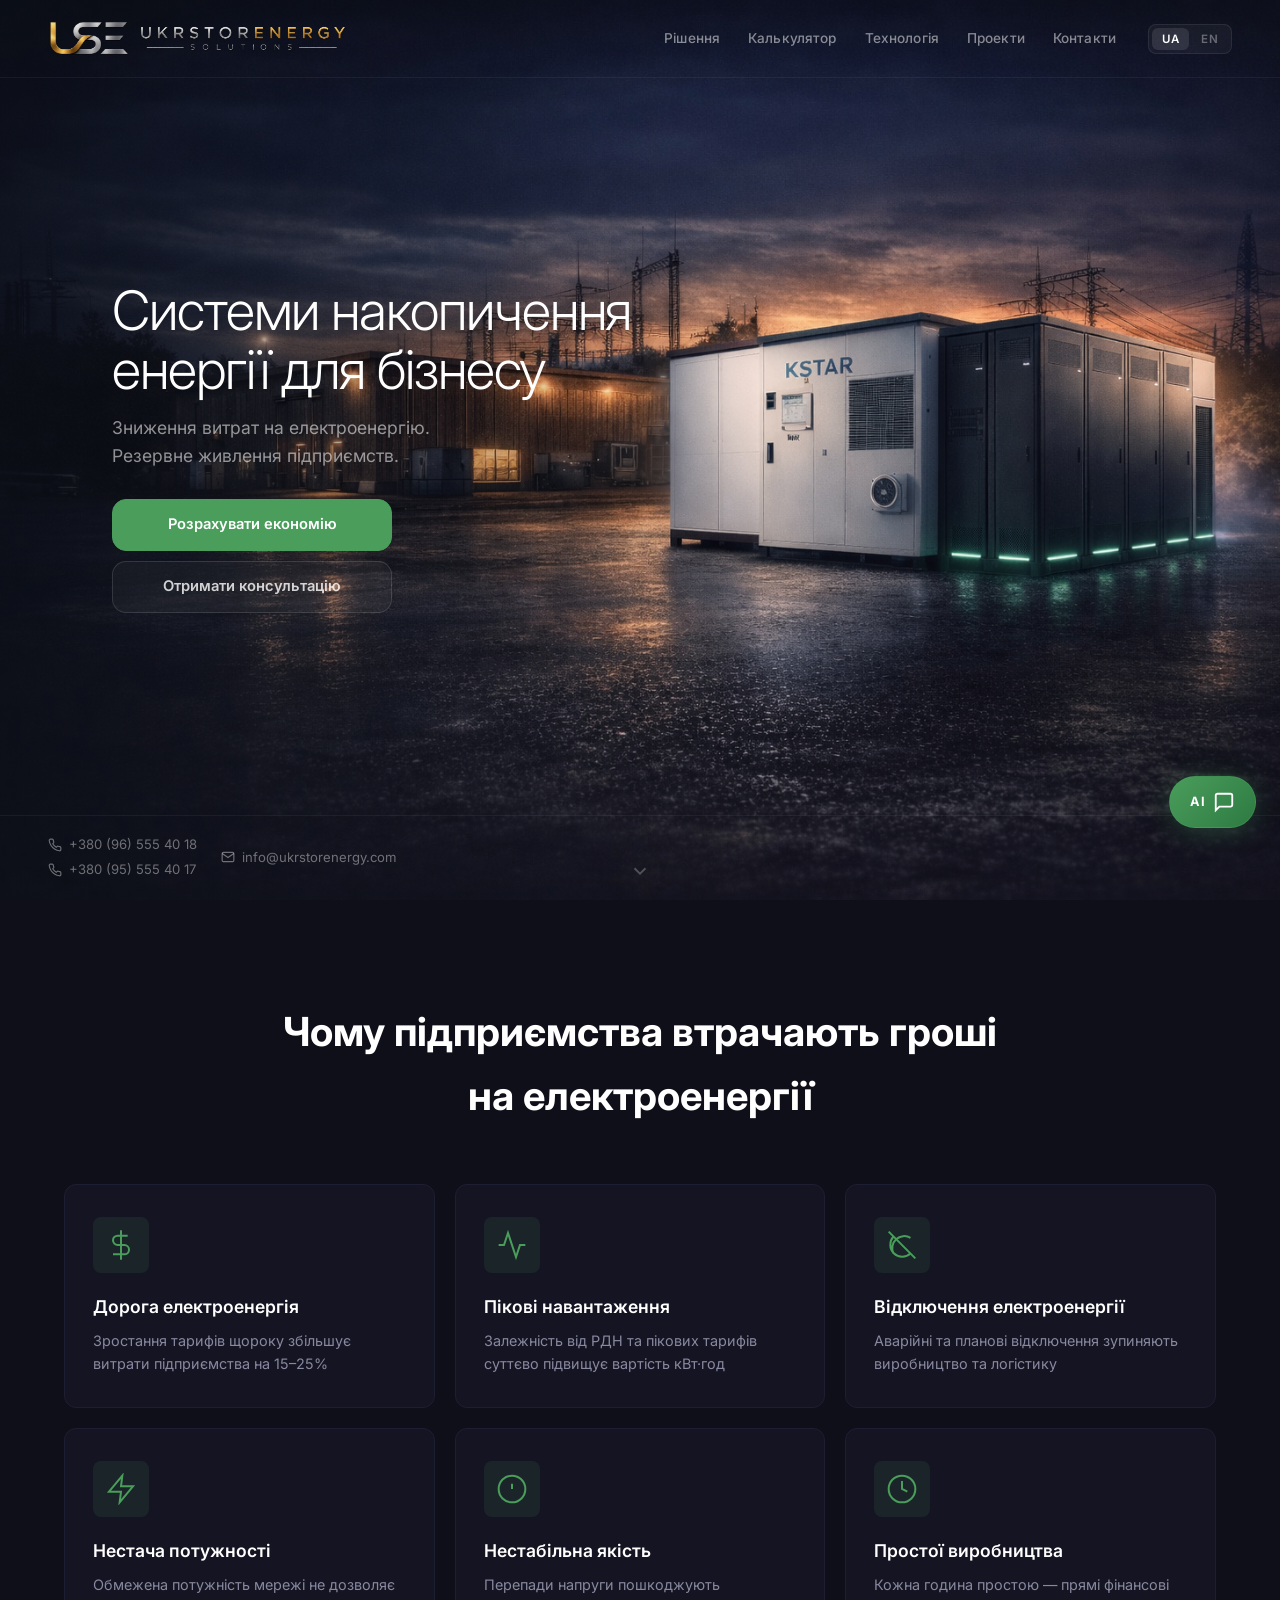
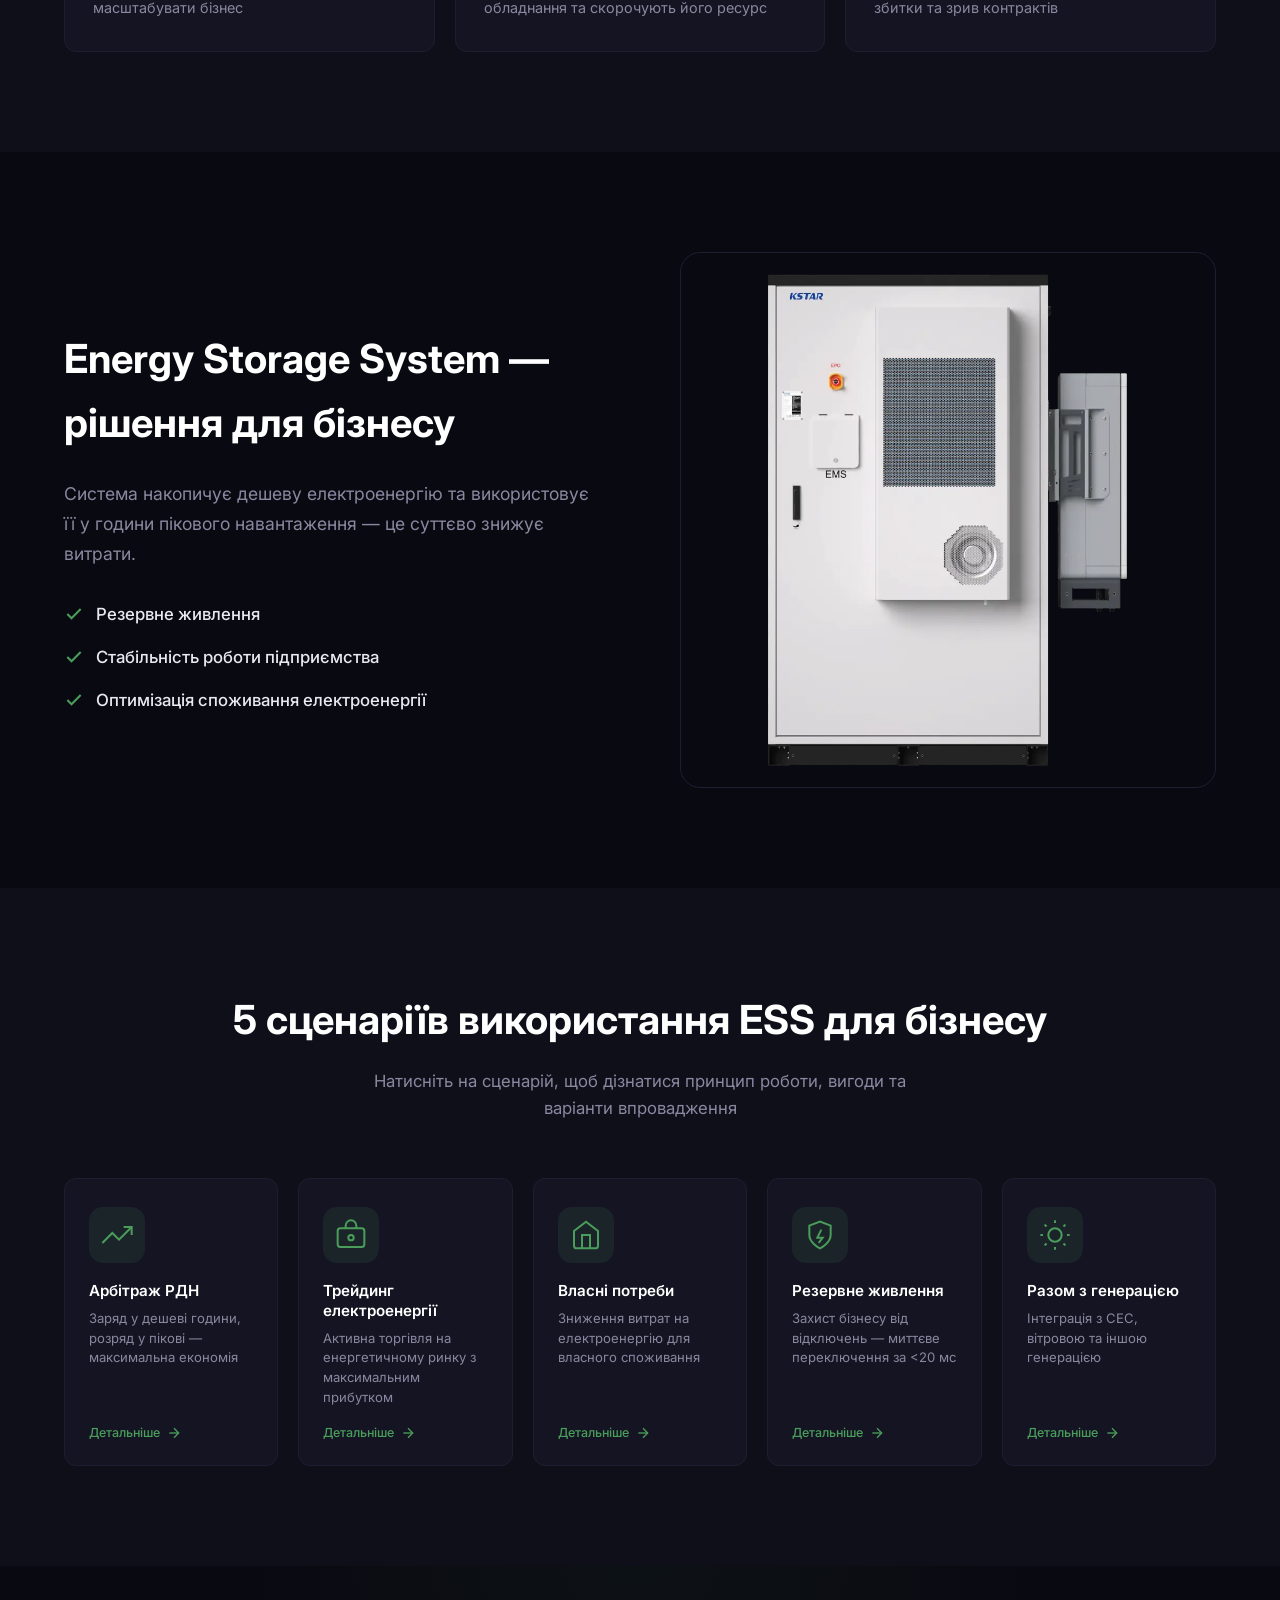
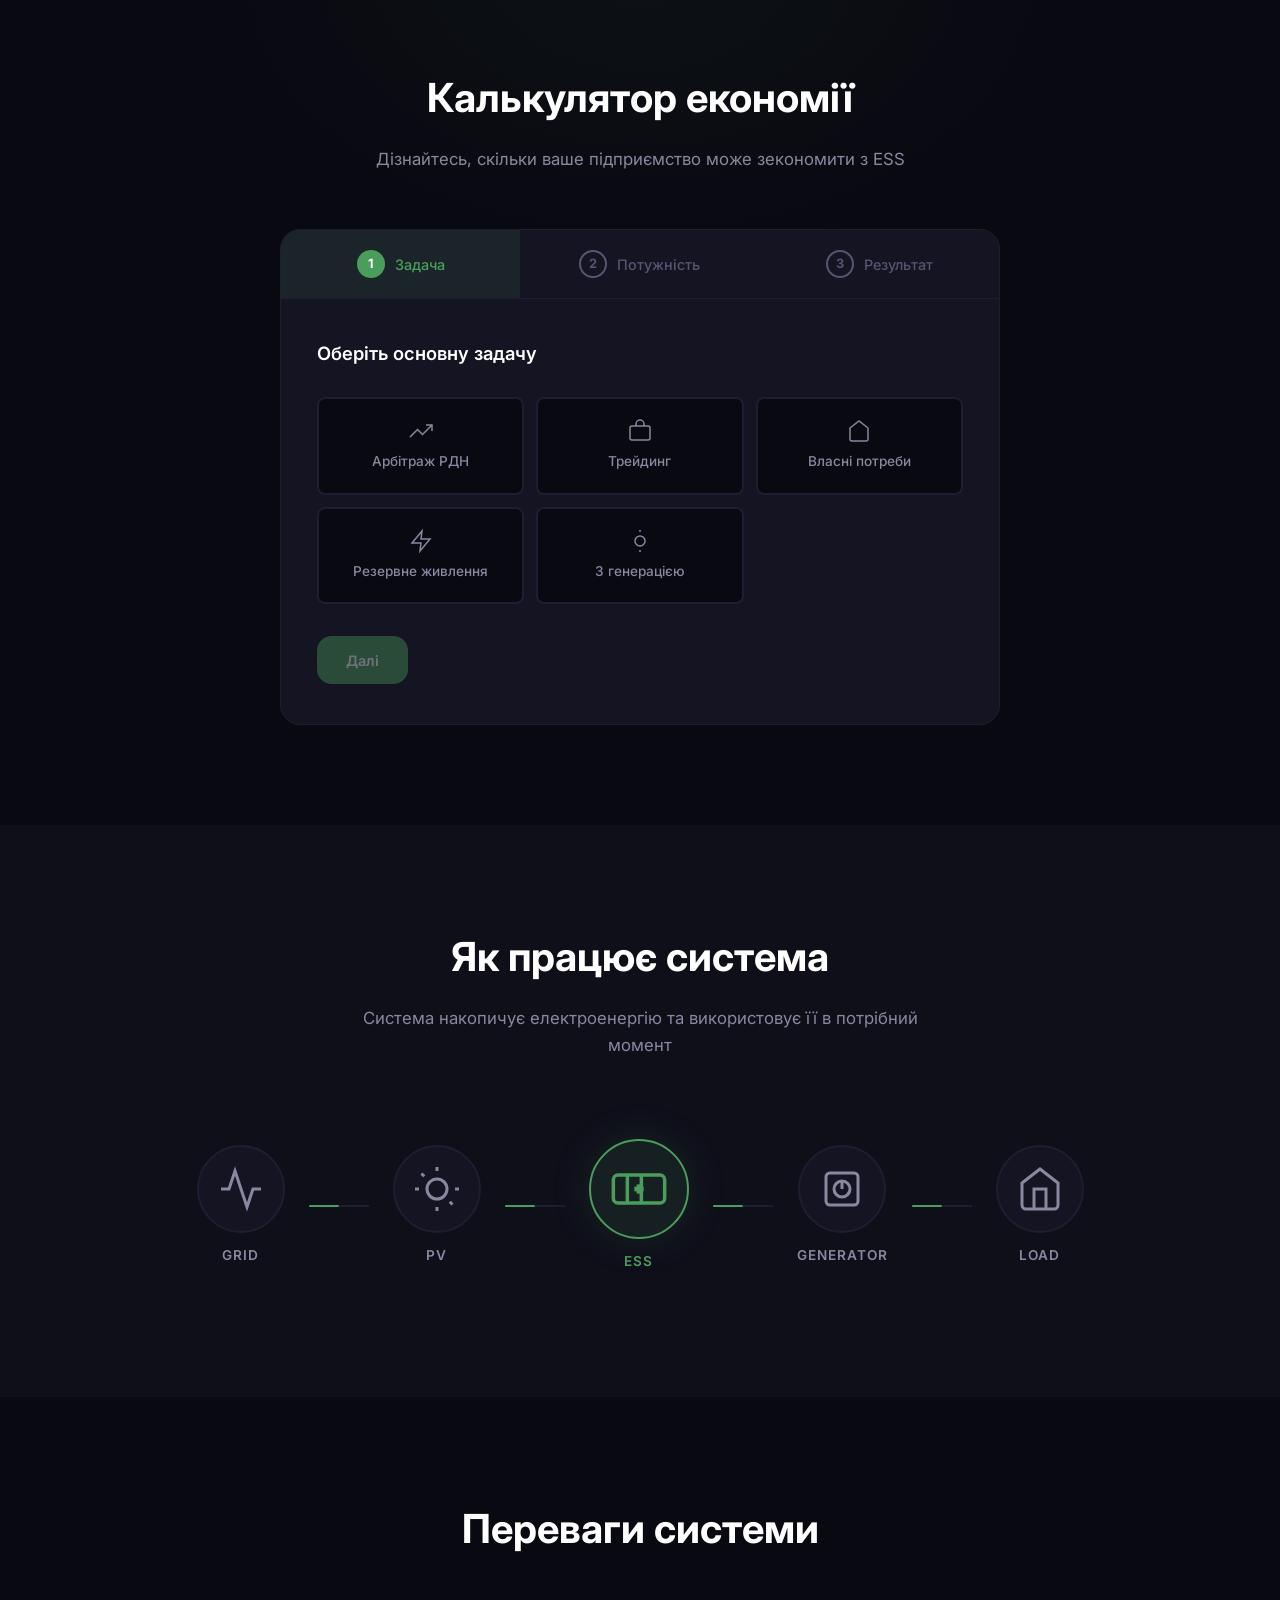
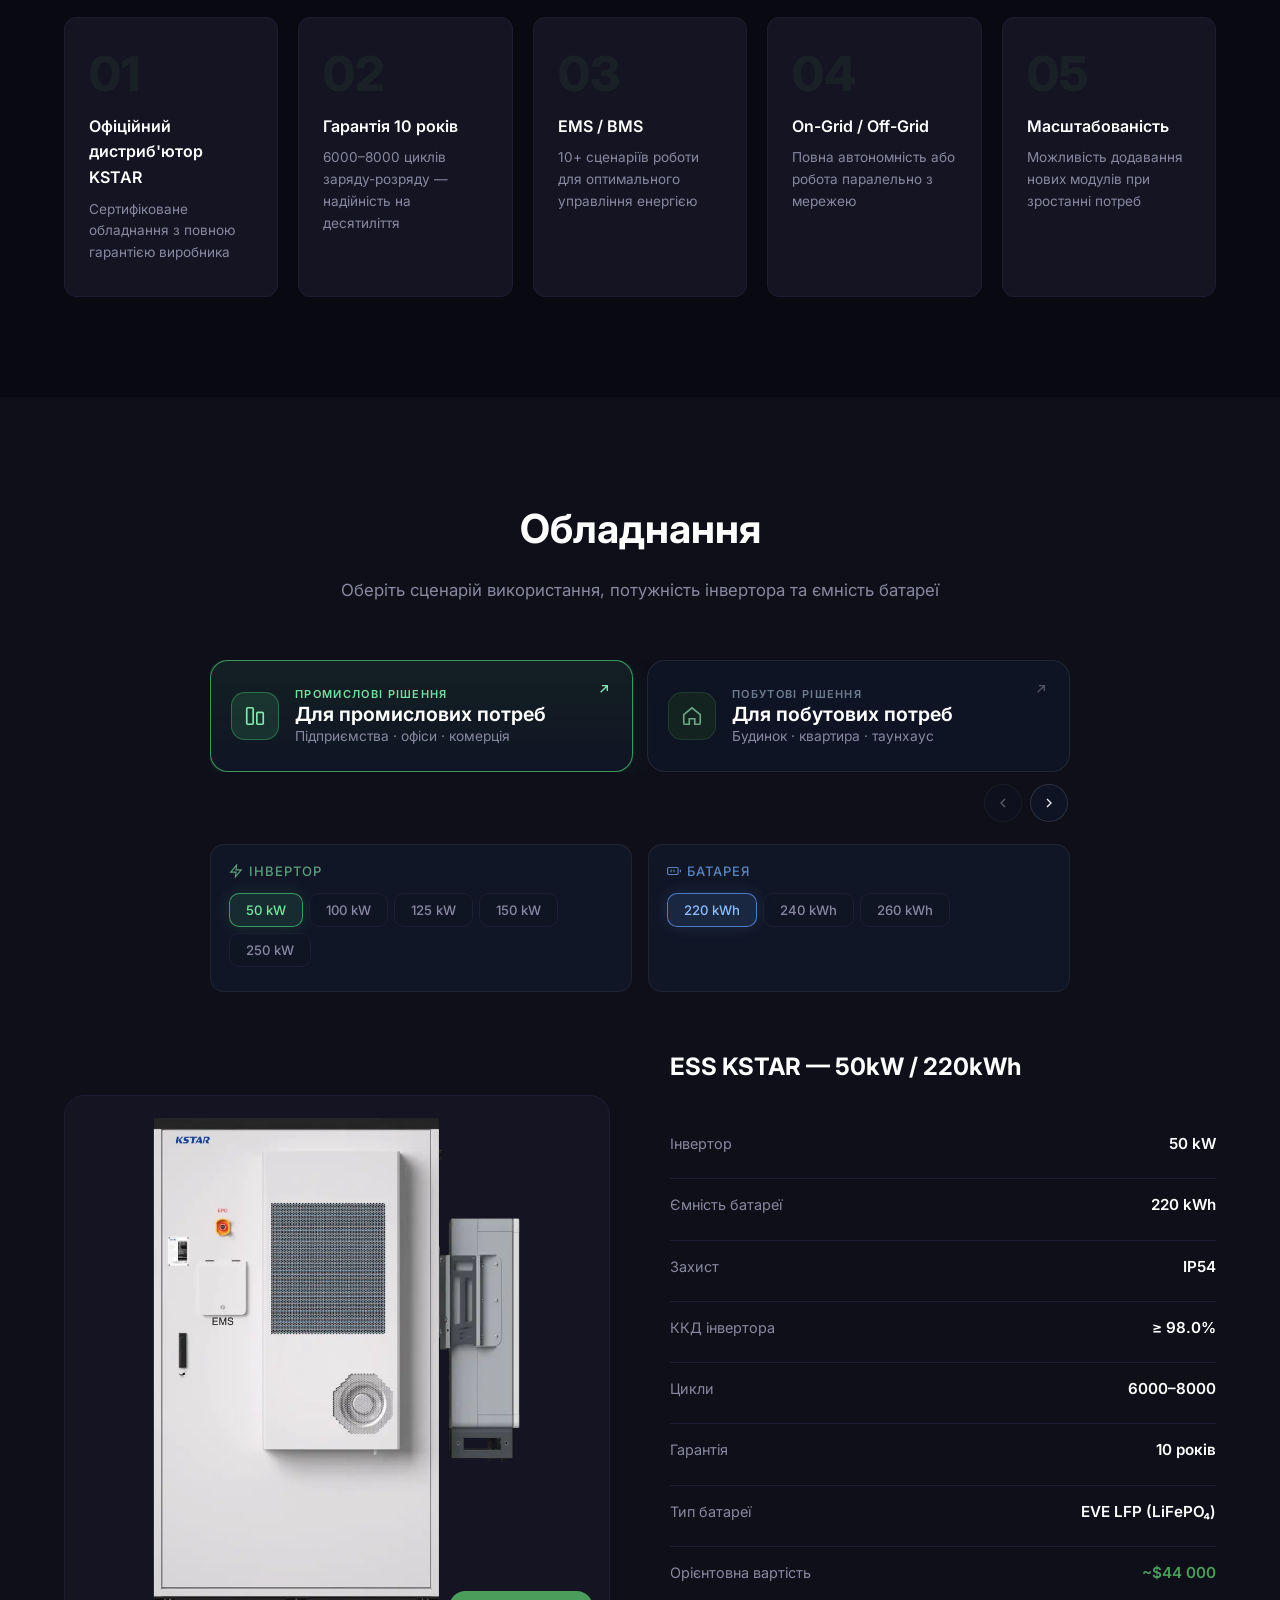
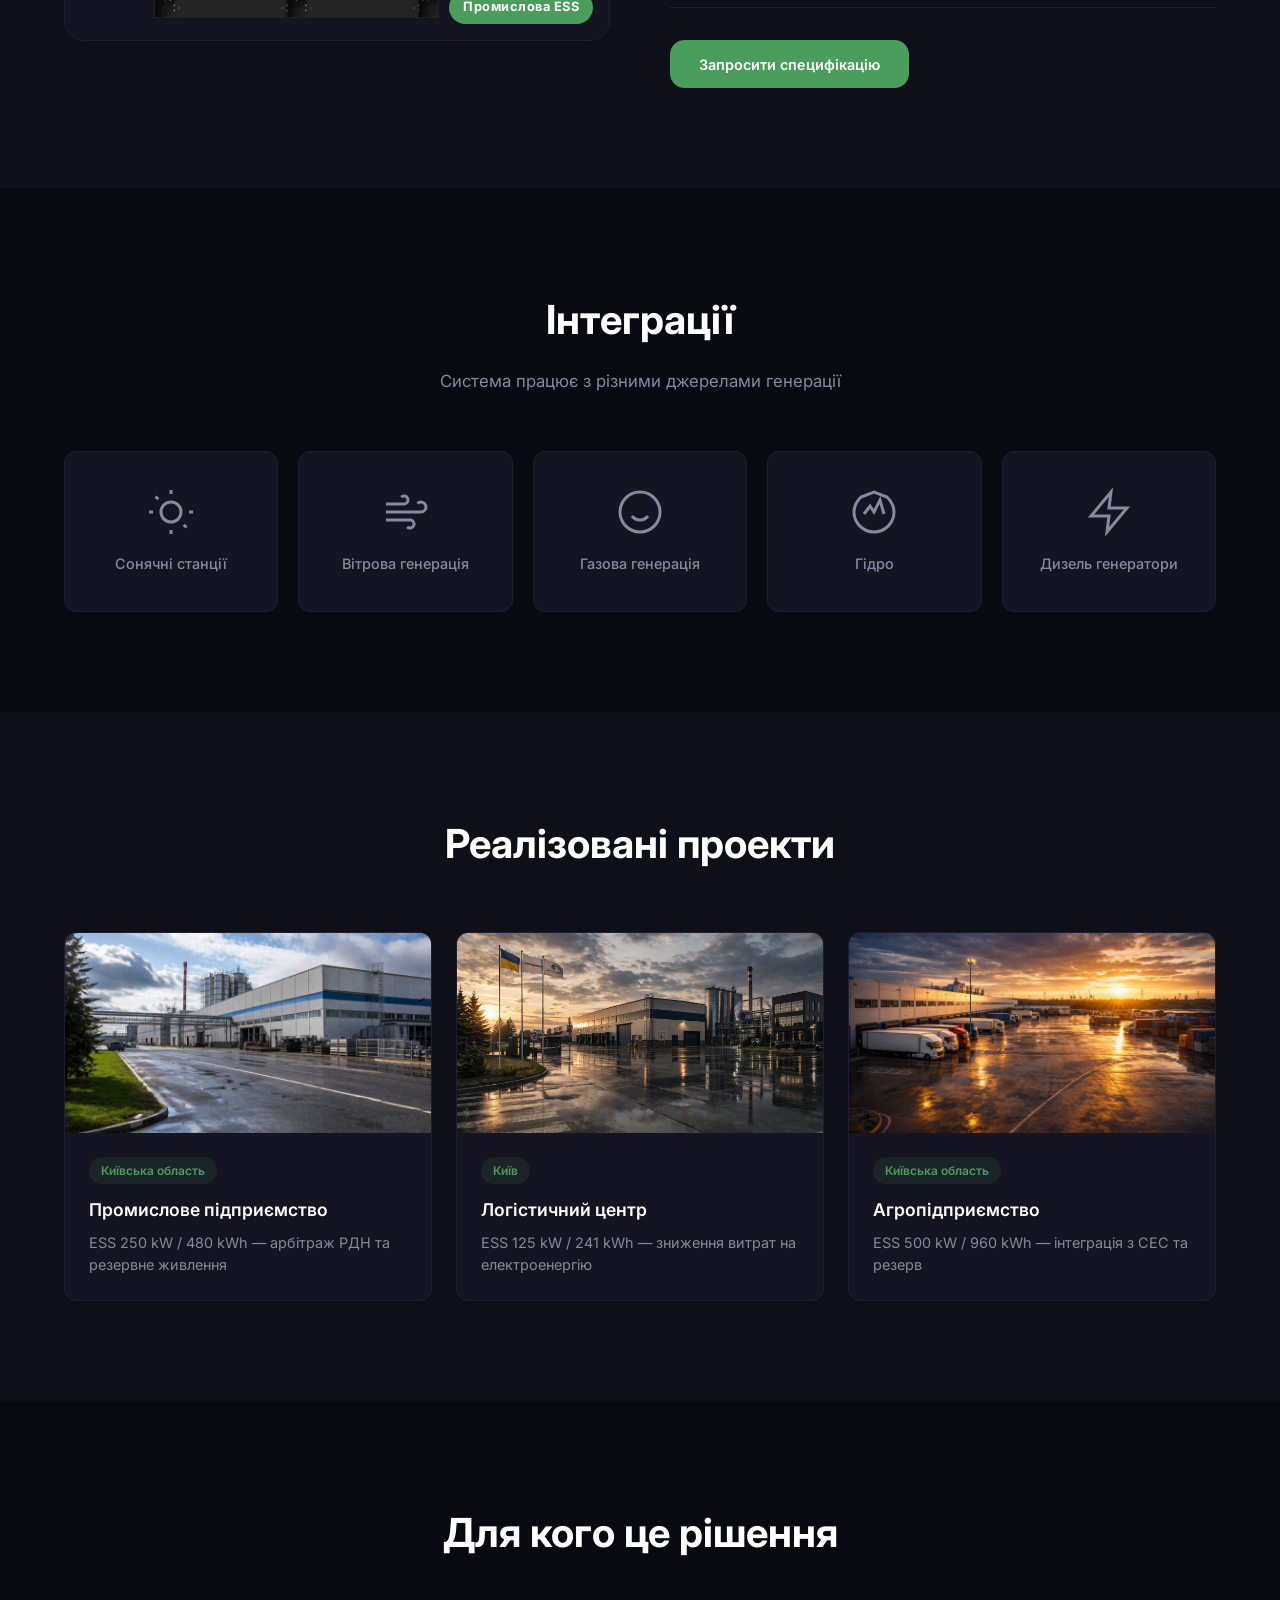
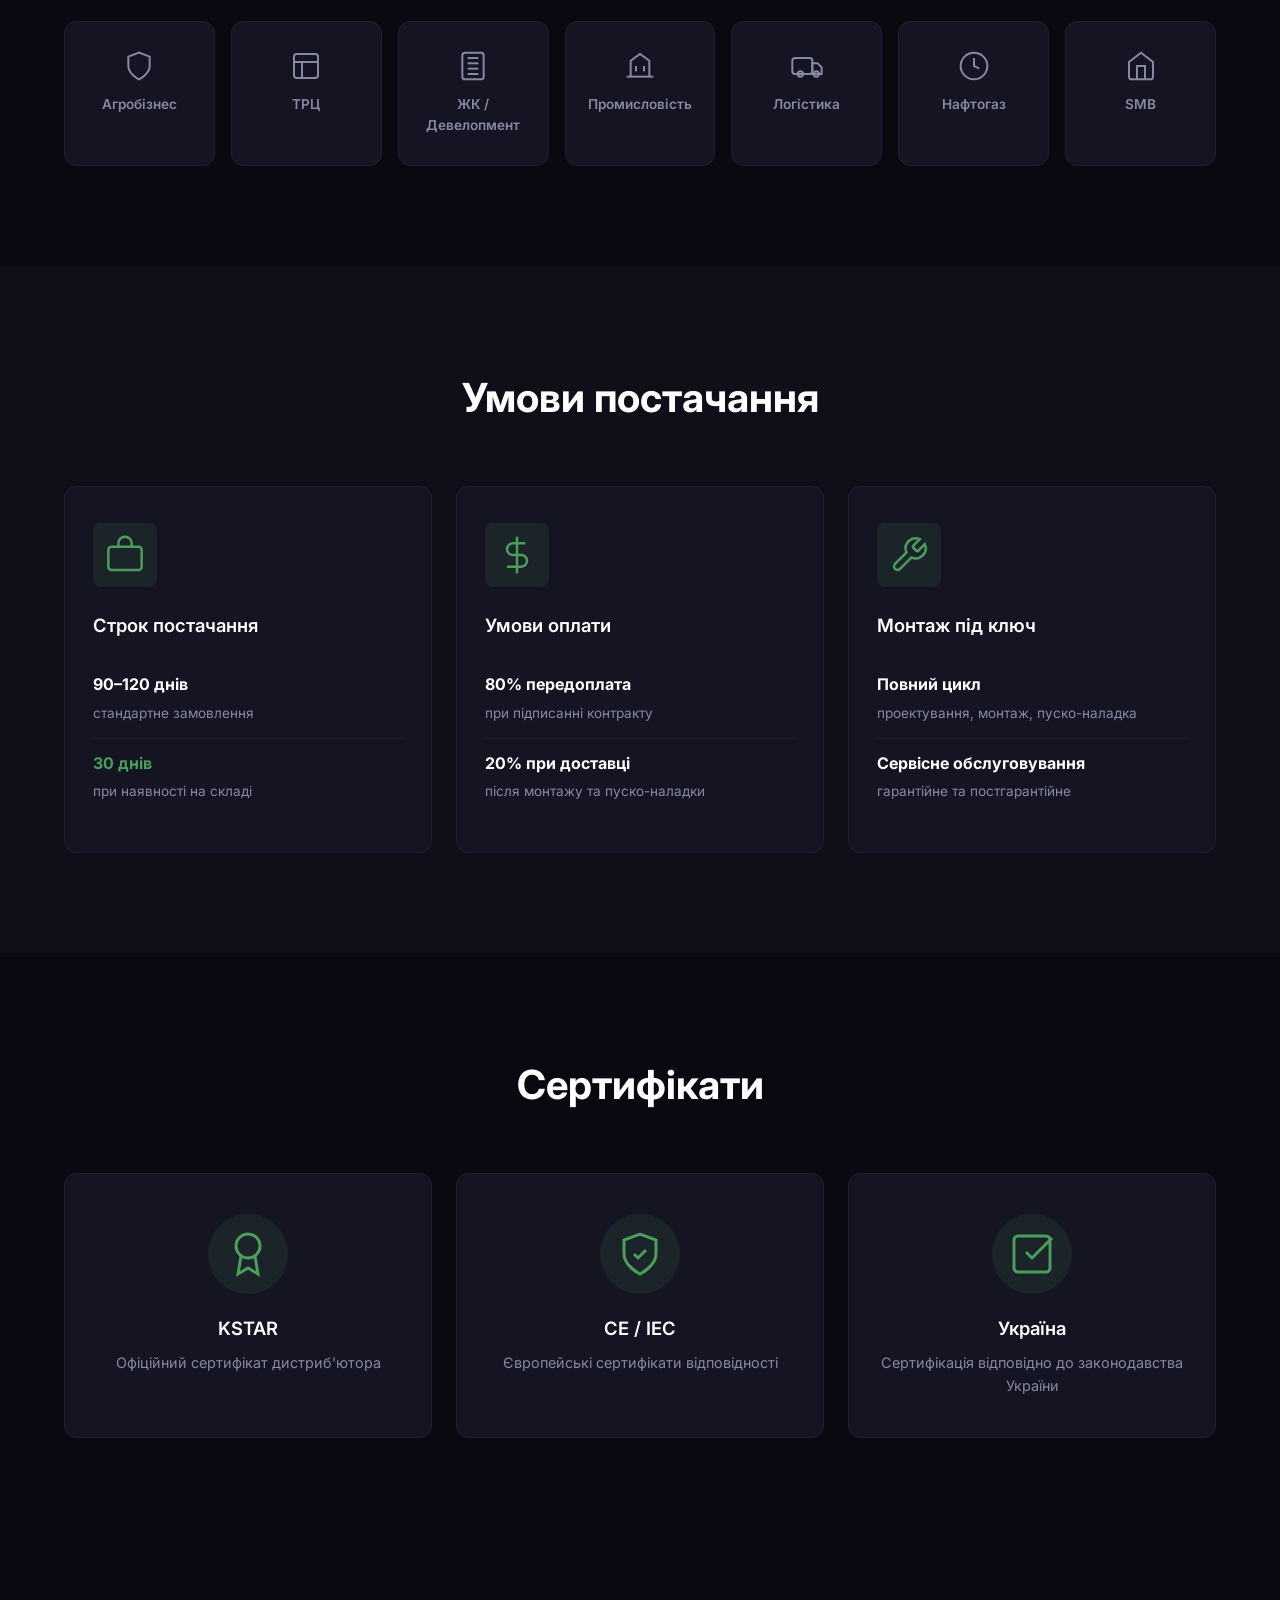
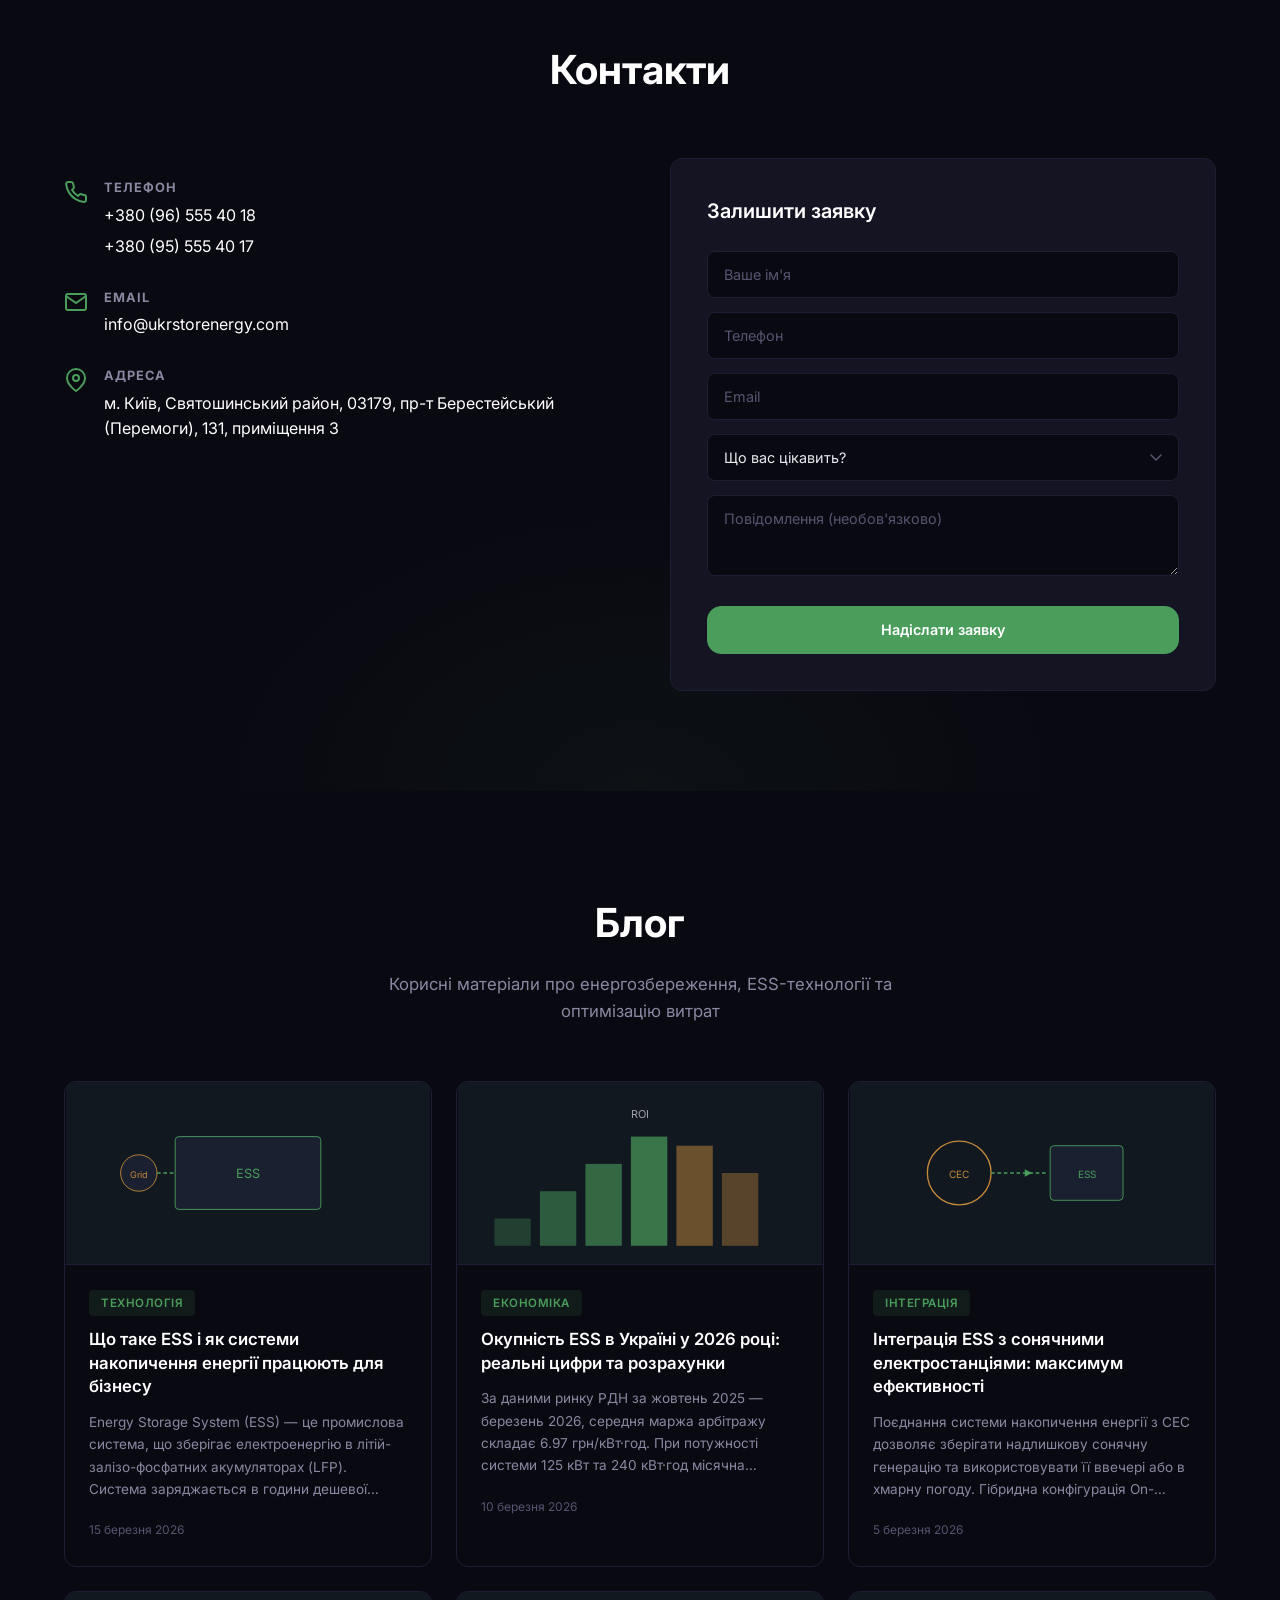
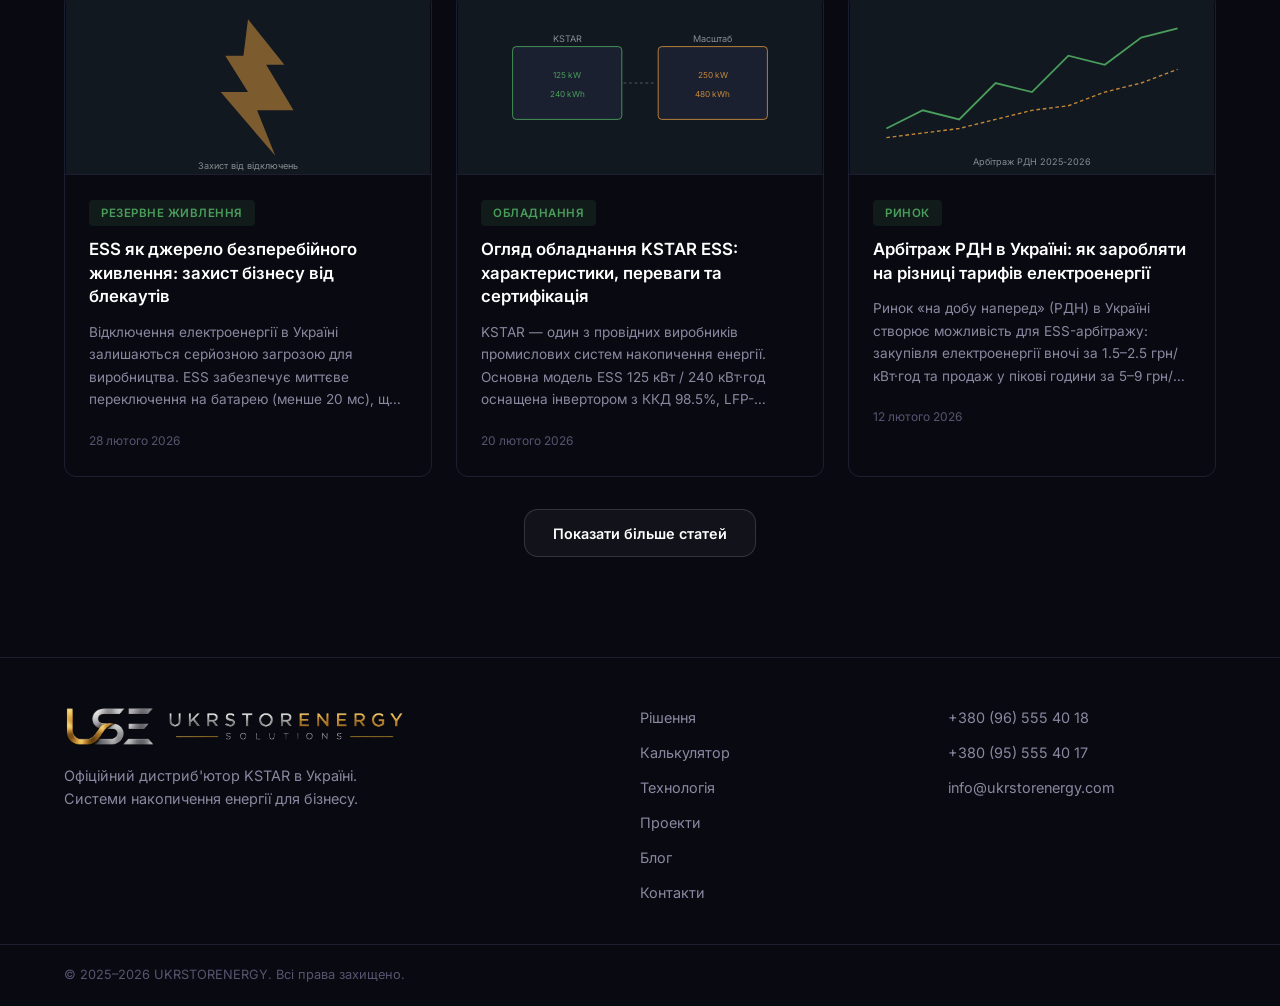
==== m.html @ 78309c61 "Loop the homepage hero video instead of freezing on the last frame." ====
<!DOCTYPE html>
<html lang="uk">
<head>
    <meta charset="UTF-8">
    <meta name="viewport" content="width=device-width, initial-scale=1.0, viewport-fit=cover">
    <title>UKRSTORENERGY — Системи накопичення енергії ESS KSTAR для бізнесу в Україні</title>
    <meta name="description" content="Офіційний дистриб'ютор KSTAR ESS в Україні. Промислові системи накопичення енергії (ESS/BESS) — зниження витрат на електроенергію до 40%, резервне живлення, арбітраж РДН. Розрахунок окупності за 5 хвилин.">
    <meta name="keywords" content="ESS, BESS, система накопичення енергії, KSTAR, акумуляторна станція, промислові батареї, LiFePO4, енергозбереження для бізнесу, резервне живлення, арбітраж РДН, peak shaving, зелена енергетика Україна, UKRSTORENERGY, сонячна електростанція ESS, зниження витрат електроенергія">
    <meta name="robots" content="index, follow, max-snippet:-1, max-image-preview:large, max-video-preview:-1">
    <meta name="author" content="UKRSTORENERGY">
    <meta name="geo.region" content="UA">
    <meta name="geo.placename" content="Kyiv, Ukraine">
    <link rel="canonical" href="https://use.net.ua/">
    <link rel="alternate" hreflang="uk" href="https://use.net.ua/">
    <link rel="alternate" hreflang="x-default" href="https://use.net.ua/">

    <!-- Favicon -->
    <link rel="icon" type="image/svg+xml" href="/favicon.svg">
    <link rel="apple-touch-icon" sizes="180x180" href="/apple-touch-icon.png">
    <meta name="theme-color" content="#0a0e16">

    <!-- Open Graph -->
    <meta property="og:type" content="website">
    <meta property="og:locale" content="uk_UA">
    <meta property="og:site_name" content="UKRSTORENERGY">
    <meta property="og:title" content="UKRSTORENERGY — Системи накопичення енергії ESS KSTAR для бізнесу">
    <meta property="og:description" content="Офіційний дистриб'ютор KSTAR ESS в Україні. Зниження витрат на електроенергію до 40%, резервне живлення, арбітраж РДН. Розрахунок окупності за 5 хвилин.">
    <meta property="og:url" content="https://use.net.ua/">
    <meta property="og:image" content="https://use.net.ua/images/hero-energy.jpg">
    <meta property="og:image:width" content="1536">
    <meta property="og:image:height" content="1024">
    <meta property="og:image:type" content="image/jpeg">
    <meta property="og:image:alt" content="KSTAR ESS — промислова система накопичення енергії">

    <!-- Twitter Card -->
    <meta name="twitter:card" content="summary_large_image">
    <meta name="twitter:title" content="UKRSTORENERGY — Системи накопичення енергії ESS для бізнесу">
    <meta name="twitter:description" content="Офіційний дистриб'ютор KSTAR ESS в Україні. Зниження витрат на електроенергію до 40%, резервне живлення.">
    <meta name="twitter:image" content="https://use.net.ua/images/hero-energy.jpg">

    <link rel="preconnect" href="https://fonts.googleapis.com">
    <link rel="preconnect" href="https://fonts.gstatic.com" crossorigin>
    <link rel="preload" as="style" href="https://fonts.googleapis.com/css2?family=Inter:wght@300;400;500;600;700;800&display=swap">
    <link href="https://fonts.googleapis.com/css2?family=Inter:wght@300;400;500;600;700;800&display=swap" rel="stylesheet">
    <link rel="preload" as="image" href="images/IMG_2591.PNG" media="(min-width: 769px)">
    <meta http-equiv="Cache-Control" content="no-cache, no-store, must-revalidate">
    <meta http-equiv="Pragma" content="no-cache">
    <link rel="preload" as="video" href="videos/hero-mobile-v3.mp4" media="(max-width: 768px)">
    <link rel="stylesheet" href="css/app.m7.css">
    <style>
    @media (max-width: 768px), (max-device-width: 500px) {
        .hero, .hero-page { min-height: 0 !important; height: auto !important; }
        .hero-nav { position: relative !important; height: 72px !important; padding: 0 24px !important; background: none !important; }
        .hero-nav .logo, .header .logo { gap: 6px !important; align-items: center !important; }
        .hero-nav .logo__mark, .header .logo__mark { display: block !important; max-width: 58px !important; height: auto !important; }
        .hero__poster { display: none !important; }
        .hero__video--desktop { display: none !important; }
        .hero__video--mobile { display: block !important; }
        .hero__video-mask { display: block !important; z-index: 4 !important; pointer-events: none !important; }
        .hero__bg.is-playing .hero__video-mask { opacity: 0 !important; }
        .hero__video::-webkit-media-controls,
        .hero__video::-webkit-media-controls-start-playback-button,
        .hero__video::-webkit-media-controls-overlay-play-button { display: none !important; -webkit-appearance: none; }
        .hero__bg { position: relative !important; inset: auto !important; width: 100% !important; height: 260px !important; min-height: 0 !important; max-height: 270px !important; }
        .hero__bg video { position: absolute !important; inset: 0 !important; width: 100% !important; height: 100% !important; object-fit: cover !important; pointer-events: none !important; }
        .hero__overlay--left, .hero__overlay--top, .hero__overlay--bottom { background: none !important; }
        .hero__body { padding: 28px 24px 0 !important; flex: 0 0 auto !important; }
        .hero__text { padding-top: 0 !important; margin-left: 0 !important; }
        .hero__title { font-size: 34px !important; line-height: 1.08 !important; font-weight: 400 !important; margin-bottom: 12px !important; }
        .hero__subtitle { font-size: 17px !important; line-height: 1.45 !important; margin-bottom: 22px !important; }
        .hero__actions { gap: 12px !important; max-width: 100% !important; }
        .hero__actions .btn { height: 58px !important; border-radius: 16px !important; font-size: 17px !important; }
        .hero__bottom { flex-direction: column !important; margin-top: 16px !important; padding: 0 24px 24px !important; }
        .hero__phones { flex-direction: row !important; }
        .hero__contact { font-size: 14px !important; opacity: 0.55 !important; }
        .hero-page__scroll { display: none !important; }
        .pain.section { padding: 48px 0 !important; }
        .pain .section__title { font-size: 28px !important; line-height: 1.15 !important; max-width: 340px !important; }
    }
    @media (max-width: 400px), (max-device-width: 400px) {
        .hero__title { font-size: 32px !important; }
        .hero__bg { height: 250px !important; }
    }
    </style>

    <!-- JSON-LD Structured Data -->
    <script type="application/ld+json">
    {
        "@context": "https://schema.org",
        "@graph": [
            {
                "@type": "Organization",
                "@id": "https://use.net.ua/#organization",
                "name": "UKRSTORENERGY",
                "url": "https://use.net.ua",
                "description": "Офіційний дистриб'ютор KSTAR ESS в Україні. Промислові системи накопичення енергії для бізнесу.",
                "telephone": ["+380965554018", "+380955554017"],
                "email": "info@ukrstorenergy.com",
                "address": {
                    "@type": "PostalAddress",
                    "streetAddress": "пр-т Берестейський (Перемоги), 131, приміщення 3",
                    "addressLocality": "Київ",
                    "addressRegion": "Святошинський район",
                    "postalCode": "03179",
                    "addressCountry": "UA"
                },
                "areaServed": {
                    "@type": "Country",
                    "name": "Ukraine"
                },
                "sameAs": []
            },
            {
                "@type": "WebSite",
                "@id": "https://use.net.ua/#website",
                "name": "UKRSTORENERGY",
                "url": "https://use.net.ua",
                "publisher": {"@id": "https://use.net.ua/#organization"},
                "inLanguage": "uk"
            },
            {
                "@type": "WebPage",
                "@id": "https://use.net.ua/#webpage",
                "url": "https://use.net.ua",
                "name": "UKRSTORENERGY — Системи накопичення енергії ESS KSTAR для бізнесу в Україні",
                "description": "Офіційний дистриб'ютор KSTAR ESS в Україні. Промислові системи накопичення енергії — зниження витрат на електроенергію до 40%, резервне живлення, арбітраж РДН.",
                "isPartOf": {"@id": "https://use.net.ua/#website"},
                "about": {"@id": "https://use.net.ua/#organization"},
                "inLanguage": "uk"
            },
            {
                "@type": "Product",
                "name": "KSTAR ESS 125 кВт / 240 кВт·год",
                "description": "Промислова система накопичення енергії KSTAR ESS з LiFePO₄ батареями. Інвертор з ККД 98.5%, ресурс 6000-8000 циклів, захист IP54, гарантія 10 років.",
                "brand": {
                    "@type": "Brand",
                    "name": "KSTAR"
                },
                "manufacturer": {
                    "@type": "Organization",
                    "name": "KSTAR"
                },
                "category": "Energy Storage Systems",
                "offers": {
                    "@type": "Offer",
                    "priceCurrency": "USD",
                    "availability": "https://schema.org/InStock",
                    "seller": {"@id": "https://use.net.ua/#organization"}
                }
            },
            {
                "@type": "FAQPage",
                "mainEntity": [
                    {
                        "@type": "Question",
                        "name": "Що таке ESS і як система накопичення енергії працює для бізнесу?",
                        "acceptedAnswer": {
                            "@type": "Answer",
                            "text": "ESS (Energy Storage System) — промислова система накопичення енергії на базі LiFePO₄ акумуляторів. Заряджається в години дешевої електроенергії, розряджається в пікові години, забезпечуючи економію до 40% витрат на електроенергію та резервне живлення."
                        }
                    },
                    {
                        "@type": "Question",
                        "name": "Яка окупність ESS в Україні у 2026 році?",
                        "acceptedAnswer": {
                            "@type": "Answer",
                            "text": "Строк окупності ESS для промислового підприємства — 4-6 років з річним ROI 18-25%. Маржа арбітражу РДН складає 6.97 грн/кВт·год, що забезпечує місячну економію $2000-3500 для системи 125 кВт."
                        }
                    },
                    {
                        "@type": "Question",
                        "name": "Хто такий UKRSTORENERGY?",
                        "acceptedAnswer": {
                            "@type": "Answer",
                            "text": "UKRSTORENERGY — офіційний дистриб'ютор систем накопичення енергії KSTAR в Україні. Компанія забезпечує повний цикл: консультація, проектування, постачання, монтаж, підключення до мережі та сервісне обслуговування ESS."
                        }
                    },
                    {
                        "@type": "Question",
                        "name": "Як ESS захищає бізнес від блекаутів?",
                        "acceptedAnswer": {
                            "@type": "Answer",
                            "text": "ESS забезпечує миттєве переключення на батарею (менше 20 мс). Система KSTAR 125 кВт / 240 кВт·год підтримує автономну роботу підприємства протягом 2-4 годин, що в 3 рази дешевше дизельного генератора."
                        }
                    }
                ]
            },
            {
                "@type": "LocalBusiness",
                "name": "UKRSTORENERGY",
                "description": "Промислові системи накопичення енергії KSTAR ESS в Україні",
                "telephone": ["+380965554018", "+380955554017"],
                "email": "info@ukrstorenergy.com",
                "url": "https://use.net.ua",
                "address": {
                    "@type": "PostalAddress",
                    "streetAddress": "пр-т Берестейський (Перемоги), 131, приміщення 3",
                    "addressLocality": "Київ",
                    "addressRegion": "Святошинський район",
                    "postalCode": "03179",
                    "addressCountry": "UA"
                },
                "priceRange": "$$$$",
                "openingHours": "Mo-Fr 09:00-18:00"
            },
            {
                "@type": "ItemList",
                "name": "Блог UKRSTORENERGY",
                "itemListElement": [
                    {
                        "@type": "ListItem",
                        "position": 1,
                        "item": {
                            "@type": "BlogPosting",
                            "headline": "Що таке ESS і як системи накопичення енергії працюють для бізнесу",
                            "datePublished": "2026-03-15",
                            "author": {"@id": "https://use.net.ua/#organization"},
                            "publisher": {"@id": "https://use.net.ua/#organization"}
                        }
                    },
                    {
                        "@type": "ListItem",
                        "position": 2,
                        "item": {
                            "@type": "BlogPosting",
                            "headline": "Окупність ESS в Україні у 2026 році: реальні цифри та розрахунки",
                            "datePublished": "2026-03-10",
                            "author": {"@id": "https://use.net.ua/#organization"},
                            "publisher": {"@id": "https://use.net.ua/#organization"}
                        }
                    },
                    {
                        "@type": "ListItem",
                        "position": 3,
                        "item": {
                            "@type": "BlogPosting",
                            "headline": "Інтеграція ESS з сонячними електростанціями: максимум ефективності",
                            "datePublished": "2026-03-05",
                            "author": {"@id": "https://use.net.ua/#organization"},
                            "publisher": {"@id": "https://use.net.ua/#organization"}
                        }
                    },
                    {
                        "@type": "ListItem",
                        "position": 4,
                        "item": {
                            "@type": "BlogPosting",
                            "headline": "ESS як джерело безперебійного живлення: захист бізнесу від блекаутів",
                            "datePublished": "2026-02-28",
                            "author": {"@id": "https://use.net.ua/#organization"},
                            "publisher": {"@id": "https://use.net.ua/#organization"}
                        }
                    },
                    {
                        "@type": "ListItem",
                        "position": 5,
                        "item": {
                            "@type": "BlogPosting",
                            "headline": "Огляд обладнання KSTAR ESS: характеристики, переваги та сертифікація",
                            "datePublished": "2026-02-20",
                            "author": {"@id": "https://use.net.ua/#organization"},
                            "publisher": {"@id": "https://use.net.ua/#organization"}
                        }
                    },
                    {
                        "@type": "ListItem",
                        "position": 6,
                        "item": {
                            "@type": "BlogPosting",
                            "headline": "Арбітраж РДН в Україні: як заробляти на різниці тарифів електроенергії",
                            "datePublished": "2026-02-12",
                            "author": {"@id": "https://use.net.ua/#organization"},
                            "publisher": {"@id": "https://use.net.ua/#organization"}
                        }
                    },
                    {
                        "@type": "ListItem",
                        "position": 7,
                        "item": {
                            "@type": "BlogPosting",
                            "headline": "LiFePO₄ vs Li-Ion для промислових ESS: яку батарею обрати для бізнесу в Україні",
                            "datePublished": "2026-02-05",
                            "author": {"@id": "https://use.net.ua/#organization"},
                            "publisher": {"@id": "https://use.net.ua/#organization"}
                        }
                    },
                    {
                        "@type": "ListItem",
                        "position": 8,
                        "item": {
                            "@type": "BlogPosting",
                            "headline": "EMS та BMS у системах накопичення енергії: як автоматизувати управління електроенергією",
                            "datePublished": "2026-01-28",
                            "author": {"@id": "https://use.net.ua/#organization"},
                            "publisher": {"@id": "https://use.net.ua/#organization"}
                        }
                    },
                    {
                        "@type": "ListItem",
                        "position": 9,
                        "item": {
                            "@type": "BlogPosting",
                            "headline": "Державна підтримка ESS в Україні 2026: пільги, компенсації та законодавчі зміни",
                            "datePublished": "2026-01-15",
                            "author": {"@id": "https://use.net.ua/#organization"},
                            "publisher": {"@id": "https://use.net.ua/#organization"}
                        }
                    }
                ]
            }
        ]
    }
    </script>
</head>
<body>

<!-- 1. HERO -->
<section class="hero-page" id="hero">
    <div class="hero">
        <!-- Nav inside hero container -->
        <header class="hero-nav" id="heroNav">
            <a href="#" class="logo">
                <img class="logo__mark" src="images/logo-mark.png" alt="UKRSTORENERGY Solutions" width="512" height="234">
                <img class="logo__wordmark" src="images/ukrstorenergy-solutions-wordmark.webp" alt="" width="1601" height="210" aria-hidden="true">
            </a>
            <nav class="nav" id="nav">
                <a href="#solutions" class="nav__link" data-i18n="navSolutions">Рішення</a>
                <a href="#calculator" class="nav__link" data-i18n="navCalculator">Калькулятор</a>
                <a href="#technology" class="nav__link" data-i18n="navTechnology">Технологія</a>
                <a href="#projects" class="nav__link" data-i18n="navProjects">Проекти</a>
                <a href="#contacts" class="nav__link" data-i18n="navContacts">Контакти</a>
            </nav>
            <div class="lang-switch" id="langSwitch">
                <button class="lang-switch__btn lang-switch__btn--active" data-lang="uk">UA</button>
                <button class="lang-switch__btn" data-lang="en">EN</button>
            </div>
            <button class="burger" id="burger" aria-label="Меню">
                <span></span><span></span><span></span>
            </button>
        </header>

        <!-- Background video + static poster/fallback + overlay layers -->
        <div class="hero__bg" id="heroBg">
            <img class="hero__poster" src="images/IMG_2591.PNG" alt="" width="1536" height="1024" decoding="async">
            <video class="hero__video hero__video--desktop" src="videos/hero-v3.mp4" autoplay muted loop playsinline webkit-playsinline preload="auto"></video>
            <video class="hero__video hero__video--mobile" src="videos/hero-mobile-v3.mp4" autoplay muted loop playsinline webkit-playsinline preload="auto"></video>
            <img class="hero__video-mask" src="images/hero-frame-v2.jpg" alt="" width="640" height="350" aria-hidden="true">
            <div class="hero__overlay hero__overlay--left"></div>
            <div class="hero__overlay hero__overlay--top"></div>
            <div class="hero__overlay hero__overlay--bottom"></div>
        </div>
        <script>
        (function () {
            var bg = document.getElementById('heroBg');
            var videos = document.querySelectorAll('.hero__video');
            function tryPlay(video) {
                video.muted = true;
                video.defaultMuted = true;
                video.loop = true;
                video.controls = false;
                video.playsInline = true;
                video.setAttribute('playsinline', '');
                video.setAttribute('webkit-playsinline', 'true');
                video.setAttribute('loop', '');
                video.removeAttribute('controls');
                var p = video.play();
                if (p && p.catch) p.catch(function () {});
            }
            videos.forEach(function (video) {
                video.loop = true;
                video.setAttribute('loop', '');
                video.addEventListener('playing', function () {
                    if (bg) bg.classList.add('is-playing');
                });
                video.addEventListener('ended', function () {
                    video.currentTime = 0;
                    tryPlay(video);
                });
                tryPlay(video);
                video.addEventListener('canplay', function () { tryPlay(video); });
            });
            document.addEventListener('touchstart', function () {
                videos.forEach(tryPlay);
            }, { once: true, passive: true });
        })();
        </script>

        <!-- Hero body -->
        <div class="hero__body">
            <div class="hero__text">
                <h1 class="hero__title fade-up" data-i18n="heroTitle">Системи накопичення<br>енергії для бізнесу</h1>
                <p class="hero__subtitle fade-up" data-i18n="heroSubtitle">Зниження витрат на електроенергію.<br>Резервне живлення підприємств.</p>
                <div class="hero__actions fade-up">
                    <a href="#calculator" class="btn btn--accent btn--lg" data-i18n="heroBtn1">Розрахувати економію</a>
                    <a href="#contacts" class="btn btn--ghost btn--lg" data-i18n="heroBtn2">Отримати консультацію</a>
                </div>
            </div>
        </div>

        <!-- Bottom contacts -->
        <div class="hero__bottom">
            <div class="hero__phones">
                <a href="tel:+380965554018" class="hero__contact">
                    <svg width="14" height="14" viewBox="0 0 24 24" fill="none" stroke="currentColor" stroke-width="2"><path d="M22 16.92v3a2 2 0 01-2.18 2 19.79 19.79 0 01-8.63-3.07 19.5 19.5 0 01-6-6 19.79 19.79 0 01-3.07-8.67A2 2 0 014.11 2h3a2 2 0 012 1.72c.127.96.361 1.903.7 2.81a2 2 0 01-.45 2.11L8.09 9.91a16 16 0 006 6l1.27-1.27a2 2 0 012.11-.45c.907.339 1.85.573 2.81.7A2 2 0 0122 16.92z"/></svg>
                    +380 (96) 555 40 18
                </a>
                <a href="tel:+380955554017" class="hero__contact">
                    <svg width="14" height="14" viewBox="0 0 24 24" fill="none" stroke="currentColor" stroke-width="2"><path d="M22 16.92v3a2 2 0 01-2.18 2 19.79 19.79 0 01-8.63-3.07 19.5 19.5 0 01-6-6 19.79 19.79 0 01-3.07-8.67A2 2 0 014.11 2h3a2 2 0 012 1.72c.127.96.361 1.903.7 2.81a2 2 0 01-.45 2.11L8.09 9.91a16 16 0 006 6l1.27-1.27a2 2 0 012.11-.45c.907.339 1.85.573 2.81.7A2 2 0 0122 16.92z"/></svg>
                    +380 (95) 555 40 17
                </a>
            </div>
            <a href="mailto:info@ukrstorenergy.com" class="hero__contact">
                <svg width="14" height="14" viewBox="0 0 24 24" fill="none" stroke="currentColor" stroke-width="2"><path d="M4 4h16c1.1 0 2 .9 2 2v12c0 1.1-.9 2-2 2H4c-1.1 0-2-.9-2-2V6c0-1.1.9-2 2-2z"/><polyline points="22,6 12,13 2,6"/></svg>
                info@ukrstorenergy.com
            </a>
        </div>
        <!-- Scroll arrow -->
        <a href="#pain" class="hero-page__scroll">
            <svg width="22" height="22" viewBox="0 0 24 24" fill="none" stroke="currentColor" stroke-width="2"><polyline points="6 9 12 15 18 9"/></svg>
        </a>
    </div>
</section>

<!-- Sticky header for scrolling -->
<header class="header" id="header">
    <div class="container header__inner">
        <a href="#hero" class="logo">
            <img class="logo__mark" src="images/logo-mark.png" alt="UKRSTORENERGY Solutions" width="512" height="234">
            <img class="logo__wordmark" src="images/ukrstorenergy-solutions-wordmark.webp" alt="" width="1601" height="210" aria-hidden="true">
        </a>
        <nav class="nav nav--header">
            <a href="#solutions" class="nav__link" data-i18n="navSolutions">Рішення</a>
            <a href="#calculator" class="nav__link" data-i18n="navCalculator">Калькулятор</a>
            <a href="#technology" class="nav__link" data-i18n="navTechnology">Технологія</a>
            <a href="#projects" class="nav__link" data-i18n="navProjects">Проекти</a>
            <a href="#contacts" class="nav__link" data-i18n="navContacts">Контакти</a>
        </nav>
        <div class="lang-switch" id="langSwitch2">
            <button class="lang-switch__btn lang-switch__btn--active" data-lang="uk">UA</button>
            <button class="lang-switch__btn" data-lang="en">EN</button>
        </div>
        <button class="burger burger--header" id="burgerHeader" aria-label="Меню">
            <span></span><span></span><span></span>
        </button>
    </div>
</header>

<!-- Mobile navigation overlay -->
<nav class="mobile-nav" id="mobileNav">
    <button class="mobile-nav__close" id="mobileNavClose" aria-label="Закрити меню">
        <svg width="24" height="24" viewBox="0 0 24 24" fill="none" stroke="currentColor" stroke-width="2" stroke-linecap="round"><line x1="18" y1="6" x2="6" y2="18"/><line x1="6" y1="6" x2="18" y2="18"/></svg>
    </button>
    <a href="#" class="logo mobile-nav__logo">
        <img class="logo__mark" src="images/logo-mark.png" alt="UKRSTORENERGY Solutions" width="512" height="234">
        <img class="logo__wordmark" src="images/ukrstorenergy-solutions-wordmark.webp" alt="" width="1601" height="210" aria-hidden="true">
    </a>
    <div class="mobile-nav__links">
        <a href="#solutions" class="mobile-nav__link" data-i18n="navSolutions">Рішення</a>
        <a href="#calculator" class="mobile-nav__link" data-i18n="navCalculator">Калькулятор</a>
        <a href="#technology" class="mobile-nav__link" data-i18n="navTechnology">Технологія</a>
        <a href="#projects" class="mobile-nav__link" data-i18n="navProjects">Проекти</a>
        <a href="#contacts" class="mobile-nav__link" data-i18n="navContacts">Контакти</a>
    </div>
    <div class="lang-switch mobile-nav__lang">
        <button class="lang-switch__btn lang-switch__btn--active" data-lang="uk">UA</button>
        <button class="lang-switch__btn" data-lang="en">EN</button>
    </div>
    <div class="mobile-nav__contact">
        <a href="tel:+380965554018">+380 (96) 555 40 18</a>
        <a href="tel:+380955554017">+380 (95) 555 40 17</a>
    </div>
</nav>

<!-- 2. PAIN -->
<section class="section pain" id="pain">
    <div class="container">
        <h2 class="section__title fade-up" data-i18n="painTitle">Чому підприємства втрачають гроші<br>на електроенергії</h2>
        <div class="pain__grid">
            <div class="pain__card fade-up">
                <div class="pain__icon">
                    <svg width="32" height="32" viewBox="0 0 24 24" fill="none" stroke="currentColor" stroke-width="1.5"><line x1="12" y1="1" x2="12" y2="23"/><path d="M17 5H9.5a3.5 3.5 0 000 7h5a3.5 3.5 0 010 7H6"/></svg>
                </div>
                <h3 data-i18n="pain1h">Дорога електроенергія</h3>
                <p data-i18n="pain1p">Зростання тарифів щороку збільшує витрати підприємства на 15–25%</p>
            </div>
            <div class="pain__card fade-up">
                <div class="pain__icon">
                    <svg width="32" height="32" viewBox="0 0 24 24" fill="none" stroke="currentColor" stroke-width="1.5"><polyline points="22 12 18 12 15 21 9 3 6 12 2 12"/></svg>
                </div>
                <h3 data-i18n="pain2h">Пікові навантаження</h3>
                <p data-i18n="pain2p">Залежність від РДН та пікових тарифів суттєво підвищує вартість кВт·год</p>
            </div>
            <div class="pain__card fade-up">
                <div class="pain__icon">
                    <svg width="32" height="32" viewBox="0 0 24 24" fill="none" stroke="currentColor" stroke-width="1.5"><path d="M18.36 6.64A9 9 0 005.64 18.36M5.64 5.64A9 9 0 0018.36 18.36"/><line x1="2" y1="2" x2="22" y2="22"/></svg>
                </div>
                <h3 data-i18n="pain3h">Відключення електроенергії</h3>
                <p data-i18n="pain3p">Аварійні та планові відключення зупиняють виробництво та логістику</p>
            </div>
            <div class="pain__card fade-up">
                <div class="pain__icon">
                    <svg width="32" height="32" viewBox="0 0 24 24" fill="none" stroke="currentColor" stroke-width="1.5"><polygon points="13 2 3 14 12 14 11 22 21 10 12 10 13 2"/></svg>
                </div>
                <h3>Нестача потужності</h3>
                <p data-i18n="pain4p">Обмежена потужність мережі не дозволяє масштабувати бізнес</p>
            </div>
            <div class="pain__card fade-up">
                <div class="pain__icon">
                    <svg width="32" height="32" viewBox="0 0 24 24" fill="none" stroke="currentColor" stroke-width="1.5"><circle cx="12" cy="12" r="10"/><line x1="12" y1="8" x2="12" y2="12"/><line x1="12" y1="16" x2="12.01" y2="16"/></svg>
                </div>
                <h3 data-i18n="pain5h">Нестабільна якість</h3>
                <p data-i18n="pain5p">Перепади напруги пошкоджують обладнання та скорочують його ресурс</p>
            </div>
            <div class="pain__card fade-up">
                <div class="pain__icon">
                    <svg width="32" height="32" viewBox="0 0 24 24" fill="none" stroke="currentColor" stroke-width="1.5"><circle cx="12" cy="12" r="10"/><polyline points="12 6 12 12 16 14"/></svg>
                </div>
                <h3 data-i18n="pain6h">Простої виробництва</h3>
                <p>Кожна година простою — прямі фінансові збитки та зрив контрактів</p>
            </div>
        </div>
    </div>
</section>

<!-- 3. SOLUTION -->
<section class="section solution" id="solutions">
    <div class="container">
        <div class="solution__inner">
            <div class="solution__text fade-up">
                <h2 class="section__title section__title--left" data-i18n="solutionTitle">Energy Storage System —<br>рішення для бізнесу</h2>
                <p class="solution__desc">
                    Система накопичує дешеву електроенергію та використовує її у години пікового навантаження — це суттєво знижує витрати.
                </p>
                <ul class="solution__list">
                    <li>
                        <svg width="20" height="20" viewBox="0 0 24 24" fill="none" stroke="var(--accent)" stroke-width="2.5"><polyline points="20 6 9 17 4 12"/></svg>
                        Резервне живлення
                    </li>
                    <li>
                        <svg width="20" height="20" viewBox="0 0 24 24" fill="none" stroke="var(--accent)" stroke-width="2.5"><polyline points="20 6 9 17 4 12"/></svg>
                        Стабільність роботи підприємства
                    </li>
                    <li>
                        <svg width="20" height="20" viewBox="0 0 24 24" fill="none" stroke="var(--accent)" stroke-width="2.5"><polyline points="20 6 9 17 4 12"/></svg>
                        Оптимізація споживання електроенергії
                    </li>
                </ul>
            </div>
            <div class="solution__visual fade-up">
                <div class="solution__image">
                    <img src="images/IMG_2527.webp" alt="ESS KSTAR — система накопичення енергії для бізнесу в Україні" loading="lazy" width="800" height="600">
                </div>
            </div>
        </div>
    </div>
</section>

<!-- 4. USE CASES -->
<section class="section usecases" id="usecases">
    <div class="container">
        <h2 class="section__title fade-up" data-i18n="usecasesTitle">5 сценаріїв використання ESS для бізнесу</h2>
        <p class="section__subtitle fade-up" data-i18n="usecasesSubtitle">Натисніть на сценарій, щоб дізнатися принцип роботи, вигоди та варіанти впровадження</p>
        <div class="usecases__grid">
            <a href="/scenarios/arbitrazh-rdn.html" class="usecase fade-up">
                <div class="usecase__icon">
                    <svg width="32" height="32" viewBox="0 0 24 24" fill="none" stroke="currentColor" stroke-width="1.5"><polyline points="23 6 13.5 15.5 8.5 10.5 1 18"/><polyline points="17 6 23 6 23 12"/></svg>
                </div>
                <div class="usecase__body">
                    <h3 data-i18n="uc1h">Арбітраж РДН</h3>
                    <p data-i18n="uc1p">Заряд у дешеві години, розряд у пікові — максимальна економія</p>
                </div>
                <span class="usecase__cta" data-i18n="ucMore">Детальніше<svg width="16" height="16" viewBox="0 0 24 24" fill="none" stroke="currentColor" stroke-width="2"><path d="M5 12h14"/><path d="M12 5l7 7-7 7"/></svg></span>
            </a>
            <a href="/scenarios/trading-electricity.html" class="usecase fade-up">
                <div class="usecase__icon">
                    <svg width="32" height="32" viewBox="0 0 24 24" fill="none" stroke="currentColor" stroke-width="1.5"><rect x="2" y="7" width="20" height="14" rx="2"/><path d="M16 7V5a4 4 0 00-8 0v2"/><circle cx="12" cy="14" r="2"/></svg>
                </div>
                <div class="usecase__body">
                    <h3 data-i18n="uc2h">Трейдинг електроенергії</h3>
                    <p data-i18n="uc2p">Активна торгівля на енергетичному ринку з максимальним прибутком</p>
                </div>
                <span class="usecase__cta" data-i18n="ucMore">Детальніше<svg width="16" height="16" viewBox="0 0 24 24" fill="none" stroke="currentColor" stroke-width="2"><path d="M5 12h14"/><path d="M12 5l7 7-7 7"/></svg></span>
            </a>
            <a href="/scenarios/vlasni-potreby.html" class="usecase fade-up">
                <div class="usecase__icon">
                    <svg width="32" height="32" viewBox="0 0 24 24" fill="none" stroke="currentColor" stroke-width="1.5"><path d="M3 9l9-7 9 7v11a2 2 0 01-2 2H5a2 2 0 01-2-2z"/><polyline points="9 22 9 12 15 12 15 22"/></svg>
                </div>
                <div class="usecase__body">
                    <h3 data-i18n="uc3h">Власні потреби</h3>
                    <p data-i18n="uc3p">Зниження витрат на електроенергію для власного споживання</p>
                </div>
                <span class="usecase__cta" data-i18n="ucMore">Детальніше<svg width="16" height="16" viewBox="0 0 24 24" fill="none" stroke="currentColor" stroke-width="2"><path d="M5 12h14"/><path d="M12 5l7 7-7 7"/></svg></span>
            </a>
            <a href="/scenarios/dbzh-rezerv.html" class="usecase fade-up">
                <div class="usecase__icon">
                    <svg width="32" height="32" viewBox="0 0 24 24" fill="none" stroke="currentColor" stroke-width="1.5"><path d="M12 22s8-4 8-10V5l-8-3-8 3v7c0 6 8 10 8 10z"/><polyline points="13 8 10 14 14 14 11 18"/></svg>
                </div>
                <div class="usecase__body">
                    <h3 data-i18n="uc4h">Резервне живлення</h3>
                    <p data-i18n="uc4p">Захист бізнесу від відключень — миттєве переключення за &lt;20 мс</p>
                </div>
                <span class="usecase__cta" data-i18n="ucMore">Детальніше<svg width="16" height="16" viewBox="0 0 24 24" fill="none" stroke="currentColor" stroke-width="2"><path d="M5 12h14"/><path d="M12 5l7 7-7 7"/></svg></span>
            </a>
            <a href="/scenarios/with-generation.html" class="usecase fade-up">
                <div class="usecase__icon">
                    <svg width="32" height="32" viewBox="0 0 24 24" fill="none" stroke="currentColor" stroke-width="1.5"><circle cx="12" cy="12" r="5"/><line x1="12" y1="1" x2="12" y2="3"/><line x1="12" y1="21" x2="12" y2="23"/><line x1="4.22" y1="4.22" x2="5.64" y2="5.64"/><line x1="18.36" y1="18.36" x2="19.78" y2="19.78"/><line x1="1" y1="12" x2="3" y2="12"/><line x1="21" y1="12" x2="23" y2="12"/><line x1="4.22" y1="19.78" x2="5.64" y2="18.36"/><line x1="18.36" y1="5.64" x2="19.78" y2="4.22"/></svg>
                </div>
                <div class="usecase__body">
                    <h3 data-i18n="uc5h">Разом з генерацією</h3>
                    <p data-i18n="uc5p">Інтеграція з СЕС, вітровою та іншою генерацією</p>
                </div>
                <span class="usecase__cta" data-i18n="ucMore">Детальніше<svg width="16" height="16" viewBox="0 0 24 24" fill="none" stroke="currentColor" stroke-width="2"><path d="M5 12h14"/><path d="M12 5l7 7-7 7"/></svg></span>
            </a>
        </div>
    </div>
</section>

<!-- 5. CALCULATOR -->
<section class="section calculator" id="calculator">
    <div class="container">
        <h2 class="section__title fade-up" data-i18n="calcTitle">Калькулятор економії</h2>
        <p class="section__subtitle fade-up" data-i18n="calcSubtitle">Дізнайтесь, скільки ваше підприємство може зекономити з ESS</p>
        <div class="calc fade-up">
            <div class="calc__steps">
                <div class="calc__step calc__step--active" data-step="1">
                    <span class="calc__step-num">1</span>
                    <span data-i18n="calcStep1">Задача</span>
                </div>
                <div class="calc__step" data-step="2">
                    <span class="calc__step-num">2</span>
                    <span data-i18n="calcStep2">Потужність</span>
                </div>
                <div class="calc__step" data-step="3">
                    <span class="calc__step-num">3</span>
                    <span data-i18n="calcStep3">Результат</span>
                </div>
            </div>

            <div class="calc__body">
                <!-- Step 1 -->
                <div class="calc__panel calc__panel--active" id="calcStep1">
                    <h3 data-i18n="calcQ">Оберіть основну задачу</h3>
                    <div class="calc__options">
                        <label class="calc__option">
                            <input type="radio" name="task" value="arbitrage">
                            <span class="calc__option-box">
                                <svg width="24" height="24" viewBox="0 0 24 24" fill="none" stroke="currentColor" stroke-width="1.5"><polyline points="23 6 13.5 15.5 8.5 10.5 1 18"/><polyline points="17 6 23 6 23 12"/></svg>
                                Арбітраж РДН
                            </span>
                        </label>
                        <label class="calc__option">
                            <input type="radio" name="task" value="trading">
                            <span class="calc__option-box">
                                <svg width="24" height="24" viewBox="0 0 24 24" fill="none" stroke="currentColor" stroke-width="1.5"><rect x="2" y="7" width="20" height="14" rx="2"/><path d="M16 7V5a4 4 0 00-8 0v2"/></svg>
                                Трейдинг
                            </span>
                        </label>
                        <label class="calc__option">
                            <input type="radio" name="task" value="own">
                            <span class="calc__option-box">
                                <svg width="24" height="24" viewBox="0 0 24 24" fill="none" stroke="currentColor" stroke-width="1.5"><path d="M3 9l9-7 9 7v11a2 2 0 01-2 2H5a2 2 0 01-2-2z"/></svg>
                                Власні потреби
                            </span>
                        </label>
                        <label class="calc__option">
                            <input type="radio" name="task" value="ups">
                            <span class="calc__option-box">
                                <svg width="24" height="24" viewBox="0 0 24 24" fill="none" stroke="currentColor" stroke-width="1.5"><polygon points="13 2 3 14 12 14 11 22 21 10 12 10 13 2"/></svg>
                                Резервне живлення
                            </span>
                        </label>
                        <label class="calc__option">
                            <input type="radio" name="task" value="solar">
                            <span class="calc__option-box">
                                <svg width="24" height="24" viewBox="0 0 24 24" fill="none" stroke="currentColor" stroke-width="1.5"><circle cx="12" cy="12" r="5"/><line x1="12" y1="1" x2="12" y2="3"/><line x1="12" y1="21" x2="12" y2="23"/></svg>
                                З генерацією
                            </span>
                        </label>
                    </div>
                    <button class="btn btn--primary calc__next" id="calcNext1" disabled data-i18n="calcNext">Далі</button>
                </div>

                <!-- Step 2 -->
                <div class="calc__panel" id="calcStep2">
                    <h3 data-i18n="calcPowerTitle">Потужність системи</h3>
                    <div class="calc__slider-block">
                        <div class="calc__slider-header">
                            <span class="calc__power-value" id="powerValue">75 кВт</span>
                            <span class="calc__system-cost">Вартість системи: <strong id="systemCost">$30 000</strong></span>
                        </div>
                        <div class="calc__slider-wrap">
                            <input type="range" id="powerSlider" class="calc__slider" min="3" max="3000" value="75" step="1">
                        </div>
                        <div class="calc__slider-labels">
                            <span>3 кВт</span>
                            <span>50 кВт</span>
                            <span>500 кВт</span>
                            <span>1 МВт</span>
                            <span>3 МВт</span>
                        </div>
                    </div>
                    <div class="calc__nav">
                        <button class="btn btn--outline calc__prev" id="calcPrev2" data-i18n="calcPrev">Назад</button>
                        <button class="btn btn--primary calc__next" id="calcNext2" data-i18n="calcCalc">Розрахувати</button>
                    </div>
                </div>

                <!-- Step 3 -->
                <div class="calc__panel" id="calcStep3">
                    <h3>Результат розрахунку</h3>
                    <div class="calc__results">
                        <div class="calc__result">
                            <span class="calc__result-label">Економія на місяць</span>
                            <span class="calc__result-value" id="resultSaving">—</span>
                        </div>
                        <div class="calc__result">
                            <span class="calc__result-label">Строк окупності</span>
                            <span class="calc__result-value" id="resultPayback">—</span>
                        </div>
                        <div class="calc__result">
                            <span class="calc__result-label">ROI за 10 років</span>
                            <span class="calc__result-value" id="resultROI">—</span>
                        </div>
                    </div>
                    <p class="calc__disclaimer" data-i18n="calcDisclaimer">* Розрахунок є орієнтовним. Для точного розрахунку зверніться до нашого спеціаліста.</p>
                    <div class="calc__nav">
                        <button class="btn btn--outline calc__prev" id="calcPrev3" data-i18n="calcRecalc">Перерахувати</button>
                        <a href="#contacts" class="btn btn--primary" data-i18n="calcExact">Отримати точний розрахунок</a>
                    </div>
                </div>
            </div>
        </div>
    </div>
</section>

<!-- 6. HOW IT WORKS -->
<section class="section howworks" id="technology">
    <div class="container">
        <h2 class="section__title fade-up" data-i18n="howTitle">Як працює система</h2>
        <p class="section__subtitle fade-up" data-i18n="howSubtitle">Система накопичує електроенергію та використовує її в потрібний момент</p>
        <div class="schema fade-up" id="schema">
            <div class="schema__node schema__node--grid" data-tooltip="Електромережа">
                <div class="schema__icon">
                    <svg width="48" height="48" viewBox="0 0 24 24" fill="none" stroke="currentColor" stroke-width="1.5"><path d="M2 12h4l3-9 6 18 3-9h4"/></svg>
                </div>
                <span>Grid</span>
            </div>
            <div class="schema__line schema__line--animated"></div>
            <div class="schema__node schema__node--pv" data-tooltip="Сонячна генерація">
                <div class="schema__icon">
                    <svg width="48" height="48" viewBox="0 0 24 24" fill="none" stroke="currentColor" stroke-width="1.5"><circle cx="12" cy="12" r="5"/><line x1="12" y1="1" x2="12" y2="3"/><line x1="12" y1="21" x2="12" y2="23"/><line x1="4.22" y1="4.22" x2="5.64" y2="5.64"/><line x1="18.36" y1="18.36" x2="19.78" y2="19.78"/><line x1="1" y1="12" x2="3" y2="12"/><line x1="21" y1="12" x2="23" y2="12"/></svg>
                </div>
                <span>PV</span>
            </div>
            <div class="schema__line schema__line--animated"></div>
            <div class="schema__node schema__node--ess schema__node--center" data-tooltip="Система накопичення">
                <div class="schema__icon schema__icon--ess">
                    <svg width="56" height="56" viewBox="0 0 24 24" fill="none" stroke="currentColor" stroke-width="1.5"><rect x="1" y="6" width="22" height="12" rx="2"/><line x1="7" y1="6" x2="7" y2="18"/><line x1="13" y1="6" x2="13" y2="18"/><line x1="12" y1="10" x2="12" y2="14" stroke-width="2"/><line x1="10" y1="12" x2="14" y2="12" stroke-width="2"/></svg>
                </div>
                <span>ESS</span>
            </div>
            <div class="schema__line schema__line--animated"></div>
            <div class="schema__node schema__node--gen" data-tooltip="Генератор">
                <div class="schema__icon">
                    <svg width="48" height="48" viewBox="0 0 24 24" fill="none" stroke="currentColor" stroke-width="1.5"><rect x="4" y="4" width="16" height="16" rx="2"/><circle cx="12" cy="12" r="4"/><line x1="12" y1="8" x2="12" y2="12"/></svg>
                </div>
                <span>Generator</span>
            </div>
            <div class="schema__line schema__line--animated"></div>
            <div class="schema__node schema__node--load" data-tooltip="Споживач">
                <div class="schema__icon">
                    <svg width="48" height="48" viewBox="0 0 24 24" fill="none" stroke="currentColor" stroke-width="1.5"><path d="M3 9l9-7 9 7v11a2 2 0 01-2 2H5a2 2 0 01-2-2z"/><polyline points="9 22 9 12 15 12 15 22"/></svg>
                </div>
                <span>Load</span>
            </div>
        </div>
    </div>
</section>

<!-- 7. ADVANTAGES -->
<section class="section advantages">
    <div class="container">
        <h2 class="section__title fade-up" data-i18n="advantagesTitle">Переваги системи</h2>
        <div class="advantages__grid">
            <div class="advantage fade-up">
                <div class="advantage__num">01</div>
                <h3 data-i18n="adv1h">Офіційний дистриб'ютор KSTAR</h3>
                <p data-i18n="adv1p">Сертифіковане обладнання з повною гарантією виробника</p>
            </div>
            <div class="advantage fade-up">
                <div class="advantage__num">02</div>
                <h3 data-i18n="adv2h">Гарантія 10 років</h3>
                <p data-i18n="adv2p">6000–8000 циклів заряду-розряду — надійність на десятиліття</p>
            </div>
            <div class="advantage fade-up">
                <div class="advantage__num">03</div>
                <h3 data-i18n="adv3h">EMS / BMS</h3>
                <p data-i18n="adv3p">10+ сценаріїв роботи для оптимального управління енергією</p>
            </div>
            <div class="advantage fade-up">
                <div class="advantage__num">04</div>
                <h3>On-Grid / Off-Grid</h3>
                <p>Повна автономність або робота паралельно з мережею</p>
            </div>
            <div class="advantage fade-up">
                <div class="advantage__num">05</div>
                <h3>Масштабованість</h3>
                <p>Можливість додавання нових модулів при зростанні потреб</p>
            </div>
        </div>
    </div>
</section>

<!-- 8. EQUIPMENT -->
<section class="section equipment" id="equipment">
    <div class="container">
        <h2 class="section__title fade-up" data-i18n="equipTitle">Обладнання</h2>
        <p class="section__subtitle fade-up" data-i18n="equipSubtitle">Оберіть сценарій використання, потужність інвертора та ємність батареї</p>

        <div class="equip-solutions-viewport fade-up" id="equipSolutionsViewport">
            <div class="equip-solutions" id="equipSolutions" data-index="0">
                <button type="button" class="equip-sol equip-sol--active" data-sol="industrial" aria-pressed="true">
                    <span class="equip-sol__icon" aria-hidden="true">
                        <svg width="22" height="22" viewBox="0 0 24 24" fill="none" stroke="currentColor" stroke-width="1.8"><rect x="3" y="3" width="7" height="18" rx="1"/><rect x="14" y="8" width="7" height="13" rx="1"/><path d="M6.5 8v.01M6.5 12v.01M6.5 16v.01M17.5 12v.01M17.5 16v.01"/></svg>
                    </span>
                    <span class="equip-sol__body">
                        <span class="equip-sol__kicker" data-i18n="equipSolIndKicker">Промислові рішення</span>
                        <span class="equip-sol__title" data-i18n="equipSolIndTitle">Для промислових потреб</span>
                        <span class="equip-sol__meta" data-i18n="equipSolIndMeta">Підприємства · офіси · комерція</span>
                    </span>
                    <span class="equip-sol__go" aria-hidden="true">
                        <svg width="16" height="16" viewBox="0 0 24 24" fill="none" stroke="currentColor" stroke-width="2"><path d="M7 17L17 7M9 7h8v8"/></svg>
                    </span>
                </button>
                <button type="button" class="equip-sol" data-sol="home" aria-pressed="false">
                    <span class="equip-sol__icon" aria-hidden="true">
                        <svg width="22" height="22" viewBox="0 0 24 24" fill="none" stroke="currentColor" stroke-width="1.8"><path d="M3 10.5L12 3l9 7.5V20a1 1 0 01-1 1h-5v-6H9v6H4a1 1 0 01-1-1v-9.5z"/></svg>
                    </span>
                    <span class="equip-sol__body">
                        <span class="equip-sol__kicker" data-i18n="equipSolHomeKicker">Побутові рішення</span>
                        <span class="equip-sol__title" data-i18n="equipSolHomeTitle">Для побутових потреб</span>
                        <span class="equip-sol__meta" data-i18n="equipSolHomeMeta">Будинок · квартира · таунхаус</span>
                    </span>
                    <span class="equip-sol__go" aria-hidden="true">
                        <svg width="16" height="16" viewBox="0 0 24 24" fill="none" stroke="currentColor" stroke-width="2"><path d="M7 17L17 7M9 7h8v8"/></svg>
                    </span>
                </button>
            </div>
        </div>
        <div class="equip-solutions__nav fade-up">
            <span class="equip-solutions__hint" data-i18n="equipSwipe">Гортайте між рішеннями</span>
            <div class="equip-solutions__arrows">
                <button type="button" class="equip-solutions__arrow" id="equipSolPrev" aria-label="Попереднє рішення">
                    <svg width="16" height="16" viewBox="0 0 24 24" fill="none" stroke="currentColor" stroke-width="2"><path d="M15 18l-6-6 6-6"/></svg>
                </button>
                <button type="button" class="equip-solutions__arrow" id="equipSolNext" aria-label="Наступне рішення">
                    <svg width="16" height="16" viewBox="0 0 24 24" fill="none" stroke="currentColor" stroke-width="2"><path d="M9 18l6-6-6-6"/></svg>
                </button>
            </div>
        </div>

        <!-- Configurator selectors -->
        <div class="equip-config fade-up">
            <div class="equip-config__group equip-config__group--inv">
                <span class="equip-config__label"><svg width="14" height="14" viewBox="0 0 24 24" fill="none" stroke="currentColor" stroke-width="2"><polygon points="13 2 3 14 12 14 11 22 21 10 12 10 13 2"/></svg> <span data-i18n="equipInvLabel">Інвертор</span></span>
                <div class="equip-config__options" id="inverterOptions">
                    <button class="equip-config__btn equip-config__btn--inv equip-config__btn--active" data-inv="50">50 kW</button>
                    <button class="equip-config__btn equip-config__btn--inv" data-inv="100">100 kW</button>
                    <button class="equip-config__btn equip-config__btn--inv" data-inv="125">125 kW</button>
                    <button class="equip-config__btn equip-config__btn--inv" data-inv="150">150 kW</button>
                    <button class="equip-config__btn equip-config__btn--inv" data-inv="250">250 kW</button>
                </div>
            </div>
            <div class="equip-config__group equip-config__group--bat">
                <span class="equip-config__label"><svg width="14" height="14" viewBox="0 0 24 24" fill="none" stroke="currentColor" stroke-width="2"><rect x="1" y="6" width="18" height="12" rx="2"/><line x1="23" y1="10" x2="23" y2="14"/><line x1="7" y1="10" x2="7" y2="14"/><line x1="12" y1="10" x2="12" y2="14"/></svg> <span id="equipBatLabelText" data-i18n="equipBatLabel">Батарея</span></span>
                <div class="equip-config__options" id="batteryOptions">
                    <button class="equip-config__btn equip-config__btn--bat equip-config__btn--active" data-bat="220">220 kWh</button>
                    <button class="equip-config__btn equip-config__btn--bat" data-bat="240">240 kWh</button>
                    <button class="equip-config__btn equip-config__btn--bat" data-bat="260">260 kWh</button>
                </div>
            </div>
        </div>

        <div class="equip fade-up">
            <div class="equip__visual">
                <div class="equip__image equip__image--industrial" id="equipImage">
                    <div class="equip__photos">
                        <img src="images/IMG_2527.webp" alt="Обладнання KSTAR ESS — промислова акумуляторна станція" loading="lazy" width="800" height="600" id="equipPhoto" class="equip__photo">
                        <img src="images/kstar-blue-pack-5-1.webp" alt="KSTAR BluE-PACK5.1 — модуль LiFePO₄ 5.12 kWh" loading="lazy" width="500" height="500" id="equipPhotoBat" class="equip__photo-bat" hidden>
                    </div>
                    <div class="equip__dim" id="equipDim"></div>
                    <div class="equip__badge" id="equipBadge" data-i18n="equipBadgeInd">Промислова ESS</div>
                    <div class="equip__zone equip__zone--inv" id="zoneInverter"></div>
                    <div class="equip__zone equip__zone--bat" id="zoneBattery"></div>
                </div>
            </div>
            <div class="equip__info">
                <h3 id="equipModelName">ESS KSTAR — 50kW / 220kWh</h3>
                <div class="equip__specs">
                    <div class="equip__spec">
                        <span class="equip__spec-label" data-i18n="equipSpecInverter">Інвертор</span>
                        <span class="equip__spec-value" id="specInverter">50 kW</span>
                    </div>
                    <div class="equip__spec equip__spec--home-only" hidden>
                        <span class="equip__spec-label" data-i18n="equipSpecModel">Модель інвертора</span>
                        <span class="equip__spec-value" id="specInverterModel">E10KT</span>
                    </div>
                    <div class="equip__spec">
                        <span class="equip__spec-label" data-i18n="equipSpecCapacity">Ємність батареї</span>
                        <span class="equip__spec-value" id="specCapacity">220 kWh</span>
                    </div>
                    <div class="equip__spec equip__spec--home-only" hidden>
                        <span class="equip__spec-label" data-i18n="equipSpecModules">Модулі батареї</span>
                        <span class="equip__spec-value" id="specModules">4 × BluE-PACK5.1</span>
                    </div>
                    <div class="equip__spec">
                        <span class="equip__spec-label" data-i18n="equipSpecProtection">Захист</span>
                        <span class="equip__spec-value" id="specProtection">IP54</span>
                    </div>
                    <div class="equip__spec">
                        <span class="equip__spec-label" data-i18n="equipSpecEfficiency">ККД інвертора</span>
                        <span class="equip__spec-value" id="specEfficiency">≥ 98.0%</span>
                    </div>
                    <div class="equip__spec">
                        <span class="equip__spec-label" data-i18n="equipSpecCycles">Цикли</span>
                        <span class="equip__spec-value" id="specCycles">6000–8000</span>
                    </div>
                    <div class="equip__spec">
                        <span class="equip__spec-label" data-i18n="equipSpecWarranty">Гарантія</span>
                        <span class="equip__spec-value" data-i18n="equipSpecWarrantyVal">10 років</span>
                    </div>
                    <div class="equip__spec">
                        <span class="equip__spec-label" data-i18n="equipSpecBattery">Тип батареї</span>
                        <span class="equip__spec-value" id="specBatteryType">EVE LFP (LiFePO₄)</span>
                    </div>
                    <div class="equip__spec">
                        <span class="equip__spec-label" data-i18n="equipSpecPrice">Орієнтовна вартість</span>
                        <span class="equip__spec-value equip__spec-value--accent" id="specPrice">~$44 000</span>
                    </div>
                </div>
                <a href="#contacts" class="btn btn--primary" data-i18n="equipBtn">Запросити специфікацію</a>
            </div>
        </div>
    </div>
</section>

<!-- 9. INTEGRATIONS -->
<section class="section integrations">
    <div class="container">
        <h2 class="section__title fade-up" data-i18n="integrationsTitle">Інтеграції</h2>
        <p class="section__subtitle fade-up" data-i18n="intSubtitle">Система працює з різними джерелами генерації</p>
        <div class="integrations__grid">
            <div class="integration fade-up">
                <svg width="48" height="48" viewBox="0 0 24 24" fill="none" stroke="currentColor" stroke-width="1.5"><circle cx="12" cy="12" r="5"/><line x1="12" y1="1" x2="12" y2="3"/><line x1="12" y1="21" x2="12" y2="23"/><line x1="4.22" y1="4.22" x2="5.64" y2="5.64"/><line x1="18.36" y1="18.36" x2="19.78" y2="19.78"/><line x1="1" y1="12" x2="3" y2="12"/><line x1="21" y1="12" x2="23" y2="12"/></svg>
                <span data-i18n="int1">Сонячні станції</span>
            </div>
            <div class="integration fade-up">
                <svg width="48" height="48" viewBox="0 0 24 24" fill="none" stroke="currentColor" stroke-width="1.5"><path d="M9.59 4.59A2 2 0 1111 8H2m10.59 11.41A2 2 0 1014 16H2m15.73-8.27A2.5 2.5 0 1119.5 12H2"/></svg>
                <span data-i18n="int2">Вітрова генерація</span>
            </div>
            <div class="integration fade-up">
                <svg width="48" height="48" viewBox="0 0 24 24" fill="none" stroke="currentColor" stroke-width="1.5"><path d="M12 2C6.5 2 2 6.5 2 12s4.5 10 10 10 10-4.5 10-10S17.5 2 12 2z"/><path d="M8 14s1.5 2 4 2 4-2 4-2"/><line x1="9" y1="9" x2="9.01" y2="9"/><line x1="15" y1="9" x2="15.01" y2="9"/></svg>
                <span data-i18n="int3">Газова генерація</span>
            </div>
            <div class="integration fade-up">
                <svg width="48" height="48" viewBox="0 0 24 24" fill="none" stroke="currentColor" stroke-width="1.5"><path d="M12 22C6.5 22 2 17.5 2 12c0-3 1.5-5.5 3.5-7.5L12 2l6.5 2.5C20.5 6.5 22 9 22 12c0 5.5-4.5 10-10 10z"/><path d="M7 13l3-4 2 3 3-6 2 7"/></svg>
                <span data-i18n="int4">Гідро</span>
            </div>
            <div class="integration fade-up">
                <svg width="48" height="48" viewBox="0 0 24 24" fill="none" stroke="currentColor" stroke-width="1.5"><polygon points="13 2 3 14 12 14 11 22 21 10 12 10 13 2"/></svg>
                <span data-i18n="int5">Дизель генератори</span>
            </div>
        </div>
    </div>
</section>

<!-- 10. PROJECTS -->
<section class="section projects" id="projects">
    <div class="container">
        <h2 class="section__title fade-up" data-i18n="projectsTitle">Реалізовані проекти</h2>
        <div class="projects__grid">
            <div class="project fade-up">
                <div class="project__image">
                    <img src="images/IMG_2597.PNG" alt="ESS KSTAR — промислове підприємство, Київська область" loading="lazy" width="800" height="500">
                </div>
                <div class="project__info">
                    <span class="project__tag" data-i18n="proj1tag">Київська область</span>
                    <h3 data-i18n="proj1h">Промислове підприємство</h3>
                    <p data-i18n="proj1p">ESS 250 kW / 480 kWh — арбітраж РДН та резервне живлення</p>
                </div>
            </div>
            <div class="project fade-up">
                <div class="project__image">
                    <img src="images/IMG_2593.PNG" alt="ESS KSTAR — логістичний центр, Київ" loading="lazy" width="800" height="500">
                </div>
                <div class="project__info">
                    <span class="project__tag" data-i18n="proj2tag">Київ</span>
                    <h3 data-i18n="proj2h">Логістичний центр</h3>
                    <p data-i18n="proj2p">ESS 125 kW / 241 kWh — зниження витрат на електроенергію</p>
                </div>
            </div>
            <div class="project fade-up">
                <div class="project__image">
                    <img src="images/IMG_2596.PNG" alt="ESS KSTAR — агропідприємство, Київська область" loading="lazy" width="800" height="500">
                </div>
                <div class="project__info">
                    <span class="project__tag" data-i18n="proj3tag">Київська область</span>
                    <h3 data-i18n="proj3h">Агропідприємство</h3>
                    <p data-i18n="proj3p">ESS 500 kW / 960 kWh — інтеграція з СЕС та резерв</p>
                </div>
            </div>
        </div>
    </div>
</section>

<!-- 11. TARGET AUDIENCE -->
<section class="section audience">
    <div class="container">
        <h2 class="section__title fade-up" data-i18n="audienceTitle">Для кого це рішення</h2>
        <div class="audience__grid">
            <div class="audience__item fade-up">
                <svg width="32" height="32" viewBox="0 0 24 24" fill="none" stroke="currentColor" stroke-width="1.5"><path d="M12 22s8-4 8-10V5l-8-3-8 3v7c0 6 8 10 8 10z"/></svg>
                <span data-i18n="aud1">Агробізнес</span>
            </div>
            <div class="audience__item fade-up">
                <svg width="32" height="32" viewBox="0 0 24 24" fill="none" stroke="currentColor" stroke-width="1.5"><rect x="3" y="3" width="18" height="18" rx="2"/><line x1="3" y1="9" x2="21" y2="9"/><line x1="9" y1="21" x2="9" y2="9"/></svg>
                <span data-i18n="aud2">ТРЦ</span>
            </div>
            <div class="audience__item fade-up">
                <svg width="32" height="32" viewBox="0 0 24 24" fill="none" stroke="currentColor" stroke-width="1.5"><rect x="4" y="2" width="16" height="20" rx="2"/><line x1="8" y1="6" x2="16" y2="6"/><line x1="8" y1="10" x2="16" y2="10"/><line x1="8" y1="14" x2="16" y2="14"/><line x1="8" y1="18" x2="16" y2="18"/></svg>
                <span data-i18n="aud3">ЖК / Девелопмент</span>
            </div>
            <div class="audience__item fade-up">
                <svg width="32" height="32" viewBox="0 0 24 24" fill="none" stroke="currentColor" stroke-width="1.5"><path d="M2 20h20"/><path d="M5 20V8l7-5 7 5v12"/><line x1="9" y1="12" x2="9" y2="16"/><line x1="15" y1="12" x2="15" y2="16"/></svg>
                <span data-i18n="aud4">Промисловість</span>
            </div>
            <div class="audience__item fade-up">
                <svg width="32" height="32" viewBox="0 0 24 24" fill="none" stroke="currentColor" stroke-width="1.5"><rect x="1" y="6" width="15" height="12" rx="2"/><path d="M16 10h4l3 3v5h-7V10z"/><circle cx="7" cy="18" r="2"/><circle cx="19" cy="18" r="2"/></svg>
                <span data-i18n="aud5">Логістика</span>
            </div>
            <div class="audience__item fade-up">
                <svg width="32" height="32" viewBox="0 0 24 24" fill="none" stroke="currentColor" stroke-width="1.5"><path d="M12 2C6.5 2 2 6.5 2 12s4.5 10 10 10 10-4.5 10-10S17.5 2 12 2z"/><path d="M12 6v6l4 2"/></svg>
                <span data-i18n="aud6">Нафтогаз</span>
            </div>
            <div class="audience__item fade-up">
                <svg width="32" height="32" viewBox="0 0 24 24" fill="none" stroke="currentColor" stroke-width="1.5"><path d="M3 9l9-7 9 7v11a2 2 0 01-2 2H5a2 2 0 01-2-2z"/><polyline points="9 22 9 12 15 12 15 22"/></svg>
                <span data-i18n="aud7">SMB</span>
            </div>
        </div>
    </div>
</section>

<!-- 12. SUPPLY -->
<section class="section supply">
    <div class="container">
        <h2 class="section__title fade-up" data-i18n="supplyTitle">Умови постачання</h2>
        <div class="supply__grid">
            <div class="supply__card fade-up">
                <div class="supply__icon">
                    <svg width="40" height="40" viewBox="0 0 24 24" fill="none" stroke="currentColor" stroke-width="1.5"><rect x="2" y="7" width="20" height="14" rx="2"/><path d="M16 7V5a4 4 0 00-8 0v2"/></svg>
                </div>
                <h3 data-i18n="sup1h">Строк постачання</h3>
                <div class="supply__detail">
                    <strong data-i18n="sup1a">90–120 днів</strong>
                    <span data-i18n="sup1as">стандартне замовлення</span>
                </div>
                <div class="supply__detail supply__detail--accent">
                    <strong data-i18n="sup1b">30 днів</strong>
                    <span data-i18n="sup1bs">при наявності на складі</span>
                </div>
            </div>
            <div class="supply__card fade-up">
                <div class="supply__icon">
                    <svg width="40" height="40" viewBox="0 0 24 24" fill="none" stroke="currentColor" stroke-width="1.5"><line x1="12" y1="1" x2="12" y2="23"/><path d="M17 5H9.5a3.5 3.5 0 000 7h5a3.5 3.5 0 010 7H6"/></svg>
                </div>
                <h3 data-i18n="sup2h">Умови оплати</h3>
                <div class="supply__detail">
                    <strong data-i18n="sup2a">80% передоплата</strong>
                    <span data-i18n="sup2as">при підписанні контракту</span>
                </div>
                <div class="supply__detail">
                    <strong data-i18n="sup2b">20% при доставці</strong>
                    <span data-i18n="sup2bs">після монтажу та пуско-наладки</span>
                </div>
            </div>
            <div class="supply__card fade-up">
                <div class="supply__icon">
                    <svg width="40" height="40" viewBox="0 0 24 24" fill="none" stroke="currentColor" stroke-width="1.5"><path d="M14.7 6.3a1 1 0 000 1.4l1.6 1.6a1 1 0 001.4 0l3.77-3.77a6 6 0 01-7.94 7.94l-6.91 6.91a2.12 2.12 0 01-3-3l6.91-6.91a6 6 0 017.94-7.94l-3.76 3.76z"/></svg>
                </div>
                <h3 data-i18n="sup3h">Монтаж під ключ</h3>
                <div class="supply__detail">
                    <strong data-i18n="sup3a">Повний цикл</strong>
                    <span data-i18n="sup3as">проектування, монтаж, пуско-наладка</span>
                </div>
                <div class="supply__detail">
                    <strong data-i18n="sup3b">Сервісне обслуговування</strong>
                    <span data-i18n="sup3bs">гарантійне та постгарантійне</span>
                </div>
            </div>
        </div>
    </div>
</section>

<!-- 13. CERTIFICATES -->
<section class="section certificates">
    <div class="container">
        <h2 class="section__title fade-up" data-i18n="certsTitle">Сертифікати</h2>
        <div class="certs__grid">
            <div class="cert fade-up">
                <div class="cert__icon">
                    <svg width="48" height="48" viewBox="0 0 24 24" fill="none" stroke="currentColor" stroke-width="1.5"><circle cx="12" cy="8" r="6"/><path d="M15.477 12.89L17 22l-5-3-5 3 1.523-9.11"/></svg>
                </div>
                <h3 data-i18n="cert1h">KSTAR</h3>
                <p data-i18n="cert1p">Офіційний сертифікат дистриб'ютора</p>
            </div>
            <div class="cert fade-up">
                <div class="cert__icon">
                    <svg width="48" height="48" viewBox="0 0 24 24" fill="none" stroke="currentColor" stroke-width="1.5"><path d="M12 22s8-4 8-10V5l-8-3-8 3v7c0 6 8 10 8 10z"/><polyline points="9 12 11 14 15 10"/></svg>
                </div>
                <h3 data-i18n="cert2h">CE / IEC</h3>
                <p data-i18n="cert2p">Європейські сертифікати відповідності</p>
            </div>
            <div class="cert fade-up">
                <div class="cert__icon">
                    <svg width="48" height="48" viewBox="0 0 24 24" fill="none" stroke="currentColor" stroke-width="1.5"><rect x="3" y="3" width="18" height="18" rx="2"/><polyline points="9 11 12 14 22 4"/></svg>
                </div>
                <h3 data-i18n="cert3h">Україна</h3>
                <p data-i18n="cert3p">Сертифікація відповідно до законодавства України</p>
            </div>
        </div>
    </div>
</section>

<!-- DELAYED NOTIFICATION -->
<div class="site-notify" id="siteNotify">
    <div class="site-notify__glow"></div>
    <div class="site-notify__content">
        <span class="site-notify__dot"></span>
        <div class="site-notify__text">
            <strong class="site-notify__title" data-i18n="notifyTitle">Безкоштовний розрахунок ROI</strong>
            <p class="site-notify__desc" data-i18n="notifyDesc">Дізнайтесь, скільки заощадить ваш бізнес з ESS — за 2 хвилини</p>
        </div>
    </div>
    <button class="site-notify__cta" id="notifyCta" data-i18n="notifyCta">Розрахувати</button>
    <button class="site-notify__close" id="notifyClose" aria-label="Close">
        <svg width="14" height="14" viewBox="0 0 24 24" fill="none" stroke="currentColor" stroke-width="2"><line x1="18" y1="6" x2="6" y2="18"/><line x1="6" y1="6" x2="18" y2="18"/></svg>
    </button>
</div>

<!-- 14. AI CONSULTANT -->
<div class="chat-widget" id="chatWidget">
    <button class="chat-widget__toggle" id="chatToggle" aria-label="AI Консультант">
        <span class="chat-widget__label">AI</span>
        <svg width="22" height="22" viewBox="0 0 24 24" fill="none" stroke="currentColor" stroke-width="2" class="chat-widget__icon-open"><path d="M21 15a2 2 0 01-2 2H7l-4 4V5a2 2 0 012-2h14a2 2 0 012 2z"/></svg>
        <svg width="22" height="22" viewBox="0 0 24 24" fill="none" stroke="currentColor" stroke-width="2" class="chat-widget__icon-close"><line x1="18" y1="6" x2="6" y2="18"/><line x1="6" y1="6" x2="18" y2="18"/></svg>
    </button>
    <div class="chat-widget__window" id="chatWindow">
        <div class="chat-widget__header">
            <div class="chat-widget__status">
                <span class="chat-widget__dot"></span>
                AI Енергетичний консультант
            </div>
        </div>
        <div class="chat-widget__messages" id="chatMessages">
            <div class="chat-msg chat-msg--bot" id="chatWelcome">
                <p data-i18n="chatWelcome1">Вітаю! Я AI енергетичний консультант UKRSTORENERGY. Можу:</p>
                <ul>
                    <li data-i18n="chatWelcome2">📊 Розрахувати економію та ROI</li>
                    <li data-i18n="chatWelcome3">💰 Оцінити вартість системи</li>
                    <li data-i18n="chatWelcome4">⚡ Підібрати потужність</li>
                    <li data-i18n="chatWelcome5">🔋 Порадити з інтеграцією</li>
                </ul>
                <p data-i18n="chatWelcome6">Напишіть "Скільки коштує?" або опишіть ваш бізнес — і я зроблю розрахунок!</p>
            </div>
        </div>
        <div class="chat-widget__input">
            <input type="text" id="chatInput" placeholder="Ваше питання..." autocomplete="off" data-i18n="chatPlaceholder">
            <button id="chatSend" aria-label="Надіслати">
                <svg width="20" height="20" viewBox="0 0 24 24" fill="none" stroke="currentColor" stroke-width="2"><line x1="22" y1="2" x2="11" y2="13"/><polygon points="22 2 15 22 11 13 2 9 22 2"/></svg>
            </button>
        </div>
    </div>
</div>

<!-- 15. CONTACTS -->
<section class="section contacts" id="contacts">
    <div class="container">
        <h2 class="section__title fade-up" data-i18n="contactsTitle">Контакти</h2>
        <div class="contacts__inner">
            <div class="contacts__info fade-up">
                <div class="contacts__item">
                    <svg width="24" height="24" viewBox="0 0 24 24" fill="none" stroke="var(--accent)" stroke-width="2"><path d="M22 16.92v3a2 2 0 01-2.18 2 19.79 19.79 0 01-8.63-3.07 19.5 19.5 0 01-6-6 19.79 19.79 0 01-3.07-8.67A2 2 0 014.11 2h3a2 2 0 012 1.72c.127.96.361 1.903.7 2.81a2 2 0 01-.45 2.11L8.09 9.91a16 16 0 006 6l1.27-1.27a2 2 0 012.11-.45c.907.339 1.85.573 2.81.7A2 2 0 0122 16.92z"/></svg>
                    <div>
                        <strong data-i18n="contactPhone">Телефон</strong>
                        <div class="contacts__phones">
                            <a href="tel:+380965554018">+380 (96) 555 40 18</a>
                            <a href="tel:+380955554017">+380 (95) 555 40 17</a>
                        </div>
                    </div>
                </div>
                <div class="contacts__item">
                    <svg width="24" height="24" viewBox="0 0 24 24" fill="none" stroke="var(--accent)" stroke-width="2"><path d="M4 4h16c1.1 0 2 .9 2 2v12c0 1.1-.9 2-2 2H4c-1.1 0-2-.9-2-2V6c0-1.1.9-2 2-2z"/><polyline points="22,6 12,13 2,6"/></svg>
                    <div>
                        <strong data-i18n="contactEmail">Email</strong>
                        <a href="mailto:info@ukrstorenergy.com">info@ukrstorenergy.com</a>
                    </div>
                </div>
                <div class="contacts__item">
                    <svg width="24" height="24" viewBox="0 0 24 24" fill="none" stroke="var(--accent)" stroke-width="2"><path d="M21 10c0 7-9 13-9 13s-9-6-9-13a9 9 0 0118 0z"/><circle cx="12" cy="10" r="3"/></svg>
                    <div>
                        <strong data-i18n="contactAddress">Адреса</strong>
                        <span data-i18n="contactAddr">м. Київ, Святошинський район, 03179, пр-т Берестейський (Перемоги), 131, приміщення 3</span>
                    </div>
                </div>
            </div>
            <form class="contacts__form fade-up" id="contactForm">
                <h3 data-i18n="formTitle">Залишити заявку</h3>
                <input type="text" name="name" placeholder="Ваше ім'я" required data-i18n="formName">
                <input type="tel" name="phone" placeholder="Телефон" required data-i18n="formPhone">
                <input type="email" name="email" placeholder="Email" data-i18n="formEmail">
                <select name="interest">
                    <option value="" disabled selected data-i18n="formInterest">Що вас цікавить?</option>
                    <option value="calculation" data-i18n="formOpt1">Розрахунок економії</option>
                    <option value="consultation" data-i18n="formOpt2">Консультація</option>
                    <option value="specification" data-i18n="formOpt3">Специфікація обладнання</option>
                    <option value="project" data-i18n="formOpt4">Проект під ключ</option>
                </select>
                <textarea name="message" placeholder="Повідомлення (необов'язково)" rows="3" data-i18n="formMsg"></textarea>
                <button type="submit" class="btn btn--primary btn--full" data-i18n="formSubmit">Надіслати заявку</button>
            </form>
        </div>
    </div>
</section>

<!-- BLOG -->
<section class="section blog" id="blog">
    <div class="container">
        <h2 class="section__title fade-up" data-i18n="blogTitle">Блог</h2>
        <p class="section__subtitle fade-up" data-i18n="blogSubtitle">Корисні матеріали про енергозбереження, ESS-технології та оптимізацію витрат</p>
        <div class="blog__grid">

            <article class="blog__card fade-up">
                <div class="blog__card-img">
                    <svg viewBox="0 0 400 200" fill="none" xmlns="http://www.w3.org/2000/svg"><rect width="400" height="200" fill="#111820"/><rect x="120" y="60" width="160" height="80" rx="4" fill="#1a2030" stroke="#4a9d5b" stroke-width="1"/><text x="200" y="105" text-anchor="middle" fill="#4a9d5b" font-size="14" font-family="Inter">ESS</text><circle cx="80" cy="100" r="20" fill="#1a2030" stroke="#c4883a" stroke-width="1"/><text x="80" y="105" text-anchor="middle" fill="#c4883a" font-size="10" font-family="Inter">Grid</text><line x1="100" y1="100" x2="118" y2="100" stroke="#4a9d5b" stroke-width="1.5" stroke-dasharray="4 3"/></svg>
                </div>
                <div class="blog__card-body">
                    <span class="blog__tag">Технологія</span>
                    <h3>Що таке ESS і як системи накопичення енергії працюють для бізнесу</h3>
                    <p>Energy Storage System (ESS) — це промислова система, що зберігає електроенергію в літій-залізо-фосфатних акумуляторах (LFP). Система заряджається в години дешевої електроенергії та розряджається під час пікових навантажень, забезпечуючи економію до 40% витрат на електроенергію. Технологія KSTAR використовує BMS та EMS для автоматичного управління 10+ сценаріями роботи.</p>
                    <span class="blog__date">15 березня 2026</span>
                </div>
            </article>

            <article class="blog__card fade-up">
                <div class="blog__card-img">
                    <svg viewBox="0 0 400 200" fill="none" xmlns="http://www.w3.org/2000/svg"><rect width="400" height="200" fill="#111820"/><rect x="40" y="150" width="40" height="30" fill="#4a9d5b" opacity="0.3"/><rect x="90" y="120" width="40" height="60" fill="#4a9d5b" opacity="0.5"/><rect x="140" y="90" width="40" height="90" fill="#4a9d5b" opacity="0.6"/><rect x="190" y="60" width="40" height="120" fill="#4a9d5b" opacity="0.7"/><rect x="240" y="70" width="40" height="110" fill="#c4883a" opacity="0.5"/><rect x="290" y="100" width="40" height="80" fill="#c4883a" opacity="0.4"/><text x="200" y="40" text-anchor="middle" fill="#fff" font-size="12" font-family="Inter" opacity="0.6">ROI</text></svg>
                </div>
                <div class="blog__card-body">
                    <span class="blog__tag">Економіка</span>
                    <h3>Окупність ESS в Україні у 2026 році: реальні цифри та розрахунки</h3>
                    <p>За даними ринку РДН за жовтень 2025 — березень 2026, середня маржа арбітражу складає 6.97 грн/кВт·год. При потужності системи 125 кВт та 240 кВт·год місячна економія становить $2 000–3 500. Строк окупності ESS для промислового підприємства — 4–6 років з річним ROI 18–25%. Державні програми компенсації додатково скорочують період повернення інвестицій.</p>
                    <span class="blog__date">10 березня 2026</span>
                </div>
            </article>

            <article class="blog__card fade-up">
                <div class="blog__card-img">
                    <svg viewBox="0 0 400 200" fill="none" xmlns="http://www.w3.org/2000/svg"><rect width="400" height="200" fill="#111820"/><circle cx="120" cy="100" r="35" fill="none" stroke="#c4883a" stroke-width="1.5"/><text x="120" y="105" text-anchor="middle" fill="#c4883a" font-size="11" font-family="Inter">СЕС</text><rect x="220" y="70" width="80" height="60" rx="4" fill="#1a2030" stroke="#4a9d5b" stroke-width="1"/><text x="260" y="105" text-anchor="middle" fill="#4a9d5b" font-size="11" font-family="Inter">ESS</text><line x1="155" y1="100" x2="218" y2="100" stroke="#4a9d5b" stroke-width="1.5" stroke-dasharray="4 3"/><path d="M200 100l-8-4v8z" fill="#4a9d5b"/></svg>
                </div>
                <div class="blog__card-body">
                    <span class="blog__tag">Інтеграція</span>
                    <h3>Інтеграція ESS з сонячними електростанціями: максимум ефективності</h3>
                    <p>Поєднання системи накопичення енергії з СЕС дозволяє зберігати надлишкову сонячну генерацію та використовувати її ввечері або в хмарну погоду. Гібридна конфігурація On-Grid/Off-Grid від KSTAR підтримує автоматичне переключення між режимами. Для підприємств з власною СЕС це означає зменшення залежності від зовнішньої мережі на 60–80% та повну автономність у разі відключень.</p>
                    <span class="blog__date">5 березня 2026</span>
                </div>
            </article>

            <article class="blog__card fade-up">
                <div class="blog__card-img">
                    <svg viewBox="0 0 400 200" fill="none" xmlns="http://www.w3.org/2000/svg"><rect width="400" height="200" fill="#111820"/><polygon points="200,30 240,80 220,80 250,130 210,130 230,180 170,110 200,110 175,70 195,70" fill="#c4883a" opacity="0.6"/><text x="200" y="195" text-anchor="middle" fill="#fff" font-size="10" font-family="Inter" opacity="0.5">Захист від відключень</text></svg>
                </div>
                <div class="blog__card-body">
                    <span class="blog__tag">Резервне живлення</span>
                    <h3>ESS як джерело безперебійного живлення: захист бізнесу від блекаутів</h3>
                    <p>Відключення електроенергії в Україні залишаються серйозною загрозою для виробництва. ESS забезпечує миттєве переключення на батарею (менше 20 мс), що дозволяє критичному обладнанню працювати без зупинок. Система KSTAR 125 кВт / 240 кВт·год забезпечує автономну роботу підприємства протягом 2–4 годин залежно від навантаження. Це в 3 рази дешевше за дизельний генератор у перерахунку на кВт·год.</p>
                    <span class="blog__date">28 лютого 2026</span>
                </div>
            </article>

            <article class="blog__card fade-up">
                <div class="blog__card-img">
                    <svg viewBox="0 0 400 200" fill="none" xmlns="http://www.w3.org/2000/svg"><rect width="400" height="200" fill="#111820"/><rect x="60" y="60" width="120" height="80" rx="4" fill="#1a2030" stroke="#4a9d5b" stroke-width="1"/><text x="120" y="95" text-anchor="middle" fill="#4a9d5b" font-size="9" font-family="Inter">125 kW</text><text x="120" y="115" text-anchor="middle" fill="#4a9d5b" font-size="9" font-family="Inter">240 kWh</text><text x="120" y="55" text-anchor="middle" fill="#fff" font-size="10" font-family="Inter" opacity="0.5">KSTAR</text><rect x="220" y="60" width="120" height="80" rx="4" fill="#1a2030" stroke="#c4883a" stroke-width="1"/><text x="280" y="95" text-anchor="middle" fill="#c4883a" font-size="9" font-family="Inter">250 kW</text><text x="280" y="115" text-anchor="middle" fill="#c4883a" font-size="9" font-family="Inter">480 kWh</text><text x="280" y="55" text-anchor="middle" fill="#fff" font-size="10" font-family="Inter" opacity="0.5">Масштаб</text><line x1="182" y1="100" x2="218" y2="100" stroke="#fff" stroke-width="1" stroke-dasharray="3 3" opacity="0.3"/></svg>
                </div>
                <div class="blog__card-body">
                    <span class="blog__tag">Обладнання</span>
                    <h3>Огляд обладнання KSTAR ESS: характеристики, переваги та сертифікація</h3>
                    <p>KSTAR — один з провідних виробників промислових систем накопичення енергії. Основна модель ESS 125 кВт / 240 кВт·год оснащена інвертором з ККД 98.5%, LFP-батареями з ресурсом 6000–8000 циклів, захистом IP54 та інтелектуальними системами BMS/EMS. Обладнання сертифіковане за європейськими стандартами IEC 62619 та має офіційну гарантію 10 років від дистриб'ютора в Україні.</p>
                    <span class="blog__date">20 лютого 2026</span>
                </div>
            </article>

            <article class="blog__card fade-up">
                <div class="blog__card-img">
                    <svg viewBox="0 0 400 200" fill="none" xmlns="http://www.w3.org/2000/svg"><rect width="400" height="200" fill="#111820"/><polyline points="40,150 80,130 120,140 160,100 200,110 240,70 280,80 320,50 360,40" fill="none" stroke="#4a9d5b" stroke-width="2"/><polyline points="40,160 80,155 120,150 160,140 200,130 240,125 280,110 320,100 360,85" fill="none" stroke="#c4883a" stroke-width="1.5" stroke-dasharray="4 3"/><text x="200" y="190" text-anchor="middle" fill="#fff" font-size="10" font-family="Inter" opacity="0.5">Арбітраж РДН 2025-2026</text></svg>
                </div>
                <div class="blog__card-body">
                    <span class="blog__tag">Ринок</span>
                    <h3>Арбітраж РДН в Україні: як заробляти на різниці тарифів електроенергії</h3>
                    <p>Ринок «на добу наперед» (РДН) в Україні створює можливість для ESS-арбітражу: закупівля електроенергії вночі за 1.5–2.5 грн/кВт·год та продаж у пікові години за 5–9 грн/кВт·год. Маржа 6.97 грн/кВт·год (дані жовтень 2025 — березень 2026) дозволяє системі 125 кВт генерувати стабільний дохід. Трейдинг на енергоринку стає новим напрямком монетизації для власників ESS.</p>
                    <span class="blog__date">12 лютого 2026</span>
                </div>
            </article>

            <article class="blog__card blog__card--hidden fade-up">
                <div class="blog__card-img">
                    <svg viewBox="0 0 400 200" fill="none" xmlns="http://www.w3.org/2000/svg"><rect width="400" height="200" fill="#111820"/><rect x="80" y="50" width="100" height="100" rx="6" fill="#1a2030" stroke="#4a9d5b" stroke-width="1"/><text x="130" y="95" text-anchor="middle" fill="#4a9d5b" font-size="8" font-family="Inter">LiFePO₄</text><text x="130" y="110" text-anchor="middle" fill="#4a9d5b" font-size="7" font-family="Inter">6000 циклів</text><rect x="220" y="50" width="100" height="100" rx="6" fill="#1a2030" stroke="#c4883a" stroke-width="1"/><text x="270" y="95" text-anchor="middle" fill="#c4883a" font-size="8" font-family="Inter">Li-Ion</text><text x="270" y="110" text-anchor="middle" fill="#c4883a" font-size="7" font-family="Inter">2000 циклів</text><text x="200" y="180" text-anchor="middle" fill="#fff" font-size="9" font-family="Inter" opacity="0.4">Порівняння технологій</text></svg>
                </div>
                <div class="blog__card-body">
                    <span class="blog__tag">Технологія</span>
                    <h3>LiFePO₄ vs Li-Ion для промислових ESS: яку батарею обрати для бізнесу в Україні</h3>
                    <p>Вибір типу акумулятора визначає ефективність та безпеку всієї системи накопичення енергії. LiFePO₄ (літій-залізо-фосфатні) батареї забезпечують 6000–8000 циклів заряду-розряду проти 2000–3000 у стандартних Li-Ion. Термічна стабільність LFP виключає ризик теплового розгону — критичний фактор для промислових об'єктів. KSTAR ESS використовує саме LiFePO₄, що гарантує 15–20 років безпечної експлуатації з мінімальною деградацією ємності (менше 20% за 10 років).</p>
                    <span class="blog__date">5 лютого 2026</span>
                </div>
            </article>

            <article class="blog__card blog__card--hidden fade-up">
                <div class="blog__card-img">
                    <svg viewBox="0 0 400 200" fill="none" xmlns="http://www.w3.org/2000/svg"><rect width="400" height="200" fill="#111820"/><rect x="50" y="80" width="60" height="40" rx="4" fill="#1a2030" stroke="#4a9d5b" stroke-width="1"/><text x="80" y="105" text-anchor="middle" fill="#4a9d5b" font-size="7" font-family="Inter">ESS</text><rect x="170" y="60" width="60" height="80" rx="4" fill="#1a2030" stroke="#c4883a" stroke-width="1"/><text x="200" y="95" text-anchor="middle" fill="#c4883a" font-size="7" font-family="Inter">EMS</text><text x="200" y="110" text-anchor="middle" fill="#c4883a" font-size="6" font-family="Inter">10 режимів</text><rect x="290" y="80" width="60" height="40" rx="4" fill="#1a2030" stroke="#4a9d5b" stroke-width="1"/><text x="320" y="105" text-anchor="middle" fill="#4a9d5b" font-size="7" font-family="Inter">Grid</text><line x1="112" y1="100" x2="168" y2="100" stroke="#4a9d5b" stroke-width="1" stroke-dasharray="3 3"/><line x1="232" y1="100" x2="288" y2="100" stroke="#4a9d5b" stroke-width="1" stroke-dasharray="3 3"/><text x="200" y="180" text-anchor="middle" fill="#fff" font-size="9" font-family="Inter" opacity="0.4">Розумне управління</text></svg>
                </div>
                <div class="blog__card-body">
                    <span class="blog__tag">Управління</span>
                    <h3>EMS та BMS у системах накопичення енергії: як автоматизувати управління електроенергією</h3>
                    <p>Energy Management System (EMS) та Battery Management System (BMS) — ключові компоненти сучасних ESS. BMS контролює кожну комірку батареї: напругу, температуру, струм заряду та балансування. EMS керує 10+ сценаріями роботи: арбітраж РДН, peak shaving, зарядка від СЕС, резервне живлення та інші. Система KSTAR автоматично обирає оптимальний режим залежно від тарифу, навантаження та прогнозу споживання, забезпечуючи максимальну економію без участі оператора.</p>
                    <span class="blog__date">28 січня 2026</span>
                </div>
            </article>

            <article class="blog__card blog__card--hidden fade-up">
                <div class="blog__card-img">
                    <svg viewBox="0 0 400 200" fill="none" xmlns="http://www.w3.org/2000/svg"><rect width="400" height="200" fill="#111820"/><rect x="100" y="40" width="200" height="30" rx="4" fill="none" stroke="#4a9d5b" stroke-width="1" opacity="0.6"/><text x="200" y="60" text-anchor="middle" fill="#4a9d5b" font-size="9" font-family="Inter">Закон про ринок е/е</text><rect x="100" y="85" width="200" height="30" rx="4" fill="none" stroke="#c4883a" stroke-width="1" opacity="0.6"/><text x="200" y="105" text-anchor="middle" fill="#c4883a" font-size="9" font-family="Inter">Зелений тариф 2026</text><rect x="100" y="130" width="200" height="30" rx="4" fill="none" stroke="#4a9d5b" stroke-width="1" opacity="0.6"/><text x="200" y="150" text-anchor="middle" fill="#4a9d5b" font-size="9" font-family="Inter">Компенсація ESS</text><text x="200" y="185" text-anchor="middle" fill="#fff" font-size="9" font-family="Inter" opacity="0.4">Законодавство України</text></svg>
                </div>
                <div class="blog__card-body">
                    <span class="blog__tag">Законодавство</span>
                    <h3>Державна підтримка ESS в Україні 2026: пільги, компенсації та законодавчі зміни</h3>
                    <p>Уряд України активно стимулює розвиток систем накопичення енергії для підвищення стабільності енергосистеми. Закон про ринок електричної енергії дозволяє власникам ESS брати участь у балансуючому ринку та ринку допоміжних послуг. Програми компенсації від ЄБРР та IFC покривають до 20% вартості обладнання. Звільнення від ПДВ на імпорт ESS-обладнання діє до кінця 2027 року. Ці фактори скорочують строк окупності промислових систем накопичення енергії на 1–2 роки.</p>
                    <span class="blog__date">15 січня 2026</span>
                </div>
            </article>

        </div>
        <div class="blog__more fade-up">
            <button class="btn btn--outline" id="blogMore" data-i18n="blogMore">Показати більше статей</button>
        </div>
    </div>
</section>

<!-- FOOTER -->
<footer class="footer">
    <div class="container footer__inner">
        <div class="footer__brand">
            <a href="#" class="logo">
                <img class="logo__mark" src="images/logo-mark.png" alt="UKRSTORENERGY Solutions" width="512" height="234">
                <img class="logo__wordmark" src="images/ukrstorenergy-solutions-wordmark.webp" alt="" width="1601" height="210" aria-hidden="true">
            </a>
            <p data-i18n="footerDesc">Офіційний дистриб'ютор KSTAR в Україні.<br>Системи накопичення енергії для бізнесу.</p>
        </div>
        <div class="footer__nav">
            <a href="#solutions" data-i18n="navSolutions">Рішення</a>
            <a href="#calculator" data-i18n="navCalculator">Калькулятор</a>
            <a href="#technology" data-i18n="navTechnology">Технологія</a>
            <a href="#projects" data-i18n="navProjects">Проекти</a>
            <a href="#blog" data-i18n="blogTitle">Блог</a>
            <a href="#contacts" data-i18n="navContacts">Контакти</a>
        </div>
        <div class="footer__contacts">
            <a href="tel:+380965554018">+380 (96) 555 40 18</a>
            <a href="tel:+380955554017">+380 (95) 555 40 17</a>
            <a href="mailto:info@ukrstorenergy.com">info@ukrstorenergy.com</a>
        </div>
    </div>
    <div class="footer__bottom">
        <div class="container">
            <span data-i18n="footerCopy">&copy; 2025–2026 UKRSTORENERGY. Всі права захищено.</span>
        </div>
    </div>
</footer>

<script src="js/equipment-data.js"></script>
<script src="js/app.m9.js"></script>
</body>
</html>
---- css/app.m7.css ----
/* ========================================
   UKRSTORENERGY — Dark B2B Landing
   ======================================== */

:root {
    --bg:           #090911;
    --bg-light:     #0f0f1a;
    --bg-card:      #141422;
    --bg-card-hover:#1a1a2e;
    --border:       #1e1e32;
    --accent:       #4a9d5b;
    --accent-hover: #3d8a4e;
    --accent-dim:   rgba(74, 157, 91, 0.12);
    --text:         #e8e8f0;
    --text-muted:   #8888a0;
    --text-dim:     #555570;
    --white:        #ffffff;
    --radius:       12px;
    --radius-sm:    8px;
    --radius-lg:    20px;
    --shadow:       0 4px 40px rgba(0,0,0,0.4);
    --transition:   0.3s cubic-bezier(0.4, 0, 0.2, 1);
    --font:         'Inter', -apple-system, BlinkMacSystemFont, sans-serif;
}

*, *::before, *::after {
    margin: 0;
    padding: 0;
    box-sizing: border-box;
}

html {
    scroll-behavior: smooth;
    scroll-padding-top: 80px;
    overflow-x: hidden;
}

body {
    font-family: var(--font);
    background: var(--bg);
    color: var(--text);
    line-height: 1.6;
    -webkit-font-smoothing: antialiased;
    overflow-x: hidden;
}

body.nav-is-open { overflow: hidden; }

a {
    color: inherit;
    text-decoration: none;
    transition: color var(--transition);
}

ul, ol { list-style: none; }
img { max-width: 100%; display: block; }

.container {
    max-width: 1200px;
    margin: 0 auto;
    padding: 0 24px;
}

/* ========================================
   STICKY HEADER (appears on scroll)
   ======================================== */

.header {
    position: fixed;
    top: 0;
    left: 0;
    right: 0;
    z-index: 1000;
    background: rgba(9, 9, 17, 0.92);
    backdrop-filter: blur(24px);
    -webkit-backdrop-filter: blur(24px);
    border-bottom: 1px solid rgba(255, 255, 255, 0.04);
    transform: translateY(-100%);
    transition: transform var(--transition);
}

.header--visible {
    transform: translateY(0);
}

.header__inner {
    display: flex;
    align-items: center;
    height: 60px;
}

.header .nav--header {
    display: flex;
    gap: 32px;
    margin: 0 auto;
}

.header .lang-switch {
    flex-shrink: 0;
}

.burger--header {
    display: none;
}

/* Mobile navigation overlay */
.mobile-nav {
    display: none;
    flex-direction: column;
    align-items: center;
    position: fixed;
    inset: 0;
    z-index: 9999;
    background: rgb(9, 9, 17);
    padding: 0;
    overflow-y: auto;
    -webkit-overflow-scrolling: touch;
}

.mobile-nav--open {
    display: flex;
}

.mobile-nav__close {
    position: absolute;
    top: 18px;
    right: 18px;
    width: 44px;
    height: 44px;
    display: flex;
    align-items: center;
    justify-content: center;
    background: rgba(255, 255, 255, 0.06);
    border: 1px solid rgba(255, 255, 255, 0.1);
    border-radius: 12px;
    color: rgba(255, 255, 255, 0.7);
    cursor: pointer;
    transition: background var(--transition), color var(--transition);
    z-index: 1;
}

.mobile-nav__close:hover,
.mobile-nav__close:active {
    background: rgba(255, 255, 255, 0.12);
    color: var(--white);
}

.mobile-nav__logo {
    margin-top: 72px;
    justify-content: center;
    --logo-mark-max: 96px;
    --logo-word-max: 248px;
    --logo-gap: 10px;
}

.mobile-nav__links {
    display: flex;
    flex-direction: column;
    align-items: center;
    width: 100%;
    margin-top: 36px;
    padding: 0 24px;
}

.mobile-nav__link {
    font-size: 1.1rem;
    font-weight: 500;
    color: rgba(255, 255, 255, 0.65);
    padding: 16px 0;
    border-bottom: 1px solid rgba(255, 255, 255, 0.06);
    width: 100%;
    max-width: 280px;
    text-align: center;
    letter-spacing: 0.03em;
    text-decoration: none;
    transition: color var(--transition);
}

.mobile-nav__link:last-child {
    border-bottom: none;
}

.mobile-nav__link:hover,
.mobile-nav__link:active {
    color: var(--accent);
}

.mobile-nav__lang {
    margin-top: 32px;
}

.mobile-nav__contact {
    margin-top: auto;
    padding: 24px 0 36px;
    display: flex;
    flex-direction: column;
    gap: 8px;
}

.mobile-nav__contact a {
    color: rgba(255, 255, 255, 0.5);
    font-size: 0.85rem;
    text-decoration: none;
    letter-spacing: 0.02em;
    transition: color var(--transition);
}

.mobile-nav__contact a:hover {
    color: var(--accent);
}

.logo {
    --logo-mark-max: 82px;
    --logo-word-max: 210px;
    --logo-gap: 8px;
    display: flex;
    align-items: center;
    gap: var(--logo-gap);
    flex-shrink: 0;
    text-decoration: none;
    line-height: 0;
    white-space: nowrap;
    flex-wrap: nowrap;
}

.logo img {
    display: block;
    width: auto;
    height: auto;
    object-fit: contain;
}

.logo__mark {
    max-width: var(--logo-mark-max);
    flex-shrink: 0;
}

.logo__wordmark {
    max-width: var(--logo-word-max);
    flex-shrink: 0;
}

.footer .logo {
    --logo-mark-max: 92px;
    --logo-word-max: 240px;
    --logo-gap: 10px;
}

.nav {
    display: flex;
    gap: 32px;
}

.nav__link {
    font-size: 0.85rem;
    font-weight: 500;
    color: rgba(255, 255, 255, 0.5);
    position: relative;
    transition: color var(--transition);
    letter-spacing: 0.01em;
}

.nav__link:hover,
.nav__link--active {
    color: var(--white);
}

.nav__link::after {
    content: '';
    position: absolute;
    bottom: -4px;
    left: 0;
    width: 0;
    height: 1.5px;
    background: var(--accent);
    transition: width var(--transition);
}

.nav__link:hover::after {
    width: 100%;
}

.burger {
    display: none;
    flex-direction: column;
    gap: 5px;
    background: none;
    border: none;
    cursor: pointer;
    padding: 4px;
    margin-left: auto;
}

.burger span {
    width: 22px;
    height: 1.5px;
    background: var(--white);
    border-radius: 2px;
    transition: var(--transition);
}

/* ========================================
   BUTTONS — unified design system
   ======================================== */

.btn {
    display: inline-flex;
    align-items: center;
    justify-content: center;
    gap: 8px;
    height: 48px;
    padding: 0 28px;
    border-radius: 14px;
    font-family: var(--font);
    font-size: 0.9rem;
    font-weight: 600;
    cursor: pointer;
    border: 1.5px solid transparent;
    transition: background var(--transition), border-color var(--transition), box-shadow var(--transition), color var(--transition);
    white-space: nowrap;
}

.btn--primary {
    background: var(--accent);
    color: var(--white);
    border-color: var(--accent);
}

.btn--primary:hover {
    background: var(--accent-hover);
    border-color: var(--accent-hover);
    box-shadow: 0 4px 20px rgba(74, 157, 91, 0.18);
}

.btn--outline {
    background: rgba(255, 255, 255, 0.04);
    color: var(--white);
    border-color: rgba(255, 255, 255, 0.14);
}

.btn--outline:hover {
    background: rgba(255, 255, 255, 0.08);
    border-color: rgba(255, 255, 255, 0.28);
}

.btn--lg {
    height: 52px;
    padding: 0 32px;
    font-size: 0.95rem;
}

.btn--full { width: 100%; }

/* ========================================
   HERO
   ======================================== */

.hero-page {
    --hero-pad-x: clamp(1.25rem, 4.2vw, 3rem);
}

.hero {
    position: relative;
    display: flex;
    flex-direction: column;
    width: 100%;
    overflow: hidden;
    min-height: 100vh;
    background: #0a0e16;
}

/* Background image */
.hero__bg {
    position: absolute;
    inset: 0;
    z-index: 0;
    width: 100%;
    height: 100%;
    overflow: hidden;
}

.hero__bg img,
.hero__bg video {
    position: absolute;
    inset: 0;
    display: block;
    width: 100%;
    height: 100%;
    object-fit: cover;
    object-position: center center;
}

.hero__video--mobile,
.hero__video-mask {
    display: none !important;
}

.hero__video-mask {
    z-index: 4;
    pointer-events: none;
}

.hero__video::-webkit-media-controls,
.hero__video::-webkit-media-controls-enclosure,
.hero__video::-webkit-media-controls-panel,
.hero__video::-webkit-media-controls-start-playback-button,
.hero__video::-webkit-media-controls-overlay-play-button,
.hero__video::-webkit-media-controls-play-button {
    display: none !important;
    -webkit-appearance: none;
    opacity: 0;
    pointer-events: none;
    width: 0;
    height: 0;
}

@media (prefers-reduced-motion: reduce) {
    .hero__bg video {
        display: none;
    }
}

/* Overlays for text readability */
.hero__overlay {
    position: absolute;
    inset: 0;
    z-index: 2;
    pointer-events: none;
}

.hero__overlay--left {
    background: linear-gradient(
        90deg,
        rgba(10, 14, 22, 0.60) 0%,
        rgba(10, 14, 22, 0.28) 28%,
        transparent 52%
    );
}

.hero__overlay--top {
    background: linear-gradient(
        180deg,
        rgba(10, 14, 22, 0.3) 0%,
        transparent 60px
    );
}

/* Kept subtle — strong bottom fade read as an empty “strip” over the photo */
.hero__overlay--bottom {
    background: linear-gradient(
        0deg,
        rgba(10, 14, 22, 0.05) 0%,
        transparent 30px
    );
}

/* Nav inside hero */
.hero-nav {
    position: relative;
    z-index: 2;
    flex-shrink: 0;
    display: flex;
    align-items: center;
    gap: 32px;
    padding: 20px var(--hero-pad-x, clamp(1.25rem, 4.2vw, 3rem));
    border-bottom: 1px solid rgba(255, 255, 255, 0.05);
}

.hero-nav .nav {
    display: flex;
    gap: 28px;
    margin-left: auto;
}

.hero-nav .lang-switch {
    flex-shrink: 0;
}

/* Language switcher */
.lang-switch {
    display: flex;
    gap: 2px;
    background: rgba(255, 255, 255, 0.04);
    border: 1px solid rgba(255, 255, 255, 0.08);
    border-radius: 8px;
    padding: 3px;
}

.lang-switch__btn {
    padding: 4px 10px;
    font-family: var(--font);
    font-size: 0.72rem;
    font-weight: 600;
    letter-spacing: 0.5px;
    background: transparent;
    color: rgba(255, 255, 255, 0.35);
    border: none;
    border-radius: 6px;
    cursor: pointer;
    transition: all var(--transition);
}

.lang-switch__btn:hover {
    color: rgba(255, 255, 255, 0.7);
}

.lang-switch__btn--active {
    background: rgba(255, 255, 255, 0.1);
    color: var(--white);
}

/* Hero body */
.hero__body {
    position: relative;
    z-index: 2;
    flex: 1 1 auto;
    display: flex;
    align-items: center;
    align-self: stretch;
    min-height: 0;
    padding: clamp(1.5rem, 3vw, 2.75rem) var(--hero-pad-x, clamp(1.25rem, 4.2vw, 3rem));
    box-sizing: border-box;
}

.hero__title {
    font-size: clamp(2.2rem, 4.5vw, 3.4rem);
    font-weight: 300;
    line-height: 1.08;
    letter-spacing: -0.02em;
    color: var(--white);
    margin-bottom: 16px;
}

.hero__subtitle {
    font-size: clamp(0.92rem, 1.4vw, 1.1rem);
    line-height: 1.6;
    color: rgba(255, 255, 255, 0.55);
    margin-bottom: 28px;
}

.hero__actions {
    display: flex;
    flex-direction: column;
    gap: 10px;
    max-width: 280px;
}

.hero__actions .btn {
    width: 100%;
    height: 52px;
    border-radius: 14px;
    font-size: 0.92rem;
}

.btn--accent {
    background: var(--accent);
    color: var(--white);
    border-color: var(--accent);
}

.btn--accent:hover {
    background: var(--accent-hover);
    border-color: var(--accent-hover);
    box-shadow: 0 4px 20px rgba(74, 157, 91, 0.18);
}

.btn--ghost {
    background: rgba(255, 255, 255, 0.04);
    color: rgba(255, 255, 255, 0.8);
    border-color: rgba(255, 255, 255, 0.12);
}

.btn--ghost:hover {
    background: rgba(255, 255, 255, 0.08);
    border-color: rgba(255, 255, 255, 0.25);
    color: var(--white);
}

.hero__text {
    max-width: min(520px, 100%);
    width: 100%;
    margin-left: 4rem;
}

/* Bottom contacts */
.hero__bottom {
    position: relative;
    z-index: 2;
    flex-shrink: 0;
    display: flex;
    align-items: center;
    gap: 24px;
    padding: 18px var(--hero-pad-x, clamp(1.25rem, 4.2vw, 3rem)) 20px;
    margin-top: auto;
    border-top: 1px solid rgba(255, 255, 255, 0.05);
}

.hero__phones {
    display: flex;
    flex-direction: column;
    gap: 4px;
}

.hero__contact {
    display: flex;
    align-items: center;
    gap: 7px;
    font-size: 0.82rem;
    color: rgba(255, 255, 255, 0.4);
    transition: color var(--transition);
}

.hero__contact:hover {
    color: var(--white);
}

/* Scroll arrow inside hero */
.hero-page__scroll {
    position: absolute;
    bottom: 18px;
    left: 50%;
    transform: translateX(-50%);
    z-index: 3;
    display: flex;
    justify-content: center;
    color: rgba(255, 255, 255, 0.25);
    animation: bounce 2.5s ease infinite;
    text-decoration: none;
}

.hero-page__scroll:hover {
    color: rgba(255, 255, 255, 0.5);
}

@keyframes bounce {
    0%, 100% { transform: translateY(0); }
    50% { transform: translateY(6px); }
}

/* ========================================
   SECTIONS COMMON
   ======================================== */

.section {
    padding: 100px 0;
}

.section__title {
    font-size: clamp(1.75rem, 3.5vw, 2.5rem);
    font-weight: 700;
    text-align: center;
    margin-bottom: 16px;
    color: var(--white);
}

.section__title--left { text-align: left; }

.section__subtitle {
    text-align: center;
    color: var(--text-muted);
    font-size: 1.05rem;
    max-width: 600px;
    margin: 0 auto 56px;
}

/* ========================================
   2. PAIN
   ======================================== */

.pain { background: var(--bg-light); }

.pain__grid {
    display: grid;
    grid-template-columns: repeat(3, 1fr);
    gap: 20px;
    margin-top: 56px;
}

.pain__card {
    background: var(--bg-card);
    border: 1px solid var(--border);
    border-radius: var(--radius);
    padding: 32px 28px;
    transition: all var(--transition);
}

.pain__card:hover {
    border-color: rgba(74, 157, 91, 0.3);
    background: var(--bg-card-hover);
    transform: translateY(-4px);
}

.pain__icon {
    width: 56px;
    height: 56px;
    display: flex;
    align-items: center;
    justify-content: center;
    background: var(--accent-dim);
    border-radius: var(--radius-sm);
    margin-bottom: 20px;
    color: var(--accent);
}

.pain__card h3 {
    font-size: 1.1rem;
    font-weight: 600;
    margin-bottom: 8px;
    color: var(--white);
}

.pain__card p {
    font-size: 0.9rem;
    color: var(--text-muted);
    line-height: 1.6;
}

/* ========================================
   3. SOLUTION
   ======================================== */

.solution__inner {
    display: grid;
    grid-template-columns: 1fr 1fr;
    gap: 80px;
    align-items: center;
}

.solution__desc {
    font-size: 1.1rem;
    color: var(--text-muted);
    margin: 24px 0 32px;
    line-height: 1.7;
}

.solution__list {
    display: flex;
    flex-direction: column;
    gap: 16px;
}

.solution__list li {
    display: flex;
    align-items: center;
    gap: 12px;
    font-size: 1.05rem;
    font-weight: 500;
    color: var(--text);
}

.solution__visual {
    display: flex;
    justify-content: center;
    align-items: stretch;
}

.solution__image {
    width: 100%;
    min-height: 320px;
    border-radius: var(--radius-lg);
    overflow: hidden;
    border: 1px solid var(--border);
}

.solution__image img {
    width: 100%;
    height: 100%;
    object-fit: cover;
    object-position: center;
    display: block;
}

.ess-box {
    position: relative;
    width: 280px;
    height: 280px;
    display: flex;
    flex-direction: column;
    align-items: center;
    justify-content: center;
    gap: 16px;
    background: var(--bg-card);
    border: 1px solid var(--border);
    border-radius: var(--radius-lg);
    transition: all var(--transition);
}

.ess-box:hover {
    border-color: var(--accent);
}

.ess-box__glow {
    position: absolute;
    inset: -40px;
    background: radial-gradient(circle, rgba(74, 157, 91, 0.08) 0%, transparent 70%);
    pointer-events: none;
}

.ess-box span {
    font-size: 1rem;
    font-weight: 600;
    color: var(--accent);
    letter-spacing: 1px;
}

/* ========================================
   4. USE CASES
   ======================================== */

.usecases { background: var(--bg-light); }

.usecases__grid {
    display: grid;
    grid-template-columns: repeat(5, 1fr);
    gap: 20px;
    margin-top: 56px;
}

.usecase {
    display: flex;
    flex-direction: column;
    background: var(--bg-card);
    border: 1px solid var(--border);
    border-radius: var(--radius);
    padding: 28px 24px 22px;
    text-decoration: none;
    color: inherit;
    cursor: pointer;
    position: relative;
    overflow: hidden;
    transition: border-color var(--transition), transform var(--transition), box-shadow var(--transition);
}

.usecase::before {
    content: '';
    position: absolute;
    top: 0;
    left: 0;
    right: 0;
    height: 2px;
    background: linear-gradient(90deg, transparent, var(--accent), transparent);
    opacity: 0;
    transition: opacity var(--transition);
}

.usecase:hover {
    border-color: rgba(74, 157, 91, 0.35);
    transform: translateY(-6px);
    box-shadow: 0 12px 40px rgba(74, 157, 91, 0.1), 0 4px 16px rgba(0, 0, 0, 0.3);
}

.usecase:hover::before { opacity: 1; }

.usecase__icon {
    width: 56px;
    height: 56px;
    display: flex;
    align-items: center;
    justify-content: center;
    margin-bottom: 18px;
    background: var(--accent-dim);
    border-radius: 14px;
    color: var(--accent);
    transition: background var(--transition), box-shadow var(--transition);
}

.usecase:hover .usecase__icon {
    background: rgba(74, 157, 91, 0.18);
    box-shadow: 0 0 20px rgba(74, 157, 91, 0.15);
}

.usecase__body { flex: 1; }

.usecase h3 {
    font-size: 0.95rem;
    font-weight: 600;
    margin-bottom: 8px;
    color: var(--white);
    line-height: 1.3;
}

.usecase p {
    font-size: 0.82rem;
    color: var(--text-muted);
    line-height: 1.5;
}

.usecase__cta {
    display: inline-flex;
    align-items: center;
    gap: 6px;
    margin-top: 16px;
    font-size: 0.78rem;
    font-weight: 500;
    color: var(--accent);
    transition: gap var(--transition), color var(--transition);
}

.usecase__cta svg { transition: transform var(--transition); }

.usecase:hover .usecase__cta { gap: 10px; }
.usecase:hover .usecase__cta svg { transform: translateX(2px); }

/* ========================================
   5. CALCULATOR
   ======================================== */

.calculator {
    background:
        radial-gradient(ellipse 50% 50% at 50% 0%, rgba(74, 157, 91, 0.06) 0%, transparent 70%),
        var(--bg);
}

.calc {
    max-width: 720px;
    margin: 0 auto;
    background: var(--bg-card);
    border: 1px solid var(--border);
    border-radius: var(--radius-lg);
    overflow: hidden;
}

.calc__steps {
    display: flex;
    border-bottom: 1px solid var(--border);
}

.calc__step {
    flex: 1;
    display: flex;
    align-items: center;
    justify-content: center;
    gap: 10px;
    padding: 20px;
    font-size: 0.9rem;
    font-weight: 500;
    color: var(--text-dim);
    transition: all var(--transition);
}

.calc__step--active {
    color: var(--accent);
    background: var(--accent-dim);
}

.calc__step--done {
    color: var(--accent);
}

.calc__step-num {
    width: 28px;
    height: 28px;
    display: flex;
    align-items: center;
    justify-content: center;
    border-radius: 50%;
    border: 2px solid currentColor;
    font-size: 0.8rem;
    font-weight: 700;
}

.calc__step--active .calc__step-num {
    background: var(--accent);
    border-color: var(--accent);
    color: var(--white);
}

.calc__body {
    padding: 40px 36px;
}

.calc__panel {
    display: none;
}

.calc__panel--active {
    display: block;
    animation: fadeIn 0.3s ease;
}

@keyframes fadeIn {
    from { opacity: 0; transform: translateY(10px); }
    to { opacity: 1; transform: translateY(0); }
}

.calc__panel h3 {
    font-size: 1.15rem;
    font-weight: 600;
    margin-bottom: 28px;
    color: var(--white);
}

.calc__options {
    display: grid;
    grid-template-columns: repeat(3, 1fr);
    gap: 12px;
    margin-bottom: 32px;
}

.calc__options--power {
    grid-template-columns: repeat(5, 1fr);
}

.calc__option input { display: none; }

.calc__option-box {
    display: flex;
    flex-direction: column;
    align-items: center;
    justify-content: center;
    gap: 8px;
    padding: 20px 12px;
    background: var(--bg);
    border: 2px solid var(--border);
    border-radius: var(--radius-sm);
    cursor: pointer;
    transition: all var(--transition);
    font-size: 0.85rem;
    font-weight: 500;
    color: var(--text-muted);
    text-align: center;
}

.calc__option-box:hover {
    border-color: var(--text-dim);
    color: var(--white);
}

.calc__option input:checked + .calc__option-box {
    border-color: var(--accent);
    color: var(--accent);
    background: var(--accent-dim);
}

.calc__option-box--power strong {
    font-size: 1.1rem;
    color: inherit;
}

.calc__option-box--power small {
    font-size: 0.75rem;
    opacity: 0.7;
}

.calc__option-box svg { color: inherit; }

/* Power slider */
.calc__slider-block {
    margin-bottom: 32px;
}

.calc__slider-header {
    display: flex;
    justify-content: space-between;
    align-items: baseline;
    margin-bottom: 24px;
}

.calc__power-value {
    font-size: 2rem;
    font-weight: 700;
    color: var(--accent);
    letter-spacing: -0.02em;
}

.calc__system-cost {
    font-size: 0.9rem;
    color: var(--text-muted);
}

.calc__system-cost strong {
    color: var(--white);
}

.calc__slider-wrap {
    position: relative;
    padding: 8px 0;
}

.calc__slider {
    -webkit-appearance: none;
    appearance: none;
    width: 100%;
    height: 4px;
    border-radius: 2px;
    background: var(--border);
    outline: none;
    cursor: pointer;
}

.calc__slider::-webkit-slider-thumb {
    -webkit-appearance: none;
    appearance: none;
    width: 24px;
    height: 24px;
    border-radius: 50%;
    background: var(--white);
    box-shadow: 0 2px 8px rgba(0, 0, 0, 0.3), 0 0 0 3px rgba(74, 157, 91, 0.2);
    cursor: grab;
    transition: box-shadow 0.2s;
}

.calc__slider::-webkit-slider-thumb:hover {
    box-shadow: 0 2px 12px rgba(0, 0, 0, 0.4), 0 0 0 5px rgba(74, 157, 91, 0.25);
}

.calc__slider::-webkit-slider-thumb:active {
    cursor: grabbing;
    box-shadow: 0 2px 12px rgba(0, 0, 0, 0.4), 0 0 0 6px rgba(74, 157, 91, 0.3);
}

.calc__slider::-moz-range-thumb {
    width: 24px;
    height: 24px;
    border-radius: 50%;
    background: var(--white);
    border: none;
    box-shadow: 0 2px 8px rgba(0, 0, 0, 0.3), 0 0 0 3px rgba(74, 157, 91, 0.2);
    cursor: grab;
}

.calc__slider::-moz-range-track {
    height: 4px;
    border-radius: 2px;
    background: var(--border);
}

.calc__slider-labels {
    display: flex;
    justify-content: space-between;
    margin-top: 12px;
    font-size: 0.78rem;
    color: var(--text-muted);
}

.calc__nav {
    display: flex;
    gap: 12px;
    justify-content: flex-end;
}

.calc__next:disabled,
.calc__next[disabled] {
    opacity: 0.4;
    pointer-events: none;
}

.calc__results {
    display: grid;
    grid-template-columns: repeat(3, 1fr);
    gap: 20px;
    margin-bottom: 24px;
}

.calc__result {
    background: var(--bg);
    border: 1px solid var(--border);
    border-radius: var(--radius-sm);
    padding: 24px;
    text-align: center;
}

.calc__result-label {
    display: block;
    font-size: 0.8rem;
    color: var(--text-muted);
    margin-bottom: 8px;
    text-transform: uppercase;
    letter-spacing: 0.5px;
}

.calc__result-value {
    display: block;
    font-size: 1.5rem;
    font-weight: 700;
    color: var(--accent);
}

.calc__disclaimer {
    font-size: 0.8rem;
    color: var(--text-dim);
    text-align: center;
    margin-bottom: 24px;
}

/* ========================================
   6. HOW IT WORKS — SCHEMA
   ======================================== */

.howworks { background: var(--bg-light); }

.schema {
    display: flex;
    align-items: center;
    justify-content: center;
    gap: 0;
    margin-top: 56px;
    flex-wrap: wrap;
}

.schema__node {
    display: flex;
    flex-direction: column;
    align-items: center;
    gap: 12px;
    padding: 24px;
    position: relative;
}

.schema__icon {
    width: 88px;
    height: 88px;
    display: flex;
    align-items: center;
    justify-content: center;
    border: 2px solid var(--border);
    border-radius: 50%;
    color: var(--text-muted);
    transition: all var(--transition);
    background: var(--bg-card);
}

.schema__node:hover .schema__icon {
    border-color: var(--accent);
    color: var(--accent);
}

.schema__icon--ess {
    width: 100px;
    height: 100px;
    border-color: var(--accent);
    color: var(--accent);
    background: var(--accent-dim);
    box-shadow: 0 0 40px rgba(74, 157, 91, 0.15);
}

.schema__node span {
    font-size: 0.85rem;
    font-weight: 600;
    color: var(--text-muted);
    text-transform: uppercase;
    letter-spacing: 1px;
}

.schema__node--center span {
    color: var(--accent);
}

.schema__line {
    width: 60px;
    height: 2px;
    background: var(--border);
    position: relative;
}

.schema__line--animated::after {
    content: '';
    position: absolute;
    top: 0;
    left: 0;
    height: 100%;
    width: 30px;
    background: var(--accent);
    border-radius: 2px;
    animation: flowLine 2s ease-in-out infinite;
}

@keyframes flowLine {
    0% { left: -30px; opacity: 0; }
    30% { opacity: 1; }
    70% { opacity: 1; }
    100% { left: calc(100%); opacity: 0; }
}

/* ========================================
   7. ADVANTAGES
   ======================================== */

.advantages__grid {
    display: grid;
    grid-template-columns: repeat(5, 1fr);
    gap: 20px;
    margin-top: 56px;
}

.advantage {
    background: var(--bg-card);
    border: 1px solid var(--border);
    border-radius: var(--radius);
    padding: 32px 24px;
    transition: all var(--transition);
    position: relative;
    overflow: hidden;
}

.advantage:hover {
    border-color: rgba(74, 157, 91, 0.3);
    transform: translateY(-4px);
}

.advantage__num {
    font-size: 3rem;
    font-weight: 800;
    color: rgba(74, 157, 91, 0.1);
    line-height: 1;
    margin-bottom: 16px;
}

.advantage h3 {
    font-size: 1rem;
    font-weight: 600;
    margin-bottom: 8px;
    color: var(--white);
}

.advantage p {
    font-size: 0.85rem;
    color: var(--text-muted);
    line-height: 1.6;
}

/* ========================================
   8. EQUIPMENT
   ======================================== */

.equipment {
    background: var(--bg-light);
    overflow-x: hidden;
    overscroll-behavior-x: none;
}

.equip-solutions-viewport {
    overflow: hidden;
    max-width: 860px;
    margin: 36px auto 0;
    touch-action: pan-y;
}

.equip-solutions {
    display: grid;
    grid-template-columns: 1fr 1fr;
    gap: 14px;
    transform: none;
}

.equip-sol {
    display: flex;
    align-items: center;
    gap: 16px;
    width: 100%;
    min-height: 112px;
    text-align: left;
    padding: 18px 20px;
    border: 1px solid rgba(255, 255, 255, 0.08);
    border-radius: 18px;
    background: rgba(16, 22, 38, 0.88);
    color: inherit;
    font-family: var(--font);
    cursor: pointer;
    transition: border-color var(--transition), background var(--transition), box-shadow var(--transition), transform var(--transition);
}

.equip-sol:hover {
    border-color: rgba(74, 200, 120, 0.28);
    background: rgba(18, 28, 44, 0.95);
}

.equip-sol--active {
    border-color: rgba(74, 200, 120, 0.72);
    background: linear-gradient(180deg, rgba(32, 78, 58, 0.28), rgba(16, 22, 38, 0.92));
    box-shadow: 0 0 0 1px rgba(74, 200, 120, 0.12), 0 12px 32px rgba(20, 80, 50, 0.18);
}

.equip-sol__icon {
    flex-shrink: 0;
    width: 48px;
    height: 48px;
    border-radius: 14px;
    display: grid;
    place-items: center;
    background: rgba(20, 40, 32, 0.8);
    color: rgba(140, 210, 170, 0.75);
    border: 1px solid rgba(74, 200, 120, 0.16);
}

.equip-sol--active .equip-sol__icon {
    background: rgba(46, 120, 78, 0.28);
    color: rgb(132, 232, 176);
    border-color: rgba(74, 200, 120, 0.4);
}

.equip-sol__body {
    display: flex;
    flex-direction: column;
    gap: 2px;
    min-width: 0;
    flex: 1;
}

.equip-sol__kicker {
    font-size: 11px;
    font-weight: 600;
    letter-spacing: 0.12em;
    text-transform: uppercase;
    color: rgba(150, 170, 190, 0.7);
}

.equip-sol--active .equip-sol__kicker {
    color: rgb(120, 220, 160);
}

.equip-sol__title {
    font-size: 1.22rem;
    font-weight: 650;
    color: var(--white);
    line-height: 1.2;
}

.equip-sol__meta {
    font-size: 0.86rem;
    color: var(--text-muted);
}

.equip-sol__go {
    flex-shrink: 0;
    align-self: flex-start;
    color: rgba(255, 255, 255, 0.28);
    margin-top: 2px;
}

.equip-sol--active .equip-sol__go {
    color: rgb(132, 232, 176);
}

.equip-solutions__nav {
    display: flex;
    align-items: center;
    justify-content: space-between;
    max-width: 860px;
    margin: 12px auto 22px;
    padding: 0 2px;
}

.equip-solutions__hint {
    display: flex;
    align-items: center;
    gap: 8px;
    font-size: 13px;
    color: var(--text-muted);
    visibility: hidden;
}

.equip-solutions__hint::before {
    content: '↔';
    font-size: 14px;
    opacity: 0.7;
}

.equip-solutions__arrows {
    display: flex;
    gap: 8px;
}

.equip-solutions__arrow {
    width: 38px;
    height: 38px;
    border-radius: 50%;
    border: 1px solid rgba(255, 255, 255, 0.12);
    background: rgba(16, 22, 38, 0.9);
    color: var(--text);
    display: grid;
    place-items: center;
    cursor: pointer;
    transition: border-color var(--transition), background var(--transition);
}

.equip-solutions__arrow:hover {
    border-color: rgba(74, 200, 120, 0.45);
    background: rgba(30, 50, 42, 0.9);
}

.equip-solutions__arrow:disabled {
    opacity: 0.35;
    cursor: default;
    pointer-events: none;
}

.equip-config {
    display: grid;
    grid-template-columns: 1fr 1fr;
    gap: 16px;
    max-width: 860px;
    margin: 8px auto 40px;
    min-height: 148px;
}

.equip-config__group {
    display: flex;
    flex-direction: column;
    gap: 12px;
    background: rgba(20, 30, 50, 0.5);
    border: 1px solid rgba(255, 255, 255, 0.06);
    border-radius: 14px;
    padding: 16px 18px;
}

.equip-config__label {
    display: flex;
    align-items: center;
    gap: 6px;
    font-size: 13px;
    font-weight: 500;
    text-transform: uppercase;
    letter-spacing: 0.08em;
    color: rgba(180, 200, 255, 0.6);
}

.equip-config__group--inv .equip-config__label { color: rgba(120, 220, 160, 0.7); }
.equip-config__group--bat .equip-config__label { color: rgba(120, 180, 255, 0.7); }

.equip-config__options {
    display: flex;
    gap: 6px;
    flex-wrap: wrap;
}

.equip-config__btn {
    padding: 8px 16px;
    border: 1px solid var(--border);
    border-radius: 10px;
    background: rgba(15, 20, 35, 0.6);
    color: var(--text-muted);
    font-family: var(--font);
    font-size: 0.82rem;
    font-weight: 500;
    cursor: pointer;
    transition: all var(--transition);
}

.equip-config__btn--inv:hover {
    border-color: rgba(74, 200, 120, 0.35);
    color: var(--text);
}

.equip-config__btn--bat:hover {
    border-color: rgba(100, 160, 255, 0.35);
    color: var(--text);
}

.equip-config__btn--inv.equip-config__btn--active {
    background: rgba(74, 200, 120, 0.12);
    border-color: rgba(74, 200, 120, 0.7);
    color: rgb(120, 230, 160);
    box-shadow: 0 0 16px rgba(74, 200, 120, 0.15);
}

.equip-config__btn--bat.equip-config__btn--active {
    background: rgba(100, 160, 255, 0.12);
    border-color: rgba(100, 160, 255, 0.7);
    color: rgb(140, 190, 255);
    box-shadow: 0 0 16px rgba(100, 160, 255, 0.15);
}

.equip__spec-value--accent {
    color: var(--accent) !important;
}

.equip__dim {
    position: absolute;
    inset: 0;
    background: rgba(6, 12, 28, 0.4);
    backdrop-filter: blur(1.5px);
    -webkit-backdrop-filter: blur(1.5px);
    opacity: 0;
    transition: opacity 0.3s ease;
    pointer-events: none;
    z-index: 1;
}

.equip__dim--active { opacity: 1; }

.equip__zone {
    position: absolute;
    border-radius: 14px;
    border: none;
    backdrop-filter: brightness(1.3);
    -webkit-backdrop-filter: brightness(1.3);
    opacity: 0;
    transform: scale(0.98);
    pointer-events: none;
    transition: opacity 0.3s ease, transform 0.3s ease;
    z-index: 2;
}

.equip__zone--inv {
    left: 70.2%;
    top: 21.7%;
    width: 14.0%;
    height: 37.8%;
    background: rgba(89, 255, 143, 0.06);
    box-shadow:
        0 0 24px rgba(89, 255, 143, 0.25),
        0 0 60px rgba(89, 255, 143, 0.12),
        inset 0 0 12px rgba(89, 255, 143, 0.05);
}

.equip__zone--bat {
    left: 15.9%;
    top: 5.7%;
    width: 52.2%;
    height: 86.8%;
    background: rgba(100, 160, 255, 0.06);
    box-shadow:
        0 0 24px rgba(100, 160, 255, 0.25),
        0 0 60px rgba(100, 160, 255, 0.12),
        inset 0 0 12px rgba(100, 160, 255, 0.05);
}

.equip__zone--active {
    opacity: 1;
    transform: scale(1);
}

.equip__zone--inv.equip__zone--active {
    animation: zoneGlowGreen 2.5s ease-in-out infinite;
}

.equip__zone--bat.equip__zone--active {
    animation: zoneGlowBlue 2.5s ease-in-out infinite;
}

@keyframes zoneGlowGreen {
    0%, 100% {
        box-shadow:
            0 0 24px rgba(89, 255, 143, 0.25),
            0 0 60px rgba(89, 255, 143, 0.12),
            inset 0 0 12px rgba(89, 255, 143, 0.05);
    }
    50% {
        box-shadow:
            0 0 36px rgba(89, 255, 143, 0.35),
            0 0 80px rgba(89, 255, 143, 0.18),
            inset 0 0 20px rgba(89, 255, 143, 0.08);
    }
}

@keyframes zoneGlowBlue {
    0%, 100% {
        box-shadow:
            0 0 24px rgba(100, 160, 255, 0.25),
            0 0 60px rgba(100, 160, 255, 0.12),
            inset 0 0 12px rgba(100, 160, 255, 0.05);
    }
    50% {
        box-shadow:
            0 0 36px rgba(100, 160, 255, 0.35),
            0 0 80px rgba(100, 160, 255, 0.18),
            inset 0 0 20px rgba(100, 160, 255, 0.08);
    }
}

.equip__zone-label {
    position: absolute;
    top: -14px;
    left: 50%;
    transform: translateX(-50%);
    z-index: 3;
    padding: 4px 10px;
    font-size: 12px;
    font-weight: 500;
    color: rgba(140, 255, 190, 0.95);
    background: rgba(10, 25, 18, 0.55);
    backdrop-filter: blur(6px);
    -webkit-backdrop-filter: blur(6px);
    border: 1px solid rgba(89, 255, 143, 0.35);
    border-radius: 8px;
    box-shadow: 0 4px 12px rgba(89, 255, 143, 0.15);
    white-space: nowrap;
    pointer-events: none;
}

.equip__zone-label::after {
    content: '';
    position: absolute;
    bottom: -6px;
    left: 50%;
    transform: translateX(-50%);
    width: 1px;
    height: 6px;
    background: rgba(89, 255, 143, 0.5);
}

.equip__zone--inv .equip__zone-label {
    top: 50%;
    left: 100%;
    transform: translate(8px, -50%);
}

.equip__zone--inv .equip__zone-label::after {
    display: none;
}

@keyframes specFlash {
    0% { background: transparent; }
    30% { background: rgba(74, 157, 91, 0.12); }
    100% { background: transparent; }
}

.equip__spec--changed {
    animation: specFlash 0.8s ease;
    border-radius: 6px;
}

.equip {
    display: grid;
    grid-template-columns: 1fr 1fr;
    gap: 60px;
    align-items: center;
    margin-top: 56px;
}

.equip__image {
    position: relative;
    background: var(--bg-card);
    border: 1px solid var(--border);
    border-radius: var(--radius-lg);
    overflow: hidden;
    display: flex;
    align-items: center;
    justify-content: center;
    min-height: 380px;
}

.equip__photos {
    display: grid;
    grid-template-columns: 1fr;
    width: 100%;
    min-height: 380px;
    height: 100%;
    flex: 1;
    align-self: stretch;
}

.equip__image--home .equip__photos {
    grid-template-columns: 1.15fr 0.85fr;
}

.equip__photo,
.equip__photo-bat {
    width: 100%;
    height: 100%;
    min-height: 380px;
    object-fit: cover;
    object-position: center;
}

.equip__photo-bat[hidden] {
    display: none;
}

.equip__image--home .equip__photo,
.equip__image--home .equip__photo-bat {
    object-fit: contain;
}

.equip__image--home .equip__photo {
    background: #0a0a12;
}

.equip__image--home .equip__photo-bat {
    background: #f4f4f6;
}

.equip__image--home .equip__zone--inv {
    left: 0;
    top: 0;
    width: 57.5%;
    height: 100%;
}

.equip__image--home .equip__zone--bat {
    left: 57.5%;
    top: 0;
    width: 42.5%;
    height: 100%;
}

.equip.is-switching .equip__visual,
.equip.is-switching .equip__info {
    opacity: 0.38;
}

.equip__visual,
.equip__info {
    transition: opacity 0.2s ease;
}

.equip__info {
    min-height: 560px;
}

.equip__placeholder {
    opacity: 0.5;
}

.equip__badge {
    position: absolute;
    bottom: 16px;
    right: 16px;
    background: var(--accent);
    color: var(--white);
    font-size: 0.8rem;
    font-weight: 700;
    padding: 6px 14px;
    border-radius: 20px;
    letter-spacing: 0.5px;
}

.equip__info h3 {
    font-size: 1.5rem;
    font-weight: 700;
    color: var(--white);
    margin-bottom: 32px;
}

.equip__specs {
    display: grid;
    gap: 0;
    margin-bottom: 32px;
    min-height: 490px;
}

.equip__spec--home-only[hidden] {
    display: none;
}

.equip__spec {
    display: flex;
    justify-content: space-between;
    padding: 14px 0;
    border-bottom: 1px solid var(--border);
}

.equip__spec-label {
    color: var(--text-muted);
    font-size: 0.9rem;
}

.equip__spec-value {
    font-weight: 600;
    color: var(--white);
    font-size: 0.95rem;
}

/* ========================================
   9. INTEGRATIONS
   ======================================== */

.integrations__grid {
    display: grid;
    grid-template-columns: repeat(5, 1fr);
    gap: 20px;
    margin-top: 56px;
}

.integration {
    display: flex;
    flex-direction: column;
    align-items: center;
    gap: 16px;
    padding: 36px 20px;
    background: var(--bg-card);
    border: 1px solid var(--border);
    border-radius: var(--radius);
    color: var(--text-muted);
    transition: all var(--transition);
}

.integration:hover {
    color: var(--accent);
    border-color: rgba(74, 157, 91, 0.3);
    transform: translateY(-4px);
}

.integration span {
    font-size: 0.9rem;
    font-weight: 500;
    text-align: center;
}

/* ========================================
   10. PROJECTS
   ======================================== */

.projects { background: var(--bg-light); }

.projects__grid {
    display: grid;
    grid-template-columns: repeat(3, 1fr);
    gap: 24px;
    margin-top: 56px;
}

.project {
    background: var(--bg-card);
    border: 1px solid var(--border);
    border-radius: var(--radius);
    overflow: hidden;
    transition: all var(--transition);
}

.project:hover {
    border-color: rgba(74, 157, 91, 0.3);
    transform: translateY(-4px);
}

.project__image {
    height: 200px;
    background: linear-gradient(135deg, var(--bg) 0%, var(--bg-card-hover) 100%);
    display: flex;
    align-items: center;
    justify-content: center;
    color: var(--text-dim);
    overflow: hidden;
}

.project__image img {
    width: 100%;
    height: 100%;
    object-fit: cover;
    object-position: center;
}

.project__placeholder { opacity: 0.3; }

.project__info {
    padding: 24px;
}

.project__tag {
    display: inline-block;
    padding: 4px 12px;
    background: var(--accent-dim);
    color: var(--accent);
    font-size: 0.75rem;
    font-weight: 600;
    border-radius: 20px;
    margin-bottom: 12px;
}

.project__info h3 {
    font-size: 1.1rem;
    font-weight: 600;
    margin-bottom: 8px;
    color: var(--white);
}

.project__info p {
    font-size: 0.9rem;
    color: var(--text-muted);
    line-height: 1.5;
}

/* ========================================
   11. AUDIENCE
   ======================================== */

.audience__grid {
    display: grid;
    grid-template-columns: repeat(7, 1fr);
    gap: 16px;
    margin-top: 56px;
}

.audience__item {
    display: flex;
    flex-direction: column;
    align-items: center;
    gap: 12px;
    padding: 28px 12px;
    background: var(--bg-card);
    border: 1px solid var(--border);
    border-radius: var(--radius);
    color: var(--text-muted);
    transition: all var(--transition);
    text-align: center;
}

.audience__item:hover {
    color: var(--accent);
    border-color: rgba(74, 157, 91, 0.3);
}

.audience__item span {
    font-size: 0.85rem;
    font-weight: 600;
}

/* ========================================
   12. SUPPLY
   ======================================== */

.supply { background: var(--bg-light); }

.supply__grid {
    display: grid;
    grid-template-columns: repeat(3, 1fr);
    gap: 24px;
    margin-top: 56px;
}

.supply__card {
    background: var(--bg-card);
    border: 1px solid var(--border);
    border-radius: var(--radius);
    padding: 36px 28px;
    transition: all var(--transition);
}

.supply__card:hover {
    border-color: rgba(74, 157, 91, 0.3);
}

.supply__icon {
    width: 64px;
    height: 64px;
    display: flex;
    align-items: center;
    justify-content: center;
    background: var(--accent-dim);
    border-radius: var(--radius-sm);
    color: var(--accent);
    margin-bottom: 24px;
}

.supply__card h3 {
    font-size: 1.15rem;
    font-weight: 600;
    margin-bottom: 20px;
    color: var(--white);
}

.supply__detail {
    padding: 12px 0;
    border-bottom: 1px solid var(--border);
}

.supply__detail:last-child { border-bottom: none; }

.supply__detail strong {
    display: block;
    font-size: 1rem;
    color: var(--white);
    margin-bottom: 2px;
}

.supply__detail span {
    font-size: 0.85rem;
    color: var(--text-muted);
}

.supply__detail--accent strong {
    color: var(--accent);
}

/* ========================================
   13. CERTIFICATES
   ======================================== */

.certs__grid {
    display: grid;
    grid-template-columns: repeat(3, 1fr);
    gap: 24px;
    margin-top: 56px;
}

.cert {
    text-align: center;
    background: var(--bg-card);
    border: 1px solid var(--border);
    border-radius: var(--radius);
    padding: 40px 28px;
    transition: all var(--transition);
}

.cert:hover {
    border-color: rgba(74, 157, 91, 0.3);
}

.cert__icon {
    width: 80px;
    height: 80px;
    display: flex;
    align-items: center;
    justify-content: center;
    margin: 0 auto 20px;
    background: var(--accent-dim);
    border-radius: 50%;
    color: var(--accent);
}

.cert h3 {
    font-size: 1.15rem;
    font-weight: 600;
    margin-bottom: 8px;
    color: var(--white);
}

.cert p {
    font-size: 0.9rem;
    color: var(--text-muted);
}

/* ========================================
   14. CHAT WIDGET
   ======================================== */

.chat-widget {
    position: fixed;
    bottom: 72px;
    right: 24px;
    z-index: 999;
}

.chat-widget__toggle {
    height: 52px;
    padding: 0 20px;
    border-radius: 26px;
    background: linear-gradient(135deg, var(--accent) 0%, #2d7a42 100%);
    border: 1px solid rgba(74, 157, 91, 0.4);
    cursor: pointer;
    display: flex;
    align-items: center;
    justify-content: center;
    gap: 8px;
    color: var(--white);
    box-shadow:
        0 4px 24px rgba(74, 157, 91, 0.25),
        0 0 40px rgba(74, 157, 91, 0.1);
    transition: all var(--transition);
    animation: chatPulseGlow 3s ease-in-out infinite;
}

@keyframes chatPulseGlow {
    0%, 100% { box-shadow: 0 4px 24px rgba(74, 157, 91, 0.25), 0 0 40px rgba(74, 157, 91, 0.1); }
    50% { box-shadow: 0 4px 28px rgba(74, 157, 91, 0.35), 0 0 56px rgba(74, 157, 91, 0.18); }
}

.chat-widget__toggle:hover {
    transform: scale(1.05);
    box-shadow: 0 6px 32px rgba(74, 157, 91, 0.4), 0 0 56px rgba(74, 157, 91, 0.2);
    animation: none;
}

.chat-widget__label {
    font-family: var(--font);
    font-size: 0.8rem;
    font-weight: 700;
    letter-spacing: 0.5px;
    line-height: 1;
}

.chat-widget__icon-close { display: none; }
.chat-widget--open .chat-widget__label { display: none; }
.chat-widget--open .chat-widget__icon-open { display: none; }
.chat-widget--open .chat-widget__icon-close { display: block; }
.chat-widget--open .chat-widget__toggle {
    width: 48px;
    height: 48px;
    padding: 0;
    border-radius: 50%;
    animation: none;
}

.chat-widget__window {
    position: absolute;
    bottom: 72px;
    right: 0;
    width: 380px;
    max-height: 520px;
    background: var(--bg-card);
    border: 1px solid var(--border);
    border-radius: var(--radius);
    overflow: hidden;
    display: none;
    flex-direction: column;
    box-shadow: var(--shadow);
}

.chat-widget--open .chat-widget__window {
    display: flex;
    animation: slideUp 0.3s ease;
}

@keyframes slideUp {
    from { opacity: 0; transform: translateY(20px); }
    to { opacity: 1; transform: translateY(0); }
}

.chat-widget__header {
    padding: 16px 20px;
    border-bottom: 1px solid var(--border);
    background: var(--bg);
}

.chat-widget__status {
    display: flex;
    align-items: center;
    gap: 8px;
    font-size: 0.9rem;
    font-weight: 600;
    color: var(--white);
}

.chat-widget__dot {
    width: 8px;
    height: 8px;
    border-radius: 50%;
    background: var(--accent);
    animation: pulse 2s ease infinite;
}

@keyframes pulse {
    0%, 100% { opacity: 1; }
    50% { opacity: 0.4; }
}

.chat-widget__messages {
    flex: 1;
    padding: 20px;
    overflow-y: auto;
    max-height: 360px;
    display: flex;
    flex-direction: column;
    gap: 12px;
}

.chat-msg {
    max-width: 85%;
    padding: 12px 16px;
    border-radius: var(--radius-sm);
    font-size: 0.85rem;
    line-height: 1.5;
}

.chat-msg--bot {
    background: var(--bg);
    color: var(--text);
    align-self: flex-start;
    border-bottom-left-radius: 4px;
}

.chat-msg--user {
    background: var(--accent);
    color: var(--white);
    align-self: flex-end;
    border-bottom-right-radius: 4px;
}

.chat-msg ul {
    margin: 8px 0;
    padding-left: 16px;
    list-style: disc;
}

.chat-msg li {
    margin: 4px 0;
}

.typing-dots span {
    animation: typingBlink 1.4s infinite;
    font-size: 1.4rem;
    line-height: 1;
    letter-spacing: 2px;
}
.typing-dots span:nth-child(2) { animation-delay: 0.2s; }
.typing-dots span:nth-child(3) { animation-delay: 0.4s; }

@keyframes typingBlink {
    0%, 60%, 100% { opacity: 0.2; }
    30% { opacity: 1; }
}

.chat-widget__input {
    display: flex;
    border-top: 1px solid var(--border);
    background: var(--bg);
}

.chat-widget__input input {
    flex: 1;
    padding: 14px 16px;
    background: transparent;
    border: none;
    color: var(--text);
    font-family: var(--font);
    font-size: 0.9rem;
    outline: none;
}

.chat-widget__input input::placeholder {
    color: var(--text-dim);
}

.chat-widget__input button {
    padding: 14px 16px;
    background: transparent;
    border: none;
    color: var(--accent);
    cursor: pointer;
    transition: color var(--transition);
}

.chat-widget__input button:hover {
    color: var(--accent-hover);
}

/* ========================================
   15. CONTACTS
   ======================================== */

.contacts {
    background:
        radial-gradient(ellipse 50% 50% at 50% 100%, rgba(74, 157, 91, 0.06) 0%, transparent 70%),
        var(--bg);
}

.contacts__inner {
    display: grid;
    grid-template-columns: 1fr 1fr;
    gap: 60px;
    margin-top: 56px;
}

.contacts__info {
    display: flex;
    flex-direction: column;
    gap: 28px;
    padding-top: 20px;
}

.contacts__item {
    display: flex;
    gap: 16px;
    align-items: flex-start;
}

.contacts__item svg { flex-shrink: 0; margin-top: 2px; }

.contacts__item strong {
    display: block;
    font-size: 0.8rem;
    text-transform: uppercase;
    letter-spacing: 1px;
    color: var(--text-muted);
    margin-bottom: 4px;
}

.contacts__item a,
.contacts__item span {
    font-size: 1rem;
    color: var(--white);
}

.contacts__phones {
    display: flex;
    flex-direction: column;
    gap: 6px;
}

.contacts__item a:hover { color: var(--accent); }

.contacts__form {
    background: var(--bg-card);
    border: 1px solid var(--border);
    border-radius: var(--radius);
    padding: 36px;
}

.contacts__form h3 {
    font-size: 1.25rem;
    font-weight: 600;
    margin-bottom: 24px;
    color: var(--white);
}

.contacts__form input,
.contacts__form select,
.contacts__form textarea {
    width: 100%;
    padding: 14px 16px;
    margin-bottom: 14px;
    background: var(--bg);
    border: 1px solid var(--border);
    border-radius: var(--radius-sm);
    color: var(--text);
    font-family: var(--font);
    font-size: 0.9rem;
    outline: none;
    transition: border-color var(--transition);
}

.contacts__form input:focus,
.contacts__form select:focus,
.contacts__form textarea:focus {
    border-color: var(--accent);
}

.contacts__form input::placeholder,
.contacts__form textarea::placeholder {
    color: var(--text-dim);
}

.contacts__form select {
    appearance: none;
    background-image: url("data:image/svg+xml,%3Csvg width='12' height='8' viewBox='0 0 12 8' fill='none' xmlns='http://www.w3.org/2000/svg'%3E%3Cpath d='M1 1l5 5 5-5' stroke='%23555570' stroke-width='1.5' stroke-linecap='round' stroke-linejoin='round'/%3E%3C/svg%3E");
    background-repeat: no-repeat;
    background-position: right 16px center;
}

.contacts__form select option {
    background: var(--bg-card);
    color: var(--text);
}

.contacts__form .btn {
    margin-top: 8px;
}

/* ========================================
   BLOG
   ======================================== */

.blog__grid {
    display: grid;
    grid-template-columns: repeat(3, 1fr);
    gap: 24px;
}

.blog__card {
    background: var(--card);
    border: 1px solid var(--border);
    border-radius: var(--radius);
    overflow: hidden;
    transition: all var(--transition);
}

.blog__card:hover {
    border-color: var(--text-dim);
    transform: translateY(-4px);
    box-shadow: 0 16px 48px rgba(0, 0, 0, 0.3);
}

.blog__card-img {
    width: 100%;
    aspect-ratio: 2 / 1;
    overflow: hidden;
    border-bottom: 1px solid var(--border);
}

.blog__card-img svg {
    width: 100%;
    height: 100%;
}

.blog__card-body {
    padding: 24px;
}

.blog__tag {
    display: inline-block;
    padding: 4px 12px;
    font-size: 0.72rem;
    font-weight: 600;
    text-transform: uppercase;
    letter-spacing: 0.5px;
    color: var(--accent);
    background: var(--accent-dim);
    border-radius: 4px;
    margin-bottom: 12px;
}

.blog__card-body h3 {
    font-size: 1.05rem;
    font-weight: 600;
    line-height: 1.4;
    color: var(--white);
    margin-bottom: 12px;
}

.blog__card-body p {
    font-size: 0.85rem;
    line-height: 1.65;
    color: var(--text-muted);
    margin-bottom: 16px;
    display: -webkit-box;
    -webkit-line-clamp: 4;
    -webkit-box-orient: vertical;
    overflow: hidden;
}

.blog__card--hidden {
    display: none;
}

.blog__more {
    text-align: center;
    margin-top: 32px;
}

.blog__more .btn {
    min-width: 220px;
}

.blog__date {
    font-size: 0.75rem;
    color: var(--text-dim);
}

/* ========================================
   FOOTER
   ======================================== */

.footer {
    border-top: 1px solid var(--border);
    padding: 48px 0 0;
}

.footer__inner {
    display: grid;
    grid-template-columns: 2fr 1fr 1fr;
    gap: 40px;
    padding-bottom: 40px;
}

.footer__brand p {
    margin-top: 16px;
    font-size: 0.9rem;
    color: var(--text-muted);
    line-height: 1.6;
}

.footer__nav {
    display: flex;
    flex-direction: column;
    gap: 12px;
}

.footer__nav a {
    font-size: 0.9rem;
    color: var(--text-muted);
}

.footer__nav a:hover { color: var(--white); }

.footer__contacts {
    display: flex;
    flex-direction: column;
    gap: 12px;
}

.footer__contacts a {
    font-size: 0.9rem;
    color: var(--text-muted);
}

.footer__contacts a:hover { color: var(--accent); }

.footer__bottom {
    border-top: 1px solid var(--border);
    padding: 20px 0;
    font-size: 0.8rem;
    color: var(--text-dim);
}

/* ========================================
   ANIMATIONS
   ======================================== */

.fade-up {
    opacity: 0;
    transform: translateY(30px);
    transition: opacity 0.6s ease, transform 0.6s ease;
}

.fade-up.visible {
    opacity: 1;
    transform: translateY(0);
}

/* ========================================
   RESPONSIVE
   ======================================== */

@media (max-width: 1024px) {
    .pain__grid { grid-template-columns: repeat(2, 1fr); }
    .usecases__grid { grid-template-columns: repeat(3, 1fr); }
    .advantages__grid { grid-template-columns: repeat(3, 1fr); }
    .integrations__grid { grid-template-columns: repeat(3, 1fr); }
    .audience__grid { grid-template-columns: repeat(4, 1fr); }
    .blog__grid { grid-template-columns: repeat(2, 1fr); }
    .logo {
        --logo-mark-max: 72px;
        --logo-word-max: 184px;
        --logo-gap: 7px;
    }
}

@media (max-width: 768px), (max-device-width: 500px) {
    .nav { display: none; }
    .burger { display: flex; }
    .burger--header { display: flex; }
    .header .nav--header { display: none; }
    .header .lang-switch { display: none; }

    .burger--open {
        position: fixed;
        top: 20px;
        right: 20px;
        z-index: 10000;
    }

    .burger--open span:nth-child(1) { transform: rotate(45deg) translate(5px, 5px); }
    .burger--open span:nth-child(2) { opacity: 0; }
    .burger--open span:nth-child(3) { transform: rotate(-45deg) translate(5px, -5px); }

    /* ---- MOBILE HERO ---- */
    .hero-page {
        --hero-pad-x: 24px;
        min-height: 0;
        height: auto;
    }

    .hero {
        min-height: 0;
        height: auto;
        padding-bottom: env(safe-area-inset-bottom, 0px);
    }

    /* Compact bar: logo left, menu right */
    .hero-nav {
        position: relative;
        top: auto;
        left: auto;
        right: auto;
        height: 72px;
        padding: 0 24px;
        gap: 12px;
        justify-content: space-between;
        border-bottom: none;
        background: transparent;
    }
    .hero-nav .nav { display: none; }
    .hero-nav .lang-switch { display: none; }
    .hero-nav .burger {
        margin-left: 0;
        flex-shrink: 0;
        padding: 6px;
    }

    .hero-nav .logo,
    .header .logo {
        --logo-mark-max: 58px;
        --logo-word-max: 156px;
        --logo-gap: 6px;
    }
    .header__inner {
        height: 72px;
    }
    .footer .logo {
        --logo-mark-max: 88px;
        --logo-word-max: 228px;
        --logo-gap: 10px;
    }
    .mobile-nav__logo {
        --logo-mark-max: 96px;
        --logo-word-max: 248px;
        --logo-gap: 10px;
    }

    .hero__poster {
        display: none !important;
    }

    .hero__video--desktop {
        display: none !important;
    }

    .hero__video--mobile {
        display: block !important;
    }

    .hero__video-mask {
        display: block !important;
        opacity: 1;
        transition: opacity 0.35s ease;
    }

    .hero__bg.is-playing .hero__video-mask {
        opacity: 0;
    }

    .hero__bg {
        position: relative;
        inset: auto;
        z-index: 0;
        width: 100%;
        height: 260px;
        min-height: 0;
        max-height: 270px;
        flex-shrink: 0;
        overflow: hidden;
        background: #0a0e16;
    }

    .hero__bg img,
    .hero__bg video {
        position: absolute;
        inset: 0;
        width: 100%;
        height: 100%;
        object-fit: cover;
        object-position: center center;
    }

    .hero__overlay--left,
    .hero__overlay--top,
    .hero__overlay--bottom {
        background: none;
    }

    .hero__body {
        padding: 28px 24px 0;
        align-items: stretch;
        justify-content: flex-start;
        flex: 0 0 auto;
        min-height: 0;
    }

    .hero__text {
        display: flex;
        flex-direction: column;
        padding-top: 0;
        gap: 0;
        margin-left: 0;
        max-width: 100%;
    }

    .hero__title {
        font-size: 34px;
        line-height: 1.08;
        font-weight: 400;
        letter-spacing: -0.02em;
        margin-bottom: 12px;
    }

    .hero__subtitle {
        font-size: 17px;
        line-height: 1.45;
        color: rgba(255, 255, 255, 0.62);
        margin-bottom: 22px;
    }

    .hero__actions {
        max-width: 100%;
        gap: 12px;
        margin-top: 0;
    }

    .hero__actions .btn {
        height: 58px;
        font-size: 17px;
        border-radius: 16px;
        padding: 0 16px;
        font-weight: 500;
    }

    .hero__actions .btn--ghost {
        height: 58px;
        background: transparent;
        border-color: rgba(255, 255, 255, 0.18);
        color: rgba(255, 255, 255, 0.82);
        font-size: 17px;
        font-weight: 500;
    }

    .hero__bottom {
        flex-direction: column;
        flex-wrap: nowrap;
        align-items: flex-start;
        gap: 4px;
        margin-top: 16px;
        padding: 0 24px 24px;
        border-top: none;
    }

    .hero__phones {
        flex-direction: row;
        flex-wrap: nowrap;
        gap: 14px;
    }

    .hero__contact {
        font-size: 14px;
        color: #fff;
        opacity: 0.55;
        white-space: nowrap;
        gap: 6px;
    }

    .hero__contact svg {
        width: 14px;
        height: 14px;
        opacity: 0.8;
        flex-shrink: 0;
    }

    .hero-page__scroll { display: none; }

    .section { padding: 48px 0; }
    .section__title { font-size: 28px; line-height: 1.15; margin-bottom: 12px; }
    .pain.section { padding: 48px 0; }
    .pain .container { padding: 0 24px; }
    .pain .section__title {
        font-size: 28px;
        line-height: 1.15;
        max-width: 340px;
        margin: 0 auto;
        font-weight: 600;
    }
    .pain .section__title br { display: none; }
    .pain__grid { margin-top: 24px; }

    .pain__card {
        padding: 24px;
        border-radius: 20px;
    }
    .pain__icon {
        width: 56px;
        height: 56px;
        margin-bottom: 16px;
    }
    .pain__card h3 { font-size: 22px; }
    .pain__card p { font-size: 16px; line-height: 1.45; }

    .pain__grid { grid-template-columns: 1fr; }

    .solution__inner {
        grid-template-columns: 1fr;
        gap: 40px;
    }

    .solution__visual { order: -1; }

    .usecases__grid {
        grid-template-columns: repeat(2, 1fr);
        gap: 14px;
    }
    .usecase { padding: 22px 18px 18px; }
    .usecase__icon { width: 48px; height: 48px; border-radius: 12px; margin-bottom: 14px; }
    .usecase__icon svg { width: 26px; height: 26px; }
    .usecase h3 { font-size: 0.88rem; }
    .usecase p { font-size: 0.78rem; }
    .usecase__cta { font-size: 0.74rem; margin-top: 12px; }

    .calc__options { grid-template-columns: repeat(2, 1fr); }
    .calc__results { grid-template-columns: 1fr; }
    .calc__slider-header { flex-direction: column; gap: 8px; }
    .calc__body { padding: 24px 20px; }
    .calc__step--active { background: transparent; }

    .schema {
        flex-direction: column;
    }

    .schema__line {
        width: 2px;
        height: 40px;
    }

    .schema__line--animated::after {
        width: 100%;
        height: 20px;
        animation: flowLineV 2s ease-in-out infinite;
    }

    @keyframes flowLineV {
        0% { top: -20px; opacity: 0; left: 0; }
        30% { opacity: 1; }
        70% { opacity: 1; }
        100% { top: calc(100%); opacity: 0; left: 0; }
    }

    /* --- ADVANTAGES: compact horizontal cards --- */
    .advantages__grid {
        grid-template-columns: 1fr;
        gap: 12px;
        margin-top: 32px;
    }

    .advantage {
        display: grid;
        grid-template-columns: 40px 1fr;
        grid-template-rows: auto auto;
        column-gap: 14px;
        row-gap: 2px;
        padding: 18px 20px;
        align-items: start;
    }

    .advantage:hover {
        transform: none;
    }

    .advantage__num {
        grid-row: 1 / 3;
        font-size: 1.3rem;
        font-weight: 700;
        color: var(--accent);
        opacity: 0.5;
        margin-bottom: 0;
        line-height: 1.4;
        text-align: center;
    }

    .advantage h3 {
        font-size: 0.92rem;
        margin-bottom: 2px;
    }

    .advantage p {
        font-size: 0.82rem;
        line-height: 1.5;
    }

    /* --- INTEGRATIONS: horizontal icon + text rows --- */
    .integrations__grid {
        grid-template-columns: 1fr;
        gap: 10px;
        margin-top: 32px;
    }

    .integration {
        flex-direction: row;
        align-items: center;
        gap: 14px;
        padding: 14px 18px;
    }

    .integration:hover {
        transform: none;
    }

    .integration svg {
        width: 28px;
        height: 28px;
        flex-shrink: 0;
    }

    .integration span {
        font-size: 0.88rem;
        text-align: left;
    }

    /* --- AUDIENCE: compact 2-col chip-style --- */
    .audience__grid {
        grid-template-columns: repeat(2, 1fr);
        gap: 10px;
        margin-top: 32px;
    }

    .audience__item {
        flex-direction: row;
        gap: 10px;
        padding: 14px 14px;
        text-align: left;
    }

    .audience__item svg {
        width: 22px;
        height: 22px;
        flex-shrink: 0;
    }

    .audience__item span {
        font-size: 0.8rem;
    }

    .equip { grid-template-columns: 1fr; }
    .equip__info { min-height: 0; }
    .equip-solutions-viewport {
        margin-top: 24px;
    }
    .equip-solutions {
        display: flex;
        grid-template-columns: none;
        gap: 12px;
        width: 100%;
        transform: none;
        transition: transform 0.35s cubic-bezier(0.4, 0, 0.2, 1);
        will-change: transform;
    }
    .equip-solutions[data-index="1"] {
        transform: translateX(calc(-86% - 12px));
    }
    .equip-sol {
        flex: 0 0 86%;
        width: 86%;
        max-width: 86%;
        padding: 16px;
        gap: 14px;
        border-radius: 16px;
        min-height: 118px;
    }
    .equip-sol__title { font-size: 1.05rem; }
    .equip-solutions__nav { display: flex; }
    .equip-solutions__hint { visibility: visible; }
    .equip-config { grid-template-columns: 1fr; gap: 12px; margin-top: 8px; margin-bottom: 28px; min-height: 228px; }
    .equip-config__options { flex-wrap: wrap; justify-content: flex-start; }
    .equip__photos,
    .equip__photo,
    .equip__photo-bat,
    .equip__image { min-height: 280px; }

    .projects__grid { grid-template-columns: 1fr; }

    .supply__grid { grid-template-columns: 1fr; }

    .certs__grid { grid-template-columns: 1fr; }

    .contacts__inner { grid-template-columns: 1fr; }

    .blog__grid { grid-template-columns: 1fr; }

    .footer__inner { grid-template-columns: 1fr; gap: 24px; }

    .chat-widget__window {
        width: calc(100vw - 48px);
        right: -12px;
    }
}

@media (max-width: 480px) {
    .container { padding: 0 16px; }

    .hero-page { --hero-pad-x: 24px; }
    .footer .logo {
        --logo-mark-max: 80px;
        --logo-word-max: 204px;
        --logo-gap: 8px;
    }
    .mobile-nav__logo {
        --logo-mark-max: 88px;
        --logo-word-max: 228px;
        --logo-gap: 8px;
    }
    .pain .container { padding: 0 24px; }

    .usecases__grid { grid-template-columns: 1fr; gap: 12px; }
    .usecase { flex-direction: row; align-items: center; gap: 16px; padding: 18px 16px; }
    .usecase__icon { margin-bottom: 0; flex-shrink: 0; }
    .usecase__body { flex: 1; min-width: 0; }
    .usecase__cta { display: none; }
    .usecase::after {
        content: '';
        flex-shrink: 0;
        width: 20px;
        height: 20px;
        background: url("data:image/svg+xml,%3Csvg xmlns='http://www.w3.org/2000/svg' width='20' height='20' viewBox='0 0 24 24' fill='none' stroke='%234a9d5b' stroke-width='2'%3E%3Cpath d='M9 18l6-6-6-6'/%3E%3C/svg%3E") center/contain no-repeat;
        opacity: 0.6;
    }

    .calc__options { grid-template-columns: 1fr; }
    .calc__steps { flex-wrap: wrap; }
    .calc__step span { display: none; }
    .calc__step { padding: 12px 16px; }
    .calc__step--active { background: transparent; }

    .advantage { padding: 14px 16px; column-gap: 12px; }
    .advantage__num { font-size: 1.15rem; }
    .advantage h3 { font-size: 0.88rem; }
    .advantage p { font-size: 0.78rem; }

    .integration { padding: 12px 14px; gap: 12px; }
    .integration svg { width: 24px; height: 24px; }
    .integration span { font-size: 0.84rem; }

    .audience__grid { grid-template-columns: repeat(2, 1fr); gap: 8px; }
    .audience__item { padding: 12px 10px; gap: 8px; }
    .audience__item svg { width: 20px; height: 20px; }
    .audience__item span { font-size: 0.76rem; }

    .chat-widget {
        bottom: 16px;
        bottom: calc(16px + env(safe-area-inset-bottom, 0px));
        right: 16px;
    }
    .chat-widget__toggle { height: 44px; padding: 0 14px; border-radius: 22px; }
    .chat-widget__toggle svg { width: 18px; height: 18px; }
    .chat-widget__label { font-size: 0.7rem; }

    .site-notify {
        right: 16px;
        left: 16px;
        bottom: 72px;
        bottom: calc(72px + env(safe-area-inset-bottom, 0px));
        max-width: none;
        width: auto;
    }
}

@media (max-width: 400px) {
    .hero__title { font-size: 32px; }
    .hero__bg { height: 250px; }
    .hero__contact svg { display: none; }
    .hero__phones { gap: 10px; }
}

@media (max-width: 360px) {
    .sc-header .logo__wordmark { display: none; }
    .equip-sol {
        padding: 14px 12px;
        gap: 10px;
        min-height: 112px;
    }
    .equip-sol__icon { width: 40px; height: 40px; }
    .equip-sol__title { font-size: 0.98rem; }
    .equip-sol__meta { font-size: 0.78rem; }
}

/* ========================================
   SCENARIO DETAIL PAGES
   ======================================== */

.sc-page {
    background: var(--bg);
    min-height: 100vh;
    color: var(--text);
    font-family: var(--font);
}

.sc-header {
    position: sticky;
    top: 0;
    z-index: 100;
    padding: 16px 0;
    background: rgba(9, 9, 17, 0.85);
    backdrop-filter: blur(16px);
    -webkit-backdrop-filter: blur(16px);
    border-bottom: 1px solid var(--border);
}

.sc-header__inner {
    display: flex;
    align-items: center;
    justify-content: space-between;
    gap: 16px;
}

.sc-header .logo {
    --logo-mark-max: 74px;
    --logo-word-max: 188px;
    --logo-gap: 7px;
}

@media (max-width: 720px) {
    .sc-header .logo__wordmark { display: none; }
    .sc-header .logo { --logo-mark-max: 64px; }
}

.sc-back {
    display: inline-flex;
    align-items: center;
    gap: 8px;
    font-size: 0.85rem;
    color: var(--text-muted);
    text-decoration: none;
    transition: color var(--transition);
}

.sc-back:hover { color: var(--accent); }

.sc-hero {
    padding: 80px 0 64px;
    position: relative;
}

.sc-hero::after {
    content: '';
    position: absolute;
    bottom: 0;
    left: 10%;
    right: 10%;
    height: 1px;
    background: linear-gradient(90deg, transparent, var(--border), transparent);
}

.sc-hero__badge {
    display: inline-flex;
    align-items: center;
    gap: 8px;
    padding: 6px 14px;
    border-radius: 20px;
    background: var(--accent-dim);
    color: var(--accent);
    font-size: 0.78rem;
    font-weight: 500;
    margin-bottom: 24px;
}

.sc-hero__badge svg { flex-shrink: 0; }

.sc-hero h1 {
    font-size: 2.8rem;
    font-weight: 800;
    letter-spacing: -0.03em;
    line-height: 1.15;
    color: var(--white);
    max-width: 700px;
    margin-bottom: 20px;
}

.sc-hero__desc {
    font-size: 1.15rem;
    color: var(--text-muted);
    line-height: 1.6;
    max-width: 600px;
    margin-bottom: 36px;
}

.sc-hero__actions {
    display: flex;
    gap: 12px;
    flex-wrap: wrap;
}

.sc-section {
    padding: 72px 0;
    position: relative;
}

.sc-section + .sc-section {
    border-top: 1px solid var(--border);
}

.sc-section__title {
    font-size: 1.6rem;
    font-weight: 700;
    color: var(--white);
    letter-spacing: -0.02em;
    margin-bottom: 32px;
}

.sc-how__grid {
    display: grid;
    grid-template-columns: repeat(3, 1fr);
    gap: 24px;
}

.sc-how__step {
    background: var(--bg-card);
    border: 1px solid var(--border);
    border-radius: var(--radius);
    padding: 28px 24px;
    position: relative;
}

.sc-how__num {
    display: inline-flex;
    align-items: center;
    justify-content: center;
    width: 36px;
    height: 36px;
    border-radius: 10px;
    background: var(--accent-dim);
    color: var(--accent);
    font-weight: 700;
    font-size: 0.9rem;
    margin-bottom: 16px;
}

.sc-how__step h3 {
    font-size: 1rem;
    font-weight: 600;
    color: var(--white);
    margin-bottom: 8px;
}

.sc-how__step p {
    font-size: 0.88rem;
    color: var(--text-muted);
    line-height: 1.55;
}

.sc-who__grid {
    display: grid;
    grid-template-columns: repeat(2, 1fr);
    gap: 16px;
}

.sc-who__item {
    display: flex;
    align-items: center;
    gap: 14px;
    padding: 18px 20px;
    background: var(--bg-card);
    border: 1px solid var(--border);
    border-radius: var(--radius-sm);
}

.sc-who__item svg { flex-shrink: 0; color: var(--accent); }

.sc-who__item span {
    font-size: 0.9rem;
    color: var(--text);
}

.sc-benefits__grid {
    display: grid;
    grid-template-columns: repeat(2, 1fr);
    gap: 20px;
}

.sc-benefit {
    display: flex;
    gap: 16px;
    padding: 24px;
    background: var(--bg-card);
    border: 1px solid var(--border);
    border-radius: var(--radius);
}

.sc-benefit__icon {
    flex-shrink: 0;
    width: 44px;
    height: 44px;
    display: flex;
    align-items: center;
    justify-content: center;
    border-radius: 12px;
    background: var(--accent-dim);
    color: var(--accent);
}

.sc-benefit h3 {
    font-size: 0.95rem;
    font-weight: 600;
    color: var(--white);
    margin-bottom: 6px;
}

.sc-benefit p {
    font-size: 0.85rem;
    color: var(--text-muted);
    line-height: 1.5;
}

.sc-example {
    background: var(--bg-card);
    border: 1px solid var(--border);
    border-radius: var(--radius-lg);
    padding: 36px;
}

.sc-example__label {
    display: inline-flex;
    align-items: center;
    gap: 8px;
    font-size: 0.78rem;
    font-weight: 500;
    color: var(--accent);
    text-transform: uppercase;
    letter-spacing: 0.06em;
    margin-bottom: 16px;
}

.sc-example h3 {
    font-size: 1.15rem;
    font-weight: 600;
    color: var(--white);
    margin-bottom: 12px;
}

.sc-example p {
    font-size: 0.92rem;
    color: var(--text-muted);
    line-height: 1.65;
    margin-bottom: 20px;
}

.sc-example__stats {
    display: grid;
    grid-template-columns: repeat(4, 1fr);
    gap: 16px;
    padding-top: 20px;
    border-top: 1px solid var(--border);
}

.sc-stat {
    text-align: center;
}

.sc-stat__value {
    display: block;
    font-size: 1.5rem;
    font-weight: 700;
    color: var(--accent);
    margin-bottom: 4px;
}

.sc-stat__label {
    font-size: 0.78rem;
    color: var(--text-dim);
}

.sc-why {
    font-size: 1rem;
    color: var(--text);
    line-height: 1.7;
    max-width: 700px;
}

.sc-why p + p { margin-top: 16px; }

.sc-cta-block {
    padding: 56px 0;
    text-align: center;
    border-top: 1px solid var(--border);
}

.sc-cta-block h2 {
    font-size: 1.8rem;
    font-weight: 700;
    color: var(--white);
    margin-bottom: 12px;
}

.sc-cta-block p {
    font-size: 1rem;
    color: var(--text-muted);
    margin-bottom: 28px;
    max-width: 500px;
    margin-left: auto;
    margin-right: auto;
}

.sc-cta-block__actions {
    display: flex;
    justify-content: center;
    gap: 12px;
    flex-wrap: wrap;
}

.sc-nav {
    display: flex;
    justify-content: space-between;
    align-items: center;
    padding: 32px 0;
    border-top: 1px solid var(--border);
}

.sc-nav a {
    display: inline-flex;
    align-items: center;
    gap: 8px;
    font-size: 0.88rem;
    color: var(--text-muted);
    text-decoration: none;
    transition: color var(--transition);
}

.sc-nav a:hover { color: var(--accent); }

.sc-nav__next { margin-left: auto; }

.sc-ai-hint {
    padding: 28px 32px;
    background: var(--bg-card);
    border: 1px solid rgba(74, 157, 91, 0.2);
    border-radius: var(--radius);
    display: flex;
    align-items: center;
    gap: 20px;
    margin-top: 40px;
}

.sc-ai-hint__icon {
    flex-shrink: 0;
    width: 48px;
    height: 48px;
    border-radius: 14px;
    background: var(--accent-dim);
    display: flex;
    align-items: center;
    justify-content: center;
    color: var(--accent);
}

.sc-ai-hint__text { flex: 1; }

.sc-ai-hint__text p {
    font-size: 0.92rem;
    color: var(--text);
    line-height: 1.5;
    margin-bottom: 12px;
}

.sc-ai-hint .btn { white-space: nowrap; }

@media (max-width: 768px) {
    .sc-hero { padding: 48px 0 40px; }
    .sc-hero h1 { font-size: 1.8rem; }
    .sc-hero__desc { font-size: 1rem; }
    .sc-section { padding: 48px 0; }
    .sc-section__title { font-size: 1.3rem; }
    .sc-how__grid { grid-template-columns: 1fr; }
    .sc-who__grid { grid-template-columns: 1fr; }
    .sc-benefits__grid { grid-template-columns: 1fr; }
    .sc-example { padding: 24px 20px; }
    .sc-example__stats { grid-template-columns: repeat(2, 1fr); }
    .sc-cta-block h2 { font-size: 1.4rem; }
    .sc-ai-hint { flex-direction: column; text-align: center; gap: 16px; }
    .sc-nav { flex-direction: column; gap: 16px; }
}

@media (max-width: 480px) {
    .sc-hero h1 { font-size: 1.5rem; }
    .sc-hero__actions { flex-direction: column; }
    .sc-hero__actions .btn { width: 100%; justify-content: center; }
    .sc-cta-block__actions { flex-direction: column; align-items: center; }
}

/* ========================================
   DELAYED NOTIFICATION
   ======================================== */
.site-notify {
    position: fixed;
    bottom: 140px;
    right: 24px;
    max-width: 340px;
    width: 100%;
    z-index: 9998;
    background: rgba(18, 18, 32, 0.82);
    backdrop-filter: blur(24px) saturate(1.4);
    -webkit-backdrop-filter: blur(24px) saturate(1.4);
    border: 1px solid rgba(74, 157, 91, 0.15);
    border-radius: 16px;
    padding: 20px;
    display: flex;
    flex-direction: column;
    gap: 14px;
    box-shadow:
        0 8px 40px rgba(0, 0, 0, 0.5),
        0 0 80px rgba(74, 157, 91, 0.06),
        inset 0 1px 0 rgba(255, 255, 255, 0.04);
    opacity: 0;
    transform: translateY(20px) scale(0.96);
    pointer-events: none;
    transition: opacity 0.5s cubic-bezier(0.16, 1, 0.3, 1),
                transform 0.5s cubic-bezier(0.16, 1, 0.3, 1);
}

.site-notify--visible {
    opacity: 1;
    transform: translateY(0) scale(1);
    pointer-events: auto;
}

.site-notify--hiding {
    opacity: 0;
    transform: translateY(10px) scale(0.97);
    pointer-events: none;
}

.site-notify__glow {
    position: absolute;
    top: -1px;
    left: 20px;
    right: 20px;
    height: 1px;
    background: linear-gradient(90deg, transparent, rgba(74, 157, 91, 0.5), transparent);
    border-radius: 1px;
}

.site-notify__content {
    display: flex;
    align-items: flex-start;
    gap: 12px;
}

.site-notify__dot {
    flex-shrink: 0;
    width: 10px;
    height: 10px;
    margin-top: 4px;
    border-radius: 50%;
    background: var(--accent);
    box-shadow: 0 0 8px rgba(74, 157, 91, 0.6), 0 0 20px rgba(74, 157, 91, 0.25);
    animation: notifyPulse 2.5s ease-in-out infinite;
}

@keyframes notifyPulse {
    0%, 100% { box-shadow: 0 0 8px rgba(74, 157, 91, 0.6), 0 0 20px rgba(74, 157, 91, 0.25); }
    50% { box-shadow: 0 0 12px rgba(74, 157, 91, 0.8), 0 0 30px rgba(74, 157, 91, 0.35); }
}

.site-notify__text {
    flex: 1;
    min-width: 0;
}

.site-notify__title {
    display: block;
    font-size: 0.88rem;
    font-weight: 600;
    color: var(--white);
    letter-spacing: -0.01em;
    line-height: 1.3;
}

.site-notify__desc {
    margin-top: 4px;
    font-size: 0.78rem;
    color: var(--text-muted);
    line-height: 1.45;
}

.site-notify__cta {
    width: 100%;
    padding: 10px 16px;
    border: none;
    border-radius: 10px;
    background: var(--accent);
    color: var(--white);
    font-family: var(--font);
    font-size: 0.82rem;
    font-weight: 600;
    letter-spacing: 0.01em;
    cursor: pointer;
    transition: background var(--transition), box-shadow var(--transition), transform 0.15s ease;
}

.site-notify__cta:hover {
    background: var(--accent-hover);
    box-shadow: 0 4px 20px rgba(74, 157, 91, 0.35);
    transform: translateY(-1px);
}

.site-notify__cta:active {
    transform: translateY(0) scale(0.98);
}

.site-notify__close {
    position: absolute;
    top: 12px;
    right: 12px;
    width: 28px;
    height: 28px;
    display: flex;
    align-items: center;
    justify-content: center;
    border: none;
    border-radius: 8px;
    background: rgba(255, 255, 255, 0.05);
    color: var(--text-dim);
    cursor: pointer;
    transition: background var(--transition), color var(--transition);
}

.site-notify__close:hover {
    background: rgba(255, 255, 255, 0.1);
    color: var(--text);
}
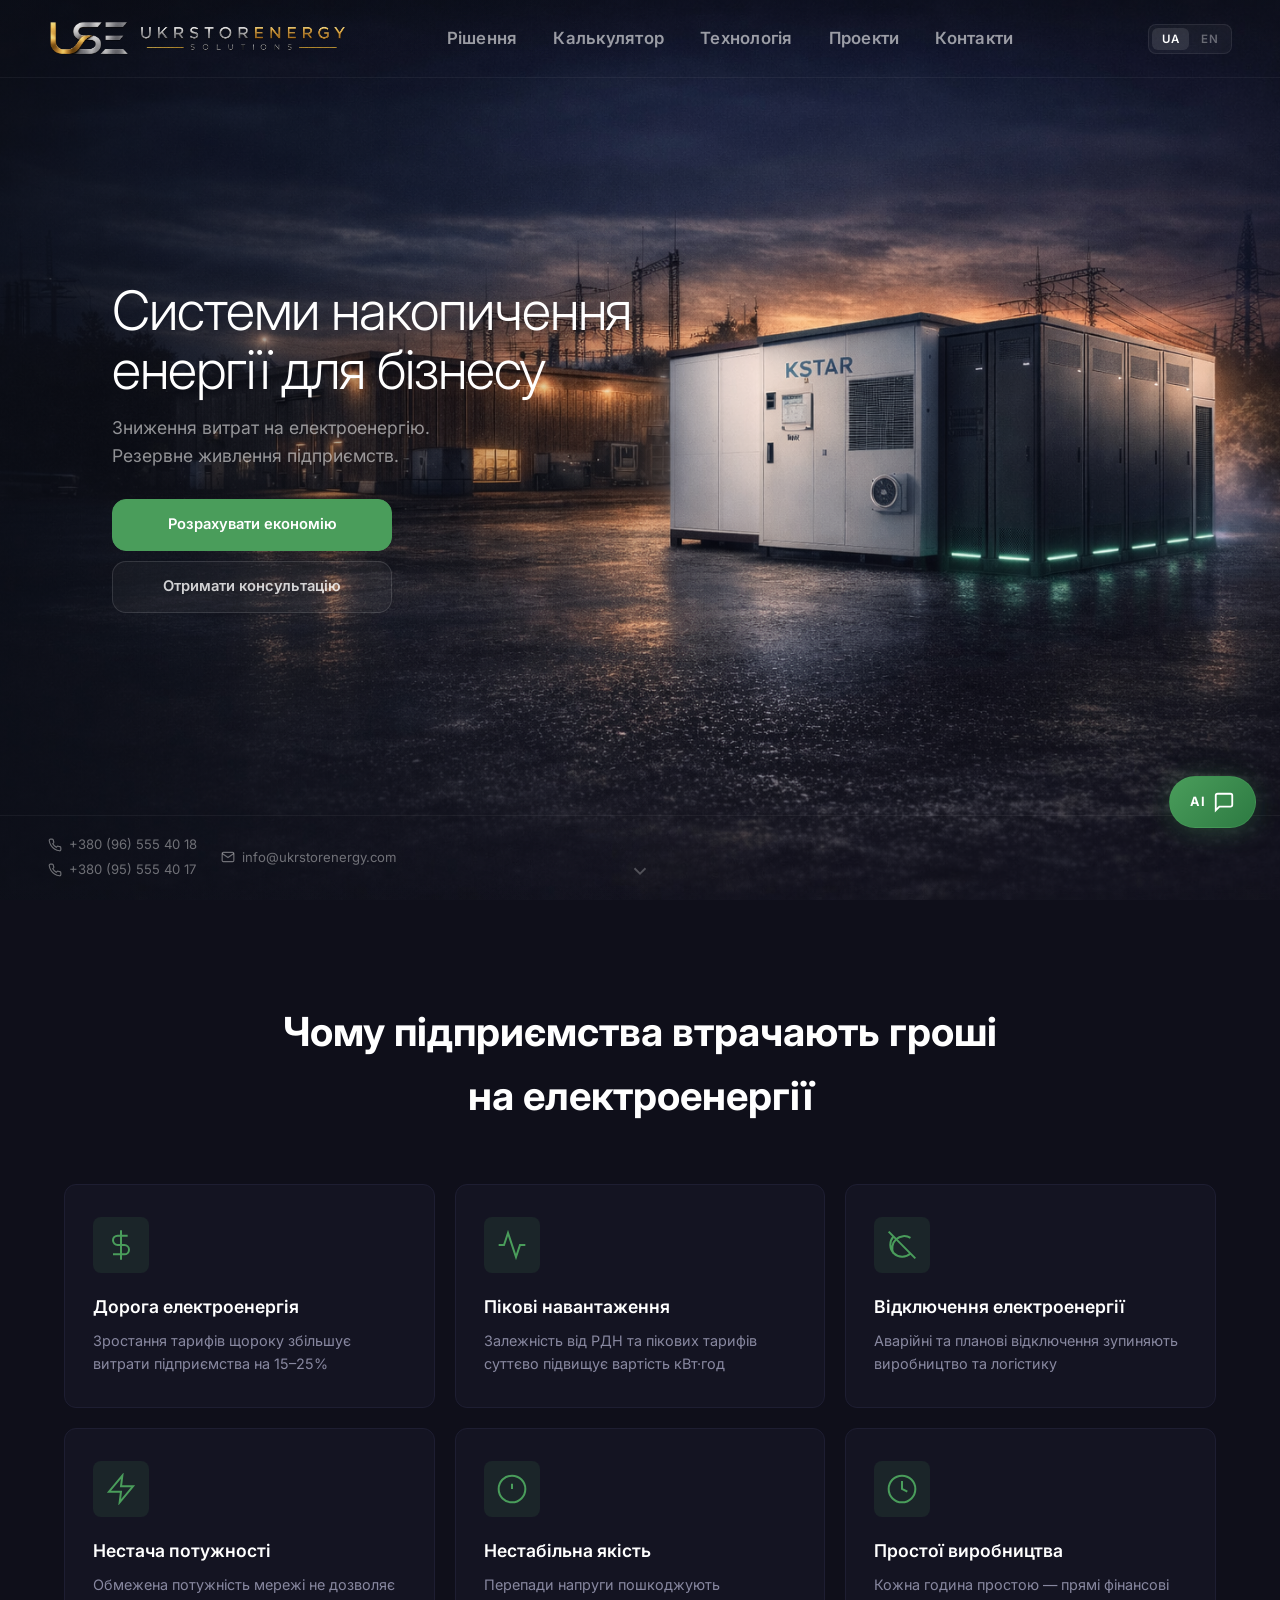
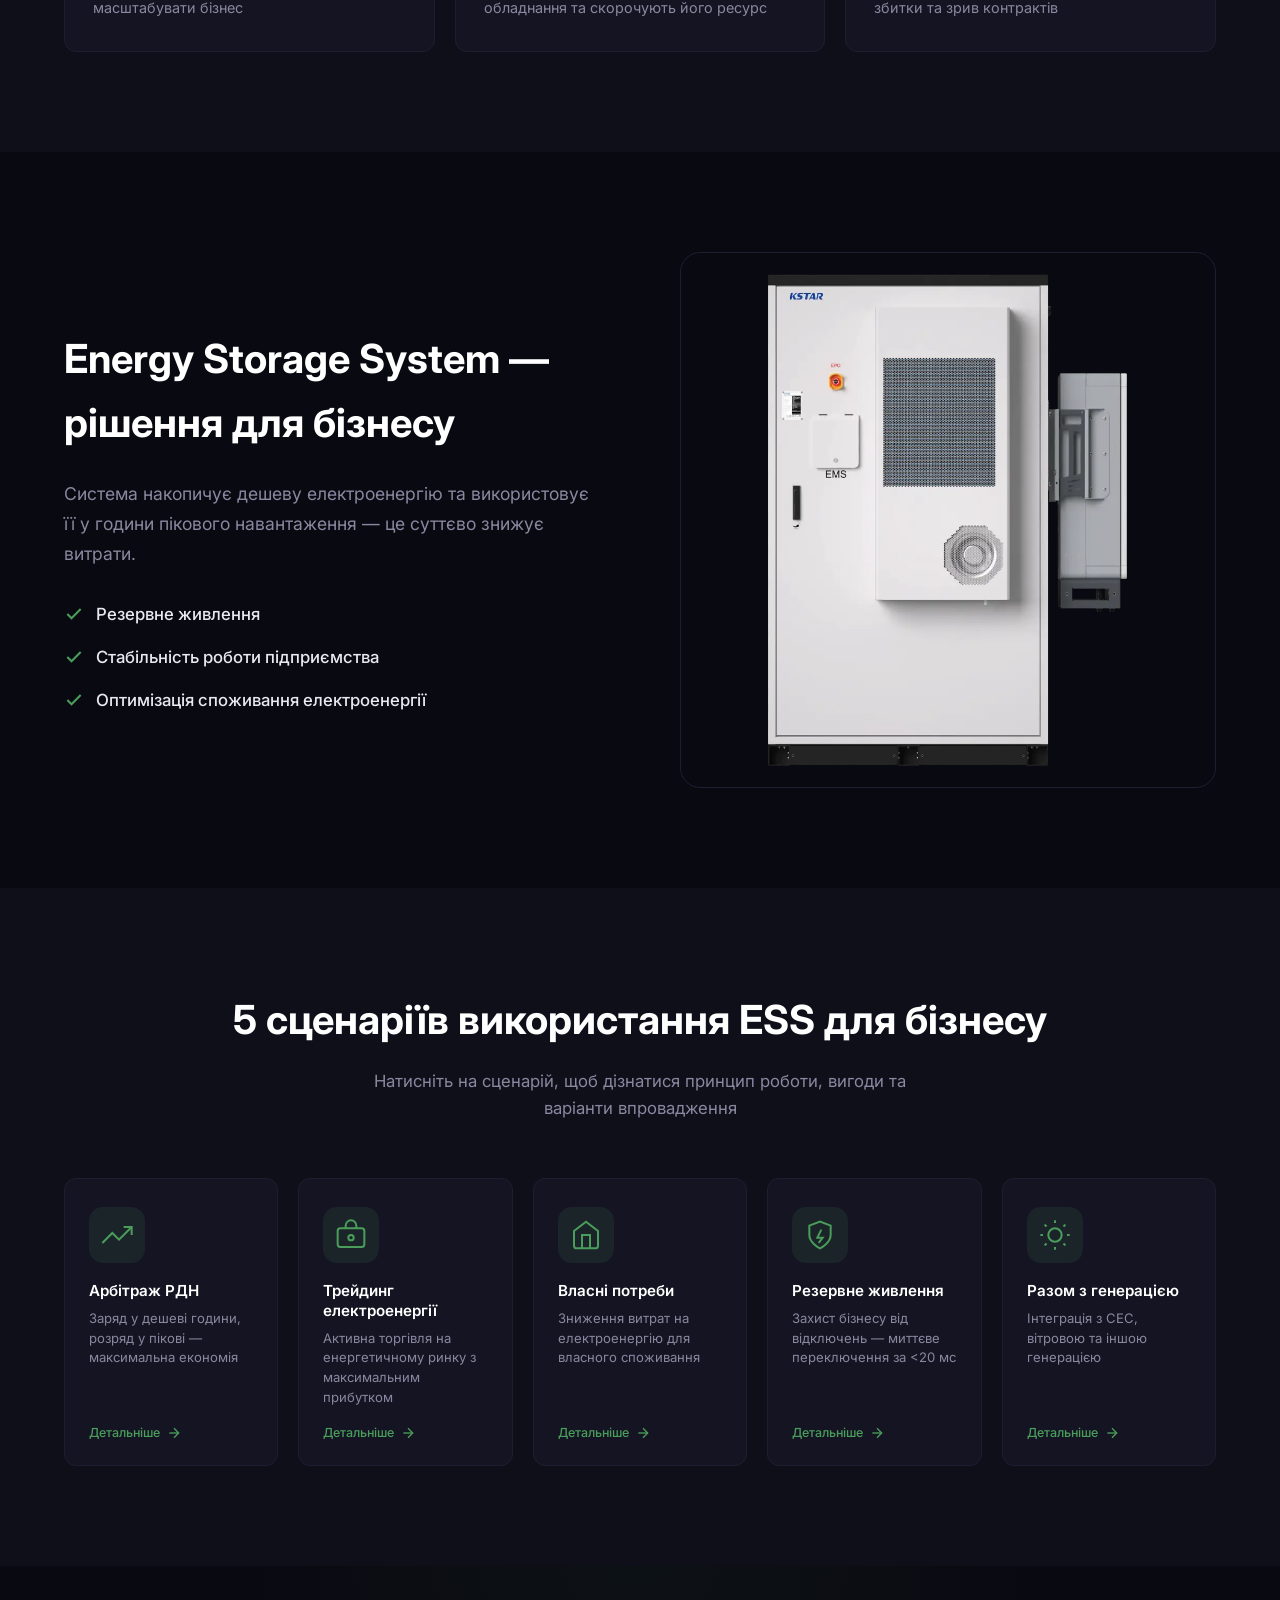
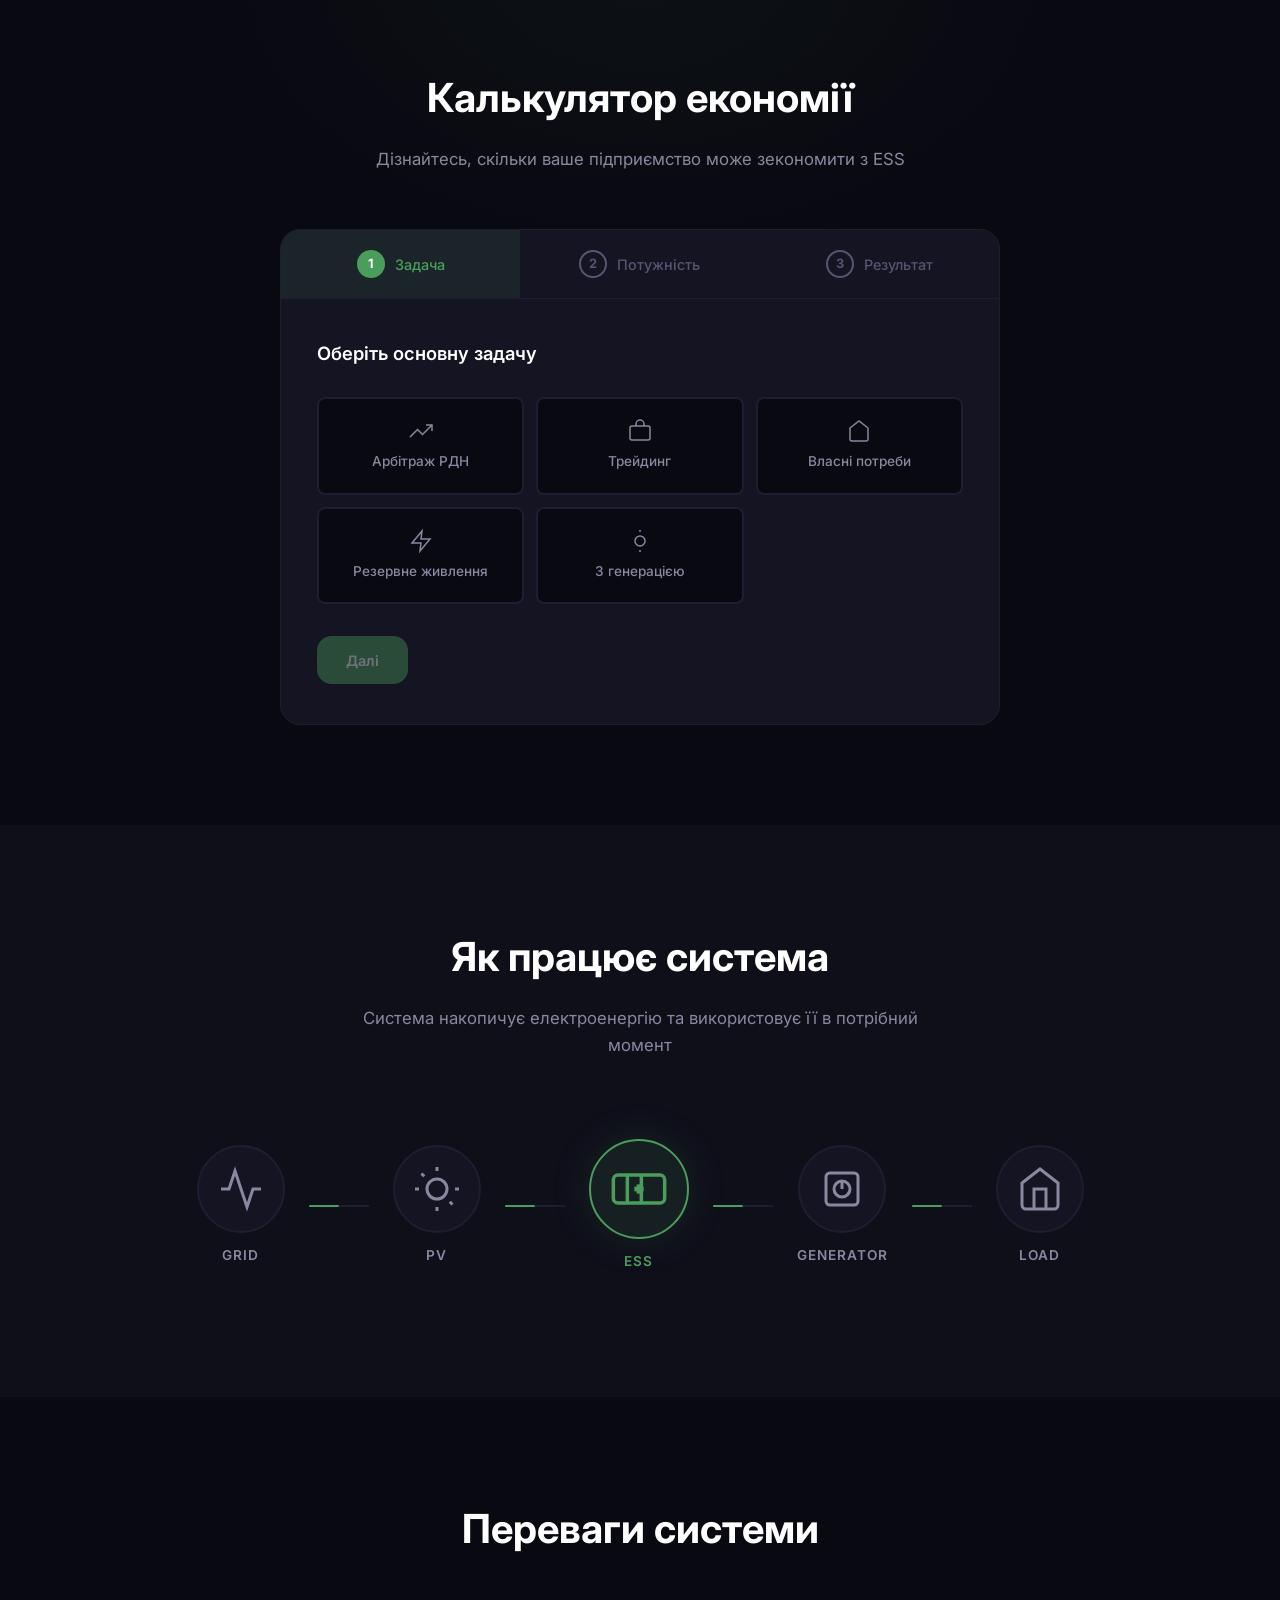
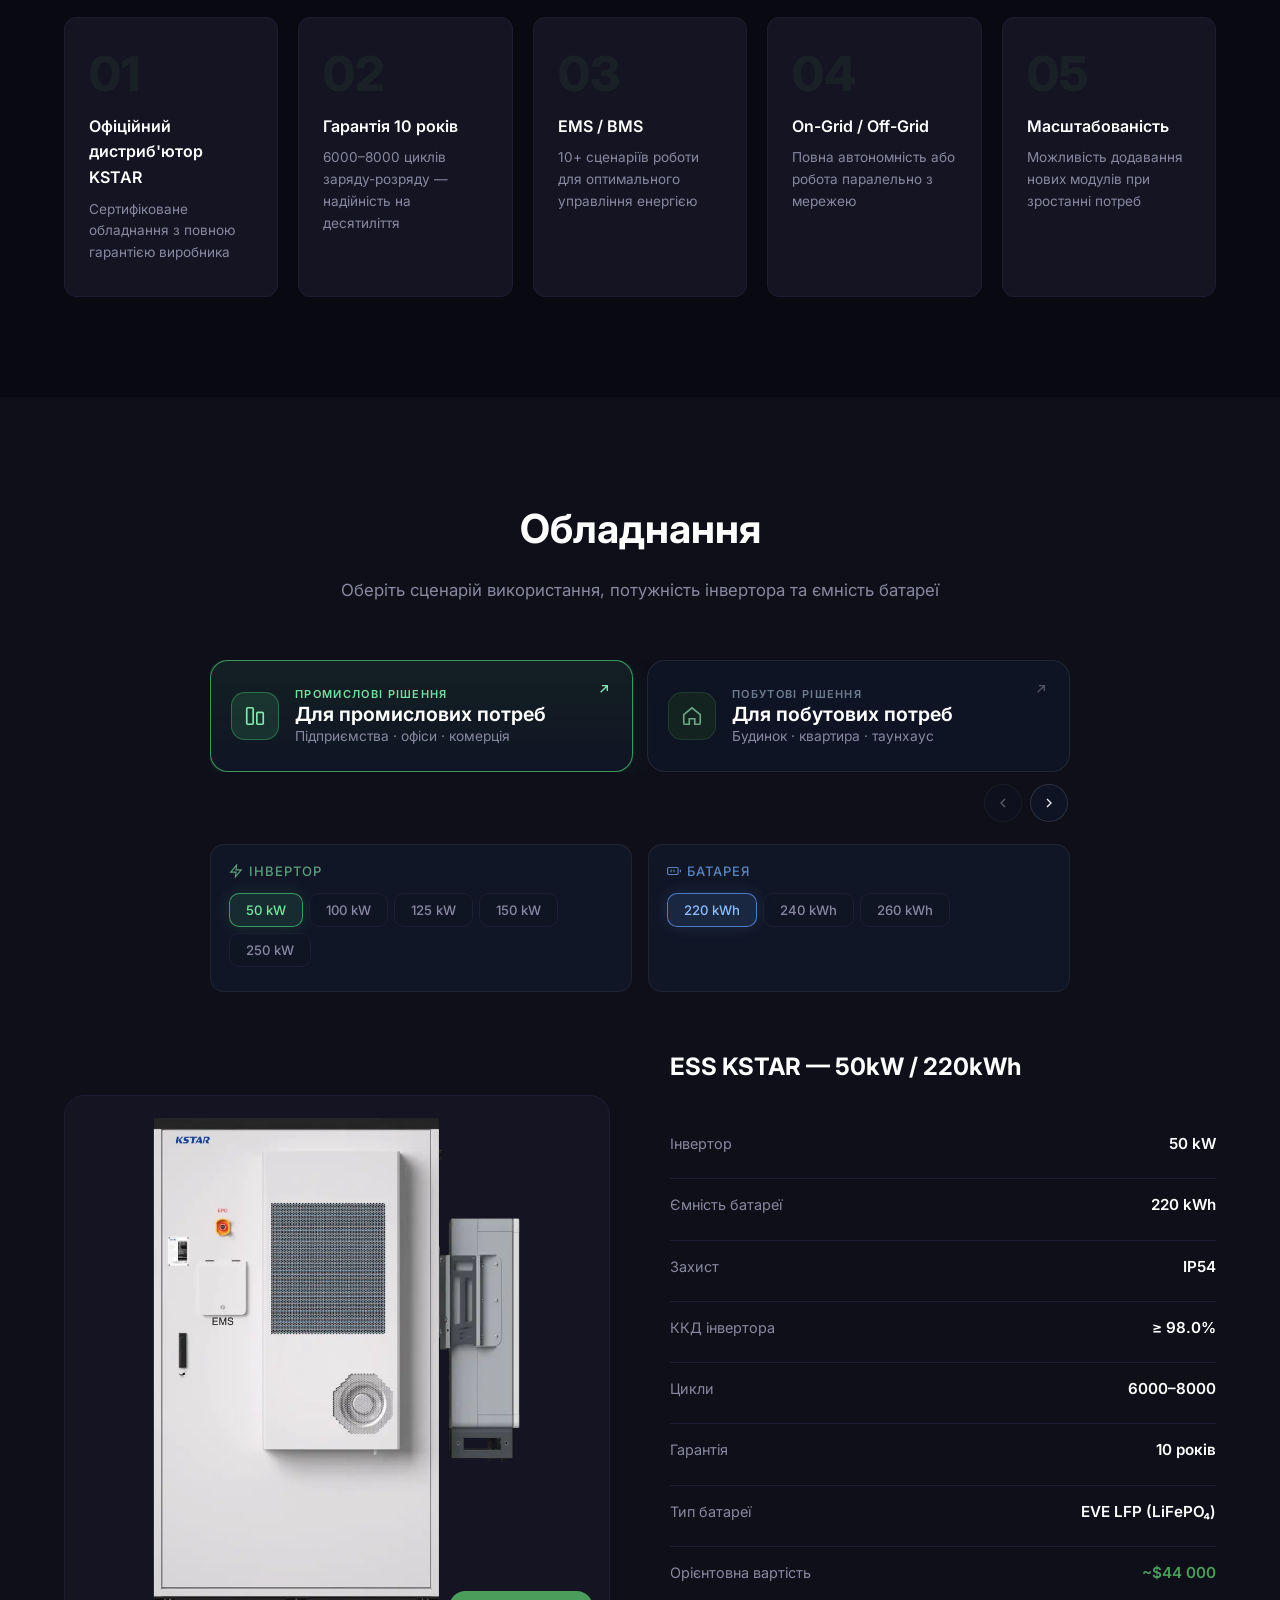
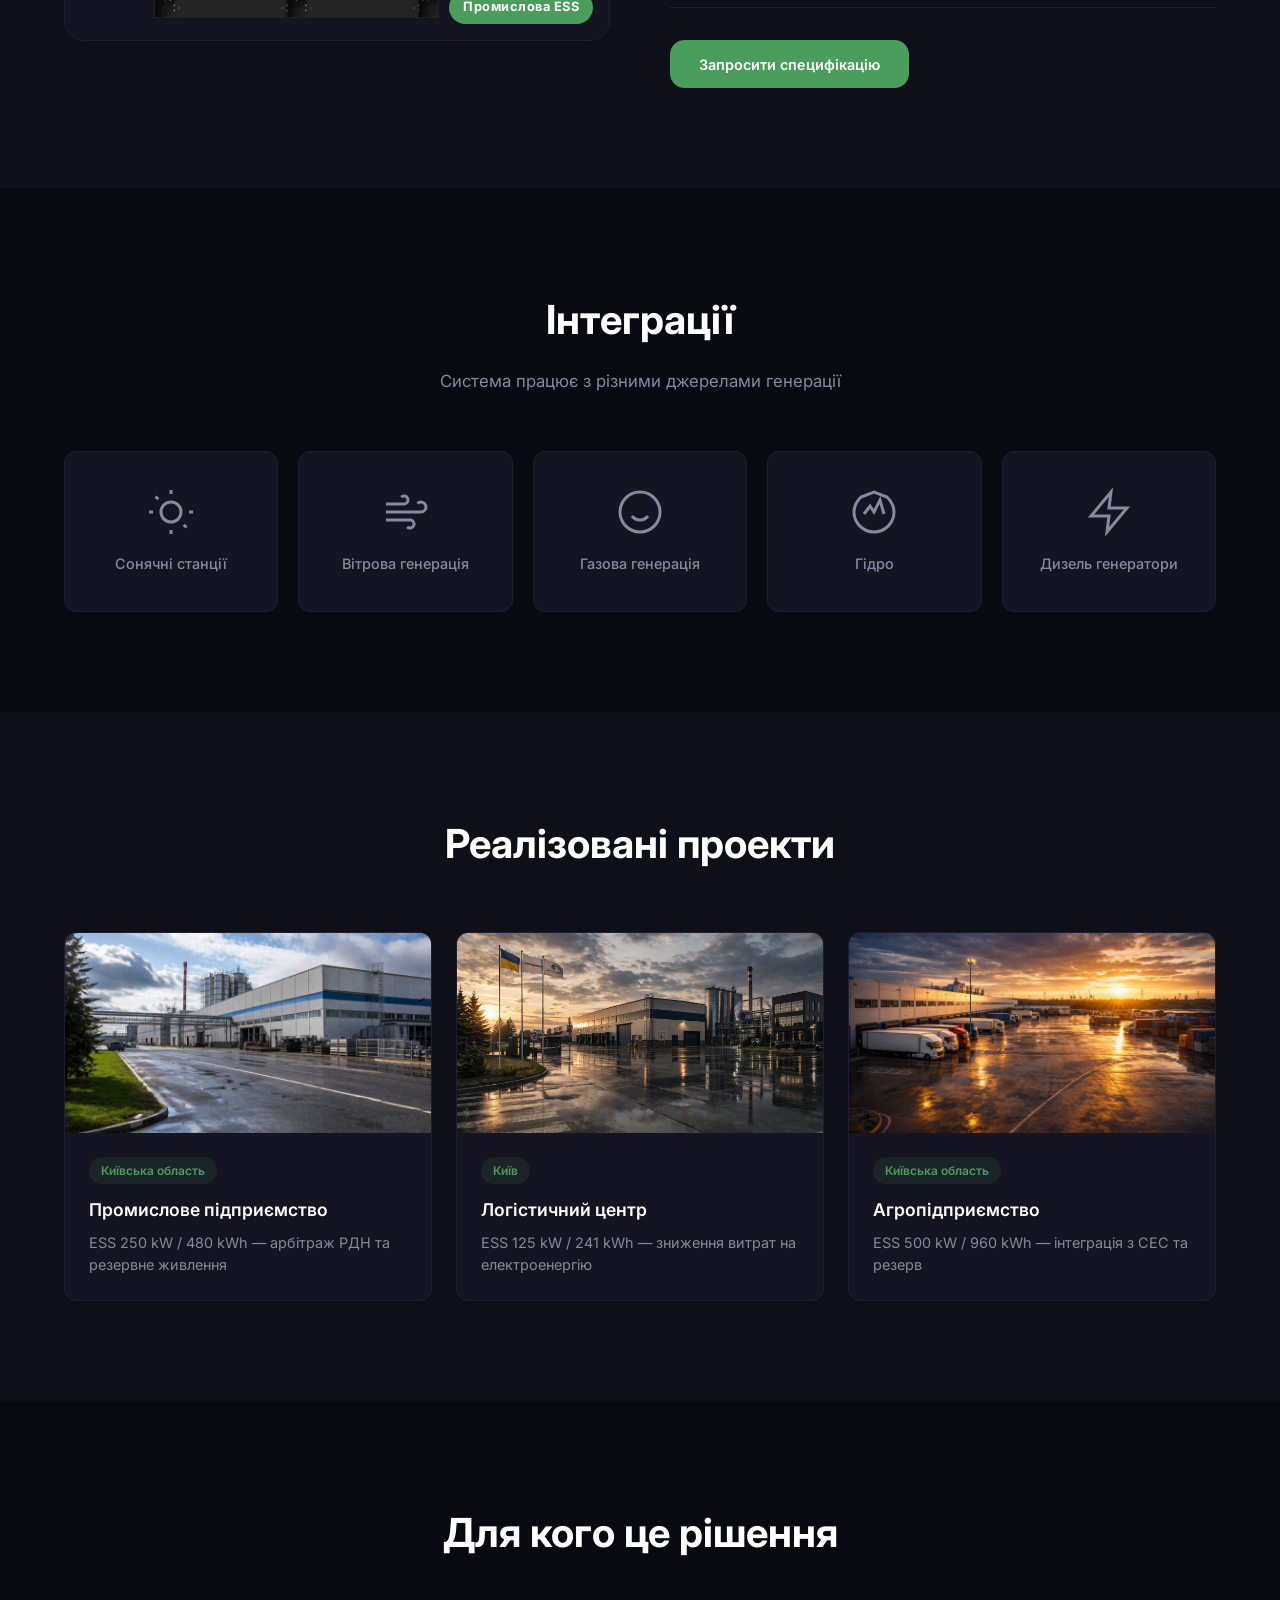
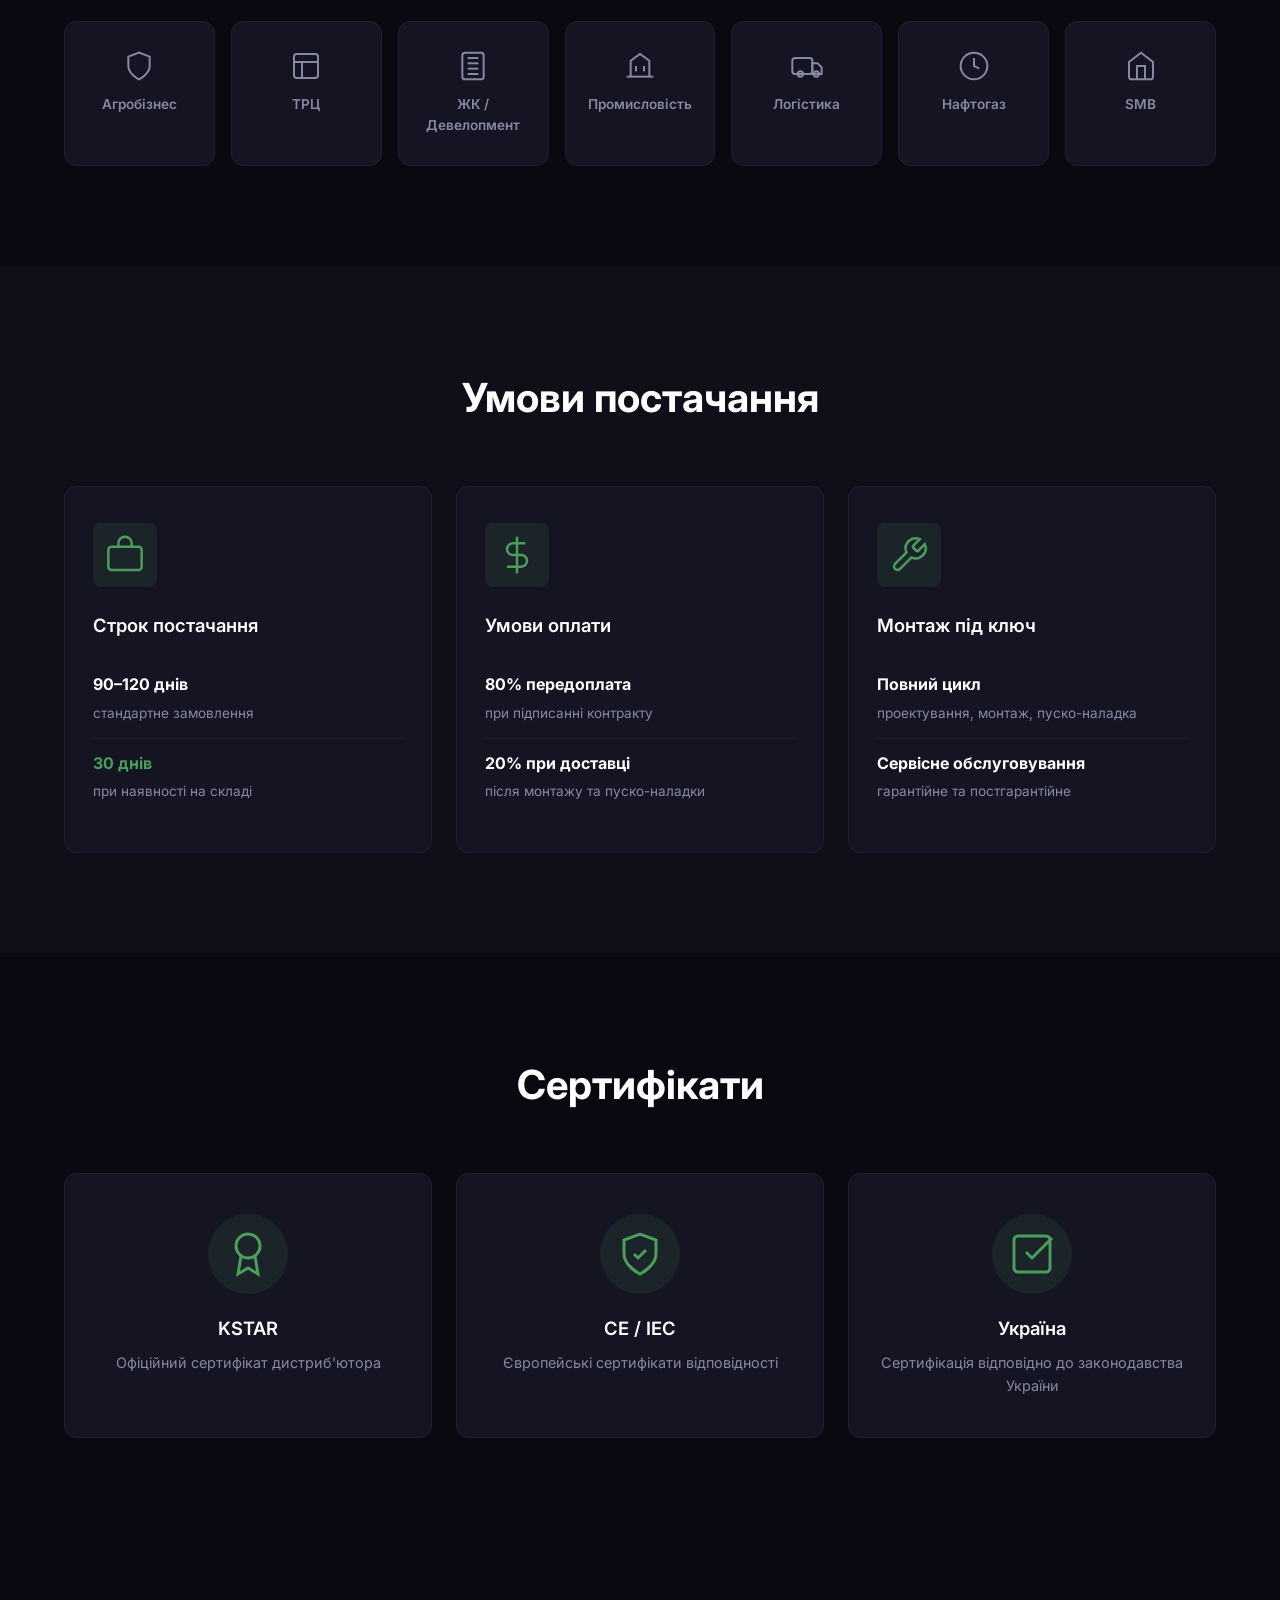
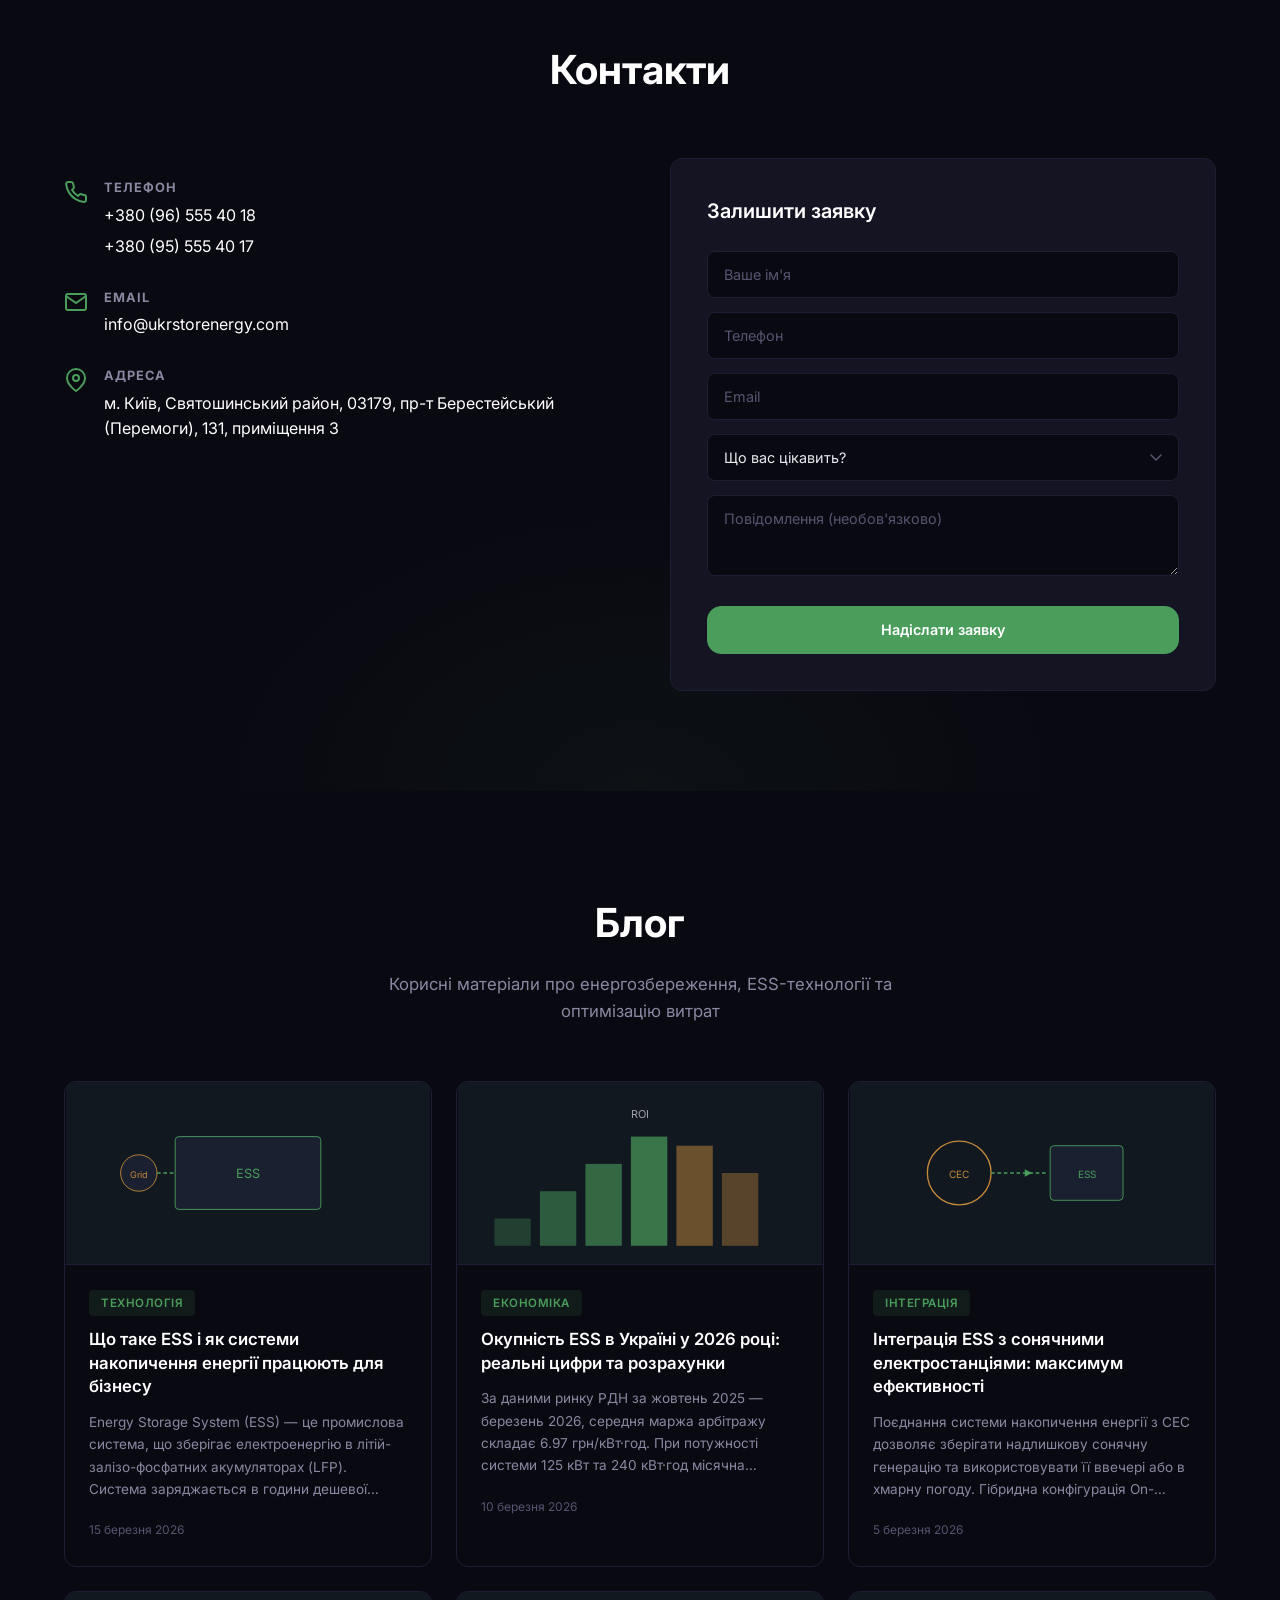
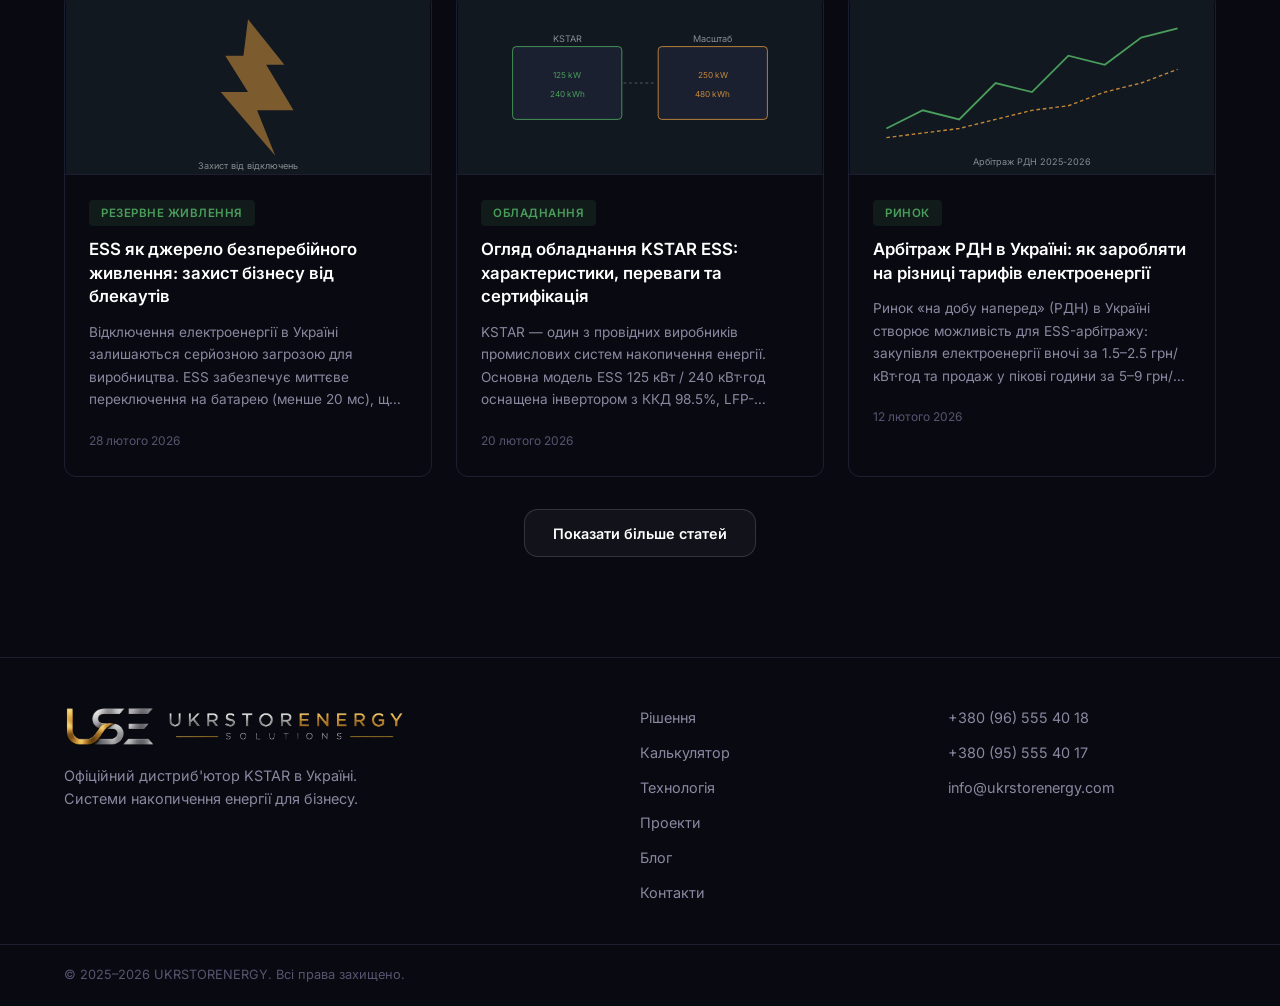
==== commit 0f963104: "Enlarge desktop nav text and sit the links left of the language switcher." ====
--- a/m.html
+++ b/m.html
@@ -46,7 +46,7 @@
     <meta http-equiv="Cache-Control" content="no-cache, no-store, must-revalidate">
     <meta http-equiv="Pragma" content="no-cache">
     <link rel="preload" as="video" href="videos/hero-mobile-v3.mp4" media="(max-width: 768px)">
-    <link rel="stylesheet" href="css/app.m7.css">
+    <link rel="stylesheet" href="css/app.m8.css">
     <style>
     @media (max-width: 768px), (max-device-width: 500px) {
         .hero, .hero-page { min-height: 0 !important; height: auto !important; }
--- a/css/app.m8.css
+++ b/css/app.m8.css
@@ -0,0 +1,3695 @@
+/* ========================================
+   UKRSTORENERGY — Dark B2B Landing
+   ======================================== */
+
+:root {
+    --bg:           #090911;
+    --bg-light:     #0f0f1a;
+    --bg-card:      #141422;
+    --bg-card-hover:#1a1a2e;
+    --border:       #1e1e32;
+    --accent:       #4a9d5b;
+    --accent-hover: #3d8a4e;
+    --accent-dim:   rgba(74, 157, 91, 0.12);
+    --text:         #e8e8f0;
+    --text-muted:   #8888a0;
+    --text-dim:     #555570;
+    --white:        #ffffff;
+    --radius:       12px;
+    --radius-sm:    8px;
+    --radius-lg:    20px;
+    --shadow:       0 4px 40px rgba(0,0,0,0.4);
+    --transition:   0.3s cubic-bezier(0.4, 0, 0.2, 1);
+    --font:         'Inter', -apple-system, BlinkMacSystemFont, sans-serif;
+}
+
+*, *::before, *::after {
+    margin: 0;
+    padding: 0;
+    box-sizing: border-box;
+}
+
+html {
+    scroll-behavior: smooth;
+    scroll-padding-top: 80px;
+    overflow-x: hidden;
+}
+
+body {
+    font-family: var(--font);
+    background: var(--bg);
+    color: var(--text);
+    line-height: 1.6;
+    -webkit-font-smoothing: antialiased;
+    overflow-x: hidden;
+}
+
+body.nav-is-open { overflow: hidden; }
+
+a {
+    color: inherit;
+    text-decoration: none;
+    transition: color var(--transition);
+}
+
+ul, ol { list-style: none; }
+img { max-width: 100%; display: block; }
+
+.container {
+    max-width: 1200px;
+    margin: 0 auto;
+    padding: 0 24px;
+}
+
+/* ========================================
+   STICKY HEADER (appears on scroll)
+   ======================================== */
+
+.header {
+    position: fixed;
+    top: 0;
+    left: 0;
+    right: 0;
+    z-index: 1000;
+    background: rgba(9, 9, 17, 0.92);
+    backdrop-filter: blur(24px);
+    -webkit-backdrop-filter: blur(24px);
+    border-bottom: 1px solid rgba(255, 255, 255, 0.04);
+    transform: translateY(-100%);
+    transition: transform var(--transition);
+}
+
+.header--visible {
+    transform: translateY(0);
+}
+
+.header__inner {
+    display: flex;
+    align-items: center;
+    height: 60px;
+}
+
+.header .nav--header {
+    display: flex;
+    flex: 1;
+    justify-content: center;
+    gap: 36px;
+    margin: 0;
+    transform: translateX(-18px);
+}
+
+.header .lang-switch {
+    flex-shrink: 0;
+}
+
+.burger--header {
+    display: none;
+}
+
+/* Mobile navigation overlay */
+.mobile-nav {
+    display: none;
+    flex-direction: column;
+    align-items: center;
+    position: fixed;
+    inset: 0;
+    z-index: 9999;
+    background: rgb(9, 9, 17);
+    padding: 0;
+    overflow-y: auto;
+    -webkit-overflow-scrolling: touch;
+}
+
+.mobile-nav--open {
+    display: flex;
+}
+
+.mobile-nav__close {
+    position: absolute;
+    top: 18px;
+    right: 18px;
+    width: 44px;
+    height: 44px;
+    display: flex;
+    align-items: center;
+    justify-content: center;
+    background: rgba(255, 255, 255, 0.06);
+    border: 1px solid rgba(255, 255, 255, 0.1);
+    border-radius: 12px;
+    color: rgba(255, 255, 255, 0.7);
+    cursor: pointer;
+    transition: background var(--transition), color var(--transition);
+    z-index: 1;
+}
+
+.mobile-nav__close:hover,
+.mobile-nav__close:active {
+    background: rgba(255, 255, 255, 0.12);
+    color: var(--white);
+}
+
+.mobile-nav__logo {
+    margin-top: 72px;
+    justify-content: center;
+    --logo-mark-max: 96px;
+    --logo-word-max: 248px;
+    --logo-gap: 10px;
+}
+
+.mobile-nav__links {
+    display: flex;
+    flex-direction: column;
+    align-items: center;
+    width: 100%;
+    margin-top: 36px;
+    padding: 0 24px;
+}
+
+.mobile-nav__link {
+    font-size: 1.1rem;
+    font-weight: 500;
+    color: rgba(255, 255, 255, 0.65);
+    padding: 16px 0;
+    border-bottom: 1px solid rgba(255, 255, 255, 0.06);
+    width: 100%;
+    max-width: 280px;
+    text-align: center;
+    letter-spacing: 0.03em;
+    text-decoration: none;
+    transition: color var(--transition);
+}
+
+.mobile-nav__link:last-child {
+    border-bottom: none;
+}
+
+.mobile-nav__link:hover,
+.mobile-nav__link:active {
+    color: var(--accent);
+}
+
+.mobile-nav__lang {
+    margin-top: 32px;
+}
+
+.mobile-nav__contact {
+    margin-top: auto;
+    padding: 24px 0 36px;
+    display: flex;
+    flex-direction: column;
+    gap: 8px;
+}
+
+.mobile-nav__contact a {
+    color: rgba(255, 255, 255, 0.5);
+    font-size: 0.85rem;
+    text-decoration: none;
+    letter-spacing: 0.02em;
+    transition: color var(--transition);
+}
+
+.mobile-nav__contact a:hover {
+    color: var(--accent);
+}
+
+.logo {
+    --logo-mark-max: 82px;
+    --logo-word-max: 210px;
+    --logo-gap: 8px;
+    display: flex;
+    align-items: center;
+    gap: var(--logo-gap);
+    flex-shrink: 0;
+    text-decoration: none;
+    line-height: 0;
+    white-space: nowrap;
+    flex-wrap: nowrap;
+}
+
+.logo img {
+    display: block;
+    width: auto;
+    height: auto;
+    object-fit: contain;
+}
+
+.logo__mark {
+    max-width: var(--logo-mark-max);
+    flex-shrink: 0;
+}
+
+.logo__wordmark {
+    max-width: var(--logo-word-max);
+    flex-shrink: 0;
+}
+
+.footer .logo {
+    --logo-mark-max: 92px;
+    --logo-word-max: 240px;
+    --logo-gap: 10px;
+}
+
+.nav {
+    display: flex;
+    gap: 36px;
+}
+
+.nav__link {
+    font-size: 1.05rem;
+    font-weight: 600;
+    color: rgba(255, 255, 255, 0.58);
+    position: relative;
+    transition: color var(--transition);
+    letter-spacing: 0.015em;
+    white-space: nowrap;
+}
+
+.nav__link:hover,
+.nav__link--active {
+    color: var(--white);
+}
+
+.nav__link::after {
+    content: '';
+    position: absolute;
+    bottom: -6px;
+    left: 0;
+    width: 0;
+    height: 1.5px;
+    background: var(--accent);
+    transition: width var(--transition);
+}
+
+.nav__link:hover::after {
+    width: 100%;
+}
+
+.burger {
+    display: none;
+    flex-direction: column;
+    gap: 5px;
+    background: none;
+    border: none;
+    cursor: pointer;
+    padding: 4px;
+    margin-left: auto;
+}
+
+.burger span {
+    width: 22px;
+    height: 1.5px;
+    background: var(--white);
+    border-radius: 2px;
+    transition: var(--transition);
+}
+
+/* ========================================
+   BUTTONS — unified design system
+   ======================================== */
+
+.btn {
+    display: inline-flex;
+    align-items: center;
+    justify-content: center;
+    gap: 8px;
+    height: 48px;
+    padding: 0 28px;
+    border-radius: 14px;
+    font-family: var(--font);
+    font-size: 0.9rem;
+    font-weight: 600;
+    cursor: pointer;
+    border: 1.5px solid transparent;
+    transition: background var(--transition), border-color var(--transition), box-shadow var(--transition), color var(--transition);
+    white-space: nowrap;
+}
+
+.btn--primary {
+    background: var(--accent);
+    color: var(--white);
+    border-color: var(--accent);
+}
+
+.btn--primary:hover {
+    background: var(--accent-hover);
+    border-color: var(--accent-hover);
+    box-shadow: 0 4px 20px rgba(74, 157, 91, 0.18);
+}
+
+.btn--outline {
+    background: rgba(255, 255, 255, 0.04);
+    color: var(--white);
+    border-color: rgba(255, 255, 255, 0.14);
+}
+
+.btn--outline:hover {
+    background: rgba(255, 255, 255, 0.08);
+    border-color: rgba(255, 255, 255, 0.28);
+}
+
+.btn--lg {
+    height: 52px;
+    padding: 0 32px;
+    font-size: 0.95rem;
+}
+
+.btn--full { width: 100%; }
+
+/* ========================================
+   HERO
+   ======================================== */
+
+.hero-page {
+    --hero-pad-x: clamp(1.25rem, 4.2vw, 3rem);
+}
+
+.hero {
+    position: relative;
+    display: flex;
+    flex-direction: column;
+    width: 100%;
+    overflow: hidden;
+    min-height: 100vh;
+    background: #0a0e16;
+}
+
+/* Background image */
+.hero__bg {
+    position: absolute;
+    inset: 0;
+    z-index: 0;
+    width: 100%;
+    height: 100%;
+    overflow: hidden;
+}
+
+.hero__bg img,
+.hero__bg video {
+    position: absolute;
+    inset: 0;
+    display: block;
+    width: 100%;
+    height: 100%;
+    object-fit: cover;
+    object-position: center center;
+}
+
+.hero__video--mobile,
+.hero__video-mask {
+    display: none !important;
+}
+
+.hero__video-mask {
+    z-index: 4;
+    pointer-events: none;
+}
+
+.hero__video::-webkit-media-controls,
+.hero__video::-webkit-media-controls-enclosure,
+.hero__video::-webkit-media-controls-panel,
+.hero__video::-webkit-media-controls-start-playback-button,
+.hero__video::-webkit-media-controls-overlay-play-button,
+.hero__video::-webkit-media-controls-play-button {
+    display: none !important;
+    -webkit-appearance: none;
+    opacity: 0;
+    pointer-events: none;
+    width: 0;
+    height: 0;
+}
+
+@media (prefers-reduced-motion: reduce) {
+    .hero__bg video {
+        display: none;
+    }
+}
+
+/* Overlays for text readability */
+.hero__overlay {
+    position: absolute;
+    inset: 0;
+    z-index: 2;
+    pointer-events: none;
+}
+
+.hero__overlay--left {
+    background: linear-gradient(
+        90deg,
+        rgba(10, 14, 22, 0.60) 0%,
+        rgba(10, 14, 22, 0.28) 28%,
+        transparent 52%
+    );
+}
+
+.hero__overlay--top {
+    background: linear-gradient(
+        180deg,
+        rgba(10, 14, 22, 0.3) 0%,
+        transparent 60px
+    );
+}
+
+/* Kept subtle — strong bottom fade read as an empty “strip” over the photo */
+.hero__overlay--bottom {
+    background: linear-gradient(
+        0deg,
+        rgba(10, 14, 22, 0.05) 0%,
+        transparent 30px
+    );
+}
+
+/* Nav inside hero */
+.hero-nav {
+    position: relative;
+    z-index: 2;
+    flex-shrink: 0;
+    display: flex;
+    align-items: center;
+    gap: 28px;
+    padding: 20px var(--hero-pad-x, clamp(1.25rem, 4.2vw, 3rem));
+    border-bottom: 1px solid rgba(255, 255, 255, 0.05);
+}
+
+.hero-nav .nav {
+    display: flex;
+    flex: 1;
+    justify-content: center;
+    gap: 36px;
+    margin-left: 0;
+    transform: translateX(-18px);
+}
+
+.hero-nav .lang-switch {
+    flex-shrink: 0;
+}
+
+/* Language switcher */
+.lang-switch {
+    display: flex;
+    gap: 2px;
+    background: rgba(255, 255, 255, 0.04);
+    border: 1px solid rgba(255, 255, 255, 0.08);
+    border-radius: 8px;
+    padding: 3px;
+}
+
+.lang-switch__btn {
+    padding: 4px 10px;
+    font-family: var(--font);
+    font-size: 0.72rem;
+    font-weight: 600;
+    letter-spacing: 0.5px;
+    background: transparent;
+    color: rgba(255, 255, 255, 0.35);
+    border: none;
+    border-radius: 6px;
+    cursor: pointer;
+    transition: all var(--transition);
+}
+
+.lang-switch__btn:hover {
+    color: rgba(255, 255, 255, 0.7);
+}
+
+.lang-switch__btn--active {
+    background: rgba(255, 255, 255, 0.1);
+    color: var(--white);
+}
+
+/* Hero body */
+.hero__body {
+    position: relative;
+    z-index: 2;
+    flex: 1 1 auto;
+    display: flex;
+    align-items: center;
+    align-self: stretch;
+    min-height: 0;
+    padding: clamp(1.5rem, 3vw, 2.75rem) var(--hero-pad-x, clamp(1.25rem, 4.2vw, 3rem));
+    box-sizing: border-box;
+}
+
+.hero__title {
+    font-size: clamp(2.2rem, 4.5vw, 3.4rem);
+    font-weight: 300;
+    line-height: 1.08;
+    letter-spacing: -0.02em;
+    color: var(--white);
+    margin-bottom: 16px;
+}
+
+.hero__subtitle {
+    font-size: clamp(0.92rem, 1.4vw, 1.1rem);
+    line-height: 1.6;
+    color: rgba(255, 255, 255, 0.55);
+    margin-bottom: 28px;
+}
+
+.hero__actions {
+    display: flex;
+    flex-direction: column;
+    gap: 10px;
+    max-width: 280px;
+}
+
+.hero__actions .btn {
+    width: 100%;
+    height: 52px;
+    border-radius: 14px;
+    font-size: 0.92rem;
+}
+
+.btn--accent {
+    background: var(--accent);
+    color: var(--white);
+    border-color: var(--accent);
+}
+
+.btn--accent:hover {
+    background: var(--accent-hover);
+    border-color: var(--accent-hover);
+    box-shadow: 0 4px 20px rgba(74, 157, 91, 0.18);
+}
+
+.btn--ghost {
+    background: rgba(255, 255, 255, 0.04);
+    color: rgba(255, 255, 255, 0.8);
+    border-color: rgba(255, 255, 255, 0.12);
+}
+
+.btn--ghost:hover {
+    background: rgba(255, 255, 255, 0.08);
+    border-color: rgba(255, 255, 255, 0.25);
+    color: var(--white);
+}
+
+.hero__text {
+    max-width: min(520px, 100%);
+    width: 100%;
+    margin-left: 4rem;
+}
+
+/* Bottom contacts */
+.hero__bottom {
+    position: relative;
+    z-index: 2;
+    flex-shrink: 0;
+    display: flex;
+    align-items: center;
+    gap: 24px;
+    padding: 18px var(--hero-pad-x, clamp(1.25rem, 4.2vw, 3rem)) 20px;
+    margin-top: auto;
+    border-top: 1px solid rgba(255, 255, 255, 0.05);
+}
+
+.hero__phones {
+    display: flex;
+    flex-direction: column;
+    gap: 4px;
+}
+
+.hero__contact {
+    display: flex;
+    align-items: center;
+    gap: 7px;
+    font-size: 0.82rem;
+    color: rgba(255, 255, 255, 0.4);
+    transition: color var(--transition);
+}
+
+.hero__contact:hover {
+    color: var(--white);
+}
+
+/* Scroll arrow inside hero */
+.hero-page__scroll {
+    position: absolute;
+    bottom: 18px;
+    left: 50%;
+    transform: translateX(-50%);
+    z-index: 3;
+    display: flex;
+    justify-content: center;
+    color: rgba(255, 255, 255, 0.25);
+    animation: bounce 2.5s ease infinite;
+    text-decoration: none;
+}
+
+.hero-page__scroll:hover {
+    color: rgba(255, 255, 255, 0.5);
+}
+
+@keyframes bounce {
+    0%, 100% { transform: translateY(0); }
+    50% { transform: translateY(6px); }
+}
+
+/* ========================================
+   SECTIONS COMMON
+   ======================================== */
+
+.section {
+    padding: 100px 0;
+}
+
+.section__title {
+    font-size: clamp(1.75rem, 3.5vw, 2.5rem);
+    font-weight: 700;
+    text-align: center;
+    margin-bottom: 16px;
+    color: var(--white);
+}
+
+.section__title--left { text-align: left; }
+
+.section__subtitle {
+    text-align: center;
+    color: var(--text-muted);
+    font-size: 1.05rem;
+    max-width: 600px;
+    margin: 0 auto 56px;
+}
+
+/* ========================================
+   2. PAIN
+   ======================================== */
+
+.pain { background: var(--bg-light); }
+
+.pain__grid {
+    display: grid;
+    grid-template-columns: repeat(3, 1fr);
+    gap: 20px;
+    margin-top: 56px;
+}
+
+.pain__card {
+    background: var(--bg-card);
+    border: 1px solid var(--border);
+    border-radius: var(--radius);
+    padding: 32px 28px;
+    transition: all var(--transition);
+}
+
+.pain__card:hover {
+    border-color: rgba(74, 157, 91, 0.3);
+    background: var(--bg-card-hover);
+    transform: translateY(-4px);
+}
+
+.pain__icon {
+    width: 56px;
+    height: 56px;
+    display: flex;
+    align-items: center;
+    justify-content: center;
+    background: var(--accent-dim);
+    border-radius: var(--radius-sm);
+    margin-bottom: 20px;
+    color: var(--accent);
+}
+
+.pain__card h3 {
+    font-size: 1.1rem;
+    font-weight: 600;
+    margin-bottom: 8px;
+    color: var(--white);
+}
+
+.pain__card p {
+    font-size: 0.9rem;
+    color: var(--text-muted);
+    line-height: 1.6;
+}
+
+/* ========================================
+   3. SOLUTION
+   ======================================== */
+
+.solution__inner {
+    display: grid;
+    grid-template-columns: 1fr 1fr;
+    gap: 80px;
+    align-items: center;
+}
+
+.solution__desc {
+    font-size: 1.1rem;
+    color: var(--text-muted);
+    margin: 24px 0 32px;
+    line-height: 1.7;
+}
+
+.solution__list {
+    display: flex;
+    flex-direction: column;
+    gap: 16px;
+}
+
+.solution__list li {
+    display: flex;
+    align-items: center;
+    gap: 12px;
+    font-size: 1.05rem;
+    font-weight: 500;
+    color: var(--text);
+}
+
+.solution__visual {
+    display: flex;
+    justify-content: center;
+    align-items: stretch;
+}
+
+.solution__image {
+    width: 100%;
+    min-height: 320px;
+    border-radius: var(--radius-lg);
+    overflow: hidden;
+    border: 1px solid var(--border);
+}
+
+.solution__image img {
+    width: 100%;
+    height: 100%;
+    object-fit: cover;
+    object-position: center;
+    display: block;
+}
+
+.ess-box {
+    position: relative;
+    width: 280px;
+    height: 280px;
+    display: flex;
+    flex-direction: column;
+    align-items: center;
+    justify-content: center;
+    gap: 16px;
+    background: var(--bg-card);
+    border: 1px solid var(--border);
+    border-radius: var(--radius-lg);
+    transition: all var(--transition);
+}
+
+.ess-box:hover {
+    border-color: var(--accent);
+}
+
+.ess-box__glow {
+    position: absolute;
+    inset: -40px;
+    background: radial-gradient(circle, rgba(74, 157, 91, 0.08) 0%, transparent 70%);
+    pointer-events: none;
+}
+
+.ess-box span {
+    font-size: 1rem;
+    font-weight: 600;
+    color: var(--accent);
+    letter-spacing: 1px;
+}
+
+/* ========================================
+   4. USE CASES
+   ======================================== */
+
+.usecases { background: var(--bg-light); }
+
+.usecases__grid {
+    display: grid;
+    grid-template-columns: repeat(5, 1fr);
+    gap: 20px;
+    margin-top: 56px;
+}
+
+.usecase {
+    display: flex;
+    flex-direction: column;
+    background: var(--bg-card);
+    border: 1px solid var(--border);
+    border-radius: var(--radius);
+    padding: 28px 24px 22px;
+    text-decoration: none;
+    color: inherit;
+    cursor: pointer;
+    position: relative;
+    overflow: hidden;
+    transition: border-color var(--transition), transform var(--transition), box-shadow var(--transition);
+}
+
+.usecase::before {
+    content: '';
+    position: absolute;
+    top: 0;
+    left: 0;
+    right: 0;
+    height: 2px;
+    background: linear-gradient(90deg, transparent, var(--accent), transparent);
+    opacity: 0;
+    transition: opacity var(--transition);
+}
+
+.usecase:hover {
+    border-color: rgba(74, 157, 91, 0.35);
+    transform: translateY(-6px);
+    box-shadow: 0 12px 40px rgba(74, 157, 91, 0.1), 0 4px 16px rgba(0, 0, 0, 0.3);
+}
+
+.usecase:hover::before { opacity: 1; }
+
+.usecase__icon {
+    width: 56px;
+    height: 56px;
+    display: flex;
+    align-items: center;
+    justify-content: center;
+    margin-bottom: 18px;
+    background: var(--accent-dim);
+    border-radius: 14px;
+    color: var(--accent);
+    transition: background var(--transition), box-shadow var(--transition);
+}
+
+.usecase:hover .usecase__icon {
+    background: rgba(74, 157, 91, 0.18);
+    box-shadow: 0 0 20px rgba(74, 157, 91, 0.15);
+}
+
+.usecase__body { flex: 1; }
+
+.usecase h3 {
+    font-size: 0.95rem;
+    font-weight: 600;
+    margin-bottom: 8px;
+    color: var(--white);
+    line-height: 1.3;
+}
+
+.usecase p {
+    font-size: 0.82rem;
+    color: var(--text-muted);
+    line-height: 1.5;
+}
+
+.usecase__cta {
+    display: inline-flex;
+    align-items: center;
+    gap: 6px;
+    margin-top: 16px;
+    font-size: 0.78rem;
+    font-weight: 500;
+    color: var(--accent);
+    transition: gap var(--transition), color var(--transition);
+}
+
+.usecase__cta svg { transition: transform var(--transition); }
+
+.usecase:hover .usecase__cta { gap: 10px; }
+.usecase:hover .usecase__cta svg { transform: translateX(2px); }
+
+/* ========================================
+   5. CALCULATOR
+   ======================================== */
+
+.calculator {
+    background:
+        radial-gradient(ellipse 50% 50% at 50% 0%, rgba(74, 157, 91, 0.06) 0%, transparent 70%),
+        var(--bg);
+}
+
+.calc {
+    max-width: 720px;
+    margin: 0 auto;
+    background: var(--bg-card);
+    border: 1px solid var(--border);
+    border-radius: var(--radius-lg);
+    overflow: hidden;
+}
+
+.calc__steps {
+    display: flex;
+    border-bottom: 1px solid var(--border);
+}
+
+.calc__step {
+    flex: 1;
+    display: flex;
+    align-items: center;
+    justify-content: center;
+    gap: 10px;
+    padding: 20px;
+    font-size: 0.9rem;
+    font-weight: 500;
+    color: var(--text-dim);
+    transition: all var(--transition);
+}
+
+.calc__step--active {
+    color: var(--accent);
+    background: var(--accent-dim);
+}
+
+.calc__step--done {
+    color: var(--accent);
+}
+
+.calc__step-num {
+    width: 28px;
+    height: 28px;
+    display: flex;
+    align-items: center;
+    justify-content: center;
+    border-radius: 50%;
+    border: 2px solid currentColor;
+    font-size: 0.8rem;
+    font-weight: 700;
+}
+
+.calc__step--active .calc__step-num {
+    background: var(--accent);
+    border-color: var(--accent);
+    color: var(--white);
+}
+
+.calc__body {
+    padding: 40px 36px;
+}
+
+.calc__panel {
+    display: none;
+}
+
+.calc__panel--active {
+    display: block;
+    animation: fadeIn 0.3s ease;
+}
+
+@keyframes fadeIn {
+    from { opacity: 0; transform: translateY(10px); }
+    to { opacity: 1; transform: translateY(0); }
+}
+
+.calc__panel h3 {
+    font-size: 1.15rem;
+    font-weight: 600;
+    margin-bottom: 28px;
+    color: var(--white);
+}
+
+.calc__options {
+    display: grid;
+    grid-template-columns: repeat(3, 1fr);
+    gap: 12px;
+    margin-bottom: 32px;
+}
+
+.calc__options--power {
+    grid-template-columns: repeat(5, 1fr);
+}
+
+.calc__option input { display: none; }
+
+.calc__option-box {
+    display: flex;
+    flex-direction: column;
+    align-items: center;
+    justify-content: center;
+    gap: 8px;
+    padding: 20px 12px;
+    background: var(--bg);
+    border: 2px solid var(--border);
+    border-radius: var(--radius-sm);
+    cursor: pointer;
+    transition: all var(--transition);
+    font-size: 0.85rem;
+    font-weight: 500;
+    color: var(--text-muted);
+    text-align: center;
+}
+
+.calc__option-box:hover {
+    border-color: var(--text-dim);
+    color: var(--white);
+}
+
+.calc__option input:checked + .calc__option-box {
+    border-color: var(--accent);
+    color: var(--accent);
+    background: var(--accent-dim);
+}
+
+.calc__option-box--power strong {
+    font-size: 1.1rem;
+    color: inherit;
+}
+
+.calc__option-box--power small {
+    font-size: 0.75rem;
+    opacity: 0.7;
+}
+
+.calc__option-box svg { color: inherit; }
+
+/* Power slider */
+.calc__slider-block {
+    margin-bottom: 32px;
+}
+
+.calc__slider-header {
+    display: flex;
+    justify-content: space-between;
+    align-items: baseline;
+    margin-bottom: 24px;
+}
+
+.calc__power-value {
+    font-size: 2rem;
+    font-weight: 700;
+    color: var(--accent);
+    letter-spacing: -0.02em;
+}
+
+.calc__system-cost {
+    font-size: 0.9rem;
+    color: var(--text-muted);
+}
+
+.calc__system-cost strong {
+    color: var(--white);
+}
+
+.calc__slider-wrap {
+    position: relative;
+    padding: 8px 0;
+}
+
+.calc__slider {
+    -webkit-appearance: none;
+    appearance: none;
+    width: 100%;
+    height: 4px;
+    border-radius: 2px;
+    background: var(--border);
+    outline: none;
+    cursor: pointer;
+}
+
+.calc__slider::-webkit-slider-thumb {
+    -webkit-appearance: none;
+    appearance: none;
+    width: 24px;
+    height: 24px;
+    border-radius: 50%;
+    background: var(--white);
+    box-shadow: 0 2px 8px rgba(0, 0, 0, 0.3), 0 0 0 3px rgba(74, 157, 91, 0.2);
+    cursor: grab;
+    transition: box-shadow 0.2s;
+}
+
+.calc__slider::-webkit-slider-thumb:hover {
+    box-shadow: 0 2px 12px rgba(0, 0, 0, 0.4), 0 0 0 5px rgba(74, 157, 91, 0.25);
+}
+
+.calc__slider::-webkit-slider-thumb:active {
+    cursor: grabbing;
+    box-shadow: 0 2px 12px rgba(0, 0, 0, 0.4), 0 0 0 6px rgba(74, 157, 91, 0.3);
+}
+
+.calc__slider::-moz-range-thumb {
+    width: 24px;
+    height: 24px;
+    border-radius: 50%;
+    background: var(--white);
+    border: none;
+    box-shadow: 0 2px 8px rgba(0, 0, 0, 0.3), 0 0 0 3px rgba(74, 157, 91, 0.2);
+    cursor: grab;
+}
+
+.calc__slider::-moz-range-track {
+    height: 4px;
+    border-radius: 2px;
+    background: var(--border);
+}
+
+.calc__slider-labels {
+    display: flex;
+    justify-content: space-between;
+    margin-top: 12px;
+    font-size: 0.78rem;
+    color: var(--text-muted);
+}
+
+.calc__nav {
+    display: flex;
+    gap: 12px;
+    justify-content: flex-end;
+}
+
+.calc__next:disabled,
+.calc__next[disabled] {
+    opacity: 0.4;
+    pointer-events: none;
+}
+
+.calc__results {
+    display: grid;
+    grid-template-columns: repeat(3, 1fr);
+    gap: 20px;
+    margin-bottom: 24px;
+}
+
+.calc__result {
+    background: var(--bg);
+    border: 1px solid var(--border);
+    border-radius: var(--radius-sm);
+    padding: 24px;
+    text-align: center;
+}
+
+.calc__result-label {
+    display: block;
+    font-size: 0.8rem;
+    color: var(--text-muted);
+    margin-bottom: 8px;
+    text-transform: uppercase;
+    letter-spacing: 0.5px;
+}
+
+.calc__result-value {
+    display: block;
+    font-size: 1.5rem;
+    font-weight: 700;
+    color: var(--accent);
+}
+
+.calc__disclaimer {
+    font-size: 0.8rem;
+    color: var(--text-dim);
+    text-align: center;
+    margin-bottom: 24px;
+}
+
+/* ========================================
+   6. HOW IT WORKS — SCHEMA
+   ======================================== */
+
+.howworks { background: var(--bg-light); }
+
+.schema {
+    display: flex;
+    align-items: center;
+    justify-content: center;
+    gap: 0;
+    margin-top: 56px;
+    flex-wrap: wrap;
+}
+
+.schema__node {
+    display: flex;
+    flex-direction: column;
+    align-items: center;
+    gap: 12px;
+    padding: 24px;
+    position: relative;
+}
+
+.schema__icon {
+    width: 88px;
+    height: 88px;
+    display: flex;
+    align-items: center;
+    justify-content: center;
+    border: 2px solid var(--border);
+    border-radius: 50%;
+    color: var(--text-muted);
+    transition: all var(--transition);
+    background: var(--bg-card);
+}
+
+.schema__node:hover .schema__icon {
+    border-color: var(--accent);
+    color: var(--accent);
+}
+
+.schema__icon--ess {
+    width: 100px;
+    height: 100px;
+    border-color: var(--accent);
+    color: var(--accent);
+    background: var(--accent-dim);
+    box-shadow: 0 0 40px rgba(74, 157, 91, 0.15);
+}
+
+.schema__node span {
+    font-size: 0.85rem;
+    font-weight: 600;
+    color: var(--text-muted);
+    text-transform: uppercase;
+    letter-spacing: 1px;
+}
+
+.schema__node--center span {
+    color: var(--accent);
+}
+
+.schema__line {
+    width: 60px;
+    height: 2px;
+    background: var(--border);
+    position: relative;
+}
+
+.schema__line--animated::after {
+    content: '';
+    position: absolute;
+    top: 0;
+    left: 0;
+    height: 100%;
+    width: 30px;
+    background: var(--accent);
+    border-radius: 2px;
+    animation: flowLine 2s ease-in-out infinite;
+}
+
+@keyframes flowLine {
+    0% { left: -30px; opacity: 0; }
+    30% { opacity: 1; }
+    70% { opacity: 1; }
+    100% { left: calc(100%); opacity: 0; }
+}
+
+/* ========================================
+   7. ADVANTAGES
+   ======================================== */
+
+.advantages__grid {
+    display: grid;
+    grid-template-columns: repeat(5, 1fr);
+    gap: 20px;
+    margin-top: 56px;
+}
+
+.advantage {
+    background: var(--bg-card);
+    border: 1px solid var(--border);
+    border-radius: var(--radius);
+    padding: 32px 24px;
+    transition: all var(--transition);
+    position: relative;
+    overflow: hidden;
+}
+
+.advantage:hover {
+    border-color: rgba(74, 157, 91, 0.3);
+    transform: translateY(-4px);
+}
+
+.advantage__num {
+    font-size: 3rem;
+    font-weight: 800;
+    color: rgba(74, 157, 91, 0.1);
+    line-height: 1;
+    margin-bottom: 16px;
+}
+
+.advantage h3 {
+    font-size: 1rem;
+    font-weight: 600;
+    margin-bottom: 8px;
+    color: var(--white);
+}
+
+.advantage p {
+    font-size: 0.85rem;
+    color: var(--text-muted);
+    line-height: 1.6;
+}
+
+/* ========================================
+   8. EQUIPMENT
+   ======================================== */
+
+.equipment {
+    background: var(--bg-light);
+    overflow-x: hidden;
+    overscroll-behavior-x: none;
+}
+
+.equip-solutions-viewport {
+    overflow: hidden;
+    max-width: 860px;
+    margin: 36px auto 0;
+    touch-action: pan-y;
+}
+
+.equip-solutions {
+    display: grid;
+    grid-template-columns: 1fr 1fr;
+    gap: 14px;
+    transform: none;
+}
+
+.equip-sol {
+    display: flex;
+    align-items: center;
+    gap: 16px;
+    width: 100%;
+    min-height: 112px;
+    text-align: left;
+    padding: 18px 20px;
+    border: 1px solid rgba(255, 255, 255, 0.08);
+    border-radius: 18px;
+    background: rgba(16, 22, 38, 0.88);
+    color: inherit;
+    font-family: var(--font);
+    cursor: pointer;
+    transition: border-color var(--transition), background var(--transition), box-shadow var(--transition), transform var(--transition);
+}
+
+.equip-sol:hover {
+    border-color: rgba(74, 200, 120, 0.28);
+    background: rgba(18, 28, 44, 0.95);
+}
+
+.equip-sol--active {
+    border-color: rgba(74, 200, 120, 0.72);
+    background: linear-gradient(180deg, rgba(32, 78, 58, 0.28), rgba(16, 22, 38, 0.92));
+    box-shadow: 0 0 0 1px rgba(74, 200, 120, 0.12), 0 12px 32px rgba(20, 80, 50, 0.18);
+}
+
+.equip-sol__icon {
+    flex-shrink: 0;
+    width: 48px;
+    height: 48px;
+    border-radius: 14px;
+    display: grid;
+    place-items: center;
+    background: rgba(20, 40, 32, 0.8);
+    color: rgba(140, 210, 170, 0.75);
+    border: 1px solid rgba(74, 200, 120, 0.16);
+}
+
+.equip-sol--active .equip-sol__icon {
+    background: rgba(46, 120, 78, 0.28);
+    color: rgb(132, 232, 176);
+    border-color: rgba(74, 200, 120, 0.4);
+}
+
+.equip-sol__body {
+    display: flex;
+    flex-direction: column;
+    gap: 2px;
+    min-width: 0;
+    flex: 1;
+}
+
+.equip-sol__kicker {
+    font-size: 11px;
+    font-weight: 600;
+    letter-spacing: 0.12em;
+    text-transform: uppercase;
+    color: rgba(150, 170, 190, 0.7);
+}
+
+.equip-sol--active .equip-sol__kicker {
+    color: rgb(120, 220, 160);
+}
+
+.equip-sol__title {
+    font-size: 1.22rem;
+    font-weight: 650;
+    color: var(--white);
+    line-height: 1.2;
+}
+
+.equip-sol__meta {
+    font-size: 0.86rem;
+    color: var(--text-muted);
+}
+
+.equip-sol__go {
+    flex-shrink: 0;
+    align-self: flex-start;
+    color: rgba(255, 255, 255, 0.28);
+    margin-top: 2px;
+}
+
+.equip-sol--active .equip-sol__go {
+    color: rgb(132, 232, 176);
+}
+
+.equip-solutions__nav {
+    display: flex;
+    align-items: center;
+    justify-content: space-between;
+    max-width: 860px;
+    margin: 12px auto 22px;
+    padding: 0 2px;
+}
+
+.equip-solutions__hint {
+    display: flex;
+    align-items: center;
+    gap: 8px;
+    font-size: 13px;
+    color: var(--text-muted);
+    visibility: hidden;
+}
+
+.equip-solutions__hint::before {
+    content: '↔';
+    font-size: 14px;
+    opacity: 0.7;
+}
+
+.equip-solutions__arrows {
+    display: flex;
+    gap: 8px;
+}
+
+.equip-solutions__arrow {
+    width: 38px;
+    height: 38px;
+    border-radius: 50%;
+    border: 1px solid rgba(255, 255, 255, 0.12);
+    background: rgba(16, 22, 38, 0.9);
+    color: var(--text);
+    display: grid;
+    place-items: center;
+    cursor: pointer;
+    transition: border-color var(--transition), background var(--transition);
+}
+
+.equip-solutions__arrow:hover {
+    border-color: rgba(74, 200, 120, 0.45);
+    background: rgba(30, 50, 42, 0.9);
+}
+
+.equip-solutions__arrow:disabled {
+    opacity: 0.35;
+    cursor: default;
+    pointer-events: none;
+}
+
+.equip-config {
+    display: grid;
+    grid-template-columns: 1fr 1fr;
+    gap: 16px;
+    max-width: 860px;
+    margin: 8px auto 40px;
+    min-height: 148px;
+}
+
+.equip-config__group {
+    display: flex;
+    flex-direction: column;
+    gap: 12px;
+    background: rgba(20, 30, 50, 0.5);
+    border: 1px solid rgba(255, 255, 255, 0.06);
+    border-radius: 14px;
+    padding: 16px 18px;
+}
+
+.equip-config__label {
+    display: flex;
+    align-items: center;
+    gap: 6px;
+    font-size: 13px;
+    font-weight: 500;
+    text-transform: uppercase;
+    letter-spacing: 0.08em;
+    color: rgba(180, 200, 255, 0.6);
+}
+
+.equip-config__group--inv .equip-config__label { color: rgba(120, 220, 160, 0.7); }
+.equip-config__group--bat .equip-config__label { color: rgba(120, 180, 255, 0.7); }
+
+.equip-config__options {
+    display: flex;
+    gap: 6px;
+    flex-wrap: wrap;
+}
+
+.equip-config__btn {
+    padding: 8px 16px;
+    border: 1px solid var(--border);
+    border-radius: 10px;
+    background: rgba(15, 20, 35, 0.6);
+    color: var(--text-muted);
+    font-family: var(--font);
+    font-size: 0.82rem;
+    font-weight: 500;
+    cursor: pointer;
+    transition: all var(--transition);
+}
+
+.equip-config__btn--inv:hover {
+    border-color: rgba(74, 200, 120, 0.35);
+    color: var(--text);
+}
+
+.equip-config__btn--bat:hover {
+    border-color: rgba(100, 160, 255, 0.35);
+    color: var(--text);
+}
+
+.equip-config__btn--inv.equip-config__btn--active {
+    background: rgba(74, 200, 120, 0.12);
+    border-color: rgba(74, 200, 120, 0.7);
+    color: rgb(120, 230, 160);
+    box-shadow: 0 0 16px rgba(74, 200, 120, 0.15);
+}
+
+.equip-config__btn--bat.equip-config__btn--active {
+    background: rgba(100, 160, 255, 0.12);
+    border-color: rgba(100, 160, 255, 0.7);
+    color: rgb(140, 190, 255);
+    box-shadow: 0 0 16px rgba(100, 160, 255, 0.15);
+}
+
+.equip__spec-value--accent {
+    color: var(--accent) !important;
+}
+
+.equip__dim {
+    position: absolute;
+    inset: 0;
+    background: rgba(6, 12, 28, 0.4);
+    backdrop-filter: blur(1.5px);
+    -webkit-backdrop-filter: blur(1.5px);
+    opacity: 0;
+    transition: opacity 0.3s ease;
+    pointer-events: none;
+    z-index: 1;
+}
+
+.equip__dim--active { opacity: 1; }
+
+.equip__zone {
+    position: absolute;
+    border-radius: 14px;
+    border: none;
+    backdrop-filter: brightness(1.3);
+    -webkit-backdrop-filter: brightness(1.3);
+    opacity: 0;
+    transform: scale(0.98);
+    pointer-events: none;
+    transition: opacity 0.3s ease, transform 0.3s ease;
+    z-index: 2;
+}
+
+.equip__zone--inv {
+    left: 70.2%;
+    top: 21.7%;
+    width: 14.0%;
+    height: 37.8%;
+    background: rgba(89, 255, 143, 0.06);
+    box-shadow:
+        0 0 24px rgba(89, 255, 143, 0.25),
+        0 0 60px rgba(89, 255, 143, 0.12),
+        inset 0 0 12px rgba(89, 255, 143, 0.05);
+}
+
+.equip__zone--bat {
+    left: 15.9%;
+    top: 5.7%;
+    width: 52.2%;
+    height: 86.8%;
+    background: rgba(100, 160, 255, 0.06);
+    box-shadow:
+        0 0 24px rgba(100, 160, 255, 0.25),
+        0 0 60px rgba(100, 160, 255, 0.12),
+        inset 0 0 12px rgba(100, 160, 255, 0.05);
+}
+
+.equip__zone--active {
+    opacity: 1;
+    transform: scale(1);
+}
+
+.equip__zone--inv.equip__zone--active {
+    animation: zoneGlowGreen 2.5s ease-in-out infinite;
+}
+
+.equip__zone--bat.equip__zone--active {
+    animation: zoneGlowBlue 2.5s ease-in-out infinite;
+}
+
+@keyframes zoneGlowGreen {
+    0%, 100% {
+        box-shadow:
+            0 0 24px rgba(89, 255, 143, 0.25),
+            0 0 60px rgba(89, 255, 143, 0.12),
+            inset 0 0 12px rgba(89, 255, 143, 0.05);
+    }
+    50% {
+        box-shadow:
+            0 0 36px rgba(89, 255, 143, 0.35),
+            0 0 80px rgba(89, 255, 143, 0.18),
+            inset 0 0 20px rgba(89, 255, 143, 0.08);
+    }
+}
+
+@keyframes zoneGlowBlue {
+    0%, 100% {
+        box-shadow:
+            0 0 24px rgba(100, 160, 255, 0.25),
+            0 0 60px rgba(100, 160, 255, 0.12),
+            inset 0 0 12px rgba(100, 160, 255, 0.05);
+    }
+    50% {
+        box-shadow:
+            0 0 36px rgba(100, 160, 255, 0.35),
+            0 0 80px rgba(100, 160, 255, 0.18),
+            inset 0 0 20px rgba(100, 160, 255, 0.08);
+    }
+}
+
+.equip__zone-label {
+    position: absolute;
+    top: -14px;
+    left: 50%;
+    transform: translateX(-50%);
+    z-index: 3;
+    padding: 4px 10px;
+    font-size: 12px;
+    font-weight: 500;
+    color: rgba(140, 255, 190, 0.95);
+    background: rgba(10, 25, 18, 0.55);
+    backdrop-filter: blur(6px);
+    -webkit-backdrop-filter: blur(6px);
+    border: 1px solid rgba(89, 255, 143, 0.35);
+    border-radius: 8px;
+    box-shadow: 0 4px 12px rgba(89, 255, 143, 0.15);
+    white-space: nowrap;
+    pointer-events: none;
+}
+
+.equip__zone-label::after {
+    content: '';
+    position: absolute;
+    bottom: -6px;
+    left: 50%;
+    transform: translateX(-50%);
+    width: 1px;
+    height: 6px;
+    background: rgba(89, 255, 143, 0.5);
+}
+
+.equip__zone--inv .equip__zone-label {
+    top: 50%;
+    left: 100%;
+    transform: translate(8px, -50%);
+}
+
+.equip__zone--inv .equip__zone-label::after {
+    display: none;
+}
+
+@keyframes specFlash {
+    0% { background: transparent; }
+    30% { background: rgba(74, 157, 91, 0.12); }
+    100% { background: transparent; }
+}
+
+.equip__spec--changed {
+    animation: specFlash 0.8s ease;
+    border-radius: 6px;
+}
+
+.equip {
+    display: grid;
+    grid-template-columns: 1fr 1fr;
+    gap: 60px;
+    align-items: center;
+    margin-top: 56px;
+}
+
+.equip__image {
+    position: relative;
+    background: var(--bg-card);
+    border: 1px solid var(--border);
+    border-radius: var(--radius-lg);
+    overflow: hidden;
+    display: flex;
+    align-items: center;
+    justify-content: center;
+    min-height: 380px;
+}
+
+.equip__photos {
+    display: grid;
+    grid-template-columns: 1fr;
+    width: 100%;
+    min-height: 380px;
+    height: 100%;
+    flex: 1;
+    align-self: stretch;
+}
+
+.equip__image--home .equip__photos {
+    grid-template-columns: 1.15fr 0.85fr;
+}
+
+.equip__photo,
+.equip__photo-bat {
+    width: 100%;
+    height: 100%;
+    min-height: 380px;
+    object-fit: cover;
+    object-position: center;
+}
+
+.equip__photo-bat[hidden] {
+    display: none;
+}
+
+.equip__image--home .equip__photo,
+.equip__image--home .equip__photo-bat {
+    object-fit: contain;
+}
+
+.equip__image--home .equip__photo {
+    background: #0a0a12;
+}
+
+.equip__image--home .equip__photo-bat {
+    background: #f4f4f6;
+}
+
+.equip__image--home .equip__zone--inv {
+    left: 0;
+    top: 0;
+    width: 57.5%;
+    height: 100%;
+}
+
+.equip__image--home .equip__zone--bat {
+    left: 57.5%;
+    top: 0;
+    width: 42.5%;
+    height: 100%;
+}
+
+.equip.is-switching .equip__visual,
+.equip.is-switching .equip__info {
+    opacity: 0.38;
+}
+
+.equip__visual,
+.equip__info {
+    transition: opacity 0.2s ease;
+}
+
+.equip__info {
+    min-height: 560px;
+}
+
+.equip__placeholder {
+    opacity: 0.5;
+}
+
+.equip__badge {
+    position: absolute;
+    bottom: 16px;
+    right: 16px;
+    background: var(--accent);
+    color: var(--white);
+    font-size: 0.8rem;
+    font-weight: 700;
+    padding: 6px 14px;
+    border-radius: 20px;
+    letter-spacing: 0.5px;
+}
+
+.equip__info h3 {
+    font-size: 1.5rem;
+    font-weight: 700;
+    color: var(--white);
+    margin-bottom: 32px;
+}
+
+.equip__specs {
+    display: grid;
+    gap: 0;
+    margin-bottom: 32px;
+    min-height: 490px;
+}
+
+.equip__spec--home-only[hidden] {
+    display: none;
+}
+
+.equip__spec {
+    display: flex;
+    justify-content: space-between;
+    padding: 14px 0;
+    border-bottom: 1px solid var(--border);
+}
+
+.equip__spec-label {
+    color: var(--text-muted);
+    font-size: 0.9rem;
+}
+
+.equip__spec-value {
+    font-weight: 600;
+    color: var(--white);
+    font-size: 0.95rem;
+}
+
+/* ========================================
+   9. INTEGRATIONS
+   ======================================== */
+
+.integrations__grid {
+    display: grid;
+    grid-template-columns: repeat(5, 1fr);
+    gap: 20px;
+    margin-top: 56px;
+}
+
+.integration {
+    display: flex;
+    flex-direction: column;
+    align-items: center;
+    gap: 16px;
+    padding: 36px 20px;
+    background: var(--bg-card);
+    border: 1px solid var(--border);
+    border-radius: var(--radius);
+    color: var(--text-muted);
+    transition: all var(--transition);
+}
+
+.integration:hover {
+    color: var(--accent);
+    border-color: rgba(74, 157, 91, 0.3);
+    transform: translateY(-4px);
+}
+
+.integration span {
+    font-size: 0.9rem;
+    font-weight: 500;
+    text-align: center;
+}
+
+/* ========================================
+   10. PROJECTS
+   ======================================== */
+
+.projects { background: var(--bg-light); }
+
+.projects__grid {
+    display: grid;
+    grid-template-columns: repeat(3, 1fr);
+    gap: 24px;
+    margin-top: 56px;
+}
+
+.project {
+    background: var(--bg-card);
+    border: 1px solid var(--border);
+    border-radius: var(--radius);
+    overflow: hidden;
+    transition: all var(--transition);
+}
+
+.project:hover {
+    border-color: rgba(74, 157, 91, 0.3);
+    transform: translateY(-4px);
+}
+
+.project__image {
+    height: 200px;
+    background: linear-gradient(135deg, var(--bg) 0%, var(--bg-card-hover) 100%);
+    display: flex;
+    align-items: center;
+    justify-content: center;
+    color: var(--text-dim);
+    overflow: hidden;
+}
+
+.project__image img {
+    width: 100%;
+    height: 100%;
+    object-fit: cover;
+    object-position: center;
+}
+
+.project__placeholder { opacity: 0.3; }
+
+.project__info {
+    padding: 24px;
+}
+
+.project__tag {
+    display: inline-block;
+    padding: 4px 12px;
+    background: var(--accent-dim);
+    color: var(--accent);
+    font-size: 0.75rem;
+    font-weight: 600;
+    border-radius: 20px;
+    margin-bottom: 12px;
+}
+
+.project__info h3 {
+    font-size: 1.1rem;
+    font-weight: 600;
+    margin-bottom: 8px;
+    color: var(--white);
+}
+
+.project__info p {
+    font-size: 0.9rem;
+    color: var(--text-muted);
+    line-height: 1.5;
+}
+
+/* ========================================
+   11. AUDIENCE
+   ======================================== */
+
+.audience__grid {
+    display: grid;
+    grid-template-columns: repeat(7, 1fr);
+    gap: 16px;
+    margin-top: 56px;
+}
+
+.audience__item {
+    display: flex;
+    flex-direction: column;
+    align-items: center;
+    gap: 12px;
+    padding: 28px 12px;
+    background: var(--bg-card);
+    border: 1px solid var(--border);
+    border-radius: var(--radius);
+    color: var(--text-muted);
+    transition: all var(--transition);
+    text-align: center;
+}
+
+.audience__item:hover {
+    color: var(--accent);
+    border-color: rgba(74, 157, 91, 0.3);
+}
+
+.audience__item span {
+    font-size: 0.85rem;
+    font-weight: 600;
+}
+
+/* ========================================
+   12. SUPPLY
+   ======================================== */
+
+.supply { background: var(--bg-light); }
+
+.supply__grid {
+    display: grid;
+    grid-template-columns: repeat(3, 1fr);
+    gap: 24px;
+    margin-top: 56px;
+}
+
+.supply__card {
+    background: var(--bg-card);
+    border: 1px solid var(--border);
+    border-radius: var(--radius);
+    padding: 36px 28px;
+    transition: all var(--transition);
+}
+
+.supply__card:hover {
+    border-color: rgba(74, 157, 91, 0.3);
+}
+
+.supply__icon {
+    width: 64px;
+    height: 64px;
+    display: flex;
+    align-items: center;
+    justify-content: center;
+    background: var(--accent-dim);
+    border-radius: var(--radius-sm);
+    color: var(--accent);
+    margin-bottom: 24px;
+}
+
+.supply__card h3 {
+    font-size: 1.15rem;
+    font-weight: 600;
+    margin-bottom: 20px;
+    color: var(--white);
+}
+
+.supply__detail {
+    padding: 12px 0;
+    border-bottom: 1px solid var(--border);
+}
+
+.supply__detail:last-child { border-bottom: none; }
+
+.supply__detail strong {
+    display: block;
+    font-size: 1rem;
+    color: var(--white);
+    margin-bottom: 2px;
+}
+
+.supply__detail span {
+    font-size: 0.85rem;
+    color: var(--text-muted);
+}
+
+.supply__detail--accent strong {
+    color: var(--accent);
+}
+
+/* ========================================
+   13. CERTIFICATES
+   ======================================== */
+
+.certs__grid {
+    display: grid;
+    grid-template-columns: repeat(3, 1fr);
+    gap: 24px;
+    margin-top: 56px;
+}
+
+.cert {
+    text-align: center;
+    background: var(--bg-card);
+    border: 1px solid var(--border);
+    border-radius: var(--radius);
+    padding: 40px 28px;
+    transition: all var(--transition);
+}
+
+.cert:hover {
+    border-color: rgba(74, 157, 91, 0.3);
+}
+
+.cert__icon {
+    width: 80px;
+    height: 80px;
+    display: flex;
+    align-items: center;
+    justify-content: center;
+    margin: 0 auto 20px;
+    background: var(--accent-dim);
+    border-radius: 50%;
+    color: var(--accent);
+}
+
+.cert h3 {
+    font-size: 1.15rem;
+    font-weight: 600;
+    margin-bottom: 8px;
+    color: var(--white);
+}
+
+.cert p {
+    font-size: 0.9rem;
+    color: var(--text-muted);
+}
+
+/* ========================================
+   14. CHAT WIDGET
+   ======================================== */
+
+.chat-widget {
+    position: fixed;
+    bottom: 72px;
+    right: 24px;
+    z-index: 999;
+}
+
+.chat-widget__toggle {
+    height: 52px;
+    padding: 0 20px;
+    border-radius: 26px;
+    background: linear-gradient(135deg, var(--accent) 0%, #2d7a42 100%);
+    border: 1px solid rgba(74, 157, 91, 0.4);
+    cursor: pointer;
+    display: flex;
+    align-items: center;
+    justify-content: center;
+    gap: 8px;
+    color: var(--white);
+    box-shadow:
+        0 4px 24px rgba(74, 157, 91, 0.25),
+        0 0 40px rgba(74, 157, 91, 0.1);
+    transition: all var(--transition);
+    animation: chatPulseGlow 3s ease-in-out infinite;
+}
+
+@keyframes chatPulseGlow {
+    0%, 100% { box-shadow: 0 4px 24px rgba(74, 157, 91, 0.25), 0 0 40px rgba(74, 157, 91, 0.1); }
+    50% { box-shadow: 0 4px 28px rgba(74, 157, 91, 0.35), 0 0 56px rgba(74, 157, 91, 0.18); }
+}
+
+.chat-widget__toggle:hover {
+    transform: scale(1.05);
+    box-shadow: 0 6px 32px rgba(74, 157, 91, 0.4), 0 0 56px rgba(74, 157, 91, 0.2);
+    animation: none;
+}
+
+.chat-widget__label {
+    font-family: var(--font);
+    font-size: 0.8rem;
+    font-weight: 700;
+    letter-spacing: 0.5px;
+    line-height: 1;
+}
+
+.chat-widget__icon-close { display: none; }
+.chat-widget--open .chat-widget__label { display: none; }
+.chat-widget--open .chat-widget__icon-open { display: none; }
+.chat-widget--open .chat-widget__icon-close { display: block; }
+.chat-widget--open .chat-widget__toggle {
+    width: 48px;
+    height: 48px;
+    padding: 0;
+    border-radius: 50%;
+    animation: none;
+}
+
+.chat-widget__window {
+    position: absolute;
+    bottom: 72px;
+    right: 0;
+    width: 380px;
+    max-height: 520px;
+    background: var(--bg-card);
+    border: 1px solid var(--border);
+    border-radius: var(--radius);
+    overflow: hidden;
+    display: none;
+    flex-direction: column;
+    box-shadow: var(--shadow);
+}
+
+.chat-widget--open .chat-widget__window {
+    display: flex;
+    animation: slideUp 0.3s ease;
+}
+
+@keyframes slideUp {
+    from { opacity: 0; transform: translateY(20px); }
+    to { opacity: 1; transform: translateY(0); }
+}
+
+.chat-widget__header {
+    padding: 16px 20px;
+    border-bottom: 1px solid var(--border);
+    background: var(--bg);
+}
+
+.chat-widget__status {
+    display: flex;
+    align-items: center;
+    gap: 8px;
+    font-size: 0.9rem;
+    font-weight: 600;
+    color: var(--white);
+}
+
+.chat-widget__dot {
+    width: 8px;
+    height: 8px;
+    border-radius: 50%;
+    background: var(--accent);
+    animation: pulse 2s ease infinite;
+}
+
+@keyframes pulse {
+    0%, 100% { opacity: 1; }
+    50% { opacity: 0.4; }
+}
+
+.chat-widget__messages {
+    flex: 1;
+    padding: 20px;
+    overflow-y: auto;
+    max-height: 360px;
+    display: flex;
+    flex-direction: column;
+    gap: 12px;
+}
+
+.chat-msg {
+    max-width: 85%;
+    padding: 12px 16px;
+    border-radius: var(--radius-sm);
+    font-size: 0.85rem;
+    line-height: 1.5;
+}
+
+.chat-msg--bot {
+    background: var(--bg);
+    color: var(--text);
+    align-self: flex-start;
+    border-bottom-left-radius: 4px;
+}
+
+.chat-msg--user {
+    background: var(--accent);
+    color: var(--white);
+    align-self: flex-end;
+    border-bottom-right-radius: 4px;
+}
+
+.chat-msg ul {
+    margin: 8px 0;
+    padding-left: 16px;
+    list-style: disc;
+}
+
+.chat-msg li {
+    margin: 4px 0;
+}
+
+.typing-dots span {
+    animation: typingBlink 1.4s infinite;
+    font-size: 1.4rem;
+    line-height: 1;
+    letter-spacing: 2px;
+}
+.typing-dots span:nth-child(2) { animation-delay: 0.2s; }
+.typing-dots span:nth-child(3) { animation-delay: 0.4s; }
+
+@keyframes typingBlink {
+    0%, 60%, 100% { opacity: 0.2; }
+    30% { opacity: 1; }
+}
+
+.chat-widget__input {
+    display: flex;
+    border-top: 1px solid var(--border);
+    background: var(--bg);
+}
+
+.chat-widget__input input {
+    flex: 1;
+    padding: 14px 16px;
+    background: transparent;
+    border: none;
+    color: var(--text);
+    font-family: var(--font);
+    font-size: 0.9rem;
+    outline: none;
+}
+
+.chat-widget__input input::placeholder {
+    color: var(--text-dim);
+}
+
+.chat-widget__input button {
+    padding: 14px 16px;
+    background: transparent;
+    border: none;
+    color: var(--accent);
+    cursor: pointer;
+    transition: color var(--transition);
+}
+
+.chat-widget__input button:hover {
+    color: var(--accent-hover);
+}
+
+/* ========================================
+   15. CONTACTS
+   ======================================== */
+
+.contacts {
+    background:
+        radial-gradient(ellipse 50% 50% at 50% 100%, rgba(74, 157, 91, 0.06) 0%, transparent 70%),
+        var(--bg);
+}
+
+.contacts__inner {
+    display: grid;
+    grid-template-columns: 1fr 1fr;
+    gap: 60px;
+    margin-top: 56px;
+}
+
+.contacts__info {
+    display: flex;
+    flex-direction: column;
+    gap: 28px;
+    padding-top: 20px;
+}
+
+.contacts__item {
+    display: flex;
+    gap: 16px;
+    align-items: flex-start;
+}
+
+.contacts__item svg { flex-shrink: 0; margin-top: 2px; }
+
+.contacts__item strong {
+    display: block;
+    font-size: 0.8rem;
+    text-transform: uppercase;
+    letter-spacing: 1px;
+    color: var(--text-muted);
+    margin-bottom: 4px;
+}
+
+.contacts__item a,
+.contacts__item span {
+    font-size: 1rem;
+    color: var(--white);
+}
+
+.contacts__phones {
+    display: flex;
+    flex-direction: column;
+    gap: 6px;
+}
+
+.contacts__item a:hover { color: var(--accent); }
+
+.contacts__form {
+    background: var(--bg-card);
+    border: 1px solid var(--border);
+    border-radius: var(--radius);
+    padding: 36px;
+}
+
+.contacts__form h3 {
+    font-size: 1.25rem;
+    font-weight: 600;
+    margin-bottom: 24px;
+    color: var(--white);
+}
+
+.contacts__form input,
+.contacts__form select,
+.contacts__form textarea {
+    width: 100%;
+    padding: 14px 16px;
+    margin-bottom: 14px;
+    background: var(--bg);
+    border: 1px solid var(--border);
+    border-radius: var(--radius-sm);
+    color: var(--text);
+    font-family: var(--font);
+    font-size: 0.9rem;
+    outline: none;
+    transition: border-color var(--transition);
+}
+
+.contacts__form input:focus,
+.contacts__form select:focus,
+.contacts__form textarea:focus {
+    border-color: var(--accent);
+}
+
+.contacts__form input::placeholder,
+.contacts__form textarea::placeholder {
+    color: var(--text-dim);
+}
+
+.contacts__form select {
+    appearance: none;
+    background-image: url("data:image/svg+xml,%3Csvg width='12' height='8' viewBox='0 0 12 8' fill='none' xmlns='http://www.w3.org/2000/svg'%3E%3Cpath d='M1 1l5 5 5-5' stroke='%23555570' stroke-width='1.5' stroke-linecap='round' stroke-linejoin='round'/%3E%3C/svg%3E");
+    background-repeat: no-repeat;
+    background-position: right 16px center;
+}
+
+.contacts__form select option {
+    background: var(--bg-card);
+    color: var(--text);
+}
+
+.contacts__form .btn {
+    margin-top: 8px;
+}
+
+/* ========================================
+   BLOG
+   ======================================== */
+
+.blog__grid {
+    display: grid;
+    grid-template-columns: repeat(3, 1fr);
+    gap: 24px;
+}
+
+.blog__card {
+    background: var(--card);
+    border: 1px solid var(--border);
+    border-radius: var(--radius);
+    overflow: hidden;
+    transition: all var(--transition);
+}
+
+.blog__card:hover {
+    border-color: var(--text-dim);
+    transform: translateY(-4px);
+    box-shadow: 0 16px 48px rgba(0, 0, 0, 0.3);
+}
+
+.blog__card-img {
+    width: 100%;
+    aspect-ratio: 2 / 1;
+    overflow: hidden;
+    border-bottom: 1px solid var(--border);
+}
+
+.blog__card-img svg {
+    width: 100%;
+    height: 100%;
+}
+
+.blog__card-body {
+    padding: 24px;
+}
+
+.blog__tag {
+    display: inline-block;
+    padding: 4px 12px;
+    font-size: 0.72rem;
+    font-weight: 600;
+    text-transform: uppercase;
+    letter-spacing: 0.5px;
+    color: var(--accent);
+    background: var(--accent-dim);
+    border-radius: 4px;
+    margin-bottom: 12px;
+}
+
+.blog__card-body h3 {
+    font-size: 1.05rem;
+    font-weight: 600;
+    line-height: 1.4;
+    color: var(--white);
+    margin-bottom: 12px;
+}
+
+.blog__card-body p {
+    font-size: 0.85rem;
+    line-height: 1.65;
+    color: var(--text-muted);
+    margin-bottom: 16px;
+    display: -webkit-box;
+    -webkit-line-clamp: 4;
+    -webkit-box-orient: vertical;
+    overflow: hidden;
+}
+
+.blog__card--hidden {
+    display: none;
+}
+
+.blog__more {
+    text-align: center;
+    margin-top: 32px;
+}
+
+.blog__more .btn {
+    min-width: 220px;
+}
+
+.blog__date {
+    font-size: 0.75rem;
+    color: var(--text-dim);
+}
+
+/* ========================================
+   FOOTER
+   ======================================== */
+
+.footer {
+    border-top: 1px solid var(--border);
+    padding: 48px 0 0;
+}
+
+.footer__inner {
+    display: grid;
+    grid-template-columns: 2fr 1fr 1fr;
+    gap: 40px;
+    padding-bottom: 40px;
+}
+
+.footer__brand p {
+    margin-top: 16px;
+    font-size: 0.9rem;
+    color: var(--text-muted);
+    line-height: 1.6;
+}
+
+.footer__nav {
+    display: flex;
+    flex-direction: column;
+    gap: 12px;
+}
+
+.footer__nav a {
+    font-size: 0.9rem;
+    color: var(--text-muted);
+}
+
+.footer__nav a:hover { color: var(--white); }
+
+.footer__contacts {
+    display: flex;
+    flex-direction: column;
+    gap: 12px;
+}
+
+.footer__contacts a {
+    font-size: 0.9rem;
+    color: var(--text-muted);
+}
+
+.footer__contacts a:hover { color: var(--accent); }
+
+.footer__bottom {
+    border-top: 1px solid var(--border);
+    padding: 20px 0;
+    font-size: 0.8rem;
+    color: var(--text-dim);
+}
+
+/* ========================================
+   ANIMATIONS
+   ======================================== */
+
+.fade-up {
+    opacity: 0;
+    transform: translateY(30px);
+    transition: opacity 0.6s ease, transform 0.6s ease;
+}
+
+.fade-up.visible {
+    opacity: 1;
+    transform: translateY(0);
+}
+
+/* ========================================
+   RESPONSIVE
+   ======================================== */
+
+@media (max-width: 1100px) {
+    .nav__link { font-size: 0.95rem; }
+    .hero-nav .nav,
+    .header .nav--header {
+        gap: 22px;
+        transform: translateX(-8px);
+    }
+}
+
+@media (max-width: 1024px) {
+    .pain__grid { grid-template-columns: repeat(2, 1fr); }
+    .usecases__grid { grid-template-columns: repeat(3, 1fr); }
+    .advantages__grid { grid-template-columns: repeat(3, 1fr); }
+    .integrations__grid { grid-template-columns: repeat(3, 1fr); }
+    .audience__grid { grid-template-columns: repeat(4, 1fr); }
+    .blog__grid { grid-template-columns: repeat(2, 1fr); }
+    .logo {
+        --logo-mark-max: 72px;
+        --logo-word-max: 184px;
+        --logo-gap: 7px;
+    }
+    .nav__link { font-size: 0.9rem; }
+    .hero-nav .nav,
+    .header .nav--header {
+        gap: 18px;
+        transform: none;
+    }
+}
+
+@media (max-width: 768px), (max-device-width: 500px) {
+    .nav { display: none; }
+    .burger { display: flex; }
+    .burger--header { display: flex; }
+    .header .nav--header { display: none; }
+    .header .lang-switch { display: none; }
+
+    .burger--open {
+        position: fixed;
+        top: 20px;
+        right: 20px;
+        z-index: 10000;
+    }
+
+    .burger--open span:nth-child(1) { transform: rotate(45deg) translate(5px, 5px); }
+    .burger--open span:nth-child(2) { opacity: 0; }
+    .burger--open span:nth-child(3) { transform: rotate(-45deg) translate(5px, -5px); }
+
+    /* ---- MOBILE HERO ---- */
+    .hero-page {
+        --hero-pad-x: 24px;
+        min-height: 0;
+        height: auto;
+    }
+
+    .hero {
+        min-height: 0;
+        height: auto;
+        padding-bottom: env(safe-area-inset-bottom, 0px);
+    }
+
+    /* Compact bar: logo left, menu right */
+    .hero-nav {
+        position: relative;
+        top: auto;
+        left: auto;
+        right: auto;
+        height: 72px;
+        padding: 0 24px;
+        gap: 12px;
+        justify-content: space-between;
+        border-bottom: none;
+        background: transparent;
+    }
+    .hero-nav .nav { display: none; }
+    .hero-nav .lang-switch { display: none; }
+    .hero-nav .burger {
+        margin-left: 0;
+        flex-shrink: 0;
+        padding: 6px;
+    }
+
+    .hero-nav .logo,
+    .header .logo {
+        --logo-mark-max: 58px;
+        --logo-word-max: 156px;
+        --logo-gap: 6px;
+    }
+    .header__inner {
+        height: 72px;
+    }
+    .footer .logo {
+        --logo-mark-max: 88px;
+        --logo-word-max: 228px;
+        --logo-gap: 10px;
+    }
+    .mobile-nav__logo {
+        --logo-mark-max: 96px;
+        --logo-word-max: 248px;
+        --logo-gap: 10px;
+    }
+
+    .hero__poster {
+        display: none !important;
+    }
+
+    .hero__video--desktop {
+        display: none !important;
+    }
+
+    .hero__video--mobile {
+        display: block !important;
+    }
+
+    .hero__video-mask {
+        display: block !important;
+        opacity: 1;
+        transition: opacity 0.35s ease;
+    }
+
+    .hero__bg.is-playing .hero__video-mask {
+        opacity: 0;
+    }
+
+    .hero__bg {
+        position: relative;
+        inset: auto;
+        z-index: 0;
+        width: 100%;
+        height: 260px;
+        min-height: 0;
+        max-height: 270px;
+        flex-shrink: 0;
+        overflow: hidden;
+        background: #0a0e16;
+    }
+
+    .hero__bg img,
+    .hero__bg video {
+        position: absolute;
+        inset: 0;
+        width: 100%;
+        height: 100%;
+        object-fit: cover;
+        object-position: center center;
+    }
+
+    .hero__overlay--left,
+    .hero__overlay--top,
+    .hero__overlay--bottom {
+        background: none;
+    }
+
+    .hero__body {
+        padding: 28px 24px 0;
+        align-items: stretch;
+        justify-content: flex-start;
+        flex: 0 0 auto;
+        min-height: 0;
+    }
+
+    .hero__text {
+        display: flex;
+        flex-direction: column;
+        padding-top: 0;
+        gap: 0;
+        margin-left: 0;
+        max-width: 100%;
+    }
+
+    .hero__title {
+        font-size: 34px;
+        line-height: 1.08;
+        font-weight: 400;
+        letter-spacing: -0.02em;
+        margin-bottom: 12px;
+    }
+
+    .hero__subtitle {
+        font-size: 17px;
+        line-height: 1.45;
+        color: rgba(255, 255, 255, 0.62);
+        margin-bottom: 22px;
+    }
+
+    .hero__actions {
+        max-width: 100%;
+        gap: 12px;
+        margin-top: 0;
+    }
+
+    .hero__actions .btn {
+        height: 58px;
+        font-size: 17px;
+        border-radius: 16px;
+        padding: 0 16px;
+        font-weight: 500;
+    }
+
+    .hero__actions .btn--ghost {
+        height: 58px;
+        background: transparent;
+        border-color: rgba(255, 255, 255, 0.18);
+        color: rgba(255, 255, 255, 0.82);
+        font-size: 17px;
+        font-weight: 500;
+    }
+
+    .hero__bottom {
+        flex-direction: column;
+        flex-wrap: nowrap;
+        align-items: flex-start;
+        gap: 4px;
+        margin-top: 16px;
+        padding: 0 24px 24px;
+        border-top: none;
+    }
+
+    .hero__phones {
+        flex-direction: row;
+        flex-wrap: nowrap;
+        gap: 14px;
+    }
+
+    .hero__contact {
+        font-size: 14px;
+        color: #fff;
+        opacity: 0.55;
+        white-space: nowrap;
+        gap: 6px;
+    }
+
+    .hero__contact svg {
+        width: 14px;
+        height: 14px;
+        opacity: 0.8;
+        flex-shrink: 0;
+    }
+
+    .hero-page__scroll { display: none; }
+
+    .section { padding: 48px 0; }
+    .section__title { font-size: 28px; line-height: 1.15; margin-bottom: 12px; }
+    .pain.section { padding: 48px 0; }
+    .pain .container { padding: 0 24px; }
+    .pain .section__title {
+        font-size: 28px;
+        line-height: 1.15;
+        max-width: 340px;
+        margin: 0 auto;
+        font-weight: 600;
+    }
+    .pain .section__title br { display: none; }
+    .pain__grid { margin-top: 24px; }
+
+    .pain__card {
+        padding: 24px;
+        border-radius: 20px;
+    }
+    .pain__icon {
+        width: 56px;
+        height: 56px;
+        margin-bottom: 16px;
+    }
+    .pain__card h3 { font-size: 22px; }
+    .pain__card p { font-size: 16px; line-height: 1.45; }
+
+    .pain__grid { grid-template-columns: 1fr; }
+
+    .solution__inner {
+        grid-template-columns: 1fr;
+        gap: 40px;
+    }
+
+    .solution__visual { order: -1; }
+
+    .usecases__grid {
+        grid-template-columns: repeat(2, 1fr);
+        gap: 14px;
+    }
+    .usecase { padding: 22px 18px 18px; }
+    .usecase__icon { width: 48px; height: 48px; border-radius: 12px; margin-bottom: 14px; }
+    .usecase__icon svg { width: 26px; height: 26px; }
+    .usecase h3 { font-size: 0.88rem; }
+    .usecase p { font-size: 0.78rem; }
+    .usecase__cta { font-size: 0.74rem; margin-top: 12px; }
+
+    .calc__options { grid-template-columns: repeat(2, 1fr); }
+    .calc__results { grid-template-columns: 1fr; }
+    .calc__slider-header { flex-direction: column; gap: 8px; }
+    .calc__body { padding: 24px 20px; }
+    .calc__step--active { background: transparent; }
+
+    .schema {
+        flex-direction: column;
+    }
+
+    .schema__line {
+        width: 2px;
+        height: 40px;
+    }
+
+    .schema__line--animated::after {
+        width: 100%;
+        height: 20px;
+        animation: flowLineV 2s ease-in-out infinite;
+    }
+
+    @keyframes flowLineV {
+        0% { top: -20px; opacity: 0; left: 0; }
+        30% { opacity: 1; }
+        70% { opacity: 1; }
+        100% { top: calc(100%); opacity: 0; left: 0; }
+    }
+
+    /* --- ADVANTAGES: compact horizontal cards --- */
+    .advantages__grid {
+        grid-template-columns: 1fr;
+        gap: 12px;
+        margin-top: 32px;
+    }
+
+    .advantage {
+        display: grid;
+        grid-template-columns: 40px 1fr;
+        grid-template-rows: auto auto;
+        column-gap: 14px;
+        row-gap: 2px;
+        padding: 18px 20px;
+        align-items: start;
+    }
+
+    .advantage:hover {
+        transform: none;
+    }
+
+    .advantage__num {
+        grid-row: 1 / 3;
+        font-size: 1.3rem;
+        font-weight: 700;
+        color: var(--accent);
+        opacity: 0.5;
+        margin-bottom: 0;
+        line-height: 1.4;
+        text-align: center;
+    }
+
+    .advantage h3 {
+        font-size: 0.92rem;
+        margin-bottom: 2px;
+    }
+
+    .advantage p {
+        font-size: 0.82rem;
+        line-height: 1.5;
+    }
+
+    /* --- INTEGRATIONS: horizontal icon + text rows --- */
+    .integrations__grid {
+        grid-template-columns: 1fr;
+        gap: 10px;
+        margin-top: 32px;
+    }
+
+    .integration {
+        flex-direction: row;
+        align-items: center;
+        gap: 14px;
+        padding: 14px 18px;
+    }
+
+    .integration:hover {
+        transform: none;
+    }
+
+    .integration svg {
+        width: 28px;
+        height: 28px;
+        flex-shrink: 0;
+    }
+
+    .integration span {
+        font-size: 0.88rem;
+        text-align: left;
+    }
+
+    /* --- AUDIENCE: compact 2-col chip-style --- */
+    .audience__grid {
+        grid-template-columns: repeat(2, 1fr);
+        gap: 10px;
+        margin-top: 32px;
+    }
+
+    .audience__item {
+        flex-direction: row;
+        gap: 10px;
+        padding: 14px 14px;
+        text-align: left;
+    }
+
+    .audience__item svg {
+        width: 22px;
+        height: 22px;
+        flex-shrink: 0;
+    }
+
+    .audience__item span {
+        font-size: 0.8rem;
+    }
+
+    .equip { grid-template-columns: 1fr; }
+    .equip__info { min-height: 0; }
+    .equip-solutions-viewport {
+        margin-top: 24px;
+    }
+    .equip-solutions {
+        display: flex;
+        grid-template-columns: none;
+        gap: 12px;
+        width: 100%;
+        transform: none;
+        transition: transform 0.35s cubic-bezier(0.4, 0, 0.2, 1);
+        will-change: transform;
+    }
+    .equip-solutions[data-index="1"] {
+        transform: translateX(calc(-86% - 12px));
+    }
+    .equip-sol {
+        flex: 0 0 86%;
+        width: 86%;
+        max-width: 86%;
+        padding: 16px;
+        gap: 14px;
+        border-radius: 16px;
+        min-height: 118px;
+    }
+    .equip-sol__title { font-size: 1.05rem; }
+    .equip-solutions__nav { display: flex; }
+    .equip-solutions__hint { visibility: visible; }
+    .equip-config { grid-template-columns: 1fr; gap: 12px; margin-top: 8px; margin-bottom: 28px; min-height: 228px; }
+    .equip-config__options { flex-wrap: wrap; justify-content: flex-start; }
+    .equip__photos,
+    .equip__photo,
+    .equip__photo-bat,
+    .equip__image { min-height: 280px; }
+
+    .projects__grid { grid-template-columns: 1fr; }
+
+    .supply__grid { grid-template-columns: 1fr; }
+
+    .certs__grid { grid-template-columns: 1fr; }
+
+    .contacts__inner { grid-template-columns: 1fr; }
+
+    .blog__grid { grid-template-columns: 1fr; }
+
+    .footer__inner { grid-template-columns: 1fr; gap: 24px; }
+
+    .chat-widget__window {
+        width: calc(100vw - 48px);
+        right: -12px;
+    }
+}
+
+@media (max-width: 480px) {
+    .container { padding: 0 16px; }
+
+    .hero-page { --hero-pad-x: 24px; }
+    .footer .logo {
+        --logo-mark-max: 80px;
+        --logo-word-max: 204px;
+        --logo-gap: 8px;
+    }
+    .mobile-nav__logo {
+        --logo-mark-max: 88px;
+        --logo-word-max: 228px;
+        --logo-gap: 8px;
+    }
+    .pain .container { padding: 0 24px; }
+
+    .usecases__grid { grid-template-columns: 1fr; gap: 12px; }
+    .usecase { flex-direction: row; align-items: center; gap: 16px; padding: 18px 16px; }
+    .usecase__icon { margin-bottom: 0; flex-shrink: 0; }
+    .usecase__body { flex: 1; min-width: 0; }
+    .usecase__cta { display: none; }
+    .usecase::after {
+        content: '';
+        flex-shrink: 0;
+        width: 20px;
+        height: 20px;
+        background: url("data:image/svg+xml,%3Csvg xmlns='http://www.w3.org/2000/svg' width='20' height='20' viewBox='0 0 24 24' fill='none' stroke='%234a9d5b' stroke-width='2'%3E%3Cpath d='M9 18l6-6-6-6'/%3E%3C/svg%3E") center/contain no-repeat;
+        opacity: 0.6;
+    }
+
+    .calc__options { grid-template-columns: 1fr; }
+    .calc__steps { flex-wrap: wrap; }
+    .calc__step span { display: none; }
+    .calc__step { padding: 12px 16px; }
+    .calc__step--active { background: transparent; }
+
+    .advantage { padding: 14px 16px; column-gap: 12px; }
+    .advantage__num { font-size: 1.15rem; }
+    .advantage h3 { font-size: 0.88rem; }
+    .advantage p { font-size: 0.78rem; }
+
+    .integration { padding: 12px 14px; gap: 12px; }
+    .integration svg { width: 24px; height: 24px; }
+    .integration span { font-size: 0.84rem; }
+
+    .audience__grid { grid-template-columns: repeat(2, 1fr); gap: 8px; }
+    .audience__item { padding: 12px 10px; gap: 8px; }
+    .audience__item svg { width: 20px; height: 20px; }
+    .audience__item span { font-size: 0.76rem; }
+
+    .chat-widget {
+        bottom: 16px;
+        bottom: calc(16px + env(safe-area-inset-bottom, 0px));
+        right: 16px;
+    }
+    .chat-widget__toggle { height: 44px; padding: 0 14px; border-radius: 22px; }
+    .chat-widget__toggle svg { width: 18px; height: 18px; }
+    .chat-widget__label { font-size: 0.7rem; }
+
+    .site-notify {
+        right: 16px;
+        left: 16px;
+        bottom: 72px;
+        bottom: calc(72px + env(safe-area-inset-bottom, 0px));
+        max-width: none;
+        width: auto;
+    }
+}
+
+@media (max-width: 400px) {
+    .hero__title { font-size: 32px; }
+    .hero__bg { height: 250px; }
+    .hero__contact svg { display: none; }
+    .hero__phones { gap: 10px; }
+}
+
+@media (max-width: 360px) {
+    .sc-header .logo__wordmark { display: none; }
+    .equip-sol {
+        padding: 14px 12px;
+        gap: 10px;
+        min-height: 112px;
+    }
+    .equip-sol__icon { width: 40px; height: 40px; }
+    .equip-sol__title { font-size: 0.98rem; }
+    .equip-sol__meta { font-size: 0.78rem; }
+}
+
+/* ========================================
+   SCENARIO DETAIL PAGES
+   ======================================== */
+
+.sc-page {
+    background: var(--bg);
+    min-height: 100vh;
+    color: var(--text);
+    font-family: var(--font);
+}
+
+.sc-header {
+    position: sticky;
+    top: 0;
+    z-index: 100;
+    padding: 16px 0;
+    background: rgba(9, 9, 17, 0.85);
+    backdrop-filter: blur(16px);
+    -webkit-backdrop-filter: blur(16px);
+    border-bottom: 1px solid var(--border);
+}
+
+.sc-header__inner {
+    display: flex;
+    align-items: center;
+    justify-content: space-between;
+    gap: 16px;
+}
+
+.sc-header .logo {
+    --logo-mark-max: 74px;
+    --logo-word-max: 188px;
+    --logo-gap: 7px;
+}
+
+@media (max-width: 720px) {
+    .sc-header .logo__wordmark { display: none; }
+    .sc-header .logo { --logo-mark-max: 64px; }
+}
+
+.sc-back {
+    display: inline-flex;
+    align-items: center;
+    gap: 8px;
+    font-size: 0.85rem;
+    color: var(--text-muted);
+    text-decoration: none;
+    transition: color var(--transition);
+}
+
+.sc-back:hover { color: var(--accent); }
+
+.sc-hero {
+    padding: 80px 0 64px;
+    position: relative;
+}
+
+.sc-hero::after {
+    content: '';
+    position: absolute;
+    bottom: 0;
+    left: 10%;
+    right: 10%;
+    height: 1px;
+    background: linear-gradient(90deg, transparent, var(--border), transparent);
+}
+
+.sc-hero__badge {
+    display: inline-flex;
+    align-items: center;
+    gap: 8px;
+    padding: 6px 14px;
+    border-radius: 20px;
+    background: var(--accent-dim);
+    color: var(--accent);
+    font-size: 0.78rem;
+    font-weight: 500;
+    margin-bottom: 24px;
+}
+
+.sc-hero__badge svg { flex-shrink: 0; }
+
+.sc-hero h1 {
+    font-size: 2.8rem;
+    font-weight: 800;
+    letter-spacing: -0.03em;
+    line-height: 1.15;
+    color: var(--white);
+    max-width: 700px;
+    margin-bottom: 20px;
+}
+
+.sc-hero__desc {
+    font-size: 1.15rem;
+    color: var(--text-muted);
+    line-height: 1.6;
+    max-width: 600px;
+    margin-bottom: 36px;
+}
+
+.sc-hero__actions {
+    display: flex;
+    gap: 12px;
+    flex-wrap: wrap;
+}
+
+.sc-section {
+    padding: 72px 0;
+    position: relative;
+}
+
+.sc-section + .sc-section {
+    border-top: 1px solid var(--border);
+}
+
+.sc-section__title {
+    font-size: 1.6rem;
+    font-weight: 700;
+    color: var(--white);
+    letter-spacing: -0.02em;
+    margin-bottom: 32px;
+}
+
+.sc-how__grid {
+    display: grid;
+    grid-template-columns: repeat(3, 1fr);
+    gap: 24px;
+}
+
+.sc-how__step {
+    background: var(--bg-card);
+    border: 1px solid var(--border);
+    border-radius: var(--radius);
+    padding: 28px 24px;
+    position: relative;
+}
+
+.sc-how__num {
+    display: inline-flex;
+    align-items: center;
+    justify-content: center;
+    width: 36px;
+    height: 36px;
+    border-radius: 10px;
+    background: var(--accent-dim);
+    color: var(--accent);
+    font-weight: 700;
+    font-size: 0.9rem;
+    margin-bottom: 16px;
+}
+
+.sc-how__step h3 {
+    font-size: 1rem;
+    font-weight: 600;
+    color: var(--white);
+    margin-bottom: 8px;
+}
+
+.sc-how__step p {
+    font-size: 0.88rem;
+    color: var(--text-muted);
+    line-height: 1.55;
+}
+
+.sc-who__grid {
+    display: grid;
+    grid-template-columns: repeat(2, 1fr);
+    gap: 16px;
+}
+
+.sc-who__item {
+    display: flex;
+    align-items: center;
+    gap: 14px;
+    padding: 18px 20px;
+    background: var(--bg-card);
+    border: 1px solid var(--border);
+    border-radius: var(--radius-sm);
+}
+
+.sc-who__item svg { flex-shrink: 0; color: var(--accent); }
+
+.sc-who__item span {
+    font-size: 0.9rem;
+    color: var(--text);
+}
+
+.sc-benefits__grid {
+    display: grid;
+    grid-template-columns: repeat(2, 1fr);
+    gap: 20px;
+}
+
+.sc-benefit {
+    display: flex;
+    gap: 16px;
+    padding: 24px;
+    background: var(--bg-card);
+    border: 1px solid var(--border);
+    border-radius: var(--radius);
+}
+
+.sc-benefit__icon {
+    flex-shrink: 0;
+    width: 44px;
+    height: 44px;
+    display: flex;
+    align-items: center;
+    justify-content: center;
+    border-radius: 12px;
+    background: var(--accent-dim);
+    color: var(--accent);
+}
+
+.sc-benefit h3 {
+    font-size: 0.95rem;
+    font-weight: 600;
+    color: var(--white);
+    margin-bottom: 6px;
+}
+
+.sc-benefit p {
+    font-size: 0.85rem;
+    color: var(--text-muted);
+    line-height: 1.5;
+}
+
+.sc-example {
+    background: var(--bg-card);
+    border: 1px solid var(--border);
+    border-radius: var(--radius-lg);
+    padding: 36px;
+}
+
+.sc-example__label {
+    display: inline-flex;
+    align-items: center;
+    gap: 8px;
+    font-size: 0.78rem;
+    font-weight: 500;
+    color: var(--accent);
+    text-transform: uppercase;
+    letter-spacing: 0.06em;
+    margin-bottom: 16px;
+}
+
+.sc-example h3 {
+    font-size: 1.15rem;
+    font-weight: 600;
+    color: var(--white);
+    margin-bottom: 12px;
+}
+
+.sc-example p {
+    font-size: 0.92rem;
+    color: var(--text-muted);
+    line-height: 1.65;
+    margin-bottom: 20px;
+}
+
+.sc-example__stats {
+    display: grid;
+    grid-template-columns: repeat(4, 1fr);
+    gap: 16px;
+    padding-top: 20px;
+    border-top: 1px solid var(--border);
+}
+
+.sc-stat {
+    text-align: center;
+}
+
+.sc-stat__value {
+    display: block;
+    font-size: 1.5rem;
+    font-weight: 700;
+    color: var(--accent);
+    margin-bottom: 4px;
+}
+
+.sc-stat__label {
+    font-size: 0.78rem;
+    color: var(--text-dim);
+}
+
+.sc-why {
+    font-size: 1rem;
+    color: var(--text);
+    line-height: 1.7;
+    max-width: 700px;
+}
+
+.sc-why p + p { margin-top: 16px; }
+
+.sc-cta-block {
+    padding: 56px 0;
+    text-align: center;
+    border-top: 1px solid var(--border);
+}
+
+.sc-cta-block h2 {
+    font-size: 1.8rem;
+    font-weight: 700;
+    color: var(--white);
+    margin-bottom: 12px;
+}
+
+.sc-cta-block p {
+    font-size: 1rem;
+    color: var(--text-muted);
+    margin-bottom: 28px;
+    max-width: 500px;
+    margin-left: auto;
+    margin-right: auto;
+}
+
+.sc-cta-block__actions {
+    display: flex;
+    justify-content: center;
+    gap: 12px;
+    flex-wrap: wrap;
+}
+
+.sc-nav {
+    display: flex;
+    justify-content: space-between;
+    align-items: center;
+    padding: 32px 0;
+    border-top: 1px solid var(--border);
+}
+
+.sc-nav a {
+    display: inline-flex;
+    align-items: center;
+    gap: 8px;
+    font-size: 0.88rem;
+    color: var(--text-muted);
+    text-decoration: none;
+    transition: color var(--transition);
+}
+
+.sc-nav a:hover { color: var(--accent); }
+
+.sc-nav__next { margin-left: auto; }
+
+.sc-ai-hint {
+    padding: 28px 32px;
+    background: var(--bg-card);
+    border: 1px solid rgba(74, 157, 91, 0.2);
+    border-radius: var(--radius);
+    display: flex;
+    align-items: center;
+    gap: 20px;
+    margin-top: 40px;
+}
+
+.sc-ai-hint__icon {
+    flex-shrink: 0;
+    width: 48px;
+    height: 48px;
+    border-radius: 14px;
+    background: var(--accent-dim);
+    display: flex;
+    align-items: center;
+    justify-content: center;
+    color: var(--accent);
+}
+
+.sc-ai-hint__text { flex: 1; }
+
+.sc-ai-hint__text p {
+    font-size: 0.92rem;
+    color: var(--text);
+    line-height: 1.5;
+    margin-bottom: 12px;
+}
+
+.sc-ai-hint .btn { white-space: nowrap; }
+
+@media (max-width: 768px) {
+    .sc-hero { padding: 48px 0 40px; }
+    .sc-hero h1 { font-size: 1.8rem; }
+    .sc-hero__desc { font-size: 1rem; }
+    .sc-section { padding: 48px 0; }
+    .sc-section__title { font-size: 1.3rem; }
+    .sc-how__grid { grid-template-columns: 1fr; }
+    .sc-who__grid { grid-template-columns: 1fr; }
+    .sc-benefits__grid { grid-template-columns: 1fr; }
+    .sc-example { padding: 24px 20px; }
+    .sc-example__stats { grid-template-columns: repeat(2, 1fr); }
+    .sc-cta-block h2 { font-size: 1.4rem; }
+    .sc-ai-hint { flex-direction: column; text-align: center; gap: 16px; }
+    .sc-nav { flex-direction: column; gap: 16px; }
+}
+
+@media (max-width: 480px) {
+    .sc-hero h1 { font-size: 1.5rem; }
+    .sc-hero__actions { flex-direction: column; }
+    .sc-hero__actions .btn { width: 100%; justify-content: center; }
+    .sc-cta-block__actions { flex-direction: column; align-items: center; }
+}
+
+/* ========================================
+   DELAYED NOTIFICATION
+   ======================================== */
+.site-notify {
+    position: fixed;
+    bottom: 140px;
+    right: 24px;
+    max-width: 340px;
+    width: 100%;
+    z-index: 9998;
+    background: rgba(18, 18, 32, 0.82);
+    backdrop-filter: blur(24px) saturate(1.4);
+    -webkit-backdrop-filter: blur(24px) saturate(1.4);
+    border: 1px solid rgba(74, 157, 91, 0.15);
+    border-radius: 16px;
+    padding: 20px;
+    display: flex;
+    flex-direction: column;
+    gap: 14px;
+    box-shadow:
+        0 8px 40px rgba(0, 0, 0, 0.5),
+        0 0 80px rgba(74, 157, 91, 0.06),
+        inset 0 1px 0 rgba(255, 255, 255, 0.04);
+    opacity: 0;
+    transform: translateY(20px) scale(0.96);
+    pointer-events: none;
+    transition: opacity 0.5s cubic-bezier(0.16, 1, 0.3, 1),
+                transform 0.5s cubic-bezier(0.16, 1, 0.3, 1);
+}
+
+.site-notify--visible {
+    opacity: 1;
+    transform: translateY(0) scale(1);
+    pointer-events: auto;
+}
+
+.site-notify--hiding {
+    opacity: 0;
+    transform: translateY(10px) scale(0.97);
+    pointer-events: none;
+}
+
+.site-notify__glow {
+    position: absolute;
+    top: -1px;
+    left: 20px;
+    right: 20px;
+    height: 1px;
+    background: linear-gradient(90deg, transparent, rgba(74, 157, 91, 0.5), transparent);
+    border-radius: 1px;
+}
+
+.site-notify__content {
+    display: flex;
+    align-items: flex-start;
+    gap: 12px;
+}
+
+.site-notify__dot {
+    flex-shrink: 0;
+    width: 10px;
+    height: 10px;
+    margin-top: 4px;
+    border-radius: 50%;
+    background: var(--accent);
+    box-shadow: 0 0 8px rgba(74, 157, 91, 0.6), 0 0 20px rgba(74, 157, 91, 0.25);
+    animation: notifyPulse 2.5s ease-in-out infinite;
+}
+
+@keyframes notifyPulse {
+    0%, 100% { box-shadow: 0 0 8px rgba(74, 157, 91, 0.6), 0 0 20px rgba(74, 157, 91, 0.25); }
+    50% { box-shadow: 0 0 12px rgba(74, 157, 91, 0.8), 0 0 30px rgba(74, 157, 91, 0.35); }
+}
+
+.site-notify__text {
+    flex: 1;
+    min-width: 0;
+}
+
+.site-notify__title {
+    display: block;
+    font-size: 0.88rem;
+    font-weight: 600;
+    color: var(--white);
+    letter-spacing: -0.01em;
+    line-height: 1.3;
+}
+
+.site-notify__desc {
+    margin-top: 4px;
+    font-size: 0.78rem;
+    color: var(--text-muted);
+    line-height: 1.45;
+}
+
+.site-notify__cta {
+    width: 100%;
+    padding: 10px 16px;
+    border: none;
+    border-radius: 10px;
+    background: var(--accent);
+    color: var(--white);
+    font-family: var(--font);
+    font-size: 0.82rem;
+    font-weight: 600;
+    letter-spacing: 0.01em;
+    cursor: pointer;
+    transition: background var(--transition), box-shadow var(--transition), transform 0.15s ease;
+}
+
+.site-notify__cta:hover {
+    background: var(--accent-hover);
+    box-shadow: 0 4px 20px rgba(74, 157, 91, 0.35);
+    transform: translateY(-1px);
+}
+
+.site-notify__cta:active {
+    transform: translateY(0) scale(0.98);
+}
+
+.site-notify__close {
+    position: absolute;
+    top: 12px;
+    right: 12px;
+    width: 28px;
+    height: 28px;
+    display: flex;
+    align-items: center;
+    justify-content: center;
+    border: none;
+    border-radius: 8px;
+    background: rgba(255, 255, 255, 0.05);
+    color: var(--text-dim);
+    cursor: pointer;
+    transition: background var(--transition), color var(--transition);
+}
+
+.site-notify__close:hover {
+    background: rgba(255, 255, 255, 0.1);
+    color: var(--text);
+}
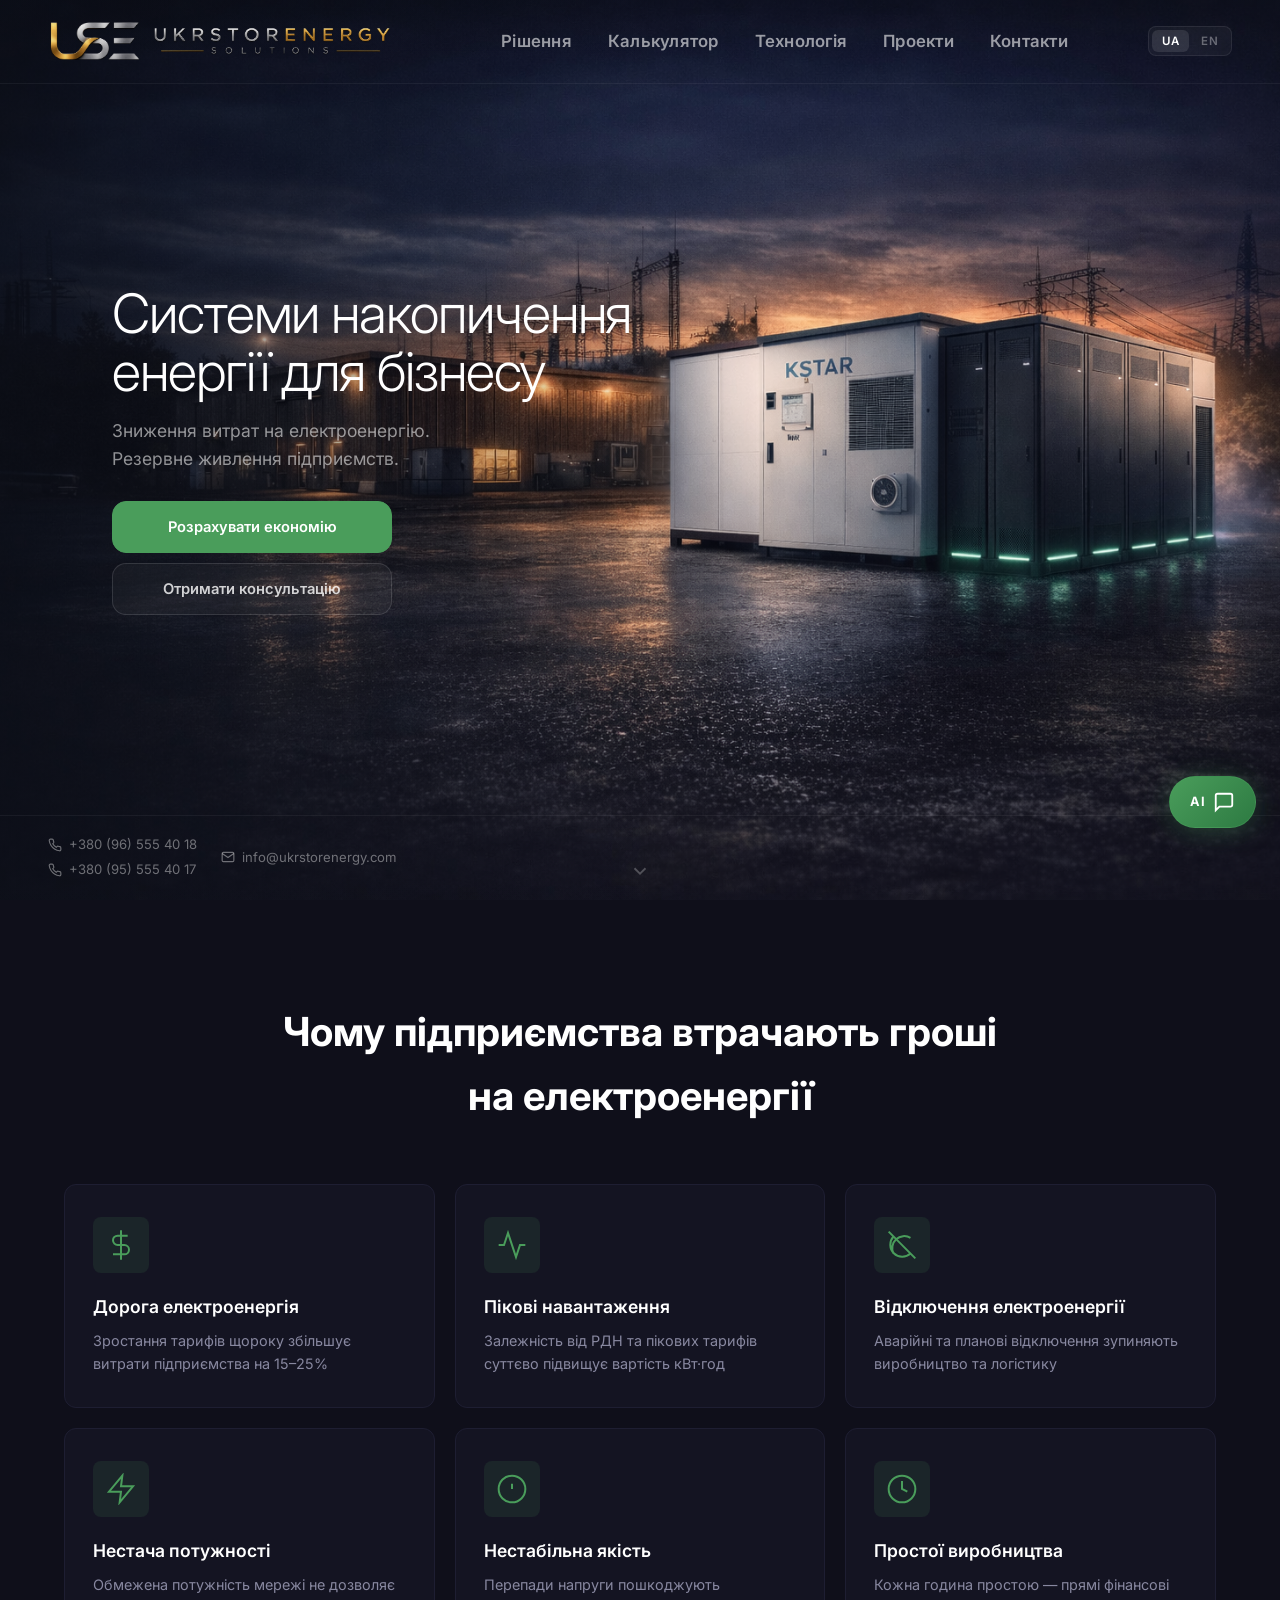
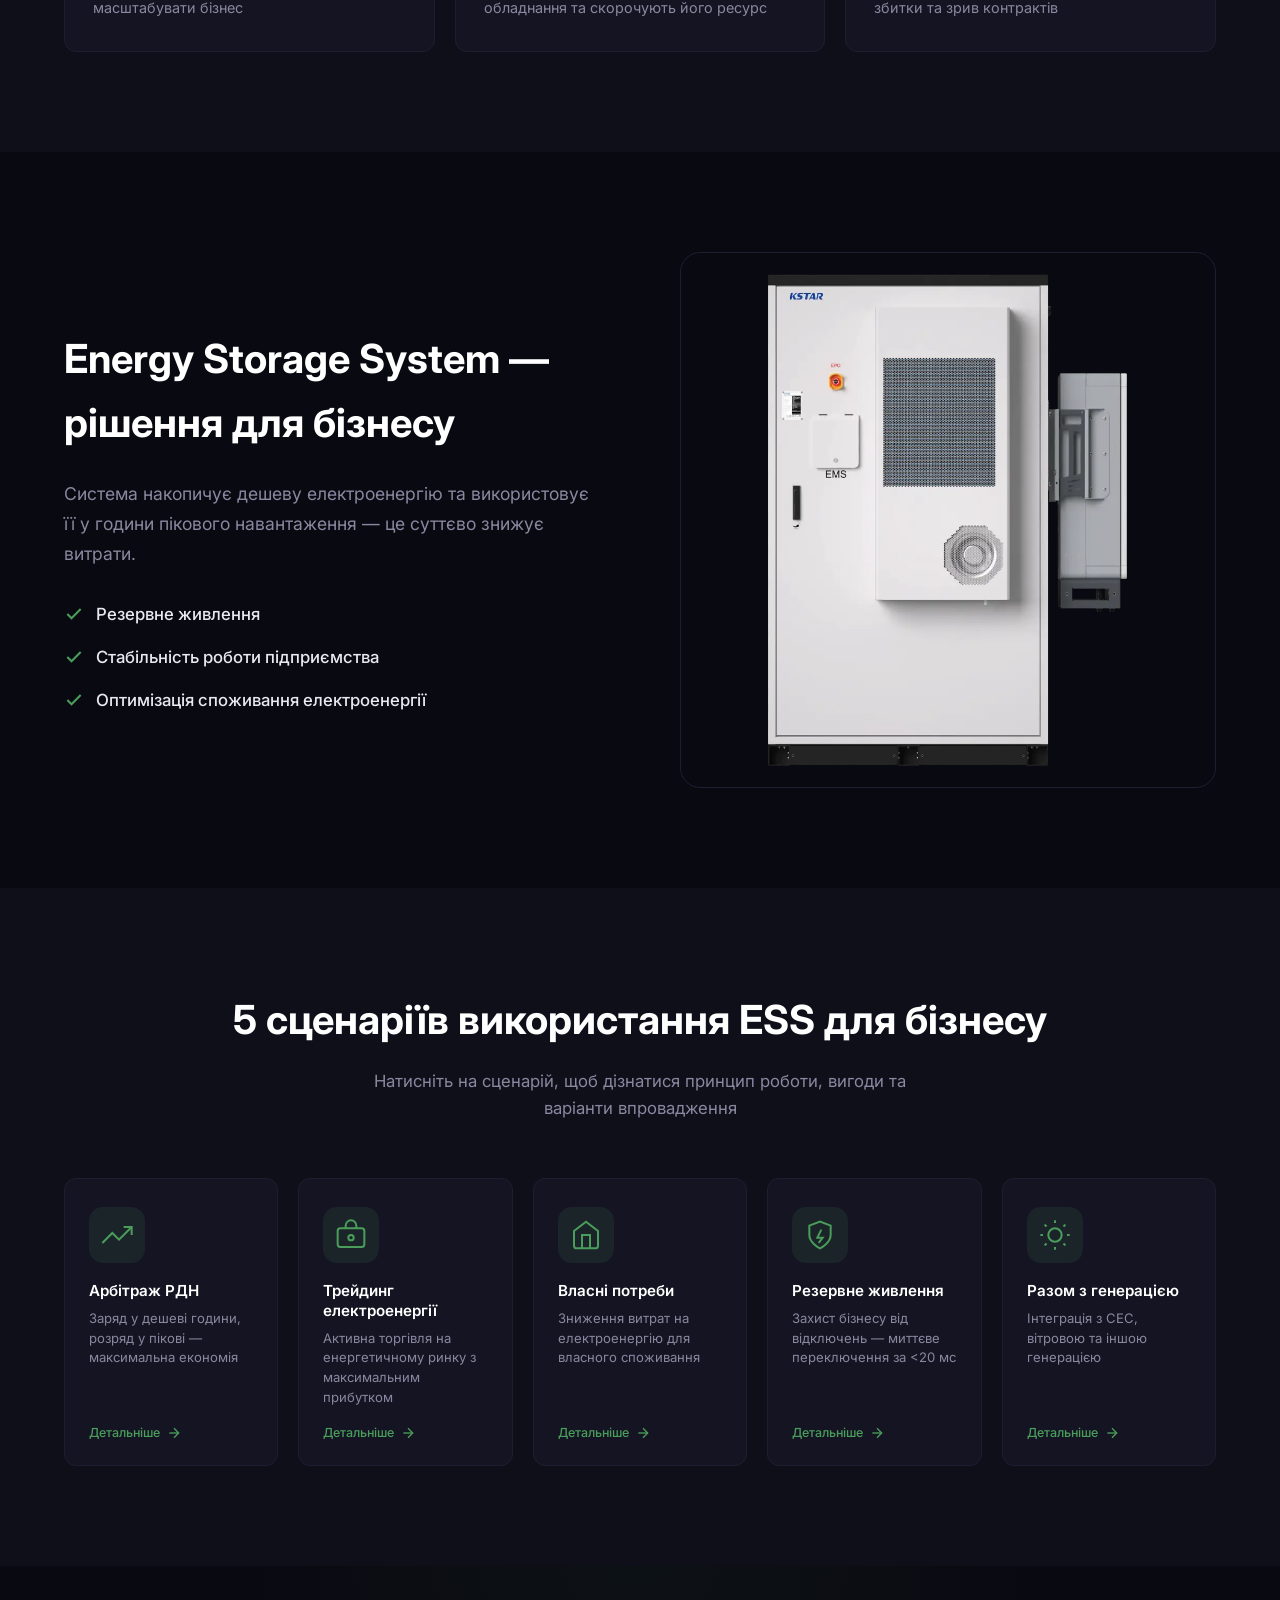
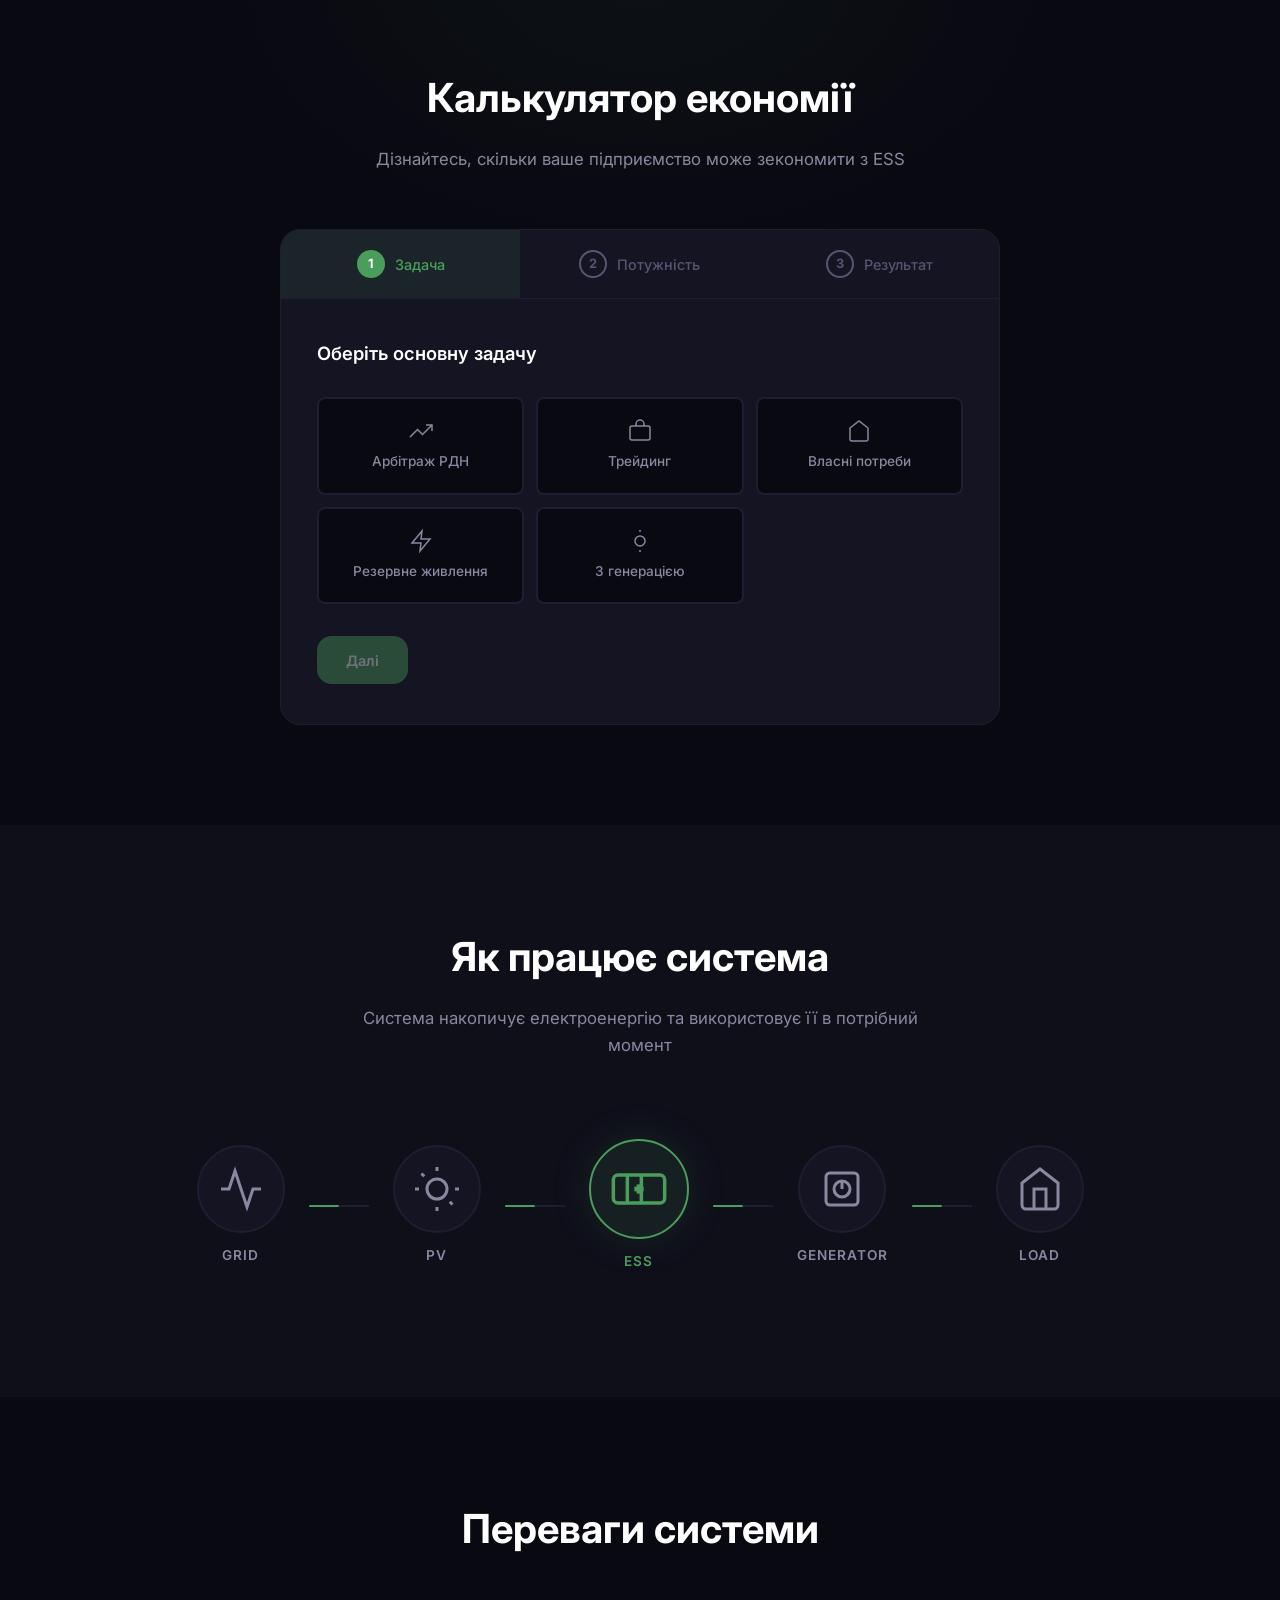
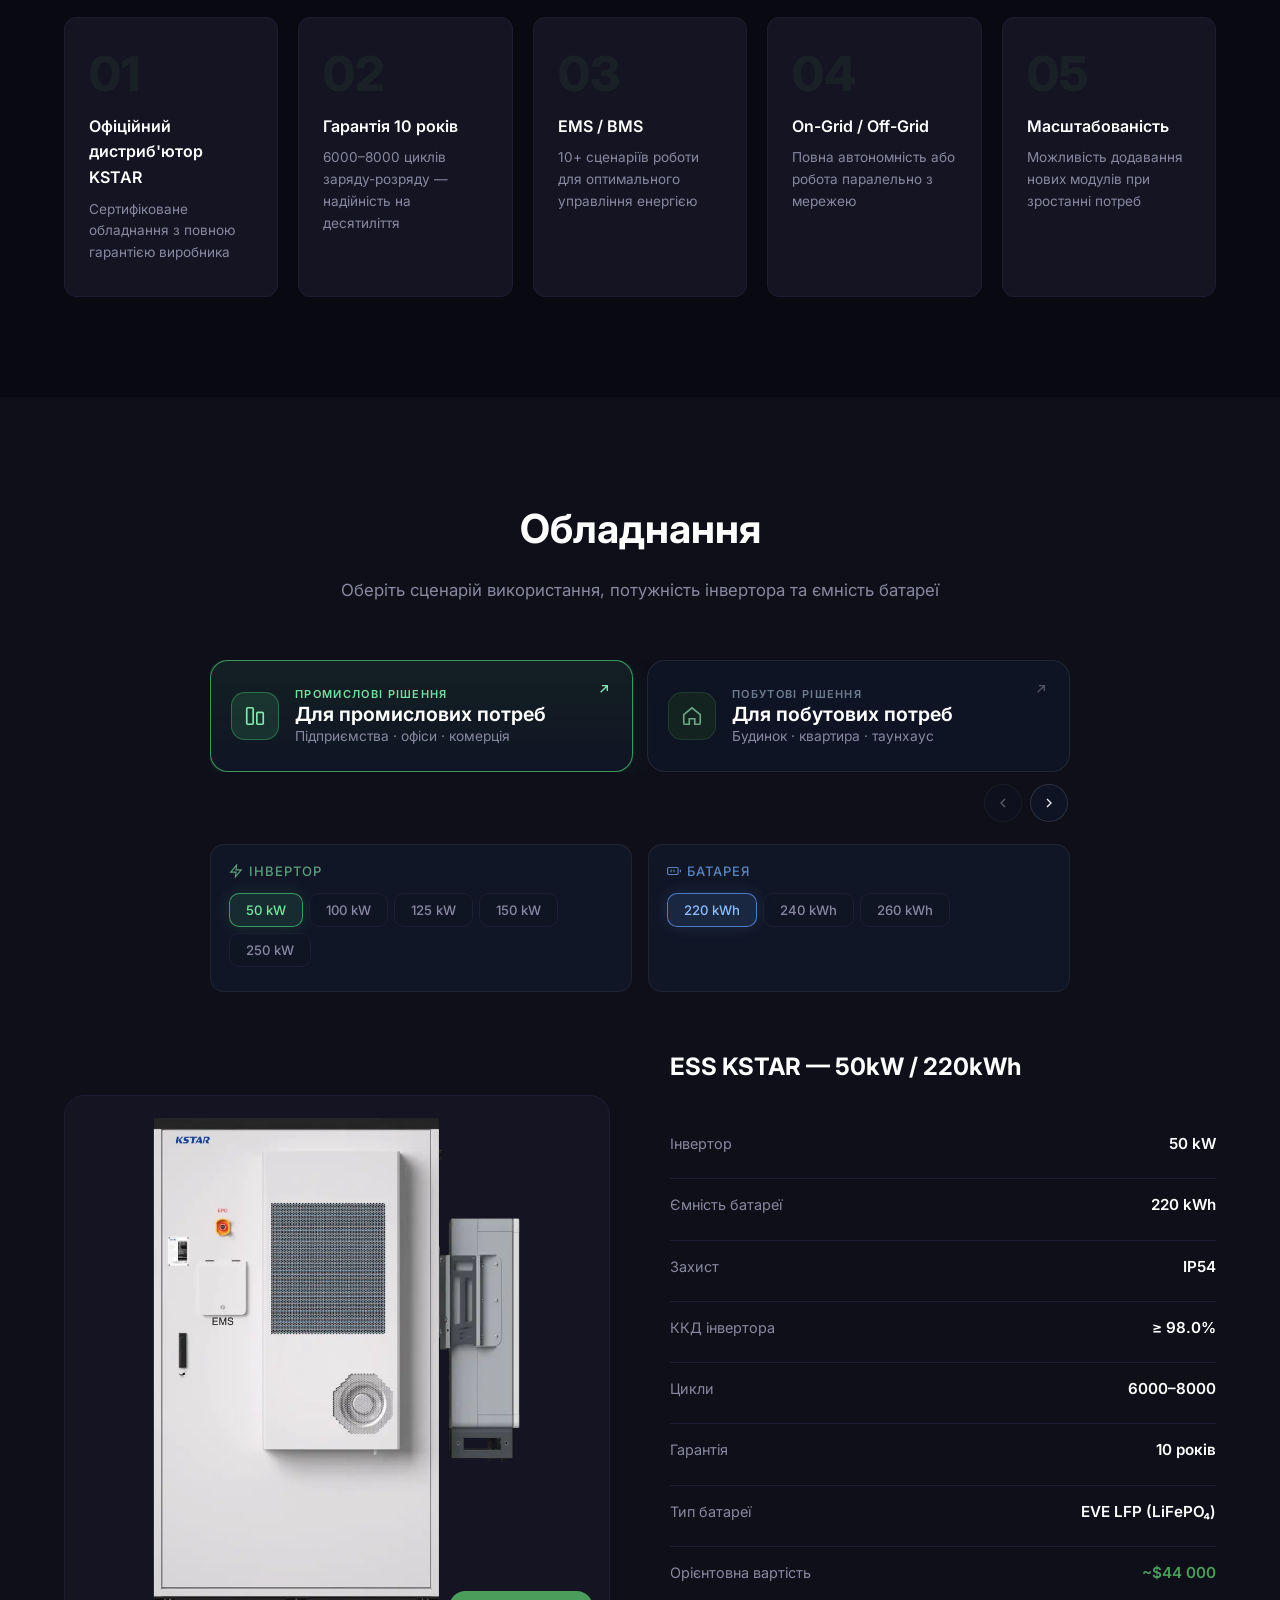
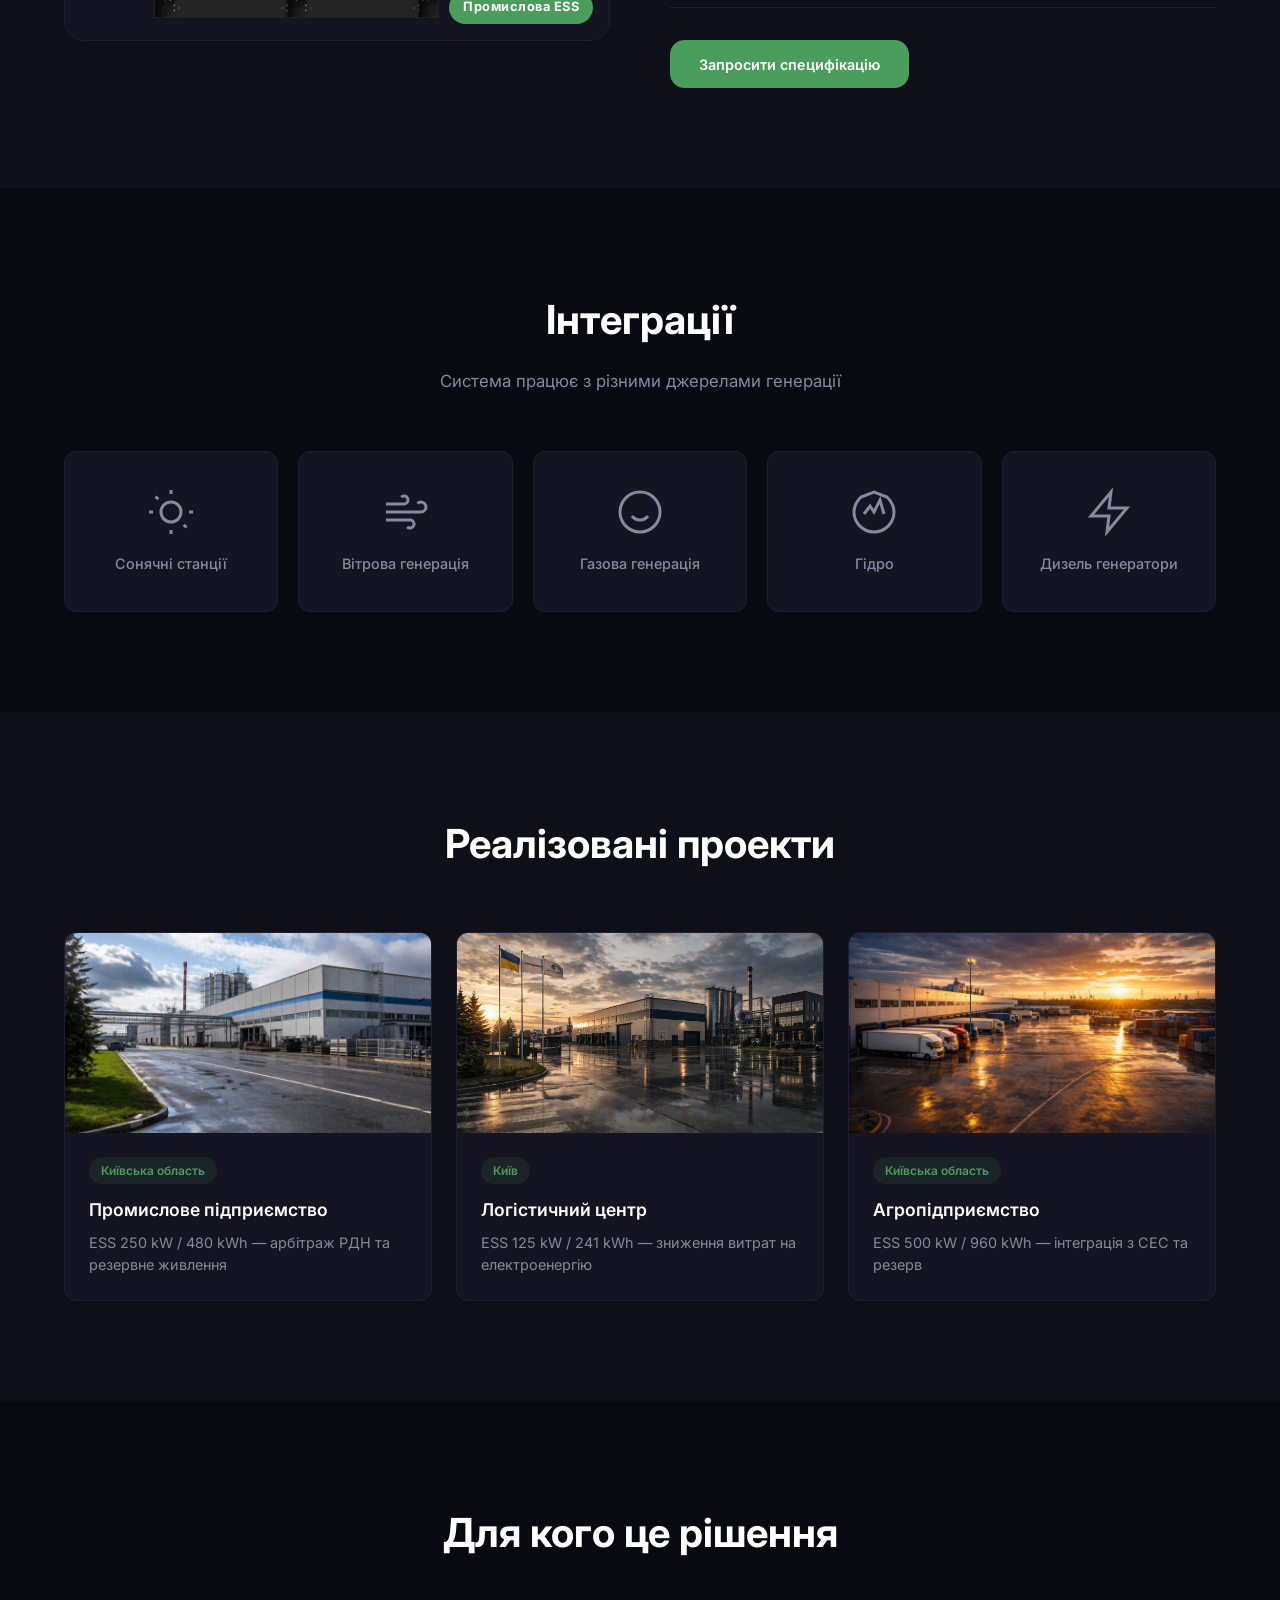
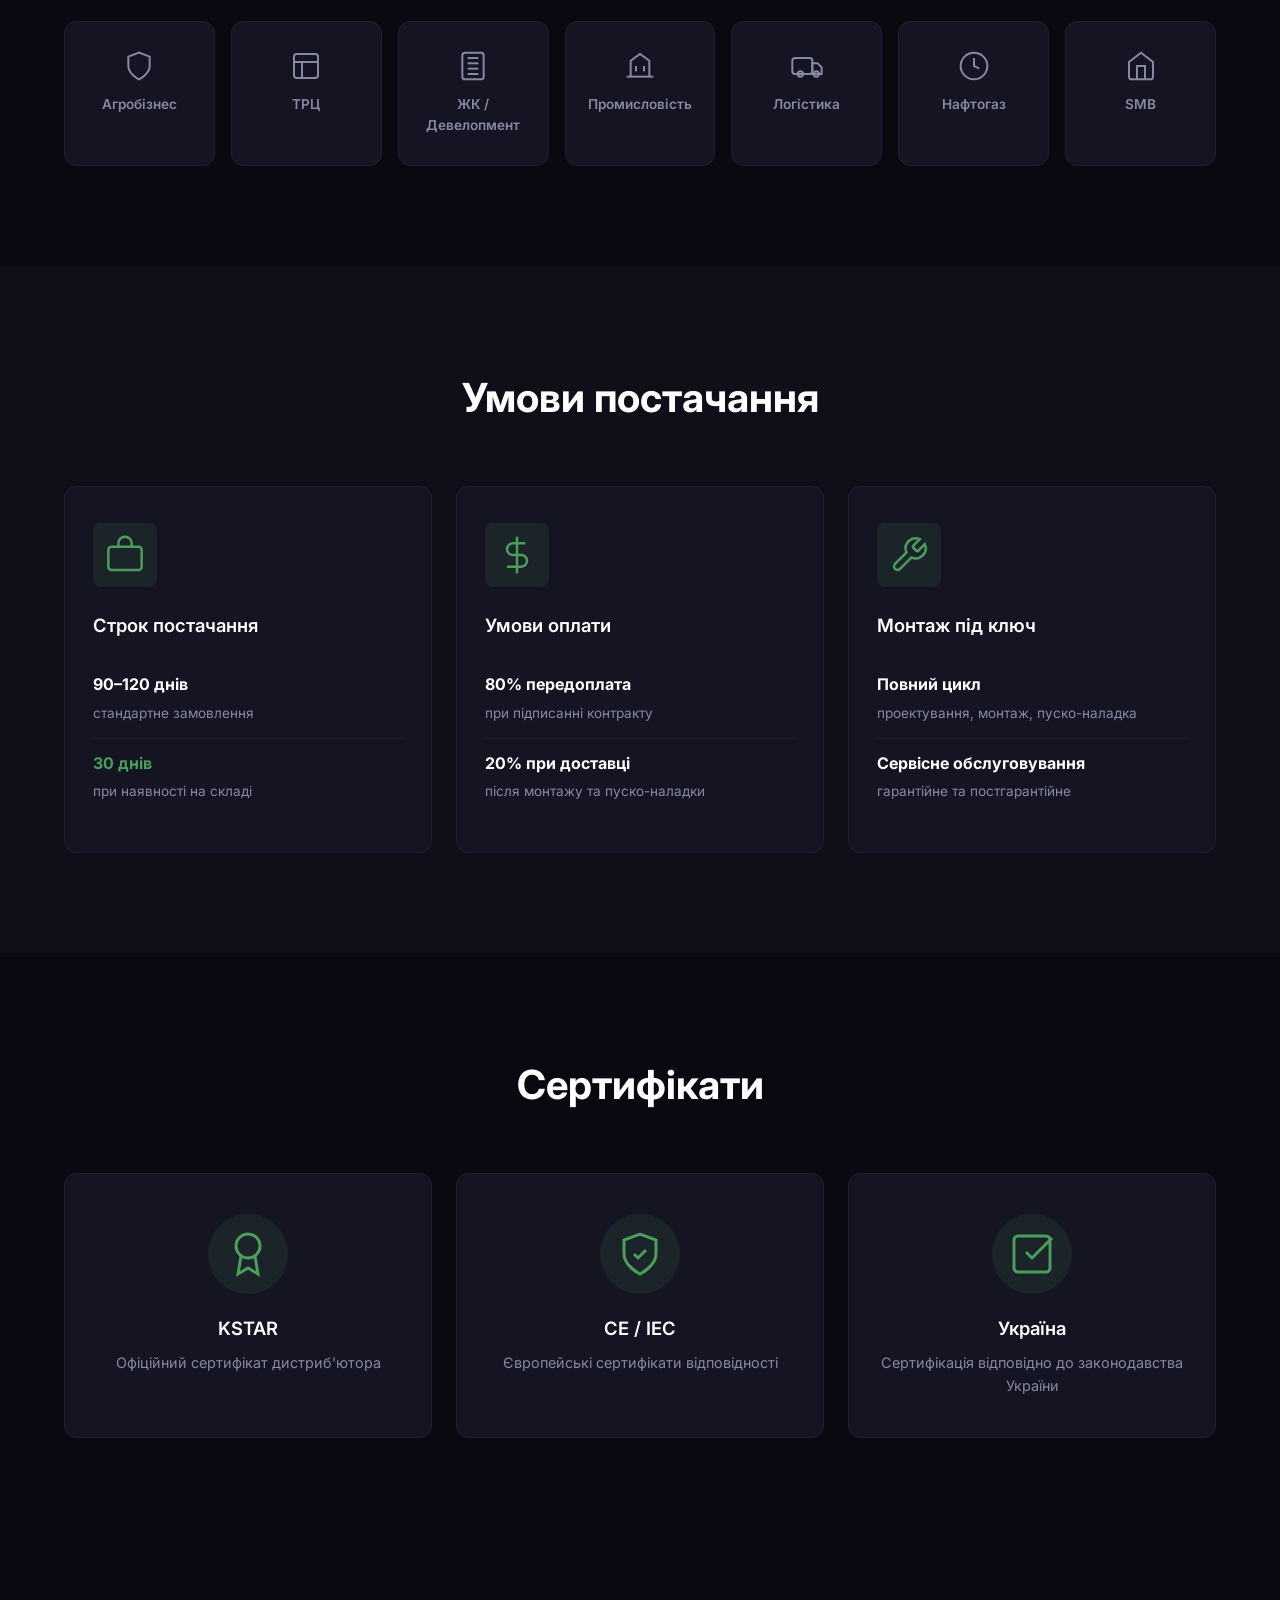
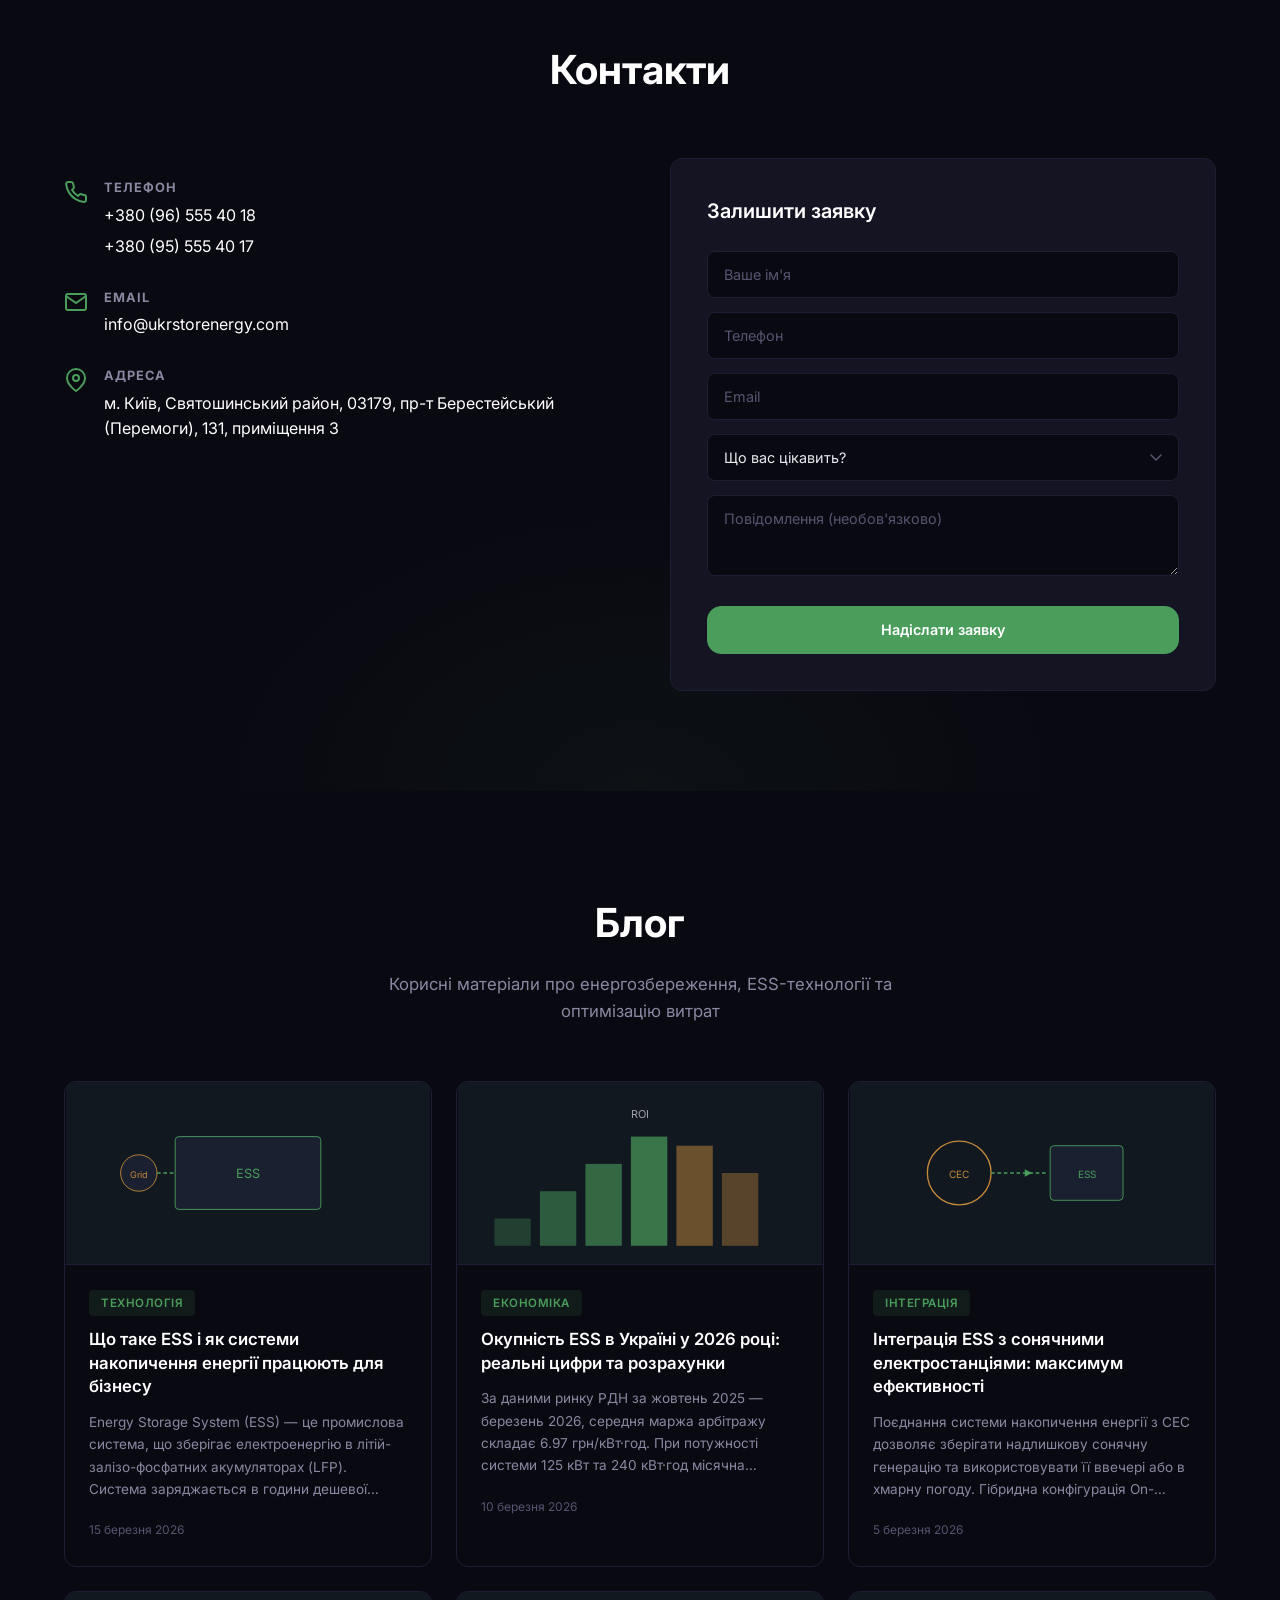
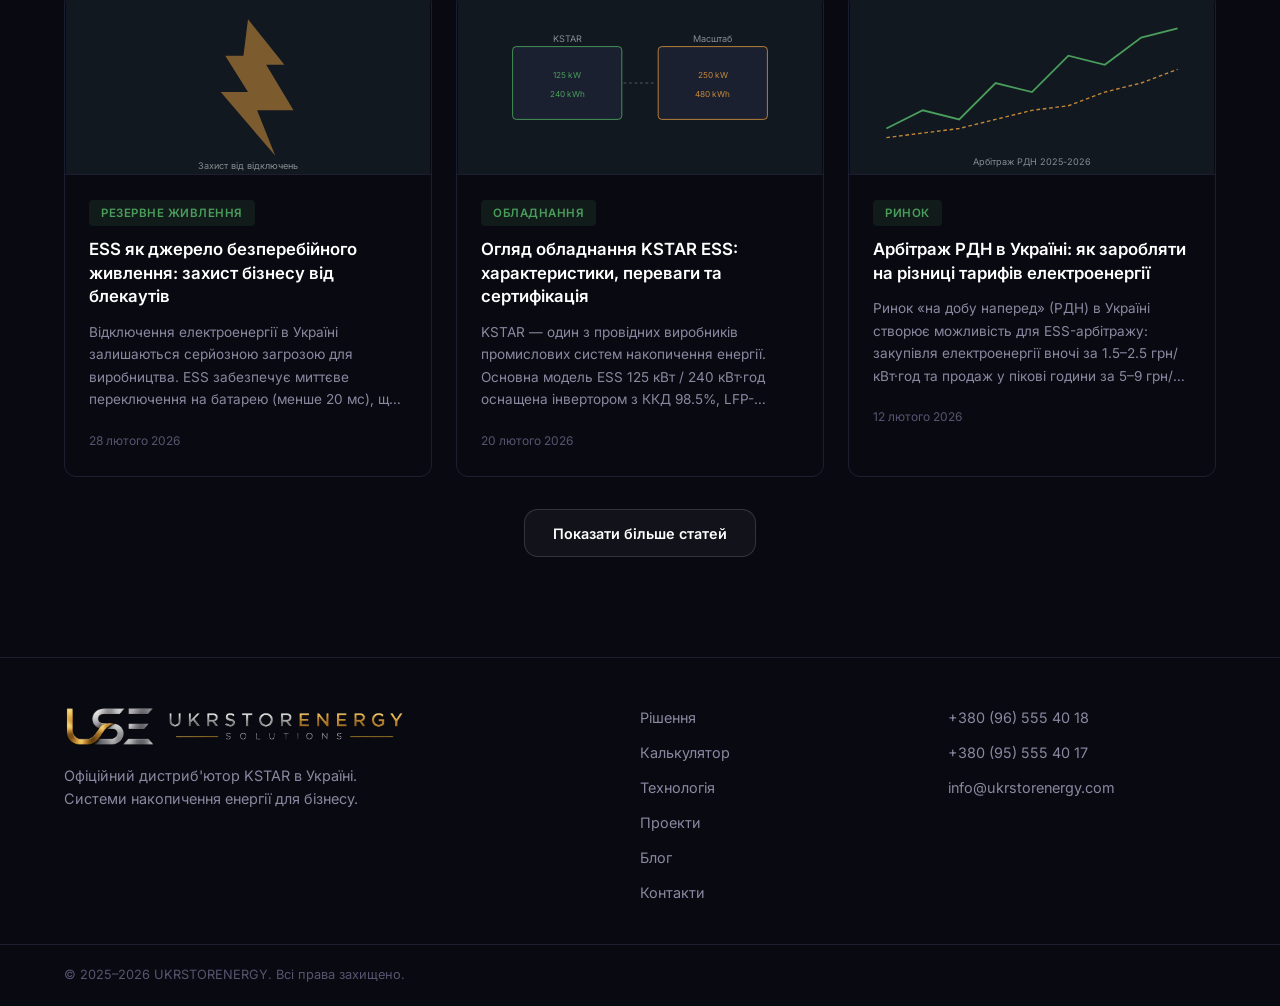
==== commit 384ca47c: "Shift the hero nav slightly right and enlarge the pre-scroll logo." ====
--- a/m.html
+++ b/m.html
@@ -46,7 +46,7 @@
     <meta http-equiv="Cache-Control" content="no-cache, no-store, must-revalidate">
     <meta http-equiv="Pragma" content="no-cache">
     <link rel="preload" as="video" href="videos/hero-mobile-v3.mp4" media="(max-width: 768px)">
-    <link rel="stylesheet" href="css/app.m8.css">
+    <link rel="stylesheet" href="css/app.m9.css">
     <style>
     @media (max-width: 768px), (max-device-width: 500px) {
         .hero, .hero-page { min-height: 0 !important; height: auto !important; }
@@ -324,7 +324,7 @@
                 <img class="logo__wordmark" src="images/ukrstorenergy-solutions-wordmark.webp" alt="" width="1601" height="210" aria-hidden="true">
             </a>
             <nav class="nav" id="nav">
-                <a href="#solutions" class="nav__link" data-i18n="navSolutions">Рішення</a>
+                <a href="#equipment" class="nav__link" data-i18n="navSolutions">Рішення</a>
                 <a href="#calculator" class="nav__link" data-i18n="navCalculator">Калькулятор</a>
                 <a href="#technology" class="nav__link" data-i18n="navTechnology">Технологія</a>
                 <a href="#projects" class="nav__link" data-i18n="navProjects">Проекти</a>
@@ -429,7 +429,7 @@
             <img class="logo__wordmark" src="images/ukrstorenergy-solutions-wordmark.webp" alt="" width="1601" height="210" aria-hidden="true">
         </a>
         <nav class="nav nav--header">
-            <a href="#solutions" class="nav__link" data-i18n="navSolutions">Рішення</a>
+            <a href="#equipment" class="nav__link" data-i18n="navSolutions">Рішення</a>
             <a href="#calculator" class="nav__link" data-i18n="navCalculator">Калькулятор</a>
             <a href="#technology" class="nav__link" data-i18n="navTechnology">Технологія</a>
             <a href="#projects" class="nav__link" data-i18n="navProjects">Проекти</a>
@@ -455,7 +455,7 @@
         <img class="logo__wordmark" src="images/ukrstorenergy-solutions-wordmark.webp" alt="" width="1601" height="210" aria-hidden="true">
     </a>
     <div class="mobile-nav__links">
-        <a href="#solutions" class="mobile-nav__link" data-i18n="navSolutions">Рішення</a>
+        <a href="#equipment" class="mobile-nav__link" data-i18n="navSolutions">Рішення</a>
         <a href="#calculator" class="mobile-nav__link" data-i18n="navCalculator">Калькулятор</a>
         <a href="#technology" class="mobile-nav__link" data-i18n="navTechnology">Технологія</a>
         <a href="#projects" class="mobile-nav__link" data-i18n="navProjects">Проекти</a>
@@ -1365,7 +1365,7 @@
             <p data-i18n="footerDesc">Офіційний дистриб'ютор KSTAR в Україні.<br>Системи накопичення енергії для бізнесу.</p>
         </div>
         <div class="footer__nav">
-            <a href="#solutions" data-i18n="navSolutions">Рішення</a>
+            <a href="#equipment" data-i18n="navSolutions">Рішення</a>
             <a href="#calculator" data-i18n="navCalculator">Калькулятор</a>
             <a href="#technology" data-i18n="navTechnology">Технологія</a>
             <a href="#projects" data-i18n="navProjects">Проекти</a>
--- a/css/app.m9.css
+++ b/css/app.m9.css
@@ -0,0 +1,3712 @@
+/* ========================================
+   UKRSTORENERGY — Dark B2B Landing
+   ======================================== */
+
+:root {
+    --bg:           #090911;
+    --bg-light:     #0f0f1a;
+    --bg-card:      #141422;
+    --bg-card-hover:#1a1a2e;
+    --border:       #1e1e32;
+    --accent:       #4a9d5b;
+    --accent-hover: #3d8a4e;
+    --accent-dim:   rgba(74, 157, 91, 0.12);
+    --text:         #e8e8f0;
+    --text-muted:   #8888a0;
+    --text-dim:     #555570;
+    --white:        #ffffff;
+    --radius:       12px;
+    --radius-sm:    8px;
+    --radius-lg:    20px;
+    --shadow:       0 4px 40px rgba(0,0,0,0.4);
+    --transition:   0.3s cubic-bezier(0.4, 0, 0.2, 1);
+    --font:         'Inter', -apple-system, BlinkMacSystemFont, sans-serif;
+}
+
+*, *::before, *::after {
+    margin: 0;
+    padding: 0;
+    box-sizing: border-box;
+}
+
+html {
+    scroll-behavior: smooth;
+    scroll-padding-top: 80px;
+    overflow-x: hidden;
+}
+
+body {
+    font-family: var(--font);
+    background: var(--bg);
+    color: var(--text);
+    line-height: 1.6;
+    -webkit-font-smoothing: antialiased;
+    overflow-x: hidden;
+}
+
+body.nav-is-open { overflow: hidden; }
+
+a {
+    color: inherit;
+    text-decoration: none;
+    transition: color var(--transition);
+}
+
+ul, ol { list-style: none; }
+img { max-width: 100%; display: block; }
+
+.container {
+    max-width: 1200px;
+    margin: 0 auto;
+    padding: 0 24px;
+}
+
+/* ========================================
+   STICKY HEADER (appears on scroll)
+   ======================================== */
+
+.header {
+    position: fixed;
+    top: 0;
+    left: 0;
+    right: 0;
+    z-index: 1000;
+    background: rgba(9, 9, 17, 0.92);
+    backdrop-filter: blur(24px);
+    -webkit-backdrop-filter: blur(24px);
+    border-bottom: 1px solid rgba(255, 255, 255, 0.04);
+    transform: translateY(-100%);
+    transition: transform var(--transition);
+}
+
+.header--visible {
+    transform: translateY(0);
+}
+
+.header__inner {
+    display: flex;
+    align-items: center;
+    height: 60px;
+}
+
+.header .nav--header {
+    display: flex;
+    flex: 1;
+    justify-content: center;
+    gap: 36px;
+    margin: 0;
+    transform: translateX(-18px);
+}
+
+.header .lang-switch {
+    flex-shrink: 0;
+}
+
+.burger--header {
+    display: none;
+}
+
+/* Mobile navigation overlay */
+.mobile-nav {
+    display: none;
+    flex-direction: column;
+    align-items: center;
+    position: fixed;
+    inset: 0;
+    z-index: 9999;
+    background: rgb(9, 9, 17);
+    padding: 0;
+    overflow-y: auto;
+    -webkit-overflow-scrolling: touch;
+}
+
+.mobile-nav--open {
+    display: flex;
+}
+
+.mobile-nav__close {
+    position: absolute;
+    top: 18px;
+    right: 18px;
+    width: 44px;
+    height: 44px;
+    display: flex;
+    align-items: center;
+    justify-content: center;
+    background: rgba(255, 255, 255, 0.06);
+    border: 1px solid rgba(255, 255, 255, 0.1);
+    border-radius: 12px;
+    color: rgba(255, 255, 255, 0.7);
+    cursor: pointer;
+    transition: background var(--transition), color var(--transition);
+    z-index: 1;
+}
+
+.mobile-nav__close:hover,
+.mobile-nav__close:active {
+    background: rgba(255, 255, 255, 0.12);
+    color: var(--white);
+}
+
+.mobile-nav__logo {
+    margin-top: 72px;
+    justify-content: center;
+    --logo-mark-max: 96px;
+    --logo-word-max: 248px;
+    --logo-gap: 10px;
+}
+
+.mobile-nav__links {
+    display: flex;
+    flex-direction: column;
+    align-items: center;
+    width: 100%;
+    margin-top: 36px;
+    padding: 0 24px;
+}
+
+.mobile-nav__link {
+    font-size: 1.1rem;
+    font-weight: 500;
+    color: rgba(255, 255, 255, 0.65);
+    padding: 16px 0;
+    border-bottom: 1px solid rgba(255, 255, 255, 0.06);
+    width: 100%;
+    max-width: 280px;
+    text-align: center;
+    letter-spacing: 0.03em;
+    text-decoration: none;
+    transition: color var(--transition);
+}
+
+.mobile-nav__link:last-child {
+    border-bottom: none;
+}
+
+.mobile-nav__link:hover,
+.mobile-nav__link:active {
+    color: var(--accent);
+}
+
+.mobile-nav__lang {
+    margin-top: 32px;
+}
+
+.mobile-nav__contact {
+    margin-top: auto;
+    padding: 24px 0 36px;
+    display: flex;
+    flex-direction: column;
+    gap: 8px;
+}
+
+.mobile-nav__contact a {
+    color: rgba(255, 255, 255, 0.5);
+    font-size: 0.85rem;
+    text-decoration: none;
+    letter-spacing: 0.02em;
+    transition: color var(--transition);
+}
+
+.mobile-nav__contact a:hover {
+    color: var(--accent);
+}
+
+.logo {
+    --logo-mark-max: 82px;
+    --logo-word-max: 210px;
+    --logo-gap: 8px;
+    display: flex;
+    align-items: center;
+    gap: var(--logo-gap);
+    flex-shrink: 0;
+    text-decoration: none;
+    line-height: 0;
+    white-space: nowrap;
+    flex-wrap: nowrap;
+}
+
+.logo img {
+    display: block;
+    width: auto;
+    height: auto;
+    object-fit: contain;
+}
+
+.logo__mark {
+    max-width: var(--logo-mark-max);
+    flex-shrink: 0;
+}
+
+.logo__wordmark {
+    max-width: var(--logo-word-max);
+    flex-shrink: 0;
+}
+
+.footer .logo {
+    --logo-mark-max: 92px;
+    --logo-word-max: 240px;
+    --logo-gap: 10px;
+}
+
+.nav {
+    display: flex;
+    gap: 36px;
+}
+
+.nav__link {
+    font-size: 1.05rem;
+    font-weight: 600;
+    color: rgba(255, 255, 255, 0.58);
+    position: relative;
+    transition: color var(--transition);
+    letter-spacing: 0.015em;
+    white-space: nowrap;
+}
+
+.nav__link:hover,
+.nav__link--active {
+    color: var(--white);
+}
+
+.nav__link::after {
+    content: '';
+    position: absolute;
+    bottom: -6px;
+    left: 0;
+    width: 0;
+    height: 1.5px;
+    background: var(--accent);
+    transition: width var(--transition);
+}
+
+.nav__link:hover::after {
+    width: 100%;
+}
+
+.burger {
+    display: none;
+    flex-direction: column;
+    gap: 5px;
+    background: none;
+    border: none;
+    cursor: pointer;
+    padding: 4px;
+    margin-left: auto;
+}
+
+.burger span {
+    width: 22px;
+    height: 1.5px;
+    background: var(--white);
+    border-radius: 2px;
+    transition: var(--transition);
+}
+
+/* ========================================
+   BUTTONS — unified design system
+   ======================================== */
+
+.btn {
+    display: inline-flex;
+    align-items: center;
+    justify-content: center;
+    gap: 8px;
+    height: 48px;
+    padding: 0 28px;
+    border-radius: 14px;
+    font-family: var(--font);
+    font-size: 0.9rem;
+    font-weight: 600;
+    cursor: pointer;
+    border: 1.5px solid transparent;
+    transition: background var(--transition), border-color var(--transition), box-shadow var(--transition), color var(--transition);
+    white-space: nowrap;
+}
+
+.btn--primary {
+    background: var(--accent);
+    color: var(--white);
+    border-color: var(--accent);
+}
+
+.btn--primary:hover {
+    background: var(--accent-hover);
+    border-color: var(--accent-hover);
+    box-shadow: 0 4px 20px rgba(74, 157, 91, 0.18);
+}
+
+.btn--outline {
+    background: rgba(255, 255, 255, 0.04);
+    color: var(--white);
+    border-color: rgba(255, 255, 255, 0.14);
+}
+
+.btn--outline:hover {
+    background: rgba(255, 255, 255, 0.08);
+    border-color: rgba(255, 255, 255, 0.28);
+}
+
+.btn--lg {
+    height: 52px;
+    padding: 0 32px;
+    font-size: 0.95rem;
+}
+
+.btn--full { width: 100%; }
+
+/* ========================================
+   HERO
+   ======================================== */
+
+.hero-page {
+    --hero-pad-x: clamp(1.25rem, 4.2vw, 3rem);
+}
+
+.hero {
+    position: relative;
+    display: flex;
+    flex-direction: column;
+    width: 100%;
+    overflow: hidden;
+    min-height: 100vh;
+    background: #0a0e16;
+}
+
+/* Background image */
+.hero__bg {
+    position: absolute;
+    inset: 0;
+    z-index: 0;
+    width: 100%;
+    height: 100%;
+    overflow: hidden;
+}
+
+.hero__bg img,
+.hero__bg video {
+    position: absolute;
+    inset: 0;
+    display: block;
+    width: 100%;
+    height: 100%;
+    object-fit: cover;
+    object-position: center center;
+}
+
+.hero__video--mobile,
+.hero__video-mask {
+    display: none !important;
+}
+
+.hero__video-mask {
+    z-index: 4;
+    pointer-events: none;
+}
+
+.hero__video::-webkit-media-controls,
+.hero__video::-webkit-media-controls-enclosure,
+.hero__video::-webkit-media-controls-panel,
+.hero__video::-webkit-media-controls-start-playback-button,
+.hero__video::-webkit-media-controls-overlay-play-button,
+.hero__video::-webkit-media-controls-play-button {
+    display: none !important;
+    -webkit-appearance: none;
+    opacity: 0;
+    pointer-events: none;
+    width: 0;
+    height: 0;
+}
+
+@media (prefers-reduced-motion: reduce) {
+    .hero__bg video {
+        display: none;
+    }
+}
+
+/* Overlays for text readability */
+.hero__overlay {
+    position: absolute;
+    inset: 0;
+    z-index: 2;
+    pointer-events: none;
+}
+
+.hero__overlay--left {
+    background: linear-gradient(
+        90deg,
+        rgba(10, 14, 22, 0.60) 0%,
+        rgba(10, 14, 22, 0.28) 28%,
+        transparent 52%
+    );
+}
+
+.hero__overlay--top {
+    background: linear-gradient(
+        180deg,
+        rgba(10, 14, 22, 0.3) 0%,
+        transparent 60px
+    );
+}
+
+/* Kept subtle — strong bottom fade read as an empty “strip” over the photo */
+.hero__overlay--bottom {
+    background: linear-gradient(
+        0deg,
+        rgba(10, 14, 22, 0.05) 0%,
+        transparent 30px
+    );
+}
+
+/* Nav inside hero */
+.hero-nav {
+    position: relative;
+    z-index: 2;
+    flex-shrink: 0;
+    display: flex;
+    align-items: center;
+    gap: 28px;
+    padding: 20px var(--hero-pad-x, clamp(1.25rem, 4.2vw, 3rem));
+    border-bottom: 1px solid rgba(255, 255, 255, 0.05);
+}
+
+.hero-nav .nav {
+    display: flex;
+    flex: 1;
+    justify-content: center;
+    gap: 36px;
+    margin-left: 0;
+    transform: translateX(14px);
+}
+
+.hero-nav .logo {
+    --logo-mark-max: 94px;
+    --logo-word-max: 242px;
+    --logo-gap: 9px;
+}
+
+.hero-nav .lang-switch {
+    flex-shrink: 0;
+}
+
+/* Language switcher */
+.lang-switch {
+    display: flex;
+    gap: 2px;
+    background: rgba(255, 255, 255, 0.04);
+    border: 1px solid rgba(255, 255, 255, 0.08);
+    border-radius: 8px;
+    padding: 3px;
+}
+
+.lang-switch__btn {
+    padding: 4px 10px;
+    font-family: var(--font);
+    font-size: 0.72rem;
+    font-weight: 600;
+    letter-spacing: 0.5px;
+    background: transparent;
+    color: rgba(255, 255, 255, 0.35);
+    border: none;
+    border-radius: 6px;
+    cursor: pointer;
+    transition: all var(--transition);
+}
+
+.lang-switch__btn:hover {
+    color: rgba(255, 255, 255, 0.7);
+}
+
+.lang-switch__btn--active {
+    background: rgba(255, 255, 255, 0.1);
+    color: var(--white);
+}
+
+/* Hero body */
+.hero__body {
+    position: relative;
+    z-index: 2;
+    flex: 1 1 auto;
+    display: flex;
+    align-items: center;
+    align-self: stretch;
+    min-height: 0;
+    padding: clamp(1.5rem, 3vw, 2.75rem) var(--hero-pad-x, clamp(1.25rem, 4.2vw, 3rem));
+    box-sizing: border-box;
+}
+
+.hero__title {
+    font-size: clamp(2.2rem, 4.5vw, 3.4rem);
+    font-weight: 300;
+    line-height: 1.08;
+    letter-spacing: -0.02em;
+    color: var(--white);
+    margin-bottom: 16px;
+}
+
+.hero__subtitle {
+    font-size: clamp(0.92rem, 1.4vw, 1.1rem);
+    line-height: 1.6;
+    color: rgba(255, 255, 255, 0.55);
+    margin-bottom: 28px;
+}
+
+.hero__actions {
+    display: flex;
+    flex-direction: column;
+    gap: 10px;
+    max-width: 280px;
+}
+
+.hero__actions .btn {
+    width: 100%;
+    height: 52px;
+    border-radius: 14px;
+    font-size: 0.92rem;
+}
+
+.btn--accent {
+    background: var(--accent);
+    color: var(--white);
+    border-color: var(--accent);
+}
+
+.btn--accent:hover {
+    background: var(--accent-hover);
+    border-color: var(--accent-hover);
+    box-shadow: 0 4px 20px rgba(74, 157, 91, 0.18);
+}
+
+.btn--ghost {
+    background: rgba(255, 255, 255, 0.04);
+    color: rgba(255, 255, 255, 0.8);
+    border-color: rgba(255, 255, 255, 0.12);
+}
+
+.btn--ghost:hover {
+    background: rgba(255, 255, 255, 0.08);
+    border-color: rgba(255, 255, 255, 0.25);
+    color: var(--white);
+}
+
+.hero__text {
+    max-width: min(520px, 100%);
+    width: 100%;
+    margin-left: 4rem;
+}
+
+/* Bottom contacts */
+.hero__bottom {
+    position: relative;
+    z-index: 2;
+    flex-shrink: 0;
+    display: flex;
+    align-items: center;
+    gap: 24px;
+    padding: 18px var(--hero-pad-x, clamp(1.25rem, 4.2vw, 3rem)) 20px;
+    margin-top: auto;
+    border-top: 1px solid rgba(255, 255, 255, 0.05);
+}
+
+.hero__phones {
+    display: flex;
+    flex-direction: column;
+    gap: 4px;
+}
+
+.hero__contact {
+    display: flex;
+    align-items: center;
+    gap: 7px;
+    font-size: 0.82rem;
+    color: rgba(255, 255, 255, 0.4);
+    transition: color var(--transition);
+}
+
+.hero__contact:hover {
+    color: var(--white);
+}
+
+/* Scroll arrow inside hero */
+.hero-page__scroll {
+    position: absolute;
+    bottom: 18px;
+    left: 50%;
+    transform: translateX(-50%);
+    z-index: 3;
+    display: flex;
+    justify-content: center;
+    color: rgba(255, 255, 255, 0.25);
+    animation: bounce 2.5s ease infinite;
+    text-decoration: none;
+}
+
+.hero-page__scroll:hover {
+    color: rgba(255, 255, 255, 0.5);
+}
+
+@keyframes bounce {
+    0%, 100% { transform: translateY(0); }
+    50% { transform: translateY(6px); }
+}
+
+/* ========================================
+   SECTIONS COMMON
+   ======================================== */
+
+.section {
+    padding: 100px 0;
+}
+
+.section__title {
+    font-size: clamp(1.75rem, 3.5vw, 2.5rem);
+    font-weight: 700;
+    text-align: center;
+    margin-bottom: 16px;
+    color: var(--white);
+}
+
+.section__title--left { text-align: left; }
+
+.section__subtitle {
+    text-align: center;
+    color: var(--text-muted);
+    font-size: 1.05rem;
+    max-width: 600px;
+    margin: 0 auto 56px;
+}
+
+/* ========================================
+   2. PAIN
+   ======================================== */
+
+.pain { background: var(--bg-light); }
+
+.pain__grid {
+    display: grid;
+    grid-template-columns: repeat(3, 1fr);
+    gap: 20px;
+    margin-top: 56px;
+}
+
+.pain__card {
+    background: var(--bg-card);
+    border: 1px solid var(--border);
+    border-radius: var(--radius);
+    padding: 32px 28px;
+    transition: all var(--transition);
+}
+
+.pain__card:hover {
+    border-color: rgba(74, 157, 91, 0.3);
+    background: var(--bg-card-hover);
+    transform: translateY(-4px);
+}
+
+.pain__icon {
+    width: 56px;
+    height: 56px;
+    display: flex;
+    align-items: center;
+    justify-content: center;
+    background: var(--accent-dim);
+    border-radius: var(--radius-sm);
+    margin-bottom: 20px;
+    color: var(--accent);
+}
+
+.pain__card h3 {
+    font-size: 1.1rem;
+    font-weight: 600;
+    margin-bottom: 8px;
+    color: var(--white);
+}
+
+.pain__card p {
+    font-size: 0.9rem;
+    color: var(--text-muted);
+    line-height: 1.6;
+}
+
+/* ========================================
+   3. SOLUTION
+   ======================================== */
+
+.solution__inner {
+    display: grid;
+    grid-template-columns: 1fr 1fr;
+    gap: 80px;
+    align-items: center;
+}
+
+.solution__desc {
+    font-size: 1.1rem;
+    color: var(--text-muted);
+    margin: 24px 0 32px;
+    line-height: 1.7;
+}
+
+.solution__list {
+    display: flex;
+    flex-direction: column;
+    gap: 16px;
+}
+
+.solution__list li {
+    display: flex;
+    align-items: center;
+    gap: 12px;
+    font-size: 1.05rem;
+    font-weight: 500;
+    color: var(--text);
+}
+
+.solution__visual {
+    display: flex;
+    justify-content: center;
+    align-items: stretch;
+}
+
+.solution__image {
+    width: 100%;
+    min-height: 320px;
+    border-radius: var(--radius-lg);
+    overflow: hidden;
+    border: 1px solid var(--border);
+}
+
+.solution__image img {
+    width: 100%;
+    height: 100%;
+    object-fit: cover;
+    object-position: center;
+    display: block;
+}
+
+.ess-box {
+    position: relative;
+    width: 280px;
+    height: 280px;
+    display: flex;
+    flex-direction: column;
+    align-items: center;
+    justify-content: center;
+    gap: 16px;
+    background: var(--bg-card);
+    border: 1px solid var(--border);
+    border-radius: var(--radius-lg);
+    transition: all var(--transition);
+}
+
+.ess-box:hover {
+    border-color: var(--accent);
+}
+
+.ess-box__glow {
+    position: absolute;
+    inset: -40px;
+    background: radial-gradient(circle, rgba(74, 157, 91, 0.08) 0%, transparent 70%);
+    pointer-events: none;
+}
+
+.ess-box span {
+    font-size: 1rem;
+    font-weight: 600;
+    color: var(--accent);
+    letter-spacing: 1px;
+}
+
+/* ========================================
+   4. USE CASES
+   ======================================== */
+
+.usecases { background: var(--bg-light); }
+
+.usecases__grid {
+    display: grid;
+    grid-template-columns: repeat(5, 1fr);
+    gap: 20px;
+    margin-top: 56px;
+}
+
+.usecase {
+    display: flex;
+    flex-direction: column;
+    background: var(--bg-card);
+    border: 1px solid var(--border);
+    border-radius: var(--radius);
+    padding: 28px 24px 22px;
+    text-decoration: none;
+    color: inherit;
+    cursor: pointer;
+    position: relative;
+    overflow: hidden;
+    transition: border-color var(--transition), transform var(--transition), box-shadow var(--transition);
+}
+
+.usecase::before {
+    content: '';
+    position: absolute;
+    top: 0;
+    left: 0;
+    right: 0;
+    height: 2px;
+    background: linear-gradient(90deg, transparent, var(--accent), transparent);
+    opacity: 0;
+    transition: opacity var(--transition);
+}
+
+.usecase:hover {
+    border-color: rgba(74, 157, 91, 0.35);
+    transform: translateY(-6px);
+    box-shadow: 0 12px 40px rgba(74, 157, 91, 0.1), 0 4px 16px rgba(0, 0, 0, 0.3);
+}
+
+.usecase:hover::before { opacity: 1; }
+
+.usecase__icon {
+    width: 56px;
+    height: 56px;
+    display: flex;
+    align-items: center;
+    justify-content: center;
+    margin-bottom: 18px;
+    background: var(--accent-dim);
+    border-radius: 14px;
+    color: var(--accent);
+    transition: background var(--transition), box-shadow var(--transition);
+}
+
+.usecase:hover .usecase__icon {
+    background: rgba(74, 157, 91, 0.18);
+    box-shadow: 0 0 20px rgba(74, 157, 91, 0.15);
+}
+
+.usecase__body { flex: 1; }
+
+.usecase h3 {
+    font-size: 0.95rem;
+    font-weight: 600;
+    margin-bottom: 8px;
+    color: var(--white);
+    line-height: 1.3;
+}
+
+.usecase p {
+    font-size: 0.82rem;
+    color: var(--text-muted);
+    line-height: 1.5;
+}
+
+.usecase__cta {
+    display: inline-flex;
+    align-items: center;
+    gap: 6px;
+    margin-top: 16px;
+    font-size: 0.78rem;
+    font-weight: 500;
+    color: var(--accent);
+    transition: gap var(--transition), color var(--transition);
+}
+
+.usecase__cta svg { transition: transform var(--transition); }
+
+.usecase:hover .usecase__cta { gap: 10px; }
+.usecase:hover .usecase__cta svg { transform: translateX(2px); }
+
+/* ========================================
+   5. CALCULATOR
+   ======================================== */
+
+.calculator {
+    background:
+        radial-gradient(ellipse 50% 50% at 50% 0%, rgba(74, 157, 91, 0.06) 0%, transparent 70%),
+        var(--bg);
+}
+
+.calc {
+    max-width: 720px;
+    margin: 0 auto;
+    background: var(--bg-card);
+    border: 1px solid var(--border);
+    border-radius: var(--radius-lg);
+    overflow: hidden;
+}
+
+.calc__steps {
+    display: flex;
+    border-bottom: 1px solid var(--border);
+}
+
+.calc__step {
+    flex: 1;
+    display: flex;
+    align-items: center;
+    justify-content: center;
+    gap: 10px;
+    padding: 20px;
+    font-size: 0.9rem;
+    font-weight: 500;
+    color: var(--text-dim);
+    transition: all var(--transition);
+}
+
+.calc__step--active {
+    color: var(--accent);
+    background: var(--accent-dim);
+}
+
+.calc__step--done {
+    color: var(--accent);
+}
+
+.calc__step-num {
+    width: 28px;
+    height: 28px;
+    display: flex;
+    align-items: center;
+    justify-content: center;
+    border-radius: 50%;
+    border: 2px solid currentColor;
+    font-size: 0.8rem;
+    font-weight: 700;
+}
+
+.calc__step--active .calc__step-num {
+    background: var(--accent);
+    border-color: var(--accent);
+    color: var(--white);
+}
+
+.calc__body {
+    padding: 40px 36px;
+}
+
+.calc__panel {
+    display: none;
+}
+
+.calc__panel--active {
+    display: block;
+    animation: fadeIn 0.3s ease;
+}
+
+@keyframes fadeIn {
+    from { opacity: 0; transform: translateY(10px); }
+    to { opacity: 1; transform: translateY(0); }
+}
+
+.calc__panel h3 {
+    font-size: 1.15rem;
+    font-weight: 600;
+    margin-bottom: 28px;
+    color: var(--white);
+}
+
+.calc__options {
+    display: grid;
+    grid-template-columns: repeat(3, 1fr);
+    gap: 12px;
+    margin-bottom: 32px;
+}
+
+.calc__options--power {
+    grid-template-columns: repeat(5, 1fr);
+}
+
+.calc__option input { display: none; }
+
+.calc__option-box {
+    display: flex;
+    flex-direction: column;
+    align-items: center;
+    justify-content: center;
+    gap: 8px;
+    padding: 20px 12px;
+    background: var(--bg);
+    border: 2px solid var(--border);
+    border-radius: var(--radius-sm);
+    cursor: pointer;
+    transition: all var(--transition);
+    font-size: 0.85rem;
+    font-weight: 500;
+    color: var(--text-muted);
+    text-align: center;
+}
+
+.calc__option-box:hover {
+    border-color: var(--text-dim);
+    color: var(--white);
+}
+
+.calc__option input:checked + .calc__option-box {
+    border-color: var(--accent);
+    color: var(--accent);
+    background: var(--accent-dim);
+}
+
+.calc__option-box--power strong {
+    font-size: 1.1rem;
+    color: inherit;
+}
+
+.calc__option-box--power small {
+    font-size: 0.75rem;
+    opacity: 0.7;
+}
+
+.calc__option-box svg { color: inherit; }
+
+/* Power slider */
+.calc__slider-block {
+    margin-bottom: 32px;
+}
+
+.calc__slider-header {
+    display: flex;
+    justify-content: space-between;
+    align-items: baseline;
+    margin-bottom: 24px;
+}
+
+.calc__power-value {
+    font-size: 2rem;
+    font-weight: 700;
+    color: var(--accent);
+    letter-spacing: -0.02em;
+}
+
+.calc__system-cost {
+    font-size: 0.9rem;
+    color: var(--text-muted);
+}
+
+.calc__system-cost strong {
+    color: var(--white);
+}
+
+.calc__slider-wrap {
+    position: relative;
+    padding: 8px 0;
+}
+
+.calc__slider {
+    -webkit-appearance: none;
+    appearance: none;
+    width: 100%;
+    height: 4px;
+    border-radius: 2px;
+    background: var(--border);
+    outline: none;
+    cursor: pointer;
+}
+
+.calc__slider::-webkit-slider-thumb {
+    -webkit-appearance: none;
+    appearance: none;
+    width: 24px;
+    height: 24px;
+    border-radius: 50%;
+    background: var(--white);
+    box-shadow: 0 2px 8px rgba(0, 0, 0, 0.3), 0 0 0 3px rgba(74, 157, 91, 0.2);
+    cursor: grab;
+    transition: box-shadow 0.2s;
+}
+
+.calc__slider::-webkit-slider-thumb:hover {
+    box-shadow: 0 2px 12px rgba(0, 0, 0, 0.4), 0 0 0 5px rgba(74, 157, 91, 0.25);
+}
+
+.calc__slider::-webkit-slider-thumb:active {
+    cursor: grabbing;
+    box-shadow: 0 2px 12px rgba(0, 0, 0, 0.4), 0 0 0 6px rgba(74, 157, 91, 0.3);
+}
+
+.calc__slider::-moz-range-thumb {
+    width: 24px;
+    height: 24px;
+    border-radius: 50%;
+    background: var(--white);
+    border: none;
+    box-shadow: 0 2px 8px rgba(0, 0, 0, 0.3), 0 0 0 3px rgba(74, 157, 91, 0.2);
+    cursor: grab;
+}
+
+.calc__slider::-moz-range-track {
+    height: 4px;
+    border-radius: 2px;
+    background: var(--border);
+}
+
+.calc__slider-labels {
+    display: flex;
+    justify-content: space-between;
+    margin-top: 12px;
+    font-size: 0.78rem;
+    color: var(--text-muted);
+}
+
+.calc__nav {
+    display: flex;
+    gap: 12px;
+    justify-content: flex-end;
+}
+
+.calc__next:disabled,
+.calc__next[disabled] {
+    opacity: 0.4;
+    pointer-events: none;
+}
+
+.calc__results {
+    display: grid;
+    grid-template-columns: repeat(3, 1fr);
+    gap: 20px;
+    margin-bottom: 24px;
+}
+
+.calc__result {
+    background: var(--bg);
+    border: 1px solid var(--border);
+    border-radius: var(--radius-sm);
+    padding: 24px;
+    text-align: center;
+}
+
+.calc__result-label {
+    display: block;
+    font-size: 0.8rem;
+    color: var(--text-muted);
+    margin-bottom: 8px;
+    text-transform: uppercase;
+    letter-spacing: 0.5px;
+}
+
+.calc__result-value {
+    display: block;
+    font-size: 1.5rem;
+    font-weight: 700;
+    color: var(--accent);
+}
+
+.calc__disclaimer {
+    font-size: 0.8rem;
+    color: var(--text-dim);
+    text-align: center;
+    margin-bottom: 24px;
+}
+
+/* ========================================
+   6. HOW IT WORKS — SCHEMA
+   ======================================== */
+
+.howworks { background: var(--bg-light); }
+
+.schema {
+    display: flex;
+    align-items: center;
+    justify-content: center;
+    gap: 0;
+    margin-top: 56px;
+    flex-wrap: wrap;
+}
+
+.schema__node {
+    display: flex;
+    flex-direction: column;
+    align-items: center;
+    gap: 12px;
+    padding: 24px;
+    position: relative;
+}
+
+.schema__icon {
+    width: 88px;
+    height: 88px;
+    display: flex;
+    align-items: center;
+    justify-content: center;
+    border: 2px solid var(--border);
+    border-radius: 50%;
+    color: var(--text-muted);
+    transition: all var(--transition);
+    background: var(--bg-card);
+}
+
+.schema__node:hover .schema__icon {
+    border-color: var(--accent);
+    color: var(--accent);
+}
+
+.schema__icon--ess {
+    width: 100px;
+    height: 100px;
+    border-color: var(--accent);
+    color: var(--accent);
+    background: var(--accent-dim);
+    box-shadow: 0 0 40px rgba(74, 157, 91, 0.15);
+}
+
+.schema__node span {
+    font-size: 0.85rem;
+    font-weight: 600;
+    color: var(--text-muted);
+    text-transform: uppercase;
+    letter-spacing: 1px;
+}
+
+.schema__node--center span {
+    color: var(--accent);
+}
+
+.schema__line {
+    width: 60px;
+    height: 2px;
+    background: var(--border);
+    position: relative;
+}
+
+.schema__line--animated::after {
+    content: '';
+    position: absolute;
+    top: 0;
+    left: 0;
+    height: 100%;
+    width: 30px;
+    background: var(--accent);
+    border-radius: 2px;
+    animation: flowLine 2s ease-in-out infinite;
+}
+
+@keyframes flowLine {
+    0% { left: -30px; opacity: 0; }
+    30% { opacity: 1; }
+    70% { opacity: 1; }
+    100% { left: calc(100%); opacity: 0; }
+}
+
+/* ========================================
+   7. ADVANTAGES
+   ======================================== */
+
+.advantages__grid {
+    display: grid;
+    grid-template-columns: repeat(5, 1fr);
+    gap: 20px;
+    margin-top: 56px;
+}
+
+.advantage {
+    background: var(--bg-card);
+    border: 1px solid var(--border);
+    border-radius: var(--radius);
+    padding: 32px 24px;
+    transition: all var(--transition);
+    position: relative;
+    overflow: hidden;
+}
+
+.advantage:hover {
+    border-color: rgba(74, 157, 91, 0.3);
+    transform: translateY(-4px);
+}
+
+.advantage__num {
+    font-size: 3rem;
+    font-weight: 800;
+    color: rgba(74, 157, 91, 0.1);
+    line-height: 1;
+    margin-bottom: 16px;
+}
+
+.advantage h3 {
+    font-size: 1rem;
+    font-weight: 600;
+    margin-bottom: 8px;
+    color: var(--white);
+}
+
+.advantage p {
+    font-size: 0.85rem;
+    color: var(--text-muted);
+    line-height: 1.6;
+}
+
+/* ========================================
+   8. EQUIPMENT
+   ======================================== */
+
+.equipment {
+    background: var(--bg-light);
+    overflow-x: hidden;
+    overscroll-behavior-x: none;
+}
+
+.equip-solutions-viewport {
+    overflow: hidden;
+    max-width: 860px;
+    margin: 36px auto 0;
+    touch-action: pan-y;
+}
+
+.equip-solutions {
+    display: grid;
+    grid-template-columns: 1fr 1fr;
+    gap: 14px;
+    transform: none;
+}
+
+.equip-sol {
+    display: flex;
+    align-items: center;
+    gap: 16px;
+    width: 100%;
+    min-height: 112px;
+    text-align: left;
+    padding: 18px 20px;
+    border: 1px solid rgba(255, 255, 255, 0.08);
+    border-radius: 18px;
+    background: rgba(16, 22, 38, 0.88);
+    color: inherit;
+    font-family: var(--font);
+    cursor: pointer;
+    transition: border-color var(--transition), background var(--transition), box-shadow var(--transition), transform var(--transition);
+}
+
+.equip-sol:hover {
+    border-color: rgba(74, 200, 120, 0.28);
+    background: rgba(18, 28, 44, 0.95);
+}
+
+.equip-sol--active {
+    border-color: rgba(74, 200, 120, 0.72);
+    background: linear-gradient(180deg, rgba(32, 78, 58, 0.28), rgba(16, 22, 38, 0.92));
+    box-shadow: 0 0 0 1px rgba(74, 200, 120, 0.12), 0 12px 32px rgba(20, 80, 50, 0.18);
+}
+
+.equip-sol__icon {
+    flex-shrink: 0;
+    width: 48px;
+    height: 48px;
+    border-radius: 14px;
+    display: grid;
+    place-items: center;
+    background: rgba(20, 40, 32, 0.8);
+    color: rgba(140, 210, 170, 0.75);
+    border: 1px solid rgba(74, 200, 120, 0.16);
+}
+
+.equip-sol--active .equip-sol__icon {
+    background: rgba(46, 120, 78, 0.28);
+    color: rgb(132, 232, 176);
+    border-color: rgba(74, 200, 120, 0.4);
+}
+
+.equip-sol__body {
+    display: flex;
+    flex-direction: column;
+    gap: 2px;
+    min-width: 0;
+    flex: 1;
+}
+
+.equip-sol__kicker {
+    font-size: 11px;
+    font-weight: 600;
+    letter-spacing: 0.12em;
+    text-transform: uppercase;
+    color: rgba(150, 170, 190, 0.7);
+}
+
+.equip-sol--active .equip-sol__kicker {
+    color: rgb(120, 220, 160);
+}
+
+.equip-sol__title {
+    font-size: 1.22rem;
+    font-weight: 650;
+    color: var(--white);
+    line-height: 1.2;
+}
+
+.equip-sol__meta {
+    font-size: 0.86rem;
+    color: var(--text-muted);
+}
+
+.equip-sol__go {
+    flex-shrink: 0;
+    align-self: flex-start;
+    color: rgba(255, 255, 255, 0.28);
+    margin-top: 2px;
+}
+
+.equip-sol--active .equip-sol__go {
+    color: rgb(132, 232, 176);
+}
+
+.equip-solutions__nav {
+    display: flex;
+    align-items: center;
+    justify-content: space-between;
+    max-width: 860px;
+    margin: 12px auto 22px;
+    padding: 0 2px;
+}
+
+.equip-solutions__hint {
+    display: flex;
+    align-items: center;
+    gap: 8px;
+    font-size: 13px;
+    color: var(--text-muted);
+    visibility: hidden;
+}
+
+.equip-solutions__hint::before {
+    content: '↔';
+    font-size: 14px;
+    opacity: 0.7;
+}
+
+.equip-solutions__arrows {
+    display: flex;
+    gap: 8px;
+}
+
+.equip-solutions__arrow {
+    width: 38px;
+    height: 38px;
+    border-radius: 50%;
+    border: 1px solid rgba(255, 255, 255, 0.12);
+    background: rgba(16, 22, 38, 0.9);
+    color: var(--text);
+    display: grid;
+    place-items: center;
+    cursor: pointer;
+    transition: border-color var(--transition), background var(--transition);
+}
+
+.equip-solutions__arrow:hover {
+    border-color: rgba(74, 200, 120, 0.45);
+    background: rgba(30, 50, 42, 0.9);
+}
+
+.equip-solutions__arrow:disabled {
+    opacity: 0.35;
+    cursor: default;
+    pointer-events: none;
+}
+
+.equip-config {
+    display: grid;
+    grid-template-columns: 1fr 1fr;
+    gap: 16px;
+    max-width: 860px;
+    margin: 8px auto 40px;
+    min-height: 148px;
+}
+
+.equip-config__group {
+    display: flex;
+    flex-direction: column;
+    gap: 12px;
+    background: rgba(20, 30, 50, 0.5);
+    border: 1px solid rgba(255, 255, 255, 0.06);
+    border-radius: 14px;
+    padding: 16px 18px;
+}
+
+.equip-config__label {
+    display: flex;
+    align-items: center;
+    gap: 6px;
+    font-size: 13px;
+    font-weight: 500;
+    text-transform: uppercase;
+    letter-spacing: 0.08em;
+    color: rgba(180, 200, 255, 0.6);
+}
+
+.equip-config__group--inv .equip-config__label { color: rgba(120, 220, 160, 0.7); }
+.equip-config__group--bat .equip-config__label { color: rgba(120, 180, 255, 0.7); }
+
+.equip-config__options {
+    display: flex;
+    gap: 6px;
+    flex-wrap: wrap;
+}
+
+.equip-config__btn {
+    padding: 8px 16px;
+    border: 1px solid var(--border);
+    border-radius: 10px;
+    background: rgba(15, 20, 35, 0.6);
+    color: var(--text-muted);
+    font-family: var(--font);
+    font-size: 0.82rem;
+    font-weight: 500;
+    cursor: pointer;
+    transition: all var(--transition);
+}
+
+.equip-config__btn--inv:hover {
+    border-color: rgba(74, 200, 120, 0.35);
+    color: var(--text);
+}
+
+.equip-config__btn--bat:hover {
+    border-color: rgba(100, 160, 255, 0.35);
+    color: var(--text);
+}
+
+.equip-config__btn--inv.equip-config__btn--active {
+    background: rgba(74, 200, 120, 0.12);
+    border-color: rgba(74, 200, 120, 0.7);
+    color: rgb(120, 230, 160);
+    box-shadow: 0 0 16px rgba(74, 200, 120, 0.15);
+}
+
+.equip-config__btn--bat.equip-config__btn--active {
+    background: rgba(100, 160, 255, 0.12);
+    border-color: rgba(100, 160, 255, 0.7);
+    color: rgb(140, 190, 255);
+    box-shadow: 0 0 16px rgba(100, 160, 255, 0.15);
+}
+
+.equip__spec-value--accent {
+    color: var(--accent) !important;
+}
+
+.equip__dim {
+    position: absolute;
+    inset: 0;
+    background: rgba(6, 12, 28, 0.4);
+    backdrop-filter: blur(1.5px);
+    -webkit-backdrop-filter: blur(1.5px);
+    opacity: 0;
+    transition: opacity 0.3s ease;
+    pointer-events: none;
+    z-index: 1;
+}
+
+.equip__dim--active { opacity: 1; }
+
+.equip__zone {
+    position: absolute;
+    border-radius: 14px;
+    border: none;
+    backdrop-filter: brightness(1.3);
+    -webkit-backdrop-filter: brightness(1.3);
+    opacity: 0;
+    transform: scale(0.98);
+    pointer-events: none;
+    transition: opacity 0.3s ease, transform 0.3s ease;
+    z-index: 2;
+}
+
+.equip__zone--inv {
+    left: 70.2%;
+    top: 21.7%;
+    width: 14.0%;
+    height: 37.8%;
+    background: rgba(89, 255, 143, 0.06);
+    box-shadow:
+        0 0 24px rgba(89, 255, 143, 0.25),
+        0 0 60px rgba(89, 255, 143, 0.12),
+        inset 0 0 12px rgba(89, 255, 143, 0.05);
+}
+
+.equip__zone--bat {
+    left: 15.9%;
+    top: 5.7%;
+    width: 52.2%;
+    height: 86.8%;
+    background: rgba(100, 160, 255, 0.06);
+    box-shadow:
+        0 0 24px rgba(100, 160, 255, 0.25),
+        0 0 60px rgba(100, 160, 255, 0.12),
+        inset 0 0 12px rgba(100, 160, 255, 0.05);
+}
+
+.equip__zone--active {
+    opacity: 1;
+    transform: scale(1);
+}
+
+.equip__zone--inv.equip__zone--active {
+    animation: zoneGlowGreen 2.5s ease-in-out infinite;
+}
+
+.equip__zone--bat.equip__zone--active {
+    animation: zoneGlowBlue 2.5s ease-in-out infinite;
+}
+
+@keyframes zoneGlowGreen {
+    0%, 100% {
+        box-shadow:
+            0 0 24px rgba(89, 255, 143, 0.25),
+            0 0 60px rgba(89, 255, 143, 0.12),
+            inset 0 0 12px rgba(89, 255, 143, 0.05);
+    }
+    50% {
+        box-shadow:
+            0 0 36px rgba(89, 255, 143, 0.35),
+            0 0 80px rgba(89, 255, 143, 0.18),
+            inset 0 0 20px rgba(89, 255, 143, 0.08);
+    }
+}
+
+@keyframes zoneGlowBlue {
+    0%, 100% {
+        box-shadow:
+            0 0 24px rgba(100, 160, 255, 0.25),
+            0 0 60px rgba(100, 160, 255, 0.12),
+            inset 0 0 12px rgba(100, 160, 255, 0.05);
+    }
+    50% {
+        box-shadow:
+            0 0 36px rgba(100, 160, 255, 0.35),
+            0 0 80px rgba(100, 160, 255, 0.18),
+            inset 0 0 20px rgba(100, 160, 255, 0.08);
+    }
+}
+
+.equip__zone-label {
+    position: absolute;
+    top: -14px;
+    left: 50%;
+    transform: translateX(-50%);
+    z-index: 3;
+    padding: 4px 10px;
+    font-size: 12px;
+    font-weight: 500;
+    color: rgba(140, 255, 190, 0.95);
+    background: rgba(10, 25, 18, 0.55);
+    backdrop-filter: blur(6px);
+    -webkit-backdrop-filter: blur(6px);
+    border: 1px solid rgba(89, 255, 143, 0.35);
+    border-radius: 8px;
+    box-shadow: 0 4px 12px rgba(89, 255, 143, 0.15);
+    white-space: nowrap;
+    pointer-events: none;
+}
+
+.equip__zone-label::after {
+    content: '';
+    position: absolute;
+    bottom: -6px;
+    left: 50%;
+    transform: translateX(-50%);
+    width: 1px;
+    height: 6px;
+    background: rgba(89, 255, 143, 0.5);
+}
+
+.equip__zone--inv .equip__zone-label {
+    top: 50%;
+    left: 100%;
+    transform: translate(8px, -50%);
+}
+
+.equip__zone--inv .equip__zone-label::after {
+    display: none;
+}
+
+@keyframes specFlash {
+    0% { background: transparent; }
+    30% { background: rgba(74, 157, 91, 0.12); }
+    100% { background: transparent; }
+}
+
+.equip__spec--changed {
+    animation: specFlash 0.8s ease;
+    border-radius: 6px;
+}
+
+.equip {
+    display: grid;
+    grid-template-columns: 1fr 1fr;
+    gap: 60px;
+    align-items: center;
+    margin-top: 56px;
+}
+
+.equip__image {
+    position: relative;
+    background: var(--bg-card);
+    border: 1px solid var(--border);
+    border-radius: var(--radius-lg);
+    overflow: hidden;
+    display: flex;
+    align-items: center;
+    justify-content: center;
+    min-height: 380px;
+}
+
+.equip__photos {
+    display: grid;
+    grid-template-columns: 1fr;
+    width: 100%;
+    min-height: 380px;
+    height: 100%;
+    flex: 1;
+    align-self: stretch;
+}
+
+.equip__image--home .equip__photos {
+    grid-template-columns: 1.15fr 0.85fr;
+}
+
+.equip__photo,
+.equip__photo-bat {
+    width: 100%;
+    height: 100%;
+    min-height: 380px;
+    object-fit: cover;
+    object-position: center;
+}
+
+.equip__photo-bat[hidden] {
+    display: none;
+}
+
+.equip__image--home .equip__photo,
+.equip__image--home .equip__photo-bat {
+    object-fit: contain;
+}
+
+.equip__image--home .equip__photo {
+    background: #0a0a12;
+}
+
+.equip__image--home .equip__photo-bat {
+    background: #f4f4f6;
+}
+
+.equip__image--home .equip__zone--inv {
+    left: 0;
+    top: 0;
+    width: 57.5%;
+    height: 100%;
+}
+
+.equip__image--home .equip__zone--bat {
+    left: 57.5%;
+    top: 0;
+    width: 42.5%;
+    height: 100%;
+}
+
+.equip.is-switching .equip__visual,
+.equip.is-switching .equip__info {
+    opacity: 0.38;
+}
+
+.equip__visual,
+.equip__info {
+    transition: opacity 0.2s ease;
+}
+
+.equip__info {
+    min-height: 560px;
+}
+
+.equip__placeholder {
+    opacity: 0.5;
+}
+
+.equip__badge {
+    position: absolute;
+    bottom: 16px;
+    right: 16px;
+    background: var(--accent);
+    color: var(--white);
+    font-size: 0.8rem;
+    font-weight: 700;
+    padding: 6px 14px;
+    border-radius: 20px;
+    letter-spacing: 0.5px;
+}
+
+.equip__info h3 {
+    font-size: 1.5rem;
+    font-weight: 700;
+    color: var(--white);
+    margin-bottom: 32px;
+}
+
+.equip__specs {
+    display: grid;
+    gap: 0;
+    margin-bottom: 32px;
+    min-height: 490px;
+}
+
+.equip__spec--home-only[hidden] {
+    display: none;
+}
+
+.equip__spec {
+    display: flex;
+    justify-content: space-between;
+    padding: 14px 0;
+    border-bottom: 1px solid var(--border);
+}
+
+.equip__spec-label {
+    color: var(--text-muted);
+    font-size: 0.9rem;
+}
+
+.equip__spec-value {
+    font-weight: 600;
+    color: var(--white);
+    font-size: 0.95rem;
+}
+
+/* ========================================
+   9. INTEGRATIONS
+   ======================================== */
+
+.integrations__grid {
+    display: grid;
+    grid-template-columns: repeat(5, 1fr);
+    gap: 20px;
+    margin-top: 56px;
+}
+
+.integration {
+    display: flex;
+    flex-direction: column;
+    align-items: center;
+    gap: 16px;
+    padding: 36px 20px;
+    background: var(--bg-card);
+    border: 1px solid var(--border);
+    border-radius: var(--radius);
+    color: var(--text-muted);
+    transition: all var(--transition);
+}
+
+.integration:hover {
+    color: var(--accent);
+    border-color: rgba(74, 157, 91, 0.3);
+    transform: translateY(-4px);
+}
+
+.integration span {
+    font-size: 0.9rem;
+    font-weight: 500;
+    text-align: center;
+}
+
+/* ========================================
+   10. PROJECTS
+   ======================================== */
+
+.projects { background: var(--bg-light); }
+
+.projects__grid {
+    display: grid;
+    grid-template-columns: repeat(3, 1fr);
+    gap: 24px;
+    margin-top: 56px;
+}
+
+.project {
+    background: var(--bg-card);
+    border: 1px solid var(--border);
+    border-radius: var(--radius);
+    overflow: hidden;
+    transition: all var(--transition);
+}
+
+.project:hover {
+    border-color: rgba(74, 157, 91, 0.3);
+    transform: translateY(-4px);
+}
+
+.project__image {
+    height: 200px;
+    background: linear-gradient(135deg, var(--bg) 0%, var(--bg-card-hover) 100%);
+    display: flex;
+    align-items: center;
+    justify-content: center;
+    color: var(--text-dim);
+    overflow: hidden;
+}
+
+.project__image img {
+    width: 100%;
+    height: 100%;
+    object-fit: cover;
+    object-position: center;
+}
+
+.project__placeholder { opacity: 0.3; }
+
+.project__info {
+    padding: 24px;
+}
+
+.project__tag {
+    display: inline-block;
+    padding: 4px 12px;
+    background: var(--accent-dim);
+    color: var(--accent);
+    font-size: 0.75rem;
+    font-weight: 600;
+    border-radius: 20px;
+    margin-bottom: 12px;
+}
+
+.project__info h3 {
+    font-size: 1.1rem;
+    font-weight: 600;
+    margin-bottom: 8px;
+    color: var(--white);
+}
+
+.project__info p {
+    font-size: 0.9rem;
+    color: var(--text-muted);
+    line-height: 1.5;
+}
+
+/* ========================================
+   11. AUDIENCE
+   ======================================== */
+
+.audience__grid {
+    display: grid;
+    grid-template-columns: repeat(7, 1fr);
+    gap: 16px;
+    margin-top: 56px;
+}
+
+.audience__item {
+    display: flex;
+    flex-direction: column;
+    align-items: center;
+    gap: 12px;
+    padding: 28px 12px;
+    background: var(--bg-card);
+    border: 1px solid var(--border);
+    border-radius: var(--radius);
+    color: var(--text-muted);
+    transition: all var(--transition);
+    text-align: center;
+}
+
+.audience__item:hover {
+    color: var(--accent);
+    border-color: rgba(74, 157, 91, 0.3);
+}
+
+.audience__item span {
+    font-size: 0.85rem;
+    font-weight: 600;
+}
+
+/* ========================================
+   12. SUPPLY
+   ======================================== */
+
+.supply { background: var(--bg-light); }
+
+.supply__grid {
+    display: grid;
+    grid-template-columns: repeat(3, 1fr);
+    gap: 24px;
+    margin-top: 56px;
+}
+
+.supply__card {
+    background: var(--bg-card);
+    border: 1px solid var(--border);
+    border-radius: var(--radius);
+    padding: 36px 28px;
+    transition: all var(--transition);
+}
+
+.supply__card:hover {
+    border-color: rgba(74, 157, 91, 0.3);
+}
+
+.supply__icon {
+    width: 64px;
+    height: 64px;
+    display: flex;
+    align-items: center;
+    justify-content: center;
+    background: var(--accent-dim);
+    border-radius: var(--radius-sm);
+    color: var(--accent);
+    margin-bottom: 24px;
+}
+
+.supply__card h3 {
+    font-size: 1.15rem;
+    font-weight: 600;
+    margin-bottom: 20px;
+    color: var(--white);
+}
+
+.supply__detail {
+    padding: 12px 0;
+    border-bottom: 1px solid var(--border);
+}
+
+.supply__detail:last-child { border-bottom: none; }
+
+.supply__detail strong {
+    display: block;
+    font-size: 1rem;
+    color: var(--white);
+    margin-bottom: 2px;
+}
+
+.supply__detail span {
+    font-size: 0.85rem;
+    color: var(--text-muted);
+}
+
+.supply__detail--accent strong {
+    color: var(--accent);
+}
+
+/* ========================================
+   13. CERTIFICATES
+   ======================================== */
+
+.certs__grid {
+    display: grid;
+    grid-template-columns: repeat(3, 1fr);
+    gap: 24px;
+    margin-top: 56px;
+}
+
+.cert {
+    text-align: center;
+    background: var(--bg-card);
+    border: 1px solid var(--border);
+    border-radius: var(--radius);
+    padding: 40px 28px;
+    transition: all var(--transition);
+}
+
+.cert:hover {
+    border-color: rgba(74, 157, 91, 0.3);
+}
+
+.cert__icon {
+    width: 80px;
+    height: 80px;
+    display: flex;
+    align-items: center;
+    justify-content: center;
+    margin: 0 auto 20px;
+    background: var(--accent-dim);
+    border-radius: 50%;
+    color: var(--accent);
+}
+
+.cert h3 {
+    font-size: 1.15rem;
+    font-weight: 600;
+    margin-bottom: 8px;
+    color: var(--white);
+}
+
+.cert p {
+    font-size: 0.9rem;
+    color: var(--text-muted);
+}
+
+/* ========================================
+   14. CHAT WIDGET
+   ======================================== */
+
+.chat-widget {
+    position: fixed;
+    bottom: 72px;
+    right: 24px;
+    z-index: 999;
+}
+
+.chat-widget__toggle {
+    height: 52px;
+    padding: 0 20px;
+    border-radius: 26px;
+    background: linear-gradient(135deg, var(--accent) 0%, #2d7a42 100%);
+    border: 1px solid rgba(74, 157, 91, 0.4);
+    cursor: pointer;
+    display: flex;
+    align-items: center;
+    justify-content: center;
+    gap: 8px;
+    color: var(--white);
+    box-shadow:
+        0 4px 24px rgba(74, 157, 91, 0.25),
+        0 0 40px rgba(74, 157, 91, 0.1);
+    transition: all var(--transition);
+    animation: chatPulseGlow 3s ease-in-out infinite;
+}
+
+@keyframes chatPulseGlow {
+    0%, 100% { box-shadow: 0 4px 24px rgba(74, 157, 91, 0.25), 0 0 40px rgba(74, 157, 91, 0.1); }
+    50% { box-shadow: 0 4px 28px rgba(74, 157, 91, 0.35), 0 0 56px rgba(74, 157, 91, 0.18); }
+}
+
+.chat-widget__toggle:hover {
+    transform: scale(1.05);
+    box-shadow: 0 6px 32px rgba(74, 157, 91, 0.4), 0 0 56px rgba(74, 157, 91, 0.2);
+    animation: none;
+}
+
+.chat-widget__label {
+    font-family: var(--font);
+    font-size: 0.8rem;
+    font-weight: 700;
+    letter-spacing: 0.5px;
+    line-height: 1;
+}
+
+.chat-widget__icon-close { display: none; }
+.chat-widget--open .chat-widget__label { display: none; }
+.chat-widget--open .chat-widget__icon-open { display: none; }
+.chat-widget--open .chat-widget__icon-close { display: block; }
+.chat-widget--open .chat-widget__toggle {
+    width: 48px;
+    height: 48px;
+    padding: 0;
+    border-radius: 50%;
+    animation: none;
+}
+
+.chat-widget__window {
+    position: absolute;
+    bottom: 72px;
+    right: 0;
+    width: 380px;
+    max-height: 520px;
+    background: var(--bg-card);
+    border: 1px solid var(--border);
+    border-radius: var(--radius);
+    overflow: hidden;
+    display: none;
+    flex-direction: column;
+    box-shadow: var(--shadow);
+}
+
+.chat-widget--open .chat-widget__window {
+    display: flex;
+    animation: slideUp 0.3s ease;
+}
+
+@keyframes slideUp {
+    from { opacity: 0; transform: translateY(20px); }
+    to { opacity: 1; transform: translateY(0); }
+}
+
+.chat-widget__header {
+    padding: 16px 20px;
+    border-bottom: 1px solid var(--border);
+    background: var(--bg);
+}
+
+.chat-widget__status {
+    display: flex;
+    align-items: center;
+    gap: 8px;
+    font-size: 0.9rem;
+    font-weight: 600;
+    color: var(--white);
+}
+
+.chat-widget__dot {
+    width: 8px;
+    height: 8px;
+    border-radius: 50%;
+    background: var(--accent);
+    animation: pulse 2s ease infinite;
+}
+
+@keyframes pulse {
+    0%, 100% { opacity: 1; }
+    50% { opacity: 0.4; }
+}
+
+.chat-widget__messages {
+    flex: 1;
+    padding: 20px;
+    overflow-y: auto;
+    max-height: 360px;
+    display: flex;
+    flex-direction: column;
+    gap: 12px;
+}
+
+.chat-msg {
+    max-width: 85%;
+    padding: 12px 16px;
+    border-radius: var(--radius-sm);
+    font-size: 0.85rem;
+    line-height: 1.5;
+}
+
+.chat-msg--bot {
+    background: var(--bg);
+    color: var(--text);
+    align-self: flex-start;
+    border-bottom-left-radius: 4px;
+}
+
+.chat-msg--user {
+    background: var(--accent);
+    color: var(--white);
+    align-self: flex-end;
+    border-bottom-right-radius: 4px;
+}
+
+.chat-msg ul {
+    margin: 8px 0;
+    padding-left: 16px;
+    list-style: disc;
+}
+
+.chat-msg li {
+    margin: 4px 0;
+}
+
+.typing-dots span {
+    animation: typingBlink 1.4s infinite;
+    font-size: 1.4rem;
+    line-height: 1;
+    letter-spacing: 2px;
+}
+.typing-dots span:nth-child(2) { animation-delay: 0.2s; }
+.typing-dots span:nth-child(3) { animation-delay: 0.4s; }
+
+@keyframes typingBlink {
+    0%, 60%, 100% { opacity: 0.2; }
+    30% { opacity: 1; }
+}
+
+.chat-widget__input {
+    display: flex;
+    border-top: 1px solid var(--border);
+    background: var(--bg);
+}
+
+.chat-widget__input input {
+    flex: 1;
+    padding: 14px 16px;
+    background: transparent;
+    border: none;
+    color: var(--text);
+    font-family: var(--font);
+    font-size: 0.9rem;
+    outline: none;
+}
+
+.chat-widget__input input::placeholder {
+    color: var(--text-dim);
+}
+
+.chat-widget__input button {
+    padding: 14px 16px;
+    background: transparent;
+    border: none;
+    color: var(--accent);
+    cursor: pointer;
+    transition: color var(--transition);
+}
+
+.chat-widget__input button:hover {
+    color: var(--accent-hover);
+}
+
+/* ========================================
+   15. CONTACTS
+   ======================================== */
+
+.contacts {
+    background:
+        radial-gradient(ellipse 50% 50% at 50% 100%, rgba(74, 157, 91, 0.06) 0%, transparent 70%),
+        var(--bg);
+}
+
+.contacts__inner {
+    display: grid;
+    grid-template-columns: 1fr 1fr;
+    gap: 60px;
+    margin-top: 56px;
+}
+
+.contacts__info {
+    display: flex;
+    flex-direction: column;
+    gap: 28px;
+    padding-top: 20px;
+}
+
+.contacts__item {
+    display: flex;
+    gap: 16px;
+    align-items: flex-start;
+}
+
+.contacts__item svg { flex-shrink: 0; margin-top: 2px; }
+
+.contacts__item strong {
+    display: block;
+    font-size: 0.8rem;
+    text-transform: uppercase;
+    letter-spacing: 1px;
+    color: var(--text-muted);
+    margin-bottom: 4px;
+}
+
+.contacts__item a,
+.contacts__item span {
+    font-size: 1rem;
+    color: var(--white);
+}
+
+.contacts__phones {
+    display: flex;
+    flex-direction: column;
+    gap: 6px;
+}
+
+.contacts__item a:hover { color: var(--accent); }
+
+.contacts__form {
+    background: var(--bg-card);
+    border: 1px solid var(--border);
+    border-radius: var(--radius);
+    padding: 36px;
+}
+
+.contacts__form h3 {
+    font-size: 1.25rem;
+    font-weight: 600;
+    margin-bottom: 24px;
+    color: var(--white);
+}
+
+.contacts__form input,
+.contacts__form select,
+.contacts__form textarea {
+    width: 100%;
+    padding: 14px 16px;
+    margin-bottom: 14px;
+    background: var(--bg);
+    border: 1px solid var(--border);
+    border-radius: var(--radius-sm);
+    color: var(--text);
+    font-family: var(--font);
+    font-size: 0.9rem;
+    outline: none;
+    transition: border-color var(--transition);
+}
+
+.contacts__form input:focus,
+.contacts__form select:focus,
+.contacts__form textarea:focus {
+    border-color: var(--accent);
+}
+
+.contacts__form input::placeholder,
+.contacts__form textarea::placeholder {
+    color: var(--text-dim);
+}
+
+.contacts__form select {
+    appearance: none;
+    background-image: url("data:image/svg+xml,%3Csvg width='12' height='8' viewBox='0 0 12 8' fill='none' xmlns='http://www.w3.org/2000/svg'%3E%3Cpath d='M1 1l5 5 5-5' stroke='%23555570' stroke-width='1.5' stroke-linecap='round' stroke-linejoin='round'/%3E%3C/svg%3E");
+    background-repeat: no-repeat;
+    background-position: right 16px center;
+}
+
+.contacts__form select option {
+    background: var(--bg-card);
+    color: var(--text);
+}
+
+.contacts__form .btn {
+    margin-top: 8px;
+}
+
+/* ========================================
+   BLOG
+   ======================================== */
+
+.blog__grid {
+    display: grid;
+    grid-template-columns: repeat(3, 1fr);
+    gap: 24px;
+}
+
+.blog__card {
+    background: var(--card);
+    border: 1px solid var(--border);
+    border-radius: var(--radius);
+    overflow: hidden;
+    transition: all var(--transition);
+}
+
+.blog__card:hover {
+    border-color: var(--text-dim);
+    transform: translateY(-4px);
+    box-shadow: 0 16px 48px rgba(0, 0, 0, 0.3);
+}
+
+.blog__card-img {
+    width: 100%;
+    aspect-ratio: 2 / 1;
+    overflow: hidden;
+    border-bottom: 1px solid var(--border);
+}
+
+.blog__card-img svg {
+    width: 100%;
+    height: 100%;
+}
+
+.blog__card-body {
+    padding: 24px;
+}
+
+.blog__tag {
+    display: inline-block;
+    padding: 4px 12px;
+    font-size: 0.72rem;
+    font-weight: 600;
+    text-transform: uppercase;
+    letter-spacing: 0.5px;
+    color: var(--accent);
+    background: var(--accent-dim);
+    border-radius: 4px;
+    margin-bottom: 12px;
+}
+
+.blog__card-body h3 {
+    font-size: 1.05rem;
+    font-weight: 600;
+    line-height: 1.4;
+    color: var(--white);
+    margin-bottom: 12px;
+}
+
+.blog__card-body p {
+    font-size: 0.85rem;
+    line-height: 1.65;
+    color: var(--text-muted);
+    margin-bottom: 16px;
+    display: -webkit-box;
+    -webkit-line-clamp: 4;
+    -webkit-box-orient: vertical;
+    overflow: hidden;
+}
+
+.blog__card--hidden {
+    display: none;
+}
+
+.blog__more {
+    text-align: center;
+    margin-top: 32px;
+}
+
+.blog__more .btn {
+    min-width: 220px;
+}
+
+.blog__date {
+    font-size: 0.75rem;
+    color: var(--text-dim);
+}
+
+/* ========================================
+   FOOTER
+   ======================================== */
+
+.footer {
+    border-top: 1px solid var(--border);
+    padding: 48px 0 0;
+}
+
+.footer__inner {
+    display: grid;
+    grid-template-columns: 2fr 1fr 1fr;
+    gap: 40px;
+    padding-bottom: 40px;
+}
+
+.footer__brand p {
+    margin-top: 16px;
+    font-size: 0.9rem;
+    color: var(--text-muted);
+    line-height: 1.6;
+}
+
+.footer__nav {
+    display: flex;
+    flex-direction: column;
+    gap: 12px;
+}
+
+.footer__nav a {
+    font-size: 0.9rem;
+    color: var(--text-muted);
+}
+
+.footer__nav a:hover { color: var(--white); }
+
+.footer__contacts {
+    display: flex;
+    flex-direction: column;
+    gap: 12px;
+}
+
+.footer__contacts a {
+    font-size: 0.9rem;
+    color: var(--text-muted);
+}
+
+.footer__contacts a:hover { color: var(--accent); }
+
+.footer__bottom {
+    border-top: 1px solid var(--border);
+    padding: 20px 0;
+    font-size: 0.8rem;
+    color: var(--text-dim);
+}
+
+/* ========================================
+   ANIMATIONS
+   ======================================== */
+
+.fade-up {
+    opacity: 0;
+    transform: translateY(30px);
+    transition: opacity 0.6s ease, transform 0.6s ease;
+}
+
+.fade-up.visible {
+    opacity: 1;
+    transform: translateY(0);
+}
+
+/* ========================================
+   RESPONSIVE
+   ======================================== */
+
+@media (max-width: 1100px) {
+    .nav__link { font-size: 0.95rem; }
+    .hero-nav .nav {
+        gap: 22px;
+        transform: translateX(10px);
+    }
+    .header .nav--header {
+        gap: 22px;
+        transform: translateX(-8px);
+    }
+}
+
+@media (max-width: 1024px) {
+    .pain__grid { grid-template-columns: repeat(2, 1fr); }
+    .usecases__grid { grid-template-columns: repeat(3, 1fr); }
+    .advantages__grid { grid-template-columns: repeat(3, 1fr); }
+    .integrations__grid { grid-template-columns: repeat(3, 1fr); }
+    .audience__grid { grid-template-columns: repeat(4, 1fr); }
+    .blog__grid { grid-template-columns: repeat(2, 1fr); }
+    .logo {
+        --logo-mark-max: 72px;
+        --logo-word-max: 184px;
+        --logo-gap: 7px;
+    }
+    .hero-nav .logo {
+        --logo-mark-max: 83px;
+        --logo-word-max: 212px;
+        --logo-gap: 8px;
+    }
+    .nav__link { font-size: 0.9rem; }
+    .hero-nav .nav {
+        gap: 18px;
+        transform: translateX(8px);
+    }
+    .header .nav--header {
+        gap: 18px;
+        transform: none;
+    }
+}
+
+@media (max-width: 768px), (max-device-width: 500px) {
+    .nav { display: none; }
+    .burger { display: flex; }
+    .burger--header { display: flex; }
+    .header .nav--header { display: none; }
+    .header .lang-switch { display: none; }
+
+    .burger--open {
+        position: fixed;
+        top: 20px;
+        right: 20px;
+        z-index: 10000;
+    }
+
+    .burger--open span:nth-child(1) { transform: rotate(45deg) translate(5px, 5px); }
+    .burger--open span:nth-child(2) { opacity: 0; }
+    .burger--open span:nth-child(3) { transform: rotate(-45deg) translate(5px, -5px); }
+
+    /* ---- MOBILE HERO ---- */
+    .hero-page {
+        --hero-pad-x: 24px;
+        min-height: 0;
+        height: auto;
+    }
+
+    .hero {
+        min-height: 0;
+        height: auto;
+        padding-bottom: env(safe-area-inset-bottom, 0px);
+    }
+
+    /* Compact bar: logo left, menu right */
+    .hero-nav {
+        position: relative;
+        top: auto;
+        left: auto;
+        right: auto;
+        height: 72px;
+        padding: 0 24px;
+        gap: 12px;
+        justify-content: space-between;
+        border-bottom: none;
+        background: transparent;
+    }
+    .hero-nav .nav { display: none; }
+    .hero-nav .lang-switch { display: none; }
+    .hero-nav .burger {
+        margin-left: 0;
+        flex-shrink: 0;
+        padding: 6px;
+    }
+
+    .hero-nav .logo,
+    .header .logo {
+        --logo-mark-max: 58px;
+        --logo-word-max: 156px;
+        --logo-gap: 6px;
+    }
+    .header__inner {
+        height: 72px;
+    }
+    .footer .logo {
+        --logo-mark-max: 88px;
+        --logo-word-max: 228px;
+        --logo-gap: 10px;
+    }
+    .mobile-nav__logo {
+        --logo-mark-max: 96px;
+        --logo-word-max: 248px;
+        --logo-gap: 10px;
+    }
+
+    .hero__poster {
+        display: none !important;
+    }
+
+    .hero__video--desktop {
+        display: none !important;
+    }
+
+    .hero__video--mobile {
+        display: block !important;
+    }
+
+    .hero__video-mask {
+        display: block !important;
+        opacity: 1;
+        transition: opacity 0.35s ease;
+    }
+
+    .hero__bg.is-playing .hero__video-mask {
+        opacity: 0;
+    }
+
+    .hero__bg {
+        position: relative;
+        inset: auto;
+        z-index: 0;
+        width: 100%;
+        height: 260px;
+        min-height: 0;
+        max-height: 270px;
+        flex-shrink: 0;
+        overflow: hidden;
+        background: #0a0e16;
+    }
+
+    .hero__bg img,
+    .hero__bg video {
+        position: absolute;
+        inset: 0;
+        width: 100%;
+        height: 100%;
+        object-fit: cover;
+        object-position: center center;
+    }
+
+    .hero__overlay--left,
+    .hero__overlay--top,
+    .hero__overlay--bottom {
+        background: none;
+    }
+
+    .hero__body {
+        padding: 28px 24px 0;
+        align-items: stretch;
+        justify-content: flex-start;
+        flex: 0 0 auto;
+        min-height: 0;
+    }
+
+    .hero__text {
+        display: flex;
+        flex-direction: column;
+        padding-top: 0;
+        gap: 0;
+        margin-left: 0;
+        max-width: 100%;
+    }
+
+    .hero__title {
+        font-size: 34px;
+        line-height: 1.08;
+        font-weight: 400;
+        letter-spacing: -0.02em;
+        margin-bottom: 12px;
+    }
+
+    .hero__subtitle {
+        font-size: 17px;
+        line-height: 1.45;
+        color: rgba(255, 255, 255, 0.62);
+        margin-bottom: 22px;
+    }
+
+    .hero__actions {
+        max-width: 100%;
+        gap: 12px;
+        margin-top: 0;
+    }
+
+    .hero__actions .btn {
+        height: 58px;
+        font-size: 17px;
+        border-radius: 16px;
+        padding: 0 16px;
+        font-weight: 500;
+    }
+
+    .hero__actions .btn--ghost {
+        height: 58px;
+        background: transparent;
+        border-color: rgba(255, 255, 255, 0.18);
+        color: rgba(255, 255, 255, 0.82);
+        font-size: 17px;
+        font-weight: 500;
+    }
+
+    .hero__bottom {
+        flex-direction: column;
+        flex-wrap: nowrap;
+        align-items: flex-start;
+        gap: 4px;
+        margin-top: 16px;
+        padding: 0 24px 24px;
+        border-top: none;
+    }
+
+    .hero__phones {
+        flex-direction: row;
+        flex-wrap: nowrap;
+        gap: 14px;
+    }
+
+    .hero__contact {
+        font-size: 14px;
+        color: #fff;
+        opacity: 0.55;
+        white-space: nowrap;
+        gap: 6px;
+    }
+
+    .hero__contact svg {
+        width: 14px;
+        height: 14px;
+        opacity: 0.8;
+        flex-shrink: 0;
+    }
+
+    .hero-page__scroll { display: none; }
+
+    .section { padding: 48px 0; }
+    .section__title { font-size: 28px; line-height: 1.15; margin-bottom: 12px; }
+    .pain.section { padding: 48px 0; }
+    .pain .container { padding: 0 24px; }
+    .pain .section__title {
+        font-size: 28px;
+        line-height: 1.15;
+        max-width: 340px;
+        margin: 0 auto;
+        font-weight: 600;
+    }
+    .pain .section__title br { display: none; }
+    .pain__grid { margin-top: 24px; }
+
+    .pain__card {
+        padding: 24px;
+        border-radius: 20px;
+    }
+    .pain__icon {
+        width: 56px;
+        height: 56px;
+        margin-bottom: 16px;
+    }
+    .pain__card h3 { font-size: 22px; }
+    .pain__card p { font-size: 16px; line-height: 1.45; }
+
+    .pain__grid { grid-template-columns: 1fr; }
+
+    .solution__inner {
+        grid-template-columns: 1fr;
+        gap: 40px;
+    }
+
+    .solution__visual { order: -1; }
+
+    .usecases__grid {
+        grid-template-columns: repeat(2, 1fr);
+        gap: 14px;
+    }
+    .usecase { padding: 22px 18px 18px; }
+    .usecase__icon { width: 48px; height: 48px; border-radius: 12px; margin-bottom: 14px; }
+    .usecase__icon svg { width: 26px; height: 26px; }
+    .usecase h3 { font-size: 0.88rem; }
+    .usecase p { font-size: 0.78rem; }
+    .usecase__cta { font-size: 0.74rem; margin-top: 12px; }
+
+    .calc__options { grid-template-columns: repeat(2, 1fr); }
+    .calc__results { grid-template-columns: 1fr; }
+    .calc__slider-header { flex-direction: column; gap: 8px; }
+    .calc__body { padding: 24px 20px; }
+    .calc__step--active { background: transparent; }
+
+    .schema {
+        flex-direction: column;
+    }
+
+    .schema__line {
+        width: 2px;
+        height: 40px;
+    }
+
+    .schema__line--animated::after {
+        width: 100%;
+        height: 20px;
+        animation: flowLineV 2s ease-in-out infinite;
+    }
+
+    @keyframes flowLineV {
+        0% { top: -20px; opacity: 0; left: 0; }
+        30% { opacity: 1; }
+        70% { opacity: 1; }
+        100% { top: calc(100%); opacity: 0; left: 0; }
+    }
+
+    /* --- ADVANTAGES: compact horizontal cards --- */
+    .advantages__grid {
+        grid-template-columns: 1fr;
+        gap: 12px;
+        margin-top: 32px;
+    }
+
+    .advantage {
+        display: grid;
+        grid-template-columns: 40px 1fr;
+        grid-template-rows: auto auto;
+        column-gap: 14px;
+        row-gap: 2px;
+        padding: 18px 20px;
+        align-items: start;
+    }
+
+    .advantage:hover {
+        transform: none;
+    }
+
+    .advantage__num {
+        grid-row: 1 / 3;
+        font-size: 1.3rem;
+        font-weight: 700;
+        color: var(--accent);
+        opacity: 0.5;
+        margin-bottom: 0;
+        line-height: 1.4;
+        text-align: center;
+    }
+
+    .advantage h3 {
+        font-size: 0.92rem;
+        margin-bottom: 2px;
+    }
+
+    .advantage p {
+        font-size: 0.82rem;
+        line-height: 1.5;
+    }
+
+    /* --- INTEGRATIONS: horizontal icon + text rows --- */
+    .integrations__grid {
+        grid-template-columns: 1fr;
+        gap: 10px;
+        margin-top: 32px;
+    }
+
+    .integration {
+        flex-direction: row;
+        align-items: center;
+        gap: 14px;
+        padding: 14px 18px;
+    }
+
+    .integration:hover {
+        transform: none;
+    }
+
+    .integration svg {
+        width: 28px;
+        height: 28px;
+        flex-shrink: 0;
+    }
+
+    .integration span {
+        font-size: 0.88rem;
+        text-align: left;
+    }
+
+    /* --- AUDIENCE: compact 2-col chip-style --- */
+    .audience__grid {
+        grid-template-columns: repeat(2, 1fr);
+        gap: 10px;
+        margin-top: 32px;
+    }
+
+    .audience__item {
+        flex-direction: row;
+        gap: 10px;
+        padding: 14px 14px;
+        text-align: left;
+    }
+
+    .audience__item svg {
+        width: 22px;
+        height: 22px;
+        flex-shrink: 0;
+    }
+
+    .audience__item span {
+        font-size: 0.8rem;
+    }
+
+    .equip { grid-template-columns: 1fr; }
+    .equip__info { min-height: 0; }
+    .equip-solutions-viewport {
+        margin-top: 24px;
+    }
+    .equip-solutions {
+        display: flex;
+        grid-template-columns: none;
+        gap: 12px;
+        width: 100%;
+        transform: none;
+        transition: transform 0.35s cubic-bezier(0.4, 0, 0.2, 1);
+        will-change: transform;
+    }
+    .equip-solutions[data-index="1"] {
+        transform: translateX(calc(-86% - 12px));
+    }
+    .equip-sol {
+        flex: 0 0 86%;
+        width: 86%;
+        max-width: 86%;
+        padding: 16px;
+        gap: 14px;
+        border-radius: 16px;
+        min-height: 118px;
+    }
+    .equip-sol__title { font-size: 1.05rem; }
+    .equip-solutions__nav { display: flex; }
+    .equip-solutions__hint { visibility: visible; }
+    .equip-config { grid-template-columns: 1fr; gap: 12px; margin-top: 8px; margin-bottom: 28px; min-height: 228px; }
+    .equip-config__options { flex-wrap: wrap; justify-content: flex-start; }
+    .equip__photos,
+    .equip__photo,
+    .equip__photo-bat,
+    .equip__image { min-height: 280px; }
+
+    .projects__grid { grid-template-columns: 1fr; }
+
+    .supply__grid { grid-template-columns: 1fr; }
+
+    .certs__grid { grid-template-columns: 1fr; }
+
+    .contacts__inner { grid-template-columns: 1fr; }
+
+    .blog__grid { grid-template-columns: 1fr; }
+
+    .footer__inner { grid-template-columns: 1fr; gap: 24px; }
+
+    .chat-widget__window {
+        width: calc(100vw - 48px);
+        right: -12px;
+    }
+}
+
+@media (max-width: 480px) {
+    .container { padding: 0 16px; }
+
+    .hero-page { --hero-pad-x: 24px; }
+    .footer .logo {
+        --logo-mark-max: 80px;
+        --logo-word-max: 204px;
+        --logo-gap: 8px;
+    }
+    .mobile-nav__logo {
+        --logo-mark-max: 88px;
+        --logo-word-max: 228px;
+        --logo-gap: 8px;
+    }
+    .pain .container { padding: 0 24px; }
+
+    .usecases__grid { grid-template-columns: 1fr; gap: 12px; }
+    .usecase { flex-direction: row; align-items: center; gap: 16px; padding: 18px 16px; }
+    .usecase__icon { margin-bottom: 0; flex-shrink: 0; }
+    .usecase__body { flex: 1; min-width: 0; }
+    .usecase__cta { display: none; }
+    .usecase::after {
+        content: '';
+        flex-shrink: 0;
+        width: 20px;
+        height: 20px;
+        background: url("data:image/svg+xml,%3Csvg xmlns='http://www.w3.org/2000/svg' width='20' height='20' viewBox='0 0 24 24' fill='none' stroke='%234a9d5b' stroke-width='2'%3E%3Cpath d='M9 18l6-6-6-6'/%3E%3C/svg%3E") center/contain no-repeat;
+        opacity: 0.6;
+    }
+
+    .calc__options { grid-template-columns: 1fr; }
+    .calc__steps { flex-wrap: wrap; }
+    .calc__step span { display: none; }
+    .calc__step { padding: 12px 16px; }
+    .calc__step--active { background: transparent; }
+
+    .advantage { padding: 14px 16px; column-gap: 12px; }
+    .advantage__num { font-size: 1.15rem; }
+    .advantage h3 { font-size: 0.88rem; }
+    .advantage p { font-size: 0.78rem; }
+
+    .integration { padding: 12px 14px; gap: 12px; }
+    .integration svg { width: 24px; height: 24px; }
+    .integration span { font-size: 0.84rem; }
+
+    .audience__grid { grid-template-columns: repeat(2, 1fr); gap: 8px; }
+    .audience__item { padding: 12px 10px; gap: 8px; }
+    .audience__item svg { width: 20px; height: 20px; }
+    .audience__item span { font-size: 0.76rem; }
+
+    .chat-widget {
+        bottom: 16px;
+        bottom: calc(16px + env(safe-area-inset-bottom, 0px));
+        right: 16px;
+    }
+    .chat-widget__toggle { height: 44px; padding: 0 14px; border-radius: 22px; }
+    .chat-widget__toggle svg { width: 18px; height: 18px; }
+    .chat-widget__label { font-size: 0.7rem; }
+
+    .site-notify {
+        right: 16px;
+        left: 16px;
+        bottom: 72px;
+        bottom: calc(72px + env(safe-area-inset-bottom, 0px));
+        max-width: none;
+        width: auto;
+    }
+}
+
+@media (max-width: 400px) {
+    .hero__title { font-size: 32px; }
+    .hero__bg { height: 250px; }
+    .hero__contact svg { display: none; }
+    .hero__phones { gap: 10px; }
+}
+
+@media (max-width: 360px) {
+    .sc-header .logo__wordmark { display: none; }
+    .equip-sol {
+        padding: 14px 12px;
+        gap: 10px;
+        min-height: 112px;
+    }
+    .equip-sol__icon { width: 40px; height: 40px; }
+    .equip-sol__title { font-size: 0.98rem; }
+    .equip-sol__meta { font-size: 0.78rem; }
+}
+
+/* ========================================
+   SCENARIO DETAIL PAGES
+   ======================================== */
+
+.sc-page {
+    background: var(--bg);
+    min-height: 100vh;
+    color: var(--text);
+    font-family: var(--font);
+}
+
+.sc-header {
+    position: sticky;
+    top: 0;
+    z-index: 100;
+    padding: 16px 0;
+    background: rgba(9, 9, 17, 0.85);
+    backdrop-filter: blur(16px);
+    -webkit-backdrop-filter: blur(16px);
+    border-bottom: 1px solid var(--border);
+}
+
+.sc-header__inner {
+    display: flex;
+    align-items: center;
+    justify-content: space-between;
+    gap: 16px;
+}
+
+.sc-header .logo {
+    --logo-mark-max: 74px;
+    --logo-word-max: 188px;
+    --logo-gap: 7px;
+}
+
+@media (max-width: 720px) {
+    .sc-header .logo__wordmark { display: none; }
+    .sc-header .logo { --logo-mark-max: 64px; }
+}
+
+.sc-back {
+    display: inline-flex;
+    align-items: center;
+    gap: 8px;
+    font-size: 0.85rem;
+    color: var(--text-muted);
+    text-decoration: none;
+    transition: color var(--transition);
+}
+
+.sc-back:hover { color: var(--accent); }
+
+.sc-hero {
+    padding: 80px 0 64px;
+    position: relative;
+}
+
+.sc-hero::after {
+    content: '';
+    position: absolute;
+    bottom: 0;
+    left: 10%;
+    right: 10%;
+    height: 1px;
+    background: linear-gradient(90deg, transparent, var(--border), transparent);
+}
+
+.sc-hero__badge {
+    display: inline-flex;
+    align-items: center;
+    gap: 8px;
+    padding: 6px 14px;
+    border-radius: 20px;
+    background: var(--accent-dim);
+    color: var(--accent);
+    font-size: 0.78rem;
+    font-weight: 500;
+    margin-bottom: 24px;
+}
+
+.sc-hero__badge svg { flex-shrink: 0; }
+
+.sc-hero h1 {
+    font-size: 2.8rem;
+    font-weight: 800;
+    letter-spacing: -0.03em;
+    line-height: 1.15;
+    color: var(--white);
+    max-width: 700px;
+    margin-bottom: 20px;
+}
+
+.sc-hero__desc {
+    font-size: 1.15rem;
+    color: var(--text-muted);
+    line-height: 1.6;
+    max-width: 600px;
+    margin-bottom: 36px;
+}
+
+.sc-hero__actions {
+    display: flex;
+    gap: 12px;
+    flex-wrap: wrap;
+}
+
+.sc-section {
+    padding: 72px 0;
+    position: relative;
+}
+
+.sc-section + .sc-section {
+    border-top: 1px solid var(--border);
+}
+
+.sc-section__title {
+    font-size: 1.6rem;
+    font-weight: 700;
+    color: var(--white);
+    letter-spacing: -0.02em;
+    margin-bottom: 32px;
+}
+
+.sc-how__grid {
+    display: grid;
+    grid-template-columns: repeat(3, 1fr);
+    gap: 24px;
+}
+
+.sc-how__step {
+    background: var(--bg-card);
+    border: 1px solid var(--border);
+    border-radius: var(--radius);
+    padding: 28px 24px;
+    position: relative;
+}
+
+.sc-how__num {
+    display: inline-flex;
+    align-items: center;
+    justify-content: center;
+    width: 36px;
+    height: 36px;
+    border-radius: 10px;
+    background: var(--accent-dim);
+    color: var(--accent);
+    font-weight: 700;
+    font-size: 0.9rem;
+    margin-bottom: 16px;
+}
+
+.sc-how__step h3 {
+    font-size: 1rem;
+    font-weight: 600;
+    color: var(--white);
+    margin-bottom: 8px;
+}
+
+.sc-how__step p {
+    font-size: 0.88rem;
+    color: var(--text-muted);
+    line-height: 1.55;
+}
+
+.sc-who__grid {
+    display: grid;
+    grid-template-columns: repeat(2, 1fr);
+    gap: 16px;
+}
+
+.sc-who__item {
+    display: flex;
+    align-items: center;
+    gap: 14px;
+    padding: 18px 20px;
+    background: var(--bg-card);
+    border: 1px solid var(--border);
+    border-radius: var(--radius-sm);
+}
+
+.sc-who__item svg { flex-shrink: 0; color: var(--accent); }
+
+.sc-who__item span {
+    font-size: 0.9rem;
+    color: var(--text);
+}
+
+.sc-benefits__grid {
+    display: grid;
+    grid-template-columns: repeat(2, 1fr);
+    gap: 20px;
+}
+
+.sc-benefit {
+    display: flex;
+    gap: 16px;
+    padding: 24px;
+    background: var(--bg-card);
+    border: 1px solid var(--border);
+    border-radius: var(--radius);
+}
+
+.sc-benefit__icon {
+    flex-shrink: 0;
+    width: 44px;
+    height: 44px;
+    display: flex;
+    align-items: center;
+    justify-content: center;
+    border-radius: 12px;
+    background: var(--accent-dim);
+    color: var(--accent);
+}
+
+.sc-benefit h3 {
+    font-size: 0.95rem;
+    font-weight: 600;
+    color: var(--white);
+    margin-bottom: 6px;
+}
+
+.sc-benefit p {
+    font-size: 0.85rem;
+    color: var(--text-muted);
+    line-height: 1.5;
+}
+
+.sc-example {
+    background: var(--bg-card);
+    border: 1px solid var(--border);
+    border-radius: var(--radius-lg);
+    padding: 36px;
+}
+
+.sc-example__label {
+    display: inline-flex;
+    align-items: center;
+    gap: 8px;
+    font-size: 0.78rem;
+    font-weight: 500;
+    color: var(--accent);
+    text-transform: uppercase;
+    letter-spacing: 0.06em;
+    margin-bottom: 16px;
+}
+
+.sc-example h3 {
+    font-size: 1.15rem;
+    font-weight: 600;
+    color: var(--white);
+    margin-bottom: 12px;
+}
+
+.sc-example p {
+    font-size: 0.92rem;
+    color: var(--text-muted);
+    line-height: 1.65;
+    margin-bottom: 20px;
+}
+
+.sc-example__stats {
+    display: grid;
+    grid-template-columns: repeat(4, 1fr);
+    gap: 16px;
+    padding-top: 20px;
+    border-top: 1px solid var(--border);
+}
+
+.sc-stat {
+    text-align: center;
+}
+
+.sc-stat__value {
+    display: block;
+    font-size: 1.5rem;
+    font-weight: 700;
+    color: var(--accent);
+    margin-bottom: 4px;
+}
+
+.sc-stat__label {
+    font-size: 0.78rem;
+    color: var(--text-dim);
+}
+
+.sc-why {
+    font-size: 1rem;
+    color: var(--text);
+    line-height: 1.7;
+    max-width: 700px;
+}
+
+.sc-why p + p { margin-top: 16px; }
+
+.sc-cta-block {
+    padding: 56px 0;
+    text-align: center;
+    border-top: 1px solid var(--border);
+}
+
+.sc-cta-block h2 {
+    font-size: 1.8rem;
+    font-weight: 700;
+    color: var(--white);
+    margin-bottom: 12px;
+}
+
+.sc-cta-block p {
+    font-size: 1rem;
+    color: var(--text-muted);
+    margin-bottom: 28px;
+    max-width: 500px;
+    margin-left: auto;
+    margin-right: auto;
+}
+
+.sc-cta-block__actions {
+    display: flex;
+    justify-content: center;
+    gap: 12px;
+    flex-wrap: wrap;
+}
+
+.sc-nav {
+    display: flex;
+    justify-content: space-between;
+    align-items: center;
+    padding: 32px 0;
+    border-top: 1px solid var(--border);
+}
+
+.sc-nav a {
+    display: inline-flex;
+    align-items: center;
+    gap: 8px;
+    font-size: 0.88rem;
+    color: var(--text-muted);
+    text-decoration: none;
+    transition: color var(--transition);
+}
+
+.sc-nav a:hover { color: var(--accent); }
+
+.sc-nav__next { margin-left: auto; }
+
+.sc-ai-hint {
+    padding: 28px 32px;
+    background: var(--bg-card);
+    border: 1px solid rgba(74, 157, 91, 0.2);
+    border-radius: var(--radius);
+    display: flex;
+    align-items: center;
+    gap: 20px;
+    margin-top: 40px;
+}
+
+.sc-ai-hint__icon {
+    flex-shrink: 0;
+    width: 48px;
+    height: 48px;
+    border-radius: 14px;
+    background: var(--accent-dim);
+    display: flex;
+    align-items: center;
+    justify-content: center;
+    color: var(--accent);
+}
+
+.sc-ai-hint__text { flex: 1; }
+
+.sc-ai-hint__text p {
+    font-size: 0.92rem;
+    color: var(--text);
+    line-height: 1.5;
+    margin-bottom: 12px;
+}
+
+.sc-ai-hint .btn { white-space: nowrap; }
+
+@media (max-width: 768px) {
+    .sc-hero { padding: 48px 0 40px; }
+    .sc-hero h1 { font-size: 1.8rem; }
+    .sc-hero__desc { font-size: 1rem; }
+    .sc-section { padding: 48px 0; }
+    .sc-section__title { font-size: 1.3rem; }
+    .sc-how__grid { grid-template-columns: 1fr; }
+    .sc-who__grid { grid-template-columns: 1fr; }
+    .sc-benefits__grid { grid-template-columns: 1fr; }
+    .sc-example { padding: 24px 20px; }
+    .sc-example__stats { grid-template-columns: repeat(2, 1fr); }
+    .sc-cta-block h2 { font-size: 1.4rem; }
+    .sc-ai-hint { flex-direction: column; text-align: center; gap: 16px; }
+    .sc-nav { flex-direction: column; gap: 16px; }
+}
+
+@media (max-width: 480px) {
+    .sc-hero h1 { font-size: 1.5rem; }
+    .sc-hero__actions { flex-direction: column; }
+    .sc-hero__actions .btn { width: 100%; justify-content: center; }
+    .sc-cta-block__actions { flex-direction: column; align-items: center; }
+}
+
+/* ========================================
+   DELAYED NOTIFICATION
+   ======================================== */
+.site-notify {
+    position: fixed;
+    bottom: 140px;
+    right: 24px;
+    max-width: 340px;
+    width: 100%;
+    z-index: 9998;
+    background: rgba(18, 18, 32, 0.82);
+    backdrop-filter: blur(24px) saturate(1.4);
+    -webkit-backdrop-filter: blur(24px) saturate(1.4);
+    border: 1px solid rgba(74, 157, 91, 0.15);
+    border-radius: 16px;
+    padding: 20px;
+    display: flex;
+    flex-direction: column;
+    gap: 14px;
+    box-shadow:
+        0 8px 40px rgba(0, 0, 0, 0.5),
+        0 0 80px rgba(74, 157, 91, 0.06),
+        inset 0 1px 0 rgba(255, 255, 255, 0.04);
+    opacity: 0;
+    transform: translateY(20px) scale(0.96);
+    pointer-events: none;
+    transition: opacity 0.5s cubic-bezier(0.16, 1, 0.3, 1),
+                transform 0.5s cubic-bezier(0.16, 1, 0.3, 1);
+}
+
+.site-notify--visible {
+    opacity: 1;
+    transform: translateY(0) scale(1);
+    pointer-events: auto;
+}
+
+.site-notify--hiding {
+    opacity: 0;
+    transform: translateY(10px) scale(0.97);
+    pointer-events: none;
+}
+
+.site-notify__glow {
+    position: absolute;
+    top: -1px;
+    left: 20px;
+    right: 20px;
+    height: 1px;
+    background: linear-gradient(90deg, transparent, rgba(74, 157, 91, 0.5), transparent);
+    border-radius: 1px;
+}
+
+.site-notify__content {
+    display: flex;
+    align-items: flex-start;
+    gap: 12px;
+}
+
+.site-notify__dot {
+    flex-shrink: 0;
+    width: 10px;
+    height: 10px;
+    margin-top: 4px;
+    border-radius: 50%;
+    background: var(--accent);
+    box-shadow: 0 0 8px rgba(74, 157, 91, 0.6), 0 0 20px rgba(74, 157, 91, 0.25);
+    animation: notifyPulse 2.5s ease-in-out infinite;
+}
+
+@keyframes notifyPulse {
+    0%, 100% { box-shadow: 0 0 8px rgba(74, 157, 91, 0.6), 0 0 20px rgba(74, 157, 91, 0.25); }
+    50% { box-shadow: 0 0 12px rgba(74, 157, 91, 0.8), 0 0 30px rgba(74, 157, 91, 0.35); }
+}
+
+.site-notify__text {
+    flex: 1;
+    min-width: 0;
+}
+
+.site-notify__title {
+    display: block;
+    font-size: 0.88rem;
+    font-weight: 600;
+    color: var(--white);
+    letter-spacing: -0.01em;
+    line-height: 1.3;
+}
+
+.site-notify__desc {
+    margin-top: 4px;
+    font-size: 0.78rem;
+    color: var(--text-muted);
+    line-height: 1.45;
+}
+
+.site-notify__cta {
+    width: 100%;
+    padding: 10px 16px;
+    border: none;
+    border-radius: 10px;
+    background: var(--accent);
+    color: var(--white);
+    font-family: var(--font);
+    font-size: 0.82rem;
+    font-weight: 600;
+    letter-spacing: 0.01em;
+    cursor: pointer;
+    transition: background var(--transition), box-shadow var(--transition), transform 0.15s ease;
+}
+
+.site-notify__cta:hover {
+    background: var(--accent-hover);
+    box-shadow: 0 4px 20px rgba(74, 157, 91, 0.35);
+    transform: translateY(-1px);
+}
+
+.site-notify__cta:active {
+    transform: translateY(0) scale(0.98);
+}
+
+.site-notify__close {
+    position: absolute;
+    top: 12px;
+    right: 12px;
+    width: 28px;
+    height: 28px;
+    display: flex;
+    align-items: center;
+    justify-content: center;
+    border: none;
+    border-radius: 8px;
+    background: rgba(255, 255, 255, 0.05);
+    color: var(--text-dim);
+    cursor: pointer;
+    transition: background var(--transition), color var(--transition);
+}
+
+.site-notify__close:hover {
+    background: rgba(255, 255, 255, 0.1);
+    color: var(--text);
+}
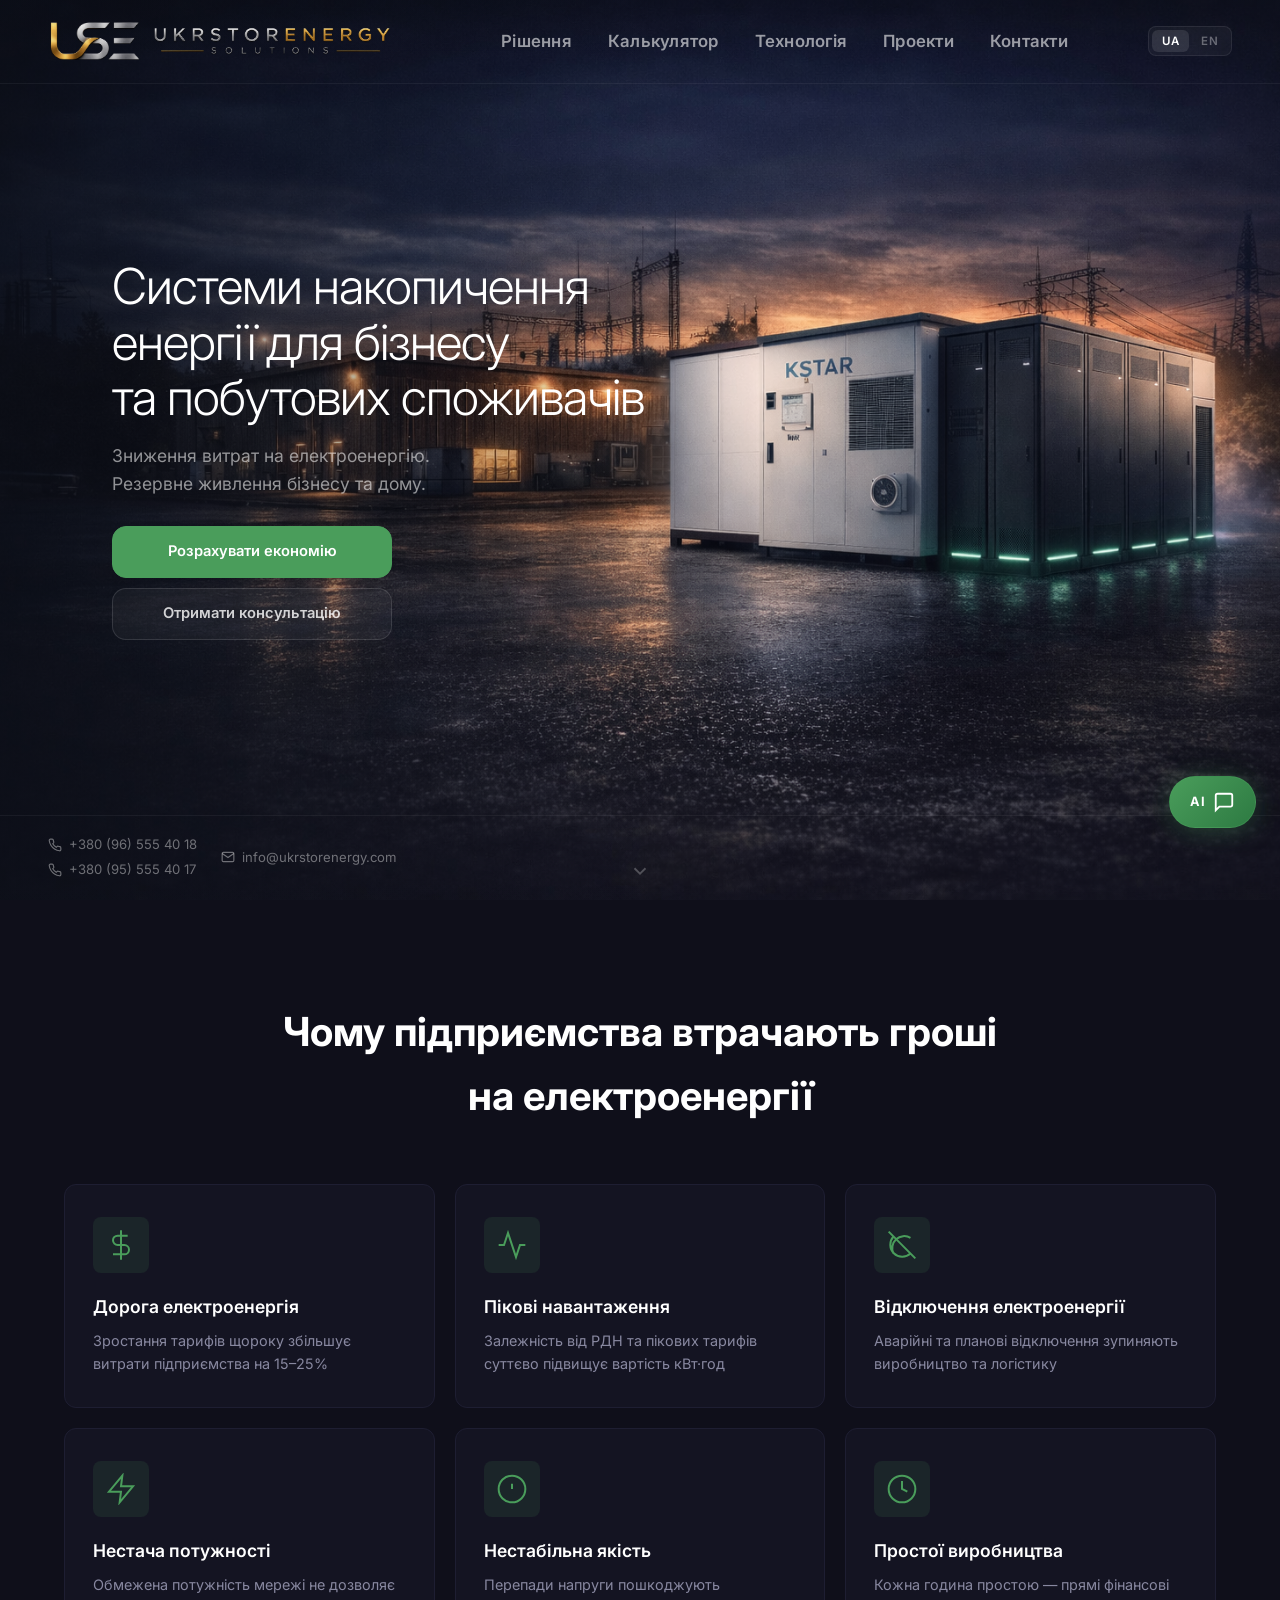
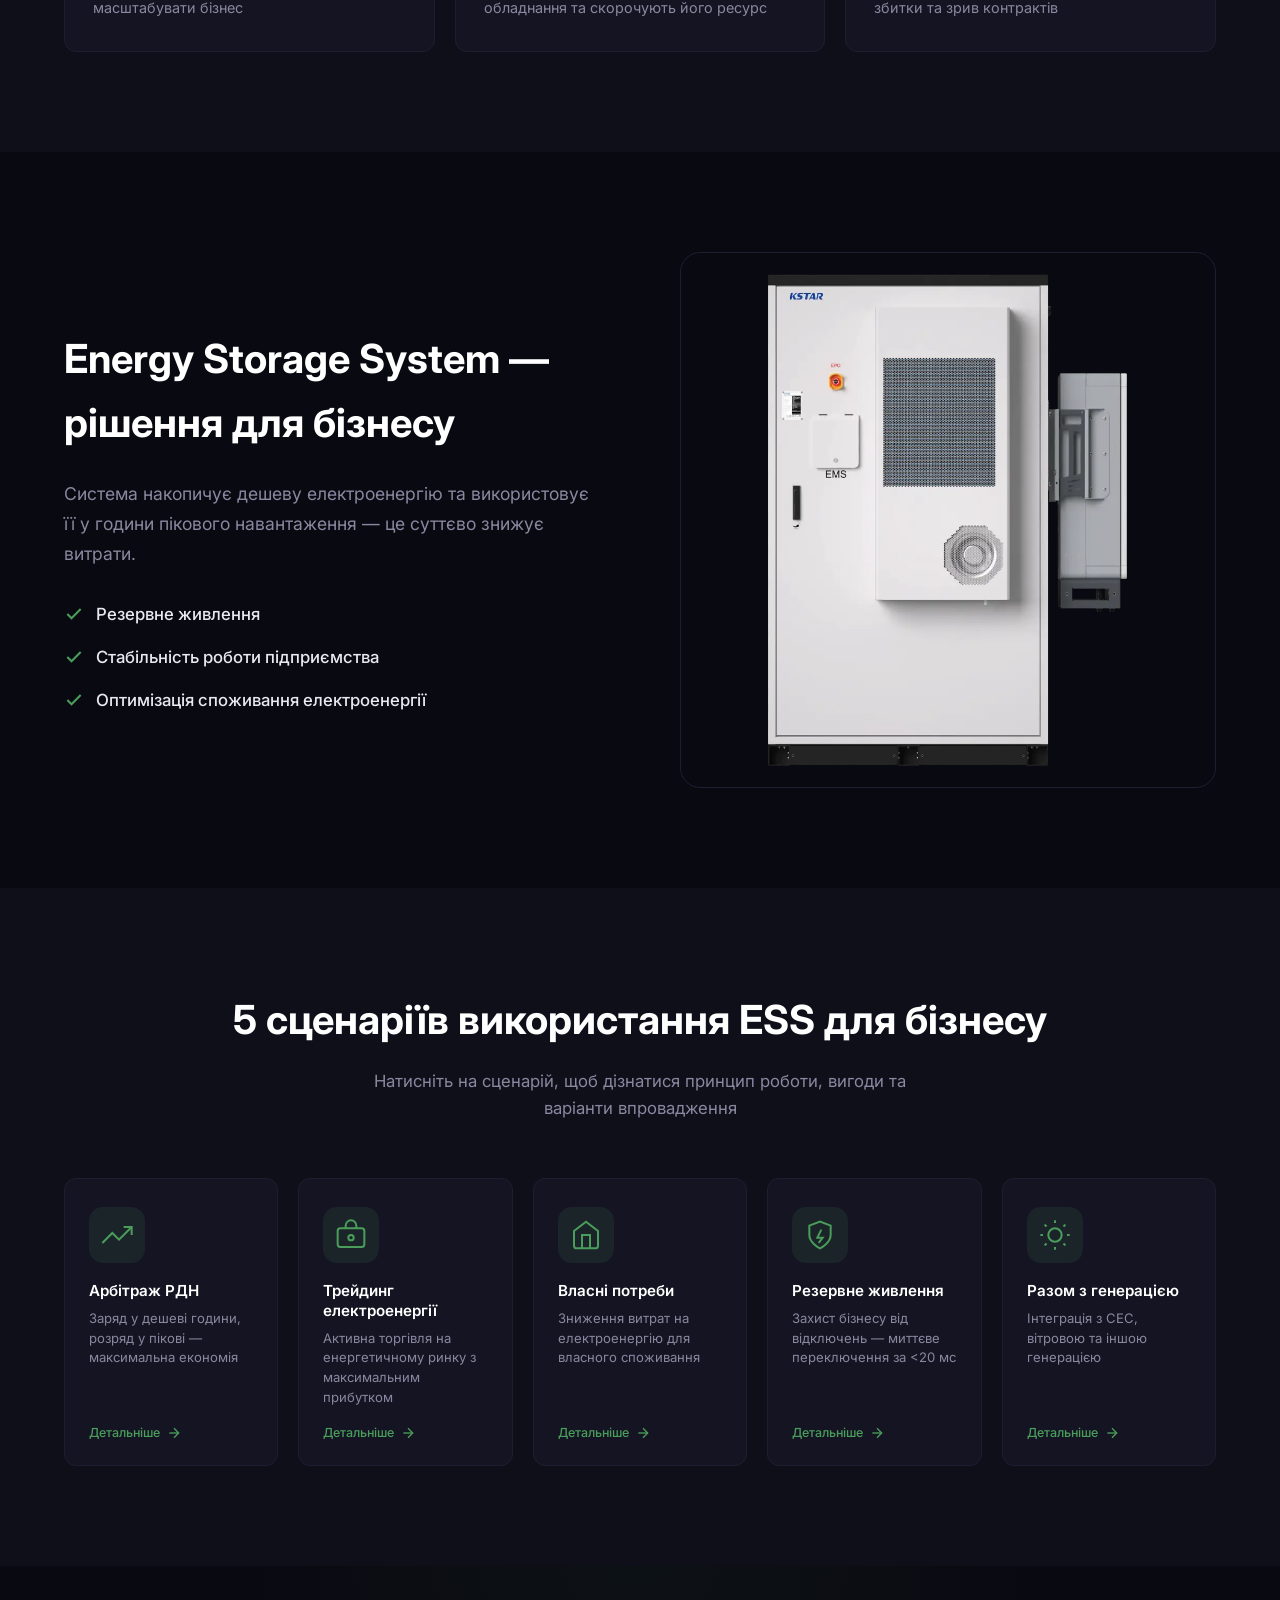
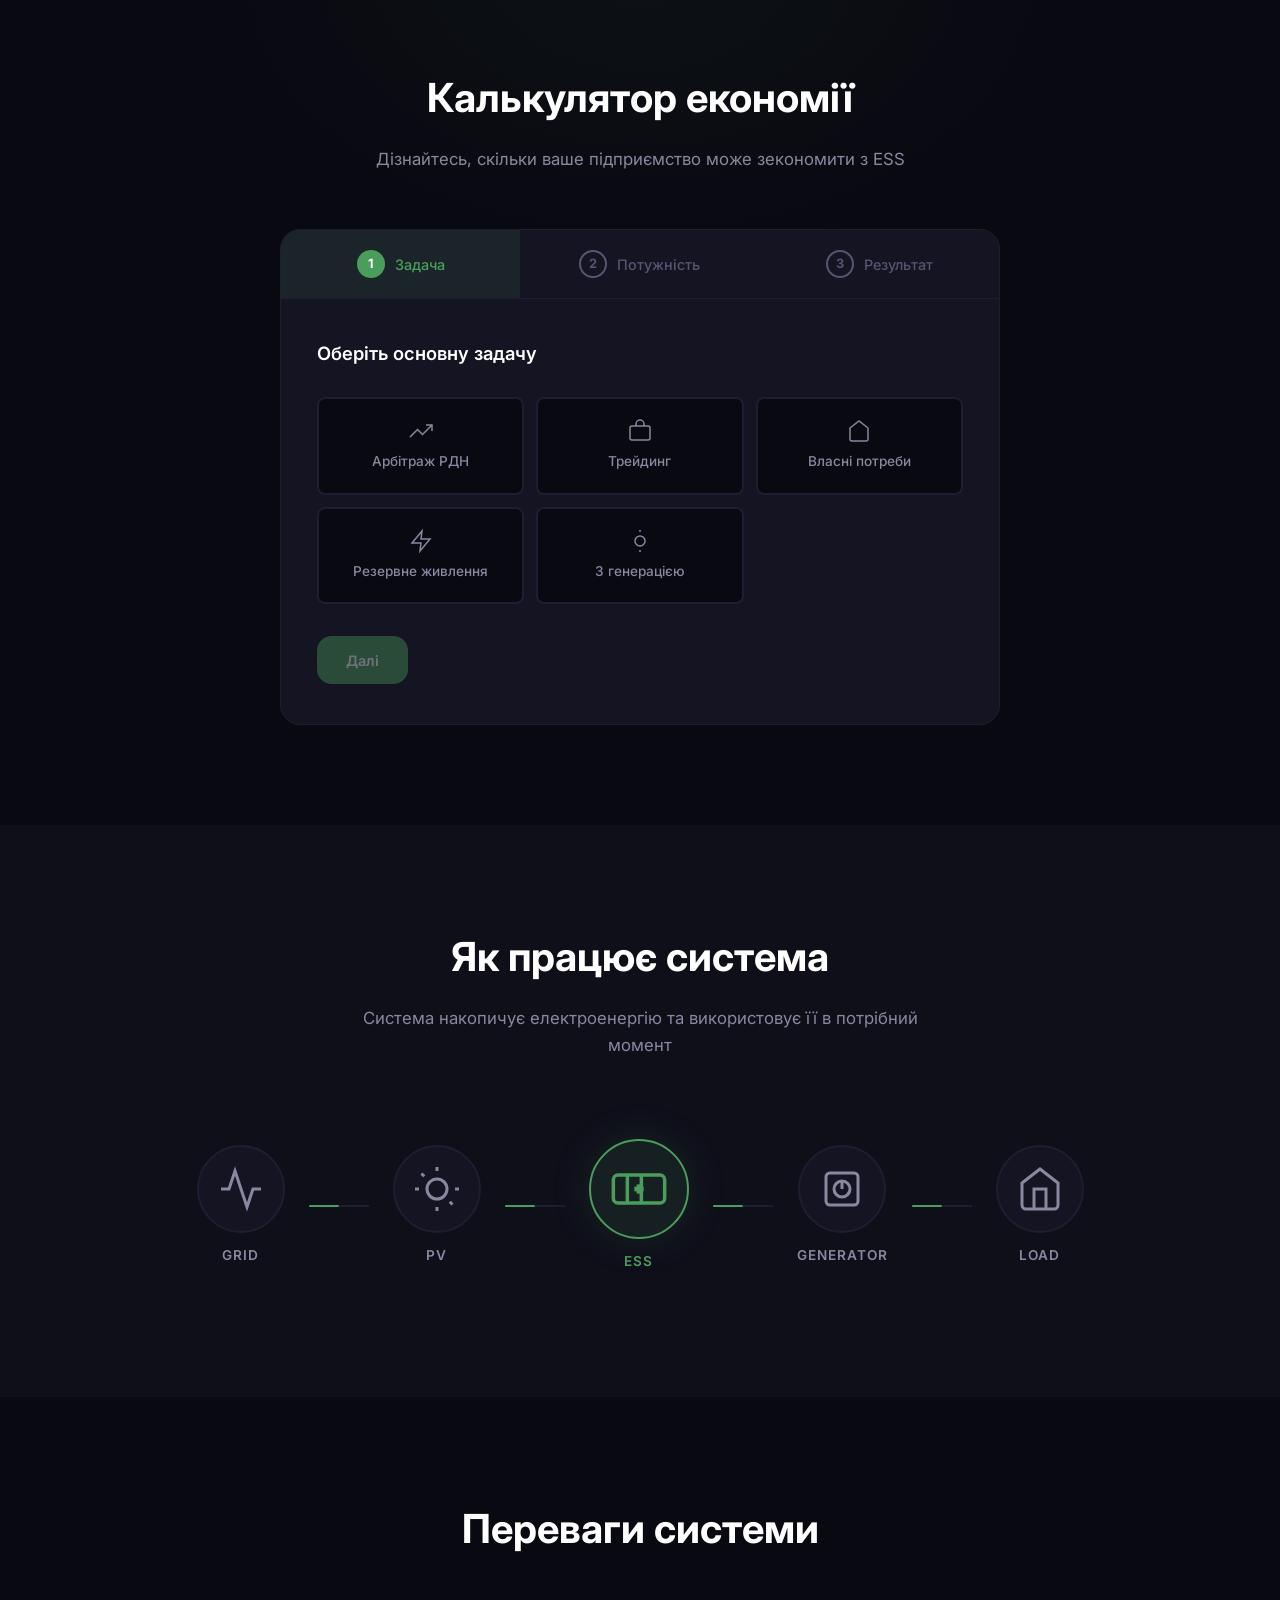
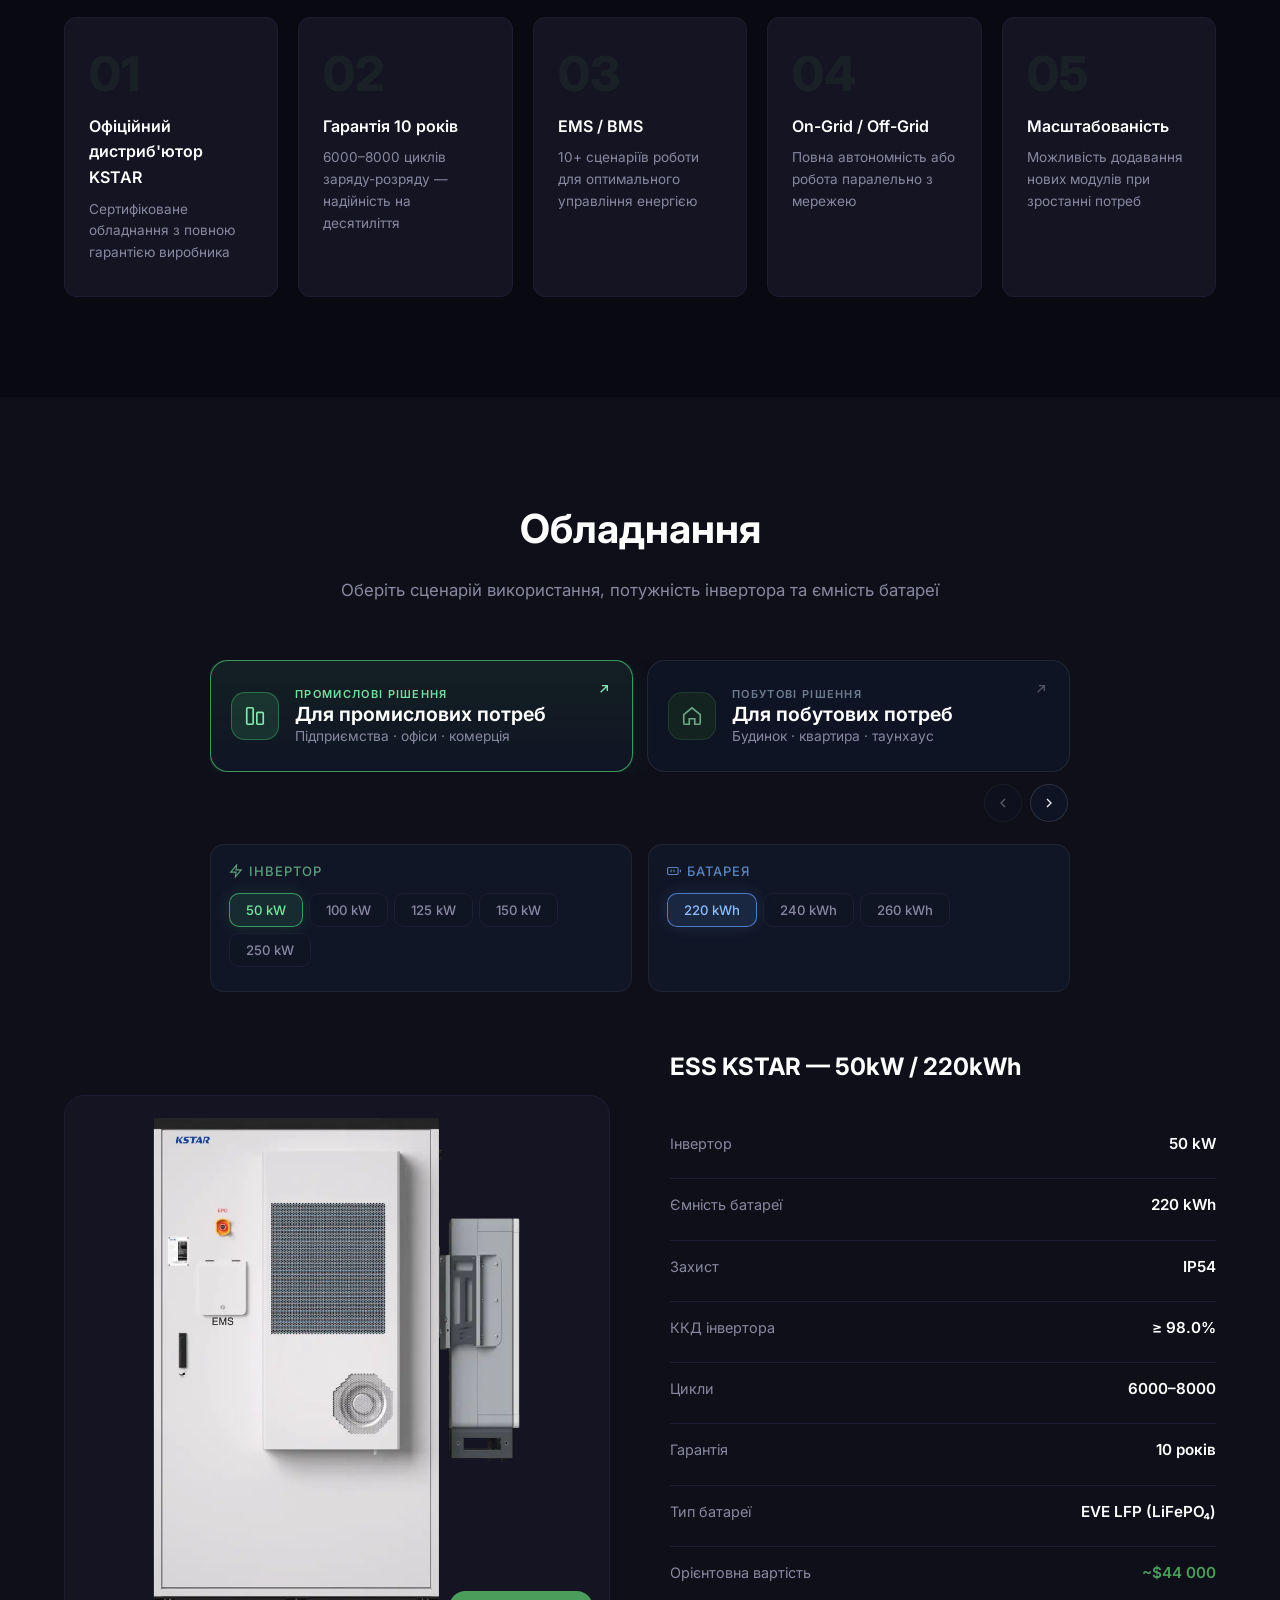
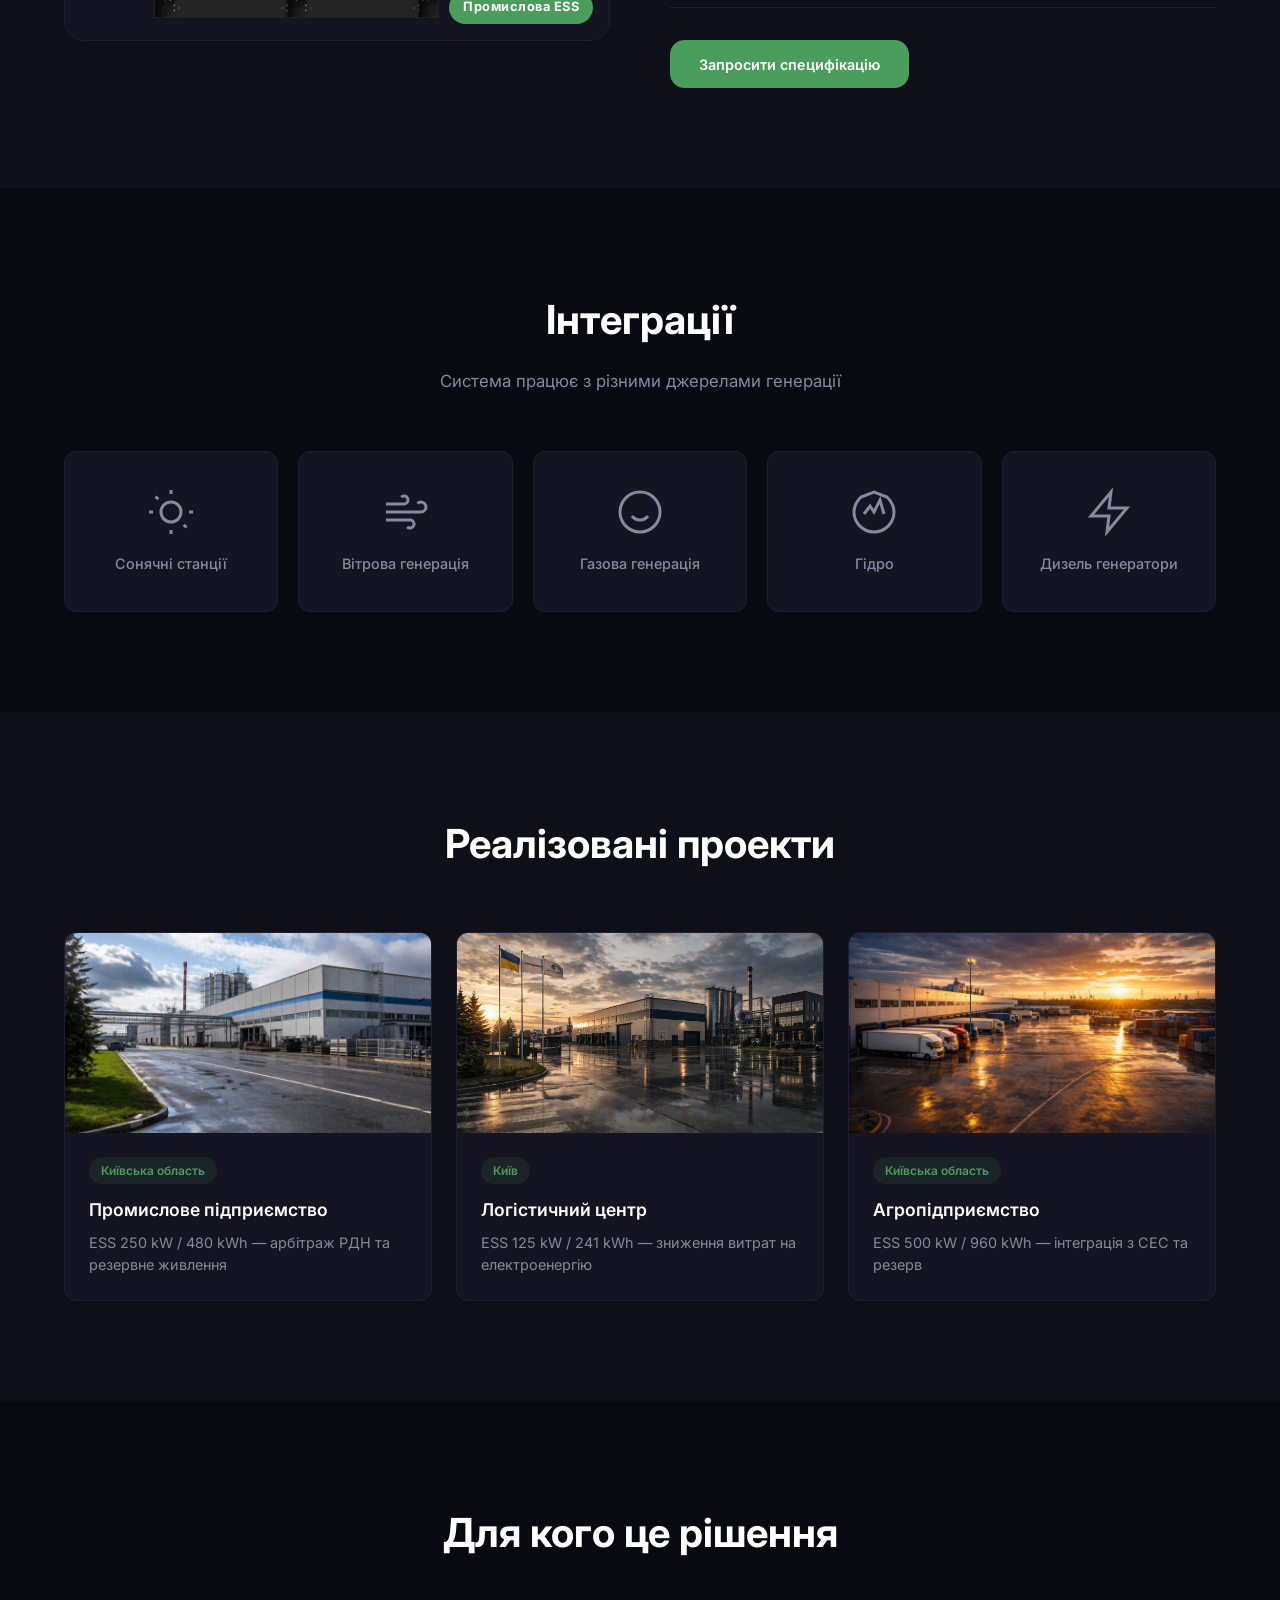
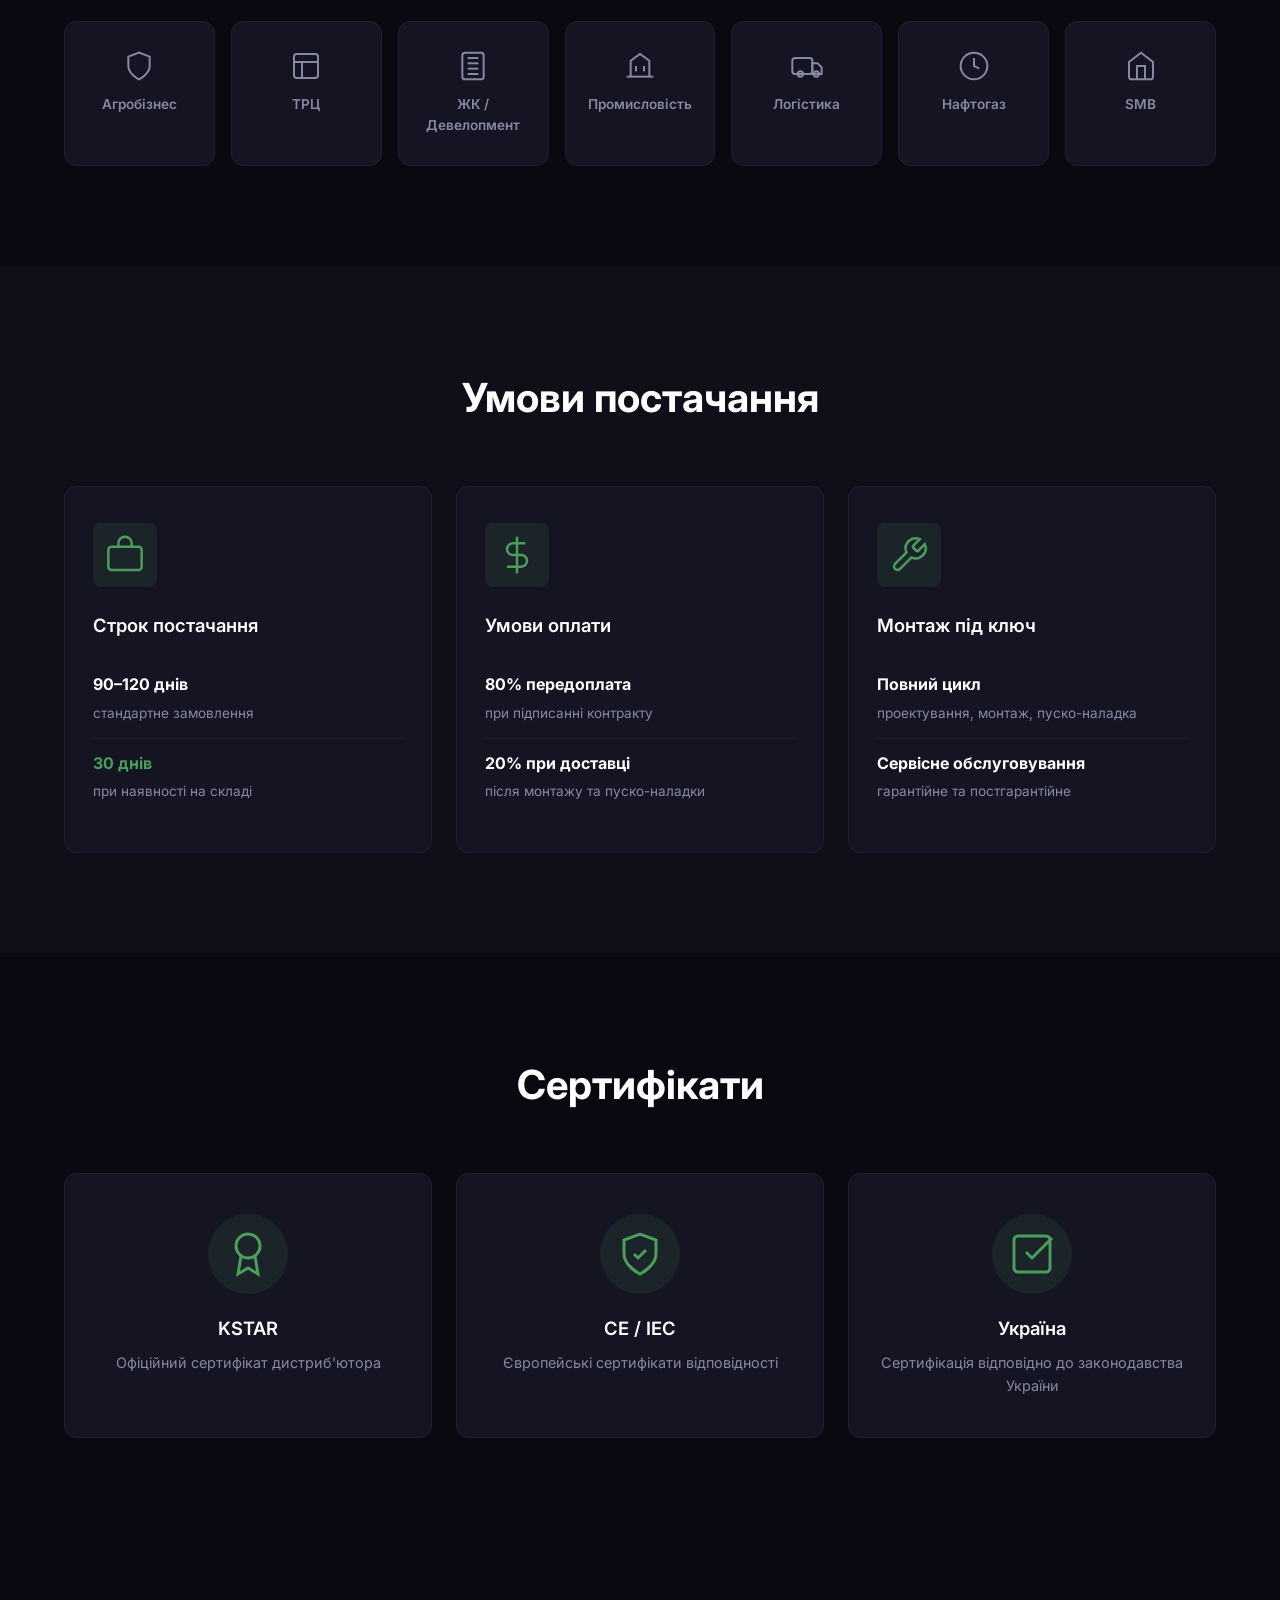
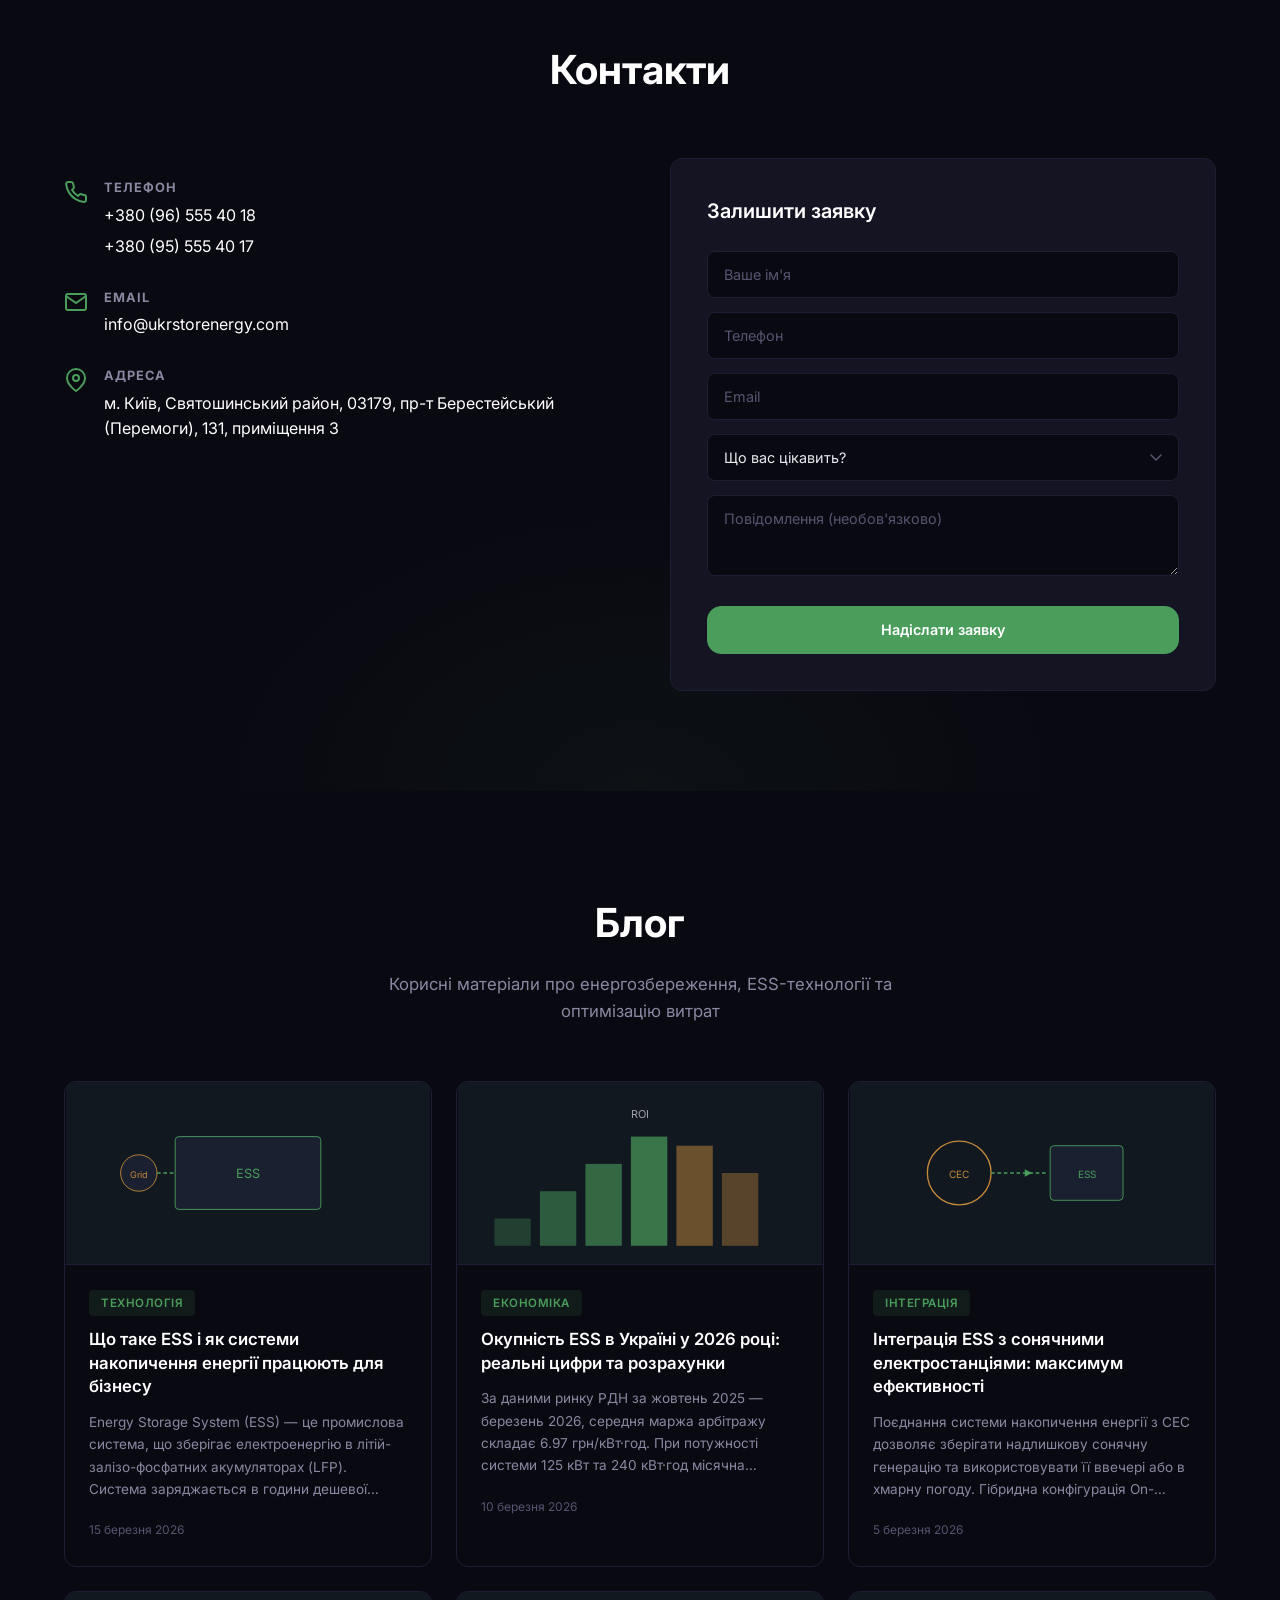
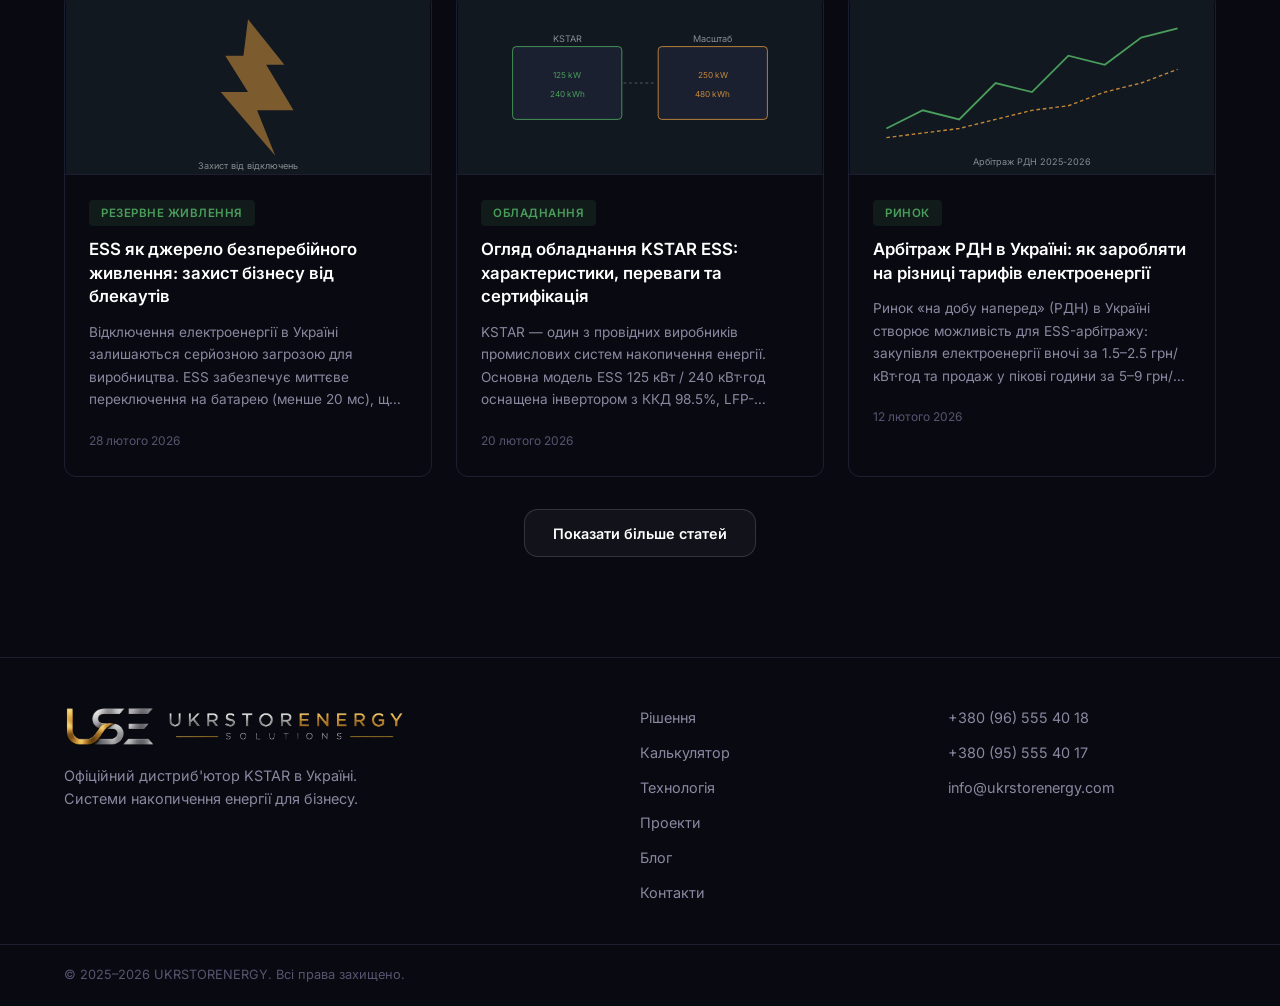
==== commit 3fa0653b: "Ship the mobile hero layout and a two-clip homepage playlist. Match the business/home toggle design " ====
--- a/m.html
+++ b/m.html
@@ -46,40 +46,43 @@
     <meta http-equiv="Cache-Control" content="no-cache, no-store, must-revalidate">
     <meta http-equiv="Pragma" content="no-cache">
     <link rel="preload" as="video" href="videos/hero-mobile-v3.mp4" media="(max-width: 768px)">
-    <link rel="stylesheet" href="css/app.m9.css">
+    <link rel="stylesheet" href="css/app.m13.css">
     <style>
     @media (max-width: 768px), (max-device-width: 500px) {
         .hero, .hero-page { min-height: 0 !important; height: auto !important; }
-        .hero-nav { position: relative !important; height: 72px !important; padding: 0 24px !important; background: none !important; }
+        .hero-nav { position: relative !important; height: 64px !important; padding: 0 20px !important; background: #090911 !important; }
         .hero-nav .logo, .header .logo { gap: 6px !important; align-items: center !important; }
-        .hero-nav .logo__mark, .header .logo__mark { display: block !important; max-width: 58px !important; height: auto !important; }
+        .hero-nav .logo__mark, .header .logo__mark { display: block !important; max-width: 46px !important; height: auto !important; }
         .hero__poster { display: none !important; }
         .hero__video--desktop { display: none !important; }
         .hero__video--mobile { display: block !important; }
+        .hero__video:not(.is-active) { opacity: 0 !important; }
+        .hero__video.is-active { opacity: 1 !important; }
         .hero__video-mask { display: block !important; z-index: 4 !important; pointer-events: none !important; }
         .hero__bg.is-playing .hero__video-mask { opacity: 0 !important; }
         .hero__video::-webkit-media-controls,
         .hero__video::-webkit-media-controls-start-playback-button,
         .hero__video::-webkit-media-controls-overlay-play-button { display: none !important; -webkit-appearance: none; }
-        .hero__bg { position: relative !important; inset: auto !important; width: 100% !important; height: 260px !important; min-height: 0 !important; max-height: 270px !important; }
+        .hero__bg { position: relative !important; inset: auto !important; width: 100% !important; height: 280px !important; min-height: 0 !important; max-height: 300px !important; }
         .hero__bg video { position: absolute !important; inset: 0 !important; width: 100% !important; height: 100% !important; object-fit: cover !important; pointer-events: none !important; }
         .hero__overlay--left, .hero__overlay--top, .hero__overlay--bottom { background: none !important; }
-        .hero__body { padding: 28px 24px 0 !important; flex: 0 0 auto !important; }
+        .hero__body { margin-top: -32px !important; padding: 20px 20px 0 !important; flex: 0 0 auto !important; background: #090911 !important; border-radius: 28px 28px 0 0 !important; position: relative !important; z-index: 2 !important; }
         .hero__text { padding-top: 0 !important; margin-left: 0 !important; }
-        .hero__title { font-size: 34px !important; line-height: 1.08 !important; font-weight: 400 !important; margin-bottom: 12px !important; }
-        .hero__subtitle { font-size: 17px !important; line-height: 1.45 !important; margin-bottom: 22px !important; }
-        .hero__actions { gap: 12px !important; max-width: 100% !important; }
-        .hero__actions .btn { height: 58px !important; border-radius: 16px !important; font-size: 17px !important; }
-        .hero__bottom { flex-direction: column !important; margin-top: 16px !important; padding: 0 24px 24px !important; }
-        .hero__phones { flex-direction: row !important; }
-        .hero__contact { font-size: 14px !important; opacity: 0.55 !important; }
+        .hero__actions--desktop, .hero__bottom--desktop { display: none !important; }
+        .hero-audience, .hero-mobile-cta, .hero-links { display: flex !important; }
+        .hero .fade-up { opacity: 1 !important; transform: none !important; }
+        .hero__title { font-size: 30px !important; line-height: 1.16 !important; font-weight: 600 !important; margin: 22px 0 10px !important; }
+        .hero__subtitle { font-size: 16px !important; line-height: 1.45 !important; margin-bottom: 22px !important; }
         .hero-page__scroll { display: none !important; }
-        .pain.section { padding: 48px 0 !important; }
-        .pain .section__title { font-size: 28px !important; line-height: 1.15 !important; max-width: 340px !important; }
+        .site-notify { display: none !important; }
+        .pain.section { padding: 20px 0 48px !important; }
+        .pain .section__title { font-size: 32px !important; line-height: 1.12 !important; max-width: 340px !important; }
+        .pain .section__title .pain__title-mobile br { display: inline !important; }
+        .pain .section__title.fade-up { opacity: 1 !important; transform: none !important; }
     }
     @media (max-width: 400px), (max-device-width: 400px) {
-        .hero__title { font-size: 32px !important; }
-        .hero__bg { height: 250px !important; }
+        .hero__title { font-size: 28px !important; }
+        .hero__bg { height: 250px !important; max-height: 270px !important; }
     }
     </style>
 
@@ -342,63 +345,168 @@
         <!-- Background video + static poster/fallback + overlay layers -->
         <div class="hero__bg" id="heroBg">
             <img class="hero__poster" src="images/IMG_2591.PNG" alt="" width="1536" height="1024" decoding="async">
-            <video class="hero__video hero__video--desktop" src="videos/hero-v3.mp4" autoplay muted loop playsinline webkit-playsinline preload="auto"></video>
-            <video class="hero__video hero__video--mobile" src="videos/hero-mobile-v3.mp4" autoplay muted loop playsinline webkit-playsinline preload="auto"></video>
+            <video class="hero__video hero__video--desktop is-active" src="videos/hero-v3.mp4" autoplay muted playsinline webkit-playsinline preload="auto"></video>
+            <video class="hero__video hero__video--desktop" src="videos/hero-2.mp4" muted playsinline webkit-playsinline preload="auto"></video>
+            <video class="hero__video hero__video--mobile is-active" src="videos/hero-mobile-v3.mp4" autoplay muted playsinline webkit-playsinline preload="auto"></video>
+            <video class="hero__video hero__video--mobile" src="videos/hero-2.mp4" muted playsinline webkit-playsinline preload="auto"></video>
             <img class="hero__video-mask" src="images/hero-frame-v2.jpg" alt="" width="640" height="350" aria-hidden="true">
             <div class="hero__overlay hero__overlay--left"></div>
             <div class="hero__overlay hero__overlay--top"></div>
             <div class="hero__overlay hero__overlay--bottom"></div>
         </div>
         <script>
-        (function () {
+        window.initHeroPlaylist = function () {
+            if (window.__heroPlaylistReady) return;
+            window.__heroPlaylistReady = true;
             var bg = document.getElementById('heroBg');
-            var videos = document.querySelectorAll('.hero__video');
-            function tryPlay(video) {
+
+            function prepare(video) {
                 video.muted = true;
                 video.defaultMuted = true;
-                video.loop = true;
+                video.loop = false;
                 video.controls = false;
                 video.playsInline = true;
                 video.setAttribute('playsinline', '');
                 video.setAttribute('webkit-playsinline', 'true');
-                video.setAttribute('loop', '');
+                video.removeAttribute('loop');
                 video.removeAttribute('controls');
-                var p = video.play();
-                if (p && p.catch) p.catch(function () {});
+                video.removeAttribute('poster');
             }
-            videos.forEach(function (video) {
-                video.loop = true;
-                video.setAttribute('loop', '');
-                video.addEventListener('playing', function () {
-                    if (bg) bg.classList.add('is-playing');
+
+            function isMobileView() {
+                return window.matchMedia('(max-width: 768px), (max-device-width: 500px)').matches;
+            }
+
+            function setupGroup(selector) {
+                var clips = Array.prototype.slice.call(document.querySelectorAll(selector));
+                if (!clips.length) return null;
+                var index = 0;
+                var advancing = false;
+
+                function playIndex(nextIndex, rewind) {
+                    clips.forEach(function (clip, i) {
+                        if (i === nextIndex) {
+                            clip.classList.add('is-active');
+                        } else {
+                            clip.classList.remove('is-active');
+                            clip.pause();
+                            try { clip.currentTime = 0; } catch (e) {}
+                        }
+                    });
+                    index = nextIndex;
+                    var current = clips[index];
+                    prepare(current);
+                    function start() {
+                        var p = current.play();
+                        if (p && p.catch) p.catch(function () {});
+                    }
+                    if (rewind && current.currentTime > 0.25) {
+                        current.addEventListener('seeked', start, { once: true });
+                        try { current.currentTime = 0; } catch (e) { start(); }
+                    } else {
+                        start();
+                    }
+                }
+
+                function advance() {
+                    if (advancing) return;
+                    advancing = true;
+                    playIndex((index + 1) % clips.length, true);
+                    setTimeout(function () { advancing = false; }, 400);
+                }
+
+                clips.forEach(function (video, i) {
+                    prepare(video);
+                    if (i === 0) video.classList.add('is-active');
+                    else video.classList.remove('is-active');
+                    video.addEventListener('playing', function () {
+                        if (bg) bg.classList.add('is-playing');
+                    });
+                    video.addEventListener('ended', function () {
+                        if (clips[index] === video) advance();
+                    });
+                    video.addEventListener('timeupdate', function () {
+                        if (clips[index] !== video) return;
+                        if (!video.duration || !isFinite(video.duration) || video.duration < 1) return;
+                        if (video.currentTime < 0.5) return;
+                        if (video.currentTime >= video.duration - 0.2) advance();
+                    });
                 });
-                video.addEventListener('ended', function () {
-                    video.currentTime = 0;
-                    tryPlay(video);
-                });
-                tryPlay(video);
-                video.addEventListener('canplay', function () { tryPlay(video); });
+
+                return {
+                    play: function () { playIndex(index, false); },
+                    pauseAll: function () {
+                        clips.forEach(function (clip) { clip.pause(); });
+                    }
+                };
+            }
+
+            var desktop = setupGroup('.hero__video--desktop');
+            var mobile = setupGroup('.hero__video--mobile');
+
+            function playActiveGroup() {
+                if (isMobileView()) {
+                    if (desktop) desktop.pauseAll();
+                    if (mobile) mobile.play();
+                } else {
+                    if (mobile) mobile.pauseAll();
+                    if (desktop) desktop.play();
+                }
+            }
+
+            playActiveGroup();
+            document.addEventListener('touchstart', playActiveGroup, { once: true, passive: true });
+            document.addEventListener('visibilitychange', function () {
+                if (!document.hidden) playActiveGroup();
             });
-            document.addEventListener('touchstart', function () {
-                videos.forEach(tryPlay);
-            }, { once: true, passive: true });
-        })();
+        };
+        window.initHeroPlaylist();
         </script>
 
         <!-- Hero body -->
         <div class="hero__body">
             <div class="hero__text">
-                <h1 class="hero__title fade-up" data-i18n="heroTitle">Системи накопичення<br>енергії для бізнесу</h1>
-                <p class="hero__subtitle fade-up" data-i18n="heroSubtitle">Зниження витрат на електроенергію.<br>Резервне живлення підприємств.</p>
-                <div class="hero__actions fade-up">
+                <div class="hero-audience" id="heroAudience" role="group" aria-label="Тип рішення">
+                    <button type="button" class="hero-audience__btn is-active" data-audience="business" aria-pressed="true">
+                        <svg width="18" height="18" viewBox="0 0 24 24" fill="none" stroke="currentColor" stroke-width="1.8" aria-hidden="true"><rect x="3" y="3" width="7" height="18" rx="1"/><rect x="14" y="8" width="7" height="13" rx="1"/></svg>
+                        <span data-i18n="heroAudBiz">Для бізнесу</span>
+                    </button>
+                    <button type="button" class="hero-audience__btn" data-audience="home" aria-pressed="false">
+                        <svg width="18" height="18" viewBox="0 0 24 24" fill="none" stroke="currentColor" stroke-width="1.8" aria-hidden="true"><path d="M3 10.5L12 3l9 7.5V20a1 1 0 01-1 1h-5v-6H9v6H4a1 1 0 01-1-1v-9.5z"/></svg>
+                        <span data-i18n="heroAudHome">Для дому</span>
+                    </button>
+                </div>
+                <h1 class="hero__title fade-up" data-i18n="heroTitle">Системи накопичення<br>енергії для бізнесу<br>та побутових споживачів</h1>
+                <p class="hero__subtitle fade-up" data-i18n="heroSubtitle">Зниження витрат на електроенергію.<br>Резервне живлення бізнесу та дому.</p>
+                <div class="hero__actions hero__actions--desktop fade-up">
                     <a href="#calculator" class="btn btn--accent btn--lg" data-i18n="heroBtn1">Розрахувати економію</a>
                     <a href="#contacts" class="btn btn--ghost btn--lg" data-i18n="heroBtn2">Отримати консультацію</a>
                 </div>
+                <div class="hero-mobile-cta fade-up">
+                    <a href="#calculator" class="hero-cta">
+                        <span class="hero-cta__icon" aria-hidden="true">
+                            <svg width="20" height="20" viewBox="0 0 24 24" fill="none" stroke="currentColor" stroke-width="1.8"><rect x="4" y="2" width="16" height="20" rx="2"/><path d="M8 6h8M8 11h2M12 11h2M16 11h0.01M8 16h2M12 16h2M16 16h2"/></svg>
+                        </span>
+                        <span data-i18n="heroBtn1">Розрахувати економію</span>
+                        <svg class="hero-cta__arrow" width="18" height="18" viewBox="0 0 24 24" fill="none" stroke="currentColor" stroke-width="2" aria-hidden="true"><path d="M5 12h14M13 6l6 6-6 6"/></svg>
+                    </a>
+                    <p class="hero-hint" data-i18n="heroHint">Попередній розрахунок за 2 хвилини</p>
+                    <a href="#contacts" class="hero-consult">
+                        <span class="hero-consult__icon" aria-hidden="true">
+                            <svg width="20" height="20" viewBox="0 0 24 24" fill="none" stroke="currentColor" stroke-width="1.8"><path d="M21 15a2 2 0 01-2 2H7l-4 4V5a2 2 0 012-2h14a2 2 0 012 2z"/></svg>
+                        </span>
+                        <span class="hero-consult__text">
+                            <strong data-i18n="heroConsultTitle">Потрібна консультація?</strong>
+                            <span data-i18n="heroConsultText">Зв'яжемося та підберемо рішення</span>
+                        </span>
+                        <svg class="hero-consult__arrow" width="18" height="18" viewBox="0 0 24 24" fill="none" stroke="currentColor" stroke-width="2" aria-hidden="true"><path d="M5 12h14M13 6l6 6-6 6"/></svg>
+                    </a>
+                </div>
             </div>
         </div>
 
         <!-- Bottom contacts -->
-        <div class="hero__bottom">
+        <div class="hero__bottom hero__bottom--desktop">
             <div class="hero__phones">
                 <a href="tel:+380965554018" class="hero__contact">
                     <svg width="14" height="14" viewBox="0 0 24 24" fill="none" stroke="currentColor" stroke-width="2"><path d="M22 16.92v3a2 2 0 01-2.18 2 19.79 19.79 0 01-8.63-3.07 19.5 19.5 0 01-6-6 19.79 19.79 0 01-3.07-8.67A2 2 0 014.11 2h3a2 2 0 012 1.72c.127.96.361 1.903.7 2.81a2 2 0 01-.45 2.11L8.09 9.91a16 16 0 006 6l1.27-1.27a2 2 0 012.11-.45c.907.339 1.85.573 2.81.7A2 2 0 0122 16.92z"/></svg>
@@ -412,6 +520,19 @@
             <a href="mailto:info@ukrstorenergy.com" class="hero__contact">
                 <svg width="14" height="14" viewBox="0 0 24 24" fill="none" stroke="currentColor" stroke-width="2"><path d="M4 4h16c1.1 0 2 .9 2 2v12c0 1.1-.9 2-2 2H4c-1.1 0-2-.9-2-2V6c0-1.1.9-2 2-2z"/><polyline points="22,6 12,13 2,6"/></svg>
                 info@ukrstorenergy.com
+            </a>
+        </div>
+        <div class="hero-links">
+            <a href="tel:+380965554018" class="hero-links__item">
+                <svg width="16" height="16" viewBox="0 0 24 24" fill="none" stroke="currentColor" stroke-width="2" aria-hidden="true"><path d="M22 16.92v3a2 2 0 01-2.18 2 19.79 19.79 0 01-8.63-3.07 19.5 19.5 0 01-6-6 19.79 19.79 0 01-3.07-8.67A2 2 0 014.11 2h3a2 2 0 012 1.72c.127.96.361 1.903.7 2.81a2 2 0 01-.45 2.11L8.09 9.91a16 16 0 006 6l1.27-1.27a2 2 0 012.11-.45c.907.339 1.85.573 2.81.7A2 2 0 0122 16.92z"/></svg>
+                <span data-i18n="heroCall">Зателефонувати</span>
+                <span aria-hidden="true">›</span>
+            </a>
+            <span class="hero-links__sep" aria-hidden="true"></span>
+            <a href="mailto:info@ukrstorenergy.com" class="hero-links__item">
+                <svg width="16" height="16" viewBox="0 0 24 24" fill="none" stroke="currentColor" stroke-width="2" aria-hidden="true"><path d="M4 4h16c1.1 0 2 .9 2 2v12c0 1.1-.9 2-2 2H4c-1.1 0-2-.9-2-2V6c0-1.1.9-2 2-2z"/><polyline points="22,6 12,13 2,6"/></svg>
+                <span data-i18n="heroWrite">Написати</span>
+                <span aria-hidden="true">›</span>
             </a>
         </div>
         <!-- Scroll arrow -->
@@ -474,7 +595,10 @@
 <!-- 2. PAIN -->
 <section class="section pain" id="pain">
     <div class="container">
-        <h2 class="section__title fade-up" data-i18n="painTitle">Чому підприємства втрачають гроші<br>на електроенергії</h2>
+        <h2 class="section__title fade-up">
+            <span class="pain__title-desktop" data-i18n="painTitle">Чому підприємства втрачають гроші<br>на електроенергії</span>
+            <span class="pain__title-mobile" data-i18n="painTitleMobile">Чому підприємства<br>обирають наші<br>системи</span>
+        </h2>
         <div class="pain__grid">
             <div class="pain__card fade-up">
                 <div class="pain__icon">
@@ -1386,6 +1510,6 @@
 </footer>
 
 <script src="js/equipment-data.js"></script>
-<script src="js/app.m9.js"></script>
+<script src="js/app.m13.js"></script>
 </body>
 </html>
--- a/css/app.m13.css
+++ b/css/app.m13.css
@@ -0,0 +1,3861 @@
+/* ========================================
+   UKRSTORENERGY — Dark B2B Landing
+   ======================================== */
+
+:root {
+    --bg:           #090911;
+    --bg-light:     #0f0f1a;
+    --bg-card:      #141422;
+    --bg-card-hover:#1a1a2e;
+    --border:       #1e1e32;
+    --accent:       #4a9d5b;
+    --accent-hover: #3d8a4e;
+    --accent-dim:   rgba(74, 157, 91, 0.12);
+    --text:         #e8e8f0;
+    --text-muted:   #8888a0;
+    --text-dim:     #555570;
+    --white:        #ffffff;
+    --radius:       12px;
+    --radius-sm:    8px;
+    --radius-lg:    20px;
+    --shadow:       0 4px 40px rgba(0,0,0,0.4);
+    --transition:   0.3s cubic-bezier(0.4, 0, 0.2, 1);
+    --font:         'Inter', -apple-system, BlinkMacSystemFont, sans-serif;
+}
+
+*, *::before, *::after {
+    margin: 0;
+    padding: 0;
+    box-sizing: border-box;
+}
+
+html {
+    scroll-behavior: smooth;
+    scroll-padding-top: 80px;
+    overflow-x: hidden;
+}
+
+body {
+    font-family: var(--font);
+    background: var(--bg);
+    color: var(--text);
+    line-height: 1.6;
+    -webkit-font-smoothing: antialiased;
+    overflow-x: hidden;
+}
+
+body.nav-is-open { overflow: hidden; }
+
+a {
+    color: inherit;
+    text-decoration: none;
+    transition: color var(--transition);
+}
+
+ul, ol { list-style: none; }
+img { max-width: 100%; display: block; }
+
+.container {
+    max-width: 1200px;
+    margin: 0 auto;
+    padding: 0 24px;
+}
+
+/* ========================================
+   STICKY HEADER (appears on scroll)
+   ======================================== */
+
+.header {
+    position: fixed;
+    top: 0;
+    left: 0;
+    right: 0;
+    z-index: 1000;
+    background: rgba(9, 9, 17, 0.92);
+    backdrop-filter: blur(24px);
+    -webkit-backdrop-filter: blur(24px);
+    border-bottom: 1px solid rgba(255, 255, 255, 0.04);
+    transform: translateY(-100%);
+    transition: transform var(--transition);
+}
+
+.header--visible {
+    transform: translateY(0);
+}
+
+.header__inner {
+    display: flex;
+    align-items: center;
+    height: 60px;
+}
+
+.header .nav--header {
+    display: flex;
+    flex: 1;
+    justify-content: center;
+    gap: 36px;
+    margin: 0;
+    transform: translateX(-18px);
+}
+
+.header .lang-switch {
+    flex-shrink: 0;
+}
+
+.burger--header {
+    display: none;
+}
+
+/* Mobile navigation overlay */
+.mobile-nav {
+    display: none;
+    flex-direction: column;
+    align-items: center;
+    position: fixed;
+    inset: 0;
+    z-index: 9999;
+    background: rgb(9, 9, 17);
+    padding: 0;
+    overflow-y: auto;
+    -webkit-overflow-scrolling: touch;
+}
+
+.mobile-nav--open {
+    display: flex;
+}
+
+.mobile-nav__close {
+    position: absolute;
+    top: 18px;
+    right: 18px;
+    width: 44px;
+    height: 44px;
+    display: flex;
+    align-items: center;
+    justify-content: center;
+    background: rgba(255, 255, 255, 0.06);
+    border: 1px solid rgba(255, 255, 255, 0.1);
+    border-radius: 12px;
+    color: rgba(255, 255, 255, 0.7);
+    cursor: pointer;
+    transition: background var(--transition), color var(--transition);
+    z-index: 1;
+}
+
+.mobile-nav__close:hover,
+.mobile-nav__close:active {
+    background: rgba(255, 255, 255, 0.12);
+    color: var(--white);
+}
+
+.mobile-nav__logo {
+    margin-top: 72px;
+    justify-content: center;
+    --logo-mark-max: 96px;
+    --logo-word-max: 248px;
+    --logo-gap: 10px;
+}
+
+.mobile-nav__links {
+    display: flex;
+    flex-direction: column;
+    align-items: center;
+    width: 100%;
+    margin-top: 36px;
+    padding: 0 24px;
+}
+
+.mobile-nav__link {
+    font-size: 1.1rem;
+    font-weight: 500;
+    color: rgba(255, 255, 255, 0.65);
+    padding: 16px 0;
+    border-bottom: 1px solid rgba(255, 255, 255, 0.06);
+    width: 100%;
+    max-width: 280px;
+    text-align: center;
+    letter-spacing: 0.03em;
+    text-decoration: none;
+    transition: color var(--transition);
+}
+
+.mobile-nav__link:last-child {
+    border-bottom: none;
+}
+
+.mobile-nav__link:hover,
+.mobile-nav__link:active {
+    color: var(--accent);
+}
+
+.mobile-nav__lang {
+    margin-top: 32px;
+}
+
+.mobile-nav__contact {
+    margin-top: auto;
+    padding: 24px 0 36px;
+    display: flex;
+    flex-direction: column;
+    gap: 8px;
+}
+
+.mobile-nav__contact a {
+    color: rgba(255, 255, 255, 0.5);
+    font-size: 0.85rem;
+    text-decoration: none;
+    letter-spacing: 0.02em;
+    transition: color var(--transition);
+}
+
+.mobile-nav__contact a:hover {
+    color: var(--accent);
+}
+
+.logo {
+    --logo-mark-max: 82px;
+    --logo-word-max: 210px;
+    --logo-gap: 8px;
+    display: flex;
+    align-items: center;
+    gap: var(--logo-gap);
+    flex-shrink: 0;
+    text-decoration: none;
+    line-height: 0;
+    white-space: nowrap;
+    flex-wrap: nowrap;
+}
+
+.logo img {
+    display: block;
+    width: auto;
+    height: auto;
+    object-fit: contain;
+}
+
+.logo__mark {
+    max-width: var(--logo-mark-max);
+    flex-shrink: 0;
+}
+
+.logo__wordmark {
+    max-width: var(--logo-word-max);
+    flex-shrink: 0;
+}
+
+.footer .logo {
+    --logo-mark-max: 92px;
+    --logo-word-max: 240px;
+    --logo-gap: 10px;
+}
+
+.nav {
+    display: flex;
+    gap: 36px;
+}
+
+.nav__link {
+    font-size: 1.05rem;
+    font-weight: 600;
+    color: rgba(255, 255, 255, 0.58);
+    position: relative;
+    transition: color var(--transition);
+    letter-spacing: 0.015em;
+    white-space: nowrap;
+}
+
+.nav__link:hover,
+.nav__link--active {
+    color: var(--white);
+}
+
+.nav__link::after {
+    content: '';
+    position: absolute;
+    bottom: -6px;
+    left: 0;
+    width: 0;
+    height: 1.5px;
+    background: var(--accent);
+    transition: width var(--transition);
+}
+
+.nav__link:hover::after {
+    width: 100%;
+}
+
+.burger {
+    display: none;
+    flex-direction: column;
+    gap: 5px;
+    background: none;
+    border: none;
+    cursor: pointer;
+    padding: 4px;
+    margin-left: auto;
+}
+
+.burger span {
+    width: 22px;
+    height: 1.5px;
+    background: var(--white);
+    border-radius: 2px;
+    transition: var(--transition);
+}
+
+/* ========================================
+   BUTTONS — unified design system
+   ======================================== */
+
+.btn {
+    display: inline-flex;
+    align-items: center;
+    justify-content: center;
+    gap: 8px;
+    height: 48px;
+    padding: 0 28px;
+    border-radius: 14px;
+    font-family: var(--font);
+    font-size: 0.9rem;
+    font-weight: 600;
+    cursor: pointer;
+    border: 1.5px solid transparent;
+    transition: background var(--transition), border-color var(--transition), box-shadow var(--transition), color var(--transition);
+    white-space: nowrap;
+}
+
+.btn--primary {
+    background: var(--accent);
+    color: var(--white);
+    border-color: var(--accent);
+}
+
+.btn--primary:hover {
+    background: var(--accent-hover);
+    border-color: var(--accent-hover);
+    box-shadow: 0 4px 20px rgba(74, 157, 91, 0.18);
+}
+
+.btn--outline {
+    background: rgba(255, 255, 255, 0.04);
+    color: var(--white);
+    border-color: rgba(255, 255, 255, 0.14);
+}
+
+.btn--outline:hover {
+    background: rgba(255, 255, 255, 0.08);
+    border-color: rgba(255, 255, 255, 0.28);
+}
+
+.btn--lg {
+    height: 52px;
+    padding: 0 32px;
+    font-size: 0.95rem;
+}
+
+.btn--full { width: 100%; }
+
+/* ========================================
+   HERO
+   ======================================== */
+
+.hero-page {
+    --hero-pad-x: clamp(1.25rem, 4.2vw, 3rem);
+}
+
+.hero {
+    position: relative;
+    display: flex;
+    flex-direction: column;
+    width: 100%;
+    overflow: hidden;
+    min-height: 100vh;
+    background: #0a0e16;
+}
+
+/* Background image */
+.hero__bg {
+    position: absolute;
+    inset: 0;
+    z-index: 0;
+    width: 100%;
+    height: 100%;
+    overflow: hidden;
+}
+
+.hero__bg img,
+.hero__bg video {
+    position: absolute;
+    inset: 0;
+    display: block;
+    width: 100%;
+    height: 100%;
+    object-fit: cover;
+    object-position: center center;
+}
+
+.hero__video {
+    opacity: 0;
+    transition: opacity 0.45s ease;
+    z-index: 1;
+}
+
+.hero__video.is-active {
+    opacity: 1;
+    z-index: 2;
+}
+
+.hero__video--mobile,
+.hero__video-mask {
+    display: none !important;
+}
+
+.hero__video-mask {
+    z-index: 4;
+    pointer-events: none;
+}
+
+.hero__video::-webkit-media-controls,
+.hero__video::-webkit-media-controls-enclosure,
+.hero__video::-webkit-media-controls-panel,
+.hero__video::-webkit-media-controls-start-playback-button,
+.hero__video::-webkit-media-controls-overlay-play-button,
+.hero__video::-webkit-media-controls-play-button {
+    display: none !important;
+    -webkit-appearance: none;
+    opacity: 0;
+    pointer-events: none;
+    width: 0;
+    height: 0;
+}
+
+@media (prefers-reduced-motion: reduce) {
+    .hero__bg video {
+        display: none;
+    }
+}
+
+/* Overlays for text readability */
+.hero__overlay {
+    position: absolute;
+    inset: 0;
+    z-index: 2;
+    pointer-events: none;
+}
+
+.hero__overlay--left {
+    background: linear-gradient(
+        90deg,
+        rgba(10, 14, 22, 0.60) 0%,
+        rgba(10, 14, 22, 0.28) 28%,
+        transparent 52%
+    );
+}
+
+.hero__overlay--top {
+    background: linear-gradient(
+        180deg,
+        rgba(10, 14, 22, 0.3) 0%,
+        transparent 60px
+    );
+}
+
+/* Kept subtle — strong bottom fade read as an empty “strip” over the photo */
+.hero__overlay--bottom {
+    background: linear-gradient(
+        0deg,
+        rgba(10, 14, 22, 0.05) 0%,
+        transparent 30px
+    );
+}
+
+/* Nav inside hero */
+.hero-nav {
+    position: relative;
+    z-index: 2;
+    flex-shrink: 0;
+    display: flex;
+    align-items: center;
+    gap: 28px;
+    padding: 20px var(--hero-pad-x, clamp(1.25rem, 4.2vw, 3rem));
+    border-bottom: 1px solid rgba(255, 255, 255, 0.05);
+}
+
+.hero-nav .nav {
+    display: flex;
+    flex: 1;
+    justify-content: center;
+    gap: 36px;
+    margin-left: 0;
+    transform: translateX(14px);
+}
+
+.hero-nav .logo {
+    --logo-mark-max: 94px;
+    --logo-word-max: 242px;
+    --logo-gap: 9px;
+}
+
+.hero-nav .lang-switch {
+    flex-shrink: 0;
+}
+
+/* Language switcher */
+.lang-switch {
+    display: flex;
+    gap: 2px;
+    background: rgba(255, 255, 255, 0.04);
+    border: 1px solid rgba(255, 255, 255, 0.08);
+    border-radius: 8px;
+    padding: 3px;
+}
+
+.lang-switch__btn {
+    padding: 4px 10px;
+    font-family: var(--font);
+    font-size: 0.72rem;
+    font-weight: 600;
+    letter-spacing: 0.5px;
+    background: transparent;
+    color: rgba(255, 255, 255, 0.35);
+    border: none;
+    border-radius: 6px;
+    cursor: pointer;
+    transition: all var(--transition);
+}
+
+.lang-switch__btn:hover {
+    color: rgba(255, 255, 255, 0.7);
+}
+
+.lang-switch__btn--active {
+    background: rgba(255, 255, 255, 0.1);
+    color: var(--white);
+}
+
+/* Hero body */
+.hero__body {
+    position: relative;
+    z-index: 2;
+    flex: 1 1 auto;
+    display: flex;
+    align-items: center;
+    align-self: stretch;
+    min-height: 0;
+    padding: clamp(1.5rem, 3vw, 2.75rem) var(--hero-pad-x, clamp(1.25rem, 4.2vw, 3rem));
+    box-sizing: border-box;
+}
+
+.hero__title {
+    font-size: clamp(1.9rem, 4.2vw, 3.1rem);
+    font-weight: 300;
+    line-height: 1.12;
+    letter-spacing: -0.02em;
+    color: var(--white);
+    margin-bottom: 16px;
+    overflow-wrap: break-word;
+}
+
+.hero__subtitle {
+    font-size: clamp(0.92rem, 1.4vw, 1.1rem);
+    line-height: 1.6;
+    color: rgba(255, 255, 255, 0.55);
+    margin-bottom: 28px;
+}
+
+.hero__actions {
+    display: flex;
+    flex-direction: column;
+    gap: 10px;
+    max-width: 280px;
+}
+
+.hero__actions .btn {
+    width: 100%;
+    height: 52px;
+    border-radius: 14px;
+    font-size: 0.92rem;
+}
+
+.btn--accent {
+    background: var(--accent);
+    color: var(--white);
+    border-color: var(--accent);
+}
+
+.btn--accent:hover {
+    background: var(--accent-hover);
+    border-color: var(--accent-hover);
+    box-shadow: 0 4px 20px rgba(74, 157, 91, 0.18);
+}
+
+.btn--ghost {
+    background: rgba(255, 255, 255, 0.04);
+    color: rgba(255, 255, 255, 0.8);
+    border-color: rgba(255, 255, 255, 0.12);
+}
+
+.btn--ghost:hover {
+    background: rgba(255, 255, 255, 0.08);
+    border-color: rgba(255, 255, 255, 0.25);
+    color: var(--white);
+}
+
+.hero__text {
+    max-width: min(640px, 100%);
+    width: 100%;
+    margin-left: 4rem;
+}
+
+/* Bottom contacts */
+.hero__bottom {
+    position: relative;
+    z-index: 2;
+    flex-shrink: 0;
+    display: flex;
+    align-items: center;
+    gap: 24px;
+    padding: 18px var(--hero-pad-x, clamp(1.25rem, 4.2vw, 3rem)) 20px;
+    margin-top: auto;
+    border-top: 1px solid rgba(255, 255, 255, 0.05);
+}
+
+.hero__phones {
+    display: flex;
+    flex-direction: column;
+    gap: 4px;
+}
+
+.hero__contact {
+    display: flex;
+    align-items: center;
+    gap: 7px;
+    font-size: 0.82rem;
+    color: rgba(255, 255, 255, 0.4);
+    transition: color var(--transition);
+}
+
+.hero__contact:hover {
+    color: var(--white);
+}
+
+.hero-audience,
+.hero-mobile-cta,
+.hero-links,
+.pain__title-mobile {
+    display: none;
+}
+
+.pain__title-desktop {
+    display: inline;
+}
+
+/* Scroll arrow inside hero */
+.hero-page__scroll {
+    position: absolute;
+    bottom: 18px;
+    left: 50%;
+    transform: translateX(-50%);
+    z-index: 3;
+    display: flex;
+    justify-content: center;
+    color: rgba(255, 255, 255, 0.25);
+    animation: bounce 2.5s ease infinite;
+    text-decoration: none;
+}
+
+.hero-page__scroll:hover {
+    color: rgba(255, 255, 255, 0.5);
+}
+
+@keyframes bounce {
+    0%, 100% { transform: translateY(0); }
+    50% { transform: translateY(6px); }
+}
+
+/* ========================================
+   SECTIONS COMMON
+   ======================================== */
+
+.section {
+    padding: 100px 0;
+}
+
+.section__title {
+    font-size: clamp(1.75rem, 3.5vw, 2.5rem);
+    font-weight: 700;
+    text-align: center;
+    margin-bottom: 16px;
+    color: var(--white);
+}
+
+.section__title--left { text-align: left; }
+
+.section__subtitle {
+    text-align: center;
+    color: var(--text-muted);
+    font-size: 1.05rem;
+    max-width: 600px;
+    margin: 0 auto 56px;
+}
+
+/* ========================================
+   2. PAIN
+   ======================================== */
+
+.pain { background: var(--bg-light); }
+
+.pain__grid {
+    display: grid;
+    grid-template-columns: repeat(3, 1fr);
+    gap: 20px;
+    margin-top: 56px;
+}
+
+.pain__card {
+    background: var(--bg-card);
+    border: 1px solid var(--border);
+    border-radius: var(--radius);
+    padding: 32px 28px;
+    transition: all var(--transition);
+}
+
+.pain__card:hover {
+    border-color: rgba(74, 157, 91, 0.3);
+    background: var(--bg-card-hover);
+    transform: translateY(-4px);
+}
+
+.pain__icon {
+    width: 56px;
+    height: 56px;
+    display: flex;
+    align-items: center;
+    justify-content: center;
+    background: var(--accent-dim);
+    border-radius: var(--radius-sm);
+    margin-bottom: 20px;
+    color: var(--accent);
+}
+
+.pain__card h3 {
+    font-size: 1.1rem;
+    font-weight: 600;
+    margin-bottom: 8px;
+    color: var(--white);
+}
+
+.pain__card p {
+    font-size: 0.9rem;
+    color: var(--text-muted);
+    line-height: 1.6;
+}
+
+/* ========================================
+   3. SOLUTION
+   ======================================== */
+
+.solution__inner {
+    display: grid;
+    grid-template-columns: 1fr 1fr;
+    gap: 80px;
+    align-items: center;
+}
+
+.solution__desc {
+    font-size: 1.1rem;
+    color: var(--text-muted);
+    margin: 24px 0 32px;
+    line-height: 1.7;
+}
+
+.solution__list {
+    display: flex;
+    flex-direction: column;
+    gap: 16px;
+}
+
+.solution__list li {
+    display: flex;
+    align-items: center;
+    gap: 12px;
+    font-size: 1.05rem;
+    font-weight: 500;
+    color: var(--text);
+}
+
+.solution__visual {
+    display: flex;
+    justify-content: center;
+    align-items: stretch;
+}
+
+.solution__image {
+    width: 100%;
+    min-height: 320px;
+    border-radius: var(--radius-lg);
+    overflow: hidden;
+    border: 1px solid var(--border);
+}
+
+.solution__image img {
+    width: 100%;
+    height: 100%;
+    object-fit: cover;
+    object-position: center;
+    display: block;
+}
+
+.ess-box {
+    position: relative;
+    width: 280px;
+    height: 280px;
+    display: flex;
+    flex-direction: column;
+    align-items: center;
+    justify-content: center;
+    gap: 16px;
+    background: var(--bg-card);
+    border: 1px solid var(--border);
+    border-radius: var(--radius-lg);
+    transition: all var(--transition);
+}
+
+.ess-box:hover {
+    border-color: var(--accent);
+}
+
+.ess-box__glow {
+    position: absolute;
+    inset: -40px;
+    background: radial-gradient(circle, rgba(74, 157, 91, 0.08) 0%, transparent 70%);
+    pointer-events: none;
+}
+
+.ess-box span {
+    font-size: 1rem;
+    font-weight: 600;
+    color: var(--accent);
+    letter-spacing: 1px;
+}
+
+/* ========================================
+   4. USE CASES
+   ======================================== */
+
+.usecases { background: var(--bg-light); }
+
+.usecases__grid {
+    display: grid;
+    grid-template-columns: repeat(5, 1fr);
+    gap: 20px;
+    margin-top: 56px;
+}
+
+.usecase {
+    display: flex;
+    flex-direction: column;
+    background: var(--bg-card);
+    border: 1px solid var(--border);
+    border-radius: var(--radius);
+    padding: 28px 24px 22px;
+    text-decoration: none;
+    color: inherit;
+    cursor: pointer;
+    position: relative;
+    overflow: hidden;
+    transition: border-color var(--transition), transform var(--transition), box-shadow var(--transition);
+}
+
+.usecase::before {
+    content: '';
+    position: absolute;
+    top: 0;
+    left: 0;
+    right: 0;
+    height: 2px;
+    background: linear-gradient(90deg, transparent, var(--accent), transparent);
+    opacity: 0;
+    transition: opacity var(--transition);
+}
+
+.usecase:hover {
+    border-color: rgba(74, 157, 91, 0.35);
+    transform: translateY(-6px);
+    box-shadow: 0 12px 40px rgba(74, 157, 91, 0.1), 0 4px 16px rgba(0, 0, 0, 0.3);
+}
+
+.usecase:hover::before { opacity: 1; }
+
+.usecase__icon {
+    width: 56px;
+    height: 56px;
+    display: flex;
+    align-items: center;
+    justify-content: center;
+    margin-bottom: 18px;
+    background: var(--accent-dim);
+    border-radius: 14px;
+    color: var(--accent);
+    transition: background var(--transition), box-shadow var(--transition);
+}
+
+.usecase:hover .usecase__icon {
+    background: rgba(74, 157, 91, 0.18);
+    box-shadow: 0 0 20px rgba(74, 157, 91, 0.15);
+}
+
+.usecase__body { flex: 1; }
+
+.usecase h3 {
+    font-size: 0.95rem;
+    font-weight: 600;
+    margin-bottom: 8px;
+    color: var(--white);
+    line-height: 1.3;
+}
+
+.usecase p {
+    font-size: 0.82rem;
+    color: var(--text-muted);
+    line-height: 1.5;
+}
+
+.usecase__cta {
+    display: inline-flex;
+    align-items: center;
+    gap: 6px;
+    margin-top: 16px;
+    font-size: 0.78rem;
+    font-weight: 500;
+    color: var(--accent);
+    transition: gap var(--transition), color var(--transition);
+}
+
+.usecase__cta svg { transition: transform var(--transition); }
+
+.usecase:hover .usecase__cta { gap: 10px; }
+.usecase:hover .usecase__cta svg { transform: translateX(2px); }
+
+/* ========================================
+   5. CALCULATOR
+   ======================================== */
+
+.calculator {
+    background:
+        radial-gradient(ellipse 50% 50% at 50% 0%, rgba(74, 157, 91, 0.06) 0%, transparent 70%),
+        var(--bg);
+}
+
+.calc {
+    max-width: 720px;
+    margin: 0 auto;
+    background: var(--bg-card);
+    border: 1px solid var(--border);
+    border-radius: var(--radius-lg);
+    overflow: hidden;
+}
+
+.calc__steps {
+    display: flex;
+    border-bottom: 1px solid var(--border);
+}
+
+.calc__step {
+    flex: 1;
+    display: flex;
+    align-items: center;
+    justify-content: center;
+    gap: 10px;
+    padding: 20px;
+    font-size: 0.9rem;
+    font-weight: 500;
+    color: var(--text-dim);
+    transition: all var(--transition);
+}
+
+.calc__step--active {
+    color: var(--accent);
+    background: var(--accent-dim);
+}
+
+.calc__step--done {
+    color: var(--accent);
+}
+
+.calc__step-num {
+    width: 28px;
+    height: 28px;
+    display: flex;
+    align-items: center;
+    justify-content: center;
+    border-radius: 50%;
+    border: 2px solid currentColor;
+    font-size: 0.8rem;
+    font-weight: 700;
+}
+
+.calc__step--active .calc__step-num {
+    background: var(--accent);
+    border-color: var(--accent);
+    color: var(--white);
+}
+
+.calc__body {
+    padding: 40px 36px;
+}
+
+.calc__panel {
+    display: none;
+}
+
+.calc__panel--active {
+    display: block;
+    animation: fadeIn 0.3s ease;
+}
+
+@keyframes fadeIn {
+    from { opacity: 0; transform: translateY(10px); }
+    to { opacity: 1; transform: translateY(0); }
+}
+
+.calc__panel h3 {
+    font-size: 1.15rem;
+    font-weight: 600;
+    margin-bottom: 28px;
+    color: var(--white);
+}
+
+.calc__options {
+    display: grid;
+    grid-template-columns: repeat(3, 1fr);
+    gap: 12px;
+    margin-bottom: 32px;
+}
+
+.calc__options--power {
+    grid-template-columns: repeat(5, 1fr);
+}
+
+.calc__option input { display: none; }
+
+.calc__option-box {
+    display: flex;
+    flex-direction: column;
+    align-items: center;
+    justify-content: center;
+    gap: 8px;
+    padding: 20px 12px;
+    background: var(--bg);
+    border: 2px solid var(--border);
+    border-radius: var(--radius-sm);
+    cursor: pointer;
+    transition: all var(--transition);
+    font-size: 0.85rem;
+    font-weight: 500;
+    color: var(--text-muted);
+    text-align: center;
+}
+
+.calc__option-box:hover {
+    border-color: var(--text-dim);
+    color: var(--white);
+}
+
+.calc__option input:checked + .calc__option-box {
+    border-color: var(--accent);
+    color: var(--accent);
+    background: var(--accent-dim);
+}
+
+.calc__option-box--power strong {
+    font-size: 1.1rem;
+    color: inherit;
+}
+
+.calc__option-box--power small {
+    font-size: 0.75rem;
+    opacity: 0.7;
+}
+
+.calc__option-box svg { color: inherit; }
+
+/* Power slider */
+.calc__slider-block {
+    margin-bottom: 32px;
+}
+
+.calc__slider-header {
+    display: flex;
+    justify-content: space-between;
+    align-items: baseline;
+    margin-bottom: 24px;
+}
+
+.calc__power-value {
+    font-size: 2rem;
+    font-weight: 700;
+    color: var(--accent);
+    letter-spacing: -0.02em;
+}
+
+.calc__system-cost {
+    font-size: 0.9rem;
+    color: var(--text-muted);
+}
+
+.calc__system-cost strong {
+    color: var(--white);
+}
+
+.calc__slider-wrap {
+    position: relative;
+    padding: 8px 0;
+}
+
+.calc__slider {
+    -webkit-appearance: none;
+    appearance: none;
+    width: 100%;
+    height: 4px;
+    border-radius: 2px;
+    background: var(--border);
+    outline: none;
+    cursor: pointer;
+}
+
+.calc__slider::-webkit-slider-thumb {
+    -webkit-appearance: none;
+    appearance: none;
+    width: 24px;
+    height: 24px;
+    border-radius: 50%;
+    background: var(--white);
+    box-shadow: 0 2px 8px rgba(0, 0, 0, 0.3), 0 0 0 3px rgba(74, 157, 91, 0.2);
+    cursor: grab;
+    transition: box-shadow 0.2s;
+}
+
+.calc__slider::-webkit-slider-thumb:hover {
+    box-shadow: 0 2px 12px rgba(0, 0, 0, 0.4), 0 0 0 5px rgba(74, 157, 91, 0.25);
+}
+
+.calc__slider::-webkit-slider-thumb:active {
+    cursor: grabbing;
+    box-shadow: 0 2px 12px rgba(0, 0, 0, 0.4), 0 0 0 6px rgba(74, 157, 91, 0.3);
+}
+
+.calc__slider::-moz-range-thumb {
+    width: 24px;
+    height: 24px;
+    border-radius: 50%;
+    background: var(--white);
+    border: none;
+    box-shadow: 0 2px 8px rgba(0, 0, 0, 0.3), 0 0 0 3px rgba(74, 157, 91, 0.2);
+    cursor: grab;
+}
+
+.calc__slider::-moz-range-track {
+    height: 4px;
+    border-radius: 2px;
+    background: var(--border);
+}
+
+.calc__slider-labels {
+    display: flex;
+    justify-content: space-between;
+    margin-top: 12px;
+    font-size: 0.78rem;
+    color: var(--text-muted);
+}
+
+.calc__nav {
+    display: flex;
+    gap: 12px;
+    justify-content: flex-end;
+}
+
+.calc__next:disabled,
+.calc__next[disabled] {
+    opacity: 0.4;
+    pointer-events: none;
+}
+
+.calc__results {
+    display: grid;
+    grid-template-columns: repeat(3, 1fr);
+    gap: 20px;
+    margin-bottom: 24px;
+}
+
+.calc__result {
+    background: var(--bg);
+    border: 1px solid var(--border);
+    border-radius: var(--radius-sm);
+    padding: 24px;
+    text-align: center;
+}
+
+.calc__result-label {
+    display: block;
+    font-size: 0.8rem;
+    color: var(--text-muted);
+    margin-bottom: 8px;
+    text-transform: uppercase;
+    letter-spacing: 0.5px;
+}
+
+.calc__result-value {
+    display: block;
+    font-size: 1.5rem;
+    font-weight: 700;
+    color: var(--accent);
+}
+
+.calc__disclaimer {
+    font-size: 0.8rem;
+    color: var(--text-dim);
+    text-align: center;
+    margin-bottom: 24px;
+}
+
+/* ========================================
+   6. HOW IT WORKS — SCHEMA
+   ======================================== */
+
+.howworks { background: var(--bg-light); }
+
+.schema {
+    display: flex;
+    align-items: center;
+    justify-content: center;
+    gap: 0;
+    margin-top: 56px;
+    flex-wrap: wrap;
+}
+
+.schema__node {
+    display: flex;
+    flex-direction: column;
+    align-items: center;
+    gap: 12px;
+    padding: 24px;
+    position: relative;
+}
+
+.schema__icon {
+    width: 88px;
+    height: 88px;
+    display: flex;
+    align-items: center;
+    justify-content: center;
+    border: 2px solid var(--border);
+    border-radius: 50%;
+    color: var(--text-muted);
+    transition: all var(--transition);
+    background: var(--bg-card);
+}
+
+.schema__node:hover .schema__icon {
+    border-color: var(--accent);
+    color: var(--accent);
+}
+
+.schema__icon--ess {
+    width: 100px;
+    height: 100px;
+    border-color: var(--accent);
+    color: var(--accent);
+    background: var(--accent-dim);
+    box-shadow: 0 0 40px rgba(74, 157, 91, 0.15);
+}
+
+.schema__node span {
+    font-size: 0.85rem;
+    font-weight: 600;
+    color: var(--text-muted);
+    text-transform: uppercase;
+    letter-spacing: 1px;
+}
+
+.schema__node--center span {
+    color: var(--accent);
+}
+
+.schema__line {
+    width: 60px;
+    height: 2px;
+    background: var(--border);
+    position: relative;
+}
+
+.schema__line--animated::after {
+    content: '';
+    position: absolute;
+    top: 0;
+    left: 0;
+    height: 100%;
+    width: 30px;
+    background: var(--accent);
+    border-radius: 2px;
+    animation: flowLine 2s ease-in-out infinite;
+}
+
+@keyframes flowLine {
+    0% { left: -30px; opacity: 0; }
+    30% { opacity: 1; }
+    70% { opacity: 1; }
+    100% { left: calc(100%); opacity: 0; }
+}
+
+/* ========================================
+   7. ADVANTAGES
+   ======================================== */
+
+.advantages__grid {
+    display: grid;
+    grid-template-columns: repeat(5, 1fr);
+    gap: 20px;
+    margin-top: 56px;
+}
+
+.advantage {
+    background: var(--bg-card);
+    border: 1px solid var(--border);
+    border-radius: var(--radius);
+    padding: 32px 24px;
+    transition: all var(--transition);
+    position: relative;
+    overflow: hidden;
+}
+
+.advantage:hover {
+    border-color: rgba(74, 157, 91, 0.3);
+    transform: translateY(-4px);
+}
+
+.advantage__num {
+    font-size: 3rem;
+    font-weight: 800;
+    color: rgba(74, 157, 91, 0.1);
+    line-height: 1;
+    margin-bottom: 16px;
+}
+
+.advantage h3 {
+    font-size: 1rem;
+    font-weight: 600;
+    margin-bottom: 8px;
+    color: var(--white);
+}
+
+.advantage p {
+    font-size: 0.85rem;
+    color: var(--text-muted);
+    line-height: 1.6;
+}
+
+/* ========================================
+   8. EQUIPMENT
+   ======================================== */
+
+.equipment {
+    background: var(--bg-light);
+    overflow-x: hidden;
+    overscroll-behavior-x: none;
+}
+
+.equip-solutions-viewport {
+    overflow: hidden;
+    max-width: 860px;
+    margin: 36px auto 0;
+    touch-action: pan-y;
+}
+
+.equip-solutions {
+    display: grid;
+    grid-template-columns: 1fr 1fr;
+    gap: 14px;
+    transform: none;
+}
+
+.equip-sol {
+    display: flex;
+    align-items: center;
+    gap: 16px;
+    width: 100%;
+    min-height: 112px;
+    text-align: left;
+    padding: 18px 20px;
+    border: 1px solid rgba(255, 255, 255, 0.08);
+    border-radius: 18px;
+    background: rgba(16, 22, 38, 0.88);
+    color: inherit;
+    font-family: var(--font);
+    cursor: pointer;
+    transition: border-color var(--transition), background var(--transition), box-shadow var(--transition), transform var(--transition);
+}
+
+.equip-sol:hover {
+    border-color: rgba(74, 200, 120, 0.28);
+    background: rgba(18, 28, 44, 0.95);
+}
+
+.equip-sol--active {
+    border-color: rgba(74, 200, 120, 0.72);
+    background: linear-gradient(180deg, rgba(32, 78, 58, 0.28), rgba(16, 22, 38, 0.92));
+    box-shadow: 0 0 0 1px rgba(74, 200, 120, 0.12), 0 12px 32px rgba(20, 80, 50, 0.18);
+}
+
+.equip-sol__icon {
+    flex-shrink: 0;
+    width: 48px;
+    height: 48px;
+    border-radius: 14px;
+    display: grid;
+    place-items: center;
+    background: rgba(20, 40, 32, 0.8);
+    color: rgba(140, 210, 170, 0.75);
+    border: 1px solid rgba(74, 200, 120, 0.16);
+}
+
+.equip-sol--active .equip-sol__icon {
+    background: rgba(46, 120, 78, 0.28);
+    color: rgb(132, 232, 176);
+    border-color: rgba(74, 200, 120, 0.4);
+}
+
+.equip-sol__body {
+    display: flex;
+    flex-direction: column;
+    gap: 2px;
+    min-width: 0;
+    flex: 1;
+}
+
+.equip-sol__kicker {
+    font-size: 11px;
+    font-weight: 600;
+    letter-spacing: 0.12em;
+    text-transform: uppercase;
+    color: rgba(150, 170, 190, 0.7);
+}
+
+.equip-sol--active .equip-sol__kicker {
+    color: rgb(120, 220, 160);
+}
+
+.equip-sol__title {
+    font-size: 1.22rem;
+    font-weight: 650;
+    color: var(--white);
+    line-height: 1.2;
+}
+
+.equip-sol__meta {
+    font-size: 0.86rem;
+    color: var(--text-muted);
+}
+
+.equip-sol__go {
+    flex-shrink: 0;
+    align-self: flex-start;
+    color: rgba(255, 255, 255, 0.28);
+    margin-top: 2px;
+}
+
+.equip-sol--active .equip-sol__go {
+    color: rgb(132, 232, 176);
+}
+
+.equip-solutions__nav {
+    display: flex;
+    align-items: center;
+    justify-content: space-between;
+    max-width: 860px;
+    margin: 12px auto 22px;
+    padding: 0 2px;
+}
+
+.equip-solutions__hint {
+    display: flex;
+    align-items: center;
+    gap: 8px;
+    font-size: 13px;
+    color: var(--text-muted);
+    visibility: hidden;
+}
+
+.equip-solutions__hint::before {
+    content: '↔';
+    font-size: 14px;
+    opacity: 0.7;
+}
+
+.equip-solutions__arrows {
+    display: flex;
+    gap: 8px;
+}
+
+.equip-solutions__arrow {
+    width: 38px;
+    height: 38px;
+    border-radius: 50%;
+    border: 1px solid rgba(255, 255, 255, 0.12);
+    background: rgba(16, 22, 38, 0.9);
+    color: var(--text);
+    display: grid;
+    place-items: center;
+    cursor: pointer;
+    transition: border-color var(--transition), background var(--transition);
+}
+
+.equip-solutions__arrow:hover {
+    border-color: rgba(74, 200, 120, 0.45);
+    background: rgba(30, 50, 42, 0.9);
+}
+
+.equip-solutions__arrow:disabled {
+    opacity: 0.35;
+    cursor: default;
+    pointer-events: none;
+}
+
+.equip-config {
+    display: grid;
+    grid-template-columns: 1fr 1fr;
+    gap: 16px;
+    max-width: 860px;
+    margin: 8px auto 40px;
+    min-height: 148px;
+}
+
+.equip-config__group {
+    display: flex;
+    flex-direction: column;
+    gap: 12px;
+    background: rgba(20, 30, 50, 0.5);
+    border: 1px solid rgba(255, 255, 255, 0.06);
+    border-radius: 14px;
+    padding: 16px 18px;
+}
+
+.equip-config__label {
+    display: flex;
+    align-items: center;
+    gap: 6px;
+    font-size: 13px;
+    font-weight: 500;
+    text-transform: uppercase;
+    letter-spacing: 0.08em;
+    color: rgba(180, 200, 255, 0.6);
+}
+
+.equip-config__group--inv .equip-config__label { color: rgba(120, 220, 160, 0.7); }
+.equip-config__group--bat .equip-config__label { color: rgba(120, 180, 255, 0.7); }
+
+.equip-config__options {
+    display: flex;
+    gap: 6px;
+    flex-wrap: wrap;
+}
+
+.equip-config__btn {
+    padding: 8px 16px;
+    border: 1px solid var(--border);
+    border-radius: 10px;
+    background: rgba(15, 20, 35, 0.6);
+    color: var(--text-muted);
+    font-family: var(--font);
+    font-size: 0.82rem;
+    font-weight: 500;
+    cursor: pointer;
+    transition: all var(--transition);
+}
+
+.equip-config__btn--inv:hover {
+    border-color: rgba(74, 200, 120, 0.35);
+    color: var(--text);
+}
+
+.equip-config__btn--bat:hover {
+    border-color: rgba(100, 160, 255, 0.35);
+    color: var(--text);
+}
+
+.equip-config__btn--inv.equip-config__btn--active {
+    background: rgba(74, 200, 120, 0.12);
+    border-color: rgba(74, 200, 120, 0.7);
+    color: rgb(120, 230, 160);
+    box-shadow: 0 0 16px rgba(74, 200, 120, 0.15);
+}
+
+.equip-config__btn--bat.equip-config__btn--active {
+    background: rgba(100, 160, 255, 0.12);
+    border-color: rgba(100, 160, 255, 0.7);
+    color: rgb(140, 190, 255);
+    box-shadow: 0 0 16px rgba(100, 160, 255, 0.15);
+}
+
+.equip__spec-value--accent {
+    color: var(--accent) !important;
+}
+
+.equip__dim {
+    position: absolute;
+    inset: 0;
+    background: rgba(6, 12, 28, 0.4);
+    backdrop-filter: blur(1.5px);
+    -webkit-backdrop-filter: blur(1.5px);
+    opacity: 0;
+    transition: opacity 0.3s ease;
+    pointer-events: none;
+    z-index: 1;
+}
+
+.equip__dim--active { opacity: 1; }
+
+.equip__zone {
+    position: absolute;
+    border-radius: 14px;
+    border: none;
+    backdrop-filter: brightness(1.3);
+    -webkit-backdrop-filter: brightness(1.3);
+    opacity: 0;
+    transform: scale(0.98);
+    pointer-events: none;
+    transition: opacity 0.3s ease, transform 0.3s ease;
+    z-index: 2;
+}
+
+.equip__zone--inv {
+    left: 70.2%;
+    top: 21.7%;
+    width: 14.0%;
+    height: 37.8%;
+    background: rgba(89, 255, 143, 0.06);
+    box-shadow:
+        0 0 24px rgba(89, 255, 143, 0.25),
+        0 0 60px rgba(89, 255, 143, 0.12),
+        inset 0 0 12px rgba(89, 255, 143, 0.05);
+}
+
+.equip__zone--bat {
+    left: 15.9%;
+    top: 5.7%;
+    width: 52.2%;
+    height: 86.8%;
+    background: rgba(100, 160, 255, 0.06);
+    box-shadow:
+        0 0 24px rgba(100, 160, 255, 0.25),
+        0 0 60px rgba(100, 160, 255, 0.12),
+        inset 0 0 12px rgba(100, 160, 255, 0.05);
+}
+
+.equip__zone--active {
+    opacity: 1;
+    transform: scale(1);
+}
+
+.equip__zone--inv.equip__zone--active {
+    animation: zoneGlowGreen 2.5s ease-in-out infinite;
+}
+
+.equip__zone--bat.equip__zone--active {
+    animation: zoneGlowBlue 2.5s ease-in-out infinite;
+}
+
+@keyframes zoneGlowGreen {
+    0%, 100% {
+        box-shadow:
+            0 0 24px rgba(89, 255, 143, 0.25),
+            0 0 60px rgba(89, 255, 143, 0.12),
+            inset 0 0 12px rgba(89, 255, 143, 0.05);
+    }
+    50% {
+        box-shadow:
+            0 0 36px rgba(89, 255, 143, 0.35),
+            0 0 80px rgba(89, 255, 143, 0.18),
+            inset 0 0 20px rgba(89, 255, 143, 0.08);
+    }
+}
+
+@keyframes zoneGlowBlue {
+    0%, 100% {
+        box-shadow:
+            0 0 24px rgba(100, 160, 255, 0.25),
+            0 0 60px rgba(100, 160, 255, 0.12),
+            inset 0 0 12px rgba(100, 160, 255, 0.05);
+    }
+    50% {
+        box-shadow:
+            0 0 36px rgba(100, 160, 255, 0.35),
+            0 0 80px rgba(100, 160, 255, 0.18),
+            inset 0 0 20px rgba(100, 160, 255, 0.08);
+    }
+}
+
+.equip__zone-label {
+    position: absolute;
+    top: -14px;
+    left: 50%;
+    transform: translateX(-50%);
+    z-index: 3;
+    padding: 4px 10px;
+    font-size: 12px;
+    font-weight: 500;
+    color: rgba(140, 255, 190, 0.95);
+    background: rgba(10, 25, 18, 0.55);
+    backdrop-filter: blur(6px);
+    -webkit-backdrop-filter: blur(6px);
+    border: 1px solid rgba(89, 255, 143, 0.35);
+    border-radius: 8px;
+    box-shadow: 0 4px 12px rgba(89, 255, 143, 0.15);
+    white-space: nowrap;
+    pointer-events: none;
+}
+
+.equip__zone-label::after {
+    content: '';
+    position: absolute;
+    bottom: -6px;
+    left: 50%;
+    transform: translateX(-50%);
+    width: 1px;
+    height: 6px;
+    background: rgba(89, 255, 143, 0.5);
+}
+
+.equip__zone--inv .equip__zone-label {
+    top: 50%;
+    left: 100%;
+    transform: translate(8px, -50%);
+}
+
+.equip__zone--inv .equip__zone-label::after {
+    display: none;
+}
+
+@keyframes specFlash {
+    0% { background: transparent; }
+    30% { background: rgba(74, 157, 91, 0.12); }
+    100% { background: transparent; }
+}
+
+.equip__spec--changed {
+    animation: specFlash 0.8s ease;
+    border-radius: 6px;
+}
+
+.equip {
+    display: grid;
+    grid-template-columns: 1fr 1fr;
+    gap: 60px;
+    align-items: center;
+    margin-top: 56px;
+}
+
+.equip__image {
+    position: relative;
+    background: var(--bg-card);
+    border: 1px solid var(--border);
+    border-radius: var(--radius-lg);
+    overflow: hidden;
+    display: flex;
+    align-items: center;
+    justify-content: center;
+    min-height: 380px;
+}
+
+.equip__photos {
+    display: grid;
+    grid-template-columns: 1fr;
+    width: 100%;
+    min-height: 380px;
+    height: 100%;
+    flex: 1;
+    align-self: stretch;
+}
+
+.equip__image--home .equip__photos {
+    grid-template-columns: 1fr;
+}
+
+.equip__photo,
+.equip__photo-bat {
+    width: 100%;
+    height: 100%;
+    min-height: 380px;
+    object-fit: cover;
+    object-position: center;
+}
+
+.equip__photo-bat[hidden] {
+    display: none;
+}
+
+.equip__image--home .equip__photo {
+    object-fit: contain;
+    background: #f4f4f6;
+}
+
+.equip__image--home .equip__zone--inv,
+.equip__image--home .equip__zone--bat {
+    display: none;
+}
+
+.equip.is-switching .equip__visual,
+.equip.is-switching .equip__info {
+    opacity: 0.38;
+}
+
+.equip__visual,
+.equip__info {
+    transition: opacity 0.2s ease;
+}
+
+.equip__info {
+    min-height: 560px;
+}
+
+.equip__placeholder {
+    opacity: 0.5;
+}
+
+.equip__badge {
+    position: absolute;
+    bottom: 16px;
+    right: 16px;
+    background: var(--accent);
+    color: var(--white);
+    font-size: 0.8rem;
+    font-weight: 700;
+    padding: 6px 14px;
+    border-radius: 20px;
+    letter-spacing: 0.5px;
+}
+
+.equip__info h3 {
+    font-size: 1.5rem;
+    font-weight: 700;
+    color: var(--white);
+    margin-bottom: 32px;
+}
+
+.equip__specs {
+    display: grid;
+    gap: 0;
+    margin-bottom: 32px;
+    min-height: 490px;
+}
+
+.equip__spec--home-only[hidden] {
+    display: none;
+}
+
+.equip__spec {
+    display: flex;
+    justify-content: space-between;
+    padding: 14px 0;
+    border-bottom: 1px solid var(--border);
+}
+
+.equip__spec-label {
+    color: var(--text-muted);
+    font-size: 0.9rem;
+}
+
+.equip__spec-value {
+    font-weight: 600;
+    color: var(--white);
+    font-size: 0.95rem;
+}
+
+/* ========================================
+   9. INTEGRATIONS
+   ======================================== */
+
+.integrations__grid {
+    display: grid;
+    grid-template-columns: repeat(5, 1fr);
+    gap: 20px;
+    margin-top: 56px;
+}
+
+.integration {
+    display: flex;
+    flex-direction: column;
+    align-items: center;
+    gap: 16px;
+    padding: 36px 20px;
+    background: var(--bg-card);
+    border: 1px solid var(--border);
+    border-radius: var(--radius);
+    color: var(--text-muted);
+    transition: all var(--transition);
+}
+
+.integration:hover {
+    color: var(--accent);
+    border-color: rgba(74, 157, 91, 0.3);
+    transform: translateY(-4px);
+}
+
+.integration span {
+    font-size: 0.9rem;
+    font-weight: 500;
+    text-align: center;
+}
+
+/* ========================================
+   10. PROJECTS
+   ======================================== */
+
+.projects { background: var(--bg-light); }
+
+.projects__grid {
+    display: grid;
+    grid-template-columns: repeat(3, 1fr);
+    gap: 24px;
+    margin-top: 56px;
+}
+
+.project {
+    background: var(--bg-card);
+    border: 1px solid var(--border);
+    border-radius: var(--radius);
+    overflow: hidden;
+    transition: all var(--transition);
+}
+
+.project:hover {
+    border-color: rgba(74, 157, 91, 0.3);
+    transform: translateY(-4px);
+}
+
+.project__image {
+    height: 200px;
+    background: linear-gradient(135deg, var(--bg) 0%, var(--bg-card-hover) 100%);
+    display: flex;
+    align-items: center;
+    justify-content: center;
+    color: var(--text-dim);
+    overflow: hidden;
+}
+
+.project__image img {
+    width: 100%;
+    height: 100%;
+    object-fit: cover;
+    object-position: center;
+}
+
+.project__placeholder { opacity: 0.3; }
+
+.project__info {
+    padding: 24px;
+}
+
+.project__tag {
+    display: inline-block;
+    padding: 4px 12px;
+    background: var(--accent-dim);
+    color: var(--accent);
+    font-size: 0.75rem;
+    font-weight: 600;
+    border-radius: 20px;
+    margin-bottom: 12px;
+}
+
+.project__info h3 {
+    font-size: 1.1rem;
+    font-weight: 600;
+    margin-bottom: 8px;
+    color: var(--white);
+}
+
+.project__info p {
+    font-size: 0.9rem;
+    color: var(--text-muted);
+    line-height: 1.5;
+}
+
+/* ========================================
+   11. AUDIENCE
+   ======================================== */
+
+.audience__grid {
+    display: grid;
+    grid-template-columns: repeat(7, 1fr);
+    gap: 16px;
+    margin-top: 56px;
+}
+
+.audience__item {
+    display: flex;
+    flex-direction: column;
+    align-items: center;
+    gap: 12px;
+    padding: 28px 12px;
+    background: var(--bg-card);
+    border: 1px solid var(--border);
+    border-radius: var(--radius);
+    color: var(--text-muted);
+    transition: all var(--transition);
+    text-align: center;
+}
+
+.audience__item:hover {
+    color: var(--accent);
+    border-color: rgba(74, 157, 91, 0.3);
+}
+
+.audience__item span {
+    font-size: 0.85rem;
+    font-weight: 600;
+}
+
+/* ========================================
+   12. SUPPLY
+   ======================================== */
+
+.supply { background: var(--bg-light); }
+
+.supply__grid {
+    display: grid;
+    grid-template-columns: repeat(3, 1fr);
+    gap: 24px;
+    margin-top: 56px;
+}
+
+.supply__card {
+    background: var(--bg-card);
+    border: 1px solid var(--border);
+    border-radius: var(--radius);
+    padding: 36px 28px;
+    transition: all var(--transition);
+}
+
+.supply__card:hover {
+    border-color: rgba(74, 157, 91, 0.3);
+}
+
+.supply__icon {
+    width: 64px;
+    height: 64px;
+    display: flex;
+    align-items: center;
+    justify-content: center;
+    background: var(--accent-dim);
+    border-radius: var(--radius-sm);
+    color: var(--accent);
+    margin-bottom: 24px;
+}
+
+.supply__card h3 {
+    font-size: 1.15rem;
+    font-weight: 600;
+    margin-bottom: 20px;
+    color: var(--white);
+}
+
+.supply__detail {
+    padding: 12px 0;
+    border-bottom: 1px solid var(--border);
+}
+
+.supply__detail:last-child { border-bottom: none; }
+
+.supply__detail strong {
+    display: block;
+    font-size: 1rem;
+    color: var(--white);
+    margin-bottom: 2px;
+}
+
+.supply__detail span {
+    font-size: 0.85rem;
+    color: var(--text-muted);
+}
+
+.supply__detail--accent strong {
+    color: var(--accent);
+}
+
+/* ========================================
+   13. CERTIFICATES
+   ======================================== */
+
+.certs__grid {
+    display: grid;
+    grid-template-columns: repeat(3, 1fr);
+    gap: 24px;
+    margin-top: 56px;
+}
+
+.cert {
+    text-align: center;
+    background: var(--bg-card);
+    border: 1px solid var(--border);
+    border-radius: var(--radius);
+    padding: 40px 28px;
+    transition: all var(--transition);
+}
+
+.cert:hover {
+    border-color: rgba(74, 157, 91, 0.3);
+}
+
+.cert__icon {
+    width: 80px;
+    height: 80px;
+    display: flex;
+    align-items: center;
+    justify-content: center;
+    margin: 0 auto 20px;
+    background: var(--accent-dim);
+    border-radius: 50%;
+    color: var(--accent);
+}
+
+.cert h3 {
+    font-size: 1.15rem;
+    font-weight: 600;
+    margin-bottom: 8px;
+    color: var(--white);
+}
+
+.cert p {
+    font-size: 0.9rem;
+    color: var(--text-muted);
+}
+
+/* ========================================
+   14. CHAT WIDGET
+   ======================================== */
+
+.chat-widget {
+    position: fixed;
+    bottom: 72px;
+    right: 24px;
+    z-index: 999;
+}
+
+.chat-widget__toggle {
+    height: 52px;
+    padding: 0 20px;
+    border-radius: 26px;
+    background: linear-gradient(135deg, var(--accent) 0%, #2d7a42 100%);
+    border: 1px solid rgba(74, 157, 91, 0.4);
+    cursor: pointer;
+    display: flex;
+    align-items: center;
+    justify-content: center;
+    gap: 8px;
+    color: var(--white);
+    box-shadow:
+        0 4px 24px rgba(74, 157, 91, 0.25),
+        0 0 40px rgba(74, 157, 91, 0.1);
+    transition: all var(--transition);
+    animation: chatPulseGlow 3s ease-in-out infinite;
+}
+
+@keyframes chatPulseGlow {
+    0%, 100% { box-shadow: 0 4px 24px rgba(74, 157, 91, 0.25), 0 0 40px rgba(74, 157, 91, 0.1); }
+    50% { box-shadow: 0 4px 28px rgba(74, 157, 91, 0.35), 0 0 56px rgba(74, 157, 91, 0.18); }
+}
+
+.chat-widget__toggle:hover {
+    transform: scale(1.05);
+    box-shadow: 0 6px 32px rgba(74, 157, 91, 0.4), 0 0 56px rgba(74, 157, 91, 0.2);
+    animation: none;
+}
+
+.chat-widget__label {
+    font-family: var(--font);
+    font-size: 0.8rem;
+    font-weight: 700;
+    letter-spacing: 0.5px;
+    line-height: 1;
+}
+
+.chat-widget__icon-close { display: none; }
+.chat-widget--open .chat-widget__label { display: none; }
+.chat-widget--open .chat-widget__icon-open { display: none; }
+.chat-widget--open .chat-widget__icon-close { display: block; }
+.chat-widget--open .chat-widget__toggle {
+    width: 48px;
+    height: 48px;
+    padding: 0;
+    border-radius: 50%;
+    animation: none;
+}
+
+.chat-widget__window {
+    position: absolute;
+    bottom: 72px;
+    right: 0;
+    width: 380px;
+    max-height: 520px;
+    background: var(--bg-card);
+    border: 1px solid var(--border);
+    border-radius: var(--radius);
+    overflow: hidden;
+    display: none;
+    flex-direction: column;
+    box-shadow: var(--shadow);
+}
+
+.chat-widget--open .chat-widget__window {
+    display: flex;
+    animation: slideUp 0.3s ease;
+}
+
+@keyframes slideUp {
+    from { opacity: 0; transform: translateY(20px); }
+    to { opacity: 1; transform: translateY(0); }
+}
+
+.chat-widget__header {
+    padding: 16px 20px;
+    border-bottom: 1px solid var(--border);
+    background: var(--bg);
+}
+
+.chat-widget__status {
+    display: flex;
+    align-items: center;
+    gap: 8px;
+    font-size: 0.9rem;
+    font-weight: 600;
+    color: var(--white);
+}
+
+.chat-widget__dot {
+    width: 8px;
+    height: 8px;
+    border-radius: 50%;
+    background: var(--accent);
+    animation: pulse 2s ease infinite;
+}
+
+@keyframes pulse {
+    0%, 100% { opacity: 1; }
+    50% { opacity: 0.4; }
+}
+
+.chat-widget__messages {
+    flex: 1;
+    padding: 20px;
+    overflow-y: auto;
+    max-height: 360px;
+    display: flex;
+    flex-direction: column;
+    gap: 12px;
+}
+
+.chat-msg {
+    max-width: 85%;
+    padding: 12px 16px;
+    border-radius: var(--radius-sm);
+    font-size: 0.85rem;
+    line-height: 1.5;
+}
+
+.chat-msg--bot {
+    background: var(--bg);
+    color: var(--text);
+    align-self: flex-start;
+    border-bottom-left-radius: 4px;
+}
+
+.chat-msg--user {
+    background: var(--accent);
+    color: var(--white);
+    align-self: flex-end;
+    border-bottom-right-radius: 4px;
+}
+
+.chat-msg ul {
+    margin: 8px 0;
+    padding-left: 16px;
+    list-style: disc;
+}
+
+.chat-msg li {
+    margin: 4px 0;
+}
+
+.typing-dots span {
+    animation: typingBlink 1.4s infinite;
+    font-size: 1.4rem;
+    line-height: 1;
+    letter-spacing: 2px;
+}
+.typing-dots span:nth-child(2) { animation-delay: 0.2s; }
+.typing-dots span:nth-child(3) { animation-delay: 0.4s; }
+
+@keyframes typingBlink {
+    0%, 60%, 100% { opacity: 0.2; }
+    30% { opacity: 1; }
+}
+
+.chat-widget__input {
+    display: flex;
+    border-top: 1px solid var(--border);
+    background: var(--bg);
+}
+
+.chat-widget__input input {
+    flex: 1;
+    padding: 14px 16px;
+    background: transparent;
+    border: none;
+    color: var(--text);
+    font-family: var(--font);
+    font-size: 0.9rem;
+    outline: none;
+}
+
+.chat-widget__input input::placeholder {
+    color: var(--text-dim);
+}
+
+.chat-widget__input button {
+    padding: 14px 16px;
+    background: transparent;
+    border: none;
+    color: var(--accent);
+    cursor: pointer;
+    transition: color var(--transition);
+}
+
+.chat-widget__input button:hover {
+    color: var(--accent-hover);
+}
+
+/* ========================================
+   15. CONTACTS
+   ======================================== */
+
+.contacts {
+    background:
+        radial-gradient(ellipse 50% 50% at 50% 100%, rgba(74, 157, 91, 0.06) 0%, transparent 70%),
+        var(--bg);
+}
+
+.contacts__inner {
+    display: grid;
+    grid-template-columns: 1fr 1fr;
+    gap: 60px;
+    margin-top: 56px;
+}
+
+.contacts__info {
+    display: flex;
+    flex-direction: column;
+    gap: 28px;
+    padding-top: 20px;
+}
+
+.contacts__item {
+    display: flex;
+    gap: 16px;
+    align-items: flex-start;
+}
+
+.contacts__item svg { flex-shrink: 0; margin-top: 2px; }
+
+.contacts__item strong {
+    display: block;
+    font-size: 0.8rem;
+    text-transform: uppercase;
+    letter-spacing: 1px;
+    color: var(--text-muted);
+    margin-bottom: 4px;
+}
+
+.contacts__item a,
+.contacts__item span {
+    font-size: 1rem;
+    color: var(--white);
+}
+
+.contacts__phones {
+    display: flex;
+    flex-direction: column;
+    gap: 6px;
+}
+
+.contacts__item a:hover { color: var(--accent); }
+
+.contacts__form {
+    background: var(--bg-card);
+    border: 1px solid var(--border);
+    border-radius: var(--radius);
+    padding: 36px;
+}
+
+.contacts__form h3 {
+    font-size: 1.25rem;
+    font-weight: 600;
+    margin-bottom: 24px;
+    color: var(--white);
+}
+
+.contacts__form input,
+.contacts__form select,
+.contacts__form textarea {
+    width: 100%;
+    padding: 14px 16px;
+    margin-bottom: 14px;
+    background: var(--bg);
+    border: 1px solid var(--border);
+    border-radius: var(--radius-sm);
+    color: var(--text);
+    font-family: var(--font);
+    font-size: 0.9rem;
+    outline: none;
+    transition: border-color var(--transition);
+}
+
+.contacts__form input:focus,
+.contacts__form select:focus,
+.contacts__form textarea:focus {
+    border-color: var(--accent);
+}
+
+.contacts__form input::placeholder,
+.contacts__form textarea::placeholder {
+    color: var(--text-dim);
+}
+
+.contacts__form select {
+    appearance: none;
+    background-image: url("data:image/svg+xml,%3Csvg width='12' height='8' viewBox='0 0 12 8' fill='none' xmlns='http://www.w3.org/2000/svg'%3E%3Cpath d='M1 1l5 5 5-5' stroke='%23555570' stroke-width='1.5' stroke-linecap='round' stroke-linejoin='round'/%3E%3C/svg%3E");
+    background-repeat: no-repeat;
+    background-position: right 16px center;
+}
+
+.contacts__form select option {
+    background: var(--bg-card);
+    color: var(--text);
+}
+
+.contacts__form .btn {
+    margin-top: 8px;
+}
+
+/* ========================================
+   BLOG
+   ======================================== */
+
+.blog__grid {
+    display: grid;
+    grid-template-columns: repeat(3, 1fr);
+    gap: 24px;
+}
+
+.blog__card {
+    background: var(--card);
+    border: 1px solid var(--border);
+    border-radius: var(--radius);
+    overflow: hidden;
+    transition: all var(--transition);
+}
+
+.blog__card:hover {
+    border-color: var(--text-dim);
+    transform: translateY(-4px);
+    box-shadow: 0 16px 48px rgba(0, 0, 0, 0.3);
+}
+
+.blog__card-img {
+    width: 100%;
+    aspect-ratio: 2 / 1;
+    overflow: hidden;
+    border-bottom: 1px solid var(--border);
+}
+
+.blog__card-img svg {
+    width: 100%;
+    height: 100%;
+}
+
+.blog__card-body {
+    padding: 24px;
+}
+
+.blog__tag {
+    display: inline-block;
+    padding: 4px 12px;
+    font-size: 0.72rem;
+    font-weight: 600;
+    text-transform: uppercase;
+    letter-spacing: 0.5px;
+    color: var(--accent);
+    background: var(--accent-dim);
+    border-radius: 4px;
+    margin-bottom: 12px;
+}
+
+.blog__card-body h3 {
+    font-size: 1.05rem;
+    font-weight: 600;
+    line-height: 1.4;
+    color: var(--white);
+    margin-bottom: 12px;
+}
+
+.blog__card-body p {
+    font-size: 0.85rem;
+    line-height: 1.65;
+    color: var(--text-muted);
+    margin-bottom: 16px;
+    display: -webkit-box;
+    -webkit-line-clamp: 4;
+    -webkit-box-orient: vertical;
+    overflow: hidden;
+}
+
+.blog__card--hidden {
+    display: none;
+}
+
+.blog__more {
+    text-align: center;
+    margin-top: 32px;
+}
+
+.blog__more .btn {
+    min-width: 220px;
+}
+
+.blog__date {
+    font-size: 0.75rem;
+    color: var(--text-dim);
+}
+
+/* ========================================
+   FOOTER
+   ======================================== */
+
+.footer {
+    border-top: 1px solid var(--border);
+    padding: 48px 0 0;
+}
+
+.footer__inner {
+    display: grid;
+    grid-template-columns: 2fr 1fr 1fr;
+    gap: 40px;
+    padding-bottom: 40px;
+}
+
+.footer__brand p {
+    margin-top: 16px;
+    font-size: 0.9rem;
+    color: var(--text-muted);
+    line-height: 1.6;
+}
+
+.footer__nav {
+    display: flex;
+    flex-direction: column;
+    gap: 12px;
+}
+
+.footer__nav a {
+    font-size: 0.9rem;
+    color: var(--text-muted);
+}
+
+.footer__nav a:hover { color: var(--white); }
+
+.footer__contacts {
+    display: flex;
+    flex-direction: column;
+    gap: 12px;
+}
+
+.footer__contacts a {
+    font-size: 0.9rem;
+    color: var(--text-muted);
+}
+
+.footer__contacts a:hover { color: var(--accent); }
+
+.footer__bottom {
+    border-top: 1px solid var(--border);
+    padding: 20px 0;
+    font-size: 0.8rem;
+    color: var(--text-dim);
+}
+
+/* ========================================
+   ANIMATIONS
+   ======================================== */
+
+.fade-up {
+    opacity: 0;
+    transform: translateY(30px);
+    transition: opacity 0.6s ease, transform 0.6s ease;
+}
+
+.fade-up.visible {
+    opacity: 1;
+    transform: translateY(0);
+}
+
+/* ========================================
+   RESPONSIVE
+   ======================================== */
+
+@media (max-width: 1100px) {
+    .nav__link { font-size: 0.95rem; }
+    .hero-nav .nav {
+        gap: 22px;
+        transform: translateX(10px);
+    }
+    .header .nav--header {
+        gap: 22px;
+        transform: translateX(-8px);
+    }
+}
+
+@media (max-width: 1024px) {
+    .pain__grid { grid-template-columns: repeat(2, 1fr); }
+    .usecases__grid { grid-template-columns: repeat(3, 1fr); }
+    .advantages__grid { grid-template-columns: repeat(3, 1fr); }
+    .integrations__grid { grid-template-columns: repeat(3, 1fr); }
+    .audience__grid { grid-template-columns: repeat(4, 1fr); }
+    .blog__grid { grid-template-columns: repeat(2, 1fr); }
+    .logo {
+        --logo-mark-max: 72px;
+        --logo-word-max: 184px;
+        --logo-gap: 7px;
+    }
+    .hero-nav .logo {
+        --logo-mark-max: 83px;
+        --logo-word-max: 212px;
+        --logo-gap: 8px;
+    }
+    .nav__link { font-size: 0.9rem; }
+    .hero-nav .nav {
+        gap: 18px;
+        transform: translateX(8px);
+    }
+    .header .nav--header {
+        gap: 18px;
+        transform: none;
+    }
+}
+
+@media (max-width: 768px), (max-device-width: 500px) {
+    .nav { display: none; }
+    .burger { display: flex; }
+    .burger--header { display: flex; }
+    .header .nav--header { display: none; }
+    .header .lang-switch { display: none; }
+
+    .burger--open {
+        position: fixed;
+        top: 20px;
+        right: 20px;
+        z-index: 10000;
+    }
+
+    .burger--open span:nth-child(1) { transform: rotate(45deg) translate(5px, 5px); }
+    .burger--open span:nth-child(2) { opacity: 0; }
+    .burger--open span:nth-child(3) { transform: rotate(-45deg) translate(5px, -5px); }
+
+    /* ---- MOBILE HERO ---- */
+    .hero-page {
+        --hero-pad-x: 20px;
+        min-height: 0;
+        height: auto;
+    }
+
+    .hero {
+        min-height: 0;
+        height: auto;
+        background: #090911;
+        padding-bottom: env(safe-area-inset-bottom, 0px);
+    }
+
+    /* Compact bar: logo left, menu right */
+    .hero-nav {
+        position: relative;
+        top: auto;
+        left: auto;
+        right: auto;
+        height: 64px;
+        padding: 0 20px;
+        gap: 12px;
+        justify-content: space-between;
+        border-bottom: none;
+        background: #090911;
+    }
+    .hero-nav .nav { display: none; }
+    .hero-nav .lang-switch { display: none; }
+    .hero-nav .burger {
+        margin-left: 0;
+        flex-shrink: 0;
+        padding: 6px;
+    }
+
+    .hero-nav .logo,
+    .header .logo {
+        --logo-mark-max: 46px;
+        --logo-word-max: 132px;
+        --logo-gap: 6px;
+    }
+    .header__inner {
+        height: 64px;
+    }
+    .footer .logo {
+        --logo-mark-max: 88px;
+        --logo-word-max: 228px;
+        --logo-gap: 10px;
+    }
+    .mobile-nav__logo {
+        --logo-mark-max: 96px;
+        --logo-word-max: 248px;
+        --logo-gap: 10px;
+    }
+
+    .hero__poster {
+        display: none !important;
+    }
+
+    .hero__video--desktop {
+        display: none !important;
+    }
+
+    .hero__video--mobile {
+        display: block !important;
+    }
+
+    .hero__video-mask {
+        display: block !important;
+        opacity: 1;
+        transition: opacity 0.35s ease;
+    }
+
+    .hero__bg.is-playing .hero__video-mask {
+        opacity: 0;
+    }
+
+    .hero__bg {
+        position: relative;
+        inset: auto;
+        z-index: 0;
+        width: 100%;
+        height: 280px;
+        min-height: 0;
+        max-height: 300px;
+        flex-shrink: 0;
+        overflow: hidden;
+        background: #0a0e16;
+    }
+
+    .hero__bg img,
+    .hero__bg video {
+        position: absolute;
+        inset: 0;
+        width: 100%;
+        height: 100%;
+        object-fit: cover;
+        object-position: center center;
+    }
+
+    .hero__overlay--left,
+    .hero__overlay--top,
+    .hero__overlay--bottom {
+        background: none;
+    }
+
+    .hero__body {
+        position: relative;
+        z-index: 2;
+        margin-top: -32px;
+        padding: 20px 20px 0;
+        align-items: stretch;
+        justify-content: flex-start;
+        flex: 0 0 auto;
+        min-height: 0;
+        background: #090911;
+        border-radius: 28px 28px 0 0;
+    }
+
+    .hero__text {
+        display: flex;
+        flex-direction: column;
+        padding-top: 0;
+        gap: 0;
+        margin-left: 0;
+        max-width: 100%;
+    }
+
+    .hero__actions--desktop,
+    .hero__bottom--desktop {
+        display: none !important;
+    }
+
+    .hero .fade-up {
+        opacity: 1;
+        transform: none;
+    }
+
+    .hero-audience {
+        display: flex;
+        width: 100%;
+        padding: 5px;
+        gap: 4px;
+        background: rgba(255, 255, 255, 0.045);
+        border: 1px solid rgba(255, 255, 255, 0.08);
+        border-radius: 18px;
+    }
+
+    .hero-audience__btn {
+        flex: 1;
+        display: flex;
+        align-items: center;
+        justify-content: center;
+        gap: 8px;
+        height: 48px;
+        padding: 0 10px;
+        border: none;
+        border-radius: 14px;
+        background: transparent;
+        color: rgba(255, 255, 255, 0.48);
+        font-family: var(--font);
+        font-size: 15px;
+        font-weight: 600;
+        cursor: pointer;
+        transition: background 0.2s ease, color 0.2s ease;
+    }
+
+    .hero-audience__btn svg {
+        flex-shrink: 0;
+    }
+
+    .hero-audience__btn.is-active {
+        background: #3dba6a;
+        color: #fff;
+    }
+
+    .hero__title {
+        font-size: 30px;
+        line-height: 1.16;
+        font-weight: 600;
+        letter-spacing: -0.035em;
+        margin: 22px 0 10px;
+        color: #fff;
+    }
+
+    .hero__subtitle {
+        font-size: 16px;
+        line-height: 1.45;
+        color: rgba(255, 255, 255, 0.52);
+        margin-bottom: 22px;
+    }
+
+    .hero-mobile-cta {
+        display: flex;
+        flex-direction: column;
+        width: 100%;
+    }
+
+    .hero-cta {
+        display: grid;
+        grid-template-columns: 40px 1fr 18px;
+        align-items: center;
+        gap: 10px;
+        width: 100%;
+        min-height: 56px;
+        padding: 0 16px 0 10px;
+        border-radius: 16px;
+        background: #3dba6a;
+        color: #fff;
+        font-size: 16px;
+        font-weight: 600;
+        letter-spacing: -0.01em;
+    }
+
+    .hero-cta__icon {
+        display: flex;
+        align-items: center;
+        justify-content: center;
+        width: 40px;
+        height: 40px;
+        border-radius: 12px;
+        background: rgba(0, 0, 0, 0.12);
+        box-shadow: inset 0 0 0 1px rgba(255, 255, 255, 0.12);
+        flex-shrink: 0;
+    }
+
+    .hero-cta span[data-i18n] {
+        flex: none;
+        text-align: center;
+    }
+
+    .hero-cta__arrow {
+        flex-shrink: 0;
+        opacity: 0.9;
+    }
+
+    .hero-hint {
+        margin: 10px 0 14px;
+        text-align: center;
+        font-size: 13px;
+        color: rgba(255, 255, 255, 0.38);
+    }
+
+    .hero-consult {
+        display: flex;
+        align-items: center;
+        gap: 12px;
+        width: 100%;
+        padding: 14px 14px 14px 12px;
+        border-radius: 18px;
+        background: rgba(255, 255, 255, 0.035);
+        border: 1px solid rgba(255, 255, 255, 0.08);
+        color: #fff;
+    }
+
+    .hero-consult__icon {
+        display: flex;
+        align-items: center;
+        justify-content: center;
+        width: 40px;
+        height: 40px;
+        border-radius: 12px;
+        background: rgba(255, 255, 255, 0.05);
+        color: rgba(255, 255, 255, 0.72);
+        flex-shrink: 0;
+    }
+
+    .hero-consult__text {
+        display: flex;
+        flex-direction: column;
+        gap: 2px;
+        flex: 1;
+        min-width: 0;
+    }
+
+    .hero-consult__text strong {
+        font-size: 15px;
+        font-weight: 600;
+        letter-spacing: -0.01em;
+    }
+
+    .hero-consult__text span {
+        font-size: 13px;
+        font-weight: 400;
+        color: rgba(255, 255, 255, 0.45);
+    }
+
+    .hero-consult__arrow {
+        flex-shrink: 0;
+        color: rgba(255, 255, 255, 0.4);
+    }
+
+    .hero-links {
+        display: flex;
+        align-items: center;
+        justify-content: center;
+        gap: 0;
+        position: relative;
+        z-index: 2;
+        margin: 16px 0 6px;
+        padding: 4px 8px 18px;
+        background: #090911;
+    }
+
+    .hero-links__item {
+        display: flex;
+        align-items: center;
+        justify-content: center;
+        gap: 8px;
+        flex: 1;
+        max-width: 50%;
+        color: rgba(255, 255, 255, 0.55);
+        font-size: 14px;
+        font-weight: 500;
+    }
+
+    .hero-links__item svg {
+        flex-shrink: 0;
+        opacity: 0.8;
+    }
+
+    .hero-links__sep {
+        width: 1px;
+        height: 18px;
+        background: rgba(255, 255, 255, 0.16);
+        flex-shrink: 0;
+    }
+
+    .pain__title-desktop { display: none; }
+    .pain__title-mobile { display: inline; }
+
+    .hero-page__scroll { display: none; }
+
+    .site-notify { display: none !important; }
+
+    .section { padding: 48px 0; }
+    .section__title { font-size: 28px; line-height: 1.15; margin-bottom: 12px; }
+    .pain.section { padding: 20px 0 48px; }
+    .pain .container { padding: 0 20px; }
+    .pain .section__title {
+        font-size: 32px;
+        line-height: 1.12;
+        max-width: 340px;
+        margin: 0;
+        font-weight: 600;
+        text-align: left;
+        letter-spacing: -0.035em;
+        color: #fff;
+    }
+    .pain .section__title br { display: none; }
+    .pain .section__title .pain__title-mobile br { display: inline; }
+    .pain .section__title.fade-up {
+        opacity: 1;
+        transform: none;
+    }
+    .pain__grid { margin-top: 24px; }
+
+    .pain__card {
+        padding: 24px;
+        border-radius: 20px;
+    }
+    .pain__icon {
+        width: 56px;
+        height: 56px;
+        margin-bottom: 16px;
+    }
+    .pain__card h3 { font-size: 22px; }
+    .pain__card p { font-size: 16px; line-height: 1.45; }
+
+    .pain__grid { grid-template-columns: 1fr; }
+
+    .solution__inner {
+        grid-template-columns: 1fr;
+        gap: 40px;
+    }
+
+    .solution__visual { order: -1; }
+
+    .usecases__grid {
+        grid-template-columns: repeat(2, 1fr);
+        gap: 14px;
+    }
+    .usecase { padding: 22px 18px 18px; }
+    .usecase__icon { width: 48px; height: 48px; border-radius: 12px; margin-bottom: 14px; }
+    .usecase__icon svg { width: 26px; height: 26px; }
+    .usecase h3 { font-size: 0.88rem; }
+    .usecase p { font-size: 0.78rem; }
+    .usecase__cta { font-size: 0.74rem; margin-top: 12px; }
+
+    .calc__options { grid-template-columns: repeat(2, 1fr); }
+    .calc__results { grid-template-columns: 1fr; }
+    .calc__slider-header { flex-direction: column; gap: 8px; }
+    .calc__body { padding: 24px 20px; }
+    .calc__step--active { background: transparent; }
+
+    .schema {
+        flex-direction: column;
+    }
+
+    .schema__line {
+        width: 2px;
+        height: 40px;
+    }
+
+    .schema__line--animated::after {
+        width: 100%;
+        height: 20px;
+        animation: flowLineV 2s ease-in-out infinite;
+    }
+
+    @keyframes flowLineV {
+        0% { top: -20px; opacity: 0; left: 0; }
+        30% { opacity: 1; }
+        70% { opacity: 1; }
+        100% { top: calc(100%); opacity: 0; left: 0; }
+    }
+
+    /* --- ADVANTAGES: compact horizontal cards --- */
+    .advantages__grid {
+        grid-template-columns: 1fr;
+        gap: 12px;
+        margin-top: 32px;
+    }
+
+    .advantage {
+        display: grid;
+        grid-template-columns: 40px 1fr;
+        grid-template-rows: auto auto;
+        column-gap: 14px;
+        row-gap: 2px;
+        padding: 18px 20px;
+        align-items: start;
+    }
+
+    .advantage:hover {
+        transform: none;
+    }
+
+    .advantage__num {
+        grid-row: 1 / 3;
+        font-size: 1.3rem;
+        font-weight: 700;
+        color: var(--accent);
+        opacity: 0.5;
+        margin-bottom: 0;
+        line-height: 1.4;
+        text-align: center;
+    }
+
+    .advantage h3 {
+        font-size: 0.92rem;
+        margin-bottom: 2px;
+    }
+
+    .advantage p {
+        font-size: 0.82rem;
+        line-height: 1.5;
+    }
+
+    /* --- INTEGRATIONS: horizontal icon + text rows --- */
+    .integrations__grid {
+        grid-template-columns: 1fr;
+        gap: 10px;
+        margin-top: 32px;
+    }
+
+    .integration {
+        flex-direction: row;
+        align-items: center;
+        gap: 14px;
+        padding: 14px 18px;
+    }
+
+    .integration:hover {
+        transform: none;
+    }
+
+    .integration svg {
+        width: 28px;
+        height: 28px;
+        flex-shrink: 0;
+    }
+
+    .integration span {
+        font-size: 0.88rem;
+        text-align: left;
+    }
+
+    /* --- AUDIENCE: compact 2-col chip-style --- */
+    .audience__grid {
+        grid-template-columns: repeat(2, 1fr);
+        gap: 10px;
+        margin-top: 32px;
+    }
+
+    .audience__item {
+        flex-direction: row;
+        gap: 10px;
+        padding: 14px 14px;
+        text-align: left;
+    }
+
+    .audience__item svg {
+        width: 22px;
+        height: 22px;
+        flex-shrink: 0;
+    }
+
+    .audience__item span {
+        font-size: 0.8rem;
+    }
+
+    .equip { grid-template-columns: 1fr; }
+    .equip__info { min-height: 0; }
+    .equip-solutions-viewport {
+        margin-top: 24px;
+    }
+    .equip-solutions {
+        display: flex;
+        grid-template-columns: none;
+        gap: 12px;
+        width: 100%;
+        transform: none;
+        transition: transform 0.35s cubic-bezier(0.4, 0, 0.2, 1);
+        will-change: transform;
+    }
+    .equip-solutions[data-index="1"] {
+        transform: translateX(calc(-86% - 12px));
+    }
+    .equip-sol {
+        flex: 0 0 86%;
+        width: 86%;
+        max-width: 86%;
+        padding: 16px;
+        gap: 14px;
+        border-radius: 16px;
+        min-height: 118px;
+    }
+    .equip-sol__title { font-size: 1.05rem; }
+    .equip-solutions__nav { display: flex; }
+    .equip-solutions__hint { visibility: visible; }
+    .equip-config { grid-template-columns: 1fr; gap: 12px; margin-top: 8px; margin-bottom: 28px; min-height: 228px; }
+    .equip-config__options { flex-wrap: wrap; justify-content: flex-start; }
+    .equip__photos,
+    .equip__photo,
+    .equip__photo-bat,
+    .equip__image { min-height: 280px; }
+
+    .projects__grid { grid-template-columns: 1fr; }
+
+    .supply__grid { grid-template-columns: 1fr; }
+
+    .certs__grid { grid-template-columns: 1fr; }
+
+    .contacts__inner { grid-template-columns: 1fr; }
+
+    .blog__grid { grid-template-columns: 1fr; }
+
+    .footer__inner { grid-template-columns: 1fr; gap: 24px; }
+
+    .chat-widget__window {
+        width: calc(100vw - 48px);
+        right: -12px;
+    }
+}
+
+@media (max-width: 480px) {
+    .container { padding: 0 16px; }
+
+    .hero-page { --hero-pad-x: 24px; }
+    .footer .logo {
+        --logo-mark-max: 80px;
+        --logo-word-max: 204px;
+        --logo-gap: 8px;
+    }
+    .mobile-nav__logo {
+        --logo-mark-max: 88px;
+        --logo-word-max: 228px;
+        --logo-gap: 8px;
+    }
+    .pain .container { padding: 0 24px; }
+
+    .usecases__grid { grid-template-columns: 1fr; gap: 12px; }
+    .usecase { flex-direction: row; align-items: center; gap: 16px; padding: 18px 16px; }
+    .usecase__icon { margin-bottom: 0; flex-shrink: 0; }
+    .usecase__body { flex: 1; min-width: 0; }
+    .usecase__cta { display: none; }
+    .usecase::after {
+        content: '';
+        flex-shrink: 0;
+        width: 20px;
+        height: 20px;
+        background: url("data:image/svg+xml,%3Csvg xmlns='http://www.w3.org/2000/svg' width='20' height='20' viewBox='0 0 24 24' fill='none' stroke='%234a9d5b' stroke-width='2'%3E%3Cpath d='M9 18l6-6-6-6'/%3E%3C/svg%3E") center/contain no-repeat;
+        opacity: 0.6;
+    }
+
+    .calc__options { grid-template-columns: 1fr; }
+    .calc__steps { flex-wrap: wrap; }
+    .calc__step span { display: none; }
+    .calc__step { padding: 12px 16px; }
+    .calc__step--active { background: transparent; }
+
+    .advantage { padding: 14px 16px; column-gap: 12px; }
+    .advantage__num { font-size: 1.15rem; }
+    .advantage h3 { font-size: 0.88rem; }
+    .advantage p { font-size: 0.78rem; }
+
+    .integration { padding: 12px 14px; gap: 12px; }
+    .integration svg { width: 24px; height: 24px; }
+    .integration span { font-size: 0.84rem; }
+
+    .audience__grid { grid-template-columns: repeat(2, 1fr); gap: 8px; }
+    .audience__item { padding: 12px 10px; gap: 8px; }
+    .audience__item svg { width: 20px; height: 20px; }
+    .audience__item span { font-size: 0.76rem; }
+
+    .chat-widget {
+        bottom: 16px;
+        bottom: calc(16px + env(safe-area-inset-bottom, 0px));
+        right: 16px;
+    }
+    .chat-widget__toggle { height: 44px; padding: 0 14px; border-radius: 22px; }
+    .chat-widget__toggle svg { width: 18px; height: 18px; }
+    .chat-widget__label { font-size: 0.7rem; }
+
+    .site-notify {
+        display: none !important;
+    }
+}
+
+@media (max-width: 400px) {
+    .hero__title { font-size: 28px; }
+    .hero__bg { height: 250px; max-height: 270px; }
+}
+
+@media (max-width: 360px) {
+    .sc-header .logo__wordmark { display: none; }
+    .equip-sol {
+        padding: 14px 12px;
+        gap: 10px;
+        min-height: 112px;
+    }
+    .equip-sol__icon { width: 40px; height: 40px; }
+    .equip-sol__title { font-size: 0.98rem; }
+    .equip-sol__meta { font-size: 0.78rem; }
+}
+
+/* ========================================
+   SCENARIO DETAIL PAGES
+   ======================================== */
+
+.sc-page {
+    background: var(--bg);
+    min-height: 100vh;
+    color: var(--text);
+    font-family: var(--font);
+}
+
+.sc-header {
+    position: sticky;
+    top: 0;
+    z-index: 100;
+    padding: 16px 0;
+    background: rgba(9, 9, 17, 0.85);
+    backdrop-filter: blur(16px);
+    -webkit-backdrop-filter: blur(16px);
+    border-bottom: 1px solid var(--border);
+}
+
+.sc-header__inner {
+    display: flex;
+    align-items: center;
+    justify-content: space-between;
+    gap: 16px;
+}
+
+.sc-header .logo {
+    --logo-mark-max: 74px;
+    --logo-word-max: 188px;
+    --logo-gap: 7px;
+}
+
+@media (max-width: 720px) {
+    .sc-header .logo__wordmark { display: none; }
+    .sc-header .logo { --logo-mark-max: 64px; }
+}
+
+.sc-back {
+    display: inline-flex;
+    align-items: center;
+    gap: 8px;
+    font-size: 0.85rem;
+    color: var(--text-muted);
+    text-decoration: none;
+    transition: color var(--transition);
+}
+
+.sc-back:hover { color: var(--accent); }
+
+.sc-hero {
+    padding: 80px 0 64px;
+    position: relative;
+}
+
+.sc-hero::after {
+    content: '';
+    position: absolute;
+    bottom: 0;
+    left: 10%;
+    right: 10%;
+    height: 1px;
+    background: linear-gradient(90deg, transparent, var(--border), transparent);
+}
+
+.sc-hero__badge {
+    display: inline-flex;
+    align-items: center;
+    gap: 8px;
+    padding: 6px 14px;
+    border-radius: 20px;
+    background: var(--accent-dim);
+    color: var(--accent);
+    font-size: 0.78rem;
+    font-weight: 500;
+    margin-bottom: 24px;
+}
+
+.sc-hero__badge svg { flex-shrink: 0; }
+
+.sc-hero h1 {
+    font-size: 2.8rem;
+    font-weight: 800;
+    letter-spacing: -0.03em;
+    line-height: 1.15;
+    color: var(--white);
+    max-width: 700px;
+    margin-bottom: 20px;
+}
+
+.sc-hero__desc {
+    font-size: 1.15rem;
+    color: var(--text-muted);
+    line-height: 1.6;
+    max-width: 600px;
+    margin-bottom: 36px;
+}
+
+.sc-hero__actions {
+    display: flex;
+    gap: 12px;
+    flex-wrap: wrap;
+}
+
+.sc-section {
+    padding: 72px 0;
+    position: relative;
+}
+
+.sc-section + .sc-section {
+    border-top: 1px solid var(--border);
+}
+
+.sc-section__title {
+    font-size: 1.6rem;
+    font-weight: 700;
+    color: var(--white);
+    letter-spacing: -0.02em;
+    margin-bottom: 32px;
+}
+
+.sc-how__grid {
+    display: grid;
+    grid-template-columns: repeat(3, 1fr);
+    gap: 24px;
+}
+
+.sc-how__step {
+    background: var(--bg-card);
+    border: 1px solid var(--border);
+    border-radius: var(--radius);
+    padding: 28px 24px;
+    position: relative;
+}
+
+.sc-how__num {
+    display: inline-flex;
+    align-items: center;
+    justify-content: center;
+    width: 36px;
+    height: 36px;
+    border-radius: 10px;
+    background: var(--accent-dim);
+    color: var(--accent);
+    font-weight: 700;
+    font-size: 0.9rem;
+    margin-bottom: 16px;
+}
+
+.sc-how__step h3 {
+    font-size: 1rem;
+    font-weight: 600;
+    color: var(--white);
+    margin-bottom: 8px;
+}
+
+.sc-how__step p {
+    font-size: 0.88rem;
+    color: var(--text-muted);
+    line-height: 1.55;
+}
+
+.sc-who__grid {
+    display: grid;
+    grid-template-columns: repeat(2, 1fr);
+    gap: 16px;
+}
+
+.sc-who__item {
+    display: flex;
+    align-items: center;
+    gap: 14px;
+    padding: 18px 20px;
+    background: var(--bg-card);
+    border: 1px solid var(--border);
+    border-radius: var(--radius-sm);
+}
+
+.sc-who__item svg { flex-shrink: 0; color: var(--accent); }
+
+.sc-who__item span {
+    font-size: 0.9rem;
+    color: var(--text);
+}
+
+.sc-benefits__grid {
+    display: grid;
+    grid-template-columns: repeat(2, 1fr);
+    gap: 20px;
+}
+
+.sc-benefit {
+    display: flex;
+    gap: 16px;
+    padding: 24px;
+    background: var(--bg-card);
+    border: 1px solid var(--border);
+    border-radius: var(--radius);
+}
+
+.sc-benefit__icon {
+    flex-shrink: 0;
+    width: 44px;
+    height: 44px;
+    display: flex;
+    align-items: center;
+    justify-content: center;
+    border-radius: 12px;
+    background: var(--accent-dim);
+    color: var(--accent);
+}
+
+.sc-benefit h3 {
+    font-size: 0.95rem;
+    font-weight: 600;
+    color: var(--white);
+    margin-bottom: 6px;
+}
+
+.sc-benefit p {
+    font-size: 0.85rem;
+    color: var(--text-muted);
+    line-height: 1.5;
+}
+
+.sc-example {
+    background: var(--bg-card);
+    border: 1px solid var(--border);
+    border-radius: var(--radius-lg);
+    padding: 36px;
+}
+
+.sc-example__label {
+    display: inline-flex;
+    align-items: center;
+    gap: 8px;
+    font-size: 0.78rem;
+    font-weight: 500;
+    color: var(--accent);
+    text-transform: uppercase;
+    letter-spacing: 0.06em;
+    margin-bottom: 16px;
+}
+
+.sc-example h3 {
+    font-size: 1.15rem;
+    font-weight: 600;
+    color: var(--white);
+    margin-bottom: 12px;
+}
+
+.sc-example p {
+    font-size: 0.92rem;
+    color: var(--text-muted);
+    line-height: 1.65;
+    margin-bottom: 20px;
+}
+
+.sc-example__stats {
+    display: grid;
+    grid-template-columns: repeat(4, 1fr);
+    gap: 16px;
+    padding-top: 20px;
+    border-top: 1px solid var(--border);
+}
+
+.sc-stat {
+    text-align: center;
+}
+
+.sc-stat__value {
+    display: block;
+    font-size: 1.5rem;
+    font-weight: 700;
+    color: var(--accent);
+    margin-bottom: 4px;
+}
+
+.sc-stat__label {
+    font-size: 0.78rem;
+    color: var(--text-dim);
+}
+
+.sc-why {
+    font-size: 1rem;
+    color: var(--text);
+    line-height: 1.7;
+    max-width: 700px;
+}
+
+.sc-why p + p { margin-top: 16px; }
+
+.sc-cta-block {
+    padding: 56px 0;
+    text-align: center;
+    border-top: 1px solid var(--border);
+}
+
+.sc-cta-block h2 {
+    font-size: 1.8rem;
+    font-weight: 700;
+    color: var(--white);
+    margin-bottom: 12px;
+}
+
+.sc-cta-block p {
+    font-size: 1rem;
+    color: var(--text-muted);
+    margin-bottom: 28px;
+    max-width: 500px;
+    margin-left: auto;
+    margin-right: auto;
+}
+
+.sc-cta-block__actions {
+    display: flex;
+    justify-content: center;
+    gap: 12px;
+    flex-wrap: wrap;
+}
+
+.sc-nav {
+    display: flex;
+    justify-content: space-between;
+    align-items: center;
+    padding: 32px 0;
+    border-top: 1px solid var(--border);
+}
+
+.sc-nav a {
+    display: inline-flex;
+    align-items: center;
+    gap: 8px;
+    font-size: 0.88rem;
+    color: var(--text-muted);
+    text-decoration: none;
+    transition: color var(--transition);
+}
+
+.sc-nav a:hover { color: var(--accent); }
+
+.sc-nav__next { margin-left: auto; }
+
+.sc-ai-hint {
+    padding: 28px 32px;
+    background: var(--bg-card);
+    border: 1px solid rgba(74, 157, 91, 0.2);
+    border-radius: var(--radius);
+    display: flex;
+    align-items: center;
+    gap: 20px;
+    margin-top: 40px;
+}
+
+.sc-ai-hint__icon {
+    flex-shrink: 0;
+    width: 48px;
+    height: 48px;
+    border-radius: 14px;
+    background: var(--accent-dim);
+    display: flex;
+    align-items: center;
+    justify-content: center;
+    color: var(--accent);
+}
+
+.sc-ai-hint__text { flex: 1; }
+
+.sc-ai-hint__text p {
+    font-size: 0.92rem;
+    color: var(--text);
+    line-height: 1.5;
+    margin-bottom: 12px;
+}
+
+.sc-ai-hint .btn { white-space: nowrap; }
+
+@media (max-width: 768px) {
+    .sc-hero { padding: 48px 0 40px; }
+    .sc-hero h1 { font-size: 1.8rem; }
+    .sc-hero__desc { font-size: 1rem; }
+    .sc-section { padding: 48px 0; }
+    .sc-section__title { font-size: 1.3rem; }
+    .sc-how__grid { grid-template-columns: 1fr; }
+    .sc-who__grid { grid-template-columns: 1fr; }
+    .sc-benefits__grid { grid-template-columns: 1fr; }
+    .sc-example { padding: 24px 20px; }
+    .sc-example__stats { grid-template-columns: repeat(2, 1fr); }
+    .sc-cta-block h2 { font-size: 1.4rem; }
+    .sc-ai-hint { flex-direction: column; text-align: center; gap: 16px; }
+    .sc-nav { flex-direction: column; gap: 16px; }
+}
+
+@media (max-width: 480px) {
+    .sc-hero h1 { font-size: 1.5rem; }
+    .sc-hero__actions { flex-direction: column; }
+    .sc-hero__actions .btn { width: 100%; justify-content: center; }
+    .sc-cta-block__actions { flex-direction: column; align-items: center; }
+}
+
+/* ========================================
+   DELAYED NOTIFICATION
+   ======================================== */
+.site-notify {
+    position: fixed;
+    bottom: 140px;
+    right: 24px;
+    max-width: 340px;
+    width: 100%;
+    z-index: 9998;
+    background: rgba(18, 18, 32, 0.82);
+    backdrop-filter: blur(24px) saturate(1.4);
+    -webkit-backdrop-filter: blur(24px) saturate(1.4);
+    border: 1px solid rgba(74, 157, 91, 0.15);
+    border-radius: 16px;
+    padding: 20px;
+    display: flex;
+    flex-direction: column;
+    gap: 14px;
+    box-shadow:
+        0 8px 40px rgba(0, 0, 0, 0.5),
+        0 0 80px rgba(74, 157, 91, 0.06),
+        inset 0 1px 0 rgba(255, 255, 255, 0.04);
+    opacity: 0;
+    transform: translateY(20px) scale(0.96);
+    pointer-events: none;
+    transition: opacity 0.5s cubic-bezier(0.16, 1, 0.3, 1),
+                transform 0.5s cubic-bezier(0.16, 1, 0.3, 1);
+}
+
+.site-notify--visible {
+    opacity: 1;
+    transform: translateY(0) scale(1);
+    pointer-events: auto;
+}
+
+.site-notify--hiding {
+    opacity: 0;
+    transform: translateY(10px) scale(0.97);
+    pointer-events: none;
+}
+
+.site-notify__glow {
+    position: absolute;
+    top: -1px;
+    left: 20px;
+    right: 20px;
+    height: 1px;
+    background: linear-gradient(90deg, transparent, rgba(74, 157, 91, 0.5), transparent);
+    border-radius: 1px;
+}
+
+.site-notify__content {
+    display: flex;
+    align-items: flex-start;
+    gap: 12px;
+}
+
+.site-notify__dot {
+    flex-shrink: 0;
+    width: 10px;
+    height: 10px;
+    margin-top: 4px;
+    border-radius: 50%;
+    background: var(--accent);
+    box-shadow: 0 0 8px rgba(74, 157, 91, 0.6), 0 0 20px rgba(74, 157, 91, 0.25);
+    animation: notifyPulse 2.5s ease-in-out infinite;
+}
+
+@keyframes notifyPulse {
+    0%, 100% { box-shadow: 0 0 8px rgba(74, 157, 91, 0.6), 0 0 20px rgba(74, 157, 91, 0.25); }
+    50% { box-shadow: 0 0 12px rgba(74, 157, 91, 0.8), 0 0 30px rgba(74, 157, 91, 0.35); }
+}
+
+.site-notify__text {
+    flex: 1;
+    min-width: 0;
+}
+
+.site-notify__title {
+    display: block;
+    font-size: 0.88rem;
+    font-weight: 600;
+    color: var(--white);
+    letter-spacing: -0.01em;
+    line-height: 1.3;
+}
+
+.site-notify__desc {
+    margin-top: 4px;
+    font-size: 0.78rem;
+    color: var(--text-muted);
+    line-height: 1.45;
+}
+
+.site-notify__cta {
+    width: 100%;
+    padding: 10px 16px;
+    border: none;
+    border-radius: 10px;
+    background: var(--accent);
+    color: var(--white);
+    font-family: var(--font);
+    font-size: 0.82rem;
+    font-weight: 600;
+    letter-spacing: 0.01em;
+    cursor: pointer;
+    transition: background var(--transition), box-shadow var(--transition), transform 0.15s ease;
+}
+
+.site-notify__cta:hover {
+    background: var(--accent-hover);
+    box-shadow: 0 4px 20px rgba(74, 157, 91, 0.35);
+    transform: translateY(-1px);
+}
+
+.site-notify__cta:active {
+    transform: translateY(0) scale(0.98);
+}
+
+.site-notify__close {
+    position: absolute;
+    top: 12px;
+    right: 12px;
+    width: 28px;
+    height: 28px;
+    display: flex;
+    align-items: center;
+    justify-content: center;
+    border: none;
+    border-radius: 8px;
+    background: rgba(255, 255, 255, 0.05);
+    color: var(--text-dim);
+    cursor: pointer;
+    transition: background var(--transition), color var(--transition);
+}
+
+.site-notify__close:hover {
+    background: rgba(255, 255, 255, 0.1);
+    color: var(--text);
+}
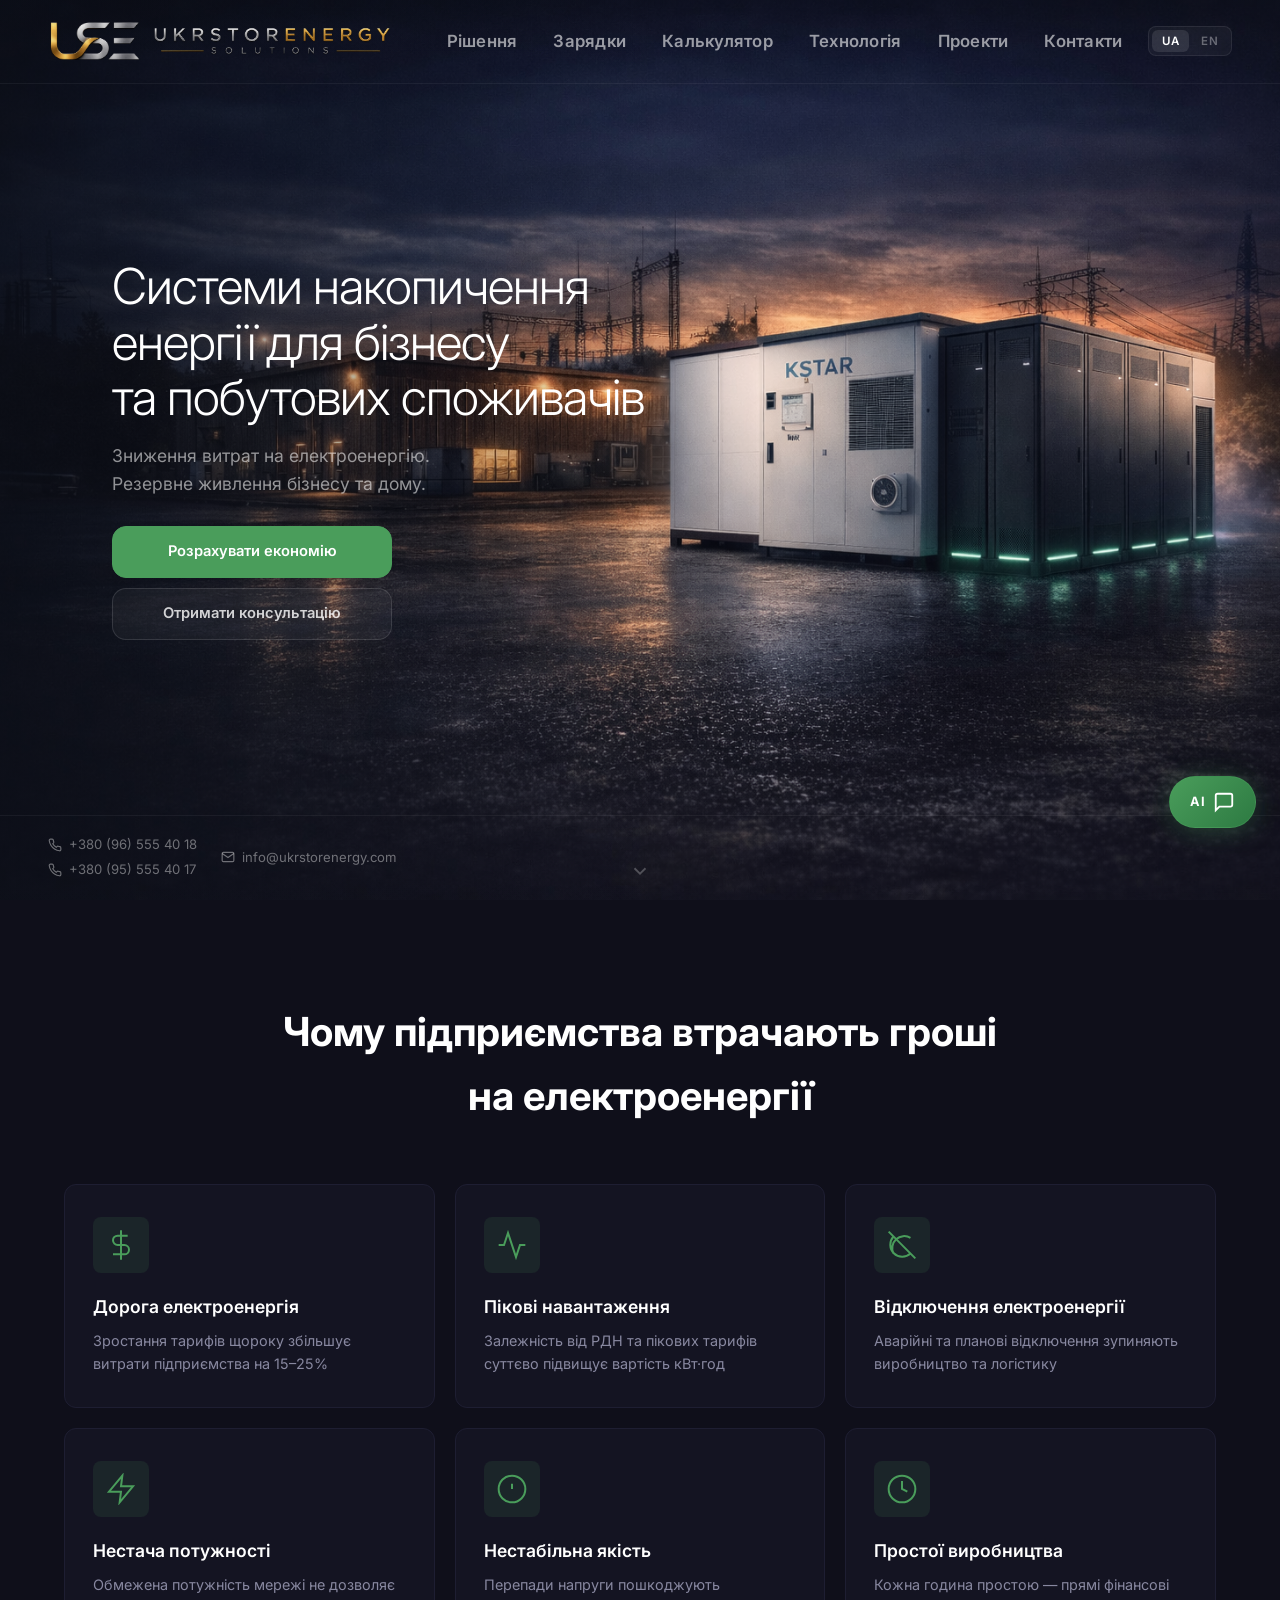
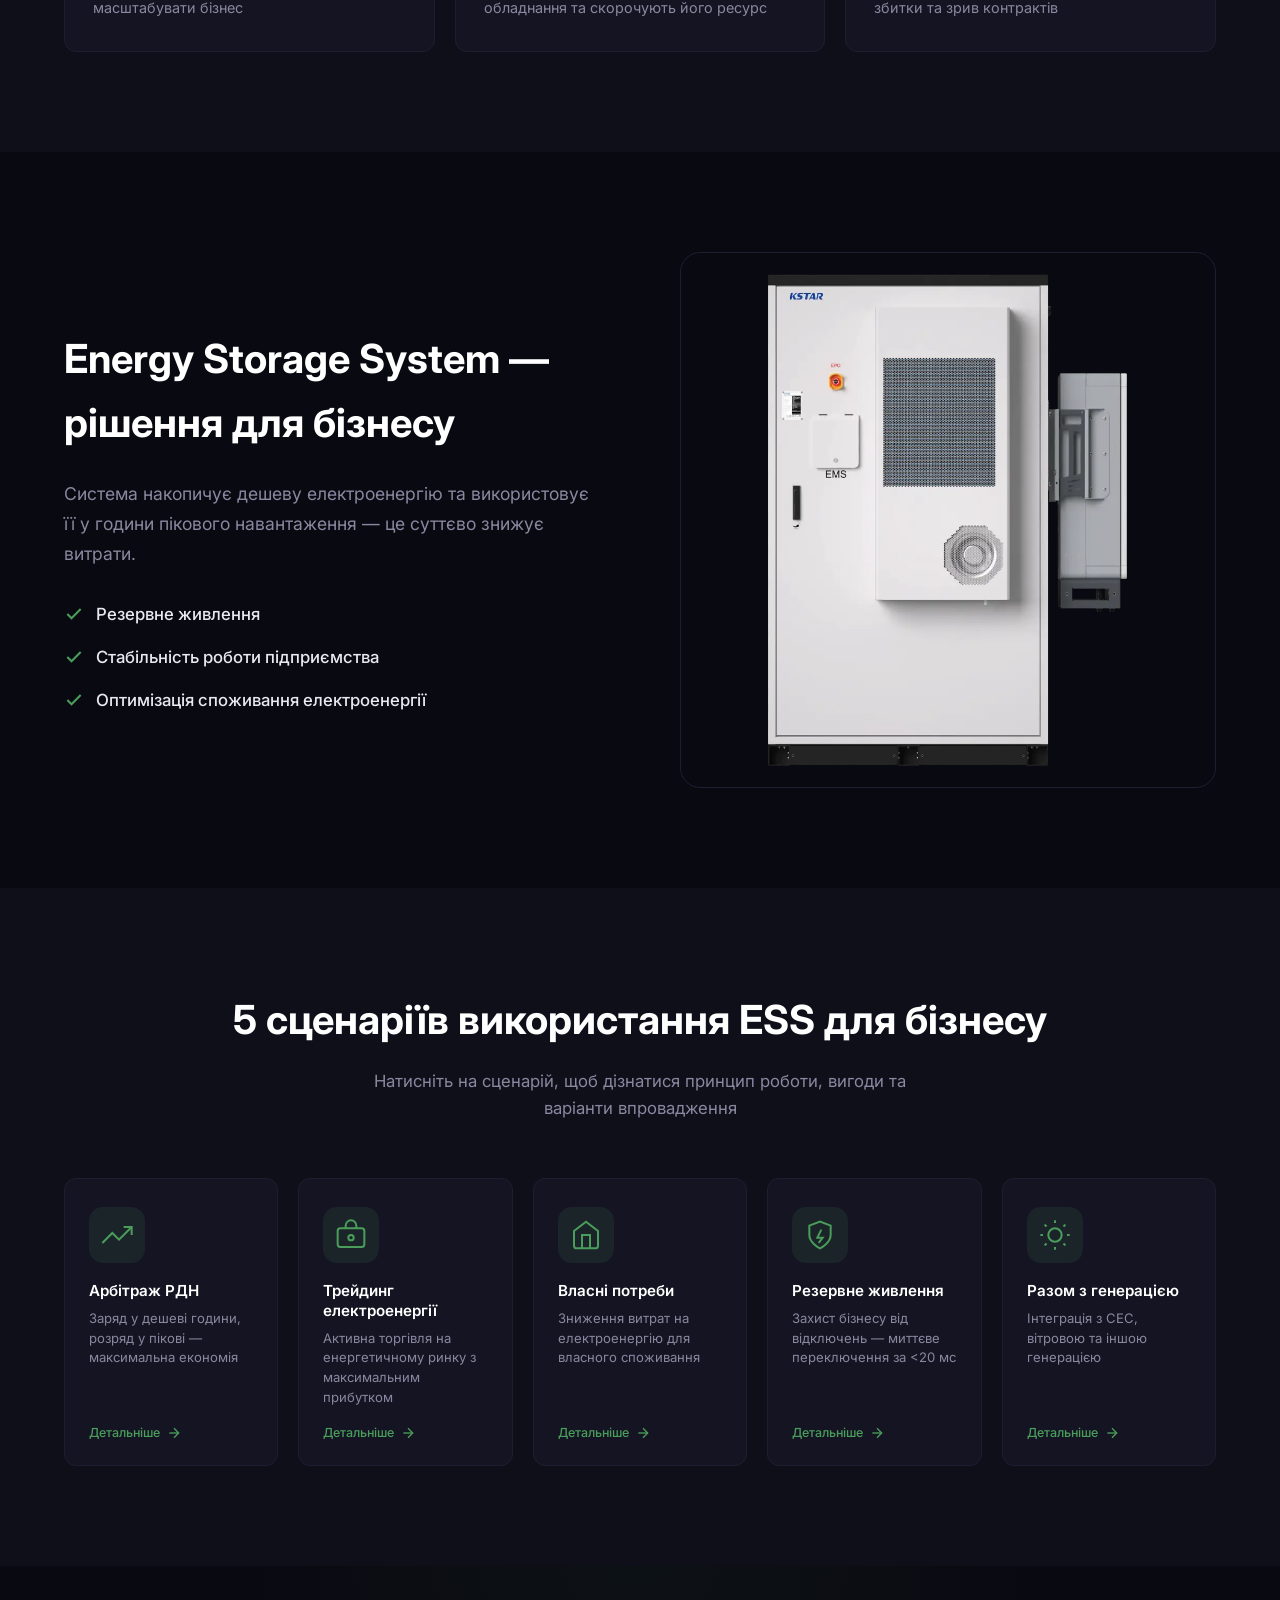
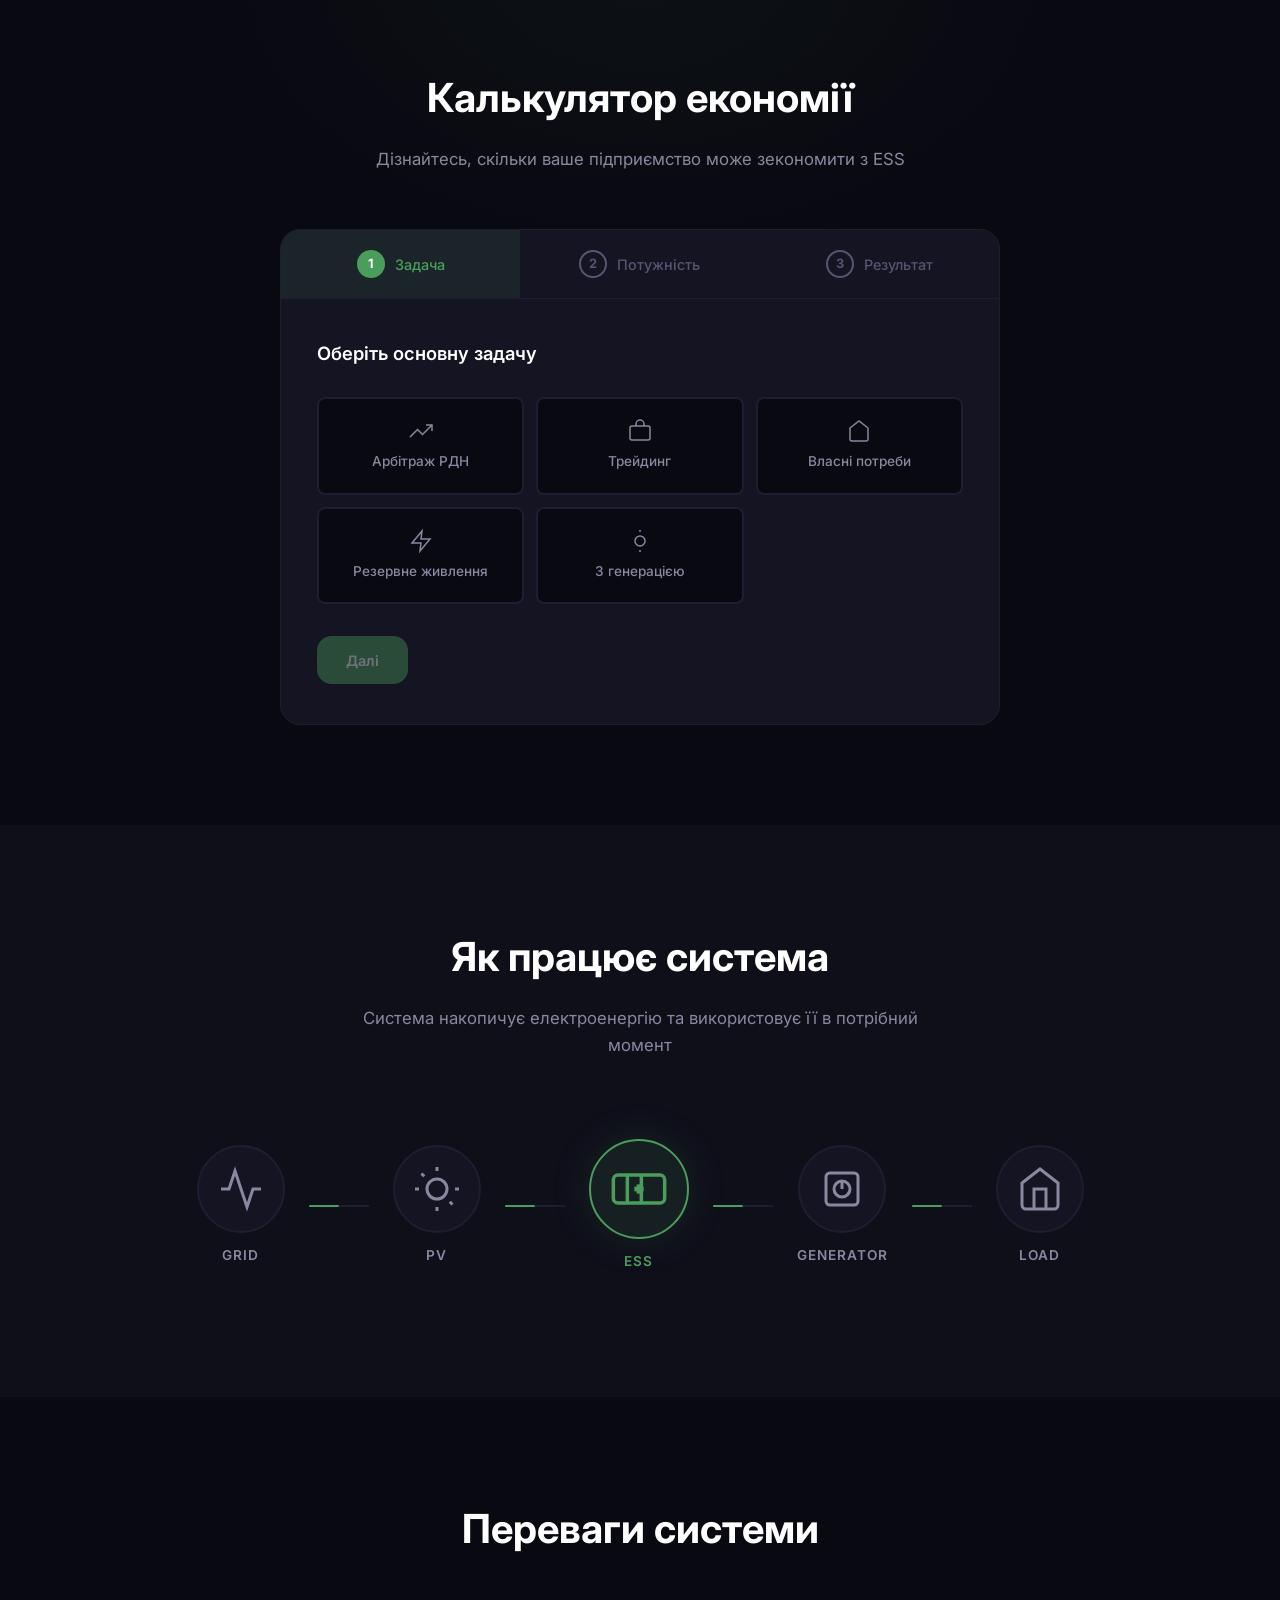
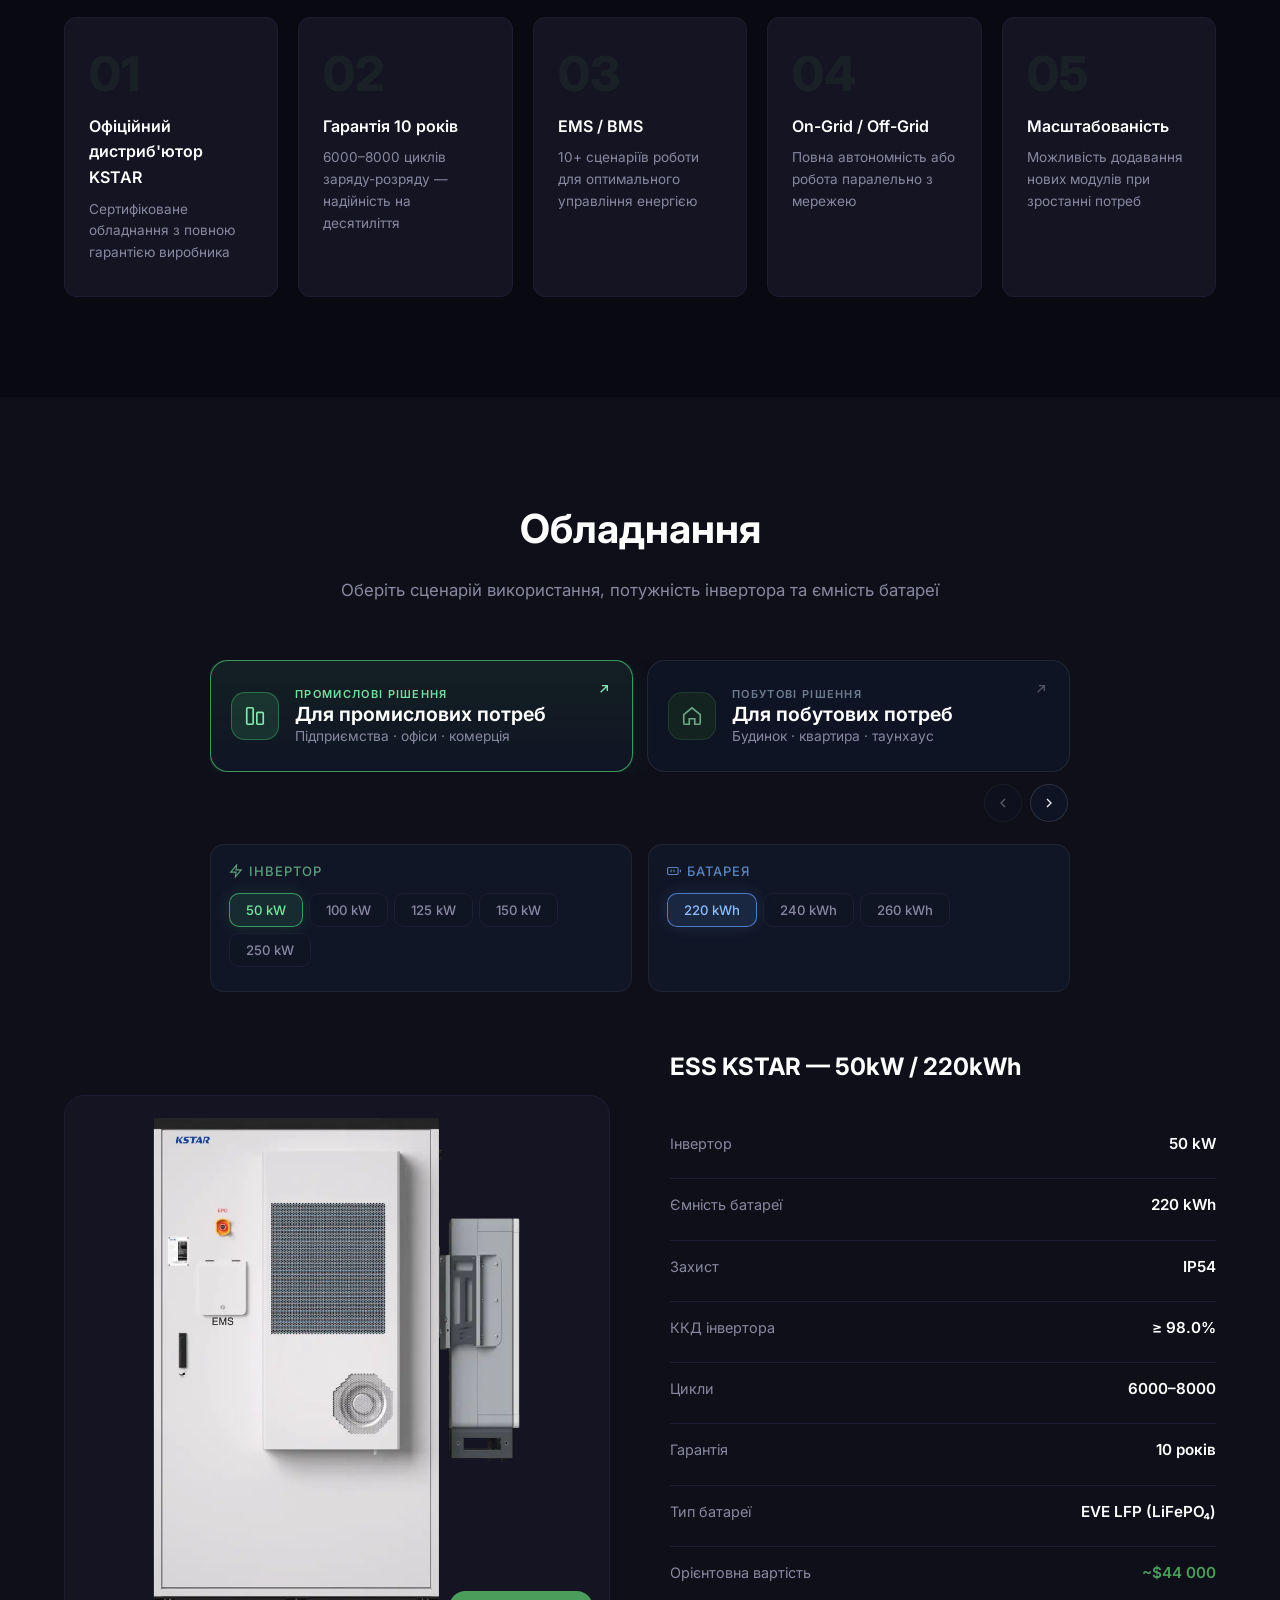
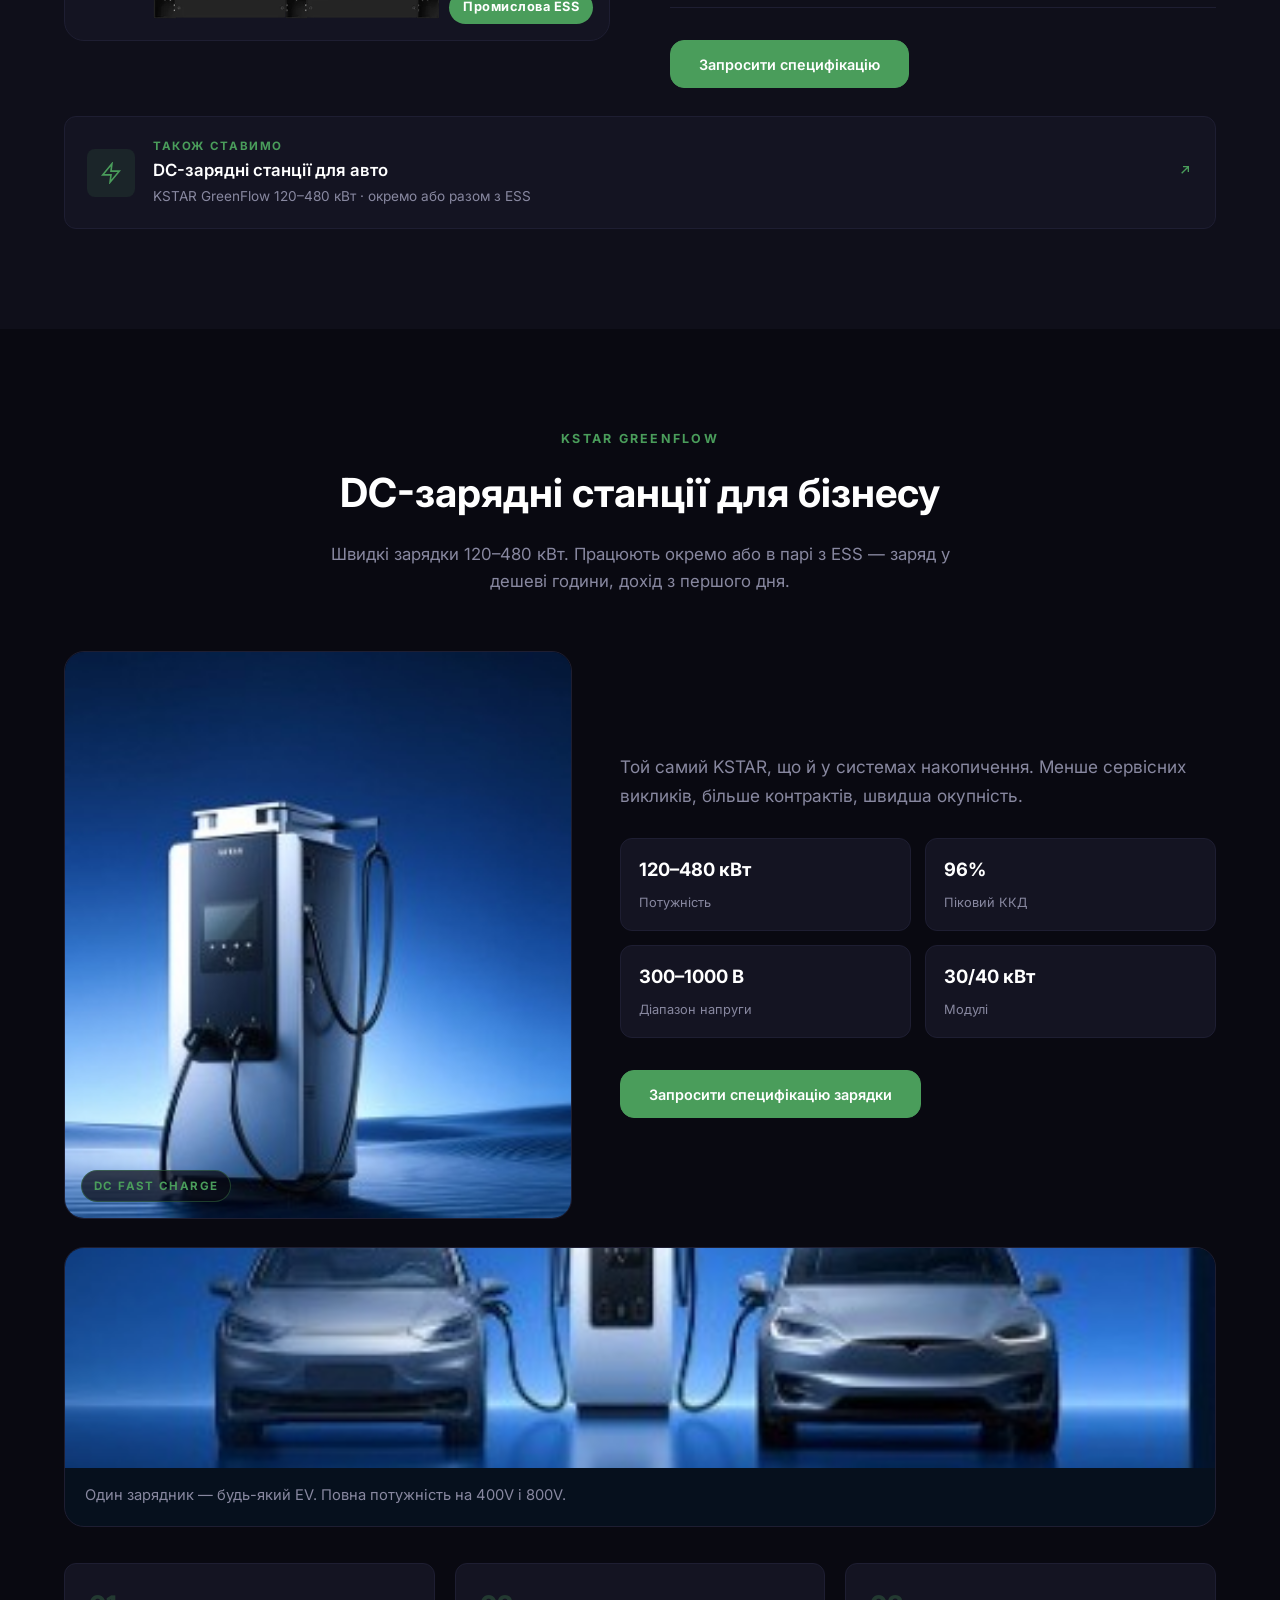
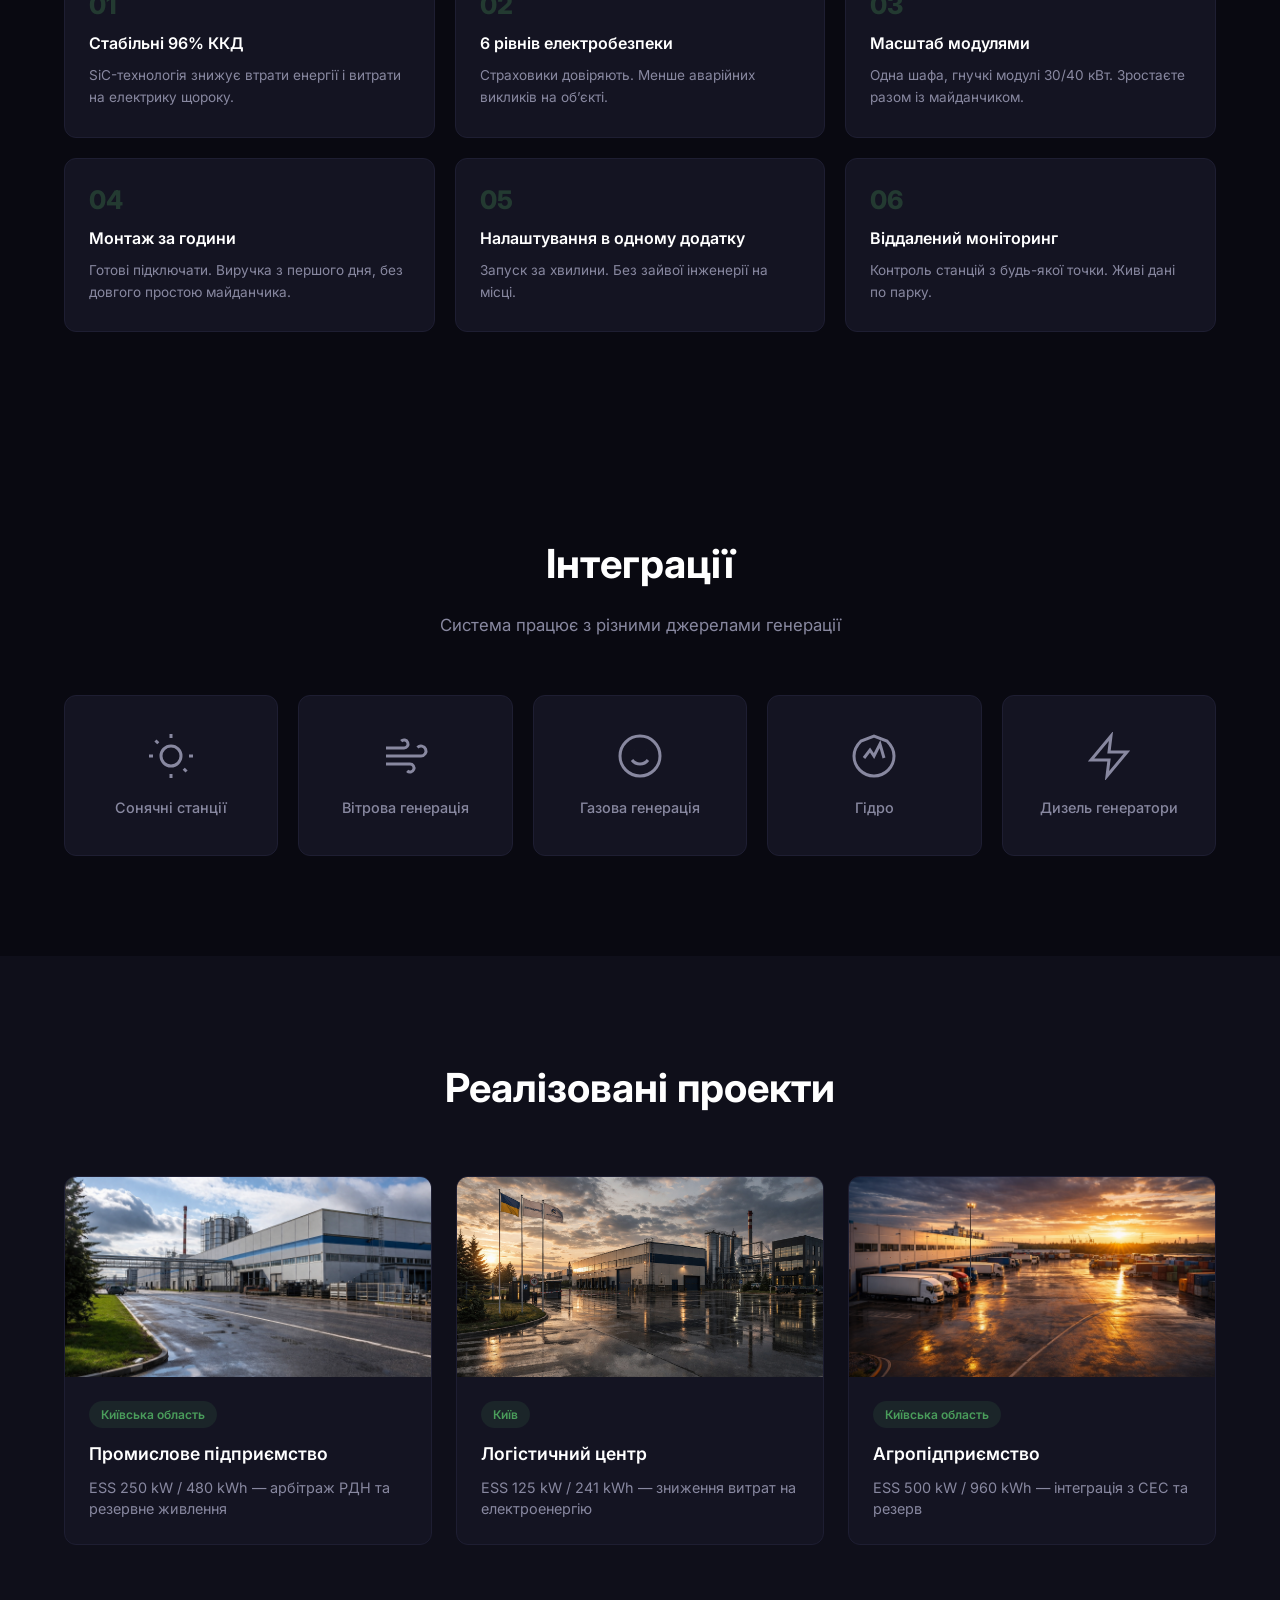
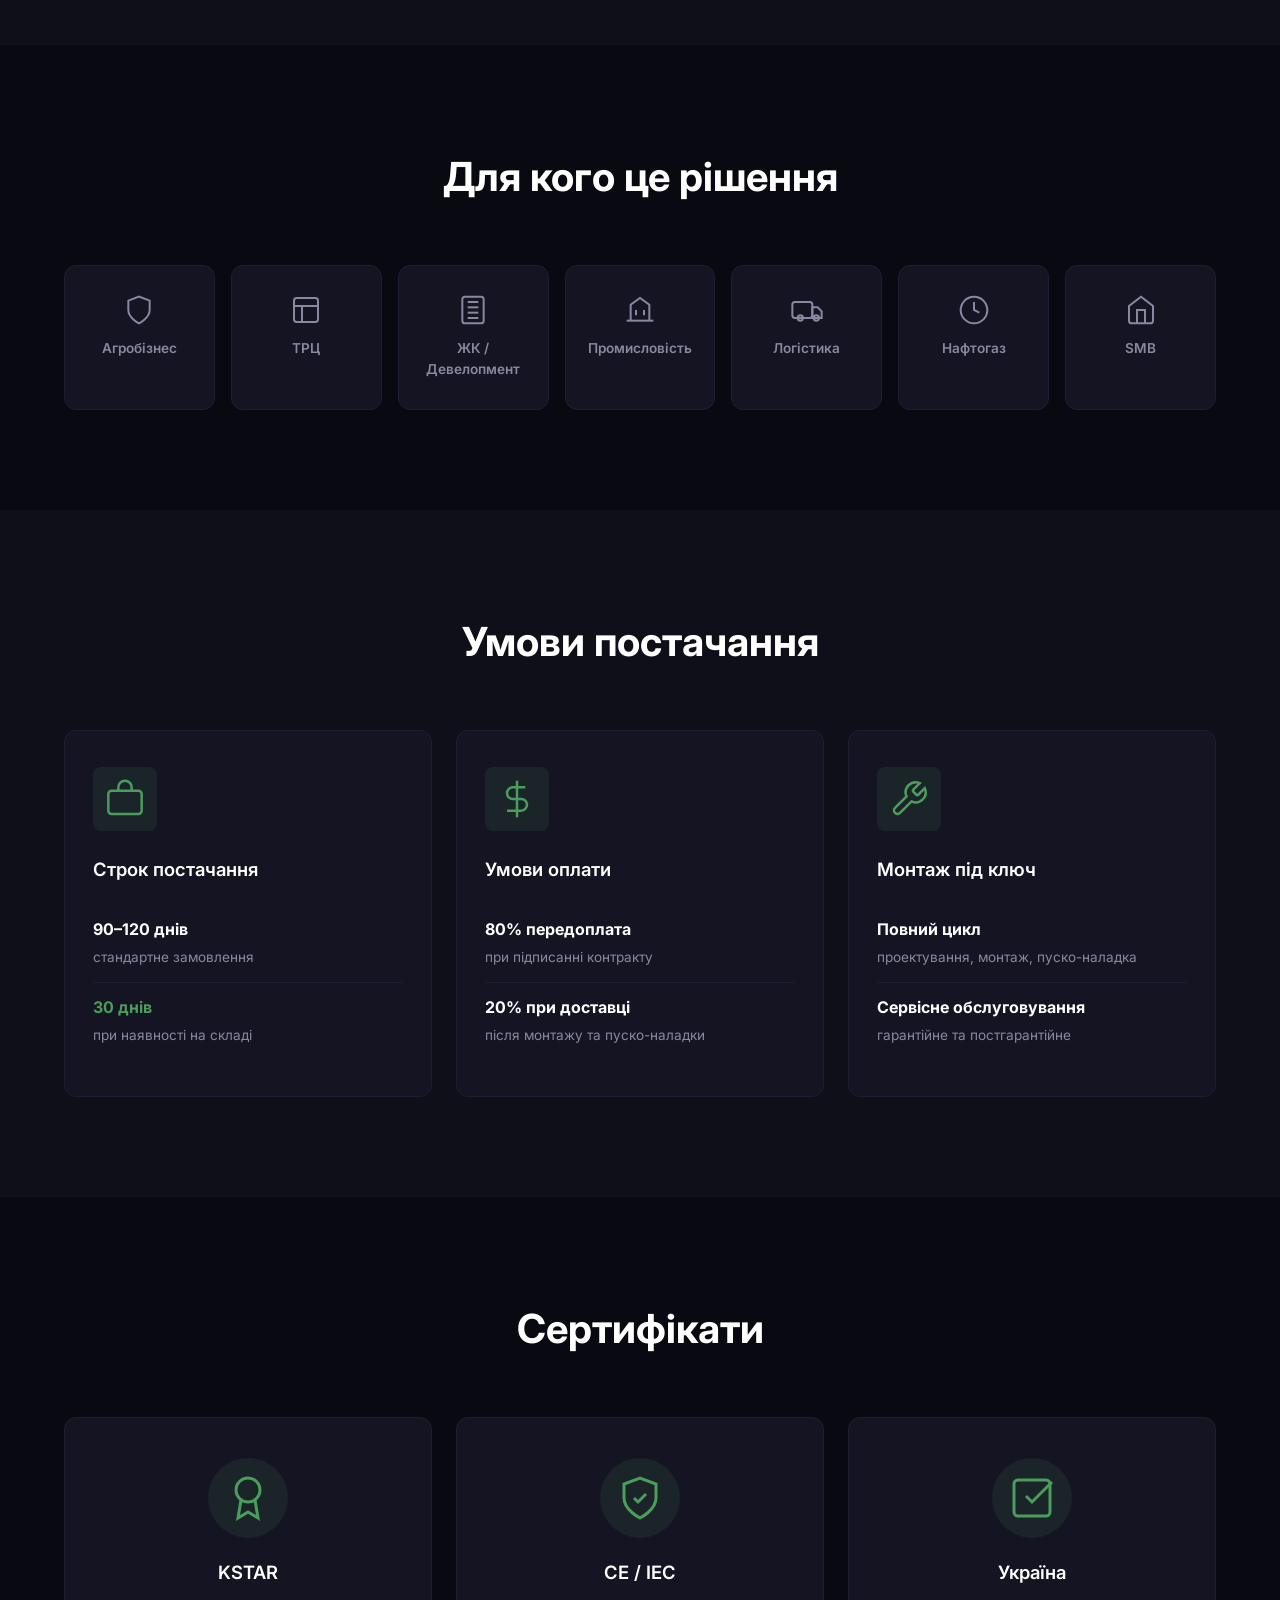
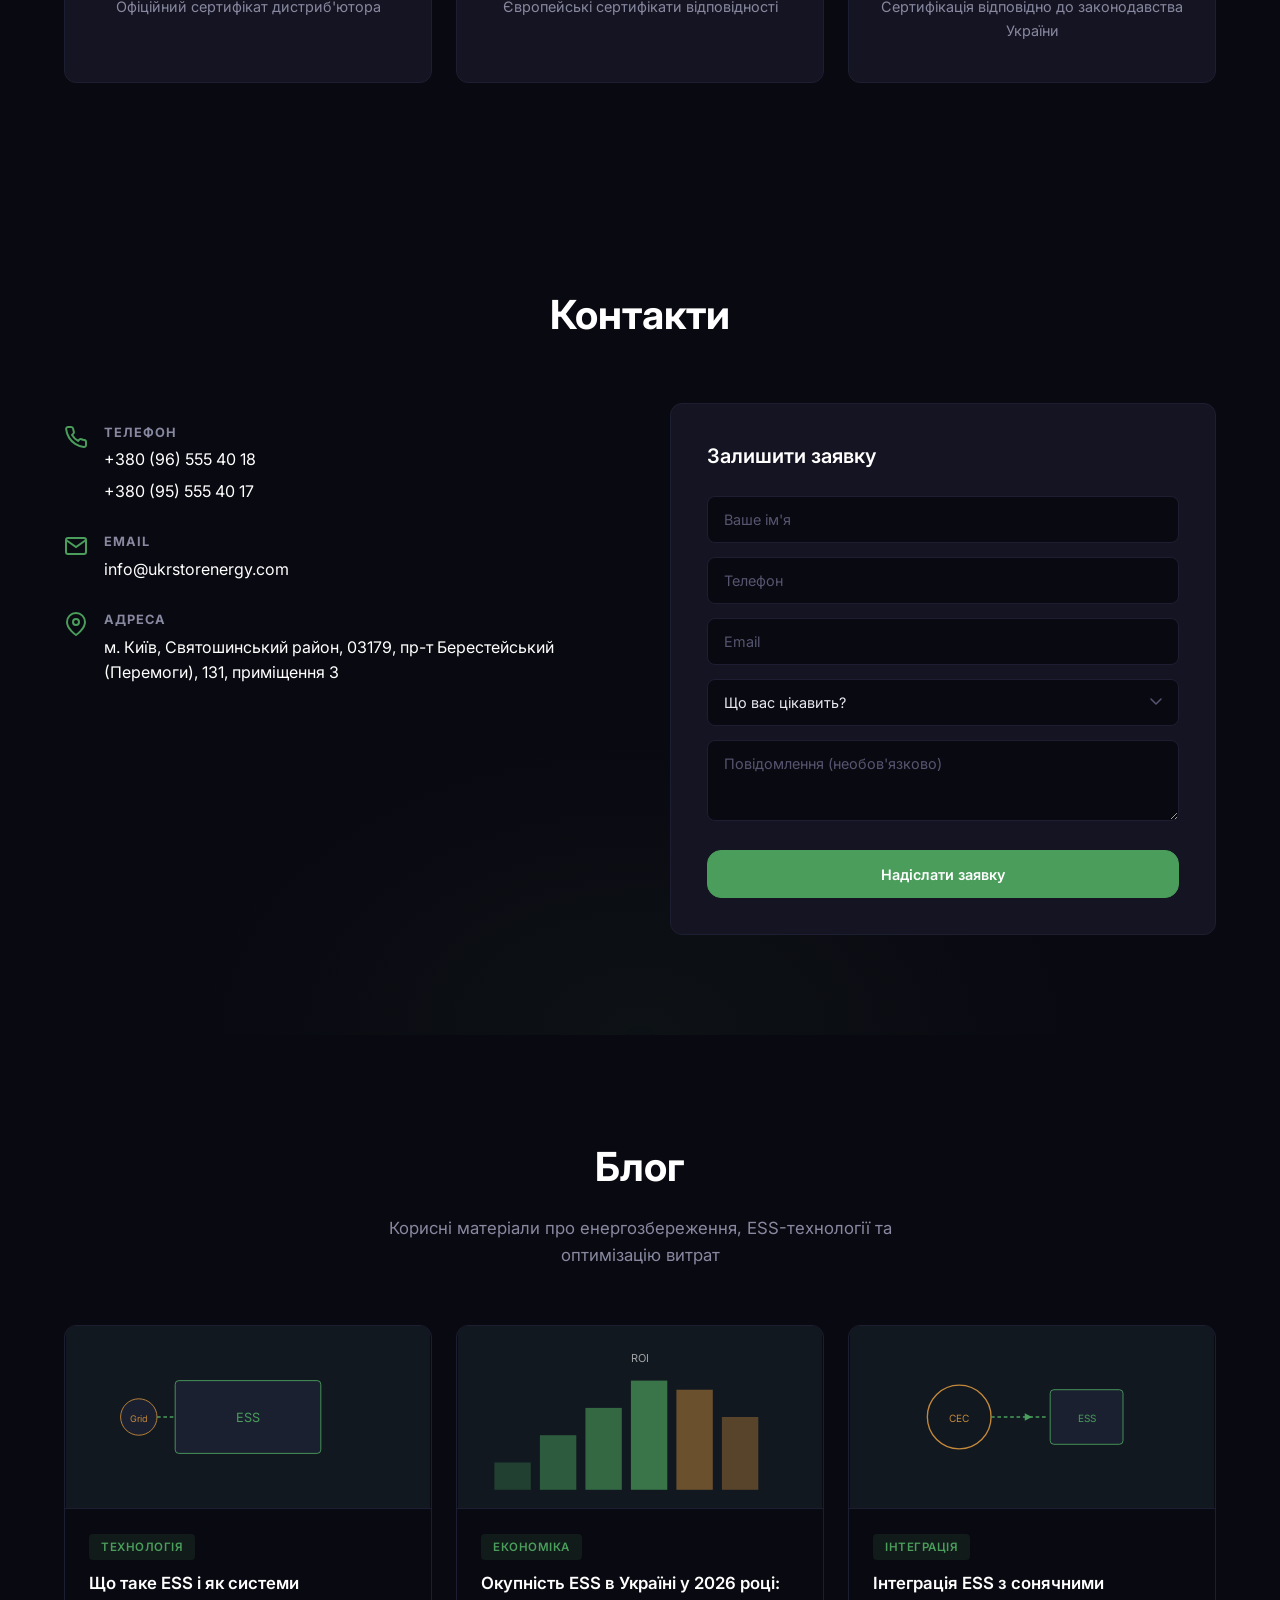
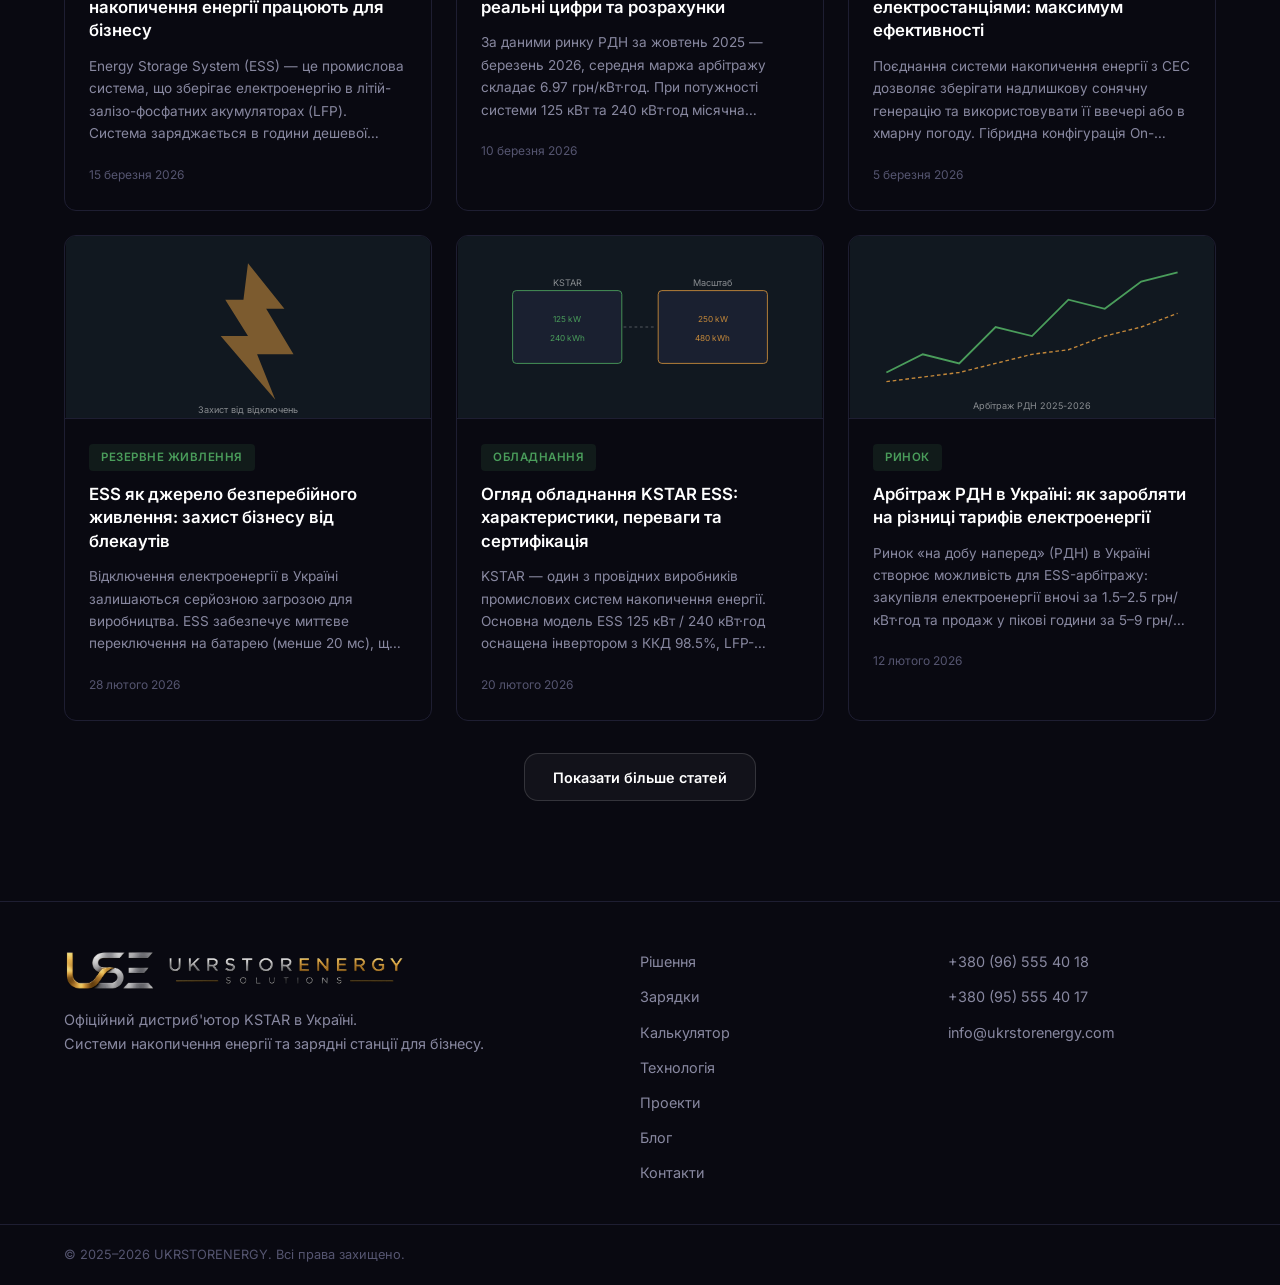
==== commit 4af3c3b5: "Add a KSTAR GreenFlow charging section to the energy site." ====
--- a/m.html
+++ b/m.html
@@ -5,7 +5,7 @@
     <meta name="viewport" content="width=device-width, initial-scale=1.0, viewport-fit=cover">
     <title>UKRSTORENERGY — Системи накопичення енергії ESS KSTAR для бізнесу в Україні</title>
     <meta name="description" content="Офіційний дистриб'ютор KSTAR ESS в Україні. Промислові системи накопичення енергії (ESS/BESS) — зниження витрат на електроенергію до 40%, резервне живлення, арбітраж РДН. Розрахунок окупності за 5 хвилин.">
-    <meta name="keywords" content="ESS, BESS, система накопичення енергії, KSTAR, акумуляторна станція, промислові батареї, LiFePO4, енергозбереження для бізнесу, резервне живлення, арбітраж РДН, peak shaving, зелена енергетика Україна, UKRSTORENERGY, сонячна електростанція ESS, зниження витрат електроенергія">
+    <meta name="keywords" content="ESS, BESS, система накопичення енергії, KSTAR, акумуляторна станція, промислові батареї, LiFePO4, енергозбереження для бізнесу, резервне живлення, арбітраж РДН, peak shaving, зелена енергетика Україна, UKRSTORENERGY, сонячна електростанція ESS, зниження витрат електроенергія, DC зарядна станція, зарядки для електромобілів, KSTAR GreenFlow">
     <meta name="robots" content="index, follow, max-snippet:-1, max-image-preview:large, max-video-preview:-1">
     <meta name="author" content="UKRSTORENERGY">
     <meta name="geo.region" content="UA">
@@ -46,7 +46,7 @@
     <meta http-equiv="Cache-Control" content="no-cache, no-store, must-revalidate">
     <meta http-equiv="Pragma" content="no-cache">
     <link rel="preload" as="video" href="videos/hero-mobile-v3.mp4" media="(max-width: 768px)">
-    <link rel="stylesheet" href="css/app.m13.css">
+    <link rel="stylesheet" href="css/app.m15.css">
     <style>
     @media (max-width: 768px), (max-device-width: 500px) {
         .hero, .hero-page { min-height: 0 !important; height: auto !important; }
@@ -328,6 +328,7 @@
             </a>
             <nav class="nav" id="nav">
                 <a href="#equipment" class="nav__link" data-i18n="navSolutions">Рішення</a>
+                <a href="#charging" class="nav__link" data-i18n="navCharging">Зарядки</a>
                 <a href="#calculator" class="nav__link" data-i18n="navCalculator">Калькулятор</a>
                 <a href="#technology" class="nav__link" data-i18n="navTechnology">Технологія</a>
                 <a href="#projects" class="nav__link" data-i18n="navProjects">Проекти</a>
@@ -551,6 +552,7 @@
         </a>
         <nav class="nav nav--header">
             <a href="#equipment" class="nav__link" data-i18n="navSolutions">Рішення</a>
+            <a href="#charging" class="nav__link" data-i18n="navCharging">Зарядки</a>
             <a href="#calculator" class="nav__link" data-i18n="navCalculator">Калькулятор</a>
             <a href="#technology" class="nav__link" data-i18n="navTechnology">Технологія</a>
             <a href="#projects" class="nav__link" data-i18n="navProjects">Проекти</a>
@@ -577,6 +579,7 @@
     </a>
     <div class="mobile-nav__links">
         <a href="#equipment" class="mobile-nav__link" data-i18n="navSolutions">Рішення</a>
+        <a href="#charging" class="mobile-nav__link" data-i18n="navCharging">Зарядки</a>
         <a href="#calculator" class="mobile-nav__link" data-i18n="navCalculator">Калькулятор</a>
         <a href="#technology" class="mobile-nav__link" data-i18n="navTechnology">Технологія</a>
         <a href="#projects" class="mobile-nav__link" data-i18n="navProjects">Проекти</a>
@@ -1065,6 +1068,96 @@
                 <a href="#contacts" class="btn btn--primary" data-i18n="equipBtn">Запросити специфікацію</a>
             </div>
         </div>
+
+        <a href="#charging" class="equip-bridge fade-up">
+            <span class="equip-bridge__icon" aria-hidden="true">
+                <svg width="22" height="22" viewBox="0 0 24 24" fill="none" stroke="currentColor" stroke-width="1.8"><path d="M13 2L3 14h9l-1 8 10-12h-9l1-8z"/></svg>
+            </span>
+            <span class="equip-bridge__body">
+                <span class="equip-bridge__kicker" data-i18n="equipBridgeKicker">Також ставимо</span>
+                <span class="equip-bridge__title" data-i18n="equipBridgeTitle">DC-зарядні станції для авто</span>
+                <span class="equip-bridge__meta" data-i18n="equipBridgeMeta">KSTAR GreenFlow 120–480 кВт · окремо або разом з ESS</span>
+            </span>
+            <span class="equip-bridge__go" aria-hidden="true">
+                <svg width="16" height="16" viewBox="0 0 24 24" fill="none" stroke="currentColor" stroke-width="2"><path d="M7 17L17 7M9 7h8v8"/></svg>
+            </span>
+        </a>
+    </div>
+</section>
+
+<!-- 8b. EV CHARGING -->
+<section class="section charging" id="charging">
+    <div class="container">
+        <span class="charging__kicker fade-up" data-i18n="chgKicker">KSTAR GreenFlow</span>
+        <h2 class="section__title fade-up" data-i18n="chgTitle">DC-зарядні станції для бізнесу</h2>
+        <p class="section__subtitle fade-up" data-i18n="chgSubtitle">Швидкі зарядки 120–480 кВт. Працюють окремо або в парі з ESS — заряд у дешеві години, дохід з першого дня.</p>
+
+        <div class="charging__hero fade-up">
+            <div class="charging__visual">
+                <img src="images/kstar-greenflow.jpg" alt="KSTAR GreenFlow — промислова DC-зарядна станція" width="450" height="504" loading="lazy">
+                <span class="charging__badge" data-i18n="chgBadge">DC Fast Charge</span>
+            </div>
+            <div class="charging__lead">
+                <p data-i18n="chgLead">Той самий KSTAR, що й у системах накопичення. Менше сервісних викликів, більше контрактів, швидша окупність.</p>
+                <div class="charging__stats">
+                    <div>
+                        <strong>120–480 кВт</strong>
+                        <span data-i18n="chgStat1">Потужність</span>
+                    </div>
+                    <div>
+                        <strong>96%</strong>
+                        <span data-i18n="chgStat2">Піковий ККД</span>
+                    </div>
+                    <div>
+                        <strong>300–1000 В</strong>
+                        <span data-i18n="chgStat3">Діапазон напруги</span>
+                    </div>
+                    <div>
+                        <strong>30/40 кВт</strong>
+                        <span data-i18n="chgStat4">Модулі</span>
+                    </div>
+                </div>
+                <a href="#contacts" class="btn btn--primary js-charging-cta" data-i18n="chgCta">Запросити специфікацію зарядки</a>
+            </div>
+        </div>
+
+        <div class="charging__scene fade-up">
+            <img src="images/kstar-greenflow-ev.jpg" alt="KSTAR GreenFlow заряджає електромобілі 400V і 800V" width="720" height="290" loading="lazy">
+            <p data-i18n="chgScene">Один зарядник — будь-який EV. Повна потужність на 400V і 800V.</p>
+        </div>
+
+        <div class="charging__grid">
+            <article class="charging-card fade-up">
+                <span class="charging-card__num">01</span>
+                <h3 data-i18n="chg1h">Стабільні 96% ККД</h3>
+                <p data-i18n="chg1p">SiC-технологія знижує втрати енергії і витрати на електрику щороку.</p>
+            </article>
+            <article class="charging-card fade-up">
+                <span class="charging-card__num">02</span>
+                <h3 data-i18n="chg2h">6 рівнів електробезпеки</h3>
+                <p data-i18n="chg2p">Страховики довіряють. Менше аварійних викликів на об’єкті.</p>
+            </article>
+            <article class="charging-card fade-up">
+                <span class="charging-card__num">03</span>
+                <h3 data-i18n="chg3h">Масштаб модулями</h3>
+                <p data-i18n="chg3p">Одна шафа, гнучкі модулі 30/40 кВт. Зростаєте разом із майданчиком.</p>
+            </article>
+            <article class="charging-card fade-up">
+                <span class="charging-card__num">04</span>
+                <h3 data-i18n="chg4h">Монтаж за години</h3>
+                <p data-i18n="chg4p">Готові підключати. Виручка з першого дня, без довгого простою майданчика.</p>
+            </article>
+            <article class="charging-card fade-up">
+                <span class="charging-card__num">05</span>
+                <h3 data-i18n="chg5h">Налаштування в одному додатку</h3>
+                <p data-i18n="chg5p">Запуск за хвилини. Без зайвої інженерії на місці.</p>
+            </article>
+            <article class="charging-card fade-up">
+                <span class="charging-card__num">06</span>
+                <h3 data-i18n="chg6h">Віддалений моніторинг</h3>
+                <p data-i18n="chg6p">Контроль станцій з будь-якої точки. Живі дані по парку.</p>
+            </article>
+        </div>
     </div>
 </section>
 
@@ -1347,6 +1440,7 @@
                     <option value="calculation" data-i18n="formOpt1">Розрахунок економії</option>
                     <option value="consultation" data-i18n="formOpt2">Консультація</option>
                     <option value="specification" data-i18n="formOpt3">Специфікація обладнання</option>
+                    <option value="charging" data-i18n="formOpt5">DC-зарядні станції</option>
                     <option value="project" data-i18n="formOpt4">Проект під ключ</option>
                 </select>
                 <textarea name="message" placeholder="Повідомлення (необов'язково)" rows="3" data-i18n="formMsg"></textarea>
@@ -1486,10 +1580,11 @@
                 <img class="logo__mark" src="images/logo-mark.png" alt="UKRSTORENERGY Solutions" width="512" height="234">
                 <img class="logo__wordmark" src="images/ukrstorenergy-solutions-wordmark.webp" alt="" width="1601" height="210" aria-hidden="true">
             </a>
-            <p data-i18n="footerDesc">Офіційний дистриб'ютор KSTAR в Україні.<br>Системи накопичення енергії для бізнесу.</p>
+            <p data-i18n="footerDesc">Офіційний дистриб'ютор KSTAR в Україні.<br>Системи накопичення енергії та зарядні станції для бізнесу.</p>
         </div>
         <div class="footer__nav">
             <a href="#equipment" data-i18n="navSolutions">Рішення</a>
+            <a href="#charging" data-i18n="navCharging">Зарядки</a>
             <a href="#calculator" data-i18n="navCalculator">Калькулятор</a>
             <a href="#technology" data-i18n="navTechnology">Технологія</a>
             <a href="#projects" data-i18n="navProjects">Проекти</a>
@@ -1510,6 +1605,6 @@
 </footer>
 
 <script src="js/equipment-data.js"></script>
-<script src="js/app.m13.js"></script>
+<script src="js/app.m15.js"></script>
 </body>
 </html>
--- a/css/app.m15.css
+++ b/css/app.m15.css
@@ -0,0 +1,4129 @@
+/* ========================================
+   UKRSTORENERGY — Dark B2B Landing
+   ======================================== */
+
+:root {
+    --bg:           #090911;
+    --bg-light:     #0f0f1a;
+    --bg-card:      #141422;
+    --bg-card-hover:#1a1a2e;
+    --border:       #1e1e32;
+    --accent:       #4a9d5b;
+    --accent-hover: #3d8a4e;
+    --accent-dim:   rgba(74, 157, 91, 0.12);
+    --text:         #e8e8f0;
+    --text-muted:   #8888a0;
+    --text-dim:     #555570;
+    --white:        #ffffff;
+    --radius:       12px;
+    --radius-sm:    8px;
+    --radius-lg:    20px;
+    --shadow:       0 4px 40px rgba(0,0,0,0.4);
+    --transition:   0.3s cubic-bezier(0.4, 0, 0.2, 1);
+    --font:         'Inter', -apple-system, BlinkMacSystemFont, sans-serif;
+}
+
+*, *::before, *::after {
+    margin: 0;
+    padding: 0;
+    box-sizing: border-box;
+}
+
+html {
+    scroll-behavior: smooth;
+    scroll-padding-top: 80px;
+    overflow-x: hidden;
+}
+
+body {
+    font-family: var(--font);
+    background: var(--bg);
+    color: var(--text);
+    line-height: 1.6;
+    -webkit-font-smoothing: antialiased;
+    overflow-x: hidden;
+}
+
+body.nav-is-open { overflow: hidden; }
+
+a {
+    color: inherit;
+    text-decoration: none;
+    transition: color var(--transition);
+}
+
+ul, ol { list-style: none; }
+img { max-width: 100%; display: block; }
+
+.container {
+    max-width: 1200px;
+    margin: 0 auto;
+    padding: 0 24px;
+}
+
+/* ========================================
+   STICKY HEADER (appears on scroll)
+   ======================================== */
+
+.header {
+    position: fixed;
+    top: 0;
+    left: 0;
+    right: 0;
+    z-index: 1000;
+    background: rgba(9, 9, 17, 0.92);
+    backdrop-filter: blur(24px);
+    -webkit-backdrop-filter: blur(24px);
+    border-bottom: 1px solid rgba(255, 255, 255, 0.04);
+    transform: translateY(-100%);
+    transition: transform var(--transition);
+}
+
+.header--visible {
+    transform: translateY(0);
+}
+
+.header__inner {
+    display: flex;
+    align-items: center;
+    height: 60px;
+}
+
+.header .nav--header {
+    display: flex;
+    flex: 1;
+    justify-content: center;
+    gap: 36px;
+    margin: 0;
+    transform: translateX(-18px);
+}
+
+.header .lang-switch {
+    flex-shrink: 0;
+}
+
+.burger--header {
+    display: none;
+}
+
+/* Mobile navigation overlay */
+.mobile-nav {
+    display: none;
+    flex-direction: column;
+    align-items: center;
+    position: fixed;
+    inset: 0;
+    z-index: 9999;
+    background: rgb(9, 9, 17);
+    padding: 0;
+    overflow-y: auto;
+    -webkit-overflow-scrolling: touch;
+}
+
+.mobile-nav--open {
+    display: flex;
+}
+
+.mobile-nav__close {
+    position: absolute;
+    top: 18px;
+    right: 18px;
+    width: 44px;
+    height: 44px;
+    display: flex;
+    align-items: center;
+    justify-content: center;
+    background: rgba(255, 255, 255, 0.06);
+    border: 1px solid rgba(255, 255, 255, 0.1);
+    border-radius: 12px;
+    color: rgba(255, 255, 255, 0.7);
+    cursor: pointer;
+    transition: background var(--transition), color var(--transition);
+    z-index: 1;
+}
+
+.mobile-nav__close:hover,
+.mobile-nav__close:active {
+    background: rgba(255, 255, 255, 0.12);
+    color: var(--white);
+}
+
+.mobile-nav__logo {
+    margin-top: 72px;
+    justify-content: center;
+    --logo-mark-max: 96px;
+    --logo-word-max: 248px;
+    --logo-gap: 10px;
+}
+
+.mobile-nav__links {
+    display: flex;
+    flex-direction: column;
+    align-items: center;
+    width: 100%;
+    margin-top: 36px;
+    padding: 0 24px;
+}
+
+.mobile-nav__link {
+    font-size: 1.1rem;
+    font-weight: 500;
+    color: rgba(255, 255, 255, 0.65);
+    padding: 16px 0;
+    border-bottom: 1px solid rgba(255, 255, 255, 0.06);
+    width: 100%;
+    max-width: 280px;
+    text-align: center;
+    letter-spacing: 0.03em;
+    text-decoration: none;
+    transition: color var(--transition);
+}
+
+.mobile-nav__link:last-child {
+    border-bottom: none;
+}
+
+.mobile-nav__link:hover,
+.mobile-nav__link:active {
+    color: var(--accent);
+}
+
+.mobile-nav__lang {
+    margin-top: 32px;
+}
+
+.mobile-nav__contact {
+    margin-top: auto;
+    padding: 24px 0 36px;
+    display: flex;
+    flex-direction: column;
+    gap: 8px;
+}
+
+.mobile-nav__contact a {
+    color: rgba(255, 255, 255, 0.5);
+    font-size: 0.85rem;
+    text-decoration: none;
+    letter-spacing: 0.02em;
+    transition: color var(--transition);
+}
+
+.mobile-nav__contact a:hover {
+    color: var(--accent);
+}
+
+.logo {
+    --logo-mark-max: 82px;
+    --logo-word-max: 210px;
+    --logo-gap: 8px;
+    display: flex;
+    align-items: center;
+    gap: var(--logo-gap);
+    flex-shrink: 0;
+    text-decoration: none;
+    line-height: 0;
+    white-space: nowrap;
+    flex-wrap: nowrap;
+}
+
+.logo img {
+    display: block;
+    width: auto;
+    height: auto;
+    object-fit: contain;
+}
+
+.logo__mark {
+    max-width: var(--logo-mark-max);
+    flex-shrink: 0;
+}
+
+.logo__wordmark {
+    max-width: var(--logo-word-max);
+    flex-shrink: 0;
+}
+
+.footer .logo {
+    --logo-mark-max: 92px;
+    --logo-word-max: 240px;
+    --logo-gap: 10px;
+}
+
+.nav {
+    display: flex;
+    gap: 36px;
+}
+
+.nav__link {
+    font-size: 1.05rem;
+    font-weight: 600;
+    color: rgba(255, 255, 255, 0.58);
+    position: relative;
+    transition: color var(--transition);
+    letter-spacing: 0.015em;
+    white-space: nowrap;
+}
+
+.nav__link:hover,
+.nav__link--active {
+    color: var(--white);
+}
+
+.nav__link::after {
+    content: '';
+    position: absolute;
+    bottom: -6px;
+    left: 0;
+    width: 0;
+    height: 1.5px;
+    background: var(--accent);
+    transition: width var(--transition);
+}
+
+.nav__link:hover::after {
+    width: 100%;
+}
+
+.burger {
+    display: none;
+    flex-direction: column;
+    gap: 5px;
+    background: none;
+    border: none;
+    cursor: pointer;
+    padding: 4px;
+    margin-left: auto;
+}
+
+.burger span {
+    width: 22px;
+    height: 1.5px;
+    background: var(--white);
+    border-radius: 2px;
+    transition: var(--transition);
+}
+
+/* ========================================
+   BUTTONS — unified design system
+   ======================================== */
+
+.btn {
+    display: inline-flex;
+    align-items: center;
+    justify-content: center;
+    gap: 8px;
+    height: 48px;
+    padding: 0 28px;
+    border-radius: 14px;
+    font-family: var(--font);
+    font-size: 0.9rem;
+    font-weight: 600;
+    cursor: pointer;
+    border: 1.5px solid transparent;
+    transition: background var(--transition), border-color var(--transition), box-shadow var(--transition), color var(--transition);
+    white-space: nowrap;
+}
+
+.btn--primary {
+    background: var(--accent);
+    color: var(--white);
+    border-color: var(--accent);
+}
+
+.btn--primary:hover {
+    background: var(--accent-hover);
+    border-color: var(--accent-hover);
+    box-shadow: 0 4px 20px rgba(74, 157, 91, 0.18);
+}
+
+.btn--outline {
+    background: rgba(255, 255, 255, 0.04);
+    color: var(--white);
+    border-color: rgba(255, 255, 255, 0.14);
+}
+
+.btn--outline:hover {
+    background: rgba(255, 255, 255, 0.08);
+    border-color: rgba(255, 255, 255, 0.28);
+}
+
+.btn--lg {
+    height: 52px;
+    padding: 0 32px;
+    font-size: 0.95rem;
+}
+
+.btn--full { width: 100%; }
+
+/* ========================================
+   HERO
+   ======================================== */
+
+.hero-page {
+    --hero-pad-x: clamp(1.25rem, 4.2vw, 3rem);
+}
+
+.hero {
+    position: relative;
+    display: flex;
+    flex-direction: column;
+    width: 100%;
+    overflow: hidden;
+    min-height: 100vh;
+    background: #0a0e16;
+}
+
+/* Background image */
+.hero__bg {
+    position: absolute;
+    inset: 0;
+    z-index: 0;
+    width: 100%;
+    height: 100%;
+    overflow: hidden;
+}
+
+.hero__bg img,
+.hero__bg video {
+    position: absolute;
+    inset: 0;
+    display: block;
+    width: 100%;
+    height: 100%;
+    object-fit: cover;
+    object-position: center center;
+}
+
+.hero__video {
+    opacity: 0;
+    transition: opacity 0.45s ease;
+    z-index: 1;
+}
+
+.hero__video.is-active {
+    opacity: 1;
+    z-index: 2;
+}
+
+.hero__video--mobile,
+.hero__video-mask {
+    display: none !important;
+}
+
+.hero__video-mask {
+    z-index: 4;
+    pointer-events: none;
+}
+
+.hero__video::-webkit-media-controls,
+.hero__video::-webkit-media-controls-enclosure,
+.hero__video::-webkit-media-controls-panel,
+.hero__video::-webkit-media-controls-start-playback-button,
+.hero__video::-webkit-media-controls-overlay-play-button,
+.hero__video::-webkit-media-controls-play-button {
+    display: none !important;
+    -webkit-appearance: none;
+    opacity: 0;
+    pointer-events: none;
+    width: 0;
+    height: 0;
+}
+
+@media (prefers-reduced-motion: reduce) {
+    .hero__bg video {
+        display: none;
+    }
+}
+
+/* Overlays for text readability */
+.hero__overlay {
+    position: absolute;
+    inset: 0;
+    z-index: 2;
+    pointer-events: none;
+}
+
+.hero__overlay--left {
+    background: linear-gradient(
+        90deg,
+        rgba(10, 14, 22, 0.60) 0%,
+        rgba(10, 14, 22, 0.28) 28%,
+        transparent 52%
+    );
+}
+
+.hero__overlay--top {
+    background: linear-gradient(
+        180deg,
+        rgba(10, 14, 22, 0.3) 0%,
+        transparent 60px
+    );
+}
+
+/* Kept subtle — strong bottom fade read as an empty “strip” over the photo */
+.hero__overlay--bottom {
+    background: linear-gradient(
+        0deg,
+        rgba(10, 14, 22, 0.05) 0%,
+        transparent 30px
+    );
+}
+
+/* Nav inside hero */
+.hero-nav {
+    position: relative;
+    z-index: 2;
+    flex-shrink: 0;
+    display: flex;
+    align-items: center;
+    gap: 28px;
+    padding: 20px var(--hero-pad-x, clamp(1.25rem, 4.2vw, 3rem));
+    border-bottom: 1px solid rgba(255, 255, 255, 0.05);
+}
+
+.hero-nav .nav {
+    display: flex;
+    flex: 1;
+    justify-content: center;
+    gap: 36px;
+    margin-left: 0;
+    transform: translateX(14px);
+}
+
+.hero-nav .logo {
+    --logo-mark-max: 94px;
+    --logo-word-max: 242px;
+    --logo-gap: 9px;
+}
+
+.hero-nav .lang-switch {
+    flex-shrink: 0;
+}
+
+/* Language switcher */
+.lang-switch {
+    display: flex;
+    gap: 2px;
+    background: rgba(255, 255, 255, 0.04);
+    border: 1px solid rgba(255, 255, 255, 0.08);
+    border-radius: 8px;
+    padding: 3px;
+}
+
+.lang-switch__btn {
+    padding: 4px 10px;
+    font-family: var(--font);
+    font-size: 0.72rem;
+    font-weight: 600;
+    letter-spacing: 0.5px;
+    background: transparent;
+    color: rgba(255, 255, 255, 0.35);
+    border: none;
+    border-radius: 6px;
+    cursor: pointer;
+    transition: all var(--transition);
+}
+
+.lang-switch__btn:hover {
+    color: rgba(255, 255, 255, 0.7);
+}
+
+.lang-switch__btn--active {
+    background: rgba(255, 255, 255, 0.1);
+    color: var(--white);
+}
+
+/* Hero body */
+.hero__body {
+    position: relative;
+    z-index: 2;
+    flex: 1 1 auto;
+    display: flex;
+    align-items: center;
+    align-self: stretch;
+    min-height: 0;
+    padding: clamp(1.5rem, 3vw, 2.75rem) var(--hero-pad-x, clamp(1.25rem, 4.2vw, 3rem));
+    box-sizing: border-box;
+}
+
+.hero__title {
+    font-size: clamp(1.9rem, 4.2vw, 3.1rem);
+    font-weight: 300;
+    line-height: 1.12;
+    letter-spacing: -0.02em;
+    color: var(--white);
+    margin-bottom: 16px;
+    overflow-wrap: break-word;
+}
+
+.hero__subtitle {
+    font-size: clamp(0.92rem, 1.4vw, 1.1rem);
+    line-height: 1.6;
+    color: rgba(255, 255, 255, 0.55);
+    margin-bottom: 28px;
+}
+
+.hero__actions {
+    display: flex;
+    flex-direction: column;
+    gap: 10px;
+    max-width: 280px;
+}
+
+.hero__actions .btn {
+    width: 100%;
+    height: 52px;
+    border-radius: 14px;
+    font-size: 0.92rem;
+}
+
+.btn--accent {
+    background: var(--accent);
+    color: var(--white);
+    border-color: var(--accent);
+}
+
+.btn--accent:hover {
+    background: var(--accent-hover);
+    border-color: var(--accent-hover);
+    box-shadow: 0 4px 20px rgba(74, 157, 91, 0.18);
+}
+
+.btn--ghost {
+    background: rgba(255, 255, 255, 0.04);
+    color: rgba(255, 255, 255, 0.8);
+    border-color: rgba(255, 255, 255, 0.12);
+}
+
+.btn--ghost:hover {
+    background: rgba(255, 255, 255, 0.08);
+    border-color: rgba(255, 255, 255, 0.25);
+    color: var(--white);
+}
+
+.hero__text {
+    max-width: min(640px, 100%);
+    width: 100%;
+    margin-left: 4rem;
+}
+
+/* Bottom contacts */
+.hero__bottom {
+    position: relative;
+    z-index: 2;
+    flex-shrink: 0;
+    display: flex;
+    align-items: center;
+    gap: 24px;
+    padding: 18px var(--hero-pad-x, clamp(1.25rem, 4.2vw, 3rem)) 20px;
+    margin-top: auto;
+    border-top: 1px solid rgba(255, 255, 255, 0.05);
+}
+
+.hero__phones {
+    display: flex;
+    flex-direction: column;
+    gap: 4px;
+}
+
+.hero__contact {
+    display: flex;
+    align-items: center;
+    gap: 7px;
+    font-size: 0.82rem;
+    color: rgba(255, 255, 255, 0.4);
+    transition: color var(--transition);
+}
+
+.hero__contact:hover {
+    color: var(--white);
+}
+
+.hero-audience,
+.hero-mobile-cta,
+.hero-links,
+.pain__title-mobile {
+    display: none;
+}
+
+.pain__title-desktop {
+    display: inline;
+}
+
+/* Scroll arrow inside hero */
+.hero-page__scroll {
+    position: absolute;
+    bottom: 18px;
+    left: 50%;
+    transform: translateX(-50%);
+    z-index: 3;
+    display: flex;
+    justify-content: center;
+    color: rgba(255, 255, 255, 0.25);
+    animation: bounce 2.5s ease infinite;
+    text-decoration: none;
+}
+
+.hero-page__scroll:hover {
+    color: rgba(255, 255, 255, 0.5);
+}
+
+@keyframes bounce {
+    0%, 100% { transform: translateY(0); }
+    50% { transform: translateY(6px); }
+}
+
+/* ========================================
+   SECTIONS COMMON
+   ======================================== */
+
+.section {
+    padding: 100px 0;
+}
+
+.section__title {
+    font-size: clamp(1.75rem, 3.5vw, 2.5rem);
+    font-weight: 700;
+    text-align: center;
+    margin-bottom: 16px;
+    color: var(--white);
+}
+
+.section__title--left { text-align: left; }
+
+.section__subtitle {
+    text-align: center;
+    color: var(--text-muted);
+    font-size: 1.05rem;
+    max-width: 600px;
+    margin: 0 auto 56px;
+}
+
+/* ========================================
+   2. PAIN
+   ======================================== */
+
+.pain { background: var(--bg-light); }
+
+.pain__grid {
+    display: grid;
+    grid-template-columns: repeat(3, 1fr);
+    gap: 20px;
+    margin-top: 56px;
+}
+
+.pain__card {
+    background: var(--bg-card);
+    border: 1px solid var(--border);
+    border-radius: var(--radius);
+    padding: 32px 28px;
+    transition: all var(--transition);
+}
+
+.pain__card:hover {
+    border-color: rgba(74, 157, 91, 0.3);
+    background: var(--bg-card-hover);
+    transform: translateY(-4px);
+}
+
+.pain__icon {
+    width: 56px;
+    height: 56px;
+    display: flex;
+    align-items: center;
+    justify-content: center;
+    background: var(--accent-dim);
+    border-radius: var(--radius-sm);
+    margin-bottom: 20px;
+    color: var(--accent);
+}
+
+.pain__card h3 {
+    font-size: 1.1rem;
+    font-weight: 600;
+    margin-bottom: 8px;
+    color: var(--white);
+}
+
+.pain__card p {
+    font-size: 0.9rem;
+    color: var(--text-muted);
+    line-height: 1.6;
+}
+
+/* ========================================
+   3. SOLUTION
+   ======================================== */
+
+.solution__inner {
+    display: grid;
+    grid-template-columns: 1fr 1fr;
+    gap: 80px;
+    align-items: center;
+}
+
+.solution__desc {
+    font-size: 1.1rem;
+    color: var(--text-muted);
+    margin: 24px 0 32px;
+    line-height: 1.7;
+}
+
+.solution__list {
+    display: flex;
+    flex-direction: column;
+    gap: 16px;
+}
+
+.solution__list li {
+    display: flex;
+    align-items: center;
+    gap: 12px;
+    font-size: 1.05rem;
+    font-weight: 500;
+    color: var(--text);
+}
+
+.solution__visual {
+    display: flex;
+    justify-content: center;
+    align-items: stretch;
+}
+
+.solution__image {
+    width: 100%;
+    min-height: 320px;
+    border-radius: var(--radius-lg);
+    overflow: hidden;
+    border: 1px solid var(--border);
+}
+
+.solution__image img {
+    width: 100%;
+    height: 100%;
+    object-fit: cover;
+    object-position: center;
+    display: block;
+}
+
+.ess-box {
+    position: relative;
+    width: 280px;
+    height: 280px;
+    display: flex;
+    flex-direction: column;
+    align-items: center;
+    justify-content: center;
+    gap: 16px;
+    background: var(--bg-card);
+    border: 1px solid var(--border);
+    border-radius: var(--radius-lg);
+    transition: all var(--transition);
+}
+
+.ess-box:hover {
+    border-color: var(--accent);
+}
+
+.ess-box__glow {
+    position: absolute;
+    inset: -40px;
+    background: radial-gradient(circle, rgba(74, 157, 91, 0.08) 0%, transparent 70%);
+    pointer-events: none;
+}
+
+.ess-box span {
+    font-size: 1rem;
+    font-weight: 600;
+    color: var(--accent);
+    letter-spacing: 1px;
+}
+
+/* ========================================
+   4. USE CASES
+   ======================================== */
+
+.usecases { background: var(--bg-light); }
+
+.usecases__grid {
+    display: grid;
+    grid-template-columns: repeat(5, 1fr);
+    gap: 20px;
+    margin-top: 56px;
+}
+
+.usecase {
+    display: flex;
+    flex-direction: column;
+    background: var(--bg-card);
+    border: 1px solid var(--border);
+    border-radius: var(--radius);
+    padding: 28px 24px 22px;
+    text-decoration: none;
+    color: inherit;
+    cursor: pointer;
+    position: relative;
+    overflow: hidden;
+    transition: border-color var(--transition), transform var(--transition), box-shadow var(--transition);
+}
+
+.usecase::before {
+    content: '';
+    position: absolute;
+    top: 0;
+    left: 0;
+    right: 0;
+    height: 2px;
+    background: linear-gradient(90deg, transparent, var(--accent), transparent);
+    opacity: 0;
+    transition: opacity var(--transition);
+}
+
+.usecase:hover {
+    border-color: rgba(74, 157, 91, 0.35);
+    transform: translateY(-6px);
+    box-shadow: 0 12px 40px rgba(74, 157, 91, 0.1), 0 4px 16px rgba(0, 0, 0, 0.3);
+}
+
+.usecase:hover::before { opacity: 1; }
+
+.usecase__icon {
+    width: 56px;
+    height: 56px;
+    display: flex;
+    align-items: center;
+    justify-content: center;
+    margin-bottom: 18px;
+    background: var(--accent-dim);
+    border-radius: 14px;
+    color: var(--accent);
+    transition: background var(--transition), box-shadow var(--transition);
+}
+
+.usecase:hover .usecase__icon {
+    background: rgba(74, 157, 91, 0.18);
+    box-shadow: 0 0 20px rgba(74, 157, 91, 0.15);
+}
+
+.usecase__body { flex: 1; }
+
+.usecase h3 {
+    font-size: 0.95rem;
+    font-weight: 600;
+    margin-bottom: 8px;
+    color: var(--white);
+    line-height: 1.3;
+}
+
+.usecase p {
+    font-size: 0.82rem;
+    color: var(--text-muted);
+    line-height: 1.5;
+}
+
+.usecase__cta {
+    display: inline-flex;
+    align-items: center;
+    gap: 6px;
+    margin-top: 16px;
+    font-size: 0.78rem;
+    font-weight: 500;
+    color: var(--accent);
+    transition: gap var(--transition), color var(--transition);
+}
+
+.usecase__cta svg { transition: transform var(--transition); }
+
+.usecase:hover .usecase__cta { gap: 10px; }
+.usecase:hover .usecase__cta svg { transform: translateX(2px); }
+
+/* ========================================
+   5. CALCULATOR
+   ======================================== */
+
+.calculator {
+    background:
+        radial-gradient(ellipse 50% 50% at 50% 0%, rgba(74, 157, 91, 0.06) 0%, transparent 70%),
+        var(--bg);
+}
+
+.calc {
+    max-width: 720px;
+    margin: 0 auto;
+    background: var(--bg-card);
+    border: 1px solid var(--border);
+    border-radius: var(--radius-lg);
+    overflow: hidden;
+}
+
+.calc__steps {
+    display: flex;
+    border-bottom: 1px solid var(--border);
+}
+
+.calc__step {
+    flex: 1;
+    display: flex;
+    align-items: center;
+    justify-content: center;
+    gap: 10px;
+    padding: 20px;
+    font-size: 0.9rem;
+    font-weight: 500;
+    color: var(--text-dim);
+    transition: all var(--transition);
+}
+
+.calc__step--active {
+    color: var(--accent);
+    background: var(--accent-dim);
+}
+
+.calc__step--done {
+    color: var(--accent);
+}
+
+.calc__step-num {
+    width: 28px;
+    height: 28px;
+    display: flex;
+    align-items: center;
+    justify-content: center;
+    border-radius: 50%;
+    border: 2px solid currentColor;
+    font-size: 0.8rem;
+    font-weight: 700;
+}
+
+.calc__step--active .calc__step-num {
+    background: var(--accent);
+    border-color: var(--accent);
+    color: var(--white);
+}
+
+.calc__body {
+    padding: 40px 36px;
+}
+
+.calc__panel {
+    display: none;
+}
+
+.calc__panel--active {
+    display: block;
+    animation: fadeIn 0.3s ease;
+}
+
+@keyframes fadeIn {
+    from { opacity: 0; transform: translateY(10px); }
+    to { opacity: 1; transform: translateY(0); }
+}
+
+.calc__panel h3 {
+    font-size: 1.15rem;
+    font-weight: 600;
+    margin-bottom: 28px;
+    color: var(--white);
+}
+
+.calc__options {
+    display: grid;
+    grid-template-columns: repeat(3, 1fr);
+    gap: 12px;
+    margin-bottom: 32px;
+}
+
+.calc__options--power {
+    grid-template-columns: repeat(5, 1fr);
+}
+
+.calc__option input { display: none; }
+
+.calc__option-box {
+    display: flex;
+    flex-direction: column;
+    align-items: center;
+    justify-content: center;
+    gap: 8px;
+    padding: 20px 12px;
+    background: var(--bg);
+    border: 2px solid var(--border);
+    border-radius: var(--radius-sm);
+    cursor: pointer;
+    transition: all var(--transition);
+    font-size: 0.85rem;
+    font-weight: 500;
+    color: var(--text-muted);
+    text-align: center;
+}
+
+.calc__option-box:hover {
+    border-color: var(--text-dim);
+    color: var(--white);
+}
+
+.calc__option input:checked + .calc__option-box {
+    border-color: var(--accent);
+    color: var(--accent);
+    background: var(--accent-dim);
+}
+
+.calc__option-box--power strong {
+    font-size: 1.1rem;
+    color: inherit;
+}
+
+.calc__option-box--power small {
+    font-size: 0.75rem;
+    opacity: 0.7;
+}
+
+.calc__option-box svg { color: inherit; }
+
+/* Power slider */
+.calc__slider-block {
+    margin-bottom: 32px;
+}
+
+.calc__slider-header {
+    display: flex;
+    justify-content: space-between;
+    align-items: baseline;
+    margin-bottom: 24px;
+}
+
+.calc__power-value {
+    font-size: 2rem;
+    font-weight: 700;
+    color: var(--accent);
+    letter-spacing: -0.02em;
+}
+
+.calc__system-cost {
+    font-size: 0.9rem;
+    color: var(--text-muted);
+}
+
+.calc__system-cost strong {
+    color: var(--white);
+}
+
+.calc__slider-wrap {
+    position: relative;
+    padding: 8px 0;
+}
+
+.calc__slider {
+    -webkit-appearance: none;
+    appearance: none;
+    width: 100%;
+    height: 4px;
+    border-radius: 2px;
+    background: var(--border);
+    outline: none;
+    cursor: pointer;
+}
+
+.calc__slider::-webkit-slider-thumb {
+    -webkit-appearance: none;
+    appearance: none;
+    width: 24px;
+    height: 24px;
+    border-radius: 50%;
+    background: var(--white);
+    box-shadow: 0 2px 8px rgba(0, 0, 0, 0.3), 0 0 0 3px rgba(74, 157, 91, 0.2);
+    cursor: grab;
+    transition: box-shadow 0.2s;
+}
+
+.calc__slider::-webkit-slider-thumb:hover {
+    box-shadow: 0 2px 12px rgba(0, 0, 0, 0.4), 0 0 0 5px rgba(74, 157, 91, 0.25);
+}
+
+.calc__slider::-webkit-slider-thumb:active {
+    cursor: grabbing;
+    box-shadow: 0 2px 12px rgba(0, 0, 0, 0.4), 0 0 0 6px rgba(74, 157, 91, 0.3);
+}
+
+.calc__slider::-moz-range-thumb {
+    width: 24px;
+    height: 24px;
+    border-radius: 50%;
+    background: var(--white);
+    border: none;
+    box-shadow: 0 2px 8px rgba(0, 0, 0, 0.3), 0 0 0 3px rgba(74, 157, 91, 0.2);
+    cursor: grab;
+}
+
+.calc__slider::-moz-range-track {
+    height: 4px;
+    border-radius: 2px;
+    background: var(--border);
+}
+
+.calc__slider-labels {
+    display: flex;
+    justify-content: space-between;
+    margin-top: 12px;
+    font-size: 0.78rem;
+    color: var(--text-muted);
+}
+
+.calc__nav {
+    display: flex;
+    gap: 12px;
+    justify-content: flex-end;
+}
+
+.calc__next:disabled,
+.calc__next[disabled] {
+    opacity: 0.4;
+    pointer-events: none;
+}
+
+.calc__results {
+    display: grid;
+    grid-template-columns: repeat(3, 1fr);
+    gap: 20px;
+    margin-bottom: 24px;
+}
+
+.calc__result {
+    background: var(--bg);
+    border: 1px solid var(--border);
+    border-radius: var(--radius-sm);
+    padding: 24px;
+    text-align: center;
+}
+
+.calc__result-label {
+    display: block;
+    font-size: 0.8rem;
+    color: var(--text-muted);
+    margin-bottom: 8px;
+    text-transform: uppercase;
+    letter-spacing: 0.5px;
+}
+
+.calc__result-value {
+    display: block;
+    font-size: 1.5rem;
+    font-weight: 700;
+    color: var(--accent);
+}
+
+.calc__disclaimer {
+    font-size: 0.8rem;
+    color: var(--text-dim);
+    text-align: center;
+    margin-bottom: 24px;
+}
+
+/* ========================================
+   6. HOW IT WORKS — SCHEMA
+   ======================================== */
+
+.howworks { background: var(--bg-light); }
+
+.schema {
+    display: flex;
+    align-items: center;
+    justify-content: center;
+    gap: 0;
+    margin-top: 56px;
+    flex-wrap: wrap;
+}
+
+.schema__node {
+    display: flex;
+    flex-direction: column;
+    align-items: center;
+    gap: 12px;
+    padding: 24px;
+    position: relative;
+}
+
+.schema__icon {
+    width: 88px;
+    height: 88px;
+    display: flex;
+    align-items: center;
+    justify-content: center;
+    border: 2px solid var(--border);
+    border-radius: 50%;
+    color: var(--text-muted);
+    transition: all var(--transition);
+    background: var(--bg-card);
+}
+
+.schema__node:hover .schema__icon {
+    border-color: var(--accent);
+    color: var(--accent);
+}
+
+.schema__icon--ess {
+    width: 100px;
+    height: 100px;
+    border-color: var(--accent);
+    color: var(--accent);
+    background: var(--accent-dim);
+    box-shadow: 0 0 40px rgba(74, 157, 91, 0.15);
+}
+
+.schema__node span {
+    font-size: 0.85rem;
+    font-weight: 600;
+    color: var(--text-muted);
+    text-transform: uppercase;
+    letter-spacing: 1px;
+}
+
+.schema__node--center span {
+    color: var(--accent);
+}
+
+.schema__line {
+    width: 60px;
+    height: 2px;
+    background: var(--border);
+    position: relative;
+}
+
+.schema__line--animated::after {
+    content: '';
+    position: absolute;
+    top: 0;
+    left: 0;
+    height: 100%;
+    width: 30px;
+    background: var(--accent);
+    border-radius: 2px;
+    animation: flowLine 2s ease-in-out infinite;
+}
+
+@keyframes flowLine {
+    0% { left: -30px; opacity: 0; }
+    30% { opacity: 1; }
+    70% { opacity: 1; }
+    100% { left: calc(100%); opacity: 0; }
+}
+
+/* ========================================
+   7. ADVANTAGES
+   ======================================== */
+
+.advantages__grid {
+    display: grid;
+    grid-template-columns: repeat(5, 1fr);
+    gap: 20px;
+    margin-top: 56px;
+}
+
+.advantage {
+    background: var(--bg-card);
+    border: 1px solid var(--border);
+    border-radius: var(--radius);
+    padding: 32px 24px;
+    transition: all var(--transition);
+    position: relative;
+    overflow: hidden;
+}
+
+.advantage:hover {
+    border-color: rgba(74, 157, 91, 0.3);
+    transform: translateY(-4px);
+}
+
+.advantage__num {
+    font-size: 3rem;
+    font-weight: 800;
+    color: rgba(74, 157, 91, 0.1);
+    line-height: 1;
+    margin-bottom: 16px;
+}
+
+.advantage h3 {
+    font-size: 1rem;
+    font-weight: 600;
+    margin-bottom: 8px;
+    color: var(--white);
+}
+
+.advantage p {
+    font-size: 0.85rem;
+    color: var(--text-muted);
+    line-height: 1.6;
+}
+
+/* ========================================
+   8. EQUIPMENT
+   ======================================== */
+
+.equipment {
+    background: var(--bg-light);
+    overflow-x: hidden;
+    overscroll-behavior-x: none;
+}
+
+.equip-solutions-viewport {
+    overflow: hidden;
+    max-width: 860px;
+    margin: 36px auto 0;
+    touch-action: pan-y;
+}
+
+.equip-solutions {
+    display: grid;
+    grid-template-columns: 1fr 1fr;
+    gap: 14px;
+    transform: none;
+}
+
+.equip-sol {
+    display: flex;
+    align-items: center;
+    gap: 16px;
+    width: 100%;
+    min-height: 112px;
+    text-align: left;
+    padding: 18px 20px;
+    border: 1px solid rgba(255, 255, 255, 0.08);
+    border-radius: 18px;
+    background: rgba(16, 22, 38, 0.88);
+    color: inherit;
+    font-family: var(--font);
+    cursor: pointer;
+    transition: border-color var(--transition), background var(--transition), box-shadow var(--transition), transform var(--transition);
+}
+
+.equip-sol:hover {
+    border-color: rgba(74, 200, 120, 0.28);
+    background: rgba(18, 28, 44, 0.95);
+}
+
+.equip-sol--active {
+    border-color: rgba(74, 200, 120, 0.72);
+    background: linear-gradient(180deg, rgba(32, 78, 58, 0.28), rgba(16, 22, 38, 0.92));
+    box-shadow: 0 0 0 1px rgba(74, 200, 120, 0.12), 0 12px 32px rgba(20, 80, 50, 0.18);
+}
+
+.equip-sol__icon {
+    flex-shrink: 0;
+    width: 48px;
+    height: 48px;
+    border-radius: 14px;
+    display: grid;
+    place-items: center;
+    background: rgba(20, 40, 32, 0.8);
+    color: rgba(140, 210, 170, 0.75);
+    border: 1px solid rgba(74, 200, 120, 0.16);
+}
+
+.equip-sol--active .equip-sol__icon {
+    background: rgba(46, 120, 78, 0.28);
+    color: rgb(132, 232, 176);
+    border-color: rgba(74, 200, 120, 0.4);
+}
+
+.equip-sol__body {
+    display: flex;
+    flex-direction: column;
+    gap: 2px;
+    min-width: 0;
+    flex: 1;
+}
+
+.equip-sol__kicker {
+    font-size: 11px;
+    font-weight: 600;
+    letter-spacing: 0.12em;
+    text-transform: uppercase;
+    color: rgba(150, 170, 190, 0.7);
+}
+
+.equip-sol--active .equip-sol__kicker {
+    color: rgb(120, 220, 160);
+}
+
+.equip-sol__title {
+    font-size: 1.22rem;
+    font-weight: 650;
+    color: var(--white);
+    line-height: 1.2;
+}
+
+.equip-sol__meta {
+    font-size: 0.86rem;
+    color: var(--text-muted);
+}
+
+.equip-sol__go {
+    flex-shrink: 0;
+    align-self: flex-start;
+    color: rgba(255, 255, 255, 0.28);
+    margin-top: 2px;
+}
+
+.equip-sol--active .equip-sol__go {
+    color: rgb(132, 232, 176);
+}
+
+.equip-solutions__nav {
+    display: flex;
+    align-items: center;
+    justify-content: space-between;
+    max-width: 860px;
+    margin: 12px auto 22px;
+    padding: 0 2px;
+}
+
+.equip-solutions__hint {
+    display: flex;
+    align-items: center;
+    gap: 8px;
+    font-size: 13px;
+    color: var(--text-muted);
+    visibility: hidden;
+}
+
+.equip-solutions__hint::before {
+    content: '↔';
+    font-size: 14px;
+    opacity: 0.7;
+}
+
+.equip-solutions__arrows {
+    display: flex;
+    gap: 8px;
+}
+
+.equip-solutions__arrow {
+    width: 38px;
+    height: 38px;
+    border-radius: 50%;
+    border: 1px solid rgba(255, 255, 255, 0.12);
+    background: rgba(16, 22, 38, 0.9);
+    color: var(--text);
+    display: grid;
+    place-items: center;
+    cursor: pointer;
+    transition: border-color var(--transition), background var(--transition);
+}
+
+.equip-solutions__arrow:hover {
+    border-color: rgba(74, 200, 120, 0.45);
+    background: rgba(30, 50, 42, 0.9);
+}
+
+.equip-solutions__arrow:disabled {
+    opacity: 0.35;
+    cursor: default;
+    pointer-events: none;
+}
+
+.equip-config {
+    display: grid;
+    grid-template-columns: 1fr 1fr;
+    gap: 16px;
+    max-width: 860px;
+    margin: 8px auto 40px;
+    min-height: 148px;
+}
+
+.equip-config__group {
+    display: flex;
+    flex-direction: column;
+    gap: 12px;
+    background: rgba(20, 30, 50, 0.5);
+    border: 1px solid rgba(255, 255, 255, 0.06);
+    border-radius: 14px;
+    padding: 16px 18px;
+}
+
+.equip-config__label {
+    display: flex;
+    align-items: center;
+    gap: 6px;
+    font-size: 13px;
+    font-weight: 500;
+    text-transform: uppercase;
+    letter-spacing: 0.08em;
+    color: rgba(180, 200, 255, 0.6);
+}
+
+.equip-config__group--inv .equip-config__label { color: rgba(120, 220, 160, 0.7); }
+.equip-config__group--bat .equip-config__label { color: rgba(120, 180, 255, 0.7); }
+
+.equip-config__options {
+    display: flex;
+    gap: 6px;
+    flex-wrap: wrap;
+}
+
+.equip-config__btn {
+    padding: 8px 16px;
+    border: 1px solid var(--border);
+    border-radius: 10px;
+    background: rgba(15, 20, 35, 0.6);
+    color: var(--text-muted);
+    font-family: var(--font);
+    font-size: 0.82rem;
+    font-weight: 500;
+    cursor: pointer;
+    transition: all var(--transition);
+}
+
+.equip-config__btn--inv:hover {
+    border-color: rgba(74, 200, 120, 0.35);
+    color: var(--text);
+}
+
+.equip-config__btn--bat:hover {
+    border-color: rgba(100, 160, 255, 0.35);
+    color: var(--text);
+}
+
+.equip-config__btn--inv.equip-config__btn--active {
+    background: rgba(74, 200, 120, 0.12);
+    border-color: rgba(74, 200, 120, 0.7);
+    color: rgb(120, 230, 160);
+    box-shadow: 0 0 16px rgba(74, 200, 120, 0.15);
+}
+
+.equip-config__btn--bat.equip-config__btn--active {
+    background: rgba(100, 160, 255, 0.12);
+    border-color: rgba(100, 160, 255, 0.7);
+    color: rgb(140, 190, 255);
+    box-shadow: 0 0 16px rgba(100, 160, 255, 0.15);
+}
+
+.equip__spec-value--accent {
+    color: var(--accent) !important;
+}
+
+.equip__dim {
+    position: absolute;
+    inset: 0;
+    background: rgba(6, 12, 28, 0.4);
+    backdrop-filter: blur(1.5px);
+    -webkit-backdrop-filter: blur(1.5px);
+    opacity: 0;
+    transition: opacity 0.3s ease;
+    pointer-events: none;
+    z-index: 1;
+}
+
+.equip__dim--active { opacity: 1; }
+
+.equip__zone {
+    position: absolute;
+    border-radius: 14px;
+    border: none;
+    backdrop-filter: brightness(1.3);
+    -webkit-backdrop-filter: brightness(1.3);
+    opacity: 0;
+    transform: scale(0.98);
+    pointer-events: none;
+    transition: opacity 0.3s ease, transform 0.3s ease;
+    z-index: 2;
+}
+
+.equip__zone--inv {
+    left: 70.2%;
+    top: 21.7%;
+    width: 14.0%;
+    height: 37.8%;
+    background: rgba(89, 255, 143, 0.06);
+    box-shadow:
+        0 0 24px rgba(89, 255, 143, 0.25),
+        0 0 60px rgba(89, 255, 143, 0.12),
+        inset 0 0 12px rgba(89, 255, 143, 0.05);
+}
+
+.equip__zone--bat {
+    left: 15.9%;
+    top: 5.7%;
+    width: 52.2%;
+    height: 86.8%;
+    background: rgba(100, 160, 255, 0.06);
+    box-shadow:
+        0 0 24px rgba(100, 160, 255, 0.25),
+        0 0 60px rgba(100, 160, 255, 0.12),
+        inset 0 0 12px rgba(100, 160, 255, 0.05);
+}
+
+.equip__zone--active {
+    opacity: 1;
+    transform: scale(1);
+}
+
+.equip__zone--inv.equip__zone--active {
+    animation: zoneGlowGreen 2.5s ease-in-out infinite;
+}
+
+.equip__zone--bat.equip__zone--active {
+    animation: zoneGlowBlue 2.5s ease-in-out infinite;
+}
+
+@keyframes zoneGlowGreen {
+    0%, 100% {
+        box-shadow:
+            0 0 24px rgba(89, 255, 143, 0.25),
+            0 0 60px rgba(89, 255, 143, 0.12),
+            inset 0 0 12px rgba(89, 255, 143, 0.05);
+    }
+    50% {
+        box-shadow:
+            0 0 36px rgba(89, 255, 143, 0.35),
+            0 0 80px rgba(89, 255, 143, 0.18),
+            inset 0 0 20px rgba(89, 255, 143, 0.08);
+    }
+}
+
+@keyframes zoneGlowBlue {
+    0%, 100% {
+        box-shadow:
+            0 0 24px rgba(100, 160, 255, 0.25),
+            0 0 60px rgba(100, 160, 255, 0.12),
+            inset 0 0 12px rgba(100, 160, 255, 0.05);
+    }
+    50% {
+        box-shadow:
+            0 0 36px rgba(100, 160, 255, 0.35),
+            0 0 80px rgba(100, 160, 255, 0.18),
+            inset 0 0 20px rgba(100, 160, 255, 0.08);
+    }
+}
+
+.equip__zone-label {
+    position: absolute;
+    top: -14px;
+    left: 50%;
+    transform: translateX(-50%);
+    z-index: 3;
+    padding: 4px 10px;
+    font-size: 12px;
+    font-weight: 500;
+    color: rgba(140, 255, 190, 0.95);
+    background: rgba(10, 25, 18, 0.55);
+    backdrop-filter: blur(6px);
+    -webkit-backdrop-filter: blur(6px);
+    border: 1px solid rgba(89, 255, 143, 0.35);
+    border-radius: 8px;
+    box-shadow: 0 4px 12px rgba(89, 255, 143, 0.15);
+    white-space: nowrap;
+    pointer-events: none;
+}
+
+.equip__zone-label::after {
+    content: '';
+    position: absolute;
+    bottom: -6px;
+    left: 50%;
+    transform: translateX(-50%);
+    width: 1px;
+    height: 6px;
+    background: rgba(89, 255, 143, 0.5);
+}
+
+.equip__zone--inv .equip__zone-label {
+    top: 50%;
+    left: 100%;
+    transform: translate(8px, -50%);
+}
+
+.equip__zone--inv .equip__zone-label::after {
+    display: none;
+}
+
+@keyframes specFlash {
+    0% { background: transparent; }
+    30% { background: rgba(74, 157, 91, 0.12); }
+    100% { background: transparent; }
+}
+
+.equip__spec--changed {
+    animation: specFlash 0.8s ease;
+    border-radius: 6px;
+}
+
+.equip {
+    display: grid;
+    grid-template-columns: 1fr 1fr;
+    gap: 60px;
+    align-items: center;
+    margin-top: 56px;
+}
+
+.equip__image {
+    position: relative;
+    background: var(--bg-card);
+    border: 1px solid var(--border);
+    border-radius: var(--radius-lg);
+    overflow: hidden;
+    display: flex;
+    align-items: center;
+    justify-content: center;
+    min-height: 380px;
+}
+
+.equip__photos {
+    display: grid;
+    grid-template-columns: 1fr;
+    width: 100%;
+    min-height: 380px;
+    height: 100%;
+    flex: 1;
+    align-self: stretch;
+}
+
+.equip__image--home {
+    background: #090911;
+}
+
+.equip__image--home .equip__photos {
+    grid-template-columns: 1fr;
+    background: #090911;
+}
+
+.equip__photo,
+.equip__photo-bat {
+    width: 100%;
+    height: 100%;
+    min-height: 380px;
+    object-fit: cover;
+    object-position: center;
+}
+
+.equip__photo-bat[hidden] {
+    display: none;
+}
+
+.equip__image--home .equip__photo {
+    object-fit: contain;
+    background: #090911;
+    padding: 20px 28px;
+    box-sizing: border-box;
+}
+
+.equip__image--home .equip__zone--inv,
+.equip__image--home .equip__zone--bat,
+.equip__image--home .equip__dim {
+    display: none;
+}
+
+.equip.is-switching .equip__visual,
+.equip.is-switching .equip__info {
+    opacity: 0.38;
+}
+
+.equip__visual,
+.equip__info {
+    transition: opacity 0.2s ease;
+}
+
+.equip__info {
+    min-height: 560px;
+}
+
+.equip__placeholder {
+    opacity: 0.5;
+}
+
+.equip__badge {
+    position: absolute;
+    bottom: 16px;
+    right: 16px;
+    background: var(--accent);
+    color: var(--white);
+    font-size: 0.8rem;
+    font-weight: 700;
+    padding: 6px 14px;
+    border-radius: 20px;
+    letter-spacing: 0.5px;
+}
+
+.equip__info h3 {
+    font-size: 1.5rem;
+    font-weight: 700;
+    color: var(--white);
+    margin-bottom: 32px;
+}
+
+.equip__specs {
+    display: grid;
+    gap: 0;
+    margin-bottom: 32px;
+    min-height: 490px;
+}
+
+.equip__spec--home-only[hidden] {
+    display: none;
+}
+
+.equip__spec {
+    display: flex;
+    justify-content: space-between;
+    padding: 14px 0;
+    border-bottom: 1px solid var(--border);
+}
+
+.equip__spec-label {
+    color: var(--text-muted);
+    font-size: 0.9rem;
+}
+
+.equip__spec-value {
+    font-weight: 600;
+    color: var(--white);
+    font-size: 0.95rem;
+}
+
+.equip-bridge {
+    display: flex;
+    align-items: center;
+    gap: 18px;
+    margin-top: 28px;
+    padding: 20px 22px;
+    background: var(--bg-card);
+    border: 1px solid var(--border);
+    border-radius: var(--radius);
+    transition: border-color var(--transition), transform var(--transition), background var(--transition);
+}
+
+.equip-bridge:hover {
+    border-color: rgba(74, 157, 91, 0.4);
+    background: var(--bg-card-hover);
+    transform: translateY(-2px);
+}
+
+.equip-bridge__icon {
+    flex-shrink: 0;
+    width: 48px;
+    height: 48px;
+    display: grid;
+    place-items: center;
+    border-radius: var(--radius-sm);
+    background: var(--accent-dim);
+    color: var(--accent);
+}
+
+.equip-bridge__body {
+    display: flex;
+    flex-direction: column;
+    gap: 2px;
+    min-width: 0;
+}
+
+.equip-bridge__kicker {
+    font-size: 0.72rem;
+    font-weight: 700;
+    letter-spacing: 0.14em;
+    text-transform: uppercase;
+    color: var(--accent);
+}
+
+.equip-bridge__title {
+    font-size: 1.05rem;
+    font-weight: 600;
+    color: var(--white);
+}
+
+.equip-bridge__meta {
+    font-size: 0.85rem;
+    color: var(--text-muted);
+}
+
+.equip-bridge__go {
+    margin-left: auto;
+    color: var(--accent);
+}
+
+/* ========================================
+   8b. EV CHARGING
+   ======================================== */
+
+.charging {
+    background: var(--bg);
+}
+
+.charging__kicker {
+    display: block;
+    text-align: center;
+    margin-bottom: 12px;
+    font-size: 0.78rem;
+    font-weight: 700;
+    letter-spacing: 0.18em;
+    text-transform: uppercase;
+    color: var(--accent);
+}
+
+.charging .section__subtitle {
+    max-width: 640px;
+    margin-left: auto;
+    margin-right: auto;
+}
+
+.charging__hero {
+    display: grid;
+    grid-template-columns: 0.92fr 1.08fr;
+    gap: 48px;
+    align-items: center;
+    margin-top: 48px;
+}
+
+.charging__visual {
+    position: relative;
+    min-height: 340px;
+    border-radius: var(--radius-lg);
+    overflow: hidden;
+    border: 1px solid var(--border);
+    background: #06101d;
+}
+
+.charging__visual img {
+    width: 100%;
+    height: 100%;
+    min-height: 340px;
+    object-fit: cover;
+    object-position: center;
+}
+
+.charging__badge {
+    position: absolute;
+    left: 16px;
+    bottom: 16px;
+    padding: 6px 12px;
+    border-radius: 999px;
+    background: rgba(9, 9, 17, 0.72);
+    border: 1px solid rgba(74, 157, 91, 0.35);
+    color: var(--accent);
+    font-size: 0.72rem;
+    font-weight: 700;
+    letter-spacing: 0.12em;
+    text-transform: uppercase;
+}
+
+.charging__lead p {
+    font-size: 1.08rem;
+    line-height: 1.7;
+    color: var(--text-muted);
+}
+
+.charging__stats {
+    display: grid;
+    grid-template-columns: 1fr 1fr;
+    gap: 14px;
+    margin: 28px 0 32px;
+}
+
+.charging__stats div {
+    padding: 16px 18px;
+    background: var(--bg-card);
+    border: 1px solid var(--border);
+    border-radius: var(--radius);
+}
+
+.charging__stats strong {
+    display: block;
+    font-size: 1.15rem;
+    color: var(--white);
+    margin-bottom: 4px;
+}
+
+.charging__stats span {
+    font-size: 0.8rem;
+    color: var(--text-muted);
+}
+
+.charging__scene {
+    margin-top: 28px;
+    border-radius: var(--radius-lg);
+    overflow: hidden;
+    border: 1px solid var(--border);
+    background: #06101d;
+}
+
+.charging__scene img {
+    width: 100%;
+    height: 220px;
+    object-fit: cover;
+    object-position: center 60%;
+}
+
+.charging__scene p {
+    padding: 16px 20px 18px;
+    font-size: 0.92rem;
+    color: var(--text-muted);
+}
+
+.charging__grid {
+    display: grid;
+    grid-template-columns: repeat(3, 1fr);
+    gap: 20px;
+    margin-top: 36px;
+}
+
+.charging-card {
+    background: var(--bg-card);
+    border: 1px solid var(--border);
+    border-radius: var(--radius);
+    padding: 28px 24px;
+    transition: border-color var(--transition), transform var(--transition);
+}
+
+.charging-card:hover {
+    border-color: rgba(74, 157, 91, 0.3);
+    transform: translateY(-4px);
+}
+
+.charging-card__num {
+    display: block;
+    margin-bottom: 14px;
+    font-size: 1.6rem;
+    font-weight: 800;
+    line-height: 1;
+    color: rgba(74, 157, 91, 0.28);
+}
+
+.charging-card h3 {
+    font-size: 1rem;
+    font-weight: 600;
+    margin-bottom: 8px;
+    color: var(--white);
+}
+
+.charging-card p {
+    font-size: 0.85rem;
+    line-height: 1.6;
+    color: var(--text-muted);
+}
+
+/* ========================================
+   9. INTEGRATIONS
+   ======================================== */
+
+.integrations__grid {
+    display: grid;
+    grid-template-columns: repeat(5, 1fr);
+    gap: 20px;
+    margin-top: 56px;
+}
+
+.integration {
+    display: flex;
+    flex-direction: column;
+    align-items: center;
+    gap: 16px;
+    padding: 36px 20px;
+    background: var(--bg-card);
+    border: 1px solid var(--border);
+    border-radius: var(--radius);
+    color: var(--text-muted);
+    transition: all var(--transition);
+}
+
+.integration:hover {
+    color: var(--accent);
+    border-color: rgba(74, 157, 91, 0.3);
+    transform: translateY(-4px);
+}
+
+.integration span {
+    font-size: 0.9rem;
+    font-weight: 500;
+    text-align: center;
+}
+
+/* ========================================
+   10. PROJECTS
+   ======================================== */
+
+.projects { background: var(--bg-light); }
+
+.projects__grid {
+    display: grid;
+    grid-template-columns: repeat(3, 1fr);
+    gap: 24px;
+    margin-top: 56px;
+}
+
+.project {
+    background: var(--bg-card);
+    border: 1px solid var(--border);
+    border-radius: var(--radius);
+    overflow: hidden;
+    transition: all var(--transition);
+}
+
+.project:hover {
+    border-color: rgba(74, 157, 91, 0.3);
+    transform: translateY(-4px);
+}
+
+.project__image {
+    height: 200px;
+    background: linear-gradient(135deg, var(--bg) 0%, var(--bg-card-hover) 100%);
+    display: flex;
+    align-items: center;
+    justify-content: center;
+    color: var(--text-dim);
+    overflow: hidden;
+}
+
+.project__image img {
+    width: 100%;
+    height: 100%;
+    object-fit: cover;
+    object-position: center;
+}
+
+.project__placeholder { opacity: 0.3; }
+
+.project__info {
+    padding: 24px;
+}
+
+.project__tag {
+    display: inline-block;
+    padding: 4px 12px;
+    background: var(--accent-dim);
+    color: var(--accent);
+    font-size: 0.75rem;
+    font-weight: 600;
+    border-radius: 20px;
+    margin-bottom: 12px;
+}
+
+.project__info h3 {
+    font-size: 1.1rem;
+    font-weight: 600;
+    margin-bottom: 8px;
+    color: var(--white);
+}
+
+.project__info p {
+    font-size: 0.9rem;
+    color: var(--text-muted);
+    line-height: 1.5;
+}
+
+/* ========================================
+   11. AUDIENCE
+   ======================================== */
+
+.audience__grid {
+    display: grid;
+    grid-template-columns: repeat(7, 1fr);
+    gap: 16px;
+    margin-top: 56px;
+}
+
+.audience__item {
+    display: flex;
+    flex-direction: column;
+    align-items: center;
+    gap: 12px;
+    padding: 28px 12px;
+    background: var(--bg-card);
+    border: 1px solid var(--border);
+    border-radius: var(--radius);
+    color: var(--text-muted);
+    transition: all var(--transition);
+    text-align: center;
+}
+
+.audience__item:hover {
+    color: var(--accent);
+    border-color: rgba(74, 157, 91, 0.3);
+}
+
+.audience__item span {
+    font-size: 0.85rem;
+    font-weight: 600;
+}
+
+/* ========================================
+   12. SUPPLY
+   ======================================== */
+
+.supply { background: var(--bg-light); }
+
+.supply__grid {
+    display: grid;
+    grid-template-columns: repeat(3, 1fr);
+    gap: 24px;
+    margin-top: 56px;
+}
+
+.supply__card {
+    background: var(--bg-card);
+    border: 1px solid var(--border);
+    border-radius: var(--radius);
+    padding: 36px 28px;
+    transition: all var(--transition);
+}
+
+.supply__card:hover {
+    border-color: rgba(74, 157, 91, 0.3);
+}
+
+.supply__icon {
+    width: 64px;
+    height: 64px;
+    display: flex;
+    align-items: center;
+    justify-content: center;
+    background: var(--accent-dim);
+    border-radius: var(--radius-sm);
+    color: var(--accent);
+    margin-bottom: 24px;
+}
+
+.supply__card h3 {
+    font-size: 1.15rem;
+    font-weight: 600;
+    margin-bottom: 20px;
+    color: var(--white);
+}
+
+.supply__detail {
+    padding: 12px 0;
+    border-bottom: 1px solid var(--border);
+}
+
+.supply__detail:last-child { border-bottom: none; }
+
+.supply__detail strong {
+    display: block;
+    font-size: 1rem;
+    color: var(--white);
+    margin-bottom: 2px;
+}
+
+.supply__detail span {
+    font-size: 0.85rem;
+    color: var(--text-muted);
+}
+
+.supply__detail--accent strong {
+    color: var(--accent);
+}
+
+/* ========================================
+   13. CERTIFICATES
+   ======================================== */
+
+.certs__grid {
+    display: grid;
+    grid-template-columns: repeat(3, 1fr);
+    gap: 24px;
+    margin-top: 56px;
+}
+
+.cert {
+    text-align: center;
+    background: var(--bg-card);
+    border: 1px solid var(--border);
+    border-radius: var(--radius);
+    padding: 40px 28px;
+    transition: all var(--transition);
+}
+
+.cert:hover {
+    border-color: rgba(74, 157, 91, 0.3);
+}
+
+.cert__icon {
+    width: 80px;
+    height: 80px;
+    display: flex;
+    align-items: center;
+    justify-content: center;
+    margin: 0 auto 20px;
+    background: var(--accent-dim);
+    border-radius: 50%;
+    color: var(--accent);
+}
+
+.cert h3 {
+    font-size: 1.15rem;
+    font-weight: 600;
+    margin-bottom: 8px;
+    color: var(--white);
+}
+
+.cert p {
+    font-size: 0.9rem;
+    color: var(--text-muted);
+}
+
+/* ========================================
+   14. CHAT WIDGET
+   ======================================== */
+
+.chat-widget {
+    position: fixed;
+    bottom: 72px;
+    right: 24px;
+    z-index: 999;
+}
+
+.chat-widget__toggle {
+    height: 52px;
+    padding: 0 20px;
+    border-radius: 26px;
+    background: linear-gradient(135deg, var(--accent) 0%, #2d7a42 100%);
+    border: 1px solid rgba(74, 157, 91, 0.4);
+    cursor: pointer;
+    display: flex;
+    align-items: center;
+    justify-content: center;
+    gap: 8px;
+    color: var(--white);
+    box-shadow:
+        0 4px 24px rgba(74, 157, 91, 0.25),
+        0 0 40px rgba(74, 157, 91, 0.1);
+    transition: all var(--transition);
+    animation: chatPulseGlow 3s ease-in-out infinite;
+}
+
+@keyframes chatPulseGlow {
+    0%, 100% { box-shadow: 0 4px 24px rgba(74, 157, 91, 0.25), 0 0 40px rgba(74, 157, 91, 0.1); }
+    50% { box-shadow: 0 4px 28px rgba(74, 157, 91, 0.35), 0 0 56px rgba(74, 157, 91, 0.18); }
+}
+
+.chat-widget__toggle:hover {
+    transform: scale(1.05);
+    box-shadow: 0 6px 32px rgba(74, 157, 91, 0.4), 0 0 56px rgba(74, 157, 91, 0.2);
+    animation: none;
+}
+
+.chat-widget__label {
+    font-family: var(--font);
+    font-size: 0.8rem;
+    font-weight: 700;
+    letter-spacing: 0.5px;
+    line-height: 1;
+}
+
+.chat-widget__icon-close { display: none; }
+.chat-widget--open .chat-widget__label { display: none; }
+.chat-widget--open .chat-widget__icon-open { display: none; }
+.chat-widget--open .chat-widget__icon-close { display: block; }
+.chat-widget--open .chat-widget__toggle {
+    width: 48px;
+    height: 48px;
+    padding: 0;
+    border-radius: 50%;
+    animation: none;
+}
+
+.chat-widget__window {
+    position: absolute;
+    bottom: 72px;
+    right: 0;
+    width: 380px;
+    max-height: 520px;
+    background: var(--bg-card);
+    border: 1px solid var(--border);
+    border-radius: var(--radius);
+    overflow: hidden;
+    display: none;
+    flex-direction: column;
+    box-shadow: var(--shadow);
+}
+
+.chat-widget--open .chat-widget__window {
+    display: flex;
+    animation: slideUp 0.3s ease;
+}
+
+@keyframes slideUp {
+    from { opacity: 0; transform: translateY(20px); }
+    to { opacity: 1; transform: translateY(0); }
+}
+
+.chat-widget__header {
+    padding: 16px 20px;
+    border-bottom: 1px solid var(--border);
+    background: var(--bg);
+}
+
+.chat-widget__status {
+    display: flex;
+    align-items: center;
+    gap: 8px;
+    font-size: 0.9rem;
+    font-weight: 600;
+    color: var(--white);
+}
+
+.chat-widget__dot {
+    width: 8px;
+    height: 8px;
+    border-radius: 50%;
+    background: var(--accent);
+    animation: pulse 2s ease infinite;
+}
+
+@keyframes pulse {
+    0%, 100% { opacity: 1; }
+    50% { opacity: 0.4; }
+}
+
+.chat-widget__messages {
+    flex: 1;
+    padding: 20px;
+    overflow-y: auto;
+    max-height: 360px;
+    display: flex;
+    flex-direction: column;
+    gap: 12px;
+}
+
+.chat-msg {
+    max-width: 85%;
+    padding: 12px 16px;
+    border-radius: var(--radius-sm);
+    font-size: 0.85rem;
+    line-height: 1.5;
+}
+
+.chat-msg--bot {
+    background: var(--bg);
+    color: var(--text);
+    align-self: flex-start;
+    border-bottom-left-radius: 4px;
+}
+
+.chat-msg--user {
+    background: var(--accent);
+    color: var(--white);
+    align-self: flex-end;
+    border-bottom-right-radius: 4px;
+}
+
+.chat-msg ul {
+    margin: 8px 0;
+    padding-left: 16px;
+    list-style: disc;
+}
+
+.chat-msg li {
+    margin: 4px 0;
+}
+
+.typing-dots span {
+    animation: typingBlink 1.4s infinite;
+    font-size: 1.4rem;
+    line-height: 1;
+    letter-spacing: 2px;
+}
+.typing-dots span:nth-child(2) { animation-delay: 0.2s; }
+.typing-dots span:nth-child(3) { animation-delay: 0.4s; }
+
+@keyframes typingBlink {
+    0%, 60%, 100% { opacity: 0.2; }
+    30% { opacity: 1; }
+}
+
+.chat-widget__input {
+    display: flex;
+    border-top: 1px solid var(--border);
+    background: var(--bg);
+}
+
+.chat-widget__input input {
+    flex: 1;
+    padding: 14px 16px;
+    background: transparent;
+    border: none;
+    color: var(--text);
+    font-family: var(--font);
+    font-size: 0.9rem;
+    outline: none;
+}
+
+.chat-widget__input input::placeholder {
+    color: var(--text-dim);
+}
+
+.chat-widget__input button {
+    padding: 14px 16px;
+    background: transparent;
+    border: none;
+    color: var(--accent);
+    cursor: pointer;
+    transition: color var(--transition);
+}
+
+.chat-widget__input button:hover {
+    color: var(--accent-hover);
+}
+
+/* ========================================
+   15. CONTACTS
+   ======================================== */
+
+.contacts {
+    background:
+        radial-gradient(ellipse 50% 50% at 50% 100%, rgba(74, 157, 91, 0.06) 0%, transparent 70%),
+        var(--bg);
+}
+
+.contacts__inner {
+    display: grid;
+    grid-template-columns: 1fr 1fr;
+    gap: 60px;
+    margin-top: 56px;
+}
+
+.contacts__info {
+    display: flex;
+    flex-direction: column;
+    gap: 28px;
+    padding-top: 20px;
+}
+
+.contacts__item {
+    display: flex;
+    gap: 16px;
+    align-items: flex-start;
+}
+
+.contacts__item svg { flex-shrink: 0; margin-top: 2px; }
+
+.contacts__item strong {
+    display: block;
+    font-size: 0.8rem;
+    text-transform: uppercase;
+    letter-spacing: 1px;
+    color: var(--text-muted);
+    margin-bottom: 4px;
+}
+
+.contacts__item a,
+.contacts__item span {
+    font-size: 1rem;
+    color: var(--white);
+}
+
+.contacts__phones {
+    display: flex;
+    flex-direction: column;
+    gap: 6px;
+}
+
+.contacts__item a:hover { color: var(--accent); }
+
+.contacts__form {
+    background: var(--bg-card);
+    border: 1px solid var(--border);
+    border-radius: var(--radius);
+    padding: 36px;
+}
+
+.contacts__form h3 {
+    font-size: 1.25rem;
+    font-weight: 600;
+    margin-bottom: 24px;
+    color: var(--white);
+}
+
+.contacts__form input,
+.contacts__form select,
+.contacts__form textarea {
+    width: 100%;
+    padding: 14px 16px;
+    margin-bottom: 14px;
+    background: var(--bg);
+    border: 1px solid var(--border);
+    border-radius: var(--radius-sm);
+    color: var(--text);
+    font-family: var(--font);
+    font-size: 0.9rem;
+    outline: none;
+    transition: border-color var(--transition);
+}
+
+.contacts__form input:focus,
+.contacts__form select:focus,
+.contacts__form textarea:focus {
+    border-color: var(--accent);
+}
+
+.contacts__form input::placeholder,
+.contacts__form textarea::placeholder {
+    color: var(--text-dim);
+}
+
+.contacts__form select {
+    appearance: none;
+    background-image: url("data:image/svg+xml,%3Csvg width='12' height='8' viewBox='0 0 12 8' fill='none' xmlns='http://www.w3.org/2000/svg'%3E%3Cpath d='M1 1l5 5 5-5' stroke='%23555570' stroke-width='1.5' stroke-linecap='round' stroke-linejoin='round'/%3E%3C/svg%3E");
+    background-repeat: no-repeat;
+    background-position: right 16px center;
+}
+
+.contacts__form select option {
+    background: var(--bg-card);
+    color: var(--text);
+}
+
+.contacts__form .btn {
+    margin-top: 8px;
+}
+
+/* ========================================
+   BLOG
+   ======================================== */
+
+.blog__grid {
+    display: grid;
+    grid-template-columns: repeat(3, 1fr);
+    gap: 24px;
+}
+
+.blog__card {
+    background: var(--card);
+    border: 1px solid var(--border);
+    border-radius: var(--radius);
+    overflow: hidden;
+    transition: all var(--transition);
+}
+
+.blog__card:hover {
+    border-color: var(--text-dim);
+    transform: translateY(-4px);
+    box-shadow: 0 16px 48px rgba(0, 0, 0, 0.3);
+}
+
+.blog__card-img {
+    width: 100%;
+    aspect-ratio: 2 / 1;
+    overflow: hidden;
+    border-bottom: 1px solid var(--border);
+}
+
+.blog__card-img svg {
+    width: 100%;
+    height: 100%;
+}
+
+.blog__card-body {
+    padding: 24px;
+}
+
+.blog__tag {
+    display: inline-block;
+    padding: 4px 12px;
+    font-size: 0.72rem;
+    font-weight: 600;
+    text-transform: uppercase;
+    letter-spacing: 0.5px;
+    color: var(--accent);
+    background: var(--accent-dim);
+    border-radius: 4px;
+    margin-bottom: 12px;
+}
+
+.blog__card-body h3 {
+    font-size: 1.05rem;
+    font-weight: 600;
+    line-height: 1.4;
+    color: var(--white);
+    margin-bottom: 12px;
+}
+
+.blog__card-body p {
+    font-size: 0.85rem;
+    line-height: 1.65;
+    color: var(--text-muted);
+    margin-bottom: 16px;
+    display: -webkit-box;
+    -webkit-line-clamp: 4;
+    -webkit-box-orient: vertical;
+    overflow: hidden;
+}
+
+.blog__card--hidden {
+    display: none;
+}
+
+.blog__more {
+    text-align: center;
+    margin-top: 32px;
+}
+
+.blog__more .btn {
+    min-width: 220px;
+}
+
+.blog__date {
+    font-size: 0.75rem;
+    color: var(--text-dim);
+}
+
+/* ========================================
+   FOOTER
+   ======================================== */
+
+.footer {
+    border-top: 1px solid var(--border);
+    padding: 48px 0 0;
+}
+
+.footer__inner {
+    display: grid;
+    grid-template-columns: 2fr 1fr 1fr;
+    gap: 40px;
+    padding-bottom: 40px;
+}
+
+.footer__brand p {
+    margin-top: 16px;
+    font-size: 0.9rem;
+    color: var(--text-muted);
+    line-height: 1.6;
+}
+
+.footer__nav {
+    display: flex;
+    flex-direction: column;
+    gap: 12px;
+}
+
+.footer__nav a {
+    font-size: 0.9rem;
+    color: var(--text-muted);
+}
+
+.footer__nav a:hover { color: var(--white); }
+
+.footer__contacts {
+    display: flex;
+    flex-direction: column;
+    gap: 12px;
+}
+
+.footer__contacts a {
+    font-size: 0.9rem;
+    color: var(--text-muted);
+}
+
+.footer__contacts a:hover { color: var(--accent); }
+
+.footer__bottom {
+    border-top: 1px solid var(--border);
+    padding: 20px 0;
+    font-size: 0.8rem;
+    color: var(--text-dim);
+}
+
+/* ========================================
+   ANIMATIONS
+   ======================================== */
+
+.fade-up {
+    opacity: 0;
+    transform: translateY(30px);
+    transition: opacity 0.6s ease, transform 0.6s ease;
+}
+
+.fade-up.visible {
+    opacity: 1;
+    transform: translateY(0);
+}
+
+/* ========================================
+   RESPONSIVE
+   ======================================== */
+
+@media (max-width: 1100px) {
+    .nav__link { font-size: 0.95rem; }
+    .hero-nav .nav {
+        gap: 22px;
+        transform: translateX(10px);
+    }
+    .header .nav--header {
+        gap: 22px;
+        transform: translateX(-8px);
+    }
+}
+
+@media (max-width: 1024px) {
+    .pain__grid { grid-template-columns: repeat(2, 1fr); }
+    .usecases__grid { grid-template-columns: repeat(3, 1fr); }
+    .advantages__grid { grid-template-columns: repeat(3, 1fr); }
+    .integrations__grid { grid-template-columns: repeat(3, 1fr); }
+    .audience__grid { grid-template-columns: repeat(4, 1fr); }
+    .blog__grid { grid-template-columns: repeat(2, 1fr); }
+    .charging__hero { grid-template-columns: 1fr; gap: 28px; }
+    .charging__grid { grid-template-columns: repeat(2, 1fr); }
+    .charging__scene img { height: 180px; }
+    .logo {
+        --logo-mark-max: 72px;
+        --logo-word-max: 184px;
+        --logo-gap: 7px;
+    }
+    .hero-nav .logo {
+        --logo-mark-max: 83px;
+        --logo-word-max: 212px;
+        --logo-gap: 8px;
+    }
+    .nav__link { font-size: 0.9rem; }
+    .hero-nav .nav {
+        gap: 18px;
+        transform: translateX(8px);
+    }
+    .header .nav--header {
+        gap: 18px;
+        transform: none;
+    }
+}
+
+@media (max-width: 768px), (max-device-width: 500px) {
+    .nav { display: none; }
+    .burger { display: flex; }
+    .burger--header { display: flex; }
+    .header .nav--header { display: none; }
+    .header .lang-switch { display: none; }
+
+    .burger--open {
+        position: fixed;
+        top: 20px;
+        right: 20px;
+        z-index: 10000;
+    }
+
+    .burger--open span:nth-child(1) { transform: rotate(45deg) translate(5px, 5px); }
+    .burger--open span:nth-child(2) { opacity: 0; }
+    .burger--open span:nth-child(3) { transform: rotate(-45deg) translate(5px, -5px); }
+
+    /* ---- MOBILE HERO ---- */
+    .hero-page {
+        --hero-pad-x: 20px;
+        min-height: 0;
+        height: auto;
+    }
+
+    .hero {
+        min-height: 0;
+        height: auto;
+        background: #090911;
+        padding-bottom: env(safe-area-inset-bottom, 0px);
+    }
+
+    /* Compact bar: logo left, menu right */
+    .hero-nav {
+        position: relative;
+        top: auto;
+        left: auto;
+        right: auto;
+        height: 64px;
+        padding: 0 20px;
+        gap: 12px;
+        justify-content: space-between;
+        border-bottom: none;
+        background: #090911;
+    }
+    .hero-nav .nav { display: none; }
+    .hero-nav .lang-switch { display: none; }
+    .hero-nav .burger {
+        margin-left: 0;
+        flex-shrink: 0;
+        padding: 6px;
+    }
+
+    .hero-nav .logo,
+    .header .logo {
+        --logo-mark-max: 46px;
+        --logo-word-max: 132px;
+        --logo-gap: 6px;
+    }
+    .header__inner {
+        height: 64px;
+    }
+    .footer .logo {
+        --logo-mark-max: 88px;
+        --logo-word-max: 228px;
+        --logo-gap: 10px;
+    }
+    .mobile-nav__logo {
+        --logo-mark-max: 96px;
+        --logo-word-max: 248px;
+        --logo-gap: 10px;
+    }
+
+    .hero__poster {
+        display: none !important;
+    }
+
+    .hero__video--desktop {
+        display: none !important;
+    }
+
+    .hero__video--mobile {
+        display: block !important;
+    }
+
+    .hero__video-mask {
+        display: block !important;
+        opacity: 1;
+        transition: opacity 0.35s ease;
+    }
+
+    .hero__bg.is-playing .hero__video-mask {
+        opacity: 0;
+    }
+
+    .hero__bg {
+        position: relative;
+        inset: auto;
+        z-index: 0;
+        width: 100%;
+        height: 280px;
+        min-height: 0;
+        max-height: 300px;
+        flex-shrink: 0;
+        overflow: hidden;
+        background: #0a0e16;
+    }
+
+    .hero__bg img,
+    .hero__bg video {
+        position: absolute;
+        inset: 0;
+        width: 100%;
+        height: 100%;
+        object-fit: cover;
+        object-position: center center;
+    }
+
+    .hero__overlay--left,
+    .hero__overlay--top,
+    .hero__overlay--bottom {
+        background: none;
+    }
+
+    .hero__body {
+        position: relative;
+        z-index: 2;
+        margin-top: -32px;
+        padding: 20px 20px 0;
+        align-items: stretch;
+        justify-content: flex-start;
+        flex: 0 0 auto;
+        min-height: 0;
+        background: #090911;
+        border-radius: 28px 28px 0 0;
+    }
+
+    .hero__text {
+        display: flex;
+        flex-direction: column;
+        padding-top: 0;
+        gap: 0;
+        margin-left: 0;
+        max-width: 100%;
+    }
+
+    .hero__actions--desktop,
+    .hero__bottom--desktop {
+        display: none !important;
+    }
+
+    .hero .fade-up {
+        opacity: 1;
+        transform: none;
+    }
+
+    .hero-audience {
+        display: flex;
+        width: 100%;
+        padding: 5px;
+        gap: 4px;
+        background: rgba(255, 255, 255, 0.045);
+        border: 1px solid rgba(255, 255, 255, 0.08);
+        border-radius: 18px;
+    }
+
+    .hero-audience__btn {
+        flex: 1;
+        display: flex;
+        align-items: center;
+        justify-content: center;
+        gap: 8px;
+        height: 48px;
+        padding: 0 10px;
+        border: none;
+        border-radius: 14px;
+        background: transparent;
+        color: rgba(255, 255, 255, 0.48);
+        font-family: var(--font);
+        font-size: 15px;
+        font-weight: 600;
+        cursor: pointer;
+        transition: background 0.2s ease, color 0.2s ease;
+    }
+
+    .hero-audience__btn svg {
+        flex-shrink: 0;
+    }
+
+    .hero-audience__btn.is-active {
+        background: #3dba6a;
+        color: #fff;
+    }
+
+    .hero__title {
+        font-size: 30px;
+        line-height: 1.16;
+        font-weight: 600;
+        letter-spacing: -0.035em;
+        margin: 22px 0 10px;
+        color: #fff;
+    }
+
+    .hero__subtitle {
+        font-size: 16px;
+        line-height: 1.45;
+        color: rgba(255, 255, 255, 0.52);
+        margin-bottom: 22px;
+    }
+
+    .hero-mobile-cta {
+        display: flex;
+        flex-direction: column;
+        width: 100%;
+    }
+
+    .hero-cta {
+        display: grid;
+        grid-template-columns: 40px 1fr 18px;
+        align-items: center;
+        gap: 10px;
+        width: 100%;
+        min-height: 56px;
+        padding: 0 16px 0 10px;
+        border-radius: 16px;
+        background: #3dba6a;
+        color: #fff;
+        font-size: 16px;
+        font-weight: 600;
+        letter-spacing: -0.01em;
+    }
+
+    .hero-cta__icon {
+        display: flex;
+        align-items: center;
+        justify-content: center;
+        width: 40px;
+        height: 40px;
+        border-radius: 12px;
+        background: rgba(0, 0, 0, 0.12);
+        box-shadow: inset 0 0 0 1px rgba(255, 255, 255, 0.12);
+        flex-shrink: 0;
+    }
+
+    .hero-cta span[data-i18n] {
+        flex: none;
+        text-align: center;
+    }
+
+    .hero-cta__arrow {
+        flex-shrink: 0;
+        opacity: 0.9;
+    }
+
+    .hero-hint {
+        margin: 10px 0 14px;
+        text-align: center;
+        font-size: 13px;
+        color: rgba(255, 255, 255, 0.38);
+    }
+
+    .hero-consult {
+        display: flex;
+        align-items: center;
+        gap: 12px;
+        width: 100%;
+        padding: 14px 14px 14px 12px;
+        border-radius: 18px;
+        background: rgba(255, 255, 255, 0.035);
+        border: 1px solid rgba(255, 255, 255, 0.08);
+        color: #fff;
+    }
+
+    .hero-consult__icon {
+        display: flex;
+        align-items: center;
+        justify-content: center;
+        width: 40px;
+        height: 40px;
+        border-radius: 12px;
+        background: rgba(255, 255, 255, 0.05);
+        color: rgba(255, 255, 255, 0.72);
+        flex-shrink: 0;
+    }
+
+    .hero-consult__text {
+        display: flex;
+        flex-direction: column;
+        gap: 2px;
+        flex: 1;
+        min-width: 0;
+    }
+
+    .hero-consult__text strong {
+        font-size: 15px;
+        font-weight: 600;
+        letter-spacing: -0.01em;
+    }
+
+    .hero-consult__text span {
+        font-size: 13px;
+        font-weight: 400;
+        color: rgba(255, 255, 255, 0.45);
+    }
+
+    .hero-consult__arrow {
+        flex-shrink: 0;
+        color: rgba(255, 255, 255, 0.4);
+    }
+
+    .hero-links {
+        display: flex;
+        align-items: center;
+        justify-content: center;
+        gap: 0;
+        position: relative;
+        z-index: 2;
+        margin: 16px 0 6px;
+        padding: 4px 8px 18px;
+        background: #090911;
+    }
+
+    .hero-links__item {
+        display: flex;
+        align-items: center;
+        justify-content: center;
+        gap: 8px;
+        flex: 1;
+        max-width: 50%;
+        color: rgba(255, 255, 255, 0.55);
+        font-size: 14px;
+        font-weight: 500;
+    }
+
+    .hero-links__item svg {
+        flex-shrink: 0;
+        opacity: 0.8;
+    }
+
+    .hero-links__sep {
+        width: 1px;
+        height: 18px;
+        background: rgba(255, 255, 255, 0.16);
+        flex-shrink: 0;
+    }
+
+    .pain__title-desktop { display: none; }
+    .pain__title-mobile { display: inline; }
+
+    .hero-page__scroll { display: none; }
+
+    .site-notify { display: none !important; }
+
+    .section { padding: 48px 0; }
+    .section__title { font-size: 28px; line-height: 1.15; margin-bottom: 12px; }
+    .pain.section { padding: 20px 0 48px; }
+    .pain .container { padding: 0 20px; }
+    .pain .section__title {
+        font-size: 32px;
+        line-height: 1.12;
+        max-width: 340px;
+        margin: 0;
+        font-weight: 600;
+        text-align: left;
+        letter-spacing: -0.035em;
+        color: #fff;
+    }
+    .pain .section__title br { display: none; }
+    .pain .section__title .pain__title-mobile br { display: inline; }
+    .pain .section__title.fade-up {
+        opacity: 1;
+        transform: none;
+    }
+    .pain__grid { margin-top: 24px; }
+
+    .pain__card {
+        padding: 24px;
+        border-radius: 20px;
+    }
+    .pain__icon {
+        width: 56px;
+        height: 56px;
+        margin-bottom: 16px;
+    }
+    .pain__card h3 { font-size: 22px; }
+    .pain__card p { font-size: 16px; line-height: 1.45; }
+
+    .pain__grid { grid-template-columns: 1fr; }
+
+    .solution__inner {
+        grid-template-columns: 1fr;
+        gap: 40px;
+    }
+
+    .solution__visual { order: -1; }
+
+    .usecases__grid {
+        grid-template-columns: repeat(2, 1fr);
+        gap: 14px;
+    }
+    .usecase { padding: 22px 18px 18px; }
+    .usecase__icon { width: 48px; height: 48px; border-radius: 12px; margin-bottom: 14px; }
+    .usecase__icon svg { width: 26px; height: 26px; }
+    .usecase h3 { font-size: 0.88rem; }
+    .usecase p { font-size: 0.78rem; }
+    .usecase__cta { font-size: 0.74rem; margin-top: 12px; }
+
+    .calc__options { grid-template-columns: repeat(2, 1fr); }
+    .calc__results { grid-template-columns: 1fr; }
+    .calc__slider-header { flex-direction: column; gap: 8px; }
+    .calc__body { padding: 24px 20px; }
+    .calc__step--active { background: transparent; }
+
+    .schema {
+        flex-direction: column;
+    }
+
+    .schema__line {
+        width: 2px;
+        height: 40px;
+    }
+
+    .schema__line--animated::after {
+        width: 100%;
+        height: 20px;
+        animation: flowLineV 2s ease-in-out infinite;
+    }
+
+    @keyframes flowLineV {
+        0% { top: -20px; opacity: 0; left: 0; }
+        30% { opacity: 1; }
+        70% { opacity: 1; }
+        100% { top: calc(100%); opacity: 0; left: 0; }
+    }
+
+    /* --- ADVANTAGES: compact horizontal cards --- */
+    .advantages__grid {
+        grid-template-columns: 1fr;
+        gap: 12px;
+        margin-top: 32px;
+    }
+
+    .advantage {
+        display: grid;
+        grid-template-columns: 40px 1fr;
+        grid-template-rows: auto auto;
+        column-gap: 14px;
+        row-gap: 2px;
+        padding: 18px 20px;
+        align-items: start;
+    }
+
+    .advantage:hover {
+        transform: none;
+    }
+
+    .advantage__num {
+        grid-row: 1 / 3;
+        font-size: 1.3rem;
+        font-weight: 700;
+        color: var(--accent);
+        opacity: 0.5;
+        margin-bottom: 0;
+        line-height: 1.4;
+        text-align: center;
+    }
+
+    .advantage h3 {
+        font-size: 0.92rem;
+        margin-bottom: 2px;
+    }
+
+    .advantage p {
+        font-size: 0.82rem;
+        line-height: 1.5;
+    }
+
+    /* --- INTEGRATIONS: horizontal icon + text rows --- */
+    .integrations__grid {
+        grid-template-columns: 1fr;
+        gap: 10px;
+        margin-top: 32px;
+    }
+
+    .integration {
+        flex-direction: row;
+        align-items: center;
+        gap: 14px;
+        padding: 14px 18px;
+    }
+
+    .integration:hover {
+        transform: none;
+    }
+
+    .integration svg {
+        width: 28px;
+        height: 28px;
+        flex-shrink: 0;
+    }
+
+    .integration span {
+        font-size: 0.88rem;
+        text-align: left;
+    }
+
+    /* --- AUDIENCE: compact 2-col chip-style --- */
+    .audience__grid {
+        grid-template-columns: repeat(2, 1fr);
+        gap: 10px;
+        margin-top: 32px;
+    }
+
+    .audience__item {
+        flex-direction: row;
+        gap: 10px;
+        padding: 14px 14px;
+        text-align: left;
+    }
+
+    .audience__item svg {
+        width: 22px;
+        height: 22px;
+        flex-shrink: 0;
+    }
+
+    .audience__item span {
+        font-size: 0.8rem;
+    }
+
+    .equip { grid-template-columns: 1fr; }
+    .equip__info { min-height: 0; }
+    .equip-solutions-viewport {
+        margin-top: 24px;
+    }
+    .equip-solutions {
+        display: flex;
+        grid-template-columns: none;
+        gap: 12px;
+        width: 100%;
+        transform: none;
+        transition: transform 0.35s cubic-bezier(0.4, 0, 0.2, 1);
+        will-change: transform;
+    }
+    .equip-solutions[data-index="1"] {
+        transform: translateX(calc(-86% - 12px));
+    }
+    .equip-sol {
+        flex: 0 0 86%;
+        width: 86%;
+        max-width: 86%;
+        padding: 16px;
+        gap: 14px;
+        border-radius: 16px;
+        min-height: 118px;
+    }
+    .equip-sol__title { font-size: 1.05rem; }
+    .equip-solutions__nav { display: flex; }
+    .equip-solutions__hint { visibility: visible; }
+    .equip-config { grid-template-columns: 1fr; gap: 12px; margin-top: 8px; margin-bottom: 28px; min-height: 228px; }
+    .equip-config__options { flex-wrap: wrap; justify-content: flex-start; }
+    .equip-bridge {
+        flex-wrap: wrap;
+        gap: 12px;
+        padding: 16px;
+        margin-top: 20px;
+    }
+    .equip-bridge__go { margin-left: 0; }
+    .charging { padding: 56px 0; }
+    .charging__hero { margin-top: 28px; }
+    .charging__visual,
+    .charging__visual img { min-height: 260px; }
+    .charging__scene img { height: 140px; }
+    .charging__grid {
+        grid-template-columns: 1fr;
+        gap: 10px;
+        margin-top: 24px;
+    }
+    .charging-card {
+        display: grid;
+        grid-template-columns: 36px 1fr;
+        column-gap: 14px;
+        row-gap: 2px;
+        padding: 18px 20px;
+        align-items: start;
+    }
+    .charging-card:hover { transform: none; }
+    .charging-card__num {
+        grid-row: 1 / 3;
+        font-size: 1.2rem;
+        color: var(--accent);
+        opacity: 0.5;
+        margin-bottom: 0;
+        line-height: 1.4;
+        text-align: center;
+    }
+    .charging-card h3 { font-size: 0.92rem; margin-bottom: 2px; }
+    .charging-card p { font-size: 0.82rem; }
+    .equip__photos,
+    .equip__photo,
+    .equip__photo-bat,
+    .equip__image { min-height: 280px; }
+
+    .projects__grid { grid-template-columns: 1fr; }
+
+    .supply__grid { grid-template-columns: 1fr; }
+
+    .certs__grid { grid-template-columns: 1fr; }
+
+    .contacts__inner { grid-template-columns: 1fr; }
+
+    .blog__grid { grid-template-columns: 1fr; }
+
+    .footer__inner { grid-template-columns: 1fr; gap: 24px; }
+
+    .chat-widget__window {
+        width: calc(100vw - 48px);
+        right: -12px;
+    }
+}
+
+@media (max-width: 480px) {
+    .container { padding: 0 16px; }
+
+    .hero-page { --hero-pad-x: 24px; }
+    .footer .logo {
+        --logo-mark-max: 80px;
+        --logo-word-max: 204px;
+        --logo-gap: 8px;
+    }
+    .mobile-nav__logo {
+        --logo-mark-max: 88px;
+        --logo-word-max: 228px;
+        --logo-gap: 8px;
+    }
+    .pain .container { padding: 0 24px; }
+
+    .usecases__grid { grid-template-columns: 1fr; gap: 12px; }
+    .usecase { flex-direction: row; align-items: center; gap: 16px; padding: 18px 16px; }
+    .usecase__icon { margin-bottom: 0; flex-shrink: 0; }
+    .usecase__body { flex: 1; min-width: 0; }
+    .usecase__cta { display: none; }
+    .usecase::after {
+        content: '';
+        flex-shrink: 0;
+        width: 20px;
+        height: 20px;
+        background: url("data:image/svg+xml,%3Csvg xmlns='http://www.w3.org/2000/svg' width='20' height='20' viewBox='0 0 24 24' fill='none' stroke='%234a9d5b' stroke-width='2'%3E%3Cpath d='M9 18l6-6-6-6'/%3E%3C/svg%3E") center/contain no-repeat;
+        opacity: 0.6;
+    }
+
+    .calc__options { grid-template-columns: 1fr; }
+    .calc__steps { flex-wrap: wrap; }
+    .calc__step span { display: none; }
+    .calc__step { padding: 12px 16px; }
+    .calc__step--active { background: transparent; }
+
+    .advantage { padding: 14px 16px; column-gap: 12px; }
+    .advantage__num { font-size: 1.15rem; }
+    .advantage h3 { font-size: 0.88rem; }
+    .advantage p { font-size: 0.78rem; }
+
+    .integration { padding: 12px 14px; gap: 12px; }
+    .integration svg { width: 24px; height: 24px; }
+    .integration span { font-size: 0.84rem; }
+
+    .audience__grid { grid-template-columns: repeat(2, 1fr); gap: 8px; }
+    .audience__item { padding: 12px 10px; gap: 8px; }
+    .audience__item svg { width: 20px; height: 20px; }
+    .audience__item span { font-size: 0.76rem; }
+
+    .chat-widget {
+        bottom: 16px;
+        bottom: calc(16px + env(safe-area-inset-bottom, 0px));
+        right: 16px;
+    }
+    .chat-widget__toggle { height: 44px; padding: 0 14px; border-radius: 22px; }
+    .chat-widget__toggle svg { width: 18px; height: 18px; }
+    .chat-widget__label { font-size: 0.7rem; }
+
+    .site-notify {
+        display: none !important;
+    }
+}
+
+@media (max-width: 400px) {
+    .hero__title { font-size: 28px; }
+    .hero__bg { height: 250px; max-height: 270px; }
+}
+
+@media (max-width: 360px) {
+    .sc-header .logo__wordmark { display: none; }
+    .equip-sol {
+        padding: 14px 12px;
+        gap: 10px;
+        min-height: 112px;
+    }
+    .equip-sol__icon { width: 40px; height: 40px; }
+    .equip-sol__title { font-size: 0.98rem; }
+    .equip-sol__meta { font-size: 0.78rem; }
+}
+
+/* ========================================
+   SCENARIO DETAIL PAGES
+   ======================================== */
+
+.sc-page {
+    background: var(--bg);
+    min-height: 100vh;
+    color: var(--text);
+    font-family: var(--font);
+}
+
+.sc-header {
+    position: sticky;
+    top: 0;
+    z-index: 100;
+    padding: 16px 0;
+    background: rgba(9, 9, 17, 0.85);
+    backdrop-filter: blur(16px);
+    -webkit-backdrop-filter: blur(16px);
+    border-bottom: 1px solid var(--border);
+}
+
+.sc-header__inner {
+    display: flex;
+    align-items: center;
+    justify-content: space-between;
+    gap: 16px;
+}
+
+.sc-header .logo {
+    --logo-mark-max: 74px;
+    --logo-word-max: 188px;
+    --logo-gap: 7px;
+}
+
+@media (max-width: 720px) {
+    .sc-header .logo__wordmark { display: none; }
+    .sc-header .logo { --logo-mark-max: 64px; }
+}
+
+.sc-back {
+    display: inline-flex;
+    align-items: center;
+    gap: 8px;
+    font-size: 0.85rem;
+    color: var(--text-muted);
+    text-decoration: none;
+    transition: color var(--transition);
+}
+
+.sc-back:hover { color: var(--accent); }
+
+.sc-hero {
+    padding: 80px 0 64px;
+    position: relative;
+}
+
+.sc-hero::after {
+    content: '';
+    position: absolute;
+    bottom: 0;
+    left: 10%;
+    right: 10%;
+    height: 1px;
+    background: linear-gradient(90deg, transparent, var(--border), transparent);
+}
+
+.sc-hero__badge {
+    display: inline-flex;
+    align-items: center;
+    gap: 8px;
+    padding: 6px 14px;
+    border-radius: 20px;
+    background: var(--accent-dim);
+    color: var(--accent);
+    font-size: 0.78rem;
+    font-weight: 500;
+    margin-bottom: 24px;
+}
+
+.sc-hero__badge svg { flex-shrink: 0; }
+
+.sc-hero h1 {
+    font-size: 2.8rem;
+    font-weight: 800;
+    letter-spacing: -0.03em;
+    line-height: 1.15;
+    color: var(--white);
+    max-width: 700px;
+    margin-bottom: 20px;
+}
+
+.sc-hero__desc {
+    font-size: 1.15rem;
+    color: var(--text-muted);
+    line-height: 1.6;
+    max-width: 600px;
+    margin-bottom: 36px;
+}
+
+.sc-hero__actions {
+    display: flex;
+    gap: 12px;
+    flex-wrap: wrap;
+}
+
+.sc-section {
+    padding: 72px 0;
+    position: relative;
+}
+
+.sc-section + .sc-section {
+    border-top: 1px solid var(--border);
+}
+
+.sc-section__title {
+    font-size: 1.6rem;
+    font-weight: 700;
+    color: var(--white);
+    letter-spacing: -0.02em;
+    margin-bottom: 32px;
+}
+
+.sc-how__grid {
+    display: grid;
+    grid-template-columns: repeat(3, 1fr);
+    gap: 24px;
+}
+
+.sc-how__step {
+    background: var(--bg-card);
+    border: 1px solid var(--border);
+    border-radius: var(--radius);
+    padding: 28px 24px;
+    position: relative;
+}
+
+.sc-how__num {
+    display: inline-flex;
+    align-items: center;
+    justify-content: center;
+    width: 36px;
+    height: 36px;
+    border-radius: 10px;
+    background: var(--accent-dim);
+    color: var(--accent);
+    font-weight: 700;
+    font-size: 0.9rem;
+    margin-bottom: 16px;
+}
+
+.sc-how__step h3 {
+    font-size: 1rem;
+    font-weight: 600;
+    color: var(--white);
+    margin-bottom: 8px;
+}
+
+.sc-how__step p {
+    font-size: 0.88rem;
+    color: var(--text-muted);
+    line-height: 1.55;
+}
+
+.sc-who__grid {
+    display: grid;
+    grid-template-columns: repeat(2, 1fr);
+    gap: 16px;
+}
+
+.sc-who__item {
+    display: flex;
+    align-items: center;
+    gap: 14px;
+    padding: 18px 20px;
+    background: var(--bg-card);
+    border: 1px solid var(--border);
+    border-radius: var(--radius-sm);
+}
+
+.sc-who__item svg { flex-shrink: 0; color: var(--accent); }
+
+.sc-who__item span {
+    font-size: 0.9rem;
+    color: var(--text);
+}
+
+.sc-benefits__grid {
+    display: grid;
+    grid-template-columns: repeat(2, 1fr);
+    gap: 20px;
+}
+
+.sc-benefit {
+    display: flex;
+    gap: 16px;
+    padding: 24px;
+    background: var(--bg-card);
+    border: 1px solid var(--border);
+    border-radius: var(--radius);
+}
+
+.sc-benefit__icon {
+    flex-shrink: 0;
+    width: 44px;
+    height: 44px;
+    display: flex;
+    align-items: center;
+    justify-content: center;
+    border-radius: 12px;
+    background: var(--accent-dim);
+    color: var(--accent);
+}
+
+.sc-benefit h3 {
+    font-size: 0.95rem;
+    font-weight: 600;
+    color: var(--white);
+    margin-bottom: 6px;
+}
+
+.sc-benefit p {
+    font-size: 0.85rem;
+    color: var(--text-muted);
+    line-height: 1.5;
+}
+
+.sc-example {
+    background: var(--bg-card);
+    border: 1px solid var(--border);
+    border-radius: var(--radius-lg);
+    padding: 36px;
+}
+
+.sc-example__label {
+    display: inline-flex;
+    align-items: center;
+    gap: 8px;
+    font-size: 0.78rem;
+    font-weight: 500;
+    color: var(--accent);
+    text-transform: uppercase;
+    letter-spacing: 0.06em;
+    margin-bottom: 16px;
+}
+
+.sc-example h3 {
+    font-size: 1.15rem;
+    font-weight: 600;
+    color: var(--white);
+    margin-bottom: 12px;
+}
+
+.sc-example p {
+    font-size: 0.92rem;
+    color: var(--text-muted);
+    line-height: 1.65;
+    margin-bottom: 20px;
+}
+
+.sc-example__stats {
+    display: grid;
+    grid-template-columns: repeat(4, 1fr);
+    gap: 16px;
+    padding-top: 20px;
+    border-top: 1px solid var(--border);
+}
+
+.sc-stat {
+    text-align: center;
+}
+
+.sc-stat__value {
+    display: block;
+    font-size: 1.5rem;
+    font-weight: 700;
+    color: var(--accent);
+    margin-bottom: 4px;
+}
+
+.sc-stat__label {
+    font-size: 0.78rem;
+    color: var(--text-dim);
+}
+
+.sc-why {
+    font-size: 1rem;
+    color: var(--text);
+    line-height: 1.7;
+    max-width: 700px;
+}
+
+.sc-why p + p { margin-top: 16px; }
+
+.sc-cta-block {
+    padding: 56px 0;
+    text-align: center;
+    border-top: 1px solid var(--border);
+}
+
+.sc-cta-block h2 {
+    font-size: 1.8rem;
+    font-weight: 700;
+    color: var(--white);
+    margin-bottom: 12px;
+}
+
+.sc-cta-block p {
+    font-size: 1rem;
+    color: var(--text-muted);
+    margin-bottom: 28px;
+    max-width: 500px;
+    margin-left: auto;
+    margin-right: auto;
+}
+
+.sc-cta-block__actions {
+    display: flex;
+    justify-content: center;
+    gap: 12px;
+    flex-wrap: wrap;
+}
+
+.sc-nav {
+    display: flex;
+    justify-content: space-between;
+    align-items: center;
+    padding: 32px 0;
+    border-top: 1px solid var(--border);
+}
+
+.sc-nav a {
+    display: inline-flex;
+    align-items: center;
+    gap: 8px;
+    font-size: 0.88rem;
+    color: var(--text-muted);
+    text-decoration: none;
+    transition: color var(--transition);
+}
+
+.sc-nav a:hover { color: var(--accent); }
+
+.sc-nav__next { margin-left: auto; }
+
+.sc-ai-hint {
+    padding: 28px 32px;
+    background: var(--bg-card);
+    border: 1px solid rgba(74, 157, 91, 0.2);
+    border-radius: var(--radius);
+    display: flex;
+    align-items: center;
+    gap: 20px;
+    margin-top: 40px;
+}
+
+.sc-ai-hint__icon {
+    flex-shrink: 0;
+    width: 48px;
+    height: 48px;
+    border-radius: 14px;
+    background: var(--accent-dim);
+    display: flex;
+    align-items: center;
+    justify-content: center;
+    color: var(--accent);
+}
+
+.sc-ai-hint__text { flex: 1; }
+
+.sc-ai-hint__text p {
+    font-size: 0.92rem;
+    color: var(--text);
+    line-height: 1.5;
+    margin-bottom: 12px;
+}
+
+.sc-ai-hint .btn { white-space: nowrap; }
+
+@media (max-width: 768px) {
+    .sc-hero { padding: 48px 0 40px; }
+    .sc-hero h1 { font-size: 1.8rem; }
+    .sc-hero__desc { font-size: 1rem; }
+    .sc-section { padding: 48px 0; }
+    .sc-section__title { font-size: 1.3rem; }
+    .sc-how__grid { grid-template-columns: 1fr; }
+    .sc-who__grid { grid-template-columns: 1fr; }
+    .sc-benefits__grid { grid-template-columns: 1fr; }
+    .sc-example { padding: 24px 20px; }
+    .sc-example__stats { grid-template-columns: repeat(2, 1fr); }
+    .sc-cta-block h2 { font-size: 1.4rem; }
+    .sc-ai-hint { flex-direction: column; text-align: center; gap: 16px; }
+    .sc-nav { flex-direction: column; gap: 16px; }
+}
+
+@media (max-width: 480px) {
+    .sc-hero h1 { font-size: 1.5rem; }
+    .sc-hero__actions { flex-direction: column; }
+    .sc-hero__actions .btn { width: 100%; justify-content: center; }
+    .sc-cta-block__actions { flex-direction: column; align-items: center; }
+}
+
+/* ========================================
+   DELAYED NOTIFICATION
+   ======================================== */
+.site-notify {
+    position: fixed;
+    bottom: 140px;
+    right: 24px;
+    max-width: 340px;
+    width: 100%;
+    z-index: 9998;
+    background: rgba(18, 18, 32, 0.82);
+    backdrop-filter: blur(24px) saturate(1.4);
+    -webkit-backdrop-filter: blur(24px) saturate(1.4);
+    border: 1px solid rgba(74, 157, 91, 0.15);
+    border-radius: 16px;
+    padding: 20px;
+    display: flex;
+    flex-direction: column;
+    gap: 14px;
+    box-shadow:
+        0 8px 40px rgba(0, 0, 0, 0.5),
+        0 0 80px rgba(74, 157, 91, 0.06),
+        inset 0 1px 0 rgba(255, 255, 255, 0.04);
+    opacity: 0;
+    transform: translateY(20px) scale(0.96);
+    pointer-events: none;
+    transition: opacity 0.5s cubic-bezier(0.16, 1, 0.3, 1),
+                transform 0.5s cubic-bezier(0.16, 1, 0.3, 1);
+}
+
+.site-notify--visible {
+    opacity: 1;
+    transform: translateY(0) scale(1);
+    pointer-events: auto;
+}
+
+.site-notify--hiding {
+    opacity: 0;
+    transform: translateY(10px) scale(0.97);
+    pointer-events: none;
+}
+
+.site-notify__glow {
+    position: absolute;
+    top: -1px;
+    left: 20px;
+    right: 20px;
+    height: 1px;
+    background: linear-gradient(90deg, transparent, rgba(74, 157, 91, 0.5), transparent);
+    border-radius: 1px;
+}
+
+.site-notify__content {
+    display: flex;
+    align-items: flex-start;
+    gap: 12px;
+}
+
+.site-notify__dot {
+    flex-shrink: 0;
+    width: 10px;
+    height: 10px;
+    margin-top: 4px;
+    border-radius: 50%;
+    background: var(--accent);
+    box-shadow: 0 0 8px rgba(74, 157, 91, 0.6), 0 0 20px rgba(74, 157, 91, 0.25);
+    animation: notifyPulse 2.5s ease-in-out infinite;
+}
+
+@keyframes notifyPulse {
+    0%, 100% { box-shadow: 0 0 8px rgba(74, 157, 91, 0.6), 0 0 20px rgba(74, 157, 91, 0.25); }
+    50% { box-shadow: 0 0 12px rgba(74, 157, 91, 0.8), 0 0 30px rgba(74, 157, 91, 0.35); }
+}
+
+.site-notify__text {
+    flex: 1;
+    min-width: 0;
+}
+
+.site-notify__title {
+    display: block;
+    font-size: 0.88rem;
+    font-weight: 600;
+    color: var(--white);
+    letter-spacing: -0.01em;
+    line-height: 1.3;
+}
+
+.site-notify__desc {
+    margin-top: 4px;
+    font-size: 0.78rem;
+    color: var(--text-muted);
+    line-height: 1.45;
+}
+
+.site-notify__cta {
+    width: 100%;
+    padding: 10px 16px;
+    border: none;
+    border-radius: 10px;
+    background: var(--accent);
+    color: var(--white);
+    font-family: var(--font);
+    font-size: 0.82rem;
+    font-weight: 600;
+    letter-spacing: 0.01em;
+    cursor: pointer;
+    transition: background var(--transition), box-shadow var(--transition), transform 0.15s ease;
+}
+
+.site-notify__cta:hover {
+    background: var(--accent-hover);
+    box-shadow: 0 4px 20px rgba(74, 157, 91, 0.35);
+    transform: translateY(-1px);
+}
+
+.site-notify__cta:active {
+    transform: translateY(0) scale(0.98);
+}
+
+.site-notify__close {
+    position: absolute;
+    top: 12px;
+    right: 12px;
+    width: 28px;
+    height: 28px;
+    display: flex;
+    align-items: center;
+    justify-content: center;
+    border: none;
+    border-radius: 8px;
+    background: rgba(255, 255, 255, 0.05);
+    color: var(--text-dim);
+    cursor: pointer;
+    transition: background var(--transition), color var(--transition);
+}
+
+.site-notify__close:hover {
+    background: rgba(255, 255, 255, 0.1);
+    color: var(--text);
+}
